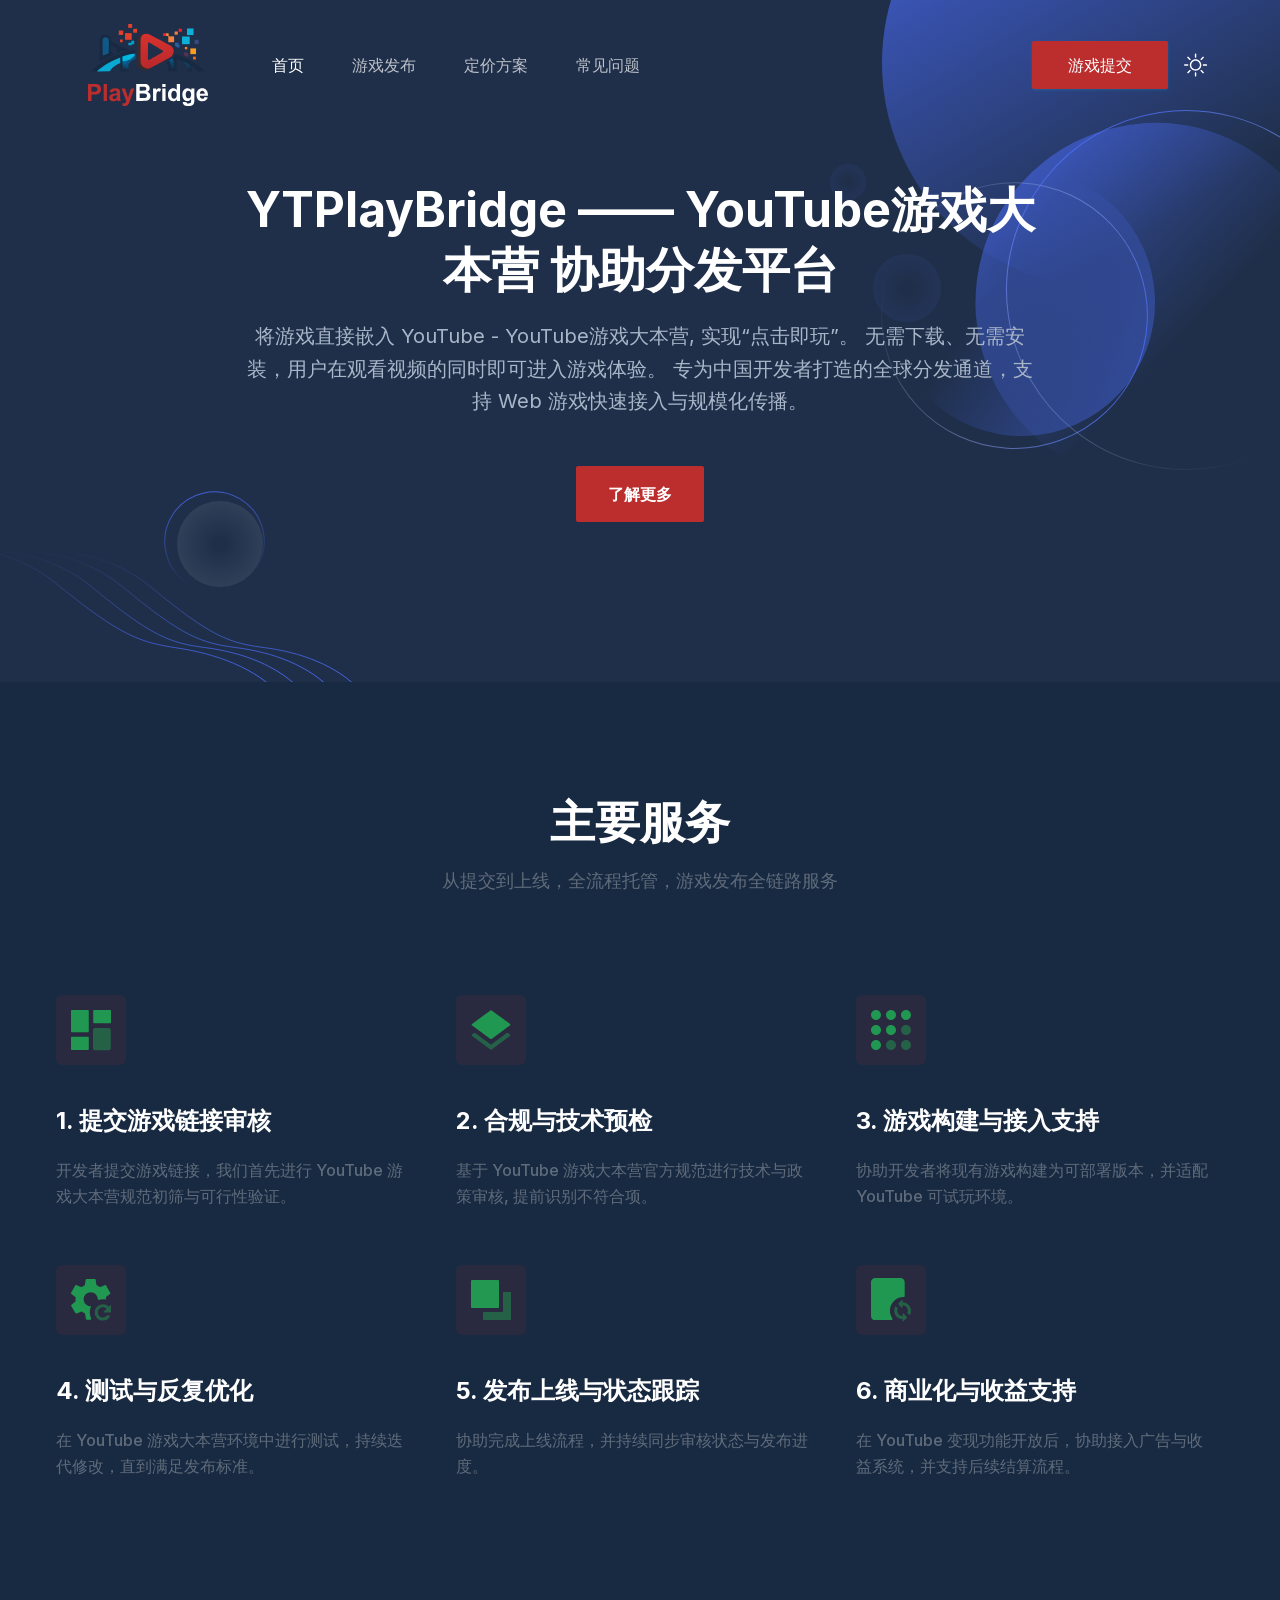
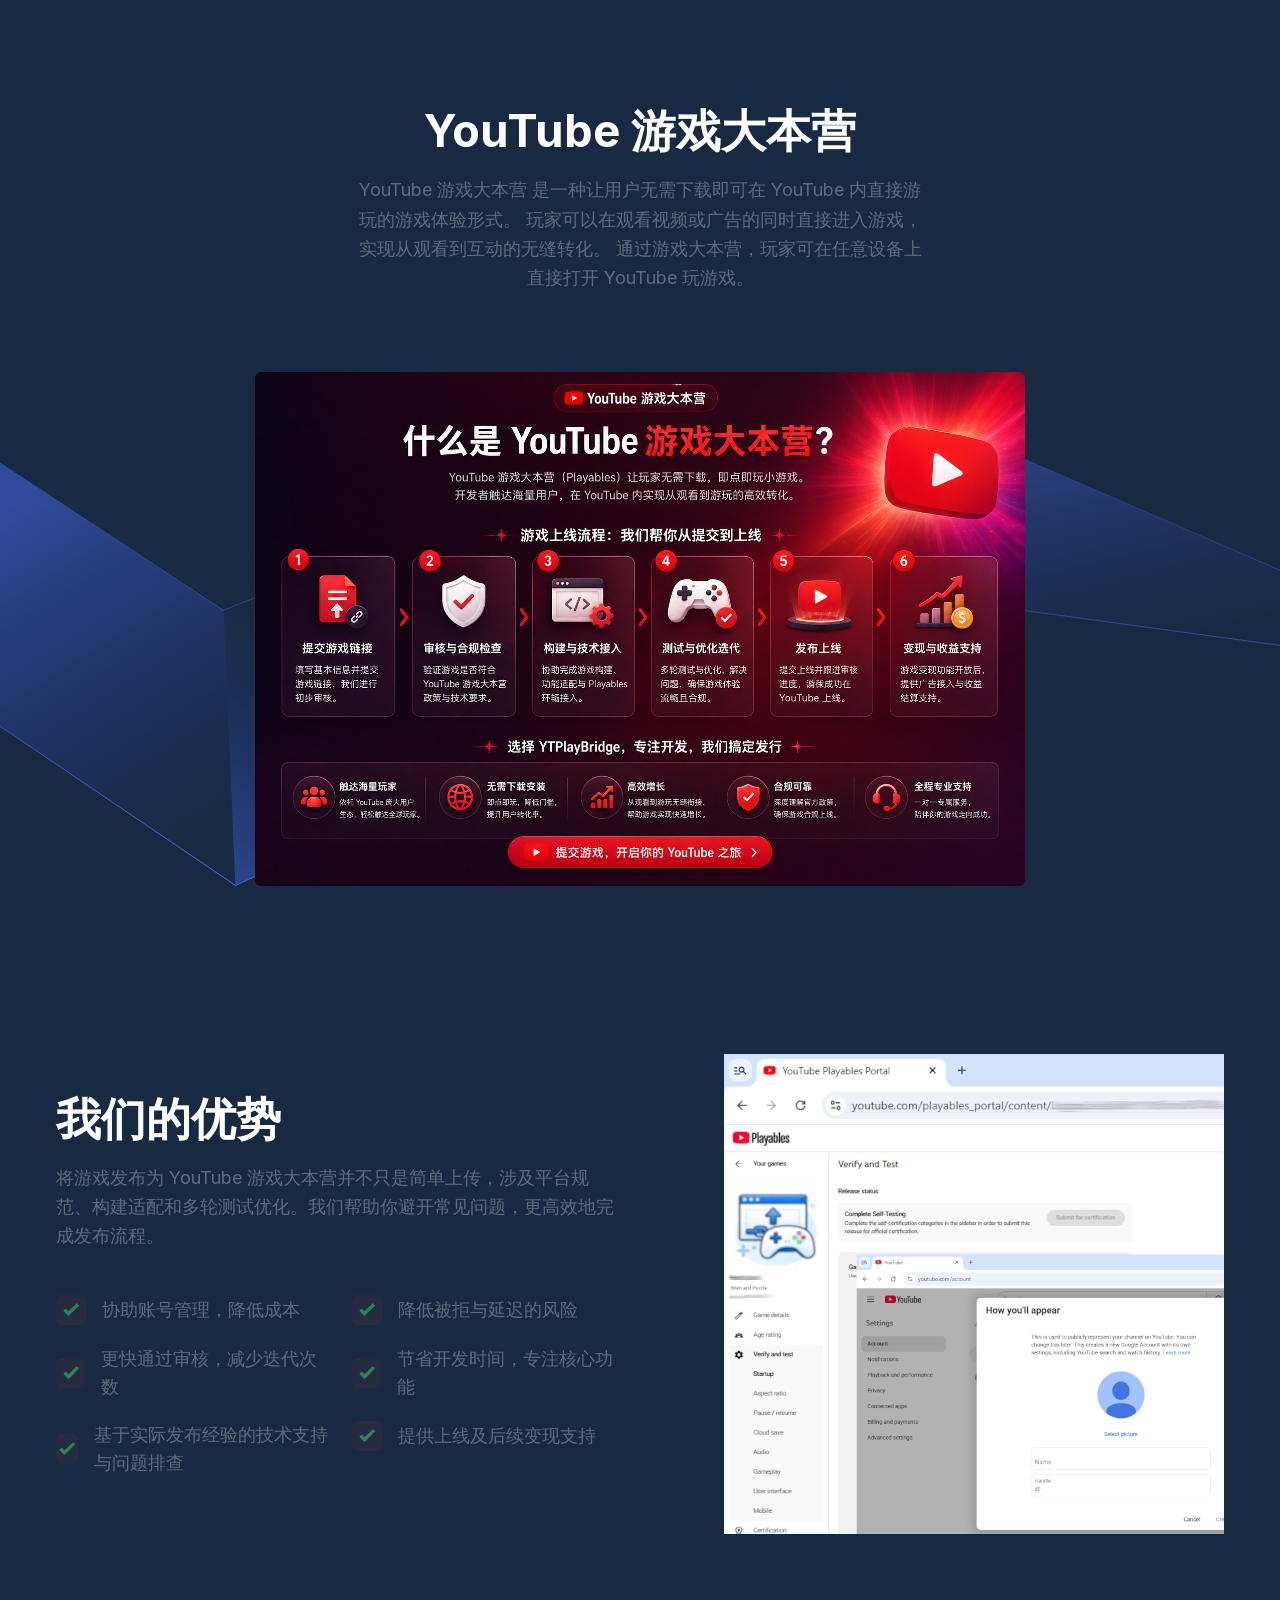
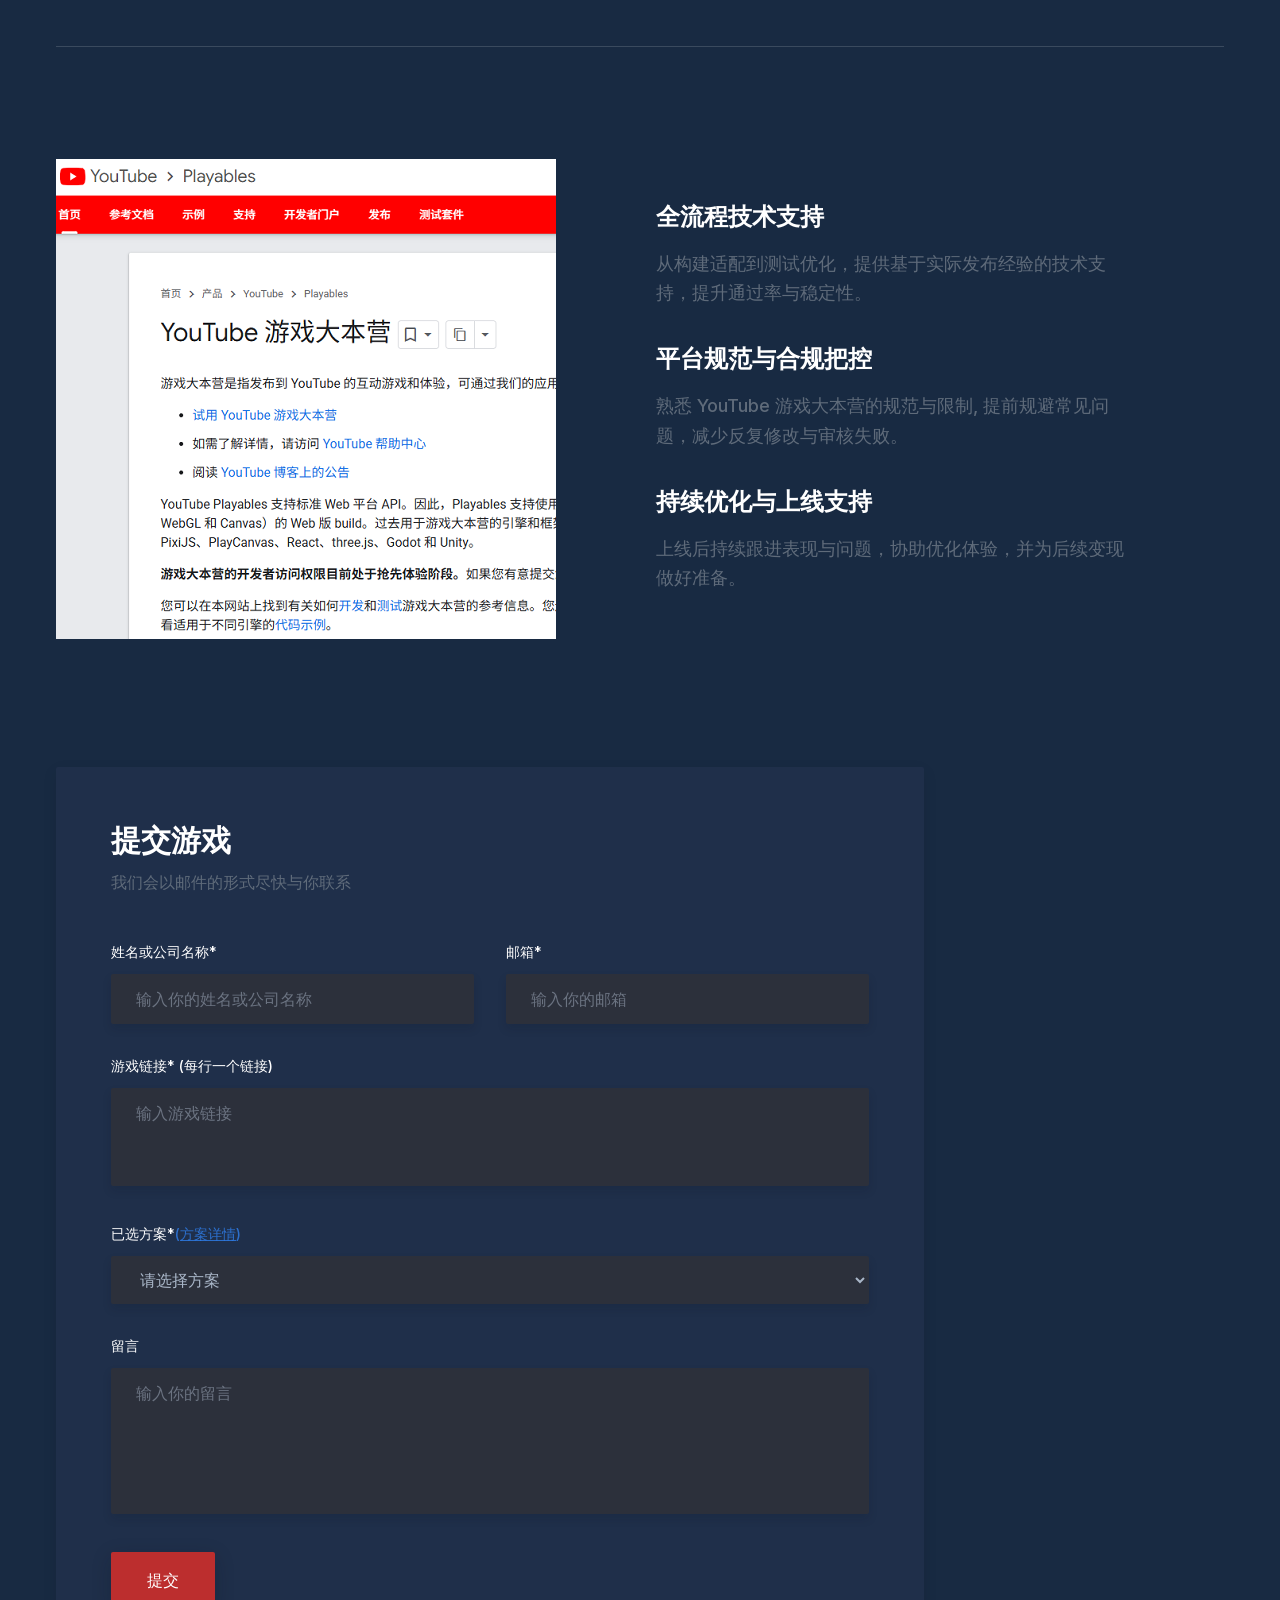
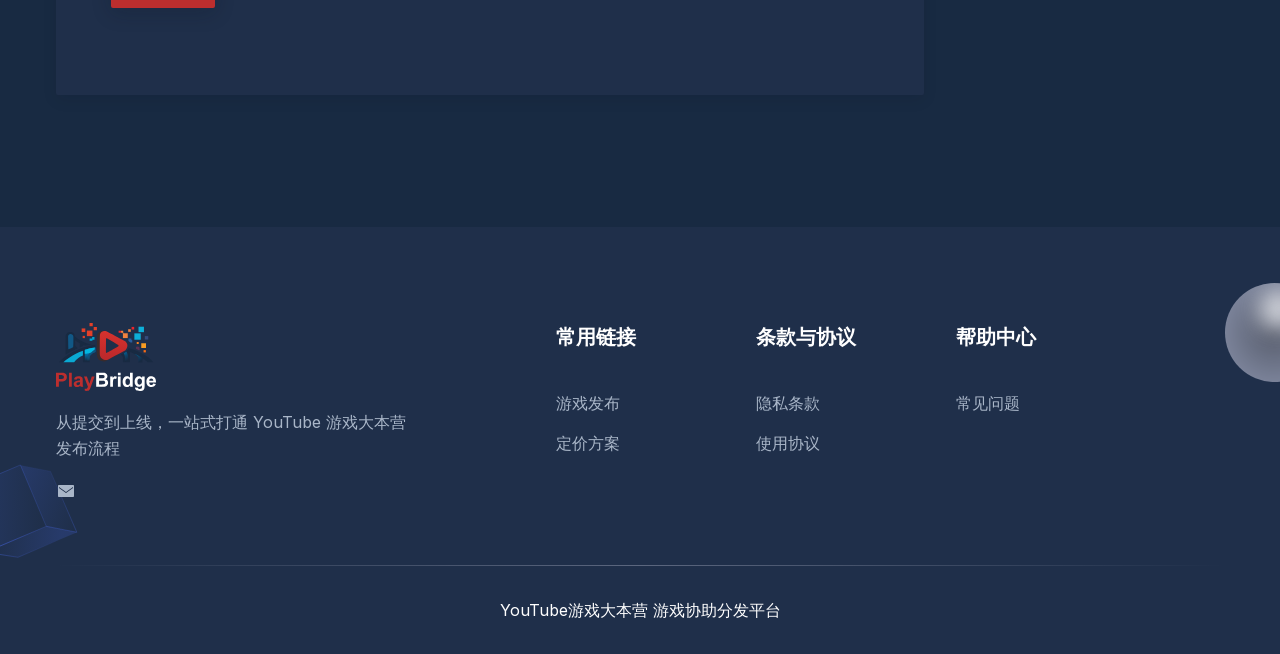
==== index.html @ 4286f432 "Auto deploy from source repo" ====
<!DOCTYPE html><!--n5j8LqChHZfQLCDb_lfh4--><html lang="en"><head><meta charSet="utf-8"/><meta name="viewport" content="width=device-width, initial-scale=1"/><link rel="preload" href="/_next/static/media/83afe278b6a6bb3c-s.p.3a6ba036.woff2" as="font" crossorigin="" type="font/woff2"/><link rel="stylesheet" href="/_next/static/chunks/faf9ad729202e534.css" data-precedence="next"/><link rel="preload" as="script" fetchPriority="low" href="/_next/static/chunks/672f37f0f4789434.js"/><script src="/_next/static/chunks/8c4bb65ca9f95eb5.js" async=""></script><script src="/_next/static/chunks/8008d994f91f0fb6.js" async=""></script><script src="/_next/static/chunks/8296bf97416a5ebf.js" async=""></script><script src="/_next/static/chunks/turbopack-e8113b1ac129ff8a.js" async=""></script><script src="/_next/static/chunks/ff1a16fafef87110.js" async=""></script><script src="/_next/static/chunks/247eb132b7f7b574.js" async=""></script><script src="/_next/static/chunks/d698b8865684b663.js" async=""></script><script src="/_next/static/chunks/17f925e695432abd.js" async=""></script><link rel="preload" href="https://challenges.cloudflare.com/turnstile/v0/api.js" as="script"/><meta name="next-size-adjust" content=""/><title>YouTube 游戏大本营协助分发平台</title><meta name="description" content="This is Home"/><script src="/_next/static/chunks/a6dad97d9634a72d.js" noModule=""></script></head><body class="bg-[#FCFCFC] dark:bg-black inter_5972bc34-module__OU16Qa__className"><div hidden=""><!--$--><!--/$--></div><script>!function(){try{var d=document.documentElement,c=d.classList;c.remove('light','dark');var e=localStorage.getItem('theme');if(e){c.add(e|| '')}else{c.add('dark');}if(e==='light'||e==='dark'||!e)d.style.colorScheme=e||'dark'}catch(t){}}();</script><div class="isolate"><header class="header top-0 left-0 z-40 flex w-full items-center absolute bg-transparent"><div class="container"><div class="relative -mx-4 pl-6 flex items-center justify-between"><div class="w-42 max-w-full pl-6 xl:mr-12"><a class="header-logo block w-full py-6 " href="/"><img alt="logo" loading="lazy" width="120" height="20" decoding="async" data-nimg="1" class="w-full dark:hidden" style="color:transparent" src="/images/logo/logo-2.svg"/><img alt="logo" loading="lazy" width="120" height="20" decoding="async" data-nimg="1" class="hidden w-full dark:block" style="color:transparent" src="/images/logo/logo.svg"/></a></div><div class="flex w-full items-center justify-between px-4"><div><button id="navbarToggler" aria-label="Mobile Menu" class="ring-primary absolute top-1/2 right-4 block translate-y-[-50%] rounded-lg px-3 py-[6px] focus:ring-2 lg:hidden"><span class="relative my-1.5 block h-0.5 w-[30px] bg-black transition-all duration-300 dark:bg-white  "></span><span class="relative my-1.5 block h-0.5 w-[30px] bg-black transition-all duration-300 dark:bg-white  "></span><span class="relative my-1.5 block h-0.5 w-[30px] bg-black transition-all duration-300 dark:bg-white  "></span></button><nav id="navbarCollapse" class="navbar border-body-color/50 dark:border-body-color/20 dark:bg-dark absolute right-0 z-30 w-[250px] rounded border-[.5px] bg-white px-6 py-4 duration-300 lg:visible lg:static lg:w-auto lg:border-none lg:!bg-transparent lg:p-0 lg:opacity-100 invisible top-[120%] opacity-0"><ul class="block lg:flex lg:space-x-12"><li class="group relative"><a class="flex py-2 text-base lg:mr-0 lg:inline-flex lg:px-0 lg:py-6 text-primary dark:text-white" href="/">首页</a></li><li class="group relative"><a class="flex py-2 text-base lg:mr-0 lg:inline-flex lg:px-0 lg:py-6 text-dark hover:text-primary dark:text-white/70 dark:hover:text-white" href="/how-it-works">游戏发布</a></li><li class="group relative"><a class="flex py-2 text-base lg:mr-0 lg:inline-flex lg:px-0 lg:py-6 text-dark hover:text-primary dark:text-white/70 dark:hover:text-white" href="/pricing">定价方案</a></li><li class="group relative"><a class="flex py-2 text-base lg:mr-0 lg:inline-flex lg:px-0 lg:py-6 text-dark hover:text-primary dark:text-white/70 dark:hover:text-white" href="/faq">常见问题</a></li></ul></nav></div><div class="flex items-center justify-end pr-16 lg:pr-0"><a class="ease-in-up shadow-btn hover:shadow-btn-hover bg-primary hover:bg-primary/90 hidden rounded-xs px-8 py-3 text-base font-medium text-white transition duration-300 md:block md:px-9 lg:px-6 xl:px-9" href="/submit-for-review">游戏提交</a><div><button aria-label="theme toggler" class="flex items-center justify-center text-black rounded-full cursor-pointer bg-gray-2 dark:bg-dark-bg h-9 w-9 dark:text-white md:h-14 md:w-14"><svg viewBox="0 0 23 23" class="w-5 h-5 stroke-current dark:hidden md:h-6 md:w-6" fill="none"><path d="M9.55078 1.5C5.80078 1.5 1.30078 5.25 1.30078 11.25C1.30078 17.25 5.80078 21.75 11.8008 21.75C17.8008 21.75 21.5508 17.25 21.5508 13.5C13.3008 18.75 4.30078 9.75 9.55078 1.5Z" stroke-width="2" stroke-linecap="round" stroke-linejoin="round"></path></svg><svg viewBox="0 0 25 24" fill="none" xmlns="http://www.w3.org/2000/svg" class="hidden w-5 h-5 dark:block md:h-6 md:w-6"><mask id="path-1-inside-1_977:1934" fill="white"><path d="M12.0508 16.5C10.8573 16.5 9.71271 16.0259 8.8688 15.182C8.02489 14.3381 7.55078 13.1935 7.55078 12C7.55078 10.8065 8.02489 9.66193 8.8688 8.81802C9.71271 7.97411 10.8573 7.5 12.0508 7.5C13.2443 7.5 14.3888 7.97411 15.2328 8.81802C16.0767 9.66193 16.5508 10.8065 16.5508 12C16.5508 13.1935 16.0767 14.3381 15.2328 15.182C14.3888 16.0259 13.2443 16.5 12.0508 16.5ZM12.0508 18C13.6421 18 15.1682 17.3679 16.2934 16.2426C17.4186 15.1174 18.0508 13.5913 18.0508 12C18.0508 10.4087 17.4186 8.88258 16.2934 7.75736C15.1682 6.63214 13.6421 6 12.0508 6C10.4595 6 8.93336 6.63214 7.80814 7.75736C6.68292 8.88258 6.05078 10.4087 6.05078 12C6.05078 13.5913 6.68292 15.1174 7.80814 16.2426C8.93336 17.3679 10.4595 18 12.0508 18ZM12.0508 0C12.2497 0 12.4405 0.0790176 12.5811 0.21967C12.7218 0.360322 12.8008 0.551088 12.8008 0.75V3.75C12.8008 3.94891 12.7218 4.13968 12.5811 4.28033C12.4405 4.42098 12.2497 4.5 12.0508 4.5C11.8519 4.5 11.6611 4.42098 11.5205 4.28033C11.3798 4.13968 11.3008 3.94891 11.3008 3.75V0.75C11.3008 0.551088 11.3798 0.360322 11.5205 0.21967C11.6611 0.0790176 11.8519 0 12.0508 0V0ZM12.0508 19.5C12.2497 19.5 12.4405 19.579 12.5811 19.7197C12.7218 19.8603 12.8008 20.0511 12.8008 20.25V23.25C12.8008 23.4489 12.7218 23.6397 12.5811 23.7803C12.4405 23.921 12.2497 24 12.0508 24C11.8519 24 11.6611 23.921 11.5205 23.7803C11.3798 23.6397 11.3008 23.4489 11.3008 23.25V20.25C11.3008 20.0511 11.3798 19.8603 11.5205 19.7197C11.6611 19.579 11.8519 19.5 12.0508 19.5ZM24.0508 12C24.0508 12.1989 23.9718 12.3897 23.8311 12.5303C23.6905 12.671 23.4997 12.75 23.3008 12.75H20.3008C20.1019 12.75 19.9111 12.671 19.7705 12.5303C19.6298 12.3897 19.5508 12.1989 19.5508 12C19.5508 11.8011 19.6298 11.6103 19.7705 11.4697C19.9111 11.329 20.1019 11.25 20.3008 11.25H23.3008C23.4997 11.25 23.6905 11.329 23.8311 11.4697C23.9718 11.6103 24.0508 11.8011 24.0508 12ZM4.55078 12C4.55078 12.1989 4.47176 12.3897 4.33111 12.5303C4.19046 12.671 3.99969 12.75 3.80078 12.75H0.800781C0.601869 12.75 0.411103 12.671 0.270451 12.5303C0.129799 12.3897 0.0507813 12.1989 0.0507812 12C0.0507813 11.8011 0.129799 11.6103 0.270451 11.4697C0.411103 11.329 0.601869 11.25 0.800781 11.25H3.80078C3.99969 11.25 4.19046 11.329 4.33111 11.4697C4.47176 11.6103 4.55078 11.8011 4.55078 12ZM20.5363 3.5145C20.6769 3.65515 20.7559 3.84588 20.7559 4.04475C20.7559 4.24362 20.6769 4.43435 20.5363 4.575L18.4153 6.6975C18.3455 6.76713 18.2628 6.82235 18.1717 6.86C18.0806 6.89765 17.983 6.91699 17.8845 6.91692C17.6855 6.91678 17.4947 6.83758 17.354 6.69675C17.2844 6.62702 17.2292 6.54425 17.1915 6.45318C17.1539 6.36211 17.1345 6.26452 17.1346 6.16597C17.1348 5.96695 17.214 5.77613 17.3548 5.6355L19.4758 3.5145C19.6164 3.3739 19.8072 3.29491 20.006 3.29491C20.2049 3.29491 20.3956 3.3739 20.5363 3.5145ZM6.74678 17.304C6.88738 17.4446 6.96637 17.6354 6.96637 17.8342C6.96637 18.0331 6.88738 18.2239 6.74678 18.3645L4.62578 20.4855C4.48433 20.6221 4.29488 20.6977 4.09823 20.696C3.90158 20.6943 3.71347 20.6154 3.57442 20.4764C3.43536 20.3373 3.35648 20.1492 3.35478 19.9526C3.35307 19.7559 3.42866 19.5665 3.56528 19.425L5.68628 17.304C5.82693 17.1634 6.01766 17.0844 6.21653 17.0844C6.4154 17.0844 6.60614 17.1634 6.74678 17.304ZM20.5363 20.4855C20.3956 20.6261 20.2049 20.7051 20.006 20.7051C19.8072 20.7051 19.6164 20.6261 19.4758 20.4855L17.3548 18.3645C17.2182 18.223 17.1426 18.0336 17.1443 17.8369C17.146 17.6403 17.2249 17.4522 17.3639 17.3131C17.503 17.1741 17.6911 17.0952 17.8877 17.0935C18.0844 17.0918 18.2738 17.1674 18.4153 17.304L20.5363 19.425C20.6769 19.5656 20.7559 19.7564 20.7559 19.9552C20.7559 20.1541 20.6769 20.3449 20.5363 20.4855ZM6.74678 6.6975C6.60614 6.8381 6.4154 6.91709 6.21653 6.91709C6.01766 6.91709 5.82693 6.8381 5.68628 6.6975L3.56528 4.575C3.49365 4.50582 3.43651 4.42306 3.39721 4.33155C3.3579 4.24005 3.33721 4.14164 3.33634 4.04205C3.33548 3.94247 3.35445 3.84371 3.39216 3.75153C3.42988 3.65936 3.48557 3.57562 3.55598 3.5052C3.6264 3.43478 3.71014 3.37909 3.80232 3.34138C3.89449 3.30367 3.99325 3.2847 4.09283 3.28556C4.19242 3.28643 4.29083 3.30712 4.38233 3.34642C4.47384 3.38573 4.5566 3.44287 4.62578 3.5145L6.74678 5.6355C6.81663 5.70517 6.87204 5.78793 6.90985 5.87905C6.94766 5.97017 6.96712 6.06785 6.96712 6.1665C6.96712 6.26515 6.94766 6.36283 6.90985 6.45395C6.87204 6.54507 6.81663 6.62783 6.74678 6.6975Z"></path></mask><path d="M12.0508 16.5C10.8573 16.5 9.71271 16.0259 8.8688 15.182C8.02489 14.3381 7.55078 13.1935 7.55078 12C7.55078 10.8065 8.02489 9.66193 8.8688 8.81802C9.71271 7.97411 10.8573 7.5 12.0508 7.5C13.2443 7.5 14.3888 7.97411 15.2328 8.81802C16.0767 9.66193 16.5508 10.8065 16.5508 12C16.5508 13.1935 16.0767 14.3381 15.2328 15.182C14.3888 16.0259 13.2443 16.5 12.0508 16.5ZM12.0508 18C13.6421 18 15.1682 17.3679 16.2934 16.2426C17.4186 15.1174 18.0508 13.5913 18.0508 12C18.0508 10.4087 17.4186 8.88258 16.2934 7.75736C15.1682 6.63214 13.6421 6 12.0508 6C10.4595 6 8.93336 6.63214 7.80814 7.75736C6.68292 8.88258 6.05078 10.4087 6.05078 12C6.05078 13.5913 6.68292 15.1174 7.80814 16.2426C8.93336 17.3679 10.4595 18 12.0508 18ZM12.0508 0C12.2497 0 12.4405 0.0790176 12.5811 0.21967C12.7218 0.360322 12.8008 0.551088 12.8008 0.75V3.75C12.8008 3.94891 12.7218 4.13968 12.5811 4.28033C12.4405 4.42098 12.2497 4.5 12.0508 4.5C11.8519 4.5 11.6611 4.42098 11.5205 4.28033C11.3798 4.13968 11.3008 3.94891 11.3008 3.75V0.75C11.3008 0.551088 11.3798 0.360322 11.5205 0.21967C11.6611 0.0790176 11.8519 0 12.0508 0V0ZM12.0508 19.5C12.2497 19.5 12.4405 19.579 12.5811 19.7197C12.7218 19.8603 12.8008 20.0511 12.8008 20.25V23.25C12.8008 23.4489 12.7218 23.6397 12.5811 23.7803C12.4405 23.921 12.2497 24 12.0508 24C11.8519 24 11.6611 23.921 11.5205 23.7803C11.3798 23.6397 11.3008 23.4489 11.3008 23.25V20.25C11.3008 20.0511 11.3798 19.8603 11.5205 19.7197C11.6611 19.579 11.8519 19.5 12.0508 19.5ZM24.0508 12C24.0508 12.1989 23.9718 12.3897 23.8311 12.5303C23.6905 12.671 23.4997 12.75 23.3008 12.75H20.3008C20.1019 12.75 19.9111 12.671 19.7705 12.5303C19.6298 12.3897 19.5508 12.1989 19.5508 12C19.5508 11.8011 19.6298 11.6103 19.7705 11.4697C19.9111 11.329 20.1019 11.25 20.3008 11.25H23.3008C23.4997 11.25 23.6905 11.329 23.8311 11.4697C23.9718 11.6103 24.0508 11.8011 24.0508 12ZM4.55078 12C4.55078 12.1989 4.47176 12.3897 4.33111 12.5303C4.19046 12.671 3.99969 12.75 3.80078 12.75H0.800781C0.601869 12.75 0.411103 12.671 0.270451 12.5303C0.129799 12.3897 0.0507813 12.1989 0.0507812 12C0.0507813 11.8011 0.129799 11.6103 0.270451 11.4697C0.411103 11.329 0.601869 11.25 0.800781 11.25H3.80078C3.99969 11.25 4.19046 11.329 4.33111 11.4697C4.47176 11.6103 4.55078 11.8011 4.55078 12ZM20.5363 3.5145C20.6769 3.65515 20.7559 3.84588 20.7559 4.04475C20.7559 4.24362 20.6769 4.43435 20.5363 4.575L18.4153 6.6975C18.3455 6.76713 18.2628 6.82235 18.1717 6.86C18.0806 6.89765 17.983 6.91699 17.8845 6.91692C17.6855 6.91678 17.4947 6.83758 17.354 6.69675C17.2844 6.62702 17.2292 6.54425 17.1915 6.45318C17.1539 6.36211 17.1345 6.26452 17.1346 6.16597C17.1348 5.96695 17.214 5.77613 17.3548 5.6355L19.4758 3.5145C19.6164 3.3739 19.8072 3.29491 20.006 3.29491C20.2049 3.29491 20.3956 3.3739 20.5363 3.5145ZM6.74678 17.304C6.88738 17.4446 6.96637 17.6354 6.96637 17.8342C6.96637 18.0331 6.88738 18.2239 6.74678 18.3645L4.62578 20.4855C4.48433 20.6221 4.29488 20.6977 4.09823 20.696C3.90158 20.6943 3.71347 20.6154 3.57442 20.4764C3.43536 20.3373 3.35648 20.1492 3.35478 19.9526C3.35307 19.7559 3.42866 19.5665 3.56528 19.425L5.68628 17.304C5.82693 17.1634 6.01766 17.0844 6.21653 17.0844C6.4154 17.0844 6.60614 17.1634 6.74678 17.304ZM20.5363 20.4855C20.3956 20.6261 20.2049 20.7051 20.006 20.7051C19.8072 20.7051 19.6164 20.6261 19.4758 20.4855L17.3548 18.3645C17.2182 18.223 17.1426 18.0336 17.1443 17.8369C17.146 17.6403 17.2249 17.4522 17.3639 17.3131C17.503 17.1741 17.6911 17.0952 17.8877 17.0935C18.0844 17.0918 18.2738 17.1674 18.4153 17.304L20.5363 19.425C20.6769 19.5656 20.7559 19.7564 20.7559 19.9552C20.7559 20.1541 20.6769 20.3449 20.5363 20.4855ZM6.74678 6.6975C6.60614 6.8381 6.4154 6.91709 6.21653 6.91709C6.01766 6.91709 5.82693 6.8381 5.68628 6.6975L3.56528 4.575C3.49365 4.50582 3.43651 4.42306 3.39721 4.33155C3.3579 4.24005 3.33721 4.14164 3.33634 4.04205C3.33548 3.94247 3.35445 3.84371 3.39216 3.75153C3.42988 3.65936 3.48557 3.57562 3.55598 3.5052C3.6264 3.43478 3.71014 3.37909 3.80232 3.34138C3.89449 3.30367 3.99325 3.2847 4.09283 3.28556C4.19242 3.28643 4.29083 3.30712 4.38233 3.34642C4.47384 3.38573 4.5566 3.44287 4.62578 3.5145L6.74678 5.6355C6.81663 5.70517 6.87204 5.78793 6.90985 5.87905C6.94766 5.97017 6.96712 6.06785 6.96712 6.1665C6.96712 6.26515 6.94766 6.36283 6.90985 6.45395C6.87204 6.54507 6.81663 6.62783 6.74678 6.6975Z" fill="black" stroke="white" stroke-width="2" mask="url(#path-1-inside-1_977:1934)"></path></svg></button></div></div></div></div></div></header><section id="home" class="dark:bg-gray-dark relative z-10 overflow-hidden bg-white pt-[120px] pb-16 md:pt-[150px] md:pb-[120px] xl:pt-[180px] xl:pb-[160px] 2xl:pt-[210px] 2xl:pb-[200px]"><div class="container"><div class="-mx-4 flex flex-wrap"><div class="w-full px-4"><div class="mx-auto max-w-[800px] text-center"><h1 class="mb-5 text-3xl leading-tight font-bold text-black sm:text-4xl sm:leading-tight md:text-5xl md:leading-tight dark:text-white">YTPlayBridge —— YouTube游戏大本营 协助分发平台</h1><p class="text-body-color dark:text-body-color-dark mb-12 text-base leading-relaxed! sm:text-lg md:text-xl">将游戏直接嵌入 YouTube - YouTube游戏大本营, 实现“点击即玩”。 无需下载、无需安装，用户在观看视频的同时即可进入游戏体验。 专为中国开发者打造的全球分发通道，支持 Web 游戏快速接入与规模化传播。</p><div class="flex flex-col items-center justify-center space-y-4 sm:flex-row sm:space-y-0 sm:space-x-4"><a class="bg-primary hover:bg-primary/80 rounded-xs px-8 py-4 text-base font-semibold text-white duration-300 ease-in-out" href="/how-it-works">了解更多</a></div></div></div></div></div><div class="absolute top-0 right-0 z-[-1] opacity-30 lg:opacity-100"><svg width="450" height="556" viewBox="0 0 450 556" fill="none" xmlns="http://www.w3.org/2000/svg"><circle cx="277" cy="63" r="225" fill="url(#paint0_linear_25:217)"></circle><circle cx="17.9997" cy="182" r="18" fill="url(#paint1_radial_25:217)"></circle><circle cx="76.9997" cy="288" r="34" fill="url(#paint2_radial_25:217)"></circle><circle cx="325.486" cy="302.87" r="180" transform="rotate(-37.6852 325.486 302.87)" fill="url(#paint3_linear_25:217)"></circle><circle opacity="0.8" cx="184.521" cy="315.521" r="132.862" transform="rotate(114.874 184.521 315.521)" stroke="url(#paint4_linear_25:217)"></circle><circle opacity="0.8" cx="356" cy="290" r="179.5" transform="rotate(-30 356 290)" stroke="url(#paint5_linear_25:217)"></circle><circle opacity="0.8" cx="191.659" cy="302.659" r="133.362" transform="rotate(133.319 191.659 302.659)" fill="url(#paint6_linear_25:217)"></circle><defs><linearGradient id="paint0_linear_25:217" x1="-54.5003" y1="-178" x2="222" y2="288" gradientUnits="userSpaceOnUse"><stop stop-color="#4A6CF7"></stop><stop offset="1" stop-color="#4A6CF7" stop-opacity="0"></stop></linearGradient><radialGradient id="paint1_radial_25:217" cx="0" cy="0" r="1" gradientUnits="userSpaceOnUse" gradientTransform="translate(17.9997 182) rotate(90) scale(18)"><stop offset="0.145833" stop-color="#4A6CF7" stop-opacity="0"></stop><stop offset="1" stop-color="#4A6CF7" stop-opacity="0.08"></stop></radialGradient><radialGradient id="paint2_radial_25:217" cx="0" cy="0" r="1" gradientUnits="userSpaceOnUse" gradientTransform="translate(76.9997 288) rotate(90) scale(34)"><stop offset="0.145833" stop-color="#4A6CF7" stop-opacity="0"></stop><stop offset="1" stop-color="#4A6CF7" stop-opacity="0.08"></stop></radialGradient><linearGradient id="paint3_linear_25:217" x1="226.775" y1="-66.1548" x2="292.157" y2="351.421" gradientUnits="userSpaceOnUse"><stop stop-color="#4A6CF7"></stop><stop offset="1" stop-color="#4A6CF7" stop-opacity="0"></stop></linearGradient><linearGradient id="paint4_linear_25:217" x1="184.521" y1="182.159" x2="184.521" y2="448.882" gradientUnits="userSpaceOnUse"><stop stop-color="#4A6CF7"></stop><stop offset="1" stop-color="white" stop-opacity="0"></stop></linearGradient><linearGradient id="paint5_linear_25:217" x1="356" y1="110" x2="356" y2="470" gradientUnits="userSpaceOnUse"><stop stop-color="#4A6CF7"></stop><stop offset="1" stop-color="white" stop-opacity="0"></stop></linearGradient><linearGradient id="paint6_linear_25:217" x1="118.524" y1="29.2497" x2="166.965" y2="338.63" gradientUnits="userSpaceOnUse"><stop stop-color="#4A6CF7"></stop><stop offset="1" stop-color="#4A6CF7" stop-opacity="0"></stop></linearGradient></defs></svg></div><div class="absolute bottom-0 left-0 z-[-1] opacity-30 lg:opacity-100"><svg width="364" height="201" viewBox="0 0 364 201" fill="none" xmlns="http://www.w3.org/2000/svg"><path d="M5.88928 72.3303C33.6599 66.4798 101.397 64.9086 150.178 105.427C211.155 156.076 229.59 162.093 264.333 166.607C299.076 171.12 337.718 183.657 362.889 212.24" stroke="url(#paint0_linear_25:218)"></path><path d="M-22.1107 72.3303C5.65989 66.4798 73.3965 64.9086 122.178 105.427C183.155 156.076 201.59 162.093 236.333 166.607C271.076 171.12 309.718 183.657 334.889 212.24" stroke="url(#paint1_linear_25:218)"></path><path d="M-53.1107 72.3303C-25.3401 66.4798 42.3965 64.9086 91.1783 105.427C152.155 156.076 170.59 162.093 205.333 166.607C240.076 171.12 278.718 183.657 303.889 212.24" stroke="url(#paint2_linear_25:218)"></path><path d="M-98.1618 65.0889C-68.1416 60.0601 4.73364 60.4882 56.0734 102.431C120.248 154.86 139.905 161.419 177.137 166.956C214.37 172.493 255.575 186.165 281.856 215.481" stroke="url(#paint3_linear_25:218)"></path><circle opacity="0.8" cx="214.505" cy="60.5054" r="49.7205" transform="rotate(-13.421 214.505 60.5054)" stroke="url(#paint4_linear_25:218)"></circle><circle cx="220" cy="63" r="43" fill="url(#paint5_radial_25:218)"></circle><defs><linearGradient id="paint0_linear_25:218" x1="184.389" y1="69.2405" x2="184.389" y2="212.24" gradientUnits="userSpaceOnUse"><stop stop-color="#4A6CF7" stop-opacity="0"></stop><stop offset="1" stop-color="#4A6CF7"></stop></linearGradient><linearGradient id="paint1_linear_25:218" x1="156.389" y1="69.2405" x2="156.389" y2="212.24" gradientUnits="userSpaceOnUse"><stop stop-color="#4A6CF7" stop-opacity="0"></stop><stop offset="1" stop-color="#4A6CF7"></stop></linearGradient><linearGradient id="paint2_linear_25:218" x1="125.389" y1="69.2405" x2="125.389" y2="212.24" gradientUnits="userSpaceOnUse"><stop stop-color="#4A6CF7" stop-opacity="0"></stop><stop offset="1" stop-color="#4A6CF7"></stop></linearGradient><linearGradient id="paint3_linear_25:218" x1="93.8507" y1="67.2674" x2="89.9278" y2="210.214" gradientUnits="userSpaceOnUse"><stop stop-color="#4A6CF7" stop-opacity="0"></stop><stop offset="1" stop-color="#4A6CF7"></stop></linearGradient><linearGradient id="paint4_linear_25:218" x1="214.505" y1="10.2849" x2="212.684" y2="99.5816" gradientUnits="userSpaceOnUse"><stop stop-color="#4A6CF7"></stop><stop offset="1" stop-color="#4A6CF7" stop-opacity="0"></stop></linearGradient><radialGradient id="paint5_radial_25:218" cx="0" cy="0" r="1" gradientUnits="userSpaceOnUse" gradientTransform="translate(220 63) rotate(90) scale(43)"><stop offset="0.145833" stop-color="white" stop-opacity="0"></stop><stop offset="1" stop-color="white" stop-opacity="0.08"></stop></radialGradient></defs></svg></div></section><section id="features" class="py-16 md:py-20 lg:py-28"><div class="container"><div class="w-full mx-auto text-center" style="max-width:570px;margin-bottom:100px"><h2 class="mb-4 text-3xl font-bold leading-tight! text-black dark:text-white sm:text-4xl md:text-[45px]">主要服务</h2><p class="text-base leading-relaxed! text-body-color md:text-lg">从提交到上线，全流程托管，游戏发布全链路服务</p></div><div class="grid grid-cols-1 gap-x-8 gap-y-14 md:grid-cols-2 lg:grid-cols-3"><div class="w-full"><div class="wow fadeInUp" data-wow-delay=".15s"><div class="bg-primary/10 text-green/80 mb-10 flex h-[70px] w-[70px] items-center justify-center rounded-md"><svg width="40" height="41" viewBox="0 0 40 41" class="fill-current"><path opacity="0.5" d="M37.7778 40.2223H24C22.8954 40.2223 22 39.3268 22 38.2223V20.0001C22 18.8955 22.8954 18.0001 24 18.0001H37.7778C38.8823 18.0001 39.7778 18.8955 39.7778 20.0001V38.2223C39.7778 39.3268 38.8823 40.2223 37.7778 40.2223Z"></path><path d="M23.2222 0C22.6699 0 22.2222 0.447715 22.2222 1V12.3333C22.2222 12.8856 22.6699 13.3333 23.2222 13.3333H39C39.5523 13.3333 40 12.8856 40 12.3333V0.999999C40 0.447714 39.5523 0 39 0H23.2222ZM0 39C0 39.5523 0.447715 40 1 40H16.7778C17.3301 40 17.7778 39.5523 17.7778 39V27.6667C17.7778 27.1144 17.3301 26.6667 16.7778 26.6667H1C0.447716 26.6667 0 27.1144 0 27.6667V39ZM0 21.2222C0 21.7745 0.447715 22.2222 1 22.2222H16.7778C17.3301 22.2222 17.7778 21.7745 17.7778 21.2222V0.999999C17.7778 0.447714 17.3301 0 16.7778 0H1C0.447716 0 0 0.447715 0 1V21.2222Z"></path></svg></div><h3 class="mb-5 text-xl font-bold text-black sm:text-2xl lg:text-xl xl:text-2xl dark:text-white">1. 提交游戏链接审核</h3><p class="text-body-color pr-[10px] text-base leading-relaxed font-medium">开发者提交游戏链接，我们首先进行 YouTube 游戏大本营规范初筛与可行性验证。</p></div></div><div class="w-full"><div class="wow fadeInUp" data-wow-delay=".15s"><div class="bg-primary/10 text-green/80 mb-10 flex h-[70px] w-[70px] items-center justify-center rounded-md"><svg width="40" height="40" viewBox="0 0 40 40" class="fill-current"><path opacity="0.5" d="M20.5914 34.2584C20.2394 34.5172 19.7603 34.5175 19.408 34.2593L4.19163 23.1079C3.8395 22.8498 3.36065 22.85 3.00873 23.1084L1.09802 24.5111C0.553731 24.9107 0.553731 25.7237 1.09802 26.1233L19.4082 39.5655C19.7604 39.824 20.2396 39.824 20.5918 39.5655L38.9029 26.1226C39.4469 25.7232 39.4473 24.9107 38.9036 24.5109L36.9701 23.0889C36.6177 22.8298 36.1378 22.8297 35.7854 23.0888L20.5914 34.2584Z"></path><path d="M19.408 28.931C19.7603 29.1896 20.2396 29.1894 20.5918 28.9306L36.3556 17.3466L38.8979 15.4883C39.4437 15.0894 39.4446 14.275 38.8996 13.8749L20.5918 0.43445C20.2396 0.175911 19.7604 0.175913 19.4082 0.434452L1.09706 13.8774C0.553051 14.2767 0.552712 15.0892 1.09638 15.4891L3.62222 17.3466L19.408 28.931Z"></path></svg></div><h3 class="mb-5 text-xl font-bold text-black sm:text-2xl lg:text-xl xl:text-2xl dark:text-white">2. 合规与技术预检</h3><p class="text-body-color pr-[10px] text-base leading-relaxed font-medium">基于 YouTube 游戏大本营官方规范进行技术与政策审核, 提前识别不符合项。</p></div></div><div class="w-full"><div class="wow fadeInUp" data-wow-delay=".15s"><div class="bg-primary/10 text-green/80 mb-10 flex h-[70px] w-[70px] items-center justify-center rounded-md"><svg width="40" height="40" viewBox="0 0 40 40" class="fill-current"><path opacity="0.5" d="M20 30C22.75 30 25 32.25 25 35C25 37.75 22.75 40 20 40C17.25 40 15 37.75 15 35C15 32.25 17.25 30 20 30ZM35 30C37.75 30 40 32.25 40 35C40 37.75 37.75 40 35 40C32.25 40 30 37.75 30 35C30 32.25 32.25 30 35 30ZM35 15C37.75 15 40 17.25 40 20C40 22.75 37.75 25 35 25C32.25 25 30 22.75 30 20C30 17.25 32.25 15 35 15Z"></path><path d="M20 15C22.75 15 25 17.25 25 20C25 22.75 22.75 25 20 25C17.25 25 15 22.75 15 20C15 17.25 17.25 15 20 15ZM20 0C22.75 0 25 2.25 25 5C25 7.75 22.75 10 20 10C17.25 10 15 7.75 15 5C15 2.25 17.25 0 20 0ZM5 30C7.75 30 10 32.25 10 35C10 37.75 7.75 40 5 40C2.25 40 0 37.75 0 35C0 32.25 2.25 30 5 30ZM5 15C7.75 15 10 17.25 10 20C10 22.75 7.75 25 5 25C2.25 25 0 22.75 0 20C0 17.25 2.25 15 5 15ZM5 0C7.75 0 10 2.25 10 5C10 7.75 7.75 10 5 10C2.25 10 0 7.75 0 5C0 2.25 2.25 0 5 0ZM35 0C37.75 0 40 2.25 40 5C40 7.75 37.75 10 35 10C32.25 10 30 7.75 30 5C30 2.25 32.25 0 35 0Z"></path></svg></div><h3 class="mb-5 text-xl font-bold text-black sm:text-2xl lg:text-xl xl:text-2xl dark:text-white">3. 游戏构建与接入支持</h3><p class="text-body-color pr-[10px] text-base leading-relaxed font-medium">协助开发者将现有游戏构建为可部署版本，并适配 YouTube 可试玩环境。</p></div></div><div class="w-full"><div class="wow fadeInUp" data-wow-delay=".15s"><div class="bg-primary/10 text-green/80 mb-10 flex h-[70px] w-[70px] items-center justify-center rounded-md"><svg width="40" height="42" viewBox="0 0 40 42" class="fill-current"><path opacity="0.5" d="M31.8943 25.3303C34.1233 25.3303 36.1497 26.1409 37.5682 27.762L39.1464 26.1839C39.4614 25.8689 39.9999 26.092 39.9999 26.5374V32.936C39.9999 33.2121 39.7761 33.436 39.4999 33.436H33.1014C32.6559 33.436 32.4328 32.8974 32.7478 32.5825L35.5418 29.7885C34.5286 28.9779 33.3128 28.37 31.8943 28.37C29.0573 28.37 26.8282 30.599 26.8282 33.436C26.8282 36.273 29.0573 38.5021 31.8943 38.5021C33.3549 38.5021 34.6511 37.844 35.6345 36.8244C35.8406 36.6107 36.1187 36.4756 36.4155 36.4756H38.6535C39.0072 36.4756 39.2477 36.833 39.0881 37.1487C37.7427 39.8107 35.0781 41.5417 31.8943 41.5417C27.4361 41.5417 23.7886 37.8941 23.7886 33.436C23.7886 28.9779 27.4361 25.3303 31.8943 25.3303Z"></path><path d="M18.7226 33.436C18.7226 31.3572 19.2513 29.4548 19.9799 27.7285C20.0541 27.5529 19.9264 27.3567 19.7358 27.3567C15.8856 27.3567 12.6433 24.1144 12.6433 20.2642C12.6433 16.414 15.8856 13.1717 19.7358 13.1717C23.586 13.1717 26.8283 16.414 26.8283 20.2642C26.8283 20.5105 27.3897 21.0054 27.6246 20.9313C28.9274 20.5206 30.2827 20.2642 31.8943 20.2642C32.775 20.2642 33.6557 20.4173 34.5364 20.5905C34.7422 20.6309 34.9339 20.4739 34.9339 20.2642C34.9339 19.8699 34.9339 19.3904 34.8787 18.9362C34.827 18.5117 34.9599 18.0636 35.3001 17.8045L38.9868 14.9955C39.3921 14.5902 39.3921 14.1849 39.1894 13.7797L35.1857 6.77316C35.153 6.71599 35.1272 6.65499 35.1021 6.59411C34.9143 6.13895 34.5848 6.08618 34.1135 6.08007C33.9863 6.07841 33.86 6.10354 33.7419 6.15079L29.3957 7.88927C29.0613 8.02302 28.6829 7.96367 28.3887 7.75599C27.6155 7.21023 26.7521 6.75466 25.8752 6.31262C25.5838 6.16573 25.3813 5.88702 25.3335 5.56423L24.6729 1.10574C24.6265 0.792572 24.6613 0.389935 24.3993 0.212245C24.2235 0.0930361 23.9828 0 23.7886 0H15.6829C15.3021 0 14.7424 0.35783 14.6762 0.73726C14.6678 0.785579 14.6661 0.834927 14.6589 0.883445L13.9492 5.67408C13.894 6.04692 13.6313 6.35205 13.2873 6.50604C12.4439 6.88359 11.673 7.42345 10.8193 7.89265C10.5647 8.03264 10.26 8.04143 9.99178 7.92966L5.73545 6.15619C5.61358 6.10541 5.48273 6.07832 5.35072 6.08016C4.8506 6.08715 4.49147 6.1485 4.13234 6.68719L0.0794975 13.7797C-0.123145 14.1849 0.0794976 14.5902 0.484782 14.9955L4.34631 17.9376C4.59456 18.1268 4.74261 18.4216 4.7079 18.7317C4.65068 19.243 4.53762 19.8101 4.53762 20.2642C4.53762 20.6648 4.53762 21.1534 4.59561 21.614C4.64767 22.0276 4.52563 22.4644 4.20164 22.7267L0.484782 25.7355C0.0794976 26.1408 0.0794978 26.5461 0.28214 26.9514L4.33498 34.0439C4.5154 34.4047 4.85644 34.4443 5.35811 34.4486C5.48532 34.4497 5.61152 34.4249 5.72964 34.3776L10.0758 32.6392C10.4102 32.5054 10.7887 32.5648 11.0829 32.7724C11.8561 33.3182 12.7195 33.7738 13.5964 34.2158C13.8878 34.3627 14.0903 34.6414 14.1381 34.9642L14.8616 39.8476C14.8688 39.8961 14.871 39.9453 14.8768 39.994C14.9222 40.3734 15.3145 40.7311 15.8856 40.7311H19.13C19.9191 40.7311 20.4065 39.8523 20.0627 39.1421C19.1998 37.3593 18.7226 35.4573 18.7226 33.436Z"></path></svg></div><h3 class="mb-5 text-xl font-bold text-black sm:text-2xl lg:text-xl xl:text-2xl dark:text-white">4. 测试与反复优化</h3><p class="text-body-color pr-[10px] text-base leading-relaxed font-medium">在 YouTube 游戏大本营环境中进行测试，持续迭代修改，直到满足发布标准。</p></div></div><div class="w-full"><div class="wow fadeInUp" data-wow-delay=".15s"><div class="bg-primary/10 text-green/80 mb-10 flex h-[70px] w-[70px] items-center justify-center rounded-md"><svg width="40" height="40" viewBox="0 0 40 40" class="fill-current"><path opacity="0.5" d="M39 12C39.5523 12 40 12.4477 40 13V39C40 39.5523 39.5523 40 39 40H13C12.4477 40 12 39.5523 12 39V33C12 32.4477 12.4477 32 13 32H31C31.5523 32 32 31.5523 32 31V13C32 12.4477 32.4477 12 33 12H39Z"></path><rect width="28" height="28" rx="1"></rect></svg></div><h3 class="mb-5 text-xl font-bold text-black sm:text-2xl lg:text-xl xl:text-2xl dark:text-white">5. 发布上线与状态跟踪</h3><p class="text-body-color pr-[10px] text-base leading-relaxed font-medium">协助完成上线流程，并持续同步审核状态与发布进度。</p></div></div><div class="w-full"><div class="wow fadeInUp" data-wow-delay=".15s"><div class="bg-primary/10 text-green/80 mb-10 flex h-[70px] w-[70px] items-center justify-center rounded-md"><svg width="40" height="45" viewBox="0 0 40 45" class="fill-current"><path opacity="0.5" d="M31.579 37.8948C28.6737 37.8948 26.3158 35.5369 26.3158 32.6317C26.3158 31.9159 26.4527 31.2306 26.7135 30.6015C26.7959 30.4027 26.7605 30.1711 26.6083 30.019L24.9997 28.4103C24.7766 28.1872 24.4043 28.2238 24.2487 28.4983C23.5588 29.7145 23.1579 31.125 23.1579 32.6317C23.1579 37.2843 26.9263 41.0527 31.579 41.0527V43.0035C31.579 43.449 32.1175 43.6721 32.4325 43.3571L35.9622 39.8273C36.1575 39.6321 36.1575 39.3155 35.9622 39.1202L32.4325 35.5905C32.1175 35.2755 31.579 35.4986 31.579 35.9441V37.8948ZM31.579 24.2106V22.2598C31.579 21.8144 31.0404 21.5913 30.7254 21.9063L27.1957 25.436C27.0004 25.6313 27.0004 25.9479 27.1957 26.1431L30.7254 29.6729C31.0404 29.9879 31.579 29.7648 31.579 29.3193V27.3685C34.4842 27.3685 36.8421 29.7264 36.8421 32.6317C36.8421 33.3474 36.7052 34.0328 36.4444 34.6618C36.362 34.8606 36.3974 35.0922 36.5496 35.2444L38.1582 36.853C38.3813 37.0762 38.7536 37.0396 38.9092 36.7651C39.5991 35.5488 40 34.1384 40 32.6317C40 27.9791 36.2316 24.2106 31.579 24.2106Z"></path><path d="M18.9474 32.6316C18.9474 35.4705 19.8099 38.0969 21.2941 40.2796C21.7904 41.0094 21.3054 42.1053 20.4229 42.1053H4.21053C1.87368 42.1053 0 40.2316 0 37.8947V4.21053C0 1.89474 1.87368 0 4.21053 0H6.31579H16.8421H29.4737C31.7895 0 33.6842 1.87368 33.6842 4.21053V17.9544C33.6842 18.5032 33.1804 18.9474 32.6316 18.9474C25.0737 18.9474 18.9474 25.0737 18.9474 32.6316Z"></path></svg></div><h3 class="mb-5 text-xl font-bold text-black sm:text-2xl lg:text-xl xl:text-2xl dark:text-white">6. 商业化与收益支持</h3><p class="text-body-color pr-[10px] text-base leading-relaxed font-medium">在 YouTube 变现功能开放后，协助接入广告与收益系统，并支持后续结算流程。</p></div></div></div></div></section><section class="relative z-10 py-16 md:py-20 lg:py-28"><div class="container"><div class="w-full mx-auto text-center" style="max-width:570px;margin-bottom:80px"><h2 class="mb-4 text-3xl font-bold leading-tight! text-black dark:text-white sm:text-4xl md:text-[45px]">YouTube 游戏大本营</h2><p class="text-base leading-relaxed! text-body-color md:text-lg">YouTube 游戏大本营 是一种让用户无需下载即可在 YouTube 内直接游玩的游戏体验形式。 玩家可以在观看视频或广告的同时直接进入游戏，实现从观看到互动的无缝转化。 通过游戏大本营，玩家可在任意设备上直接打开 YouTube 玩游戏。</p></div></div><div class="relative overflow-hidden"><div class="-mx-4 flex flex-wrap"><div class="w-full px-4"><div class="mx-auto max-w-[770px] overflow-hidden rounded-md"><div class="relative aspect-3/2 items-center justify-center"><img alt="video image" loading="lazy" decoding="async" data-nimg="fill" class="object-cover" style="position:absolute;height:100%;width:100%;left:0;top:0;right:0;bottom:0;color:transparent" src="/images/video/image-01.png"/></div></div></div></div><div class="absolute right-0 bottom-0 left-0 z-[-1] h-full w-full bg-[url(/images/video/shape.svg)] bg-cover bg-center bg-no-repeat"></div></div></section><section id="about" class="pt-8 md:pt-8 lg:pt-14"><div class="container"><div class="border-body-color/[.15] border-b pb-16 md:pb-20 lg:pb-28 dark:border-white/[.15]"><div class="-mx-4 flex flex-wrap items-center"><div class="w-full px-4 lg:w-1/2"><div class="w-full " style="max-width:570px;margin-bottom:44px"><h2 class="mb-4 text-3xl font-bold leading-tight! text-black dark:text-white sm:text-4xl md:text-[45px]">我们的优势</h2><p class="text-base leading-relaxed! text-body-color md:text-lg">将游戏发布为 YouTube 游戏大本营并不只是简单上传，涉及平台规范、构建适配和多轮测试优化。我们帮助你避开常见问题，更高效地完成发布流程。</p></div><div class="mb-12 max-w-[570px] lg:mb-0" data-wow-delay=".15s"><div class="mx-[-12px] flex flex-wrap"><div class="w-full px-3 sm:w-1/2 lg:w-full xl:w-1/2"><p class="text-body-color mb-5 flex items-center text-lg font-medium"><span class="bg-primary/10 text-green/70 mr-4 flex h-[30px] w-[30px] items-center justify-center rounded-md"><svg width="16" height="13" viewBox="0 0 16 13" class="fill-current"><path d="M5.8535 12.6631C5.65824 12.8584 5.34166 12.8584 5.1464 12.6631L0.678505 8.1952C0.483242 7.99994 0.483242 7.68336 0.678505 7.4881L2.32921 5.83739C2.52467 5.64193 2.84166 5.64216 3.03684 5.83791L5.14622 7.95354C5.34147 8.14936 5.65859 8.14952 5.85403 7.95388L13.3797 0.420561C13.575 0.22513 13.8917 0.225051 14.087 0.420383L15.7381 2.07143C15.9333 2.26669 15.9333 2.58327 15.7381 2.77854L5.8535 12.6631Z"></path></svg></span>协助账号管理，降低成本</p><p class="text-body-color mb-5 flex items-center text-lg font-medium"><span class="bg-primary/10 text-green/70 mr-4 flex h-[30px] w-[30px] items-center justify-center rounded-md"><svg width="16" height="13" viewBox="0 0 16 13" class="fill-current"><path d="M5.8535 12.6631C5.65824 12.8584 5.34166 12.8584 5.1464 12.6631L0.678505 8.1952C0.483242 7.99994 0.483242 7.68336 0.678505 7.4881L2.32921 5.83739C2.52467 5.64193 2.84166 5.64216 3.03684 5.83791L5.14622 7.95354C5.34147 8.14936 5.65859 8.14952 5.85403 7.95388L13.3797 0.420561C13.575 0.22513 13.8917 0.225051 14.087 0.420383L15.7381 2.07143C15.9333 2.26669 15.9333 2.58327 15.7381 2.77854L5.8535 12.6631Z"></path></svg></span>更快通过审核，减少迭代次数</p><p class="text-body-color mb-5 flex items-center text-lg font-medium"><span class="bg-primary/10 text-green/70 mr-4 flex h-[30px] w-[30px] items-center justify-center rounded-md"><svg width="16" height="13" viewBox="0 0 16 13" class="fill-current"><path d="M5.8535 12.6631C5.65824 12.8584 5.34166 12.8584 5.1464 12.6631L0.678505 8.1952C0.483242 7.99994 0.483242 7.68336 0.678505 7.4881L2.32921 5.83739C2.52467 5.64193 2.84166 5.64216 3.03684 5.83791L5.14622 7.95354C5.34147 8.14936 5.65859 8.14952 5.85403 7.95388L13.3797 0.420561C13.575 0.22513 13.8917 0.225051 14.087 0.420383L15.7381 2.07143C15.9333 2.26669 15.9333 2.58327 15.7381 2.77854L5.8535 12.6631Z"></path></svg></span>基于实际发布经验的技术支持与问题排查</p></div><div class="w-full px-3 sm:w-1/2 lg:w-full xl:w-1/2"><p class="text-body-color mb-5 flex items-center text-lg font-medium"><span class="bg-primary/10 text-green/70 mr-4 flex h-[30px] w-[30px] items-center justify-center rounded-md"><svg width="16" height="13" viewBox="0 0 16 13" class="fill-current"><path d="M5.8535 12.6631C5.65824 12.8584 5.34166 12.8584 5.1464 12.6631L0.678505 8.1952C0.483242 7.99994 0.483242 7.68336 0.678505 7.4881L2.32921 5.83739C2.52467 5.64193 2.84166 5.64216 3.03684 5.83791L5.14622 7.95354C5.34147 8.14936 5.65859 8.14952 5.85403 7.95388L13.3797 0.420561C13.575 0.22513 13.8917 0.225051 14.087 0.420383L15.7381 2.07143C15.9333 2.26669 15.9333 2.58327 15.7381 2.77854L5.8535 12.6631Z"></path></svg></span>降低被拒与延迟的风险</p><p class="text-body-color mb-5 flex items-center text-lg font-medium"><span class="bg-primary/10 text-green/70 mr-4 flex h-[30px] w-[30px] items-center justify-center rounded-md"><svg width="16" height="13" viewBox="0 0 16 13" class="fill-current"><path d="M5.8535 12.6631C5.65824 12.8584 5.34166 12.8584 5.1464 12.6631L0.678505 8.1952C0.483242 7.99994 0.483242 7.68336 0.678505 7.4881L2.32921 5.83739C2.52467 5.64193 2.84166 5.64216 3.03684 5.83791L5.14622 7.95354C5.34147 8.14936 5.65859 8.14952 5.85403 7.95388L13.3797 0.420561C13.575 0.22513 13.8917 0.225051 14.087 0.420383L15.7381 2.07143C15.9333 2.26669 15.9333 2.58327 15.7381 2.77854L5.8535 12.6631Z"></path></svg></span>节省开发时间，专注核心功能</p><p class="text-body-color mb-5 flex items-center text-lg font-medium"><span class="bg-primary/10 text-green/70 mr-4 flex h-[30px] w-[30px] items-center justify-center rounded-md"><svg width="16" height="13" viewBox="0 0 16 13" class="fill-current"><path d="M5.8535 12.6631C5.65824 12.8584 5.34166 12.8584 5.1464 12.6631L0.678505 8.1952C0.483242 7.99994 0.483242 7.68336 0.678505 7.4881L2.32921 5.83739C2.52467 5.64193 2.84166 5.64216 3.03684 5.83791L5.14622 7.95354C5.34147 8.14936 5.65859 8.14952 5.85403 7.95388L13.3797 0.420561C13.575 0.22513 13.8917 0.225051 14.087 0.420383L15.7381 2.07143C15.9333 2.26669 15.9333 2.58327 15.7381 2.77854L5.8535 12.6631Z"></path></svg></span>提供上线及后续变现支持</p></div></div></div></div><div class="w-full px-4 lg:w-1/2"><div class="relative mx-auto aspect-25/24 max-w-[500px] lg:mr-0"><img alt="about-image" loading="lazy" decoding="async" data-nimg="fill" class="drop-shadow-three mx-auto max-w-full lg:mr-0 dark:hidden dark:drop-shadow-none" style="position:absolute;height:100%;width:100%;left:0;top:0;right:0;bottom:0;color:transparent" src="/images/about/about-01.png"/><img alt="about-image" loading="lazy" decoding="async" data-nimg="fill" class="drop-shadow-three mx-auto hidden max-w-full lg:mr-0 dark:block dark:drop-shadow-none" style="position:absolute;height:100%;width:100%;left:0;top:0;right:0;bottom:0;color:transparent" src="/images/about/about-01.png"/></div></div></div></div></div></section><section class="py-16 md:py-20 lg:py-28"><div class="container"><div class="-mx-4 flex flex-wrap items-center"><div class="w-full px-4 lg:w-1/2"><div class="relative mx-auto mb-12 aspect-25/24 max-w-[500px] text-center lg:m-0" data-wow-delay=".15s"><img alt="about image" loading="lazy" decoding="async" data-nimg="fill" class="drop-shadow-three dark:hidden dark:drop-shadow-none" style="position:absolute;height:100%;width:100%;left:0;top:0;right:0;bottom:0;color:transparent" src="/images/about/about-02.png"/><img alt="about image" loading="lazy" decoding="async" data-nimg="fill" class="drop-shadow-three hidden dark:block dark:drop-shadow-none" style="position:absolute;height:100%;width:100%;left:0;top:0;right:0;bottom:0;color:transparent" src="/images/about/about-02.png"/></div></div><div class="w-full px-4 lg:w-1/2"><div class="max-w-[470px]"><div class="mb-9"><h3 class="mb-4 text-xl font-bold text-black sm:text-2xl lg:text-xl xl:text-2xl dark:text-white">全流程技术支持</h3><p class="text-body-color text-base leading-relaxed font-medium sm:text-lg sm:leading-relaxed">从构建适配到测试优化，提供基于实际发布经验的技术支持，提升通过率与稳定性。</p></div><div class="mb-9"><h3 class="mb-4 text-xl font-bold text-black sm:text-2xl lg:text-xl xl:text-2xl dark:text-white">平台规范与合规把控</h3><p class="text-body-color text-base leading-relaxed font-medium sm:text-lg sm:leading-relaxed">熟悉 YouTube 游戏大本营的规范与限制, 提前规避常见问题，减少反复修改与审核失败。</p></div><div class="mb-1"><h3 class="mb-4 text-xl font-bold text-black sm:text-2xl lg:text-xl xl:text-2xl dark:text-white">持续优化与上线支持</h3><p class="text-body-color text-base leading-relaxed font-medium sm:text-lg sm:leading-relaxed">上线后持续跟进表现与问题，协助优化体验，并为后续变现做好准备。</p></div></div></div></div></div></section><section id="submit-for-review" class="overflow-hidden pt-2 pb-16 md:pt-3 md:pb-20 lg:pt-4 lg:pb-28"><div class="container"><div class="-mx-4 flex flex-wrap"><div class="w-full px-4 lg:w-8/12 xl:w-9/12"><div class="shadow-three dark:bg-gray-dark mb-12 rounded-xs bg-white px-8 py-11 sm:p-[55px] lg:mb-5 lg:px-8 xl:p-[55px]" data-wow-delay=".15s "><h2 class="mb-3 text-2xl font-bold text-black sm:text-3xl lg:text-2xl xl:text-3xl dark:text-white">提交游戏</h2><p class="text-body-color mb-12 text-base font-medium">我们会以邮件的形式尽快与你联系</p><div class="transition-opacity duration-300 opacity-100"><form><div class="-mx-4 flex flex-wrap"><div class="w-full px-4 md:w-1/2"><div class="mb-8"><label for="name" class="text-dark mb-3 block text-sm font-medium dark:text-white">姓名或公司名称*</label><input required="" type="text" placeholder="输入你的姓名或公司名称" class="border-stroke text-body-color focus:border-primary dark:text-body-color-dark dark:shadow-two dark:focus:border-primary w-full rounded-xs border bg-[#f8f8f8] px-6 py-3 text-base outline-hidden dark:border-transparent dark:bg-[#2C303B] dark:focus:shadow-none" name="name"/></div></div><div class="hidden"><input type="text" name="company"/></div><div class="w-full px-4 md:w-1/2"><div class="mb-8"><label for="email" class="text-dark mb-3 block text-sm font-medium dark:text-white">邮箱*</label><input required="" type="email" placeholder="输入你的邮箱" class="border-stroke text-body-color focus:border-primary dark:text-body-color-dark dark:shadow-two dark:focus:border-primary w-full rounded-xs border bg-[#f8f8f8] px-6 py-3 text-base outline-hidden dark:border-transparent dark:bg-[#2C303B] dark:focus:shadow-none" name="email"/></div></div><div class="w-full px-4"><div class="mb-8"><label for="game-link" class="text-dark mb-3 block text-sm font-medium dark:text-white">游戏链接* (每行一个链接)</label><textarea required="" name="game-link" placeholder="输入游戏链接" rows="3" class="border-stroke text-body-color focus:border-primary dark:text-body-color-dark dark:shadow-two dark:focus:border-primary w-full resize-none rounded-xs border bg-[#f8f8f8] px-6 py-3 text-base outline-hidden dark:border-transparent dark:bg-[#2C303B] dark:focus:shadow-none"></textarea></div></div><div class="w-full px-4"><div class="mb-8"><div class="text-dark mb-3 block text-sm font-medium dark:text-white"><label for="plan">已选方案*</label><a class="text-[#2F80ED]/80 hover:text-[#2F80ED]" href="/pricing">(<span class="non-italic text-sm font-medium underline">方案详情</span>)</a></div><select required="" name="plan" id="plan" class="border-stroke text-body-color focus:border-primary dark:text-body-color-dark dark:shadow-two dark:focus:border-primary w-full rounded-xs border bg-[#f8f8f8] px-6 py-3 text-base outline-none dark:border-transparent dark:bg-[#2C303B] dark:focus:shadow-none"><option value="" hidden="" selected="">请选择方案</option><option value="per-game">按游戏发布</option><option value="training">培训与指导</option><option value="enterprise">企业方案</option><option value="other">以上都不适用</option></select></div></div><div class="w-full px-4"><div class="mb-8"><label for="message" class="text-dark mb-3 block text-sm font-medium dark:text-white">留言</label><textarea name="message" rows="5" placeholder="输入你的留言" class="border-stroke text-body-color focus:border-primary dark:text-body-color-dark dark:shadow-two dark:focus:border-primary w-full resize-none rounded-xs border bg-[#f8f8f8] px-6 py-3 text-base outline-hidden dark:border-transparent dark:bg-[#2C303B] dark:focus:shadow-none"></textarea></div></div><div class="w-full px-4"><button type="submit" class="bg-primary shadow-submit dark:shadow-submit-dark hover:bg-primary/90 cursor-pointer rounded-xs px-9 py-4 text-base font-medium text-white transition-all duration-150 ease-in-out active:translate-y-[1px] active:scale-95 disabled:cursor-not-allowed disabled:opacity-50">提交</button></div><div class="cf-turnstile cf-turnstile w-full px-4 pt-8" data-sitekey="0x4AAAAAADI9ToHFxYkU6z-V"></div></div></form></div></div></div></div></div></section><!--$--><!--/$--><footer class="dark:bg-gray-dark relative z-10 bg-white pt-16 md:pt-20 lg:pt-24"><div class="container"><div class="-mx-4 flex flex-wrap"><div class="w-full px-4 md:w-1/2 lg:w-4/12 xl:w-5/12"><div class="mb-12 max-w-[360px] lg:mb-16"><a class="mb-3 inline-block w-25" href="/"><img alt="logo" loading="lazy" width="140" height="30" decoding="async" data-nimg="1" class="w-full dark:hidden" style="color:transparent" src="/images/logo/logo-2.svg"/><img alt="logo" loading="lazy" width="140" height="30" decoding="async" data-nimg="1" class="hidden w-full dark:block" style="color:transparent" src="/images/logo/logo.svg"/></a><p class="text-body-color dark:text-body-color-dark mb-5 text-base leading-relaxed">从提交到上线，一站式打通 YouTube 游戏大本营发布流程</p><div class="flex items-center"><a href="mailto:contact@ytplaybridge.com" aria-label="email-link" class="text-body-color hover:text-primary dark:text-body-color-dark dark:hover:text-primary duration-300"><svg class="fill-current" viewBox="0 0 20 20" height="20" width="20"><path d="M17 4H3C2.4 4 2 4.4 2 5V15C2 15.6 2.4 16 3 16H17C17.6 16 18 15.6 18 15V5C18 4.4 17.6 4 17 4ZM17 7L10 12L3 7V6L10 11L17 6V7Z"></path></svg></a></div></div></div><div class="w-full px-4 sm:w-1/2 md:w-1/2 lg:w-2/12 xl:w-2/12"><div class="mb-12 lg:mb-16"><h2 class="mb-10 text-xl font-bold text-black dark:text-white">常用链接</h2><ul><li><a class="text-body-color hover:text-primary dark:text-body-color-dark dark:hover:text-primary mb-4 inline-block text-base duration-300" href="/how-it-works">游戏发布</a></li><li><a class="text-body-color hover:text-primary dark:text-body-color-dark dark:hover:text-primary mb-4 inline-block text-base duration-300" href="/">定价方案</a></li></ul></div></div><div class="w-full px-4 sm:w-1/2 md:w-1/2 lg:w-2/12 xl:w-2/12"><div class="mb-12 lg:mb-16"><h2 class="mb-10 text-xl font-bold text-black dark:text-white">条款与协议</h2><ul><li><a class="text-body-color hover:text-primary dark:text-body-color-dark dark:hover:text-primary mb-4 inline-block text-base duration-300" href="/privacy-policy">隐私条款</a></li><li><a class="text-body-color hover:text-primary dark:text-body-color-dark dark:hover:text-primary mb-4 inline-block text-base duration-300" href="/term-of-service">使用协议</a></li></ul></div></div><div class="w-full px-4 md:w-1/2 lg:w-4/12 xl:w-3/12"><div class="mb-12 lg:mb-16"><h2 class="mb-10 text-xl font-bold text-black dark:text-white">帮助中心</h2><ul><li><a class="text-body-color hover:text-primary dark:text-body-color-dark dark:hover:text-primary mb-4 inline-block text-base duration-300" href="/">常见问题</a></li></ul></div></div></div><div class="h-px w-full bg-linear-to-r from-transparent via-[#D2D8E183] to-transparent dark:via-[#959CB183]"></div><div class="py-8"><p class="text-body-color text-center text-base dark:text-white">YouTube游戏大本营 游戏协助分发平台</p></div></div><div class="absolute top-14 right-0 z-[-1]"><svg width="55" height="99" viewBox="0 0 55 99" fill="none" xmlns="http://www.w3.org/2000/svg"><circle opacity="0.8" cx="49.5" cy="49.5" r="49.5" fill="#959CB1"></circle><mask id="mask0_94:899" style="mask-type:alpha" maskUnits="userSpaceOnUse" x="0" y="0" width="99" height="99"><circle opacity="0.8" cx="49.5" cy="49.5" r="49.5" fill="#4A6CF7"></circle></mask><g mask="url(#mask0_94:899)"><circle opacity="0.8" cx="49.5" cy="49.5" r="49.5" fill="url(#paint0_radial_94:899)"></circle><g opacity="0.8" filter="url(#filter0_f_94:899)"><circle cx="53.8676" cy="26.2061" r="20.3824" fill="white"></circle></g></g><defs><filter id="filter0_f_94:899" x="12.4852" y="-15.1763" width="82.7646" height="82.7646" filterUnits="userSpaceOnUse" color-interpolation-filters="sRGB"><feFlood flood-opacity="0" result="BackgroundImageFix"></feFlood><feBlend mode="normal" in="SourceGraphic" in2="BackgroundImageFix" result="shape"></feBlend><feGaussianBlur stdDeviation="10.5" result="effect1_foregroundBlur_94:899"></feGaussianBlur></filter><radialGradient id="paint0_radial_94:899" cx="0" cy="0" r="1" gradientUnits="userSpaceOnUse" gradientTransform="translate(49.5 49.5) rotate(90) scale(53.1397)"><stop stop-opacity="0.47"></stop><stop offset="1" stop-opacity="0"></stop></radialGradient></defs></svg></div><div class="absolute bottom-24 left-0 z-[-1]"><svg width="79" height="94" viewBox="0 0 79 94" fill="none" xmlns="http://www.w3.org/2000/svg"><rect opacity="0.3" x="-41" y="26.9426" width="66.6675" height="66.6675" transform="rotate(-22.9007 -41 26.9426)" fill="url(#paint0_linear_94:889)"></rect><rect x="-41" y="26.9426" width="66.6675" height="66.6675" transform="rotate(-22.9007 -41 26.9426)" stroke="url(#paint1_linear_94:889)" stroke-width="0.7"></rect><path opacity="0.3" d="M50.5215 7.42229L20.325 1.14771L46.2077 62.3249L77.1885 68.2073L50.5215 7.42229Z" fill="url(#paint2_linear_94:889)"></path><path d="M50.5215 7.42229L20.325 1.14771L46.2077 62.3249L76.7963 68.2073L50.5215 7.42229Z" stroke="url(#paint3_linear_94:889)" stroke-width="0.7"></path><path opacity="0.3" d="M17.9721 93.3057L-14.9695 88.2076L46.2077 62.325L77.1885 68.2074L17.9721 93.3057Z" fill="url(#paint4_linear_94:889)"></path><path d="M17.972 93.3057L-14.1852 88.2076L46.2077 62.325L77.1884 68.2074L17.972 93.3057Z" stroke="url(#paint5_linear_94:889)" stroke-width="0.7"></path><defs><linearGradient id="paint0_linear_94:889" x1="-41" y1="21.8445" x2="36.9671" y2="59.8878" gradientUnits="userSpaceOnUse"><stop stop-color="#4A6CF7" stop-opacity="0.62"></stop><stop offset="1" stop-color="#4A6CF7" stop-opacity="0"></stop></linearGradient><linearGradient id="paint1_linear_94:889" x1="25.6675" y1="95.9631" x2="-42.9608" y2="20.668" gradientUnits="userSpaceOnUse"><stop stop-color="#4A6CF7" stop-opacity="0"></stop><stop offset="1" stop-color="#4A6CF7" stop-opacity="0.51"></stop></linearGradient><linearGradient id="paint2_linear_94:889" x1="20.325" y1="-3.98039" x2="90.6248" y2="25.1062" gradientUnits="userSpaceOnUse"><stop stop-color="#4A6CF7" stop-opacity="0.62"></stop><stop offset="1" stop-color="#4A6CF7" stop-opacity="0"></stop></linearGradient><linearGradient id="paint3_linear_94:889" x1="18.3642" y1="-1.59742" x2="113.9" y2="80.6826" gradientUnits="userSpaceOnUse"><stop stop-color="#4A6CF7" stop-opacity="0"></stop><stop offset="1" stop-color="#4A6CF7" stop-opacity="0.51"></stop></linearGradient><linearGradient id="paint4_linear_94:889" x1="61.1098" y1="62.3249" x2="-8.82468" y2="58.2156" gradientUnits="userSpaceOnUse"><stop stop-color="#4A6CF7" stop-opacity="0.62"></stop><stop offset="1" stop-color="#4A6CF7" stop-opacity="0"></stop></linearGradient><linearGradient id="paint5_linear_94:889" x1="65.4236" y1="65.0701" x2="24.0178" y2="41.6598" gradientUnits="userSpaceOnUse"><stop stop-color="#4A6CF7" stop-opacity="0"></stop><stop offset="1" stop-color="#4A6CF7" stop-opacity="0.51"></stop></linearGradient></defs></svg></div></footer></div><div class="fixed right-8 bottom-8 z-99"></div><script src="/_next/static/chunks/672f37f0f4789434.js" id="_R_" async=""></script><script>(self.__next_f=self.__next_f||[]).push([0])</script><script>self.__next_f.push([1,"1:\"$Sreact.fragment\"\n2:I[92825,[\"/_next/static/chunks/ff1a16fafef87110.js\",\"/_next/static/chunks/247eb132b7f7b574.js\"],\"ClientSegmentRoot\"]\n3:I[53642,[\"/_next/static/chunks/d698b8865684b663.js\"],\"default\"]\n4:I[39756,[\"/_next/static/chunks/ff1a16fafef87110.js\",\"/_next/static/chunks/247eb132b7f7b574.js\"],\"default\"]\n5:I[37457,[\"/_next/static/chunks/ff1a16fafef87110.js\",\"/_next/static/chunks/247eb132b7f7b574.js\"],\"default\"]\n6:I[22016,[\"/_next/static/chunks/d698b8865684b663.js\",\"/_next/static/chunks/17f925e695432abd.js\"],\"\"]\nc:I[68027,[\"/_next/static/chunks/ff1a16fafef87110.js\",\"/_next/static/chunks/247eb132b7f7b574.js\"],\"default\"]\n:HL[\"/_next/static/chunks/faf9ad729202e534.css\",\"style\"]\n:HL[\"/_next/static/media/83afe278b6a6bb3c-s.p.3a6ba036.woff2\",\"font\",{\"crossOrigin\":\"\",\"type\":\"font/woff2\"}]\n"])</script><script>self.__next_f.push([1,"0:{\"P\":null,\"b\":\"n5j8LqChHZfQLCDb-lfh4\",\"c\":[\"\",\"\"],\"q\":\"\",\"i\":false,\"f\":[[[\"\",{\"children\":[\"__PAGE__\",{}]},\"$undefined\",\"$undefined\",true],[[\"$\",\"$1\",\"c\",{\"children\":[[[\"$\",\"link\",\"0\",{\"rel\":\"stylesheet\",\"href\":\"/_next/static/chunks/faf9ad729202e534.css\",\"precedence\":\"next\",\"crossOrigin\":\"$undefined\",\"nonce\":\"$undefined\"}],[\"$\",\"script\",\"script-0\",{\"src\":\"/_next/static/chunks/d698b8865684b663.js\",\"async\":true,\"nonce\":\"$undefined\"}]],[\"$\",\"$L2\",null,{\"Component\":\"$3\",\"slots\":{\"children\":[\"$\",\"$L4\",null,{\"parallelRouterKey\":\"children\",\"error\":\"$undefined\",\"errorStyles\":\"$undefined\",\"errorScripts\":\"$undefined\",\"template\":[\"$\",\"$L5\",null,{}],\"templateStyles\":\"$undefined\",\"templateScripts\":\"$undefined\",\"notFound\":[[\"$\",\"section\",null,{\"className\":\"relative z-10 pt-36 pb-16 md:pb-20 lg:pt-[180px] lg:pb-28\",\"children\":[[\"$\",\"div\",null,{\"className\":\"container\",\"children\":[\"$\",\"div\",null,{\"className\":\"-mx-4 flex flex-wrap\",\"children\":[\"$\",\"div\",null,{\"className\":\"w-full px-4\",\"children\":[\"$\",\"div\",null,{\"className\":\"mx-auto max-w-[530px] text-center\",\"children\":[[\"$\",\"div\",null,{\"className\":\"mx-auto mb-9 text-center\",\"children\":[\"$\",\"svg\",null,{\"className\":\"mx-auto w-full text-center\",\"height\":\"210\",\"viewBox\":\"0 0 474 210\",\"fill\":\"none\",\"xmlns\":\"http://www.w3.org/2000/svg\",\"children\":[[\"$\",\"path\",null,{\"opacity\":\"0.5\",\"d\":\"M25 163.051H101.211V191H133.308V163.051H153V136.111H133.308V32H91.2871L25 136.577V163.051ZM101.831 136.111H58.8025V134.869L100.591 68.6445H101.831V136.111Z\",\"stroke\":\"url(#paint0_linear_116:1137)\",\"strokeWidth\":\"3\"}],[\"$\",\"path\",null,{\"opacity\":\"0.5\",\"d\":\"M307 133.051H383.211V161H415.308V133.051H435V106.111H415.308V2H373.287L307 106.577V133.051ZM383.831 106.111H340.803V104.869L382.591 38.6445H383.831V106.111Z\",\"stroke\":\"url(#paint1_linear_116:1137)\",\"strokeWidth\":\"3\"}],[\"$\",\"circle\",null,{\"opacity\":\"0.8\",\"cx\":\"227.5\",\"cy\":\"81.5\",\"r\":\"68.5\",\"fill\":\"#4A6CF7\"}],[\"$\",\"mask\",null,{\"id\":\"mask0_116:1137\",\"style\":{\"maskType\":\"alpha\"},\"maskUnits\":\"userSpaceOnUse\",\"x\":\"159\",\"y\":\"13\",\"width\":\"137\",\"height\":\"137\",\"children\":[\"$\",\"circle\",null,{\"opacity\":\"0.8\",\"cx\":\"227.5\",\"cy\":\"81.5\",\"r\":\"68.5\",\"fill\":\"#4A6CF7\"}]}],[\"$\",\"g\",null,{\"mask\":\"url(#mask0_116:1137)\",\"children\":[[\"$\",\"circle\",null,{\"opacity\":\"0.8\",\"cx\":\"227.5\",\"cy\":\"81.5\",\"r\":\"68.5\",\"fill\":\"url(#paint2_radial_116:1137)\"}],[\"$\",\"g\",null,{\"opacity\":\"0.8\",\"filter\":\"url(#filter0_f_116:1137)\",\"children\":[\"$\",\"circle\",null,{\"cx\":\"233.543\",\"cy\":\"49.2645\",\"r\":\"28.2059\",\"fill\":\"white\"}]}]]}],[\"$\",\"path\",null,{\"d\":\"M0 182H83.5V209H150.5V178H169.5V148.5C169.5 148.5 194 165 229.5 165C265 165 294 134.5 294 134.5V152H306.5H361V178H435V152H474\",\"stroke\":\"white\",\"strokeOpacity\":\"0.08\",\"strokeWidth\":\"2\"}],[\"$\",\"defs\",null,{\"children\":[[\"$\",\"filter\",null,{\"id\":\"filter0_f_116:1137\",\"x\":\"175.337\",\"y\":\"-8.94141\",\"width\":\"116.412\",\"height\":\"116.412\",\"filterUnits\":\"userSpaceOnUse\",\"colorInterpolationFilters\":\"sRGB\",\"children\":[[\"$\",\"feFlood\",null,{\"floodOpacity\":\"0\",\"result\":\"BackgroundImageFix\"}],[\"$\",\"feBlend\",null,{\"mode\":\"normal\",\"in\":\"SourceGraphic\",\"in2\":\"BackgroundImageFix\",\"result\":\"shape\"}],[\"$\",\"feGaussianBlur\",null,{\"stdDeviation\":\"15\",\"result\":\"effect1_foregroundBlur_116:1137\"}]]}],[\"$\",\"linearGradient\",null,{\"id\":\"paint0_linear_116:1137\",\"x1\":\"25\",\"y1\":\"183\",\"x2\":\"126.155\",\"y2\":\"27.0837\",\"gradientUnits\":\"userSpaceOnUse\",\"children\":[[\"$\",\"stop\",null,{\"stopColor\":\"#4A6CF7\",\"stopOpacity\":\"0\"}],[\"$\",\"stop\",null,{\"offset\":\"1\",\"stopColor\":\"#4A6CF7\"}]]}],[\"$\",\"linearGradient\",null,{\"id\":\"paint1_linear_116:1137\",\"x1\":\"307\",\"y1\":\"153\",\"x2\":\"408.155\",\"y2\":\"-2.91631\",\"gradientUnits\":\"userSpaceOnUse\",\"children\":[[\"$\",\"stop\",null,{\"stopColor\":\"#4A6CF7\",\"stopOpacity\":\"0\"}],[\"$\",\"stop\",null,{\"offset\":\"1\",\"stopColor\":\"#4A6CF7\"}]]}],[\"$\",\"radialGradient\",null,{\"id\":\"paint2_radial_116:1137\",\"cx\":\"0\",\"cy\":\"0\",\"r\":\"1\",\"gradientUnits\":\"userSpaceOnUse\",\"gradientTransform\":\"translate(227.5 81.5) rotate(90) scale(73.5368)\",\"children\":[[\"$\",\"stop\",null,{\"stopOpacity\":\"0.47\"}],[\"$\",\"stop\",null,{\"offset\":\"1\",\"stopOpacity\":\"0\"}]]}]]}]]}]}],[\"$\",\"h3\",null,{\"className\":\"mb-4 text-3xl font-bold text-black sm:text-4xl dark:text-white\",\"children\":\"Sorry, the page can’t be found\"}],[\"$\",\"p\",null,{\"className\":\"text-body-color mb-10 text-base leading-relaxed font-medium sm:text-lg sm:leading-relaxed\",\"children\":\"The page you were looking for appears to have been moved, deleted or does not exist.\"}],[\"$\",\"$L6\",null,{\"href\":\"/\",\"className\":\"bg-primary shadow-signUp hover:text-primary rounded-md px-8 py-3 text-base font-bold text-white duration-300 hover:bg-white md:px-9 lg:px-8 xl:px-9\",\"children\":\"Back to Homepage\"}]]}]}]}]}],\"$L7\",\"$L8\"]}],[]],\"forbidden\":\"$undefined\",\"unauthorized\":\"$undefined\"}]},\"serverProvidedParams\":{\"params\":{},\"promises\":[\"$@9\"]}}]]}],{\"children\":[\"$La\",{},null,false,false]},null,false,false],\"$Lb\",false]],\"m\":\"$undefined\",\"G\":[\"$c\",[]],\"S\":true}\n"])</script><script>self.__next_f.push([1,"d:I[43173,[\"/_next/static/chunks/d698b8865684b663.js\",\"/_next/static/chunks/17f925e695432abd.js\"],\"default\"]\n16:I[97367,[\"/_next/static/chunks/ff1a16fafef87110.js\",\"/_next/static/chunks/247eb132b7f7b574.js\"],\"ViewportBoundary\"]\n18:I[97367,[\"/_next/static/chunks/ff1a16fafef87110.js\",\"/_next/static/chunks/247eb132b7f7b574.js\"],\"MetadataBoundary\"]\n19:\"$Sreact.suspense\"\n"])</script><script>self.__next_f.push([1,"7:[\"$\",\"div\",null,{\"className\":\"absolute bottom-0 left-0 z-[-1] hidden sm:block\",\"children\":[\"$\",\"svg\",null,{\"width\":\"406\",\"height\":\"286\",\"viewBox\":\"0 0 406 286\",\"fill\":\"none\",\"xmlns\":\"http://www.w3.org/2000/svg\",\"children\":[[\"$\",\"g\",null,{\"opacity\":\"0.5\",\"children\":[[\"$\",\"rect\",null,{\"opacity\":\"0.5\",\"x\":\"56.25\",\"y\":\"110.344\",\"width\":\"116.719\",\"height\":\"116.438\",\"stroke\":\"url(#paint0_linear_116:1140)\"}],[\"$\",\"rect\",null,{\"opacity\":\"0.1\",\"x\":\"56.25\",\"y\":\"110.344\",\"width\":\"116.719\",\"height\":\"116.438\",\"fill\":\"url(#paint1_linear_116:1140)\"}],[\"$\",\"path\",null,{\"opacity\":\"0.5\",\"d\":\"M172.688 110.344L229.219 51V167.601L172.688 226.781V110.344Z\",\"stroke\":\"url(#paint2_linear_116:1140)\"}],[\"$\",\"path\",null,{\"opacity\":\"0.1\",\"d\":\"M172.688 110.344L229.219 51V167.601L172.688 226.781V110.344Z\",\"fill\":\"url(#paint3_linear_116:1140)\"}],[\"$\",\"path\",null,{\"opacity\":\"0.5\",\"d\":\"M0 169.619L56.25 110.344V226.85L0 286.125V169.619Z\",\"stroke\":\"url(#paint4_linear_116:1140)\"}],[\"$\",\"path\",null,{\"opacity\":\"0.1\",\"d\":\"M0 169.619L56.25 110.344V226.85L0 286.125V169.619Z\",\"fill\":\"url(#paint5_linear_116:1140)\"}],[\"$\",\"rect\",null,{\"opacity\":\"0.5\",\"x\":\"228.938\",\"y\":\"51.2812\",\"width\":\"119.25\",\"height\":\"116.438\",\"stroke\":\"url(#paint6_linear_116:1140)\"}],[\"$\",\"rect\",null,{\"opacity\":\"0.1\",\"x\":\"228.938\",\"y\":\"51.2812\",\"width\":\"119.25\",\"height\":\"116.438\",\"fill\":\"url(#paint7_linear_116:1140)\"}],[\"$\",\"path\",null,{\"opacity\":\"0.5\",\"d\":\"M347.906 51.2812L405 2V110.113L347.906 167.719V51.2812Z\",\"stroke\":\"url(#paint8_linear_116:1140)\"}],[\"$\",\"path\",null,{\"opacity\":\"0.1\",\"d\":\"M347.906 51.2812L405 2V110.113L347.906 167.719V51.2812Z\",\"fill\":\"url(#paint9_linear_116:1140)\"}]]}],[\"$\",\"defs\",null,{\"children\":[[\"$\",\"linearGradient\",null,{\"id\":\"paint0_linear_116:1140\",\"x1\":\"49.0781\",\"y1\":\"112.313\",\"x2\":\"148.922\",\"y2\":\"131.859\",\"gradientUnits\":\"userSpaceOnUse\",\"children\":[[\"$\",\"stop\",null,{\"stopColor\":\"#4A6CF7\",\"stopOpacity\":\"0\"}],[\"$\",\"stop\",null,{\"offset\":\"1\",\"stopColor\":\"#4A6CF7\"}]]}],[\"$\",\"linearGradient\",null,{\"id\":\"paint1_linear_116:1140\",\"x1\":\"179.141\",\"y1\":\"209.062\",\"x2\":\"32.6026\",\"y2\":\"145.47\",\"gradientUnits\":\"userSpaceOnUse\",\"children\":[[\"$\",\"stop\",null,{\"stopColor\":\"#4A6CF7\"}],[\"$\",\"stop\",null,{\"offset\":\"1\",\"stopColor\":\"#4A6CF7\",\"stopOpacity\":\"0\"}]]}],[\"$\",\"linearGradient\",null,{\"id\":\"paint2_linear_116:1140\",\"x1\":\"170.016\",\"y1\":\"125.25\",\"x2\":\"217.542\",\"y2\":\"125.507\",\"gradientUnits\":\"userSpaceOnUse\",\"children\":[[\"$\",\"stop\",null,{\"stopColor\":\"#4A6CF7\",\"stopOpacity\":\"0\"}],[\"$\",\"stop\",null,{\"offset\":\"1\",\"stopColor\":\"#4A6CF7\"}]]}],[\"$\",\"linearGradient\",null,{\"id\":\"paint3_linear_116:1140\",\"x1\":\"233.578\",\"y1\":\"113.156\",\"x2\":\"146.509\",\"y2\":\"143.95\",\"gradientUnits\":\"userSpaceOnUse\",\"children\":[[\"$\",\"stop\",null,{\"stopColor\":\"#4A6CF7\"}],[\"$\",\"stop\",null,{\"offset\":\"1\",\"stopColor\":\"#4A6CF7\",\"stopOpacity\":\"0\"}]]}],[\"$\",\"linearGradient\",null,{\"id\":\"paint4_linear_116:1140\",\"x1\":\"-3.45633\",\"y1\":\"113.316\",\"x2\":\"46.311\",\"y2\":\"116.426\",\"gradientUnits\":\"userSpaceOnUse\",\"children\":[[\"$\",\"stop\",null,{\"stopColor\":\"#4A6CF7\",\"stopOpacity\":\"0\"}],[\"$\",\"stop\",null,{\"offset\":\"1\",\"stopColor\":\"#4A6CF7\"}]]}],[\"$\",\"linearGradient\",null,{\"id\":\"paint5_linear_116:1140\",\"x1\":\"69.8907\",\"y1\":\"189.234\",\"x2\":\"84.0124\",\"y2\":\"249.947\",\"gradientUnits\":\"userSpaceOnUse\",\"children\":[[\"$\",\"stop\",null,{\"stopColor\":\"#4A6CF7\"}],[\"$\",\"stop\",null,{\"offset\":\"1\",\"stopColor\":\"#4A6CF7\",\"stopOpacity\":\"0\"}]]}],[\"$\",\"linearGradient\",null,{\"id\":\"paint6_linear_116:1140\",\"x1\":\"218.953\",\"y1\":\"157.453\",\"x2\":\"330.261\",\"y2\":\"148.369\",\"gradientUnits\":\"userSpaceOnUse\",\"children\":[[\"$\",\"stop\",null,{\"stopColor\":\"#4A6CF7\",\"stopOpacity\":\"0\"}],[\"$\",\"stop\",null,{\"offset\":\"1\",\"stopColor\":\"#4A6CF7\"}]]}],[\"$\",\"linearGradient\",null,{\"id\":\"paint7_linear_116:1140\",\"x1\":\"348.187\",\"y1\":\"46.6406\",\"x2\":\"280.112\",\"y2\":\"168.552\",\"gradientUnits\":\"userSpaceOnUse\",\"children\":[[\"$\",\"stop\",null,{\"stopColor\":\"#4A6CF7\"}],[\"$\",\"stop\",null,{\"offset\":\"1\",\"stopColor\":\"#4A6CF7\",\"stopOpacity\":\"0\"}]]}],[\"$\",\"linearGradient\",null,{\"id\":\"paint8_linear_116:1140\",\"x1\":\"329\",\"y1\":\"190\",\"x2\":\"369.525\",\"y2\":\"-29.8829\",\"gradientUnits\":\"userSpaceOnUse\",\"children\":[[\"$\",\"stop\",null,{\"stopColor\":\"#4A6CF7\",\"stopOpacity\":\"0\"}],[\"$\",\"stop\",null,{\"offset\":\"1\",\"stopColor\":\"#4A6CF7\"}]]}],[\"$\",\"linearGradient\",null,{\"id\":\"paint9_linear_116:1140\",\"x1\":\"409\",\"y1\":\"10\",\"x2\":\"331.729\",\"y2\":\"34.2741\",\"gradientUnits\":\"userSpaceOnUse\",\"children\":[[\"$\",\"stop\",null,{\"stopColor\":\"#4A6CF7\"}],[\"$\",\"stop\",null,{\"offset\":\"1\",\"stopColor\":\"#4A6CF7\",\"stopOpacity\":\"0\"}]]}]]}]]}]}]\n"])</script><script>self.__next_f.push([1,"8:[\"$\",\"div\",null,{\"className\":\"absolute top-0 right-0 z-[-1] hidden sm:block\",\"children\":[\"$\",\"svg\",null,{\"width\":\"406\",\"height\":\"286\",\"viewBox\":\"0 0 406 286\",\"fill\":\"none\",\"xmlns\":\"http://www.w3.org/2000/svg\",\"children\":[[\"$\",\"g\",null,{\"opacity\":\"0.5\",\"children\":[[\"$\",\"rect\",null,{\"opacity\":\"0.5\",\"x\":\"57.25\",\"y\":\"108.344\",\"width\":\"116.719\",\"height\":\"116.438\",\"stroke\":\"url(#paint0_linear_116:1151)\"}],[\"$\",\"rect\",null,{\"opacity\":\"0.1\",\"x\":\"57.25\",\"y\":\"108.344\",\"width\":\"116.719\",\"height\":\"116.438\",\"fill\":\"url(#paint1_linear_116:1151)\"}],[\"$\",\"path\",null,{\"opacity\":\"0.5\",\"d\":\"M173.688 108.344L230.219 49V165.601L173.688 224.781V108.344Z\",\"stroke\":\"url(#paint2_linear_116:1151)\"}],[\"$\",\"path\",null,{\"opacity\":\"0.1\",\"d\":\"M173.688 108.344L230.219 49V165.601L173.688 224.781V108.344Z\",\"fill\":\"url(#paint3_linear_116:1151)\"}],[\"$\",\"path\",null,{\"opacity\":\"0.5\",\"d\":\"M1 167.619L57.25 108.344V224.85L1 284.125V167.619Z\",\"stroke\":\"url(#paint4_linear_116:1151)\"}],[\"$\",\"path\",null,{\"opacity\":\"0.1\",\"d\":\"M1 167.619L57.25 108.344V224.85L1 284.125V167.619Z\",\"fill\":\"url(#paint5_linear_116:1151)\"}],[\"$\",\"rect\",null,{\"opacity\":\"0.5\",\"x\":\"229.938\",\"y\":\"49.2812\",\"width\":\"119.25\",\"height\":\"116.438\",\"stroke\":\"url(#paint6_linear_116:1151)\"}],[\"$\",\"rect\",null,{\"opacity\":\"0.1\",\"x\":\"229.938\",\"y\":\"49.2812\",\"width\":\"119.25\",\"height\":\"116.438\",\"fill\":\"url(#paint7_linear_116:1151)\"}],[\"$\",\"path\",null,{\"opacity\":\"0.5\",\"d\":\"M348.906 49.2812L406 0V108.113L348.906 165.719V49.2812Z\",\"stroke\":\"url(#paint8_linear_116:1151)\"}],[\"$\",\"path\",null,{\"opacity\":\"0.1\",\"d\":\"M348.906 49.2812L406 0V108.113L348.906 165.719V49.2812Z\",\"fill\":\"url(#paint9_linear_116:1151)\"}]]}],[\"$\",\"defs\",null,{\"children\":[[\"$\",\"linearGradient\",null,{\"id\":\"paint0_linear_116:1151\",\"x1\":\"50.0781\",\"y1\":\"110.313\",\"x2\":\"149.922\",\"y2\":\"129.859\",\"gradientUnits\":\"userSpaceOnUse\",\"children\":[[\"$\",\"stop\",null,{\"stopColor\":\"#4A6CF7\",\"stopOpacity\":\"0\"}],[\"$\",\"stop\",null,{\"offset\":\"1\",\"stopColor\":\"#4A6CF7\"}]]}],[\"$\",\"linearGradient\",null,{\"id\":\"paint1_linear_116:1151\",\"x1\":\"180.141\",\"y1\":\"207.062\",\"x2\":\"33.6026\",\"y2\":\"143.47\",\"gradientUnits\":\"userSpaceOnUse\",\"children\":[[\"$\",\"stop\",null,{\"stopColor\":\"#4A6CF7\"}],[\"$\",\"stop\",null,{\"offset\":\"1\",\"stopColor\":\"#4A6CF7\",\"stopOpacity\":\"0\"}]]}],[\"$\",\"linearGradient\",null,{\"id\":\"paint2_linear_116:1151\",\"x1\":\"171.016\",\"y1\":\"123.25\",\"x2\":\"218.542\",\"y2\":\"123.507\",\"gradientUnits\":\"userSpaceOnUse\",\"children\":[[\"$\",\"stop\",null,{\"stopColor\":\"#4A6CF7\",\"stopOpacity\":\"0\"}],[\"$\",\"stop\",null,{\"offset\":\"1\",\"stopColor\":\"#4A6CF7\"}]]}],[\"$\",\"linearGradient\",null,{\"id\":\"paint3_linear_116:1151\",\"x1\":\"234.578\",\"y1\":\"111.156\",\"x2\":\"147.509\",\"y2\":\"141.95\",\"gradientUnits\":\"userSpaceOnUse\",\"children\":[[\"$\",\"stop\",null,{\"stopColor\":\"#4A6CF7\"}],[\"$\",\"stop\",null,{\"offset\":\"1\",\"stopColor\":\"#4A6CF7\",\"stopOpacity\":\"0\"}]]}],[\"$\",\"linearGradient\",null,{\"id\":\"paint4_linear_116:1151\",\"x1\":\"85.5\",\"y1\":\"71.5\",\"x2\":\"100.174\",\"y2\":\"270.716\",\"gradientUnits\":\"userSpaceOnUse\",\"children\":[[\"$\",\"stop\",null,{\"stopColor\":\"#4A6CF7\",\"stopOpacity\":\"0\"}],[\"$\",\"stop\",null,{\"offset\":\"1\",\"stopColor\":\"#4A6CF7\"}]]}],[\"$\",\"linearGradient\",null,{\"id\":\"paint5_linear_116:1151\",\"x1\":\"70.8907\",\"y1\":\"187.234\",\"x2\":\"85.0124\",\"y2\":\"247.947\",\"gradientUnits\":\"userSpaceOnUse\",\"children\":[[\"$\",\"stop\",null,{\"stopColor\":\"#4A6CF7\"}],[\"$\",\"stop\",null,{\"offset\":\"1\",\"stopColor\":\"#4A6CF7\",\"stopOpacity\":\"0\"}]]}],[\"$\",\"linearGradient\",null,{\"id\":\"paint6_linear_116:1151\",\"x1\":\"219.953\",\"y1\":\"155.453\",\"x2\":\"331.261\",\"y2\":\"146.369\",\"gradientUnits\":\"userSpaceOnUse\",\"children\":[[\"$\",\"stop\",null,{\"stopColor\":\"#4A6CF7\",\"stopOpacity\":\"0\"}],[\"$\",\"stop\",null,{\"offset\":\"1\",\"stopColor\":\"#4A6CF7\"}]]}],[\"$\",\"linearGradient\",null,{\"id\":\"paint7_linear_116:1151\",\"x1\":\"349.187\",\"y1\":\"44.6406\",\"x2\":\"281.112\",\"y2\":\"166.552\",\"gradientUnits\":\"userSpaceOnUse\",\"children\":[[\"$\",\"stop\",null,{\"stopColor\":\"#4A6CF7\"}],[\"$\",\"stop\",null,{\"offset\":\"1\",\"stopColor\":\"#4A6CF7\",\"stopOpacity\":\"0\"}]]}],[\"$\",\"linearGradient\",null,{\"id\":\"paint8_linear_116:1151\",\"x1\":\"394.75\",\"y1\":\"64.3284\",\"x2\":\"409.531\",\"y2\":\"110.901\",\"gradientUnits\":\"userSpaceOnUse\",\"children\":[[\"$\",\"stop\",null,{\"stopColor\":\"#4A6CF7\",\"stopOpacity\":\"0\"}],[\"$\",\"stop\",null,{\"offset\":\"1\",\"stopColor\":\"#4A6CF7\"}]]}],[\"$\",\"linearGradient\",null,{\"id\":\"paint9_linear_116:1151\",\"x1\":\"410\",\"y1\":\"8.00001\",\"x2\":\"332.729\",\"y2\":\"32.2741\",\"gradientUnits\":\"userSpaceOnUse\",\"children\":[[\"$\",\"stop\",null,{\"stopColor\":\"#4A6CF7\"}],[\"$\",\"stop\",null,{\"offset\":\"1\",\"stopColor\":\"#4A6CF7\",\"stopOpacity\":\"0\"}]]}]]}]]}]}]\n"])</script><script>self.__next_f.push([1,"a:[\"$\",\"$1\",\"c\",{\"children\":[[[\"$\",\"$Ld\",null,{}],[\"$\",\"section\",null,{\"id\":\"home\",\"className\":\"dark:bg-gray-dark relative z-10 overflow-hidden bg-white pt-[120px] pb-16 md:pt-[150px] md:pb-[120px] xl:pt-[180px] xl:pb-[160px] 2xl:pt-[210px] 2xl:pb-[200px]\",\"children\":[[\"$\",\"div\",null,{\"className\":\"container\",\"children\":[\"$\",\"div\",null,{\"className\":\"-mx-4 flex flex-wrap\",\"children\":[\"$\",\"div\",null,{\"className\":\"w-full px-4\",\"children\":[\"$\",\"div\",null,{\"className\":\"mx-auto max-w-[800px] text-center\",\"children\":[[\"$\",\"h1\",null,{\"className\":\"mb-5 text-3xl leading-tight font-bold text-black sm:text-4xl sm:leading-tight md:text-5xl md:leading-tight dark:text-white\",\"children\":\"YTPlayBridge —— YouTube游戏大本营 协助分发平台\"}],[\"$\",\"p\",null,{\"className\":\"text-body-color dark:text-body-color-dark mb-12 text-base leading-relaxed! sm:text-lg md:text-xl\",\"children\":\"将游戏直接嵌入 YouTube - YouTube游戏大本营, 实现“点击即玩”。 无需下载、无需安装，用户在观看视频的同时即可进入游戏体验。 专为中国开发者打造的全球分发通道，支持 Web 游戏快速接入与规模化传播。\"}],[\"$\",\"div\",null,{\"className\":\"flex flex-col items-center justify-center space-y-4 sm:flex-row sm:space-y-0 sm:space-x-4\",\"children\":[\"$\",\"$L6\",null,{\"href\":\"/how-it-works\",\"className\":\"bg-primary hover:bg-primary/80 rounded-xs px-8 py-4 text-base font-semibold text-white duration-300 ease-in-out\",\"children\":\"了解更多\"}]}]]}]}]}]}],[\"$\",\"div\",null,{\"className\":\"absolute top-0 right-0 z-[-1] opacity-30 lg:opacity-100\",\"children\":[\"$\",\"svg\",null,{\"width\":\"450\",\"height\":\"556\",\"viewBox\":\"0 0 450 556\",\"fill\":\"none\",\"xmlns\":\"http://www.w3.org/2000/svg\",\"children\":[[\"$\",\"circle\",null,{\"cx\":\"277\",\"cy\":\"63\",\"r\":\"225\",\"fill\":\"url(#paint0_linear_25:217)\"}],[\"$\",\"circle\",null,{\"cx\":\"17.9997\",\"cy\":\"182\",\"r\":\"18\",\"fill\":\"url(#paint1_radial_25:217)\"}],[\"$\",\"circle\",null,{\"cx\":\"76.9997\",\"cy\":\"288\",\"r\":\"34\",\"fill\":\"url(#paint2_radial_25:217)\"}],[\"$\",\"circle\",null,{\"cx\":\"325.486\",\"cy\":\"302.87\",\"r\":\"180\",\"transform\":\"rotate(-37.6852 325.486 302.87)\",\"fill\":\"url(#paint3_linear_25:217)\"}],[\"$\",\"circle\",null,{\"opacity\":\"0.8\",\"cx\":\"184.521\",\"cy\":\"315.521\",\"r\":\"132.862\",\"transform\":\"rotate(114.874 184.521 315.521)\",\"stroke\":\"url(#paint4_linear_25:217)\"}],[\"$\",\"circle\",null,{\"opacity\":\"0.8\",\"cx\":\"356\",\"cy\":\"290\",\"r\":\"179.5\",\"transform\":\"rotate(-30 356 290)\",\"stroke\":\"url(#paint5_linear_25:217)\"}],[\"$\",\"circle\",null,{\"opacity\":\"0.8\",\"cx\":\"191.659\",\"cy\":\"302.659\",\"r\":\"133.362\",\"transform\":\"rotate(133.319 191.659 302.659)\",\"fill\":\"url(#paint6_linear_25:217)\"}],[\"$\",\"defs\",null,{\"children\":[[\"$\",\"linearGradient\",null,{\"id\":\"paint0_linear_25:217\",\"x1\":\"-54.5003\",\"y1\":\"-178\",\"x2\":\"222\",\"y2\":\"288\",\"gradientUnits\":\"userSpaceOnUse\",\"children\":[[\"$\",\"stop\",null,{\"stopColor\":\"#4A6CF7\"}],[\"$\",\"stop\",null,{\"offset\":\"1\",\"stopColor\":\"#4A6CF7\",\"stopOpacity\":\"0\"}]]}],[\"$\",\"radialGradient\",null,{\"id\":\"paint1_radial_25:217\",\"cx\":\"0\",\"cy\":\"0\",\"r\":\"1\",\"gradientUnits\":\"userSpaceOnUse\",\"gradientTransform\":\"translate(17.9997 182) rotate(90) scale(18)\",\"children\":[[\"$\",\"stop\",null,{\"offset\":\"0.145833\",\"stopColor\":\"#4A6CF7\",\"stopOpacity\":\"0\"}],[\"$\",\"stop\",null,{\"offset\":\"1\",\"stopColor\":\"#4A6CF7\",\"stopOpacity\":\"0.08\"}]]}],[\"$\",\"radialGradient\",null,{\"id\":\"paint2_radial_25:217\",\"cx\":\"0\",\"cy\":\"0\",\"r\":\"1\",\"gradientUnits\":\"userSpaceOnUse\",\"gradientTransform\":\"translate(76.9997 288) rotate(90) scale(34)\",\"children\":[[\"$\",\"stop\",null,{\"offset\":\"0.145833\",\"stopColor\":\"#4A6CF7\",\"stopOpacity\":\"0\"}],[\"$\",\"stop\",null,{\"offset\":\"1\",\"stopColor\":\"#4A6CF7\",\"stopOpacity\":\"0.08\"}]]}],[\"$\",\"linearGradient\",null,{\"id\":\"paint3_linear_25:217\",\"x1\":\"226.775\",\"y1\":\"-66.1548\",\"x2\":\"292.157\",\"y2\":\"351.421\",\"gradientUnits\":\"userSpaceOnUse\",\"children\":[[\"$\",\"stop\",null,{\"stopColor\":\"#4A6CF7\"}],[\"$\",\"stop\",null,{\"offset\":\"1\",\"stopColor\":\"#4A6CF7\",\"stopOpacity\":\"0\"}]]}],[\"$\",\"linearGradient\",null,{\"id\":\"paint4_linear_25:217\",\"x1\":\"184.521\",\"y1\":\"182.159\",\"x2\":\"184.521\",\"y2\":\"448.882\",\"gradientUnits\":\"userSpaceOnUse\",\"children\":[[\"$\",\"stop\",null,{\"stopColor\":\"#4A6CF7\"}],[\"$\",\"stop\",null,{\"offset\":\"1\",\"stopColor\":\"white\",\"stopOpacity\":\"0\"}]]}],[\"$\",\"linearGradient\",null,{\"id\":\"paint5_linear_25:217\",\"x1\":\"356\",\"y1\":\"110\",\"x2\":\"356\",\"y2\":\"470\",\"gradientUnits\":\"userSpaceOnUse\",\"children\":[[\"$\",\"stop\",null,{\"stopColor\":\"#4A6CF7\"}],[\"$\",\"stop\",null,{\"offset\":\"1\",\"stopColor\":\"white\",\"stopOpacity\":\"0\"}]]}],[\"$\",\"linearGradient\",null,{\"id\":\"paint6_linear_25:217\",\"x1\":\"118.524\",\"y1\":\"29.2497\",\"x2\":\"166.965\",\"y2\":\"338.63\",\"gradientUnits\":\"userSpaceOnUse\",\"children\":[[\"$\",\"stop\",null,{\"stopColor\":\"#4A6CF7\"}],[\"$\",\"stop\",null,{\"offset\":\"1\",\"stopColor\":\"#4A6CF7\",\"stopOpacity\":\"0\"}]]}]]}]]}]}],\"$Le\"]}],\"$Lf\",\"$L10\",\"$L11\",\"$L12\",\"$L13\"],[\"$L14\"],\"$L15\"]}]\n"])</script><script>self.__next_f.push([1,"b:[\"$\",\"$1\",\"h\",{\"children\":[null,[\"$\",\"$L16\",null,{\"children\":\"$@17\"}],[\"$\",\"div\",null,{\"hidden\":true,\"children\":[\"$\",\"$L18\",null,{\"children\":[\"$\",\"$19\",null,{\"name\":\"Next.Metadata\",\"children\":\"$@1a\"}]}]}],[\"$\",\"meta\",null,{\"name\":\"next-size-adjust\",\"content\":\"\"}]]}]\n"])</script><script>self.__next_f.push([1,"21:I[60770,[\"/_next/static/chunks/d698b8865684b663.js\",\"/_next/static/chunks/17f925e695432abd.js\"],\"default\"]\n22:I[5500,[\"/_next/static/chunks/d698b8865684b663.js\",\"/_next/static/chunks/17f925e695432abd.js\"],\"Image\"]\n23:I[1459,[\"/_next/static/chunks/d698b8865684b663.js\",\"/_next/static/chunks/17f925e695432abd.js\"],\"default\"]\n24:I[97367,[\"/_next/static/chunks/ff1a16fafef87110.js\",\"/_next/static/chunks/247eb132b7f7b574.js\"],\"OutletBoundary\"]\n"])</script><script>self.__next_f.push([1,"e:[\"$\",\"div\",null,{\"className\":\"absolute bottom-0 left-0 z-[-1] opacity-30 lg:opacity-100\",\"children\":[\"$\",\"svg\",null,{\"width\":\"364\",\"height\":\"201\",\"viewBox\":\"0 0 364 201\",\"fill\":\"none\",\"xmlns\":\"http://www.w3.org/2000/svg\",\"children\":[[\"$\",\"path\",null,{\"d\":\"M5.88928 72.3303C33.6599 66.4798 101.397 64.9086 150.178 105.427C211.155 156.076 229.59 162.093 264.333 166.607C299.076 171.12 337.718 183.657 362.889 212.24\",\"stroke\":\"url(#paint0_linear_25:218)\"}],[\"$\",\"path\",null,{\"d\":\"M-22.1107 72.3303C5.65989 66.4798 73.3965 64.9086 122.178 105.427C183.155 156.076 201.59 162.093 236.333 166.607C271.076 171.12 309.718 183.657 334.889 212.24\",\"stroke\":\"url(#paint1_linear_25:218)\"}],[\"$\",\"path\",null,{\"d\":\"M-53.1107 72.3303C-25.3401 66.4798 42.3965 64.9086 91.1783 105.427C152.155 156.076 170.59 162.093 205.333 166.607C240.076 171.12 278.718 183.657 303.889 212.24\",\"stroke\":\"url(#paint2_linear_25:218)\"}],[\"$\",\"path\",null,{\"d\":\"M-98.1618 65.0889C-68.1416 60.0601 4.73364 60.4882 56.0734 102.431C120.248 154.86 139.905 161.419 177.137 166.956C214.37 172.493 255.575 186.165 281.856 215.481\",\"stroke\":\"url(#paint3_linear_25:218)\"}],[\"$\",\"circle\",null,{\"opacity\":\"0.8\",\"cx\":\"214.505\",\"cy\":\"60.5054\",\"r\":\"49.7205\",\"transform\":\"rotate(-13.421 214.505 60.5054)\",\"stroke\":\"url(#paint4_linear_25:218)\"}],[\"$\",\"circle\",null,{\"cx\":\"220\",\"cy\":\"63\",\"r\":\"43\",\"fill\":\"url(#paint5_radial_25:218)\"}],[\"$\",\"defs\",null,{\"children\":[[\"$\",\"linearGradient\",null,{\"id\":\"paint0_linear_25:218\",\"x1\":\"184.389\",\"y1\":\"69.2405\",\"x2\":\"184.389\",\"y2\":\"212.24\",\"gradientUnits\":\"userSpaceOnUse\",\"children\":[[\"$\",\"stop\",null,{\"stopColor\":\"#4A6CF7\",\"stopOpacity\":\"0\"}],[\"$\",\"stop\",null,{\"offset\":\"1\",\"stopColor\":\"#4A6CF7\"}]]}],[\"$\",\"linearGradient\",null,{\"id\":\"paint1_linear_25:218\",\"x1\":\"156.389\",\"y1\":\"69.2405\",\"x2\":\"156.389\",\"y2\":\"212.24\",\"gradientUnits\":\"userSpaceOnUse\",\"children\":[[\"$\",\"stop\",null,{\"stopColor\":\"#4A6CF7\",\"stopOpacity\":\"0\"}],[\"$\",\"stop\",null,{\"offset\":\"1\",\"stopColor\":\"#4A6CF7\"}]]}],[\"$\",\"linearGradient\",null,{\"id\":\"paint2_linear_25:218\",\"x1\":\"125.389\",\"y1\":\"69.2405\",\"x2\":\"125.389\",\"y2\":\"212.24\",\"gradientUnits\":\"userSpaceOnUse\",\"children\":[[\"$\",\"stop\",null,{\"stopColor\":\"#4A6CF7\",\"stopOpacity\":\"0\"}],[\"$\",\"stop\",null,{\"offset\":\"1\",\"stopColor\":\"#4A6CF7\"}]]}],[\"$\",\"linearGradient\",null,{\"id\":\"paint3_linear_25:218\",\"x1\":\"93.8507\",\"y1\":\"67.2674\",\"x2\":\"89.9278\",\"y2\":\"210.214\",\"gradientUnits\":\"userSpaceOnUse\",\"children\":[[\"$\",\"stop\",null,{\"stopColor\":\"#4A6CF7\",\"stopOpacity\":\"0\"}],[\"$\",\"stop\",null,{\"offset\":\"1\",\"stopColor\":\"#4A6CF7\"}]]}],[\"$\",\"linearGradient\",null,{\"id\":\"paint4_linear_25:218\",\"x1\":\"214.505\",\"y1\":\"10.2849\",\"x2\":\"212.684\",\"y2\":\"99.5816\",\"gradientUnits\":\"userSpaceOnUse\",\"children\":[[\"$\",\"stop\",null,{\"stopColor\":\"#4A6CF7\"}],[\"$\",\"stop\",null,{\"offset\":\"1\",\"stopColor\":\"#4A6CF7\",\"stopOpacity\":\"0\"}]]}],[\"$\",\"radialGradient\",null,{\"id\":\"paint5_radial_25:218\",\"cx\":\"0\",\"cy\":\"0\",\"r\":\"1\",\"gradientUnits\":\"userSpaceOnUse\",\"gradientTransform\":\"translate(220 63) rotate(90) scale(43)\",\"children\":[[\"$\",\"stop\",null,{\"offset\":\"0.145833\",\"stopColor\":\"white\",\"stopOpacity\":\"0\"}],[\"$\",\"stop\",null,{\"offset\":\"1\",\"stopColor\":\"white\",\"stopOpacity\":\"0.08\"}]]}]]}]]}]}]\n"])</script><script>self.__next_f.push([1,"f:[\"$\",\"section\",null,{\"id\":\"features\",\"className\":\"py-16 md:py-20 lg:py-28\",\"children\":[\"$\",\"div\",null,{\"className\":\"container\",\"children\":[[\"$\",\"div\",null,{\"className\":\"w-full mx-auto text-center\",\"style\":{\"maxWidth\":\"570px\",\"marginBottom\":\"100px\"},\"children\":[[\"$\",\"h2\",null,{\"className\":\"mb-4 text-3xl font-bold leading-tight! text-black dark:text-white sm:text-4xl md:text-[45px]\",\"children\":\"主要服务\"}],[\"$\",\"p\",null,{\"className\":\"text-base leading-relaxed! text-body-color md:text-lg\",\"children\":\"从提交到上线，全流程托管，游戏发布全链路服务\"}]]}],[\"$\",\"div\",null,{\"className\":\"grid grid-cols-1 gap-x-8 gap-y-14 md:grid-cols-2 lg:grid-cols-3\",\"children\":[[\"$\",\"div\",\"1\",{\"className\":\"w-full\",\"children\":[\"$\",\"div\",null,{\"className\":\"wow fadeInUp\",\"data-wow-delay\":\".15s\",\"children\":[[\"$\",\"div\",null,{\"className\":\"bg-primary/10 text-green/80 mb-10 flex h-[70px] w-[70px] items-center justify-center rounded-md\",\"children\":[\"$\",\"svg\",null,{\"width\":\"40\",\"height\":\"41\",\"viewBox\":\"0 0 40 41\",\"className\":\"fill-current\",\"children\":[[\"$\",\"path\",null,{\"opacity\":\"0.5\",\"d\":\"M37.7778 40.2223H24C22.8954 40.2223 22 39.3268 22 38.2223V20.0001C22 18.8955 22.8954 18.0001 24 18.0001H37.7778C38.8823 18.0001 39.7778 18.8955 39.7778 20.0001V38.2223C39.7778 39.3268 38.8823 40.2223 37.7778 40.2223Z\"}],[\"$\",\"path\",null,{\"d\":\"M23.2222 0C22.6699 0 22.2222 0.447715 22.2222 1V12.3333C22.2222 12.8856 22.6699 13.3333 23.2222 13.3333H39C39.5523 13.3333 40 12.8856 40 12.3333V0.999999C40 0.447714 39.5523 0 39 0H23.2222ZM0 39C0 39.5523 0.447715 40 1 40H16.7778C17.3301 40 17.7778 39.5523 17.7778 39V27.6667C17.7778 27.1144 17.3301 26.6667 16.7778 26.6667H1C0.447716 26.6667 0 27.1144 0 27.6667V39ZM0 21.2222C0 21.7745 0.447715 22.2222 1 22.2222H16.7778C17.3301 22.2222 17.7778 21.7745 17.7778 21.2222V0.999999C17.7778 0.447714 17.3301 0 16.7778 0H1C0.447716 0 0 0.447715 0 1V21.2222Z\"}]]}]}],[\"$\",\"h3\",null,{\"className\":\"mb-5 text-xl font-bold text-black sm:text-2xl lg:text-xl xl:text-2xl dark:text-white\",\"children\":\"1. 提交游戏链接审核\"}],[\"$\",\"p\",null,{\"className\":\"text-body-color pr-[10px] text-base leading-relaxed font-medium\",\"children\":\"开发者提交游戏链接，我们首先进行 YouTube 游戏大本营规范初筛与可行性验证。\"}]]}]}],[\"$\",\"div\",\"2\",{\"className\":\"w-full\",\"children\":[\"$\",\"div\",null,{\"className\":\"wow fadeInUp\",\"data-wow-delay\":\".15s\",\"children\":[[\"$\",\"div\",null,{\"className\":\"bg-primary/10 text-green/80 mb-10 flex h-[70px] w-[70px] items-center justify-center rounded-md\",\"children\":[\"$\",\"svg\",null,{\"width\":\"40\",\"height\":\"40\",\"viewBox\":\"0 0 40 40\",\"className\":\"fill-current\",\"children\":[[\"$\",\"path\",null,{\"opacity\":\"0.5\",\"d\":\"M20.5914 34.2584C20.2394 34.5172 19.7603 34.5175 19.408 34.2593L4.19163 23.1079C3.8395 22.8498 3.36065 22.85 3.00873 23.1084L1.09802 24.5111C0.553731 24.9107 0.553731 25.7237 1.09802 26.1233L19.4082 39.5655C19.7604 39.824 20.2396 39.824 20.5918 39.5655L38.9029 26.1226C39.4469 25.7232 39.4473 24.9107 38.9036 24.5109L36.9701 23.0889C36.6177 22.8298 36.1378 22.8297 35.7854 23.0888L20.5914 34.2584Z\"}],[\"$\",\"path\",null,{\"d\":\"M19.408 28.931C19.7603 29.1896 20.2396 29.1894 20.5918 28.9306L36.3556 17.3466L38.8979 15.4883C39.4437 15.0894 39.4446 14.275 38.8996 13.8749L20.5918 0.43445C20.2396 0.175911 19.7604 0.175913 19.4082 0.434452L1.09706 13.8774C0.553051 14.2767 0.552712 15.0892 1.09638 15.4891L3.62222 17.3466L19.408 28.931Z\"}]]}]}],[\"$\",\"h3\",null,{\"className\":\"mb-5 text-xl font-bold text-black sm:text-2xl lg:text-xl xl:text-2xl dark:text-white\",\"children\":\"2. 合规与技术预检\"}],[\"$\",\"p\",null,{\"className\":\"text-body-color pr-[10px] text-base leading-relaxed font-medium\",\"children\":\"基于 YouTube 游戏大本营官方规范进行技术与政策审核, 提前识别不符合项。\"}]]}]}],[\"$\",\"div\",\"3\",{\"className\":\"w-full\",\"children\":[\"$\",\"div\",null,{\"className\":\"wow fadeInUp\",\"data-wow-delay\":\".15s\",\"children\":[[\"$\",\"div\",null,{\"className\":\"bg-primary/10 text-green/80 mb-10 flex h-[70px] w-[70px] items-center justify-center rounded-md\",\"children\":\"$L1b\"}],\"$L1c\",\"$L1d\"]}]}],\"$L1e\",\"$L1f\",\"$L20\"]}]]}]}]\n"])</script><script>self.__next_f.push([1,"10:[\"$\",\"$L21\",null,{}]\n"])</script><script>self.__next_f.push([1,"11:[\"$\",\"section\",null,{\"id\":\"about\",\"className\":\"pt-8 md:pt-8 lg:pt-14\",\"children\":[\"$\",\"div\",null,{\"className\":\"container\",\"children\":[\"$\",\"div\",null,{\"className\":\"border-body-color/[.15] border-b pb-16 md:pb-20 lg:pb-28 dark:border-white/[.15]\",\"children\":[\"$\",\"div\",null,{\"className\":\"-mx-4 flex flex-wrap items-center\",\"children\":[[\"$\",\"div\",null,{\"className\":\"w-full px-4 lg:w-1/2\",\"children\":[[\"$\",\"div\",null,{\"className\":\"w-full \",\"style\":{\"maxWidth\":\"570px\",\"marginBottom\":\"44px\"},\"children\":[[\"$\",\"h2\",null,{\"className\":\"mb-4 text-3xl font-bold leading-tight! text-black dark:text-white sm:text-4xl md:text-[45px]\",\"children\":\"我们的优势\"}],[\"$\",\"p\",null,{\"className\":\"text-base leading-relaxed! text-body-color md:text-lg\",\"children\":\"将游戏发布为 YouTube 游戏大本营并不只是简单上传，涉及平台规范、构建适配和多轮测试优化。我们帮助你避开常见问题，更高效地完成发布流程。\"}]]}],[\"$\",\"div\",null,{\"className\":\"mb-12 max-w-[570px] lg:mb-0\",\"data-wow-delay\":\".15s\",\"children\":[\"$\",\"div\",null,{\"className\":\"mx-[-12px] flex flex-wrap\",\"children\":[[\"$\",\"div\",null,{\"className\":\"w-full px-3 sm:w-1/2 lg:w-full xl:w-1/2\",\"children\":[[\"$\",\"p\",null,{\"className\":\"text-body-color mb-5 flex items-center text-lg font-medium\",\"children\":[[\"$\",\"span\",null,{\"className\":\"bg-primary/10 text-green/70 mr-4 flex h-[30px] w-[30px] items-center justify-center rounded-md\",\"children\":[\"$\",\"svg\",null,{\"width\":\"16\",\"height\":\"13\",\"viewBox\":\"0 0 16 13\",\"className\":\"fill-current\",\"children\":[\"$\",\"path\",null,{\"d\":\"M5.8535 12.6631C5.65824 12.8584 5.34166 12.8584 5.1464 12.6631L0.678505 8.1952C0.483242 7.99994 0.483242 7.68336 0.678505 7.4881L2.32921 5.83739C2.52467 5.64193 2.84166 5.64216 3.03684 5.83791L5.14622 7.95354C5.34147 8.14936 5.65859 8.14952 5.85403 7.95388L13.3797 0.420561C13.575 0.22513 13.8917 0.225051 14.087 0.420383L15.7381 2.07143C15.9333 2.26669 15.9333 2.58327 15.7381 2.77854L5.8535 12.6631Z\"}]}]}],\"协助账号管理，降低成本\"]}],[\"$\",\"p\",null,{\"className\":\"text-body-color mb-5 flex items-center text-lg font-medium\",\"children\":[[\"$\",\"span\",null,{\"className\":\"bg-primary/10 text-green/70 mr-4 flex h-[30px] w-[30px] items-center justify-center rounded-md\",\"children\":\"$11:props:children:props:children:props:children:props:children:0:props:children:1:props:children:props:children:0:props:children:0:props:children:0:props:children\"}],\"更快通过审核，减少迭代次数\"]}],[\"$\",\"p\",null,{\"className\":\"text-body-color mb-5 flex items-center text-lg font-medium\",\"children\":[[\"$\",\"span\",null,{\"className\":\"bg-primary/10 text-green/70 mr-4 flex h-[30px] w-[30px] items-center justify-center rounded-md\",\"children\":\"$11:props:children:props:children:props:children:props:children:0:props:children:1:props:children:props:children:0:props:children:0:props:children:0:props:children\"}],\"基于实际发布经验的技术支持与问题排查\"]}]]}],[\"$\",\"div\",null,{\"className\":\"w-full px-3 sm:w-1/2 lg:w-full xl:w-1/2\",\"children\":[[\"$\",\"p\",null,{\"className\":\"text-body-color mb-5 flex items-center text-lg font-medium\",\"children\":[[\"$\",\"span\",null,{\"className\":\"bg-primary/10 text-green/70 mr-4 flex h-[30px] w-[30px] items-center justify-center rounded-md\",\"children\":\"$11:props:children:props:children:props:children:props:children:0:props:children:1:props:children:props:children:0:props:children:0:props:children:0:props:children\"}],\"降低被拒与延迟的风险\"]}],[\"$\",\"p\",null,{\"className\":\"text-body-color mb-5 flex items-center text-lg font-medium\",\"children\":[[\"$\",\"span\",null,{\"className\":\"bg-primary/10 text-green/70 mr-4 flex h-[30px] w-[30px] items-center justify-center rounded-md\",\"children\":\"$11:props:children:props:children:props:children:props:children:0:props:children:1:props:children:props:children:0:props:children:0:props:children:0:props:children\"}],\"节省开发时间，专注核心功能\"]}],[\"$\",\"p\",null,{\"className\":\"text-body-color mb-5 flex items-center text-lg font-medium\",\"children\":[[\"$\",\"span\",null,{\"className\":\"bg-primary/10 text-green/70 mr-4 flex h-[30px] w-[30px] items-center justify-center rounded-md\",\"children\":\"$11:props:children:props:children:props:children:props:children:0:props:children:1:props:children:props:children:0:props:children:0:props:children:0:props:children\"}],\"提供上线及后续变现支持\"]}]]}]]}]}]]}],[\"$\",\"div\",null,{\"className\":\"w-full px-4 lg:w-1/2\",\"children\":[\"$\",\"div\",null,{\"className\":\"relative mx-auto aspect-25/24 max-w-[500px] lg:mr-0\",\"children\":[[\"$\",\"$L22\",null,{\"src\":\"/images/about/about-01.png\",\"alt\":\"about-image\",\"fill\":true,\"className\":\"drop-shadow-three mx-auto max-w-full lg:mr-0 dark:hidden dark:drop-shadow-none\"}],[\"$\",\"$L22\",null,{\"src\":\"/images/about/about-01.png\",\"alt\":\"about-image\",\"fill\":true,\"className\":\"drop-shadow-three mx-auto hidden max-w-full lg:mr-0 dark:block dark:drop-shadow-none\"}]]}]}]]}]}]}]}]\n"])</script><script>self.__next_f.push([1,"12:[\"$\",\"section\",null,{\"className\":\"py-16 md:py-20 lg:py-28\",\"children\":[\"$\",\"div\",null,{\"className\":\"container\",\"children\":[\"$\",\"div\",null,{\"className\":\"-mx-4 flex flex-wrap items-center\",\"children\":[[\"$\",\"div\",null,{\"className\":\"w-full px-4 lg:w-1/2\",\"children\":[\"$\",\"div\",null,{\"className\":\"relative mx-auto mb-12 aspect-25/24 max-w-[500px] text-center lg:m-0\",\"data-wow-delay\":\".15s\",\"children\":[[\"$\",\"$L22\",null,{\"src\":\"/images/about/about-02.png\",\"alt\":\"about image\",\"fill\":true,\"className\":\"drop-shadow-three dark:hidden dark:drop-shadow-none\"}],[\"$\",\"$L22\",null,{\"src\":\"/images/about/about-02.png\",\"alt\":\"about image\",\"fill\":true,\"className\":\"drop-shadow-three hidden dark:block dark:drop-shadow-none\"}]]}]}],[\"$\",\"div\",null,{\"className\":\"w-full px-4 lg:w-1/2\",\"children\":[\"$\",\"div\",null,{\"className\":\"max-w-[470px]\",\"children\":[[\"$\",\"div\",null,{\"className\":\"mb-9\",\"children\":[[\"$\",\"h3\",null,{\"className\":\"mb-4 text-xl font-bold text-black sm:text-2xl lg:text-xl xl:text-2xl dark:text-white\",\"children\":\"全流程技术支持\"}],[\"$\",\"p\",null,{\"className\":\"text-body-color text-base leading-relaxed font-medium sm:text-lg sm:leading-relaxed\",\"children\":\"从构建适配到测试优化，提供基于实际发布经验的技术支持，提升通过率与稳定性。\"}]]}],[\"$\",\"div\",null,{\"className\":\"mb-9\",\"children\":[[\"$\",\"h3\",null,{\"className\":\"mb-4 text-xl font-bold text-black sm:text-2xl lg:text-xl xl:text-2xl dark:text-white\",\"children\":\"平台规范与合规把控\"}],[\"$\",\"p\",null,{\"className\":\"text-body-color text-base leading-relaxed font-medium sm:text-lg sm:leading-relaxed\",\"children\":\"熟悉 YouTube 游戏大本营的规范与限制, 提前规避常见问题，减少反复修改与审核失败。\"}]]}],[\"$\",\"div\",null,{\"className\":\"mb-1\",\"children\":[[\"$\",\"h3\",null,{\"className\":\"mb-4 text-xl font-bold text-black sm:text-2xl lg:text-xl xl:text-2xl dark:text-white\",\"children\":\"持续优化与上线支持\"}],[\"$\",\"p\",null,{\"className\":\"text-body-color text-base leading-relaxed font-medium sm:text-lg sm:leading-relaxed\",\"children\":\"上线后持续跟进表现与问题，协助优化体验，并为后续变现做好准备。\"}]]}]]}]}]]}]}]}]\n"])</script><script>self.__next_f.push([1,"13:[\"$\",\"$L23\",null,{}]\n14:[\"$\",\"script\",\"script-0\",{\"src\":\"/_next/static/chunks/17f925e695432abd.js\",\"async\":true,\"nonce\":\"$undefined\"}]\n15:[\"$\",\"$L24\",null,{\"children\":[\"$\",\"$19\",null,{\"name\":\"Next.MetadataOutlet\",\"children\":\"$@25\"}]}]\n9:\"$0:f:0:1:0:props:children:1:props:serverProvidedParams:params\"\n"])</script><script>self.__next_f.push([1,"1b:[\"$\",\"svg\",null,{\"width\":\"40\",\"height\":\"40\",\"viewBox\":\"0 0 40 40\",\"className\":\"fill-current\",\"children\":[[\"$\",\"path\",null,{\"opacity\":\"0.5\",\"d\":\"M20 30C22.75 30 25 32.25 25 35C25 37.75 22.75 40 20 40C17.25 40 15 37.75 15 35C15 32.25 17.25 30 20 30ZM35 30C37.75 30 40 32.25 40 35C40 37.75 37.75 40 35 40C32.25 40 30 37.75 30 35C30 32.25 32.25 30 35 30ZM35 15C37.75 15 40 17.25 40 20C40 22.75 37.75 25 35 25C32.25 25 30 22.75 30 20C30 17.25 32.25 15 35 15Z\"}],[\"$\",\"path\",null,{\"d\":\"M20 15C22.75 15 25 17.25 25 20C25 22.75 22.75 25 20 25C17.25 25 15 22.75 15 20C15 17.25 17.25 15 20 15ZM20 0C22.75 0 25 2.25 25 5C25 7.75 22.75 10 20 10C17.25 10 15 7.75 15 5C15 2.25 17.25 0 20 0ZM5 30C7.75 30 10 32.25 10 35C10 37.75 7.75 40 5 40C2.25 40 0 37.75 0 35C0 32.25 2.25 30 5 30ZM5 15C7.75 15 10 17.25 10 20C10 22.75 7.75 25 5 25C2.25 25 0 22.75 0 20C0 17.25 2.25 15 5 15ZM5 0C7.75 0 10 2.25 10 5C10 7.75 7.75 10 5 10C2.25 10 0 7.75 0 5C0 2.25 2.25 0 5 0ZM35 0C37.75 0 40 2.25 40 5C40 7.75 37.75 10 35 10C32.25 10 30 7.75 30 5C30 2.25 32.25 0 35 0Z\"}]]}]\n1c:[\"$\",\"h3\",null,{\"className\":\"mb-5 text-xl font-bold text-black sm:text-2xl lg:text-xl xl:text-2xl dark:text-white\",\"children\":\"3. 游戏构建与接入支持\"}]\n1d:[\"$\",\"p\",null,{\"className\":\"text-body-color pr-[10px] text-base leading-relaxed font-medium\",\"children\":\"协助开发者将现有游戏构建为可部署版本，并适配 YouTube 可试玩环境。\"}]\n26:T8ab,"])</script><script>self.__next_f.push([1,"M18.7226 33.436C18.7226 31.3572 19.2513 29.4548 19.9799 27.7285C20.0541 27.5529 19.9264 27.3567 19.7358 27.3567C15.8856 27.3567 12.6433 24.1144 12.6433 20.2642C12.6433 16.414 15.8856 13.1717 19.7358 13.1717C23.586 13.1717 26.8283 16.414 26.8283 20.2642C26.8283 20.5105 27.3897 21.0054 27.6246 20.9313C28.9274 20.5206 30.2827 20.2642 31.8943 20.2642C32.775 20.2642 33.6557 20.4173 34.5364 20.5905C34.7422 20.6309 34.9339 20.4739 34.9339 20.2642C34.9339 19.8699 34.9339 19.3904 34.8787 18.9362C34.827 18.5117 34.9599 18.0636 35.3001 17.8045L38.9868 14.9955C39.3921 14.5902 39.3921 14.1849 39.1894 13.7797L35.1857 6.77316C35.153 6.71599 35.1272 6.65499 35.1021 6.59411C34.9143 6.13895 34.5848 6.08618 34.1135 6.08007C33.9863 6.07841 33.86 6.10354 33.7419 6.15079L29.3957 7.88927C29.0613 8.02302 28.6829 7.96367 28.3887 7.75599C27.6155 7.21023 26.7521 6.75466 25.8752 6.31262C25.5838 6.16573 25.3813 5.88702 25.3335 5.56423L24.6729 1.10574C24.6265 0.792572 24.6613 0.389935 24.3993 0.212245C24.2235 0.0930361 23.9828 0 23.7886 0H15.6829C15.3021 0 14.7424 0.35783 14.6762 0.73726C14.6678 0.785579 14.6661 0.834927 14.6589 0.883445L13.9492 5.67408C13.894 6.04692 13.6313 6.35205 13.2873 6.50604C12.4439 6.88359 11.673 7.42345 10.8193 7.89265C10.5647 8.03264 10.26 8.04143 9.99178 7.92966L5.73545 6.15619C5.61358 6.10541 5.48273 6.07832 5.35072 6.08016C4.8506 6.08715 4.49147 6.1485 4.13234 6.68719L0.0794975 13.7797C-0.123145 14.1849 0.0794976 14.5902 0.484782 14.9955L4.34631 17.9376C4.59456 18.1268 4.74261 18.4216 4.7079 18.7317C4.65068 19.243 4.53762 19.8101 4.53762 20.2642C4.53762 20.6648 4.53762 21.1534 4.59561 21.614C4.64767 22.0276 4.52563 22.4644 4.20164 22.7267L0.484782 25.7355C0.0794976 26.1408 0.0794978 26.5461 0.28214 26.9514L4.33498 34.0439C4.5154 34.4047 4.85644 34.4443 5.35811 34.4486C5.48532 34.4497 5.61152 34.4249 5.72964 34.3776L10.0758 32.6392C10.4102 32.5054 10.7887 32.5648 11.0829 32.7724C11.8561 33.3182 12.7195 33.7738 13.5964 34.2158C13.8878 34.3627 14.0903 34.6414 14.1381 34.9642L14.8616 39.8476C14.8688 39.8961 14.871 39.9453 14.8768 39.994C14.9222 40.3734 15.3145 40.7311 15.8856 40.7311H19.13C19.9191 40.7311 20.4065 39.8523 20.0627 39.1421C19.1998 37.3593 18.7226 35.4573 18.7226 33.436Z"])</script><script>self.__next_f.push([1,"1e:[\"$\",\"div\",\"4\",{\"className\":\"w-full\",\"children\":[\"$\",\"div\",null,{\"className\":\"wow fadeInUp\",\"data-wow-delay\":\".15s\",\"children\":[[\"$\",\"div\",null,{\"className\":\"bg-primary/10 text-green/80 mb-10 flex h-[70px] w-[70px] items-center justify-center rounded-md\",\"children\":[\"$\",\"svg\",null,{\"width\":\"40\",\"height\":\"42\",\"viewBox\":\"0 0 40 42\",\"className\":\"fill-current\",\"children\":[[\"$\",\"path\",null,{\"opacity\":\"0.5\",\"d\":\"M31.8943 25.3303C34.1233 25.3303 36.1497 26.1409 37.5682 27.762L39.1464 26.1839C39.4614 25.8689 39.9999 26.092 39.9999 26.5374V32.936C39.9999 33.2121 39.7761 33.436 39.4999 33.436H33.1014C32.6559 33.436 32.4328 32.8974 32.7478 32.5825L35.5418 29.7885C34.5286 28.9779 33.3128 28.37 31.8943 28.37C29.0573 28.37 26.8282 30.599 26.8282 33.436C26.8282 36.273 29.0573 38.5021 31.8943 38.5021C33.3549 38.5021 34.6511 37.844 35.6345 36.8244C35.8406 36.6107 36.1187 36.4756 36.4155 36.4756H38.6535C39.0072 36.4756 39.2477 36.833 39.0881 37.1487C37.7427 39.8107 35.0781 41.5417 31.8943 41.5417C27.4361 41.5417 23.7886 37.8941 23.7886 33.436C23.7886 28.9779 27.4361 25.3303 31.8943 25.3303Z\"}],[\"$\",\"path\",null,{\"d\":\"$26\"}]]}]}],\"$L27\",\"$L28\"]}]}]\n1f:[\"$\",\"div\",\"5\",{\"className\":\"w-full\",\"children\":[\"$\",\"div\",null,{\"className\":\"wow fadeInUp\",\"data-wow-delay\":\".15s\",\"children\":[[\"$\",\"div\",null,{\"className\":\"bg-primary/10 text-green/80 mb-10 flex h-[70px] w-[70px] items-center justify-center rounded-md\",\"children\":[\"$\",\"svg\",null,{\"width\":\"40\",\"height\":\"40\",\"viewBox\":\"0 0 40 40\",\"className\":\"fill-current\",\"children\":[[\"$\",\"path\",null,{\"opacity\":\"0.5\",\"d\":\"M39 12C39.5523 12 40 12.4477 40 13V39C40 39.5523 39.5523 40 39 40H13C12.4477 40 12 39.5523 12 39V33C12 32.4477 12.4477 32 13 32H31C31.5523 32 32 31.5523 32 31V13C32 12.4477 32.4477 12 33 12H39Z\"}],[\"$\",\"rect\",null,{\"width\":\"28\",\"height\":\"28\",\"rx\":\"1\"}]]}]}],[\"$\",\"h3\",null,{\"className\":\"mb-5 text-xl font-bold text-black sm:text-2xl lg:text-xl xl:text-2xl dark:text-white\",\"children\":\"5. 发布上线与状态跟踪\"}],[\"$\",\"p\",null,{\"className\":\"text-body-color pr-[10px] text-base leading-relaxed font-medium\",\"children\":\"协助完成上线流程，并持续同步审核状态与发布进度。\"}]]}]}]\n"])</script><script>self.__next_f.push([1,"20:[\"$\",\"div\",\"6\",{\"className\":\"w-full\",\"children\":[\"$\",\"div\",null,{\"className\":\"wow fadeInUp\",\"data-wow-delay\":\".15s\",\"children\":[[\"$\",\"div\",null,{\"className\":\"bg-primary/10 text-green/80 mb-10 flex h-[70px] w-[70px] items-center justify-center rounded-md\",\"children\":[\"$\",\"svg\",null,{\"width\":\"40\",\"height\":\"45\",\"viewBox\":\"0 0 40 45\",\"className\":\"fill-current\",\"children\":[[\"$\",\"path\",null,{\"opacity\":\"0.5\",\"d\":\"M31.579 37.8948C28.6737 37.8948 26.3158 35.5369 26.3158 32.6317C26.3158 31.9159 26.4527 31.2306 26.7135 30.6015C26.7959 30.4027 26.7605 30.1711 26.6083 30.019L24.9997 28.4103C24.7766 28.1872 24.4043 28.2238 24.2487 28.4983C23.5588 29.7145 23.1579 31.125 23.1579 32.6317C23.1579 37.2843 26.9263 41.0527 31.579 41.0527V43.0035C31.579 43.449 32.1175 43.6721 32.4325 43.3571L35.9622 39.8273C36.1575 39.6321 36.1575 39.3155 35.9622 39.1202L32.4325 35.5905C32.1175 35.2755 31.579 35.4986 31.579 35.9441V37.8948ZM31.579 24.2106V22.2598C31.579 21.8144 31.0404 21.5913 30.7254 21.9063L27.1957 25.436C27.0004 25.6313 27.0004 25.9479 27.1957 26.1431L30.7254 29.6729C31.0404 29.9879 31.579 29.7648 31.579 29.3193V27.3685C34.4842 27.3685 36.8421 29.7264 36.8421 32.6317C36.8421 33.3474 36.7052 34.0328 36.4444 34.6618C36.362 34.8606 36.3974 35.0922 36.5496 35.2444L38.1582 36.853C38.3813 37.0762 38.7536 37.0396 38.9092 36.7651C39.5991 35.5488 40 34.1384 40 32.6317C40 27.9791 36.2316 24.2106 31.579 24.2106Z\"}],[\"$\",\"path\",null,{\"d\":\"M18.9474 32.6316C18.9474 35.4705 19.8099 38.0969 21.2941 40.2796C21.7904 41.0094 21.3054 42.1053 20.4229 42.1053H4.21053C1.87368 42.1053 0 40.2316 0 37.8947V4.21053C0 1.89474 1.87368 0 4.21053 0H6.31579H16.8421H29.4737C31.7895 0 33.6842 1.87368 33.6842 4.21053V17.9544C33.6842 18.5032 33.1804 18.9474 32.6316 18.9474C25.0737 18.9474 18.9474 25.0737 18.9474 32.6316Z\"}]]}]}],[\"$\",\"h3\",null,{\"className\":\"mb-5 text-xl font-bold text-black sm:text-2xl lg:text-xl xl:text-2xl dark:text-white\",\"children\":\"6. 商业化与收益支持\"}],[\"$\",\"p\",null,{\"className\":\"text-body-color pr-[10px] text-base leading-relaxed font-medium\",\"children\":\"在 YouTube 变现功能开放后，协助接入广告与收益系统，并支持后续结算流程。\"}]]}]}]\n"])</script><script>self.__next_f.push([1,"27:[\"$\",\"h3\",null,{\"className\":\"mb-5 text-xl font-bold text-black sm:text-2xl lg:text-xl xl:text-2xl dark:text-white\",\"children\":\"4. 测试与反复优化\"}]\n28:[\"$\",\"p\",null,{\"className\":\"text-body-color pr-[10px] text-base leading-relaxed font-medium\",\"children\":\"在 YouTube 游戏大本营环境中进行测试，持续迭代修改，直到满足发布标准。\"}]\n"])</script><script>self.__next_f.push([1,"17:[[\"$\",\"meta\",\"0\",{\"charSet\":\"utf-8\"}],[\"$\",\"meta\",\"1\",{\"name\":\"viewport\",\"content\":\"width=device-width, initial-scale=1\"}]]\n"])</script><script>self.__next_f.push([1,"1a:[[\"$\",\"title\",\"0\",{\"children\":\"YouTube 游戏大本营协助分发平台\"}],[\"$\",\"meta\",\"1\",{\"name\":\"description\",\"content\":\"This is Home\"}]]\n"])</script><script>self.__next_f.push([1,"25:null\n"])</script></body></html>
---- _next/static/chunks/faf9ad729202e534.css ----
@import "https://fonts.googleapis.com/css2?family=Inter:wght@100;200;300;400;500;600;700;800;900&display=swap";
@font-face{font-family:Inter;font-style:normal;font-weight:100 900;font-display:swap;src:url(../media/2c55a0e60120577a-s.2a48534a.woff2)format("woff2");unicode-range:U+460-52F,U+1C80-1C8A,U+20B4,U+2DE0-2DFF,U+A640-A69F,U+FE2E-FE2F}@font-face{font-family:Inter;font-style:normal;font-weight:100 900;font-display:swap;src:url(../media/9c72aa0f40e4eef8-s.18a48cbc.woff2)format("woff2");unicode-range:U+301,U+400-45F,U+490-491,U+4B0-4B1,U+2116}@font-face{font-family:Inter;font-style:normal;font-weight:100 900;font-display:swap;src:url(../media/ad66f9afd8947f86-s.7a40eb73.woff2)format("woff2");unicode-range:U+1F??}@font-face{font-family:Inter;font-style:normal;font-weight:100 900;font-display:swap;src:url(../media/5476f68d60460930-s.c995e352.woff2)format("woff2");unicode-range:U+370-377,U+37A-37F,U+384-38A,U+38C,U+38E-3A1,U+3A3-3FF}@font-face{font-family:Inter;font-style:normal;font-weight:100 900;font-display:swap;src:url(../media/2bbe8d2671613f1f-s.76dcb0b2.woff2)format("woff2");unicode-range:U+102-103,U+110-111,U+128-129,U+168-169,U+1A0-1A1,U+1AF-1B0,U+300-301,U+303-304,U+308-309,U+323,U+329,U+1EA0-1EF9,U+20AB}@font-face{font-family:Inter;font-style:normal;font-weight:100 900;font-display:swap;src:url(../media/1bffadaabf893a1e-s.7cd81963.woff2)format("woff2");unicode-range:U+100-2BA,U+2BD-2C5,U+2C7-2CC,U+2CE-2D7,U+2DD-2FF,U+304,U+308,U+329,U+1D00-1DBF,U+1E00-1E9F,U+1EF2-1EFF,U+2020,U+20A0-20AB,U+20AD-20C0,U+2113,U+2C60-2C7F,U+A720-A7FF}@font-face{font-family:Inter;font-style:normal;font-weight:100 900;font-display:swap;src:url(../media/83afe278b6a6bb3c-s.p.3a6ba036.woff2)format("woff2");unicode-range:U+??,U+131,U+152-153,U+2BB-2BC,U+2C6,U+2DA,U+2DC,U+304,U+308,U+329,U+2000-206F,U+20AC,U+2122,U+2191,U+2193,U+2212,U+2215,U+FEFF,U+FFFD}@font-face{font-family:Inter Fallback;src:local(Arial);ascent-override:90.44%;descent-override:22.52%;line-gap-override:0.0%;size-adjust:107.12%}.inter_5972bc34-module__OU16Qa__className{font-family:Inter,Inter Fallback;font-style:normal}
@layer properties{@supports (((-webkit-hyphens:none)) and (not (margin-trim:inline))) or ((-moz-orient:inline) and (not (color:rgb(from red r g b)))){*,:before,:after,::backdrop{--tw-translate-x:0;--tw-translate-y:0;--tw-translate-z:0;--tw-rotate-x:rotateX(0);--tw-rotate-y:rotateY(0);--tw-rotate-z:rotateZ(0);--tw-skew-x:skewX(0);--tw-skew-y:skewY(0);--tw-space-y-reverse:0;--tw-space-x-reverse:0;--tw-border-style:solid;--tw-gradient-position:initial;--tw-gradient-from:#0000;--tw-gradient-via:#0000;--tw-gradient-to:#0000;--tw-gradient-stops:initial;--tw-gradient-via-stops:initial;--tw-gradient-from-position:0%;--tw-gradient-via-position:50%;--tw-gradient-to-position:100%;--tw-leading:initial;--tw-font-weight:initial;--tw-shadow:0 0 #0000;--tw-shadow-color:initial;--tw-shadow-alpha:100%;--tw-inset-shadow:0 0 #0000;--tw-inset-shadow-color:initial;--tw-inset-shadow-alpha:100%;--tw-ring-color:initial;--tw-ring-shadow:0 0 #0000;--tw-inset-ring-color:initial;--tw-inset-ring-shadow:0 0 #0000;--tw-ring-inset:initial;--tw-ring-offset-width:0px;--tw-ring-offset-color:#fff;--tw-ring-offset-shadow:0 0 #0000;--tw-blur:initial;--tw-brightness:initial;--tw-contrast:initial;--tw-grayscale:initial;--tw-hue-rotate:initial;--tw-invert:initial;--tw-opacity:initial;--tw-saturate:initial;--tw-sepia:initial;--tw-drop-shadow:initial;--tw-drop-shadow-color:initial;--tw-drop-shadow-alpha:100%;--tw-drop-shadow-size:initial;--tw-backdrop-blur:initial;--tw-backdrop-brightness:initial;--tw-backdrop-contrast:initial;--tw-backdrop-grayscale:initial;--tw-backdrop-hue-rotate:initial;--tw-backdrop-invert:initial;--tw-backdrop-opacity:initial;--tw-backdrop-saturate:initial;--tw-backdrop-sepia:initial;--tw-duration:initial;--tw-ease:initial;--tw-scale-x:1;--tw-scale-y:1;--tw-scale-z:1}}}@layer theme{:root,:host{--font-sans:ui-sans-serif,system-ui,sans-serif,"Apple Color Emoji","Segoe UI Emoji","Segoe UI Symbol","Noto Color Emoji";--font-mono:ui-monospace,SFMono-Regular,Menlo,Monaco,Consolas,"Liberation Mono","Courier New",monospace;--color-red-500:#fb2c36;--color-gray-200:#d6e3ee;--color-gray-500:#6b8396;--color-gray-900:#162430;--color-black:#182a42;--color-white:#fff;--spacing:.25rem;--container-md:28rem;--container-4xl:56rem;--text-xs:.75rem;--text-xs--line-height:calc(1/.75);--text-sm:.875rem;--text-sm--line-height:calc(1.25/.875);--text-base:1rem;--text-base--line-height:calc(1.5/1);--text-lg:1.125rem;--text-lg--line-height:calc(1.75/1.125);--text-xl:1.25rem;--text-xl--line-height:calc(1.75/1.25);--text-2xl:1.5rem;--text-2xl--line-height:calc(2/1.5);--text-3xl:1.875rem;--text-3xl--line-height:calc(2.25/1.875);--text-4xl:2.25rem;--text-4xl--line-height:calc(2.5/2.25);--text-5xl:3rem;--text-5xl--line-height:1;--text-7xl:4.5rem;--text-7xl--line-height:1;--font-weight-medium:500;--font-weight-semibold:600;--font-weight-bold:700;--leading-tight:1.25;--leading-snug:1.375;--leading-relaxed:1.625;--radius-xs:.125rem;--radius-sm:.25rem;--radius-md:.375rem;--radius-lg:.5rem;--ease-in-out:cubic-bezier(.4,0,.2,1);--blur-xs:4px;--default-transition-duration:.15s;--default-transition-timing-function:cubic-bezier(.4,0,.2,1);--default-font-family:var(--font-sans);--default-mono-font-family:var(--font-mono);--color-dark:#1f2f4a;--color-primary:#bc2e2e;--color-yellow:#f8801f;--color-green:#20b455;--color-bg-color-dark:#0a121f;--color-body-color:#5f6b7a;--color-body-color-dark:#a9b6c8;--color-gray-dark:#1f2f4a;--color-gray-light:#eaf2f7;--drop-shadow-three:0px 5px 15px #0a121f14}@supports (color:lab(0% 0 0)){:root,:host{--color-red-500:lab(55.4814% 75.0732 48.8528)}}}@layer base{*,:after,:before,::backdrop{box-sizing:border-box;border:0 solid;margin:0;padding:0}::file-selector-button{box-sizing:border-box;border:0 solid;margin:0;padding:0}html,:host{-webkit-text-size-adjust:100%;tab-size:4;line-height:1.5;font-family:var(--default-font-family,ui-sans-serif,system-ui,sans-serif,"Apple Color Emoji","Segoe UI Emoji","Segoe UI Symbol","Noto Color Emoji");font-feature-settings:var(--default-font-feature-settings,normal);font-variation-settings:var(--default-font-variation-settings,normal);-webkit-tap-highlight-color:transparent}hr{height:0;color:inherit;border-top-width:1px}abbr:where([title]){-webkit-text-decoration:underline dotted;text-decoration:underline dotted}h1,h2,h3,h4,h5,h6{font-size:inherit;font-weight:inherit}a{color:inherit;-webkit-text-decoration:inherit;-webkit-text-decoration:inherit;-webkit-text-decoration:inherit;-webkit-text-decoration:inherit;text-decoration:inherit}b,strong{font-weight:bolder}code,kbd,samp,pre{font-family:var(--default-mono-font-family,ui-monospace,SFMono-Regular,Menlo,Monaco,Consolas,"Liberation Mono","Courier New",monospace);font-feature-settings:var(--default-mono-font-feature-settings,normal);font-variation-settings:var(--default-mono-font-variation-settings,normal);font-size:1em}small{font-size:80%}sub,sup{vertical-align:baseline;font-size:75%;line-height:0;position:relative}sub{bottom:-.25em}sup{top:-.5em}table{text-indent:0;border-color:inherit;border-collapse:collapse}:-moz-focusring{outline:auto}progress{vertical-align:baseline}summary{display:list-item}ol,ul,menu{list-style:none}img,svg,video,canvas,audio,iframe,embed,object{vertical-align:middle;display:block}img,video{max-width:100%;height:auto}button,input,select,optgroup,textarea{font:inherit;font-feature-settings:inherit;font-variation-settings:inherit;letter-spacing:inherit;color:inherit;opacity:1;background-color:#0000;border-radius:0}::file-selector-button{font:inherit;font-feature-settings:inherit;font-variation-settings:inherit;letter-spacing:inherit;color:inherit;opacity:1;background-color:#0000;border-radius:0}:where(select:is([multiple],[size])) optgroup{font-weight:bolder}:where(select:is([multiple],[size])) optgroup option{padding-inline-start:20px}::file-selector-button{margin-inline-end:4px}::placeholder{opacity:1}@supports (not ((-webkit-appearance:-apple-pay-button))) or (contain-intrinsic-size:1px){::placeholder{color:currentColor}@supports (color:color-mix(in lab, red, red)){::placeholder{color:color-mix(in oklab,currentcolor 50%,transparent)}}}textarea{resize:vertical}::-webkit-search-decoration{-webkit-appearance:none}::-webkit-date-and-time-value{min-height:1lh;text-align:inherit}::-webkit-datetime-edit{display:inline-flex}::-webkit-datetime-edit-fields-wrapper{padding:0}::-webkit-datetime-edit{padding-block:0}::-webkit-datetime-edit-year-field{padding-block:0}::-webkit-datetime-edit-month-field{padding-block:0}::-webkit-datetime-edit-day-field{padding-block:0}::-webkit-datetime-edit-hour-field{padding-block:0}::-webkit-datetime-edit-minute-field{padding-block:0}::-webkit-datetime-edit-second-field{padding-block:0}::-webkit-datetime-edit-millisecond-field{padding-block:0}::-webkit-datetime-edit-meridiem-field{padding-block:0}:-moz-ui-invalid{box-shadow:none}button,input:where([type=button],[type=reset],[type=submit]){appearance:button}::file-selector-button{appearance:button}::-webkit-inner-spin-button{height:auto}::-webkit-outer-spin-button{height:auto}[hidden]:where(:not([hidden=until-found])){display:none!important}*,:after,:before,::backdrop{border-color:var(--color-gray-200,currentcolor)}::file-selector-button{border-color:var(--color-gray-200,currentcolor)}body{font-family:Inter,sans-serif}}@layer components{input[type=checkbox]:checked~label span svg{display:inline-flex}}@layer utilities{.pointer-events-none{pointer-events:none}.invisible{visibility:hidden}.sr-only{clip:rect(0,0,0,0);white-space:nowrap;border-width:0;width:1px;height:1px;margin:-1px;padding:0;position:absolute;overflow:hidden}.absolute{position:absolute}.fixed{position:fixed}.relative{position:relative}.sticky{position:sticky}.inset-0{inset:calc(var(--spacing)*0)}.-top-2{top:calc(var(--spacing)*-2)}.top-0{top:calc(var(--spacing)*0)}.top-1\/2{top:50%}.top-2{top:calc(var(--spacing)*2)}.top-5{top:calc(var(--spacing)*5)}.top-7{top:calc(var(--spacing)*7)}.top-14{top:calc(var(--spacing)*14)}.top-\[-4px\]{top:-4px}.top-\[-8px\]{top:-8px}.top-\[7px\]{top:7px}.top-\[120\%\]{top:120%}.top-\[140px\]{top:140px}.top-full{top:100%}.-right-4{right:calc(var(--spacing)*-4)}.right-0{right:calc(var(--spacing)*0)}.right-2{right:calc(var(--spacing)*2)}.right-4{right:calc(var(--spacing)*4)}.right-8{right:calc(var(--spacing)*8)}.bottom-0{bottom:calc(var(--spacing)*0)}.bottom-5{bottom:calc(var(--spacing)*5)}.bottom-8{bottom:calc(var(--spacing)*8)}.bottom-24{bottom:calc(var(--spacing)*24)}.left-0{left:calc(var(--spacing)*0)}.left-1\.5{left:calc(var(--spacing)*1.5)}.left-2{left:calc(var(--spacing)*2)}.isolate{isolation:isolate}.z-10{z-index:10}.z-20{z-index:20}.z-30{z-index:30}.z-40{z-index:40}.z-50{z-index:50}.z-99{z-index:99}.z-9999{z-index:9999}.z-\[-1\]{z-index:-1}.container{width:100%}@media (min-width:450px){.container{max-width:450px}}@media (min-width:575px){.container{max-width:575px}}@media (min-width:768px){.container{max-width:768px}}@media (min-width:992px){.container{max-width:992px}}@media (min-width:1200px){.container{max-width:1200px}}@media (min-width:1400px){.container{max-width:1400px}}.m-0{margin:calc(var(--spacing)*0)}.container{margin-inline:auto;padding-inline:1rem}.-mx-4{margin-inline:calc(var(--spacing)*-4)}.mx-1{margin-inline:calc(var(--spacing)*1)}.mx-\[-12px\]{margin-inline:-12px}.mx-auto{margin-inline:auto}.my-1\.5{margin-block:calc(var(--spacing)*1.5)}.my-4{margin-block:calc(var(--spacing)*4)}.mt-1{margin-top:calc(var(--spacing)*1)}.mt-4{margin-top:calc(var(--spacing)*4)}.mt-12{margin-top:calc(var(--spacing)*12)}.mt-\[6px\]{margin-top:6px}.mr-3{margin-right:calc(var(--spacing)*3)}.mr-4{margin-right:calc(var(--spacing)*4)}.mr-5{margin-right:calc(var(--spacing)*5)}.mr-6{margin-right:calc(var(--spacing)*6)}.mr-10{margin-right:calc(var(--spacing)*10)}.mb-1{margin-bottom:calc(var(--spacing)*1)}.mb-2{margin-bottom:calc(var(--spacing)*2)}.mb-3{margin-bottom:calc(var(--spacing)*3)}.mb-4{margin-bottom:calc(var(--spacing)*4)}.mb-5{margin-bottom:calc(var(--spacing)*5)}.mb-6{margin-bottom:calc(var(--spacing)*6)}.mb-7{margin-bottom:calc(var(--spacing)*7)}.mb-8{margin-bottom:calc(var(--spacing)*8)}.mb-9{margin-bottom:calc(var(--spacing)*9)}.mb-10{margin-bottom:calc(var(--spacing)*10)}.mb-11{margin-bottom:calc(var(--spacing)*11)}.mb-12{margin-bottom:calc(var(--spacing)*12)}.mb-\[6px\]{margin-bottom:6px}.ml-3{margin-left:calc(var(--spacing)*3)}.ml-4{margin-left:calc(var(--spacing)*4)}.block{display:block}.flex{display:flex}.grid{display:grid}.hidden{display:none}.inline-block{display:inline-block}.inline-flex{display:inline-flex}.aspect-3\/2{aspect-ratio:3/2}.aspect-25\/24{aspect-ratio:25/24}.aspect-37\/22{aspect-ratio:37/22}.aspect-97\/60{aspect-ratio:97/60}.h-0\.5{height:calc(var(--spacing)*.5)}.h-2{height:calc(var(--spacing)*2)}.h-3{height:calc(var(--spacing)*3)}.h-4{height:calc(var(--spacing)*4)}.h-5{height:calc(var(--spacing)*5)}.h-7{height:calc(var(--spacing)*7)}.h-9{height:calc(var(--spacing)*9)}.h-10{height:calc(var(--spacing)*10)}.h-\[1px\]{height:1px}.h-\[18px\]{height:18px}.h-\[30px\]{height:30px}.h-\[50px\]{height:50px}.h-\[60px\]{height:60px}.h-\[70px\]{height:70px}.h-full{height:100%}.h-px{height:1px}.w-1\/2{width:50%}.w-2{width:calc(var(--spacing)*2)}.w-3{width:calc(var(--spacing)*3)}.w-4{width:calc(var(--spacing)*4)}.w-5{width:calc(var(--spacing)*5)}.w-7{width:calc(var(--spacing)*7)}.w-9{width:calc(var(--spacing)*9)}.w-10{width:calc(var(--spacing)*10)}.w-14{width:calc(var(--spacing)*14)}.w-25{width:calc(var(--spacing)*25)}.w-42{width:calc(var(--spacing)*42)}.w-\[30px\]{width:30px}.w-\[70px\]{width:70px}.w-\[90\%\]{width:90%}.w-\[250px\]{width:250px}.w-full{width:100%}.max-w-4xl{max-width:var(--container-4xl)}.max-w-\[18px\]{max-width:18px}.max-w-\[50px\]{max-width:50px}.max-w-\[60px\]{max-width:60px}.max-w-\[70px\]{max-width:70px}.max-w-\[360px\]{max-width:360px}.max-w-\[470px\]{max-width:470px}.max-w-\[500px\]{max-width:500px}.max-w-\[530px\]{max-width:530px}.max-w-\[570px\]{max-width:570px}.max-w-\[770px\]{max-width:770px}.max-w-\[800px\]{max-width:800px}.max-w-full{max-width:100%}.max-w-md{max-width:var(--container-md)}.min-w-\[36px\]{min-width:36px}.translate-x-full{--tw-translate-x:100%;translate:var(--tw-translate-x)var(--tw-translate-y)}.translate-y-\[-50\%\]{--tw-translate-y:-50%;translate:var(--tw-translate-x)var(--tw-translate-y)}.-rotate-45{rotate:-45deg}.rotate-45{rotate:45deg}.transform{transform:var(--tw-rotate-x)var(--tw-rotate-y)var(--tw-rotate-z)var(--tw-skew-x)var(--tw-skew-y)}.cursor-not-allowed{cursor:not-allowed}.cursor-pointer{cursor:pointer}.resize-none{resize:none}.list-inside{list-style-position:inside}.list-disc{list-style-type:disc}.grid-cols-1{grid-template-columns:repeat(1,minmax(0,1fr))}.\[grid-template-rows\:0fr\]{grid-template-rows:0fr}.\[grid-template-rows\:1fr\]{grid-template-rows:1fr}.flex-col{flex-direction:column}.flex-wrap{flex-wrap:wrap}.items-center{align-items:center}.justify-between{justify-content:space-between}.justify-center{justify-content:center}.justify-end{justify-content:flex-end}:where(.space-y-4>:not(:last-child)){--tw-space-y-reverse:0;margin-block-start:calc(calc(var(--spacing)*4)*var(--tw-space-y-reverse));margin-block-end:calc(calc(var(--spacing)*4)*calc(1 - var(--tw-space-y-reverse)))}.gap-x-8{column-gap:calc(var(--spacing)*8)}:where(.space-x-1>:not(:last-child)){--tw-space-x-reverse:0;margin-inline-start:calc(calc(var(--spacing)*1)*var(--tw-space-x-reverse));margin-inline-end:calc(calc(var(--spacing)*1)*calc(1 - var(--tw-space-x-reverse)))}.gap-y-10{row-gap:calc(var(--spacing)*10)}.gap-y-14{row-gap:calc(var(--spacing)*14)}.overflow-hidden{overflow:hidden}.rounded{border-radius:.25rem}.rounded-full{border-radius:3.40282e38px}.rounded-lg{border-radius:var(--radius-lg)}.rounded-md{border-radius:var(--radius-md)}.rounded-sm{border-radius:var(--radius-sm)}.rounded-xs{border-radius:var(--radius-xs)}.border{border-style:var(--tw-border-style);border-width:1px}.border-\[\.5px\]{border-style:var(--tw-border-style);border-width:.5px}.border-t{border-top-style:var(--tw-border-style);border-top-width:1px}.border-t-2{border-top-style:var(--tw-border-style);border-top-width:2px}.border-r{border-right-style:var(--tw-border-style);border-right-width:1px}.border-r-2{border-right-style:var(--tw-border-style);border-right-width:2px}.border-b{border-bottom-style:var(--tw-border-style);border-bottom-width:1px}.border-l{border-left-style:var(--tw-border-style);border-left-width:1px}.border-body-color{border-color:var(--color-body-color)}.border-body-color\/10{border-color:#5f6b7a1a}@supports (color:color-mix(in lab, red, red)){.border-body-color\/10{border-color:color-mix(in oklab,var(--color-body-color)10%,transparent)}}.border-body-color\/20{border-color:#5f6b7a33}@supports (color:color-mix(in lab, red, red)){.border-body-color\/20{border-color:color-mix(in oklab,var(--color-body-color)20%,transparent)}}.border-body-color\/25{border-color:#5f6b7a40}@supports (color:color-mix(in lab, red, red)){.border-body-color\/25{border-color:color-mix(in oklab,var(--color-body-color)25%,transparent)}}.border-body-color\/50{border-color:#5f6b7a80}@supports (color:color-mix(in lab, red, red)){.border-body-color\/50{border-color:color-mix(in oklab,var(--color-body-color)50%,transparent)}}.border-body-color\/\[\.15\]{border-color:#5f6b7a26}@supports (color:color-mix(in lab, red, red)){.border-body-color\/\[\.15\]{border-color:color-mix(in oklab,var(--color-body-color)15%,transparent)}}.border-white{border-color:var(--color-white)}.bg-\[\#1D2144\]{background-color:#1d2144}.bg-\[\#FCFCFC\]{background-color:#fcfcfc}.bg-\[\#f8f8f8\]{background-color:#f8f8f8}.bg-black{background-color:var(--color-black)}.bg-black\/50{background-color:#182a4280}@supports (color:color-mix(in lab, red, red)){.bg-black\/50{background-color:color-mix(in oklab,var(--color-black)50%,transparent)}}.bg-black\/60{background-color:#182a4299}@supports (color:color-mix(in lab, red, red)){.bg-black\/60{background-color:color-mix(in oklab,var(--color-black)60%,transparent)}}.bg-body-color\/15{background-color:#5f6b7a26}@supports (color:color-mix(in lab, red, red)){.bg-body-color\/15{background-color:color-mix(in oklab,var(--color-body-color)15%,transparent)}}.bg-body-color\/50{background-color:#5f6b7a80}@supports (color:color-mix(in lab, red, red)){.bg-body-color\/50{background-color:color-mix(in oklab,var(--color-body-color)50%,transparent)}}.bg-gray-900{background-color:var(--color-gray-900)}.bg-gray-light{background-color:var(--color-gray-light)}.bg-green\/75{background-color:#20b455bf}@supports (color:color-mix(in lab, red, red)){.bg-green\/75{background-color:color-mix(in oklab,var(--color-green)75%,transparent)}}.bg-primary{background-color:var(--color-primary)}.bg-primary\/10{background-color:#bc2e2e1a}@supports (color:color-mix(in lab, red, red)){.bg-primary\/10{background-color:color-mix(in oklab,var(--color-primary)10%,transparent)}}.bg-primary\/75{background-color:#bc2e2ebf}@supports (color:color-mix(in lab, red, red)){.bg-primary\/75{background-color:color-mix(in oklab,var(--color-primary)75%,transparent)}}.bg-primary\/80{background-color:#bc2e2ecc}@supports (color:color-mix(in lab, red, red)){.bg-primary\/80{background-color:color-mix(in oklab,var(--color-primary)80%,transparent)}}.bg-transparent{background-color:#0000}.bg-white{background-color:var(--color-white)}.bg-white\/80{background-color:#fffc}@supports (color:color-mix(in lab, red, red)){.bg-white\/80{background-color:color-mix(in oklab,var(--color-white)80%,transparent)}}.bg-linear-to-r{--tw-gradient-position:to right;background-image:linear-gradient(var(--tw-gradient-stops))}@supports (background-image:linear-gradient(in lab, red, red)){.bg-linear-to-r{--tw-gradient-position:to right in oklab}}.bg-\[url\(\/images\/video\/shape\.svg\)\]{background-image:url(/images/video/shape.svg)}.from-transparent{--tw-gradient-from:transparent;--tw-gradient-stops:var(--tw-gradient-via-stops,var(--tw-gradient-position),var(--tw-gradient-from)var(--tw-gradient-from-position),var(--tw-gradient-to)var(--tw-gradient-to-position))}.via-\[\#D2D8E183\]{--tw-gradient-via:#d2d8e183;--tw-gradient-via-stops:var(--tw-gradient-position),var(--tw-gradient-from)var(--tw-gradient-from-position),var(--tw-gradient-via)var(--tw-gradient-via-position),var(--tw-gradient-to)var(--tw-gradient-to-position);--tw-gradient-stops:var(--tw-gradient-via-stops)}.to-transparent{--tw-gradient-to:transparent;--tw-gradient-stops:var(--tw-gradient-via-stops,var(--tw-gradient-position),var(--tw-gradient-from)var(--tw-gradient-from-position),var(--tw-gradient-to)var(--tw-gradient-to-position))}.bg-cover{background-size:cover}.bg-center{background-position:50%}.bg-no-repeat{background-repeat:no-repeat}.fill-current{fill:currentColor}.stroke-current{stroke:currentColor}.object-cover{object-fit:cover}.object-center{object-position:center}.p-3{padding:calc(var(--spacing)*3)}.p-6{padding:calc(var(--spacing)*6)}.p-8{padding:calc(var(--spacing)*8)}.px-3{padding-inline:calc(var(--spacing)*3)}.px-4{padding-inline:calc(var(--spacing)*4)}.px-5{padding-inline:calc(var(--spacing)*5)}.px-6{padding-inline:calc(var(--spacing)*6)}.px-7{padding-inline:calc(var(--spacing)*7)}.px-8{padding-inline:calc(var(--spacing)*8)}.px-9{padding-inline:calc(var(--spacing)*9)}@media (min-width:992px){.sticky .header-logo{padding-block:calc(var(--spacing)*2)}}.sticky .menu-scroll.active{opacity:.7}.sticky .header-logo{padding-block:calc(var(--spacing)*5)}@media (min-width:992px){.sticky .header-logo{padding-block:calc(var(--spacing)*2)}}.py-2{padding-block:calc(var(--spacing)*2)}.py-2\.5{padding-block:calc(var(--spacing)*2.5)}.py-3{padding-block:calc(var(--spacing)*3)}.py-4{padding-block:calc(var(--spacing)*4)}.py-5{padding-block:calc(var(--spacing)*5)}.py-6{padding-block:calc(var(--spacing)*6)}.py-8{padding-block:calc(var(--spacing)*8)}.py-10{padding-block:calc(var(--spacing)*10)}.py-11{padding-block:calc(var(--spacing)*11)}.py-16{padding-block:calc(var(--spacing)*16)}.py-\[6px\]{padding-block:6px}.py-\[15px\]{padding-block:15px}.py-\[22px\]{padding-block:22px}.pt-1{padding-top:calc(var(--spacing)*1)}.pt-2{padding-top:calc(var(--spacing)*2)}.pt-8{padding-top:calc(var(--spacing)*8)}.pt-10{padding-top:calc(var(--spacing)*10)}.pt-16{padding-top:calc(var(--spacing)*16)}.pt-28{padding-top:calc(var(--spacing)*28)}.pt-36{padding-top:calc(var(--spacing)*36)}.pt-\[20px\]{padding-top:20px}.pt-\[120px\]{padding-top:120px}.pt-\[180px\]{padding-top:180px}.pr-1{padding-right:calc(var(--spacing)*1)}.pr-5{padding-right:calc(var(--spacing)*5)}.pr-16{padding-right:calc(var(--spacing)*16)}.pr-\[10px\]{padding-right:10px}.pb-4{padding-bottom:calc(var(--spacing)*4)}.pb-6{padding-bottom:calc(var(--spacing)*6)}.pb-8{padding-bottom:calc(var(--spacing)*8)}.pb-11{padding-bottom:calc(var(--spacing)*11)}.pb-16{padding-bottom:calc(var(--spacing)*16)}.pb-\[120px\]{padding-bottom:120px}.pl-3{padding-left:calc(var(--spacing)*3)}.pl-6{padding-left:calc(var(--spacing)*6)}.text-center{text-align:center}.text-end{text-align:end}.text-2xl{font-size:var(--text-2xl);line-height:var(--tw-leading,var(--text-2xl--line-height))}.text-3xl{font-size:var(--text-3xl);line-height:var(--tw-leading,var(--text-3xl--line-height))}.text-7xl{font-size:var(--text-7xl);line-height:var(--tw-leading,var(--text-7xl--line-height))}.text-base{font-size:var(--text-base);line-height:var(--tw-leading,var(--text-base--line-height))}.text-lg{font-size:var(--text-lg);line-height:var(--tw-leading,var(--text-lg--line-height))}.text-sm{font-size:var(--text-sm);line-height:var(--tw-leading,var(--text-sm--line-height))}.text-xl{font-size:var(--text-xl);line-height:var(--tw-leading,var(--text-xl--line-height))}.text-xs{font-size:var(--text-xs);line-height:var(--tw-leading,var(--text-xs--line-height))}.text-\[32px\]{font-size:32px}.leading-none{--tw-leading:1;line-height:1}.leading-relaxed{--tw-leading:var(--leading-relaxed);line-height:var(--leading-relaxed)}.leading-relaxed\!{--tw-leading:var(--leading-relaxed)!important;line-height:var(--leading-relaxed)!important}.leading-snug{--tw-leading:var(--leading-snug);line-height:var(--leading-snug)}.leading-tight{--tw-leading:var(--leading-tight);line-height:var(--leading-tight)}.leading-tight\!{--tw-leading:var(--leading-tight)!important;line-height:var(--leading-tight)!important}.font-bold{--tw-font-weight:var(--font-weight-bold);font-weight:var(--font-weight-bold)}.font-medium{--tw-font-weight:var(--font-weight-medium);font-weight:var(--font-weight-medium)}.font-semibold{--tw-font-weight:var(--font-weight-semibold);font-weight:var(--font-weight-semibold)}.text-\[\#2F80ED\]\/80{color:#2f80edcc;color:lab(53.2121% 5.65889 -63.09/.8)}.text-black{color:var(--color-black)}.text-body-color{color:var(--color-body-color)}.text-dark{color:var(--color-dark)}.text-gray-500{color:var(--color-gray-500)}.text-green{color:var(--color-green)}.text-green\/70{color:#20b455b3}@supports (color:color-mix(in lab, red, red)){.text-green\/70{color:color-mix(in oklab,var(--color-green)70%,transparent)}}.text-green\/80{color:#20b455cc}@supports (color:color-mix(in lab, red, red)){.text-green\/80{color:color-mix(in oklab,var(--color-green)80%,transparent)}}.text-primary{color:var(--color-primary)}.text-red-500\/90{color:#fb2c36e6}@supports (color:color-mix(in lab, red, red)){.text-red-500\/90{color:color-mix(in oklab,var(--color-red-500)90%,transparent)}}.text-white{color:var(--color-white)}.text-yellow{color:var(--color-yellow)}.capitalize{text-transform:capitalize}.italic{font-style:italic}.underline{text-decoration-line:underline}.sticky .active.menu-scroll{opacity:.7}input#checkboxLabel:checked~.box span{opacity:1}.opacity-0{opacity:0}.opacity-30{opacity:.3}.opacity-50{opacity:.5}.opacity-70{opacity:.7}.opacity-100{opacity:1}.shadow-btn{--tw-shadow:0px 1px 3px var(--tw-shadow-color,#00b4e640);box-shadow:var(--tw-inset-shadow),var(--tw-inset-ring-shadow),var(--tw-ring-offset-shadow),var(--tw-ring-shadow),var(--tw-shadow)}.shadow-inner{--tw-shadow:inset 0 2px 4px 0 var(--tw-shadow-color,#0000000d);box-shadow:var(--tw-inset-shadow),var(--tw-inset-ring-shadow),var(--tw-ring-offset-shadow),var(--tw-ring-shadow),var(--tw-shadow)}.shadow-lg{--tw-shadow:0 10px 15px -3px var(--tw-shadow-color,#0000001a),0 4px 6px -4px var(--tw-shadow-color,#0000001a);box-shadow:var(--tw-inset-shadow),var(--tw-inset-ring-shadow),var(--tw-ring-offset-shadow),var(--tw-ring-shadow),var(--tw-shadow)}.shadow-md{--tw-shadow:0 4px 6px -1px var(--tw-shadow-color,#0000001a),0 2px 4px -2px var(--tw-shadow-color,#0000001a);box-shadow:var(--tw-inset-shadow),var(--tw-inset-ring-shadow),var(--tw-ring-offset-shadow),var(--tw-ring-shadow),var(--tw-shadow)}.shadow-one{--tw-shadow:0px 2px 3px var(--tw-shadow-color,#0a121f14);box-shadow:var(--tw-inset-shadow),var(--tw-inset-ring-shadow),var(--tw-ring-offset-shadow),var(--tw-ring-shadow),var(--tw-shadow)}.shadow-sticky{--tw-shadow:inset 0 -1px 0 0 var(--tw-shadow-color,#00000026);box-shadow:var(--tw-inset-shadow),var(--tw-inset-ring-shadow),var(--tw-ring-offset-shadow),var(--tw-ring-shadow),var(--tw-shadow)}.shadow-submit{--tw-shadow:0px 5px 20px var(--tw-shadow-color,#0a121f33);box-shadow:var(--tw-inset-shadow),var(--tw-inset-ring-shadow),var(--tw-ring-offset-shadow),var(--tw-ring-shadow),var(--tw-shadow)}.shadow-three{--tw-shadow:0px 5px 15px var(--tw-shadow-color,#0a121f14);box-shadow:var(--tw-inset-shadow),var(--tw-inset-ring-shadow),var(--tw-ring-offset-shadow),var(--tw-ring-shadow),var(--tw-shadow)}.shadow-two{--tw-shadow:0px 5px 10px var(--tw-shadow-color,#0a121f1f);box-shadow:var(--tw-inset-shadow),var(--tw-inset-ring-shadow),var(--tw-ring-offset-shadow),var(--tw-ring-shadow),var(--tw-shadow)}.ring-primary{--tw-ring-color:var(--color-primary)}.outline-hidden{--tw-outline-style:none;outline-style:none}@media (forced-colors:active){.outline-hidden{outline-offset:2px;outline:2px solid #0000}}.drop-shadow-three{--tw-drop-shadow-size:drop-shadow(0px 5px 15px var(--tw-drop-shadow-color,#0a121f14));--tw-drop-shadow:drop-shadow(var(--drop-shadow-three));filter:var(--tw-blur,)var(--tw-brightness,)var(--tw-contrast,)var(--tw-grayscale,)var(--tw-hue-rotate,)var(--tw-invert,)var(--tw-saturate,)var(--tw-sepia,)var(--tw-drop-shadow,)}.filter{filter:var(--tw-blur,)var(--tw-brightness,)var(--tw-contrast,)var(--tw-grayscale,)var(--tw-hue-rotate,)var(--tw-invert,)var(--tw-saturate,)var(--tw-sepia,)var(--tw-drop-shadow,)}.backdrop-blur-xs{--tw-backdrop-blur:blur(var(--blur-xs));-webkit-backdrop-filter:var(--tw-backdrop-blur,)var(--tw-backdrop-brightness,)var(--tw-backdrop-contrast,)var(--tw-backdrop-grayscale,)var(--tw-backdrop-hue-rotate,)var(--tw-backdrop-invert,)var(--tw-backdrop-opacity,)var(--tw-backdrop-saturate,)var(--tw-backdrop-sepia,);backdrop-filter:var(--tw-backdrop-blur,)var(--tw-backdrop-brightness,)var(--tw-backdrop-contrast,)var(--tw-backdrop-grayscale,)var(--tw-backdrop-hue-rotate,)var(--tw-backdrop-invert,)var(--tw-backdrop-opacity,)var(--tw-backdrop-saturate,)var(--tw-backdrop-sepia,)}.transition{transition-property:color,background-color,border-color,outline-color,text-decoration-color,fill,stroke,--tw-gradient-from,--tw-gradient-via,--tw-gradient-to,opacity,box-shadow,transform,translate,scale,rotate,filter,-webkit-backdrop-filter,backdrop-filter;transition-timing-function:var(--tw-ease,var(--default-transition-timing-function));transition-duration:var(--tw-duration,var(--default-transition-duration))}.transition-\[grid-template-rows\]{transition-property:grid-template-rows;transition-timing-function:var(--tw-ease,var(--default-transition-timing-function));transition-duration:var(--tw-duration,var(--default-transition-duration))}.transition-\[top\]{transition-property:top;transition-timing-function:var(--tw-ease,var(--default-transition-timing-function));transition-duration:var(--tw-duration,var(--default-transition-duration))}.transition-all{transition-property:all;transition-timing-function:var(--tw-ease,var(--default-transition-timing-function));transition-duration:var(--tw-duration,var(--default-transition-duration))}.transition-opacity{transition-property:opacity;transition-timing-function:var(--tw-ease,var(--default-transition-timing-function));transition-duration:var(--tw-duration,var(--default-transition-duration))}.transition-transform{transition-property:transform,translate,scale,rotate;transition-timing-function:var(--tw-ease,var(--default-transition-timing-function));transition-duration:var(--tw-duration,var(--default-transition-duration))}.duration-150{--tw-duration:.15s;transition-duration:.15s}.duration-300{--tw-duration:.3s;transition-duration:.3s}.ease-in-out{--tw-ease:var(--ease-in-out);transition-timing-function:var(--ease-in-out)}.outline-none{--tw-outline-style:none;outline-style:none}.select-none{-webkit-user-select:none;user-select:none}@media (hover:hover){.group-hover\:text-primary:is(:where(.group):hover *){color:var(--color-primary)}.group-hover\:opacity-100:is(:where(.group):hover *){opacity:1}}.last-of-type\:mb-0:last-of-type{margin-bottom:calc(var(--spacing)*0)}@media (hover:hover){.hover\:border-primary:hover{border-color:var(--color-primary)}.hover\:bg-primary:hover{background-color:var(--color-primary)}.hover\:bg-primary\/5:hover{background-color:#bc2e2e0d}@supports (color:color-mix(in lab, red, red)){.hover\:bg-primary\/5:hover{background-color:color-mix(in oklab,var(--color-primary)5%,transparent)}}.hover\:bg-primary\/80:hover{background-color:#bc2e2ecc}@supports (color:color-mix(in lab, red, red)){.hover\:bg-primary\/80:hover{background-color:color-mix(in oklab,var(--color-primary)80%,transparent)}}.hover\:bg-primary\/90:hover{background-color:#bc2e2ee6}@supports (color:color-mix(in lab, red, red)){.hover\:bg-primary\/90:hover{background-color:color-mix(in oklab,var(--color-primary)90%,transparent)}}.hover\:bg-white:hover{background-color:var(--color-white)}.hover\:text-\[\#2F80ED\]:hover{color:#2f80ed}.hover\:text-primary:hover{color:var(--color-primary)}.hover\:text-white:hover{color:var(--color-white)}.hover\:underline:hover{text-decoration-line:underline}.hover\:opacity-70:hover{opacity:.7}.hover\:opacity-100:hover{opacity:1}.hover\:shadow-btn-hover:hover{--tw-shadow:0px 2px 6px var(--tw-shadow-color,#00b4e659);box-shadow:var(--tw-inset-shadow),var(--tw-inset-ring-shadow),var(--tw-ring-offset-shadow),var(--tw-ring-shadow),var(--tw-shadow)}.hover\:shadow-one:hover{--tw-shadow:0px 2px 3px var(--tw-shadow-color,#0a121f14);box-shadow:var(--tw-inset-shadow),var(--tw-inset-ring-shadow),var(--tw-ring-offset-shadow),var(--tw-ring-shadow),var(--tw-shadow)}.hover\:shadow-two:hover{--tw-shadow:0px 5px 10px var(--tw-shadow-color,#0a121f1f);box-shadow:var(--tw-inset-shadow),var(--tw-inset-ring-shadow),var(--tw-ring-offset-shadow),var(--tw-ring-shadow),var(--tw-shadow)}}.focus\:border-primary:focus{border-color:var(--color-primary)}.focus\:ring-2:focus{--tw-ring-shadow:var(--tw-ring-inset,)0 0 0 calc(2px + var(--tw-ring-offset-width))var(--tw-ring-color,currentcolor);box-shadow:var(--tw-inset-shadow),var(--tw-inset-ring-shadow),var(--tw-ring-offset-shadow),var(--tw-ring-shadow),var(--tw-shadow)}.active\:translate-y-\[1px\]:active{--tw-translate-y:1px;translate:var(--tw-translate-x)var(--tw-translate-y)}.active\:scale-95:active{--tw-scale-x:95%;--tw-scale-y:95%;--tw-scale-z:95%;scale:var(--tw-scale-x)var(--tw-scale-y)}.disabled\:cursor-not-allowed:disabled{cursor:not-allowed}.disabled\:opacity-50:disabled{opacity:.5}@media (min-width:575px){.sm\:mb-0{margin-bottom:calc(var(--spacing)*0)}.sm\:ml-3{margin-left:calc(var(--spacing)*3)}.sm\:block{display:block}.sm\:flex{display:flex}.sm\:aspect-97\/44{aspect-ratio:97/44}.sm\:h-\[75px\]{height:75px}.sm\:w-1\/2{width:50%}.sm\:w-\[85px\]{width:85px}.sm\:flex-row{flex-direction:row}.sm\:items-center{align-items:center}.sm\:justify-end{justify-content:flex-end}:where(.sm\:space-y-0>:not(:last-child)){--tw-space-y-reverse:0;margin-block-start:calc(calc(var(--spacing)*0)*var(--tw-space-y-reverse));margin-block-end:calc(calc(var(--spacing)*0)*calc(1 - var(--tw-space-y-reverse)))}:where(.sm\:space-x-4>:not(:last-child)){--tw-space-x-reverse:0;margin-inline-start:calc(calc(var(--spacing)*4)*var(--tw-space-x-reverse));margin-inline-end:calc(calc(var(--spacing)*4)*calc(1 - var(--tw-space-x-reverse)))}.sm\:p-8{padding:calc(var(--spacing)*8)}.sm\:p-11{padding:calc(var(--spacing)*11)}.sm\:p-\[55px\]{padding:55px}.sm\:p-\[60px\]{padding:60px}.sm\:px-10{padding-inline:calc(var(--spacing)*10)}.sm\:text-right{text-align:right}.sm\:text-2xl{font-size:var(--text-2xl);line-height:var(--tw-leading,var(--text-2xl--line-height))}.sm\:text-3xl{font-size:var(--text-3xl);line-height:var(--tw-leading,var(--text-3xl--line-height))}.sm\:text-4xl{font-size:var(--text-4xl);line-height:var(--tw-leading,var(--text-4xl--line-height))}.sm\:text-lg{font-size:var(--text-lg);line-height:var(--tw-leading,var(--text-lg--line-height))}.sm\:leading-relaxed{--tw-leading:var(--leading-relaxed);line-height:var(--leading-relaxed)}.sm\:leading-tight{--tw-leading:var(--leading-tight);line-height:var(--leading-tight)}}@media (min-width:768px){.md\:mb-0{margin-bottom:calc(var(--spacing)*0)}.md\:mb-12{margin-bottom:calc(var(--spacing)*12)}.md\:block{display:block}.md\:h-6{height:calc(var(--spacing)*6)}.md\:h-14{height:calc(var(--spacing)*14)}.md\:w-1\/2{width:50%}.md\:w-1\/3{width:33.3333%}.md\:w-2\/3{width:66.6667%}.md\:w-4\/12{width:33.3333%}.md\:w-6{width:calc(var(--spacing)*6)}.md\:w-8\/12{width:66.6667%}.md\:w-14{width:calc(var(--spacing)*14)}.md\:grid-cols-2{grid-template-columns:repeat(2,minmax(0,1fr))}.md\:justify-end{justify-content:flex-end}.md\:gap-x-6{column-gap:calc(var(--spacing)*6)}.md\:p-9{padding:calc(var(--spacing)*9)}.md\:px-6{padding-inline:calc(var(--spacing)*6)}.md\:px-9{padding-inline:calc(var(--spacing)*9)}.md\:px-\[50px\]{padding-inline:50px}.md\:py-8{padding-block:calc(var(--spacing)*8)}.md\:py-20{padding-block:calc(var(--spacing)*20)}.md\:py-\[40px\]{padding-block:40px}.md\:pt-3{padding-top:calc(var(--spacing)*3)}.md\:pt-8{padding-top:calc(var(--spacing)*8)}.md\:pt-10{padding-top:calc(var(--spacing)*10)}.md\:pt-20{padding-top:calc(var(--spacing)*20)}.md\:pt-\[150px\]{padding-top:150px}.md\:pb-20{padding-bottom:calc(var(--spacing)*20)}.md\:pb-\[120px\]{padding-bottom:120px}.md\:text-5xl{font-size:var(--text-5xl);line-height:var(--tw-leading,var(--text-5xl--line-height))}.md\:text-lg{font-size:var(--text-lg);line-height:var(--tw-leading,var(--text-lg--line-height))}.md\:text-xl{font-size:var(--text-xl);line-height:var(--tw-leading,var(--text-xl--line-height))}.md\:text-\[45px\]{font-size:45px}.md\:leading-tight{--tw-leading:var(--leading-tight);line-height:var(--leading-tight)}}@media (min-width:992px){.lg\:invisible{visibility:hidden}.lg\:visible{visibility:visible}.lg\:absolute{position:absolute}.lg\:static{position:static}.lg\:top-\[110\%\]{top:110%}.lg\:m-0{margin:calc(var(--spacing)*0)}.lg\:mt-0{margin-top:calc(var(--spacing)*0)}.lg\:mr-0{margin-right:calc(var(--spacing)*0)}.lg\:mb-0{margin-bottom:calc(var(--spacing)*0)}.lg\:mb-3{margin-bottom:calc(var(--spacing)*3)}.lg\:mb-5{margin-bottom:calc(var(--spacing)*5)}.lg\:mb-12{margin-bottom:calc(var(--spacing)*12)}.lg\:mb-16{margin-bottom:calc(var(--spacing)*16)}.lg\:block{display:block}.lg\:flex{display:flex}.lg\:hidden{display:none}.lg\:inline-flex{display:inline-flex}.lg\:w-1\/2{width:50%}.lg\:w-1\/4{width:25%}.lg\:w-2\/12{width:16.6667%}.lg\:w-4\/12{width:33.3333%}.lg\:w-5\/12{width:41.6667%}.lg\:w-7\/12{width:58.3333%}.lg\:w-8\/12{width:66.6667%}.lg\:w-\[250px\]{width:250px}.lg\:w-auto{width:auto}.lg\:w-full{width:100%}.lg\:grid-cols-3{grid-template-columns:repeat(3,minmax(0,1fr))}.lg\:gap-x-8{column-gap:calc(var(--spacing)*8)}:where(.lg\:space-x-12>:not(:last-child)){--tw-space-x-reverse:0;margin-inline-start:calc(calc(var(--spacing)*12)*var(--tw-space-x-reverse));margin-inline-end:calc(calc(var(--spacing)*12)*calc(1 - var(--tw-space-x-reverse)))}.lg\:border-none{--tw-border-style:none;border-style:none}.lg\:\!bg-transparent{background-color:#0000!important}.lg\:p-0{padding:calc(var(--spacing)*0)}.lg\:p-4{padding:calc(var(--spacing)*4)}.lg\:p-8{padding:calc(var(--spacing)*8)}.lg\:px-0{padding-inline:calc(var(--spacing)*0)}.lg\:px-3{padding-inline:calc(var(--spacing)*3)}.lg\:px-5{padding-inline:calc(var(--spacing)*5)}.lg\:px-6{padding-inline:calc(var(--spacing)*6)}.lg\:px-8{padding-inline:calc(var(--spacing)*8)}.lg\:py-2{padding-block:calc(var(--spacing)*2)}.lg\:py-6{padding-block:calc(var(--spacing)*6)}.lg\:py-28{padding-block:calc(var(--spacing)*28)}.lg\:pt-4{padding-top:calc(var(--spacing)*4)}.lg\:pt-14{padding-top:calc(var(--spacing)*14)}.lg\:pt-24{padding-top:calc(var(--spacing)*24)}.lg\:pt-\[150px\]{padding-top:150px}.lg\:pt-\[180px\]{padding-top:180px}.lg\:pr-0{padding-right:calc(var(--spacing)*0)}.lg\:pb-28{padding-bottom:calc(var(--spacing)*28)}.lg\:text-2xl{font-size:var(--text-2xl);line-height:var(--tw-leading,var(--text-2xl--line-height))}.lg\:text-base{font-size:var(--text-base);line-height:var(--tw-leading,var(--text-base--line-height))}.lg\:text-xl{font-size:var(--text-xl);line-height:var(--tw-leading,var(--text-xl--line-height))}.lg\:leading-relaxed{--tw-leading:var(--leading-relaxed);line-height:var(--leading-relaxed)}.lg\:leading-tight{--tw-leading:var(--leading-tight);line-height:var(--leading-tight)}.lg\:opacity-0{opacity:0}.lg\:opacity-100{opacity:1}.lg\:shadow-lg{--tw-shadow:0 10px 15px -3px var(--tw-shadow-color,#0000001a),0 4px 6px -4px var(--tw-shadow-color,#0000001a);box-shadow:var(--tw-inset-shadow),var(--tw-inset-ring-shadow),var(--tw-ring-offset-shadow),var(--tw-ring-shadow),var(--tw-shadow)}@media (hover:hover){.lg\:group-hover\:visible:is(:where(.group):hover *){visibility:visible}.lg\:group-hover\:top-full:is(:where(.group):hover *){top:100%}}}@media (min-width:1200px){.xl\:mr-3{margin-right:calc(var(--spacing)*3)}.xl\:mr-12{margin-right:calc(var(--spacing)*12)}.xl\:mb-0{margin-bottom:calc(var(--spacing)*0)}.xl\:flex{display:flex}.xl\:w-1\/2{width:50%}.xl\:w-1\/3{width:33.3333%}.xl\:w-1\/6,.xl\:w-2\/12{width:16.6667%}.xl\:w-3\/12{width:25%}.xl\:w-4\/12{width:33.3333%}.xl\:w-5\/12{width:41.6667%}.xl\:w-9\/12{width:75%}.xl\:grid-cols-3{grid-template-columns:repeat(3,minmax(0,1fr))}.xl\:p-9{padding:calc(var(--spacing)*9)}.xl\:p-11{padding:calc(var(--spacing)*11)}.xl\:p-\[50px\]{padding:50px}.xl\:p-\[55px\]{padding:55px}.xl\:px-5{padding-inline:calc(var(--spacing)*5)}.xl\:px-8{padding-inline:calc(var(--spacing)*8)}.xl\:px-9{padding-inline:calc(var(--spacing)*9)}.xl\:py-8{padding-block:calc(var(--spacing)*8)}.xl\:pt-\[180px\]{padding-top:180px}.xl\:pr-3{padding-right:calc(var(--spacing)*3)}.xl\:pb-\[160px\]{padding-bottom:160px}.xl\:text-2xl{font-size:var(--text-2xl);line-height:var(--tw-leading,var(--text-2xl--line-height))}.xl\:text-3xl{font-size:var(--text-3xl);line-height:var(--tw-leading,var(--text-3xl--line-height))}.xl\:text-lg{font-size:var(--text-lg);line-height:var(--tw-leading,var(--text-lg--line-height))}.xl\:leading-relaxed{--tw-leading:var(--leading-relaxed);line-height:var(--leading-relaxed)}.xl\:leading-tight{--tw-leading:var(--leading-tight);line-height:var(--leading-tight)}}@media (min-width:1400px){.\32 xl\:mr-5{margin-right:calc(var(--spacing)*5)}.\32 xl\:p-8{padding:calc(var(--spacing)*8)}.\32 xl\:px-\[70px\]{padding-inline:70px}.\32 xl\:py-\[60px\]{padding-block:60px}.\32 xl\:pt-\[210px\]{padding-top:210px}.\32 xl\:pr-5{padding-right:calc(var(--spacing)*5)}.\32 xl\:pb-\[200px\]{padding-bottom:200px}}.dark\:block:is(.dark *){display:block}.dark\:hidden:is(.dark *){display:none}.dark\:border-body-color\/20:is(.dark *){border-color:#5f6b7a33}@supports (color:color-mix(in lab, red, red)){.dark\:border-body-color\/20:is(.dark *){border-color:color-mix(in oklab,var(--color-body-color)20%,transparent)}}.dark\:border-transparent:is(.dark *){border-color:#0000}.dark\:border-white\/10:is(.dark *){border-color:#ffffff1a}@supports (color:color-mix(in lab, red, red)){.dark\:border-white\/10:is(.dark *){border-color:color-mix(in oklab,var(--color-white)10%,transparent)}}.dark\:border-white\/25:is(.dark *){border-color:#ffffff40}@supports (color:color-mix(in lab, red, red)){.dark\:border-white\/25:is(.dark *){border-color:color-mix(in oklab,var(--color-white)25%,transparent)}}.dark\:border-white\/\[\.15\]:is(.dark *){border-color:#ffffff26}@supports (color:color-mix(in lab, red, red)){.dark\:border-white\/\[\.15\]:is(.dark *){border-color:color-mix(in oklab,var(--color-white)15%,transparent)}}.dark\:bg-\[\#2C303B\]:is(.dark *){background-color:#2c303b}.dark\:bg-bg-color-dark:is(.dark *){background-color:var(--color-bg-color-dark)}.dark\:bg-black:is(.dark *){background-color:var(--color-black)}.dark\:bg-dark:is(.dark *){background-color:var(--color-dark)}.dark\:bg-gray-dark:is(.dark *){background-color:var(--color-gray-dark)}.dark\:bg-white:is(.dark *){background-color:var(--color-white)}.dark\:via-\[\#959CB183\]:is(.dark *){--tw-gradient-via:#959cb183;--tw-gradient-via-stops:var(--tw-gradient-position),var(--tw-gradient-from)var(--tw-gradient-from-position),var(--tw-gradient-via)var(--tw-gradient-via-position),var(--tw-gradient-to)var(--tw-gradient-to-position);--tw-gradient-stops:var(--tw-gradient-via-stops)}.dark\:text-body-color-dark:is(.dark *){color:var(--color-body-color-dark)}.dark\:text-white:is(.dark *){color:var(--color-white)}.dark\:text-white\/70:is(.dark *){color:#ffffffb3}@supports (color:color-mix(in lab, red, red)){.dark\:text-white\/70:is(.dark *){color:color-mix(in oklab,var(--color-white)70%,transparent)}}.dark\:opacity-60:is(.dark *){opacity:.6}.dark\:shadow-none:is(.dark *){--tw-shadow:0 0 #0000;box-shadow:var(--tw-inset-shadow),var(--tw-inset-ring-shadow),var(--tw-ring-offset-shadow),var(--tw-ring-shadow),var(--tw-shadow)}.dark\:shadow-sticky-dark:is(.dark *){--tw-shadow:inset 0 -1px 0 0 var(--tw-shadow-color,#ffffff1f);box-shadow:var(--tw-inset-shadow),var(--tw-inset-ring-shadow),var(--tw-ring-offset-shadow),var(--tw-ring-shadow),var(--tw-shadow)}.dark\:shadow-submit-dark:is(.dark *){--tw-shadow:0px 5px 20px var(--tw-shadow-color,#0a121f33);box-shadow:var(--tw-inset-shadow),var(--tw-inset-ring-shadow),var(--tw-ring-offset-shadow),var(--tw-ring-shadow),var(--tw-shadow)}.dark\:shadow-three:is(.dark *){--tw-shadow:0px 5px 15px var(--tw-shadow-color,#0a121f14);box-shadow:var(--tw-inset-shadow),var(--tw-inset-ring-shadow),var(--tw-ring-offset-shadow),var(--tw-ring-shadow),var(--tw-shadow)}.dark\:shadow-two:is(.dark *){--tw-shadow:0px 5px 10px var(--tw-shadow-color,#0a121f1f);box-shadow:var(--tw-inset-shadow),var(--tw-inset-ring-shadow),var(--tw-ring-offset-shadow),var(--tw-ring-shadow),var(--tw-shadow)}.dark\:drop-shadow-none:is(.dark *){--tw-drop-shadow: ;filter:var(--tw-blur,)var(--tw-brightness,)var(--tw-contrast,)var(--tw-grayscale,)var(--tw-hue-rotate,)var(--tw-invert,)var(--tw-saturate,)var(--tw-sepia,)var(--tw-drop-shadow,)}@media (hover:hover){.dark\:group-hover\:text-white:is(.dark *):is(:where(.group):hover *){color:var(--color-white)}.dark\:hover\:border-primary:is(.dark *):hover{border-color:var(--color-primary)}.dark\:hover\:bg-primary:is(.dark *):hover{background-color:var(--color-primary)}.dark\:hover\:bg-primary\/5:is(.dark *):hover{background-color:#bc2e2e0d}@supports (color:color-mix(in lab, red, red)){.dark\:hover\:bg-primary\/5:is(.dark *):hover{background-color:color-mix(in oklab,var(--color-primary)5%,transparent)}}.dark\:hover\:text-primary:is(.dark *):hover{color:var(--color-primary)}.dark\:hover\:text-white:is(.dark *):hover{color:var(--color-white)}.dark\:hover\:opacity-100:is(.dark *):hover{opacity:1}.dark\:hover\:shadow-none:is(.dark *):hover{--tw-shadow:0 0 #0000;box-shadow:var(--tw-inset-shadow),var(--tw-inset-ring-shadow),var(--tw-ring-offset-shadow),var(--tw-ring-shadow),var(--tw-shadow)}.dark\:hover\:shadow-gray-dark:is(.dark *):hover{--tw-shadow-color:#1f2f4a}@supports (color:color-mix(in lab, red, red)){.dark\:hover\:shadow-gray-dark:is(.dark *):hover{--tw-shadow-color:color-mix(in oklab,var(--color-gray-dark)var(--tw-shadow-alpha),transparent)}}}.dark\:focus\:border-primary:is(.dark *):focus{border-color:var(--color-primary)}.dark\:focus\:shadow-none:is(.dark *):focus{--tw-shadow:0 0 #0000;box-shadow:var(--tw-inset-shadow),var(--tw-inset-ring-shadow),var(--tw-ring-offset-shadow),var(--tw-ring-shadow),var(--tw-shadow)}}@property --tw-translate-x{syntax:"*";inherits:false;initial-value:0}@property --tw-translate-y{syntax:"*";inherits:false;initial-value:0}@property --tw-translate-z{syntax:"*";inherits:false;initial-value:0}@property --tw-rotate-x{syntax:"*";inherits:false;initial-value:rotateX(0)}@property --tw-rotate-y{syntax:"*";inherits:false;initial-value:rotateY(0)}@property --tw-rotate-z{syntax:"*";inherits:false;initial-value:rotateZ(0)}@property --tw-skew-x{syntax:"*";inherits:false;initial-value:skewX(0)}@property --tw-skew-y{syntax:"*";inherits:false;initial-value:skewY(0)}@property --tw-space-y-reverse{syntax:"*";inherits:false;initial-value:0}@property --tw-space-x-reverse{syntax:"*";inherits:false;initial-value:0}@property --tw-border-style{syntax:"*";inherits:false;initial-value:solid}@property --tw-gradient-position{syntax:"*";inherits:false}@property --tw-gradient-from{syntax:"<color>";inherits:false;initial-value:#0000}@property --tw-gradient-via{syntax:"<color>";inherits:false;initial-value:#0000}@property --tw-gradient-to{syntax:"<color>";inherits:false;initial-value:#0000}@property --tw-gradient-stops{syntax:"*";inherits:false}@property --tw-gradient-via-stops{syntax:"*";inherits:false}@property --tw-gradient-from-position{syntax:"<length-percentage>";inherits:false;initial-value:0%}@property --tw-gradient-via-position{syntax:"<length-percentage>";inherits:false;initial-value:50%}@property --tw-gradient-to-position{syntax:"<length-percentage>";inherits:false;initial-value:100%}@property --tw-leading{syntax:"*";inherits:false}@property --tw-font-weight{syntax:"*";inherits:false}@property --tw-shadow{syntax:"*";inherits:false;initial-value:0 0 #0000}@property --tw-shadow-color{syntax:"*";inherits:false}@property --tw-shadow-alpha{syntax:"<percentage>";inherits:false;initial-value:100%}@property --tw-inset-shadow{syntax:"*";inherits:false;initial-value:0 0 #0000}@property --tw-inset-shadow-color{syntax:"*";inherits:false}@property --tw-inset-shadow-alpha{syntax:"<percentage>";inherits:false;initial-value:100%}@property --tw-ring-color{syntax:"*";inherits:false}@property --tw-ring-shadow{syntax:"*";inherits:false;initial-value:0 0 #0000}@property --tw-inset-ring-color{syntax:"*";inherits:false}@property --tw-inset-ring-shadow{syntax:"*";inherits:false;initial-value:0 0 #0000}@property --tw-ring-inset{syntax:"*";inherits:false}@property --tw-ring-offset-width{syntax:"<length>";inherits:false;initial-value:0}@property --tw-ring-offset-color{syntax:"*";inherits:false;initial-value:#fff}@property --tw-ring-offset-shadow{syntax:"*";inherits:false;initial-value:0 0 #0000}@property --tw-blur{syntax:"*";inherits:false}@property --tw-brightness{syntax:"*";inherits:false}@property --tw-contrast{syntax:"*";inherits:false}@property --tw-grayscale{syntax:"*";inherits:false}@property --tw-hue-rotate{syntax:"*";inherits:false}@property --tw-invert{syntax:"*";inherits:false}@property --tw-opacity{syntax:"*";inherits:false}@property --tw-saturate{syntax:"*";inherits:false}@property --tw-sepia{syntax:"*";inherits:false}@property --tw-drop-shadow{syntax:"*";inherits:false}@property --tw-drop-shadow-color{syntax:"*";inherits:false}@property --tw-drop-shadow-alpha{syntax:"<percentage>";inherits:false;initial-value:100%}@property --tw-drop-shadow-size{syntax:"*";inherits:false}@property --tw-backdrop-blur{syntax:"*";inherits:false}@property --tw-backdrop-brightness{syntax:"*";inherits:false}@property --tw-backdrop-contrast{syntax:"*";inherits:false}@property --tw-backdrop-grayscale{syntax:"*";inherits:false}@property --tw-backdrop-hue-rotate{syntax:"*";inherits:false}@property --tw-backdrop-invert{syntax:"*";inherits:false}@property --tw-backdrop-opacity{syntax:"*";inherits:false}@property --tw-backdrop-saturate{syntax:"*";inherits:false}@property --tw-backdrop-sepia{syntax:"*";inherits:false}@property --tw-duration{syntax:"*";inherits:false}@property --tw-ease{syntax:"*";inherits:false}@property --tw-scale-x{syntax:"*";inherits:false;initial-value:1}@property --tw-scale-y{syntax:"*";inherits:false;initial-value:1}@property --tw-scale-z{syntax:"*";inherits:false;initial-value:1}
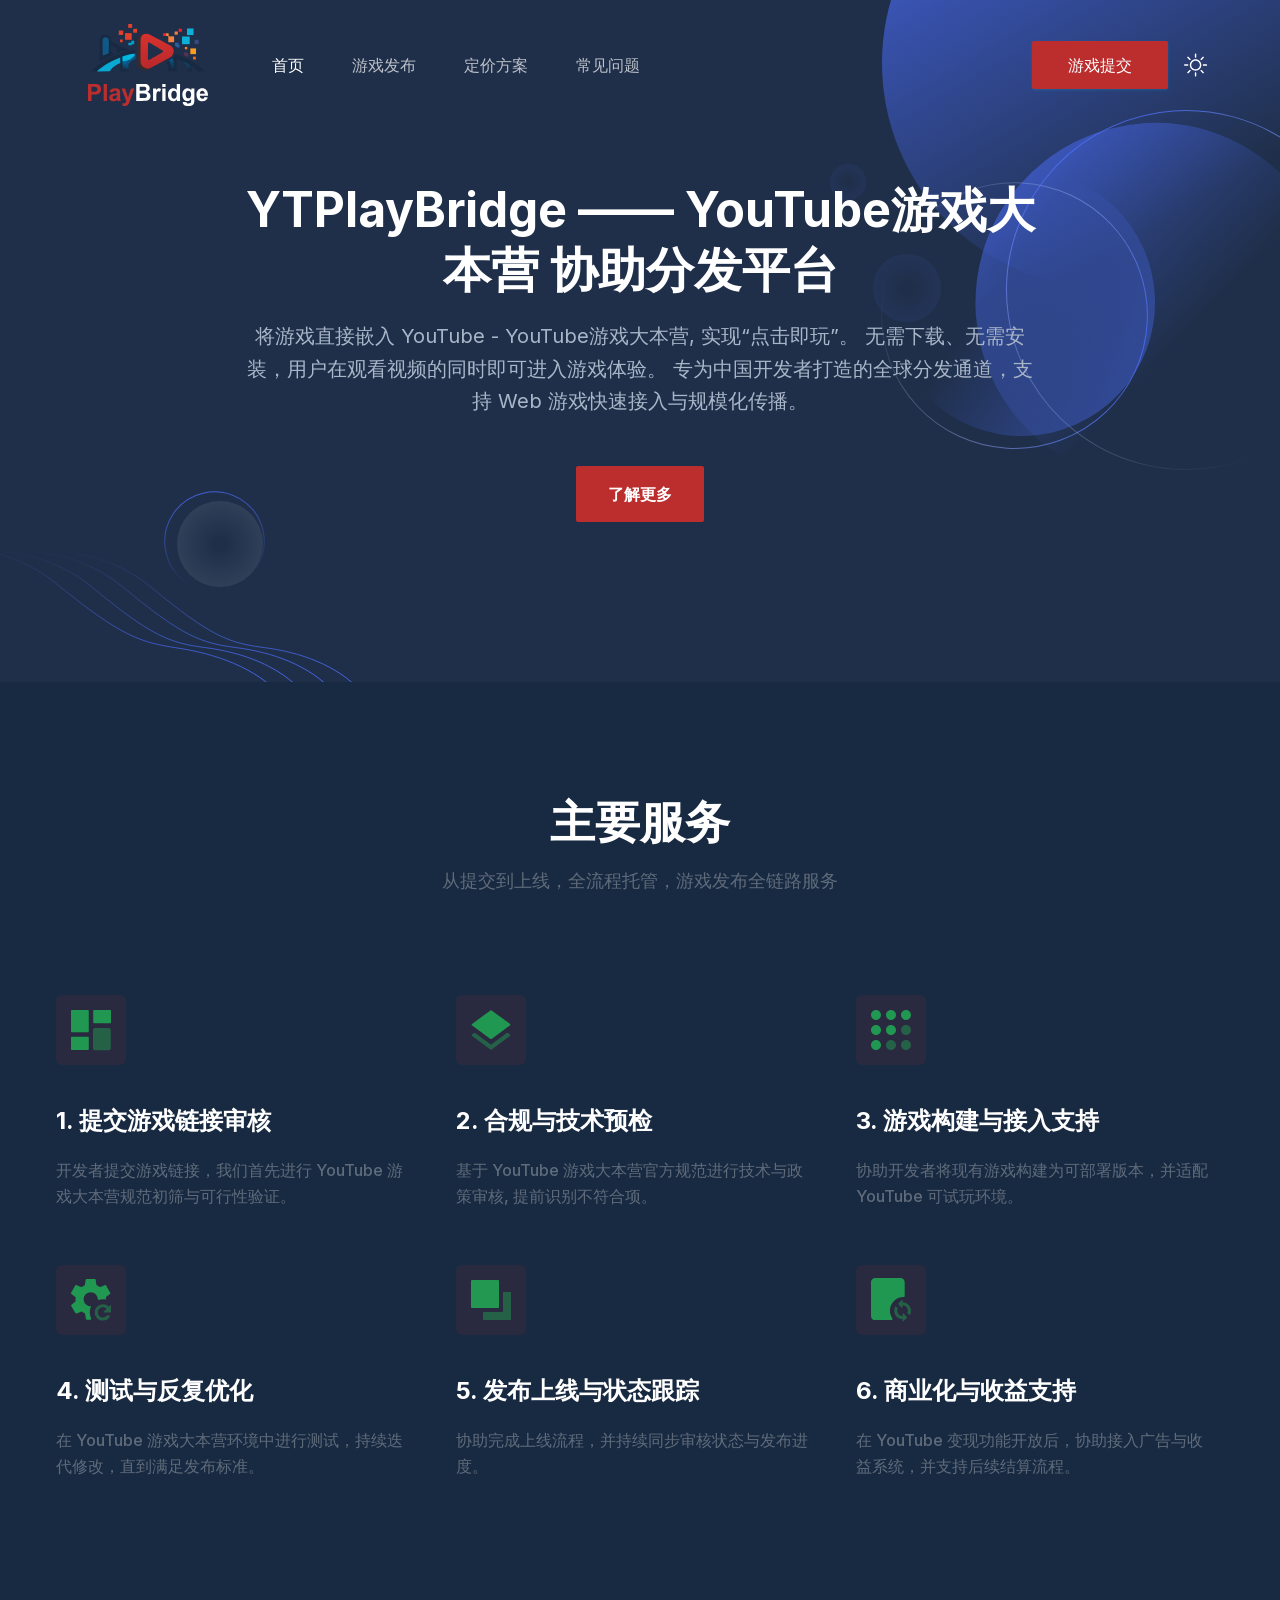
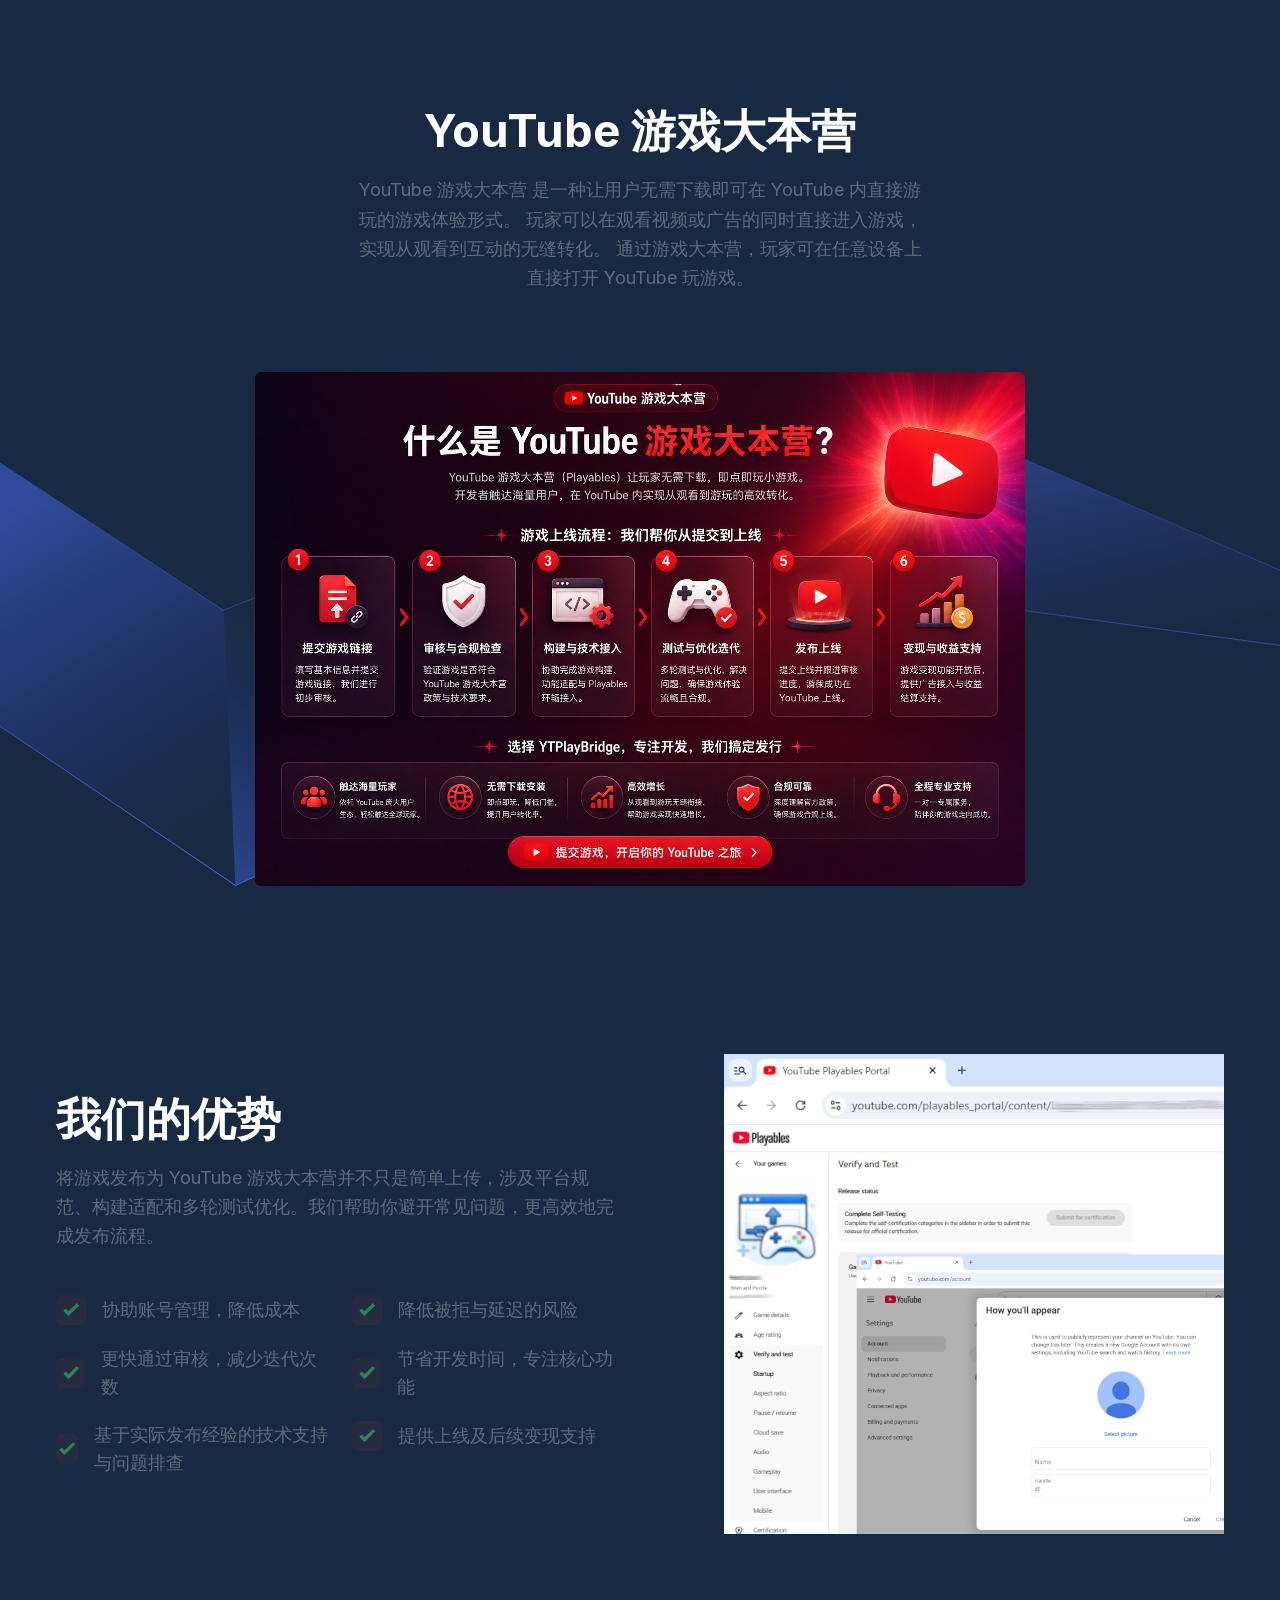
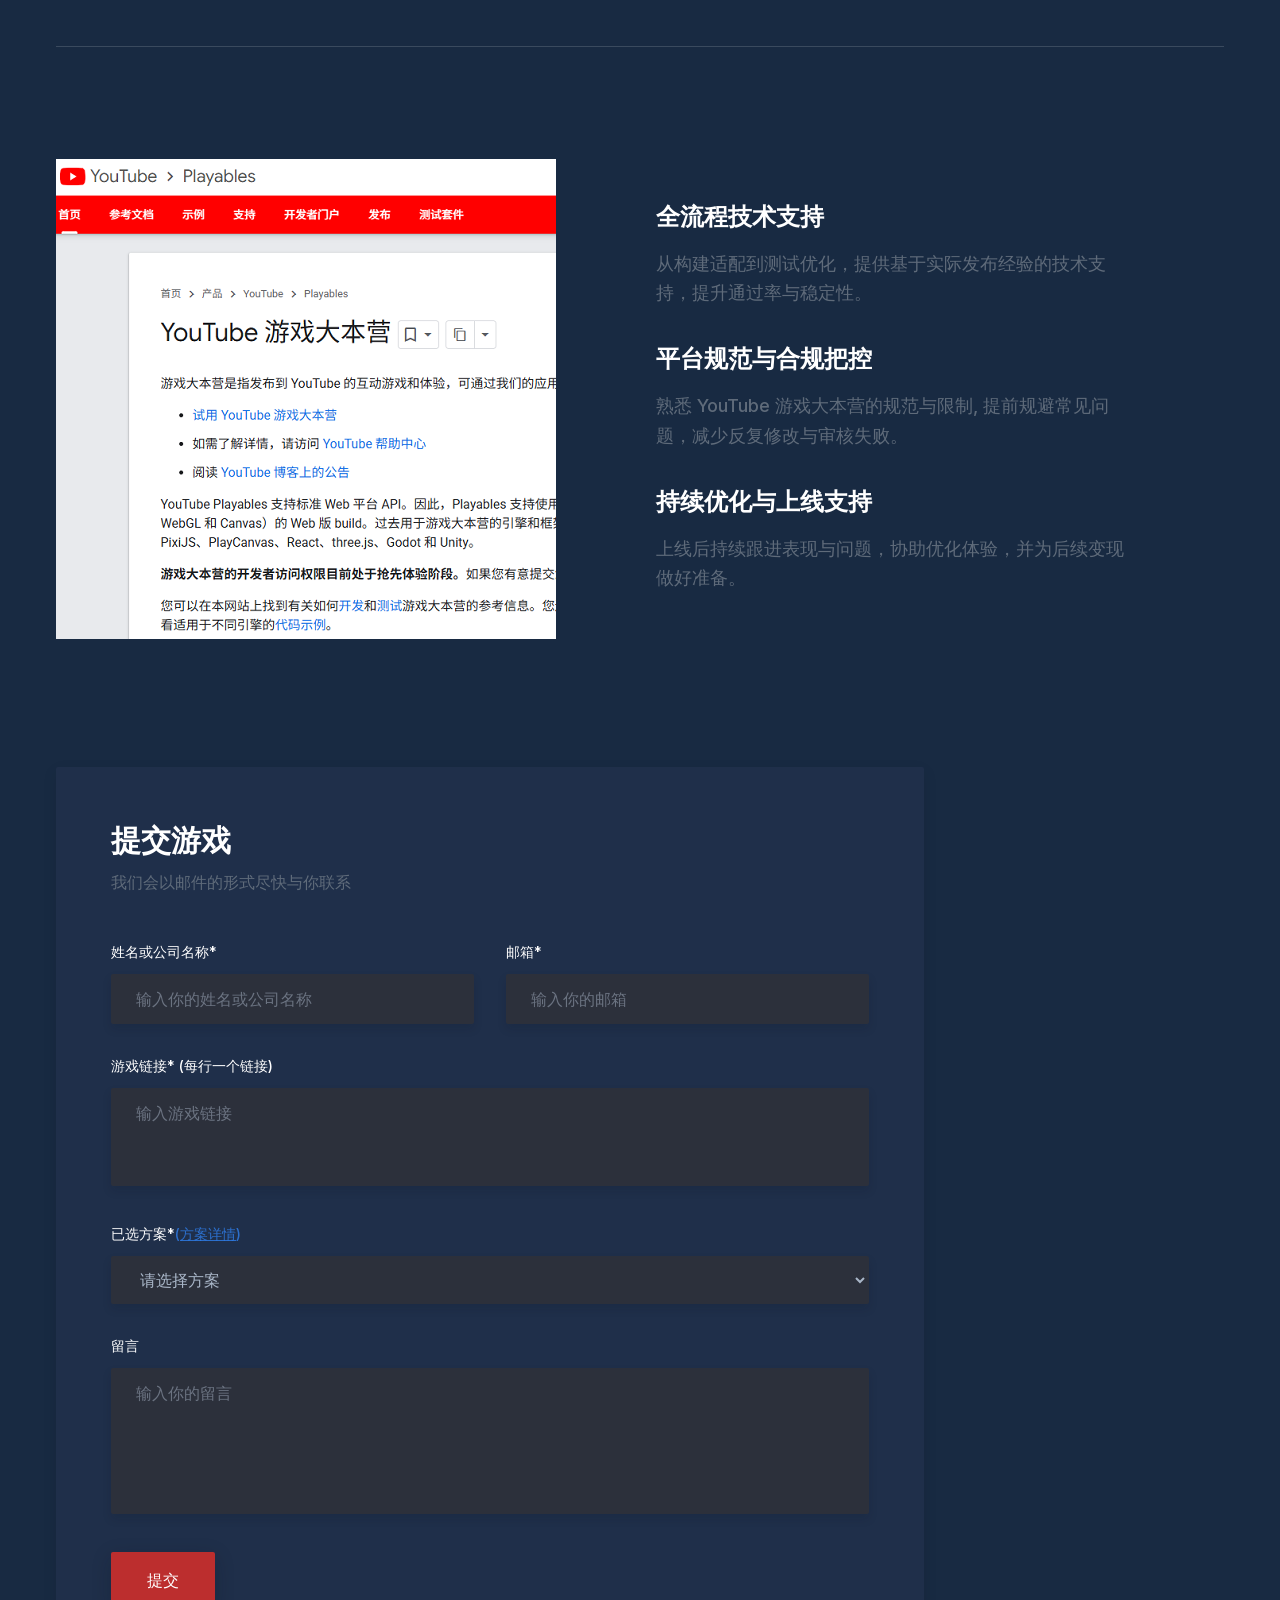
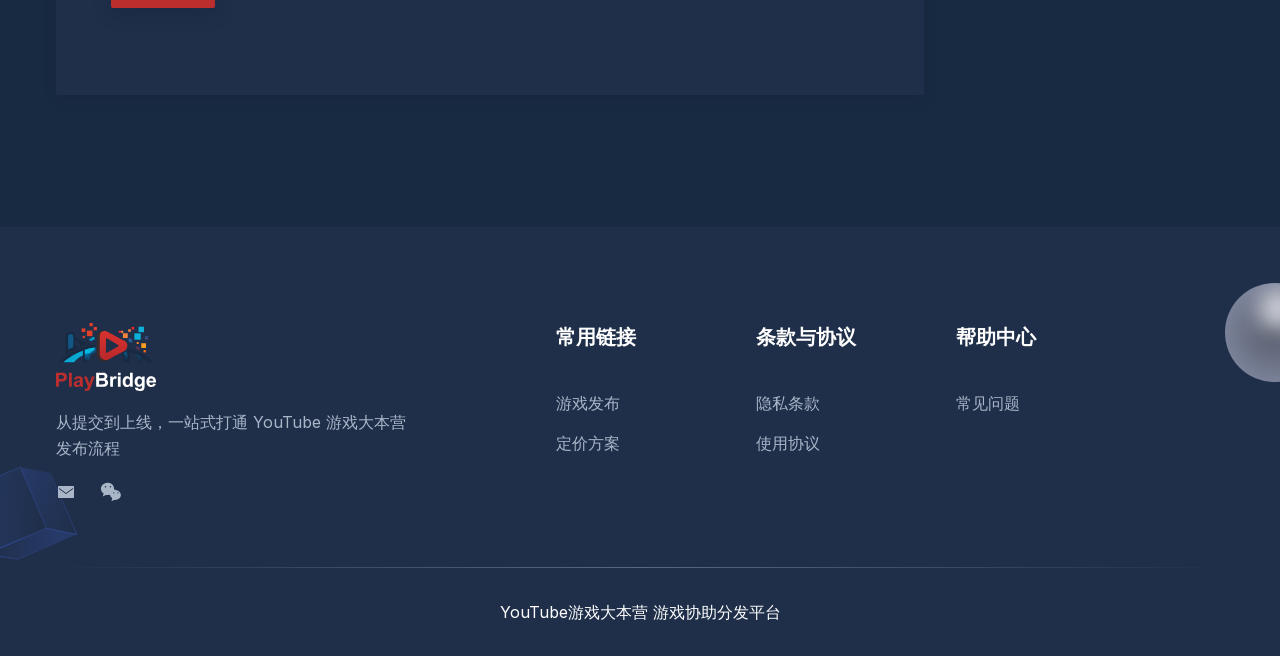
==== commit 5f67d386: "Auto deploy from source repo" ====
--- a/index.html
+++ b/index.html
@@ -1 +1 @@
-<!DOCTYPE html><!--n5j8LqChHZfQLCDb_lfh4--><html lang="en"><head><meta charSet="utf-8"/><meta name="viewport" content="width=device-width, initial-scale=1"/><link rel="preload" href="/_next/static/media/83afe278b6a6bb3c-s.p.3a6ba036.woff2" as="font" crossorigin="" type="font/woff2"/><link rel="stylesheet" href="/_next/static/chunks/faf9ad729202e534.css" data-precedence="next"/><link rel="preload" as="script" fetchPriority="low" href="/_next/static/chunks/672f37f0f4789434.js"/><script src="/_next/static/chunks/8c4bb65ca9f95eb5.js" async=""></script><script src="/_next/static/chunks/8008d994f91f0fb6.js" async=""></script><script src="/_next/static/chunks/8296bf97416a5ebf.js" async=""></script><script src="/_next/static/chunks/turbopack-e8113b1ac129ff8a.js" async=""></script><script src="/_next/static/chunks/ff1a16fafef87110.js" async=""></script><script src="/_next/static/chunks/247eb132b7f7b574.js" async=""></script><script src="/_next/static/chunks/d698b8865684b663.js" async=""></script><script src="/_next/static/chunks/17f925e695432abd.js" async=""></script><link rel="preload" href="https://challenges.cloudflare.com/turnstile/v0/api.js" as="script"/><meta name="next-size-adjust" content=""/><title>YouTube 游戏大本营协助分发平台</title><meta name="description" content="This is Home"/><script src="/_next/static/chunks/a6dad97d9634a72d.js" noModule=""></script></head><body class="bg-[#FCFCFC] dark:bg-black inter_5972bc34-module__OU16Qa__className"><div hidden=""><!--$--><!--/$--></div><script>!function(){try{var d=document.documentElement,c=d.classList;c.remove('light','dark');var e=localStorage.getItem('theme');if(e){c.add(e|| '')}else{c.add('dark');}if(e==='light'||e==='dark'||!e)d.style.colorScheme=e||'dark'}catch(t){}}();</script><div class="isolate"><header class="header top-0 left-0 z-40 flex w-full items-center absolute bg-transparent"><div class="container"><div class="relative -mx-4 pl-6 flex items-center justify-between"><div class="w-42 max-w-full pl-6 xl:mr-12"><a class="header-logo block w-full py-6 " href="/"><img alt="logo" loading="lazy" width="120" height="20" decoding="async" data-nimg="1" class="w-full dark:hidden" style="color:transparent" src="/images/logo/logo-2.svg"/><img alt="logo" loading="lazy" width="120" height="20" decoding="async" data-nimg="1" class="hidden w-full dark:block" style="color:transparent" src="/images/logo/logo.svg"/></a></div><div class="flex w-full items-center justify-between px-4"><div><button id="navbarToggler" aria-label="Mobile Menu" class="ring-primary absolute top-1/2 right-4 block translate-y-[-50%] rounded-lg px-3 py-[6px] focus:ring-2 lg:hidden"><span class="relative my-1.5 block h-0.5 w-[30px] bg-black transition-all duration-300 dark:bg-white  "></span><span class="relative my-1.5 block h-0.5 w-[30px] bg-black transition-all duration-300 dark:bg-white  "></span><span class="relative my-1.5 block h-0.5 w-[30px] bg-black transition-all duration-300 dark:bg-white  "></span></button><nav id="navbarCollapse" class="navbar border-body-color/50 dark:border-body-color/20 dark:bg-dark absolute right-0 z-30 w-[250px] rounded border-[.5px] bg-white px-6 py-4 duration-300 lg:visible lg:static lg:w-auto lg:border-none lg:!bg-transparent lg:p-0 lg:opacity-100 invisible top-[120%] opacity-0"><ul class="block lg:flex lg:space-x-12"><li class="group relative"><a class="flex py-2 text-base lg:mr-0 lg:inline-flex lg:px-0 lg:py-6 text-primary dark:text-white" href="/">首页</a></li><li class="group relative"><a class="flex py-2 text-base lg:mr-0 lg:inline-flex lg:px-0 lg:py-6 text-dark hover:text-primary dark:text-white/70 dark:hover:text-white" href="/how-it-works">游戏发布</a></li><li class="group relative"><a class="flex py-2 text-base lg:mr-0 lg:inline-flex lg:px-0 lg:py-6 text-dark hover:text-primary dark:text-white/70 dark:hover:text-white" href="/pricing">定价方案</a></li><li class="group relative"><a class="flex py-2 text-base lg:mr-0 lg:inline-flex lg:px-0 lg:py-6 text-dark hover:text-primary dark:text-white/70 dark:hover:text-white" href="/faq">常见问题</a></li></ul></nav></div><div class="flex items-center justify-end pr-16 lg:pr-0"><a class="ease-in-up shadow-btn hover:shadow-btn-hover bg-primary hover:bg-primary/90 hidden rounded-xs px-8 py-3 text-base font-medium text-white transition duration-300 md:block md:px-9 lg:px-6 xl:px-9" href="/submit-for-review">游戏提交</a><div><button aria-label="theme toggler" class="flex items-center justify-center text-black rounded-full cursor-pointer bg-gray-2 dark:bg-dark-bg h-9 w-9 dark:text-white md:h-14 md:w-14"><svg viewBox="0 0 23 23" class="w-5 h-5 stroke-current dark:hidden md:h-6 md:w-6" fill="none"><path d="M9.55078 1.5C5.80078 1.5 1.30078 5.25 1.30078 11.25C1.30078 17.25 5.80078 21.75 11.8008 21.75C17.8008 21.75 21.5508 17.25 21.5508 13.5C13.3008 18.75 4.30078 9.75 9.55078 1.5Z" stroke-width="2" stroke-linecap="round" stroke-linejoin="round"></path></svg><svg viewBox="0 0 25 24" fill="none" xmlns="http://www.w3.org/2000/svg" class="hidden w-5 h-5 dark:block md:h-6 md:w-6"><mask id="path-1-inside-1_977:1934" fill="white"><path d="M12.0508 16.5C10.8573 16.5 9.71271 16.0259 8.8688 15.182C8.02489 14.3381 7.55078 13.1935 7.55078 12C7.55078 10.8065 8.02489 9.66193 8.8688 8.81802C9.71271 7.97411 10.8573 7.5 12.0508 7.5C13.2443 7.5 14.3888 7.97411 15.2328 8.81802C16.0767 9.66193 16.5508 10.8065 16.5508 12C16.5508 13.1935 16.0767 14.3381 15.2328 15.182C14.3888 16.0259 13.2443 16.5 12.0508 16.5ZM12.0508 18C13.6421 18 15.1682 17.3679 16.2934 16.2426C17.4186 15.1174 18.0508 13.5913 18.0508 12C18.0508 10.4087 17.4186 8.88258 16.2934 7.75736C15.1682 6.63214 13.6421 6 12.0508 6C10.4595 6 8.93336 6.63214 7.80814 7.75736C6.68292 8.88258 6.05078 10.4087 6.05078 12C6.05078 13.5913 6.68292 15.1174 7.80814 16.2426C8.93336 17.3679 10.4595 18 12.0508 18ZM12.0508 0C12.2497 0 12.4405 0.0790176 12.5811 0.21967C12.7218 0.360322 12.8008 0.551088 12.8008 0.75V3.75C12.8008 3.94891 12.7218 4.13968 12.5811 4.28033C12.4405 4.42098 12.2497 4.5 12.0508 4.5C11.8519 4.5 11.6611 4.42098 11.5205 4.28033C11.3798 4.13968 11.3008 3.94891 11.3008 3.75V0.75C11.3008 0.551088 11.3798 0.360322 11.5205 0.21967C11.6611 0.0790176 11.8519 0 12.0508 0V0ZM12.0508 19.5C12.2497 19.5 12.4405 19.579 12.5811 19.7197C12.7218 19.8603 12.8008 20.0511 12.8008 20.25V23.25C12.8008 23.4489 12.7218 23.6397 12.5811 23.7803C12.4405 23.921 12.2497 24 12.0508 24C11.8519 24 11.6611 23.921 11.5205 23.7803C11.3798 23.6397 11.3008 23.4489 11.3008 23.25V20.25C11.3008 20.0511 11.3798 19.8603 11.5205 19.7197C11.6611 19.579 11.8519 19.5 12.0508 19.5ZM24.0508 12C24.0508 12.1989 23.9718 12.3897 23.8311 12.5303C23.6905 12.671 23.4997 12.75 23.3008 12.75H20.3008C20.1019 12.75 19.9111 12.671 19.7705 12.5303C19.6298 12.3897 19.5508 12.1989 19.5508 12C19.5508 11.8011 19.6298 11.6103 19.7705 11.4697C19.9111 11.329 20.1019 11.25 20.3008 11.25H23.3008C23.4997 11.25 23.6905 11.329 23.8311 11.4697C23.9718 11.6103 24.0508 11.8011 24.0508 12ZM4.55078 12C4.55078 12.1989 4.47176 12.3897 4.33111 12.5303C4.19046 12.671 3.99969 12.75 3.80078 12.75H0.800781C0.601869 12.75 0.411103 12.671 0.270451 12.5303C0.129799 12.3897 0.0507813 12.1989 0.0507812 12C0.0507813 11.8011 0.129799 11.6103 0.270451 11.4697C0.411103 11.329 0.601869 11.25 0.800781 11.25H3.80078C3.99969 11.25 4.19046 11.329 4.33111 11.4697C4.47176 11.6103 4.55078 11.8011 4.55078 12ZM20.5363 3.5145C20.6769 3.65515 20.7559 3.84588 20.7559 4.04475C20.7559 4.24362 20.6769 4.43435 20.5363 4.575L18.4153 6.6975C18.3455 6.76713 18.2628 6.82235 18.1717 6.86C18.0806 6.89765 17.983 6.91699 17.8845 6.91692C17.6855 6.91678 17.4947 6.83758 17.354 6.69675C17.2844 6.62702 17.2292 6.54425 17.1915 6.45318C17.1539 6.36211 17.1345 6.26452 17.1346 6.16597C17.1348 5.96695 17.214 5.77613 17.3548 5.6355L19.4758 3.5145C19.6164 3.3739 19.8072 3.29491 20.006 3.29491C20.2049 3.29491 20.3956 3.3739 20.5363 3.5145ZM6.74678 17.304C6.88738 17.4446 6.96637 17.6354 6.96637 17.8342C6.96637 18.0331 6.88738 18.2239 6.74678 18.3645L4.62578 20.4855C4.48433 20.6221 4.29488 20.6977 4.09823 20.696C3.90158 20.6943 3.71347 20.6154 3.57442 20.4764C3.43536 20.3373 3.35648 20.1492 3.35478 19.9526C3.35307 19.7559 3.42866 19.5665 3.56528 19.425L5.68628 17.304C5.82693 17.1634 6.01766 17.0844 6.21653 17.0844C6.4154 17.0844 6.60614 17.1634 6.74678 17.304ZM20.5363 20.4855C20.3956 20.6261 20.2049 20.7051 20.006 20.7051C19.8072 20.7051 19.6164 20.6261 19.4758 20.4855L17.3548 18.3645C17.2182 18.223 17.1426 18.0336 17.1443 17.8369C17.146 17.6403 17.2249 17.4522 17.3639 17.3131C17.503 17.1741 17.6911 17.0952 17.8877 17.0935C18.0844 17.0918 18.2738 17.1674 18.4153 17.304L20.5363 19.425C20.6769 19.5656 20.7559 19.7564 20.7559 19.9552C20.7559 20.1541 20.6769 20.3449 20.5363 20.4855ZM6.74678 6.6975C6.60614 6.8381 6.4154 6.91709 6.21653 6.91709C6.01766 6.91709 5.82693 6.8381 5.68628 6.6975L3.56528 4.575C3.49365 4.50582 3.43651 4.42306 3.39721 4.33155C3.3579 4.24005 3.33721 4.14164 3.33634 4.04205C3.33548 3.94247 3.35445 3.84371 3.39216 3.75153C3.42988 3.65936 3.48557 3.57562 3.55598 3.5052C3.6264 3.43478 3.71014 3.37909 3.80232 3.34138C3.89449 3.30367 3.99325 3.2847 4.09283 3.28556C4.19242 3.28643 4.29083 3.30712 4.38233 3.34642C4.47384 3.38573 4.5566 3.44287 4.62578 3.5145L6.74678 5.6355C6.81663 5.70517 6.87204 5.78793 6.90985 5.87905C6.94766 5.97017 6.96712 6.06785 6.96712 6.1665C6.96712 6.26515 6.94766 6.36283 6.90985 6.45395C6.87204 6.54507 6.81663 6.62783 6.74678 6.6975Z"></path></mask><path d="M12.0508 16.5C10.8573 16.5 9.71271 16.0259 8.8688 15.182C8.02489 14.3381 7.55078 13.1935 7.55078 12C7.55078 10.8065 8.02489 9.66193 8.8688 8.81802C9.71271 7.97411 10.8573 7.5 12.0508 7.5C13.2443 7.5 14.3888 7.97411 15.2328 8.81802C16.0767 9.66193 16.5508 10.8065 16.5508 12C16.5508 13.1935 16.0767 14.3381 15.2328 15.182C14.3888 16.0259 13.2443 16.5 12.0508 16.5ZM12.0508 18C13.6421 18 15.1682 17.3679 16.2934 16.2426C17.4186 15.1174 18.0508 13.5913 18.0508 12C18.0508 10.4087 17.4186 8.88258 16.2934 7.75736C15.1682 6.63214 13.6421 6 12.0508 6C10.4595 6 8.93336 6.63214 7.80814 7.75736C6.68292 8.88258 6.05078 10.4087 6.05078 12C6.05078 13.5913 6.68292 15.1174 7.80814 16.2426C8.93336 17.3679 10.4595 18 12.0508 18ZM12.0508 0C12.2497 0 12.4405 0.0790176 12.5811 0.21967C12.7218 0.360322 12.8008 0.551088 12.8008 0.75V3.75C12.8008 3.94891 12.7218 4.13968 12.5811 4.28033C12.4405 4.42098 12.2497 4.5 12.0508 4.5C11.8519 4.5 11.6611 4.42098 11.5205 4.28033C11.3798 4.13968 11.3008 3.94891 11.3008 3.75V0.75C11.3008 0.551088 11.3798 0.360322 11.5205 0.21967C11.6611 0.0790176 11.8519 0 12.0508 0V0ZM12.0508 19.5C12.2497 19.5 12.4405 19.579 12.5811 19.7197C12.7218 19.8603 12.8008 20.0511 12.8008 20.25V23.25C12.8008 23.4489 12.7218 23.6397 12.5811 23.7803C12.4405 23.921 12.2497 24 12.0508 24C11.8519 24 11.6611 23.921 11.5205 23.7803C11.3798 23.6397 11.3008 23.4489 11.3008 23.25V20.25C11.3008 20.0511 11.3798 19.8603 11.5205 19.7197C11.6611 19.579 11.8519 19.5 12.0508 19.5ZM24.0508 12C24.0508 12.1989 23.9718 12.3897 23.8311 12.5303C23.6905 12.671 23.4997 12.75 23.3008 12.75H20.3008C20.1019 12.75 19.9111 12.671 19.7705 12.5303C19.6298 12.3897 19.5508 12.1989 19.5508 12C19.5508 11.8011 19.6298 11.6103 19.7705 11.4697C19.9111 11.329 20.1019 11.25 20.3008 11.25H23.3008C23.4997 11.25 23.6905 11.329 23.8311 11.4697C23.9718 11.6103 24.0508 11.8011 24.0508 12ZM4.55078 12C4.55078 12.1989 4.47176 12.3897 4.33111 12.5303C4.19046 12.671 3.99969 12.75 3.80078 12.75H0.800781C0.601869 12.75 0.411103 12.671 0.270451 12.5303C0.129799 12.3897 0.0507813 12.1989 0.0507812 12C0.0507813 11.8011 0.129799 11.6103 0.270451 11.4697C0.411103 11.329 0.601869 11.25 0.800781 11.25H3.80078C3.99969 11.25 4.19046 11.329 4.33111 11.4697C4.47176 11.6103 4.55078 11.8011 4.55078 12ZM20.5363 3.5145C20.6769 3.65515 20.7559 3.84588 20.7559 4.04475C20.7559 4.24362 20.6769 4.43435 20.5363 4.575L18.4153 6.6975C18.3455 6.76713 18.2628 6.82235 18.1717 6.86C18.0806 6.89765 17.983 6.91699 17.8845 6.91692C17.6855 6.91678 17.4947 6.83758 17.354 6.69675C17.2844 6.62702 17.2292 6.54425 17.1915 6.45318C17.1539 6.36211 17.1345 6.26452 17.1346 6.16597C17.1348 5.96695 17.214 5.77613 17.3548 5.6355L19.4758 3.5145C19.6164 3.3739 19.8072 3.29491 20.006 3.29491C20.2049 3.29491 20.3956 3.3739 20.5363 3.5145ZM6.74678 17.304C6.88738 17.4446 6.96637 17.6354 6.96637 17.8342C6.96637 18.0331 6.88738 18.2239 6.74678 18.3645L4.62578 20.4855C4.48433 20.6221 4.29488 20.6977 4.09823 20.696C3.90158 20.6943 3.71347 20.6154 3.57442 20.4764C3.43536 20.3373 3.35648 20.1492 3.35478 19.9526C3.35307 19.7559 3.42866 19.5665 3.56528 19.425L5.68628 17.304C5.82693 17.1634 6.01766 17.0844 6.21653 17.0844C6.4154 17.0844 6.60614 17.1634 6.74678 17.304ZM20.5363 20.4855C20.3956 20.6261 20.2049 20.7051 20.006 20.7051C19.8072 20.7051 19.6164 20.6261 19.4758 20.4855L17.3548 18.3645C17.2182 18.223 17.1426 18.0336 17.1443 17.8369C17.146 17.6403 17.2249 17.4522 17.3639 17.3131C17.503 17.1741 17.6911 17.0952 17.8877 17.0935C18.0844 17.0918 18.2738 17.1674 18.4153 17.304L20.5363 19.425C20.6769 19.5656 20.7559 19.7564 20.7559 19.9552C20.7559 20.1541 20.6769 20.3449 20.5363 20.4855ZM6.74678 6.6975C6.60614 6.8381 6.4154 6.91709 6.21653 6.91709C6.01766 6.91709 5.82693 6.8381 5.68628 6.6975L3.56528 4.575C3.49365 4.50582 3.43651 4.42306 3.39721 4.33155C3.3579 4.24005 3.33721 4.14164 3.33634 4.04205C3.33548 3.94247 3.35445 3.84371 3.39216 3.75153C3.42988 3.65936 3.48557 3.57562 3.55598 3.5052C3.6264 3.43478 3.71014 3.37909 3.80232 3.34138C3.89449 3.30367 3.99325 3.2847 4.09283 3.28556C4.19242 3.28643 4.29083 3.30712 4.38233 3.34642C4.47384 3.38573 4.5566 3.44287 4.62578 3.5145L6.74678 5.6355C6.81663 5.70517 6.87204 5.78793 6.90985 5.87905C6.94766 5.97017 6.96712 6.06785 6.96712 6.1665C6.96712 6.26515 6.94766 6.36283 6.90985 6.45395C6.87204 6.54507 6.81663 6.62783 6.74678 6.6975Z" fill="black" stroke="white" stroke-width="2" mask="url(#path-1-inside-1_977:1934)"></path></svg></button></div></div></div></div></div></header><section id="home" class="dark:bg-gray-dark relative z-10 overflow-hidden bg-white pt-[120px] pb-16 md:pt-[150px] md:pb-[120px] xl:pt-[180px] xl:pb-[160px] 2xl:pt-[210px] 2xl:pb-[200px]"><div class="container"><div class="-mx-4 flex flex-wrap"><div class="w-full px-4"><div class="mx-auto max-w-[800px] text-center"><h1 class="mb-5 text-3xl leading-tight font-bold text-black sm:text-4xl sm:leading-tight md:text-5xl md:leading-tight dark:text-white">YTPlayBridge —— YouTube游戏大本营 协助分发平台</h1><p class="text-body-color dark:text-body-color-dark mb-12 text-base leading-relaxed! sm:text-lg md:text-xl">将游戏直接嵌入 YouTube - YouTube游戏大本营, 实现“点击即玩”。 无需下载、无需安装，用户在观看视频的同时即可进入游戏体验。 专为中国开发者打造的全球分发通道，支持 Web 游戏快速接入与规模化传播。</p><div class="flex flex-col items-center justify-center space-y-4 sm:flex-row sm:space-y-0 sm:space-x-4"><a class="bg-primary hover:bg-primary/80 rounded-xs px-8 py-4 text-base font-semibold text-white duration-300 ease-in-out" href="/how-it-works">了解更多</a></div></div></div></div></div><div class="absolute top-0 right-0 z-[-1] opacity-30 lg:opacity-100"><svg width="450" height="556" viewBox="0 0 450 556" fill="none" xmlns="http://www.w3.org/2000/svg"><circle cx="277" cy="63" r="225" fill="url(#paint0_linear_25:217)"></circle><circle cx="17.9997" cy="182" r="18" fill="url(#paint1_radial_25:217)"></circle><circle cx="76.9997" cy="288" r="34" fill="url(#paint2_radial_25:217)"></circle><circle cx="325.486" cy="302.87" r="180" transform="rotate(-37.6852 325.486 302.87)" fill="url(#paint3_linear_25:217)"></circle><circle opacity="0.8" cx="184.521" cy="315.521" r="132.862" transform="rotate(114.874 184.521 315.521)" stroke="url(#paint4_linear_25:217)"></circle><circle opacity="0.8" cx="356" cy="290" r="179.5" transform="rotate(-30 356 290)" stroke="url(#paint5_linear_25:217)"></circle><circle opacity="0.8" cx="191.659" cy="302.659" r="133.362" transform="rotate(133.319 191.659 302.659)" fill="url(#paint6_linear_25:217)"></circle><defs><linearGradient id="paint0_linear_25:217" x1="-54.5003" y1="-178" x2="222" y2="288" gradientUnits="userSpaceOnUse"><stop stop-color="#4A6CF7"></stop><stop offset="1" stop-color="#4A6CF7" stop-opacity="0"></stop></linearGradient><radialGradient id="paint1_radial_25:217" cx="0" cy="0" r="1" gradientUnits="userSpaceOnUse" gradientTransform="translate(17.9997 182) rotate(90) scale(18)"><stop offset="0.145833" stop-color="#4A6CF7" stop-opacity="0"></stop><stop offset="1" stop-color="#4A6CF7" stop-opacity="0.08"></stop></radialGradient><radialGradient id="paint2_radial_25:217" cx="0" cy="0" r="1" gradientUnits="userSpaceOnUse" gradientTransform="translate(76.9997 288) rotate(90) scale(34)"><stop offset="0.145833" stop-color="#4A6CF7" stop-opacity="0"></stop><stop offset="1" stop-color="#4A6CF7" stop-opacity="0.08"></stop></radialGradient><linearGradient id="paint3_linear_25:217" x1="226.775" y1="-66.1548" x2="292.157" y2="351.421" gradientUnits="userSpaceOnUse"><stop stop-color="#4A6CF7"></stop><stop offset="1" stop-color="#4A6CF7" stop-opacity="0"></stop></linearGradient><linearGradient id="paint4_linear_25:217" x1="184.521" y1="182.159" x2="184.521" y2="448.882" gradientUnits="userSpaceOnUse"><stop stop-color="#4A6CF7"></stop><stop offset="1" stop-color="white" stop-opacity="0"></stop></linearGradient><linearGradient id="paint5_linear_25:217" x1="356" y1="110" x2="356" y2="470" gradientUnits="userSpaceOnUse"><stop stop-color="#4A6CF7"></stop><stop offset="1" stop-color="white" stop-opacity="0"></stop></linearGradient><linearGradient id="paint6_linear_25:217" x1="118.524" y1="29.2497" x2="166.965" y2="338.63" gradientUnits="userSpaceOnUse"><stop stop-color="#4A6CF7"></stop><stop offset="1" stop-color="#4A6CF7" stop-opacity="0"></stop></linearGradient></defs></svg></div><div class="absolute bottom-0 left-0 z-[-1] opacity-30 lg:opacity-100"><svg width="364" height="201" viewBox="0 0 364 201" fill="none" xmlns="http://www.w3.org/2000/svg"><path d="M5.88928 72.3303C33.6599 66.4798 101.397 64.9086 150.178 105.427C211.155 156.076 229.59 162.093 264.333 166.607C299.076 171.12 337.718 183.657 362.889 212.24" stroke="url(#paint0_linear_25:218)"></path><path d="M-22.1107 72.3303C5.65989 66.4798 73.3965 64.9086 122.178 105.427C183.155 156.076 201.59 162.093 236.333 166.607C271.076 171.12 309.718 183.657 334.889 212.24" stroke="url(#paint1_linear_25:218)"></path><path d="M-53.1107 72.3303C-25.3401 66.4798 42.3965 64.9086 91.1783 105.427C152.155 156.076 170.59 162.093 205.333 166.607C240.076 171.12 278.718 183.657 303.889 212.24" stroke="url(#paint2_linear_25:218)"></path><path d="M-98.1618 65.0889C-68.1416 60.0601 4.73364 60.4882 56.0734 102.431C120.248 154.86 139.905 161.419 177.137 166.956C214.37 172.493 255.575 186.165 281.856 215.481" stroke="url(#paint3_linear_25:218)"></path><circle opacity="0.8" cx="214.505" cy="60.5054" r="49.7205" transform="rotate(-13.421 214.505 60.5054)" stroke="url(#paint4_linear_25:218)"></circle><circle cx="220" cy="63" r="43" fill="url(#paint5_radial_25:218)"></circle><defs><linearGradient id="paint0_linear_25:218" x1="184.389" y1="69.2405" x2="184.389" y2="212.24" gradientUnits="userSpaceOnUse"><stop stop-color="#4A6CF7" stop-opacity="0"></stop><stop offset="1" stop-color="#4A6CF7"></stop></linearGradient><linearGradient id="paint1_linear_25:218" x1="156.389" y1="69.2405" x2="156.389" y2="212.24" gradientUnits="userSpaceOnUse"><stop stop-color="#4A6CF7" stop-opacity="0"></stop><stop offset="1" stop-color="#4A6CF7"></stop></linearGradient><linearGradient id="paint2_linear_25:218" x1="125.389" y1="69.2405" x2="125.389" y2="212.24" gradientUnits="userSpaceOnUse"><stop stop-color="#4A6CF7" stop-opacity="0"></stop><stop offset="1" stop-color="#4A6CF7"></stop></linearGradient><linearGradient id="paint3_linear_25:218" x1="93.8507" y1="67.2674" x2="89.9278" y2="210.214" gradientUnits="userSpaceOnUse"><stop stop-color="#4A6CF7" stop-opacity="0"></stop><stop offset="1" stop-color="#4A6CF7"></stop></linearGradient><linearGradient id="paint4_linear_25:218" x1="214.505" y1="10.2849" x2="212.684" y2="99.5816" gradientUnits="userSpaceOnUse"><stop stop-color="#4A6CF7"></stop><stop offset="1" stop-color="#4A6CF7" stop-opacity="0"></stop></linearGradient><radialGradient id="paint5_radial_25:218" cx="0" cy="0" r="1" gradientUnits="userSpaceOnUse" gradientTransform="translate(220 63) rotate(90) scale(43)"><stop offset="0.145833" stop-color="white" stop-opacity="0"></stop><stop offset="1" stop-color="white" stop-opacity="0.08"></stop></radialGradient></defs></svg></div></section><section id="features" class="py-16 md:py-20 lg:py-28"><div class="container"><div class="w-full mx-auto text-center" style="max-width:570px;margin-bottom:100px"><h2 class="mb-4 text-3xl font-bold leading-tight! text-black dark:text-white sm:text-4xl md:text-[45px]">主要服务</h2><p class="text-base leading-relaxed! text-body-color md:text-lg">从提交到上线，全流程托管，游戏发布全链路服务</p></div><div class="grid grid-cols-1 gap-x-8 gap-y-14 md:grid-cols-2 lg:grid-cols-3"><div class="w-full"><div class="wow fadeInUp" data-wow-delay=".15s"><div class="bg-primary/10 text-green/80 mb-10 flex h-[70px] w-[70px] items-center justify-center rounded-md"><svg width="40" height="41" viewBox="0 0 40 41" class="fill-current"><path opacity="0.5" d="M37.7778 40.2223H24C22.8954 40.2223 22 39.3268 22 38.2223V20.0001C22 18.8955 22.8954 18.0001 24 18.0001H37.7778C38.8823 18.0001 39.7778 18.8955 39.7778 20.0001V38.2223C39.7778 39.3268 38.8823 40.2223 37.7778 40.2223Z"></path><path d="M23.2222 0C22.6699 0 22.2222 0.447715 22.2222 1V12.3333C22.2222 12.8856 22.6699 13.3333 23.2222 13.3333H39C39.5523 13.3333 40 12.8856 40 12.3333V0.999999C40 0.447714 39.5523 0 39 0H23.2222ZM0 39C0 39.5523 0.447715 40 1 40H16.7778C17.3301 40 17.7778 39.5523 17.7778 39V27.6667C17.7778 27.1144 17.3301 26.6667 16.7778 26.6667H1C0.447716 26.6667 0 27.1144 0 27.6667V39ZM0 21.2222C0 21.7745 0.447715 22.2222 1 22.2222H16.7778C17.3301 22.2222 17.7778 21.7745 17.7778 21.2222V0.999999C17.7778 0.447714 17.3301 0 16.7778 0H1C0.447716 0 0 0.447715 0 1V21.2222Z"></path></svg></div><h3 class="mb-5 text-xl font-bold text-black sm:text-2xl lg:text-xl xl:text-2xl dark:text-white">1. 提交游戏链接审核</h3><p class="text-body-color pr-[10px] text-base leading-relaxed font-medium">开发者提交游戏链接，我们首先进行 YouTube 游戏大本营规范初筛与可行性验证。</p></div></div><div class="w-full"><div class="wow fadeInUp" data-wow-delay=".15s"><div class="bg-primary/10 text-green/80 mb-10 flex h-[70px] w-[70px] items-center justify-center rounded-md"><svg width="40" height="40" viewBox="0 0 40 40" class="fill-current"><path opacity="0.5" d="M20.5914 34.2584C20.2394 34.5172 19.7603 34.5175 19.408 34.2593L4.19163 23.1079C3.8395 22.8498 3.36065 22.85 3.00873 23.1084L1.09802 24.5111C0.553731 24.9107 0.553731 25.7237 1.09802 26.1233L19.4082 39.5655C19.7604 39.824 20.2396 39.824 20.5918 39.5655L38.9029 26.1226C39.4469 25.7232 39.4473 24.9107 38.9036 24.5109L36.9701 23.0889C36.6177 22.8298 36.1378 22.8297 35.7854 23.0888L20.5914 34.2584Z"></path><path d="M19.408 28.931C19.7603 29.1896 20.2396 29.1894 20.5918 28.9306L36.3556 17.3466L38.8979 15.4883C39.4437 15.0894 39.4446 14.275 38.8996 13.8749L20.5918 0.43445C20.2396 0.175911 19.7604 0.175913 19.4082 0.434452L1.09706 13.8774C0.553051 14.2767 0.552712 15.0892 1.09638 15.4891L3.62222 17.3466L19.408 28.931Z"></path></svg></div><h3 class="mb-5 text-xl font-bold text-black sm:text-2xl lg:text-xl xl:text-2xl dark:text-white">2. 合规与技术预检</h3><p class="text-body-color pr-[10px] text-base leading-relaxed font-medium">基于 YouTube 游戏大本营官方规范进行技术与政策审核, 提前识别不符合项。</p></div></div><div class="w-full"><div class="wow fadeInUp" data-wow-delay=".15s"><div class="bg-primary/10 text-green/80 mb-10 flex h-[70px] w-[70px] items-center justify-center rounded-md"><svg width="40" height="40" viewBox="0 0 40 40" class="fill-current"><path opacity="0.5" d="M20 30C22.75 30 25 32.25 25 35C25 37.75 22.75 40 20 40C17.25 40 15 37.75 15 35C15 32.25 17.25 30 20 30ZM35 30C37.75 30 40 32.25 40 35C40 37.75 37.75 40 35 40C32.25 40 30 37.75 30 35C30 32.25 32.25 30 35 30ZM35 15C37.75 15 40 17.25 40 20C40 22.75 37.75 25 35 25C32.25 25 30 22.75 30 20C30 17.25 32.25 15 35 15Z"></path><path d="M20 15C22.75 15 25 17.25 25 20C25 22.75 22.75 25 20 25C17.25 25 15 22.75 15 20C15 17.25 17.25 15 20 15ZM20 0C22.75 0 25 2.25 25 5C25 7.75 22.75 10 20 10C17.25 10 15 7.75 15 5C15 2.25 17.25 0 20 0ZM5 30C7.75 30 10 32.25 10 35C10 37.75 7.75 40 5 40C2.25 40 0 37.75 0 35C0 32.25 2.25 30 5 30ZM5 15C7.75 15 10 17.25 10 20C10 22.75 7.75 25 5 25C2.25 25 0 22.75 0 20C0 17.25 2.25 15 5 15ZM5 0C7.75 0 10 2.25 10 5C10 7.75 7.75 10 5 10C2.25 10 0 7.75 0 5C0 2.25 2.25 0 5 0ZM35 0C37.75 0 40 2.25 40 5C40 7.75 37.75 10 35 10C32.25 10 30 7.75 30 5C30 2.25 32.25 0 35 0Z"></path></svg></div><h3 class="mb-5 text-xl font-bold text-black sm:text-2xl lg:text-xl xl:text-2xl dark:text-white">3. 游戏构建与接入支持</h3><p class="text-body-color pr-[10px] text-base leading-relaxed font-medium">协助开发者将现有游戏构建为可部署版本，并适配 YouTube 可试玩环境。</p></div></div><div class="w-full"><div class="wow fadeInUp" data-wow-delay=".15s"><div class="bg-primary/10 text-green/80 mb-10 flex h-[70px] w-[70px] items-center justify-center rounded-md"><svg width="40" height="42" viewBox="0 0 40 42" class="fill-current"><path opacity="0.5" d="M31.8943 25.3303C34.1233 25.3303 36.1497 26.1409 37.5682 27.762L39.1464 26.1839C39.4614 25.8689 39.9999 26.092 39.9999 26.5374V32.936C39.9999 33.2121 39.7761 33.436 39.4999 33.436H33.1014C32.6559 33.436 32.4328 32.8974 32.7478 32.5825L35.5418 29.7885C34.5286 28.9779 33.3128 28.37 31.8943 28.37C29.0573 28.37 26.8282 30.599 26.8282 33.436C26.8282 36.273 29.0573 38.5021 31.8943 38.5021C33.3549 38.5021 34.6511 37.844 35.6345 36.8244C35.8406 36.6107 36.1187 36.4756 36.4155 36.4756H38.6535C39.0072 36.4756 39.2477 36.833 39.0881 37.1487C37.7427 39.8107 35.0781 41.5417 31.8943 41.5417C27.4361 41.5417 23.7886 37.8941 23.7886 33.436C23.7886 28.9779 27.4361 25.3303 31.8943 25.3303Z"></path><path d="M18.7226 33.436C18.7226 31.3572 19.2513 29.4548 19.9799 27.7285C20.0541 27.5529 19.9264 27.3567 19.7358 27.3567C15.8856 27.3567 12.6433 24.1144 12.6433 20.2642C12.6433 16.414 15.8856 13.1717 19.7358 13.1717C23.586 13.1717 26.8283 16.414 26.8283 20.2642C26.8283 20.5105 27.3897 21.0054 27.6246 20.9313C28.9274 20.5206 30.2827 20.2642 31.8943 20.2642C32.775 20.2642 33.6557 20.4173 34.5364 20.5905C34.7422 20.6309 34.9339 20.4739 34.9339 20.2642C34.9339 19.8699 34.9339 19.3904 34.8787 18.9362C34.827 18.5117 34.9599 18.0636 35.3001 17.8045L38.9868 14.9955C39.3921 14.5902 39.3921 14.1849 39.1894 13.7797L35.1857 6.77316C35.153 6.71599 35.1272 6.65499 35.1021 6.59411C34.9143 6.13895 34.5848 6.08618 34.1135 6.08007C33.9863 6.07841 33.86 6.10354 33.7419 6.15079L29.3957 7.88927C29.0613 8.02302 28.6829 7.96367 28.3887 7.75599C27.6155 7.21023 26.7521 6.75466 25.8752 6.31262C25.5838 6.16573 25.3813 5.88702 25.3335 5.56423L24.6729 1.10574C24.6265 0.792572 24.6613 0.389935 24.3993 0.212245C24.2235 0.0930361 23.9828 0 23.7886 0H15.6829C15.3021 0 14.7424 0.35783 14.6762 0.73726C14.6678 0.785579 14.6661 0.834927 14.6589 0.883445L13.9492 5.67408C13.894 6.04692 13.6313 6.35205 13.2873 6.50604C12.4439 6.88359 11.673 7.42345 10.8193 7.89265C10.5647 8.03264 10.26 8.04143 9.99178 7.92966L5.73545 6.15619C5.61358 6.10541 5.48273 6.07832 5.35072 6.08016C4.8506 6.08715 4.49147 6.1485 4.13234 6.68719L0.0794975 13.7797C-0.123145 14.1849 0.0794976 14.5902 0.484782 14.9955L4.34631 17.9376C4.59456 18.1268 4.74261 18.4216 4.7079 18.7317C4.65068 19.243 4.53762 19.8101 4.53762 20.2642C4.53762 20.6648 4.53762 21.1534 4.59561 21.614C4.64767 22.0276 4.52563 22.4644 4.20164 22.7267L0.484782 25.7355C0.0794976 26.1408 0.0794978 26.5461 0.28214 26.9514L4.33498 34.0439C4.5154 34.4047 4.85644 34.4443 5.35811 34.4486C5.48532 34.4497 5.61152 34.4249 5.72964 34.3776L10.0758 32.6392C10.4102 32.5054 10.7887 32.5648 11.0829 32.7724C11.8561 33.3182 12.7195 33.7738 13.5964 34.2158C13.8878 34.3627 14.0903 34.6414 14.1381 34.9642L14.8616 39.8476C14.8688 39.8961 14.871 39.9453 14.8768 39.994C14.9222 40.3734 15.3145 40.7311 15.8856 40.7311H19.13C19.9191 40.7311 20.4065 39.8523 20.0627 39.1421C19.1998 37.3593 18.7226 35.4573 18.7226 33.436Z"></path></svg></div><h3 class="mb-5 text-xl font-bold text-black sm:text-2xl lg:text-xl xl:text-2xl dark:text-white">4. 测试与反复优化</h3><p class="text-body-color pr-[10px] text-base leading-relaxed font-medium">在 YouTube 游戏大本营环境中进行测试，持续迭代修改，直到满足发布标准。</p></div></div><div class="w-full"><div class="wow fadeInUp" data-wow-delay=".15s"><div class="bg-primary/10 text-green/80 mb-10 flex h-[70px] w-[70px] items-center justify-center rounded-md"><svg width="40" height="40" viewBox="0 0 40 40" class="fill-current"><path opacity="0.5" d="M39 12C39.5523 12 40 12.4477 40 13V39C40 39.5523 39.5523 40 39 40H13C12.4477 40 12 39.5523 12 39V33C12 32.4477 12.4477 32 13 32H31C31.5523 32 32 31.5523 32 31V13C32 12.4477 32.4477 12 33 12H39Z"></path><rect width="28" height="28" rx="1"></rect></svg></div><h3 class="mb-5 text-xl font-bold text-black sm:text-2xl lg:text-xl xl:text-2xl dark:text-white">5. 发布上线与状态跟踪</h3><p class="text-body-color pr-[10px] text-base leading-relaxed font-medium">协助完成上线流程，并持续同步审核状态与发布进度。</p></div></div><div class="w-full"><div class="wow fadeInUp" data-wow-delay=".15s"><div class="bg-primary/10 text-green/80 mb-10 flex h-[70px] w-[70px] items-center justify-center rounded-md"><svg width="40" height="45" viewBox="0 0 40 45" class="fill-current"><path opacity="0.5" d="M31.579 37.8948C28.6737 37.8948 26.3158 35.5369 26.3158 32.6317C26.3158 31.9159 26.4527 31.2306 26.7135 30.6015C26.7959 30.4027 26.7605 30.1711 26.6083 30.019L24.9997 28.4103C24.7766 28.1872 24.4043 28.2238 24.2487 28.4983C23.5588 29.7145 23.1579 31.125 23.1579 32.6317C23.1579 37.2843 26.9263 41.0527 31.579 41.0527V43.0035C31.579 43.449 32.1175 43.6721 32.4325 43.3571L35.9622 39.8273C36.1575 39.6321 36.1575 39.3155 35.9622 39.1202L32.4325 35.5905C32.1175 35.2755 31.579 35.4986 31.579 35.9441V37.8948ZM31.579 24.2106V22.2598C31.579 21.8144 31.0404 21.5913 30.7254 21.9063L27.1957 25.436C27.0004 25.6313 27.0004 25.9479 27.1957 26.1431L30.7254 29.6729C31.0404 29.9879 31.579 29.7648 31.579 29.3193V27.3685C34.4842 27.3685 36.8421 29.7264 36.8421 32.6317C36.8421 33.3474 36.7052 34.0328 36.4444 34.6618C36.362 34.8606 36.3974 35.0922 36.5496 35.2444L38.1582 36.853C38.3813 37.0762 38.7536 37.0396 38.9092 36.7651C39.5991 35.5488 40 34.1384 40 32.6317C40 27.9791 36.2316 24.2106 31.579 24.2106Z"></path><path d="M18.9474 32.6316C18.9474 35.4705 19.8099 38.0969 21.2941 40.2796C21.7904 41.0094 21.3054 42.1053 20.4229 42.1053H4.21053C1.87368 42.1053 0 40.2316 0 37.8947V4.21053C0 1.89474 1.87368 0 4.21053 0H6.31579H16.8421H29.4737C31.7895 0 33.6842 1.87368 33.6842 4.21053V17.9544C33.6842 18.5032 33.1804 18.9474 32.6316 18.9474C25.0737 18.9474 18.9474 25.0737 18.9474 32.6316Z"></path></svg></div><h3 class="mb-5 text-xl font-bold text-black sm:text-2xl lg:text-xl xl:text-2xl dark:text-white">6. 商业化与收益支持</h3><p class="text-body-color pr-[10px] text-base leading-relaxed font-medium">在 YouTube 变现功能开放后，协助接入广告与收益系统，并支持后续结算流程。</p></div></div></div></div></section><section class="relative z-10 py-16 md:py-20 lg:py-28"><div class="container"><div class="w-full mx-auto text-center" style="max-width:570px;margin-bottom:80px"><h2 class="mb-4 text-3xl font-bold leading-tight! text-black dark:text-white sm:text-4xl md:text-[45px]">YouTube 游戏大本营</h2><p class="text-base leading-relaxed! text-body-color md:text-lg">YouTube 游戏大本营 是一种让用户无需下载即可在 YouTube 内直接游玩的游戏体验形式。 玩家可以在观看视频或广告的同时直接进入游戏，实现从观看到互动的无缝转化。 通过游戏大本营，玩家可在任意设备上直接打开 YouTube 玩游戏。</p></div></div><div class="relative overflow-hidden"><div class="-mx-4 flex flex-wrap"><div class="w-full px-4"><div class="mx-auto max-w-[770px] overflow-hidden rounded-md"><div class="relative aspect-3/2 items-center justify-center"><img alt="video image" loading="lazy" decoding="async" data-nimg="fill" class="object-cover" style="position:absolute;height:100%;width:100%;left:0;top:0;right:0;bottom:0;color:transparent" src="/images/video/image-01.png"/></div></div></div></div><div class="absolute right-0 bottom-0 left-0 z-[-1] h-full w-full bg-[url(/images/video/shape.svg)] bg-cover bg-center bg-no-repeat"></div></div></section><section id="about" class="pt-8 md:pt-8 lg:pt-14"><div class="container"><div class="border-body-color/[.15] border-b pb-16 md:pb-20 lg:pb-28 dark:border-white/[.15]"><div class="-mx-4 flex flex-wrap items-center"><div class="w-full px-4 lg:w-1/2"><div class="w-full " style="max-width:570px;margin-bottom:44px"><h2 class="mb-4 text-3xl font-bold leading-tight! text-black dark:text-white sm:text-4xl md:text-[45px]">我们的优势</h2><p class="text-base leading-relaxed! text-body-color md:text-lg">将游戏发布为 YouTube 游戏大本营并不只是简单上传，涉及平台规范、构建适配和多轮测试优化。我们帮助你避开常见问题，更高效地完成发布流程。</p></div><div class="mb-12 max-w-[570px] lg:mb-0" data-wow-delay=".15s"><div class="mx-[-12px] flex flex-wrap"><div class="w-full px-3 sm:w-1/2 lg:w-full xl:w-1/2"><p class="text-body-color mb-5 flex items-center text-lg font-medium"><span class="bg-primary/10 text-green/70 mr-4 flex h-[30px] w-[30px] items-center justify-center rounded-md"><svg width="16" height="13" viewBox="0 0 16 13" class="fill-current"><path d="M5.8535 12.6631C5.65824 12.8584 5.34166 12.8584 5.1464 12.6631L0.678505 8.1952C0.483242 7.99994 0.483242 7.68336 0.678505 7.4881L2.32921 5.83739C2.52467 5.64193 2.84166 5.64216 3.03684 5.83791L5.14622 7.95354C5.34147 8.14936 5.65859 8.14952 5.85403 7.95388L13.3797 0.420561C13.575 0.22513 13.8917 0.225051 14.087 0.420383L15.7381 2.07143C15.9333 2.26669 15.9333 2.58327 15.7381 2.77854L5.8535 12.6631Z"></path></svg></span>协助账号管理，降低成本</p><p class="text-body-color mb-5 flex items-center text-lg font-medium"><span class="bg-primary/10 text-green/70 mr-4 flex h-[30px] w-[30px] items-center justify-center rounded-md"><svg width="16" height="13" viewBox="0 0 16 13" class="fill-current"><path d="M5.8535 12.6631C5.65824 12.8584 5.34166 12.8584 5.1464 12.6631L0.678505 8.1952C0.483242 7.99994 0.483242 7.68336 0.678505 7.4881L2.32921 5.83739C2.52467 5.64193 2.84166 5.64216 3.03684 5.83791L5.14622 7.95354C5.34147 8.14936 5.65859 8.14952 5.85403 7.95388L13.3797 0.420561C13.575 0.22513 13.8917 0.225051 14.087 0.420383L15.7381 2.07143C15.9333 2.26669 15.9333 2.58327 15.7381 2.77854L5.8535 12.6631Z"></path></svg></span>更快通过审核，减少迭代次数</p><p class="text-body-color mb-5 flex items-center text-lg font-medium"><span class="bg-primary/10 text-green/70 mr-4 flex h-[30px] w-[30px] items-center justify-center rounded-md"><svg width="16" height="13" viewBox="0 0 16 13" class="fill-current"><path d="M5.8535 12.6631C5.65824 12.8584 5.34166 12.8584 5.1464 12.6631L0.678505 8.1952C0.483242 7.99994 0.483242 7.68336 0.678505 7.4881L2.32921 5.83739C2.52467 5.64193 2.84166 5.64216 3.03684 5.83791L5.14622 7.95354C5.34147 8.14936 5.65859 8.14952 5.85403 7.95388L13.3797 0.420561C13.575 0.22513 13.8917 0.225051 14.087 0.420383L15.7381 2.07143C15.9333 2.26669 15.9333 2.58327 15.7381 2.77854L5.8535 12.6631Z"></path></svg></span>基于实际发布经验的技术支持与问题排查</p></div><div class="w-full px-3 sm:w-1/2 lg:w-full xl:w-1/2"><p class="text-body-color mb-5 flex items-center text-lg font-medium"><span class="bg-primary/10 text-green/70 mr-4 flex h-[30px] w-[30px] items-center justify-center rounded-md"><svg width="16" height="13" viewBox="0 0 16 13" class="fill-current"><path d="M5.8535 12.6631C5.65824 12.8584 5.34166 12.8584 5.1464 12.6631L0.678505 8.1952C0.483242 7.99994 0.483242 7.68336 0.678505 7.4881L2.32921 5.83739C2.52467 5.64193 2.84166 5.64216 3.03684 5.83791L5.14622 7.95354C5.34147 8.14936 5.65859 8.14952 5.85403 7.95388L13.3797 0.420561C13.575 0.22513 13.8917 0.225051 14.087 0.420383L15.7381 2.07143C15.9333 2.26669 15.9333 2.58327 15.7381 2.77854L5.8535 12.6631Z"></path></svg></span>降低被拒与延迟的风险</p><p class="text-body-color mb-5 flex items-center text-lg font-medium"><span class="bg-primary/10 text-green/70 mr-4 flex h-[30px] w-[30px] items-center justify-center rounded-md"><svg width="16" height="13" viewBox="0 0 16 13" class="fill-current"><path d="M5.8535 12.6631C5.65824 12.8584 5.34166 12.8584 5.1464 12.6631L0.678505 8.1952C0.483242 7.99994 0.483242 7.68336 0.678505 7.4881L2.32921 5.83739C2.52467 5.64193 2.84166 5.64216 3.03684 5.83791L5.14622 7.95354C5.34147 8.14936 5.65859 8.14952 5.85403 7.95388L13.3797 0.420561C13.575 0.22513 13.8917 0.225051 14.087 0.420383L15.7381 2.07143C15.9333 2.26669 15.9333 2.58327 15.7381 2.77854L5.8535 12.6631Z"></path></svg></span>节省开发时间，专注核心功能</p><p class="text-body-color mb-5 flex items-center text-lg font-medium"><span class="bg-primary/10 text-green/70 mr-4 flex h-[30px] w-[30px] items-center justify-center rounded-md"><svg width="16" height="13" viewBox="0 0 16 13" class="fill-current"><path d="M5.8535 12.6631C5.65824 12.8584 5.34166 12.8584 5.1464 12.6631L0.678505 8.1952C0.483242 7.99994 0.483242 7.68336 0.678505 7.4881L2.32921 5.83739C2.52467 5.64193 2.84166 5.64216 3.03684 5.83791L5.14622 7.95354C5.34147 8.14936 5.65859 8.14952 5.85403 7.95388L13.3797 0.420561C13.575 0.22513 13.8917 0.225051 14.087 0.420383L15.7381 2.07143C15.9333 2.26669 15.9333 2.58327 15.7381 2.77854L5.8535 12.6631Z"></path></svg></span>提供上线及后续变现支持</p></div></div></div></div><div class="w-full px-4 lg:w-1/2"><div class="relative mx-auto aspect-25/24 max-w-[500px] lg:mr-0"><img alt="about-image" loading="lazy" decoding="async" data-nimg="fill" class="drop-shadow-three mx-auto max-w-full lg:mr-0 dark:hidden dark:drop-shadow-none" style="position:absolute;height:100%;width:100%;left:0;top:0;right:0;bottom:0;color:transparent" src="/images/about/about-01.png"/><img alt="about-image" loading="lazy" decoding="async" data-nimg="fill" class="drop-shadow-three mx-auto hidden max-w-full lg:mr-0 dark:block dark:drop-shadow-none" style="position:absolute;height:100%;width:100%;left:0;top:0;right:0;bottom:0;color:transparent" src="/images/about/about-01.png"/></div></div></div></div></div></section><section class="py-16 md:py-20 lg:py-28"><div class="container"><div class="-mx-4 flex flex-wrap items-center"><div class="w-full px-4 lg:w-1/2"><div class="relative mx-auto mb-12 aspect-25/24 max-w-[500px] text-center lg:m-0" data-wow-delay=".15s"><img alt="about image" loading="lazy" decoding="async" data-nimg="fill" class="drop-shadow-three dark:hidden dark:drop-shadow-none" style="position:absolute;height:100%;width:100%;left:0;top:0;right:0;bottom:0;color:transparent" src="/images/about/about-02.png"/><img alt="about image" loading="lazy" decoding="async" data-nimg="fill" class="drop-shadow-three hidden dark:block dark:drop-shadow-none" style="position:absolute;height:100%;width:100%;left:0;top:0;right:0;bottom:0;color:transparent" src="/images/about/about-02.png"/></div></div><div class="w-full px-4 lg:w-1/2"><div class="max-w-[470px]"><div class="mb-9"><h3 class="mb-4 text-xl font-bold text-black sm:text-2xl lg:text-xl xl:text-2xl dark:text-white">全流程技术支持</h3><p class="text-body-color text-base leading-relaxed font-medium sm:text-lg sm:leading-relaxed">从构建适配到测试优化，提供基于实际发布经验的技术支持，提升通过率与稳定性。</p></div><div class="mb-9"><h3 class="mb-4 text-xl font-bold text-black sm:text-2xl lg:text-xl xl:text-2xl dark:text-white">平台规范与合规把控</h3><p class="text-body-color text-base leading-relaxed font-medium sm:text-lg sm:leading-relaxed">熟悉 YouTube 游戏大本营的规范与限制, 提前规避常见问题，减少反复修改与审核失败。</p></div><div class="mb-1"><h3 class="mb-4 text-xl font-bold text-black sm:text-2xl lg:text-xl xl:text-2xl dark:text-white">持续优化与上线支持</h3><p class="text-body-color text-base leading-relaxed font-medium sm:text-lg sm:leading-relaxed">上线后持续跟进表现与问题，协助优化体验，并为后续变现做好准备。</p></div></div></div></div></div></section><section id="submit-for-review" class="overflow-hidden pt-2 pb-16 md:pt-3 md:pb-20 lg:pt-4 lg:pb-28"><div class="container"><div class="-mx-4 flex flex-wrap"><div class="w-full px-4 lg:w-8/12 xl:w-9/12"><div class="shadow-three dark:bg-gray-dark mb-12 rounded-xs bg-white px-8 py-11 sm:p-[55px] lg:mb-5 lg:px-8 xl:p-[55px]" data-wow-delay=".15s "><h2 class="mb-3 text-2xl font-bold text-black sm:text-3xl lg:text-2xl xl:text-3xl dark:text-white">提交游戏</h2><p class="text-body-color mb-12 text-base font-medium">我们会以邮件的形式尽快与你联系</p><div class="transition-opacity duration-300 opacity-100"><form><div class="-mx-4 flex flex-wrap"><div class="w-full px-4 md:w-1/2"><div class="mb-8"><label for="name" class="text-dark mb-3 block text-sm font-medium dark:text-white">姓名或公司名称*</label><input required="" type="text" placeholder="输入你的姓名或公司名称" class="border-stroke text-body-color focus:border-primary dark:text-body-color-dark dark:shadow-two dark:focus:border-primary w-full rounded-xs border bg-[#f8f8f8] px-6 py-3 text-base outline-hidden dark:border-transparent dark:bg-[#2C303B] dark:focus:shadow-none" name="name"/></div></div><div class="hidden"><input type="text" name="company"/></div><div class="w-full px-4 md:w-1/2"><div class="mb-8"><label for="email" class="text-dark mb-3 block text-sm font-medium dark:text-white">邮箱*</label><input required="" type="email" placeholder="输入你的邮箱" class="border-stroke text-body-color focus:border-primary dark:text-body-color-dark dark:shadow-two dark:focus:border-primary w-full rounded-xs border bg-[#f8f8f8] px-6 py-3 text-base outline-hidden dark:border-transparent dark:bg-[#2C303B] dark:focus:shadow-none" name="email"/></div></div><div class="w-full px-4"><div class="mb-8"><label for="game-link" class="text-dark mb-3 block text-sm font-medium dark:text-white">游戏链接* (每行一个链接)</label><textarea required="" name="game-link" placeholder="输入游戏链接" rows="3" class="border-stroke text-body-color focus:border-primary dark:text-body-color-dark dark:shadow-two dark:focus:border-primary w-full resize-none rounded-xs border bg-[#f8f8f8] px-6 py-3 text-base outline-hidden dark:border-transparent dark:bg-[#2C303B] dark:focus:shadow-none"></textarea></div></div><div class="w-full px-4"><div class="mb-8"><div class="text-dark mb-3 block text-sm font-medium dark:text-white"><label for="plan">已选方案*</label><a class="text-[#2F80ED]/80 hover:text-[#2F80ED]" href="/pricing">(<span class="non-italic text-sm font-medium underline">方案详情</span>)</a></div><select required="" name="plan" id="plan" class="border-stroke text-body-color focus:border-primary dark:text-body-color-dark dark:shadow-two dark:focus:border-primary w-full rounded-xs border bg-[#f8f8f8] px-6 py-3 text-base outline-none dark:border-transparent dark:bg-[#2C303B] dark:focus:shadow-none"><option value="" hidden="" selected="">请选择方案</option><option value="per-game">按游戏发布</option><option value="training">培训与指导</option><option value="enterprise">企业方案</option><option value="other">以上都不适用</option></select></div></div><div class="w-full px-4"><div class="mb-8"><label for="message" class="text-dark mb-3 block text-sm font-medium dark:text-white">留言</label><textarea name="message" rows="5" placeholder="输入你的留言" class="border-stroke text-body-color focus:border-primary dark:text-body-color-dark dark:shadow-two dark:focus:border-primary w-full resize-none rounded-xs border bg-[#f8f8f8] px-6 py-3 text-base outline-hidden dark:border-transparent dark:bg-[#2C303B] dark:focus:shadow-none"></textarea></div></div><div class="w-full px-4"><button type="submit" class="bg-primary shadow-submit dark:shadow-submit-dark hover:bg-primary/90 cursor-pointer rounded-xs px-9 py-4 text-base font-medium text-white transition-all duration-150 ease-in-out active:translate-y-[1px] active:scale-95 disabled:cursor-not-allowed disabled:opacity-50">提交</button></div><div class="cf-turnstile cf-turnstile w-full px-4 pt-8" data-sitekey="0x4AAAAAADI9ToHFxYkU6z-V"></div></div></form></div></div></div></div></div></section><!--$--><!--/$--><footer class="dark:bg-gray-dark relative z-10 bg-white pt-16 md:pt-20 lg:pt-24"><div class="container"><div class="-mx-4 flex flex-wrap"><div class="w-full px-4 md:w-1/2 lg:w-4/12 xl:w-5/12"><div class="mb-12 max-w-[360px] lg:mb-16"><a class="mb-3 inline-block w-25" href="/"><img alt="logo" loading="lazy" width="140" height="30" decoding="async" data-nimg="1" class="w-full dark:hidden" style="color:transparent" src="/images/logo/logo-2.svg"/><img alt="logo" loading="lazy" width="140" height="30" decoding="async" data-nimg="1" class="hidden w-full dark:block" style="color:transparent" src="/images/logo/logo.svg"/></a><p class="text-body-color dark:text-body-color-dark mb-5 text-base leading-relaxed">从提交到上线，一站式打通 YouTube 游戏大本营发布流程</p><div class="flex items-center"><a href="mailto:contact@ytplaybridge.com" aria-label="email-link" class="text-body-color hover:text-primary dark:text-body-color-dark dark:hover:text-primary duration-300"><svg class="fill-current" viewBox="0 0 20 20" height="20" width="20"><path d="M17 4H3C2.4 4 2 4.4 2 5V15C2 15.6 2.4 16 3 16H17C17.6 16 18 15.6 18 15V5C18 4.4 17.6 4 17 4ZM17 7L10 12L3 7V6L10 11L17 6V7Z"></path></svg></a></div></div></div><div class="w-full px-4 sm:w-1/2 md:w-1/2 lg:w-2/12 xl:w-2/12"><div class="mb-12 lg:mb-16"><h2 class="mb-10 text-xl font-bold text-black dark:text-white">常用链接</h2><ul><li><a class="text-body-color hover:text-primary dark:text-body-color-dark dark:hover:text-primary mb-4 inline-block text-base duration-300" href="/how-it-works">游戏发布</a></li><li><a class="text-body-color hover:text-primary dark:text-body-color-dark dark:hover:text-primary mb-4 inline-block text-base duration-300" href="/">定价方案</a></li></ul></div></div><div class="w-full px-4 sm:w-1/2 md:w-1/2 lg:w-2/12 xl:w-2/12"><div class="mb-12 lg:mb-16"><h2 class="mb-10 text-xl font-bold text-black dark:text-white">条款与协议</h2><ul><li><a class="text-body-color hover:text-primary dark:text-body-color-dark dark:hover:text-primary mb-4 inline-block text-base duration-300" href="/privacy-policy">隐私条款</a></li><li><a class="text-body-color hover:text-primary dark:text-body-color-dark dark:hover:text-primary mb-4 inline-block text-base duration-300" href="/term-of-service">使用协议</a></li></ul></div></div><div class="w-full px-4 md:w-1/2 lg:w-4/12 xl:w-3/12"><div class="mb-12 lg:mb-16"><h2 class="mb-10 text-xl font-bold text-black dark:text-white">帮助中心</h2><ul><li><a class="text-body-color hover:text-primary dark:text-body-color-dark dark:hover:text-primary mb-4 inline-block text-base duration-300" href="/">常见问题</a></li></ul></div></div></div><div class="h-px w-full bg-linear-to-r from-transparent via-[#D2D8E183] to-transparent dark:via-[#959CB183]"></div><div class="py-8"><p class="text-body-color text-center text-base dark:text-white">YouTube游戏大本营 游戏协助分发平台</p></div></div><div class="absolute top-14 right-0 z-[-1]"><svg width="55" height="99" viewBox="0 0 55 99" fill="none" xmlns="http://www.w3.org/2000/svg"><circle opacity="0.8" cx="49.5" cy="49.5" r="49.5" fill="#959CB1"></circle><mask id="mask0_94:899" style="mask-type:alpha" maskUnits="userSpaceOnUse" x="0" y="0" width="99" height="99"><circle opacity="0.8" cx="49.5" cy="49.5" r="49.5" fill="#4A6CF7"></circle></mask><g mask="url(#mask0_94:899)"><circle opacity="0.8" cx="49.5" cy="49.5" r="49.5" fill="url(#paint0_radial_94:899)"></circle><g opacity="0.8" filter="url(#filter0_f_94:899)"><circle cx="53.8676" cy="26.2061" r="20.3824" fill="white"></circle></g></g><defs><filter id="filter0_f_94:899" x="12.4852" y="-15.1763" width="82.7646" height="82.7646" filterUnits="userSpaceOnUse" color-interpolation-filters="sRGB"><feFlood flood-opacity="0" result="BackgroundImageFix"></feFlood><feBlend mode="normal" in="SourceGraphic" in2="BackgroundImageFix" result="shape"></feBlend><feGaussianBlur stdDeviation="10.5" result="effect1_foregroundBlur_94:899"></feGaussianBlur></filter><radialGradient id="paint0_radial_94:899" cx="0" cy="0" r="1" gradientUnits="userSpaceOnUse" gradientTransform="translate(49.5 49.5) rotate(90) scale(53.1397)"><stop stop-opacity="0.47"></stop><stop offset="1" stop-opacity="0"></stop></radialGradient></defs></svg></div><div class="absolute bottom-24 left-0 z-[-1]"><svg width="79" height="94" viewBox="0 0 79 94" fill="none" xmlns="http://www.w3.org/2000/svg"><rect opacity="0.3" x="-41" y="26.9426" width="66.6675" height="66.6675" transform="rotate(-22.9007 -41 26.9426)" fill="url(#paint0_linear_94:889)"></rect><rect x="-41" y="26.9426" width="66.6675" height="66.6675" transform="rotate(-22.9007 -41 26.9426)" stroke="url(#paint1_linear_94:889)" stroke-width="0.7"></rect><path opacity="0.3" d="M50.5215 7.42229L20.325 1.14771L46.2077 62.3249L77.1885 68.2073L50.5215 7.42229Z" fill="url(#paint2_linear_94:889)"></path><path d="M50.5215 7.42229L20.325 1.14771L46.2077 62.3249L76.7963 68.2073L50.5215 7.42229Z" stroke="url(#paint3_linear_94:889)" stroke-width="0.7"></path><path opacity="0.3" d="M17.9721 93.3057L-14.9695 88.2076L46.2077 62.325L77.1885 68.2074L17.9721 93.3057Z" fill="url(#paint4_linear_94:889)"></path><path d="M17.972 93.3057L-14.1852 88.2076L46.2077 62.325L77.1884 68.2074L17.972 93.3057Z" stroke="url(#paint5_linear_94:889)" stroke-width="0.7"></path><defs><linearGradient id="paint0_linear_94:889" x1="-41" y1="21.8445" x2="36.9671" y2="59.8878" gradientUnits="userSpaceOnUse"><stop stop-color="#4A6CF7" stop-opacity="0.62"></stop><stop offset="1" stop-color="#4A6CF7" stop-opacity="0"></stop></linearGradient><linearGradient id="paint1_linear_94:889" x1="25.6675" y1="95.9631" x2="-42.9608" y2="20.668" gradientUnits="userSpaceOnUse"><stop stop-color="#4A6CF7" stop-opacity="0"></stop><stop offset="1" stop-color="#4A6CF7" stop-opacity="0.51"></stop></linearGradient><linearGradient id="paint2_linear_94:889" x1="20.325" y1="-3.98039" x2="90.6248" y2="25.1062" gradientUnits="userSpaceOnUse"><stop stop-color="#4A6CF7" stop-opacity="0.62"></stop><stop offset="1" stop-color="#4A6CF7" stop-opacity="0"></stop></linearGradient><linearGradient id="paint3_linear_94:889" x1="18.3642" y1="-1.59742" x2="113.9" y2="80.6826" gradientUnits="userSpaceOnUse"><stop stop-color="#4A6CF7" stop-opacity="0"></stop><stop offset="1" stop-color="#4A6CF7" stop-opacity="0.51"></stop></linearGradient><linearGradient id="paint4_linear_94:889" x1="61.1098" y1="62.3249" x2="-8.82468" y2="58.2156" gradientUnits="userSpaceOnUse"><stop stop-color="#4A6CF7" stop-opacity="0.62"></stop><stop offset="1" stop-color="#4A6CF7" stop-opacity="0"></stop></linearGradient><linearGradient id="paint5_linear_94:889" x1="65.4236" y1="65.0701" x2="24.0178" y2="41.6598" gradientUnits="userSpaceOnUse"><stop stop-color="#4A6CF7" stop-opacity="0"></stop><stop offset="1" stop-color="#4A6CF7" stop-opacity="0.51"></stop></linearGradient></defs></svg></div></footer></div><div class="fixed right-8 bottom-8 z-99"></div><script src="/_next/static/chunks/672f37f0f4789434.js" id="_R_" async=""></script><script>(self.__next_f=self.__next_f||[]).push([0])</script><script>self.__next_f.push([1,"1:\"$Sreact.fragment\"\n2:I[92825,[\"/_next/static/chunks/ff1a16fafef87110.js\",\"/_next/static/chunks/247eb132b7f7b574.js\"],\"ClientSegmentRoot\"]\n3:I[53642,[\"/_next/static/chunks/d698b8865684b663.js\"],\"default\"]\n4:I[39756,[\"/_next/static/chunks/ff1a16fafef87110.js\",\"/_next/static/chunks/247eb132b7f7b574.js\"],\"default\"]\n5:I[37457,[\"/_next/static/chunks/ff1a16fafef87110.js\",\"/_next/static/chunks/247eb132b7f7b574.js\"],\"default\"]\n6:I[22016,[\"/_next/static/chunks/d698b8865684b663.js\",\"/_next/static/chunks/17f925e695432abd.js\"],\"\"]\nc:I[68027,[\"/_next/static/chunks/ff1a16fafef87110.js\",\"/_next/static/chunks/247eb132b7f7b574.js\"],\"default\"]\n:HL[\"/_next/static/chunks/faf9ad729202e534.css\",\"style\"]\n:HL[\"/_next/static/media/83afe278b6a6bb3c-s.p.3a6ba036.woff2\",\"font\",{\"crossOrigin\":\"\",\"type\":\"font/woff2\"}]\n"])</script><script>self.__next_f.push([1,"0:{\"P\":null,\"b\":\"n5j8LqChHZfQLCDb-lfh4\",\"c\":[\"\",\"\"],\"q\":\"\",\"i\":false,\"f\":[[[\"\",{\"children\":[\"__PAGE__\",{}]},\"$undefined\",\"$undefined\",true],[[\"$\",\"$1\",\"c\",{\"children\":[[[\"$\",\"link\",\"0\",{\"rel\":\"stylesheet\",\"href\":\"/_next/static/chunks/faf9ad729202e534.css\",\"precedence\":\"next\",\"crossOrigin\":\"$undefined\",\"nonce\":\"$undefined\"}],[\"$\",\"script\",\"script-0\",{\"src\":\"/_next/static/chunks/d698b8865684b663.js\",\"async\":true,\"nonce\":\"$undefined\"}]],[\"$\",\"$L2\",null,{\"Component\":\"$3\",\"slots\":{\"children\":[\"$\",\"$L4\",null,{\"parallelRouterKey\":\"children\",\"error\":\"$undefined\",\"errorStyles\":\"$undefined\",\"errorScripts\":\"$undefined\",\"template\":[\"$\",\"$L5\",null,{}],\"templateStyles\":\"$undefined\",\"templateScripts\":\"$undefined\",\"notFound\":[[\"$\",\"section\",null,{\"className\":\"relative z-10 pt-36 pb-16 md:pb-20 lg:pt-[180px] lg:pb-28\",\"children\":[[\"$\",\"div\",null,{\"className\":\"container\",\"children\":[\"$\",\"div\",null,{\"className\":\"-mx-4 flex flex-wrap\",\"children\":[\"$\",\"div\",null,{\"className\":\"w-full px-4\",\"children\":[\"$\",\"div\",null,{\"className\":\"mx-auto max-w-[530px] text-center\",\"children\":[[\"$\",\"div\",null,{\"className\":\"mx-auto mb-9 text-center\",\"children\":[\"$\",\"svg\",null,{\"className\":\"mx-auto w-full text-center\",\"height\":\"210\",\"viewBox\":\"0 0 474 210\",\"fill\":\"none\",\"xmlns\":\"http://www.w3.org/2000/svg\",\"children\":[[\"$\",\"path\",null,{\"opacity\":\"0.5\",\"d\":\"M25 163.051H101.211V191H133.308V163.051H153V136.111H133.308V32H91.2871L25 136.577V163.051ZM101.831 136.111H58.8025V134.869L100.591 68.6445H101.831V136.111Z\",\"stroke\":\"url(#paint0_linear_116:1137)\",\"strokeWidth\":\"3\"}],[\"$\",\"path\",null,{\"opacity\":\"0.5\",\"d\":\"M307 133.051H383.211V161H415.308V133.051H435V106.111H415.308V2H373.287L307 106.577V133.051ZM383.831 106.111H340.803V104.869L382.591 38.6445H383.831V106.111Z\",\"stroke\":\"url(#paint1_linear_116:1137)\",\"strokeWidth\":\"3\"}],[\"$\",\"circle\",null,{\"opacity\":\"0.8\",\"cx\":\"227.5\",\"cy\":\"81.5\",\"r\":\"68.5\",\"fill\":\"#4A6CF7\"}],[\"$\",\"mask\",null,{\"id\":\"mask0_116:1137\",\"style\":{\"maskType\":\"alpha\"},\"maskUnits\":\"userSpaceOnUse\",\"x\":\"159\",\"y\":\"13\",\"width\":\"137\",\"height\":\"137\",\"children\":[\"$\",\"circle\",null,{\"opacity\":\"0.8\",\"cx\":\"227.5\",\"cy\":\"81.5\",\"r\":\"68.5\",\"fill\":\"#4A6CF7\"}]}],[\"$\",\"g\",null,{\"mask\":\"url(#mask0_116:1137)\",\"children\":[[\"$\",\"circle\",null,{\"opacity\":\"0.8\",\"cx\":\"227.5\",\"cy\":\"81.5\",\"r\":\"68.5\",\"fill\":\"url(#paint2_radial_116:1137)\"}],[\"$\",\"g\",null,{\"opacity\":\"0.8\",\"filter\":\"url(#filter0_f_116:1137)\",\"children\":[\"$\",\"circle\",null,{\"cx\":\"233.543\",\"cy\":\"49.2645\",\"r\":\"28.2059\",\"fill\":\"white\"}]}]]}],[\"$\",\"path\",null,{\"d\":\"M0 182H83.5V209H150.5V178H169.5V148.5C169.5 148.5 194 165 229.5 165C265 165 294 134.5 294 134.5V152H306.5H361V178H435V152H474\",\"stroke\":\"white\",\"strokeOpacity\":\"0.08\",\"strokeWidth\":\"2\"}],[\"$\",\"defs\",null,{\"children\":[[\"$\",\"filter\",null,{\"id\":\"filter0_f_116:1137\",\"x\":\"175.337\",\"y\":\"-8.94141\",\"width\":\"116.412\",\"height\":\"116.412\",\"filterUnits\":\"userSpaceOnUse\",\"colorInterpolationFilters\":\"sRGB\",\"children\":[[\"$\",\"feFlood\",null,{\"floodOpacity\":\"0\",\"result\":\"BackgroundImageFix\"}],[\"$\",\"feBlend\",null,{\"mode\":\"normal\",\"in\":\"SourceGraphic\",\"in2\":\"BackgroundImageFix\",\"result\":\"shape\"}],[\"$\",\"feGaussianBlur\",null,{\"stdDeviation\":\"15\",\"result\":\"effect1_foregroundBlur_116:1137\"}]]}],[\"$\",\"linearGradient\",null,{\"id\":\"paint0_linear_116:1137\",\"x1\":\"25\",\"y1\":\"183\",\"x2\":\"126.155\",\"y2\":\"27.0837\",\"gradientUnits\":\"userSpaceOnUse\",\"children\":[[\"$\",\"stop\",null,{\"stopColor\":\"#4A6CF7\",\"stopOpacity\":\"0\"}],[\"$\",\"stop\",null,{\"offset\":\"1\",\"stopColor\":\"#4A6CF7\"}]]}],[\"$\",\"linearGradient\",null,{\"id\":\"paint1_linear_116:1137\",\"x1\":\"307\",\"y1\":\"153\",\"x2\":\"408.155\",\"y2\":\"-2.91631\",\"gradientUnits\":\"userSpaceOnUse\",\"children\":[[\"$\",\"stop\",null,{\"stopColor\":\"#4A6CF7\",\"stopOpacity\":\"0\"}],[\"$\",\"stop\",null,{\"offset\":\"1\",\"stopColor\":\"#4A6CF7\"}]]}],[\"$\",\"radialGradient\",null,{\"id\":\"paint2_radial_116:1137\",\"cx\":\"0\",\"cy\":\"0\",\"r\":\"1\",\"gradientUnits\":\"userSpaceOnUse\",\"gradientTransform\":\"translate(227.5 81.5) rotate(90) scale(73.5368)\",\"children\":[[\"$\",\"stop\",null,{\"stopOpacity\":\"0.47\"}],[\"$\",\"stop\",null,{\"offset\":\"1\",\"stopOpacity\":\"0\"}]]}]]}]]}]}],[\"$\",\"h3\",null,{\"className\":\"mb-4 text-3xl font-bold text-black sm:text-4xl dark:text-white\",\"children\":\"Sorry, the page can’t be found\"}],[\"$\",\"p\",null,{\"className\":\"text-body-color mb-10 text-base leading-relaxed font-medium sm:text-lg sm:leading-relaxed\",\"children\":\"The page you were looking for appears to have been moved, deleted or does not exist.\"}],[\"$\",\"$L6\",null,{\"href\":\"/\",\"className\":\"bg-primary shadow-signUp hover:text-primary rounded-md px-8 py-3 text-base font-bold text-white duration-300 hover:bg-white md:px-9 lg:px-8 xl:px-9\",\"children\":\"Back to Homepage\"}]]}]}]}]}],\"$L7\",\"$L8\"]}],[]],\"forbidden\":\"$undefined\",\"unauthorized\":\"$undefined\"}]},\"serverProvidedParams\":{\"params\":{},\"promises\":[\"$@9\"]}}]]}],{\"children\":[\"$La\",{},null,false,false]},null,false,false],\"$Lb\",false]],\"m\":\"$undefined\",\"G\":[\"$c\",[]],\"S\":true}\n"])</script><script>self.__next_f.push([1,"d:I[43173,[\"/_next/static/chunks/d698b8865684b663.js\",\"/_next/static/chunks/17f925e695432abd.js\"],\"default\"]\n16:I[97367,[\"/_next/static/chunks/ff1a16fafef87110.js\",\"/_next/static/chunks/247eb132b7f7b574.js\"],\"ViewportBoundary\"]\n18:I[97367,[\"/_next/static/chunks/ff1a16fafef87110.js\",\"/_next/static/chunks/247eb132b7f7b574.js\"],\"MetadataBoundary\"]\n19:\"$Sreact.suspense\"\n"])</script><script>self.__next_f.push([1,"7:[\"$\",\"div\",null,{\"className\":\"absolute bottom-0 left-0 z-[-1] hidden sm:block\",\"children\":[\"$\",\"svg\",null,{\"width\":\"406\",\"height\":\"286\",\"viewBox\":\"0 0 406 286\",\"fill\":\"none\",\"xmlns\":\"http://www.w3.org/2000/svg\",\"children\":[[\"$\",\"g\",null,{\"opacity\":\"0.5\",\"children\":[[\"$\",\"rect\",null,{\"opacity\":\"0.5\",\"x\":\"56.25\",\"y\":\"110.344\",\"width\":\"116.719\",\"height\":\"116.438\",\"stroke\":\"url(#paint0_linear_116:1140)\"}],[\"$\",\"rect\",null,{\"opacity\":\"0.1\",\"x\":\"56.25\",\"y\":\"110.344\",\"width\":\"116.719\",\"height\":\"116.438\",\"fill\":\"url(#paint1_linear_116:1140)\"}],[\"$\",\"path\",null,{\"opacity\":\"0.5\",\"d\":\"M172.688 110.344L229.219 51V167.601L172.688 226.781V110.344Z\",\"stroke\":\"url(#paint2_linear_116:1140)\"}],[\"$\",\"path\",null,{\"opacity\":\"0.1\",\"d\":\"M172.688 110.344L229.219 51V167.601L172.688 226.781V110.344Z\",\"fill\":\"url(#paint3_linear_116:1140)\"}],[\"$\",\"path\",null,{\"opacity\":\"0.5\",\"d\":\"M0 169.619L56.25 110.344V226.85L0 286.125V169.619Z\",\"stroke\":\"url(#paint4_linear_116:1140)\"}],[\"$\",\"path\",null,{\"opacity\":\"0.1\",\"d\":\"M0 169.619L56.25 110.344V226.85L0 286.125V169.619Z\",\"fill\":\"url(#paint5_linear_116:1140)\"}],[\"$\",\"rect\",null,{\"opacity\":\"0.5\",\"x\":\"228.938\",\"y\":\"51.2812\",\"width\":\"119.25\",\"height\":\"116.438\",\"stroke\":\"url(#paint6_linear_116:1140)\"}],[\"$\",\"rect\",null,{\"opacity\":\"0.1\",\"x\":\"228.938\",\"y\":\"51.2812\",\"width\":\"119.25\",\"height\":\"116.438\",\"fill\":\"url(#paint7_linear_116:1140)\"}],[\"$\",\"path\",null,{\"opacity\":\"0.5\",\"d\":\"M347.906 51.2812L405 2V110.113L347.906 167.719V51.2812Z\",\"stroke\":\"url(#paint8_linear_116:1140)\"}],[\"$\",\"path\",null,{\"opacity\":\"0.1\",\"d\":\"M347.906 51.2812L405 2V110.113L347.906 167.719V51.2812Z\",\"fill\":\"url(#paint9_linear_116:1140)\"}]]}],[\"$\",\"defs\",null,{\"children\":[[\"$\",\"linearGradient\",null,{\"id\":\"paint0_linear_116:1140\",\"x1\":\"49.0781\",\"y1\":\"112.313\",\"x2\":\"148.922\",\"y2\":\"131.859\",\"gradientUnits\":\"userSpaceOnUse\",\"children\":[[\"$\",\"stop\",null,{\"stopColor\":\"#4A6CF7\",\"stopOpacity\":\"0\"}],[\"$\",\"stop\",null,{\"offset\":\"1\",\"stopColor\":\"#4A6CF7\"}]]}],[\"$\",\"linearGradient\",null,{\"id\":\"paint1_linear_116:1140\",\"x1\":\"179.141\",\"y1\":\"209.062\",\"x2\":\"32.6026\",\"y2\":\"145.47\",\"gradientUnits\":\"userSpaceOnUse\",\"children\":[[\"$\",\"stop\",null,{\"stopColor\":\"#4A6CF7\"}],[\"$\",\"stop\",null,{\"offset\":\"1\",\"stopColor\":\"#4A6CF7\",\"stopOpacity\":\"0\"}]]}],[\"$\",\"linearGradient\",null,{\"id\":\"paint2_linear_116:1140\",\"x1\":\"170.016\",\"y1\":\"125.25\",\"x2\":\"217.542\",\"y2\":\"125.507\",\"gradientUnits\":\"userSpaceOnUse\",\"children\":[[\"$\",\"stop\",null,{\"stopColor\":\"#4A6CF7\",\"stopOpacity\":\"0\"}],[\"$\",\"stop\",null,{\"offset\":\"1\",\"stopColor\":\"#4A6CF7\"}]]}],[\"$\",\"linearGradient\",null,{\"id\":\"paint3_linear_116:1140\",\"x1\":\"233.578\",\"y1\":\"113.156\",\"x2\":\"146.509\",\"y2\":\"143.95\",\"gradientUnits\":\"userSpaceOnUse\",\"children\":[[\"$\",\"stop\",null,{\"stopColor\":\"#4A6CF7\"}],[\"$\",\"stop\",null,{\"offset\":\"1\",\"stopColor\":\"#4A6CF7\",\"stopOpacity\":\"0\"}]]}],[\"$\",\"linearGradient\",null,{\"id\":\"paint4_linear_116:1140\",\"x1\":\"-3.45633\",\"y1\":\"113.316\",\"x2\":\"46.311\",\"y2\":\"116.426\",\"gradientUnits\":\"userSpaceOnUse\",\"children\":[[\"$\",\"stop\",null,{\"stopColor\":\"#4A6CF7\",\"stopOpacity\":\"0\"}],[\"$\",\"stop\",null,{\"offset\":\"1\",\"stopColor\":\"#4A6CF7\"}]]}],[\"$\",\"linearGradient\",null,{\"id\":\"paint5_linear_116:1140\",\"x1\":\"69.8907\",\"y1\":\"189.234\",\"x2\":\"84.0124\",\"y2\":\"249.947\",\"gradientUnits\":\"userSpaceOnUse\",\"children\":[[\"$\",\"stop\",null,{\"stopColor\":\"#4A6CF7\"}],[\"$\",\"stop\",null,{\"offset\":\"1\",\"stopColor\":\"#4A6CF7\",\"stopOpacity\":\"0\"}]]}],[\"$\",\"linearGradient\",null,{\"id\":\"paint6_linear_116:1140\",\"x1\":\"218.953\",\"y1\":\"157.453\",\"x2\":\"330.261\",\"y2\":\"148.369\",\"gradientUnits\":\"userSpaceOnUse\",\"children\":[[\"$\",\"stop\",null,{\"stopColor\":\"#4A6CF7\",\"stopOpacity\":\"0\"}],[\"$\",\"stop\",null,{\"offset\":\"1\",\"stopColor\":\"#4A6CF7\"}]]}],[\"$\",\"linearGradient\",null,{\"id\":\"paint7_linear_116:1140\",\"x1\":\"348.187\",\"y1\":\"46.6406\",\"x2\":\"280.112\",\"y2\":\"168.552\",\"gradientUnits\":\"userSpaceOnUse\",\"children\":[[\"$\",\"stop\",null,{\"stopColor\":\"#4A6CF7\"}],[\"$\",\"stop\",null,{\"offset\":\"1\",\"stopColor\":\"#4A6CF7\",\"stopOpacity\":\"0\"}]]}],[\"$\",\"linearGradient\",null,{\"id\":\"paint8_linear_116:1140\",\"x1\":\"329\",\"y1\":\"190\",\"x2\":\"369.525\",\"y2\":\"-29.8829\",\"gradientUnits\":\"userSpaceOnUse\",\"children\":[[\"$\",\"stop\",null,{\"stopColor\":\"#4A6CF7\",\"stopOpacity\":\"0\"}],[\"$\",\"stop\",null,{\"offset\":\"1\",\"stopColor\":\"#4A6CF7\"}]]}],[\"$\",\"linearGradient\",null,{\"id\":\"paint9_linear_116:1140\",\"x1\":\"409\",\"y1\":\"10\",\"x2\":\"331.729\",\"y2\":\"34.2741\",\"gradientUnits\":\"userSpaceOnUse\",\"children\":[[\"$\",\"stop\",null,{\"stopColor\":\"#4A6CF7\"}],[\"$\",\"stop\",null,{\"offset\":\"1\",\"stopColor\":\"#4A6CF7\",\"stopOpacity\":\"0\"}]]}]]}]]}]}]\n"])</script><script>self.__next_f.push([1,"8:[\"$\",\"div\",null,{\"className\":\"absolute top-0 right-0 z-[-1] hidden sm:block\",\"children\":[\"$\",\"svg\",null,{\"width\":\"406\",\"height\":\"286\",\"viewBox\":\"0 0 406 286\",\"fill\":\"none\",\"xmlns\":\"http://www.w3.org/2000/svg\",\"children\":[[\"$\",\"g\",null,{\"opacity\":\"0.5\",\"children\":[[\"$\",\"rect\",null,{\"opacity\":\"0.5\",\"x\":\"57.25\",\"y\":\"108.344\",\"width\":\"116.719\",\"height\":\"116.438\",\"stroke\":\"url(#paint0_linear_116:1151)\"}],[\"$\",\"rect\",null,{\"opacity\":\"0.1\",\"x\":\"57.25\",\"y\":\"108.344\",\"width\":\"116.719\",\"height\":\"116.438\",\"fill\":\"url(#paint1_linear_116:1151)\"}],[\"$\",\"path\",null,{\"opacity\":\"0.5\",\"d\":\"M173.688 108.344L230.219 49V165.601L173.688 224.781V108.344Z\",\"stroke\":\"url(#paint2_linear_116:1151)\"}],[\"$\",\"path\",null,{\"opacity\":\"0.1\",\"d\":\"M173.688 108.344L230.219 49V165.601L173.688 224.781V108.344Z\",\"fill\":\"url(#paint3_linear_116:1151)\"}],[\"$\",\"path\",null,{\"opacity\":\"0.5\",\"d\":\"M1 167.619L57.25 108.344V224.85L1 284.125V167.619Z\",\"stroke\":\"url(#paint4_linear_116:1151)\"}],[\"$\",\"path\",null,{\"opacity\":\"0.1\",\"d\":\"M1 167.619L57.25 108.344V224.85L1 284.125V167.619Z\",\"fill\":\"url(#paint5_linear_116:1151)\"}],[\"$\",\"rect\",null,{\"opacity\":\"0.5\",\"x\":\"229.938\",\"y\":\"49.2812\",\"width\":\"119.25\",\"height\":\"116.438\",\"stroke\":\"url(#paint6_linear_116:1151)\"}],[\"$\",\"rect\",null,{\"opacity\":\"0.1\",\"x\":\"229.938\",\"y\":\"49.2812\",\"width\":\"119.25\",\"height\":\"116.438\",\"fill\":\"url(#paint7_linear_116:1151)\"}],[\"$\",\"path\",null,{\"opacity\":\"0.5\",\"d\":\"M348.906 49.2812L406 0V108.113L348.906 165.719V49.2812Z\",\"stroke\":\"url(#paint8_linear_116:1151)\"}],[\"$\",\"path\",null,{\"opacity\":\"0.1\",\"d\":\"M348.906 49.2812L406 0V108.113L348.906 165.719V49.2812Z\",\"fill\":\"url(#paint9_linear_116:1151)\"}]]}],[\"$\",\"defs\",null,{\"children\":[[\"$\",\"linearGradient\",null,{\"id\":\"paint0_linear_116:1151\",\"x1\":\"50.0781\",\"y1\":\"110.313\",\"x2\":\"149.922\",\"y2\":\"129.859\",\"gradientUnits\":\"userSpaceOnUse\",\"children\":[[\"$\",\"stop\",null,{\"stopColor\":\"#4A6CF7\",\"stopOpacity\":\"0\"}],[\"$\",\"stop\",null,{\"offset\":\"1\",\"stopColor\":\"#4A6CF7\"}]]}],[\"$\",\"linearGradient\",null,{\"id\":\"paint1_linear_116:1151\",\"x1\":\"180.141\",\"y1\":\"207.062\",\"x2\":\"33.6026\",\"y2\":\"143.47\",\"gradientUnits\":\"userSpaceOnUse\",\"children\":[[\"$\",\"stop\",null,{\"stopColor\":\"#4A6CF7\"}],[\"$\",\"stop\",null,{\"offset\":\"1\",\"stopColor\":\"#4A6CF7\",\"stopOpacity\":\"0\"}]]}],[\"$\",\"linearGradient\",null,{\"id\":\"paint2_linear_116:1151\",\"x1\":\"171.016\",\"y1\":\"123.25\",\"x2\":\"218.542\",\"y2\":\"123.507\",\"gradientUnits\":\"userSpaceOnUse\",\"children\":[[\"$\",\"stop\",null,{\"stopColor\":\"#4A6CF7\",\"stopOpacity\":\"0\"}],[\"$\",\"stop\",null,{\"offset\":\"1\",\"stopColor\":\"#4A6CF7\"}]]}],[\"$\",\"linearGradient\",null,{\"id\":\"paint3_linear_116:1151\",\"x1\":\"234.578\",\"y1\":\"111.156\",\"x2\":\"147.509\",\"y2\":\"141.95\",\"gradientUnits\":\"userSpaceOnUse\",\"children\":[[\"$\",\"stop\",null,{\"stopColor\":\"#4A6CF7\"}],[\"$\",\"stop\",null,{\"offset\":\"1\",\"stopColor\":\"#4A6CF7\",\"stopOpacity\":\"0\"}]]}],[\"$\",\"linearGradient\",null,{\"id\":\"paint4_linear_116:1151\",\"x1\":\"85.5\",\"y1\":\"71.5\",\"x2\":\"100.174\",\"y2\":\"270.716\",\"gradientUnits\":\"userSpaceOnUse\",\"children\":[[\"$\",\"stop\",null,{\"stopColor\":\"#4A6CF7\",\"stopOpacity\":\"0\"}],[\"$\",\"stop\",null,{\"offset\":\"1\",\"stopColor\":\"#4A6CF7\"}]]}],[\"$\",\"linearGradient\",null,{\"id\":\"paint5_linear_116:1151\",\"x1\":\"70.8907\",\"y1\":\"187.234\",\"x2\":\"85.0124\",\"y2\":\"247.947\",\"gradientUnits\":\"userSpaceOnUse\",\"children\":[[\"$\",\"stop\",null,{\"stopColor\":\"#4A6CF7\"}],[\"$\",\"stop\",null,{\"offset\":\"1\",\"stopColor\":\"#4A6CF7\",\"stopOpacity\":\"0\"}]]}],[\"$\",\"linearGradient\",null,{\"id\":\"paint6_linear_116:1151\",\"x1\":\"219.953\",\"y1\":\"155.453\",\"x2\":\"331.261\",\"y2\":\"146.369\",\"gradientUnits\":\"userSpaceOnUse\",\"children\":[[\"$\",\"stop\",null,{\"stopColor\":\"#4A6CF7\",\"stopOpacity\":\"0\"}],[\"$\",\"stop\",null,{\"offset\":\"1\",\"stopColor\":\"#4A6CF7\"}]]}],[\"$\",\"linearGradient\",null,{\"id\":\"paint7_linear_116:1151\",\"x1\":\"349.187\",\"y1\":\"44.6406\",\"x2\":\"281.112\",\"y2\":\"166.552\",\"gradientUnits\":\"userSpaceOnUse\",\"children\":[[\"$\",\"stop\",null,{\"stopColor\":\"#4A6CF7\"}],[\"$\",\"stop\",null,{\"offset\":\"1\",\"stopColor\":\"#4A6CF7\",\"stopOpacity\":\"0\"}]]}],[\"$\",\"linearGradient\",null,{\"id\":\"paint8_linear_116:1151\",\"x1\":\"394.75\",\"y1\":\"64.3284\",\"x2\":\"409.531\",\"y2\":\"110.901\",\"gradientUnits\":\"userSpaceOnUse\",\"children\":[[\"$\",\"stop\",null,{\"stopColor\":\"#4A6CF7\",\"stopOpacity\":\"0\"}],[\"$\",\"stop\",null,{\"offset\":\"1\",\"stopColor\":\"#4A6CF7\"}]]}],[\"$\",\"linearGradient\",null,{\"id\":\"paint9_linear_116:1151\",\"x1\":\"410\",\"y1\":\"8.00001\",\"x2\":\"332.729\",\"y2\":\"32.2741\",\"gradientUnits\":\"userSpaceOnUse\",\"children\":[[\"$\",\"stop\",null,{\"stopColor\":\"#4A6CF7\"}],[\"$\",\"stop\",null,{\"offset\":\"1\",\"stopColor\":\"#4A6CF7\",\"stopOpacity\":\"0\"}]]}]]}]]}]}]\n"])</script><script>self.__next_f.push([1,"a:[\"$\",\"$1\",\"c\",{\"children\":[[[\"$\",\"$Ld\",null,{}],[\"$\",\"section\",null,{\"id\":\"home\",\"className\":\"dark:bg-gray-dark relative z-10 overflow-hidden bg-white pt-[120px] pb-16 md:pt-[150px] md:pb-[120px] xl:pt-[180px] xl:pb-[160px] 2xl:pt-[210px] 2xl:pb-[200px]\",\"children\":[[\"$\",\"div\",null,{\"className\":\"container\",\"children\":[\"$\",\"div\",null,{\"className\":\"-mx-4 flex flex-wrap\",\"children\":[\"$\",\"div\",null,{\"className\":\"w-full px-4\",\"children\":[\"$\",\"div\",null,{\"className\":\"mx-auto max-w-[800px] text-center\",\"children\":[[\"$\",\"h1\",null,{\"className\":\"mb-5 text-3xl leading-tight font-bold text-black sm:text-4xl sm:leading-tight md:text-5xl md:leading-tight dark:text-white\",\"children\":\"YTPlayBridge —— YouTube游戏大本营 协助分发平台\"}],[\"$\",\"p\",null,{\"className\":\"text-body-color dark:text-body-color-dark mb-12 text-base leading-relaxed! sm:text-lg md:text-xl\",\"children\":\"将游戏直接嵌入 YouTube - YouTube游戏大本营, 实现“点击即玩”。 无需下载、无需安装，用户在观看视频的同时即可进入游戏体验。 专为中国开发者打造的全球分发通道，支持 Web 游戏快速接入与规模化传播。\"}],[\"$\",\"div\",null,{\"className\":\"flex flex-col items-center justify-center space-y-4 sm:flex-row sm:space-y-0 sm:space-x-4\",\"children\":[\"$\",\"$L6\",null,{\"href\":\"/how-it-works\",\"className\":\"bg-primary hover:bg-primary/80 rounded-xs px-8 py-4 text-base font-semibold text-white duration-300 ease-in-out\",\"children\":\"了解更多\"}]}]]}]}]}]}],[\"$\",\"div\",null,{\"className\":\"absolute top-0 right-0 z-[-1] opacity-30 lg:opacity-100\",\"children\":[\"$\",\"svg\",null,{\"width\":\"450\",\"height\":\"556\",\"viewBox\":\"0 0 450 556\",\"fill\":\"none\",\"xmlns\":\"http://www.w3.org/2000/svg\",\"children\":[[\"$\",\"circle\",null,{\"cx\":\"277\",\"cy\":\"63\",\"r\":\"225\",\"fill\":\"url(#paint0_linear_25:217)\"}],[\"$\",\"circle\",null,{\"cx\":\"17.9997\",\"cy\":\"182\",\"r\":\"18\",\"fill\":\"url(#paint1_radial_25:217)\"}],[\"$\",\"circle\",null,{\"cx\":\"76.9997\",\"cy\":\"288\",\"r\":\"34\",\"fill\":\"url(#paint2_radial_25:217)\"}],[\"$\",\"circle\",null,{\"cx\":\"325.486\",\"cy\":\"302.87\",\"r\":\"180\",\"transform\":\"rotate(-37.6852 325.486 302.87)\",\"fill\":\"url(#paint3_linear_25:217)\"}],[\"$\",\"circle\",null,{\"opacity\":\"0.8\",\"cx\":\"184.521\",\"cy\":\"315.521\",\"r\":\"132.862\",\"transform\":\"rotate(114.874 184.521 315.521)\",\"stroke\":\"url(#paint4_linear_25:217)\"}],[\"$\",\"circle\",null,{\"opacity\":\"0.8\",\"cx\":\"356\",\"cy\":\"290\",\"r\":\"179.5\",\"transform\":\"rotate(-30 356 290)\",\"stroke\":\"url(#paint5_linear_25:217)\"}],[\"$\",\"circle\",null,{\"opacity\":\"0.8\",\"cx\":\"191.659\",\"cy\":\"302.659\",\"r\":\"133.362\",\"transform\":\"rotate(133.319 191.659 302.659)\",\"fill\":\"url(#paint6_linear_25:217)\"}],[\"$\",\"defs\",null,{\"children\":[[\"$\",\"linearGradient\",null,{\"id\":\"paint0_linear_25:217\",\"x1\":\"-54.5003\",\"y1\":\"-178\",\"x2\":\"222\",\"y2\":\"288\",\"gradientUnits\":\"userSpaceOnUse\",\"children\":[[\"$\",\"stop\",null,{\"stopColor\":\"#4A6CF7\"}],[\"$\",\"stop\",null,{\"offset\":\"1\",\"stopColor\":\"#4A6CF7\",\"stopOpacity\":\"0\"}]]}],[\"$\",\"radialGradient\",null,{\"id\":\"paint1_radial_25:217\",\"cx\":\"0\",\"cy\":\"0\",\"r\":\"1\",\"gradientUnits\":\"userSpaceOnUse\",\"gradientTransform\":\"translate(17.9997 182) rotate(90) scale(18)\",\"children\":[[\"$\",\"stop\",null,{\"offset\":\"0.145833\",\"stopColor\":\"#4A6CF7\",\"stopOpacity\":\"0\"}],[\"$\",\"stop\",null,{\"offset\":\"1\",\"stopColor\":\"#4A6CF7\",\"stopOpacity\":\"0.08\"}]]}],[\"$\",\"radialGradient\",null,{\"id\":\"paint2_radial_25:217\",\"cx\":\"0\",\"cy\":\"0\",\"r\":\"1\",\"gradientUnits\":\"userSpaceOnUse\",\"gradientTransform\":\"translate(76.9997 288) rotate(90) scale(34)\",\"children\":[[\"$\",\"stop\",null,{\"offset\":\"0.145833\",\"stopColor\":\"#4A6CF7\",\"stopOpacity\":\"0\"}],[\"$\",\"stop\",null,{\"offset\":\"1\",\"stopColor\":\"#4A6CF7\",\"stopOpacity\":\"0.08\"}]]}],[\"$\",\"linearGradient\",null,{\"id\":\"paint3_linear_25:217\",\"x1\":\"226.775\",\"y1\":\"-66.1548\",\"x2\":\"292.157\",\"y2\":\"351.421\",\"gradientUnits\":\"userSpaceOnUse\",\"children\":[[\"$\",\"stop\",null,{\"stopColor\":\"#4A6CF7\"}],[\"$\",\"stop\",null,{\"offset\":\"1\",\"stopColor\":\"#4A6CF7\",\"stopOpacity\":\"0\"}]]}],[\"$\",\"linearGradient\",null,{\"id\":\"paint4_linear_25:217\",\"x1\":\"184.521\",\"y1\":\"182.159\",\"x2\":\"184.521\",\"y2\":\"448.882\",\"gradientUnits\":\"userSpaceOnUse\",\"children\":[[\"$\",\"stop\",null,{\"stopColor\":\"#4A6CF7\"}],[\"$\",\"stop\",null,{\"offset\":\"1\",\"stopColor\":\"white\",\"stopOpacity\":\"0\"}]]}],[\"$\",\"linearGradient\",null,{\"id\":\"paint5_linear_25:217\",\"x1\":\"356\",\"y1\":\"110\",\"x2\":\"356\",\"y2\":\"470\",\"gradientUnits\":\"userSpaceOnUse\",\"children\":[[\"$\",\"stop\",null,{\"stopColor\":\"#4A6CF7\"}],[\"$\",\"stop\",null,{\"offset\":\"1\",\"stopColor\":\"white\",\"stopOpacity\":\"0\"}]]}],[\"$\",\"linearGradient\",null,{\"id\":\"paint6_linear_25:217\",\"x1\":\"118.524\",\"y1\":\"29.2497\",\"x2\":\"166.965\",\"y2\":\"338.63\",\"gradientUnits\":\"userSpaceOnUse\",\"children\":[[\"$\",\"stop\",null,{\"stopColor\":\"#4A6CF7\"}],[\"$\",\"stop\",null,{\"offset\":\"1\",\"stopColor\":\"#4A6CF7\",\"stopOpacity\":\"0\"}]]}]]}]]}]}],\"$Le\"]}],\"$Lf\",\"$L10\",\"$L11\",\"$L12\",\"$L13\"],[\"$L14\"],\"$L15\"]}]\n"])</script><script>self.__next_f.push([1,"b:[\"$\",\"$1\",\"h\",{\"children\":[null,[\"$\",\"$L16\",null,{\"children\":\"$@17\"}],[\"$\",\"div\",null,{\"hidden\":true,\"children\":[\"$\",\"$L18\",null,{\"children\":[\"$\",\"$19\",null,{\"name\":\"Next.Metadata\",\"children\":\"$@1a\"}]}]}],[\"$\",\"meta\",null,{\"name\":\"next-size-adjust\",\"content\":\"\"}]]}]\n"])</script><script>self.__next_f.push([1,"21:I[60770,[\"/_next/static/chunks/d698b8865684b663.js\",\"/_next/static/chunks/17f925e695432abd.js\"],\"default\"]\n22:I[5500,[\"/_next/static/chunks/d698b8865684b663.js\",\"/_next/static/chunks/17f925e695432abd.js\"],\"Image\"]\n23:I[1459,[\"/_next/static/chunks/d698b8865684b663.js\",\"/_next/static/chunks/17f925e695432abd.js\"],\"default\"]\n24:I[97367,[\"/_next/static/chunks/ff1a16fafef87110.js\",\"/_next/static/chunks/247eb132b7f7b574.js\"],\"OutletBoundary\"]\n"])</script><script>self.__next_f.push([1,"e:[\"$\",\"div\",null,{\"className\":\"absolute bottom-0 left-0 z-[-1] opacity-30 lg:opacity-100\",\"children\":[\"$\",\"svg\",null,{\"width\":\"364\",\"height\":\"201\",\"viewBox\":\"0 0 364 201\",\"fill\":\"none\",\"xmlns\":\"http://www.w3.org/2000/svg\",\"children\":[[\"$\",\"path\",null,{\"d\":\"M5.88928 72.3303C33.6599 66.4798 101.397 64.9086 150.178 105.427C211.155 156.076 229.59 162.093 264.333 166.607C299.076 171.12 337.718 183.657 362.889 212.24\",\"stroke\":\"url(#paint0_linear_25:218)\"}],[\"$\",\"path\",null,{\"d\":\"M-22.1107 72.3303C5.65989 66.4798 73.3965 64.9086 122.178 105.427C183.155 156.076 201.59 162.093 236.333 166.607C271.076 171.12 309.718 183.657 334.889 212.24\",\"stroke\":\"url(#paint1_linear_25:218)\"}],[\"$\",\"path\",null,{\"d\":\"M-53.1107 72.3303C-25.3401 66.4798 42.3965 64.9086 91.1783 105.427C152.155 156.076 170.59 162.093 205.333 166.607C240.076 171.12 278.718 183.657 303.889 212.24\",\"stroke\":\"url(#paint2_linear_25:218)\"}],[\"$\",\"path\",null,{\"d\":\"M-98.1618 65.0889C-68.1416 60.0601 4.73364 60.4882 56.0734 102.431C120.248 154.86 139.905 161.419 177.137 166.956C214.37 172.493 255.575 186.165 281.856 215.481\",\"stroke\":\"url(#paint3_linear_25:218)\"}],[\"$\",\"circle\",null,{\"opacity\":\"0.8\",\"cx\":\"214.505\",\"cy\":\"60.5054\",\"r\":\"49.7205\",\"transform\":\"rotate(-13.421 214.505 60.5054)\",\"stroke\":\"url(#paint4_linear_25:218)\"}],[\"$\",\"circle\",null,{\"cx\":\"220\",\"cy\":\"63\",\"r\":\"43\",\"fill\":\"url(#paint5_radial_25:218)\"}],[\"$\",\"defs\",null,{\"children\":[[\"$\",\"linearGradient\",null,{\"id\":\"paint0_linear_25:218\",\"x1\":\"184.389\",\"y1\":\"69.2405\",\"x2\":\"184.389\",\"y2\":\"212.24\",\"gradientUnits\":\"userSpaceOnUse\",\"children\":[[\"$\",\"stop\",null,{\"stopColor\":\"#4A6CF7\",\"stopOpacity\":\"0\"}],[\"$\",\"stop\",null,{\"offset\":\"1\",\"stopColor\":\"#4A6CF7\"}]]}],[\"$\",\"linearGradient\",null,{\"id\":\"paint1_linear_25:218\",\"x1\":\"156.389\",\"y1\":\"69.2405\",\"x2\":\"156.389\",\"y2\":\"212.24\",\"gradientUnits\":\"userSpaceOnUse\",\"children\":[[\"$\",\"stop\",null,{\"stopColor\":\"#4A6CF7\",\"stopOpacity\":\"0\"}],[\"$\",\"stop\",null,{\"offset\":\"1\",\"stopColor\":\"#4A6CF7\"}]]}],[\"$\",\"linearGradient\",null,{\"id\":\"paint2_linear_25:218\",\"x1\":\"125.389\",\"y1\":\"69.2405\",\"x2\":\"125.389\",\"y2\":\"212.24\",\"gradientUnits\":\"userSpaceOnUse\",\"children\":[[\"$\",\"stop\",null,{\"stopColor\":\"#4A6CF7\",\"stopOpacity\":\"0\"}],[\"$\",\"stop\",null,{\"offset\":\"1\",\"stopColor\":\"#4A6CF7\"}]]}],[\"$\",\"linearGradient\",null,{\"id\":\"paint3_linear_25:218\",\"x1\":\"93.8507\",\"y1\":\"67.2674\",\"x2\":\"89.9278\",\"y2\":\"210.214\",\"gradientUnits\":\"userSpaceOnUse\",\"children\":[[\"$\",\"stop\",null,{\"stopColor\":\"#4A6CF7\",\"stopOpacity\":\"0\"}],[\"$\",\"stop\",null,{\"offset\":\"1\",\"stopColor\":\"#4A6CF7\"}]]}],[\"$\",\"linearGradient\",null,{\"id\":\"paint4_linear_25:218\",\"x1\":\"214.505\",\"y1\":\"10.2849\",\"x2\":\"212.684\",\"y2\":\"99.5816\",\"gradientUnits\":\"userSpaceOnUse\",\"children\":[[\"$\",\"stop\",null,{\"stopColor\":\"#4A6CF7\"}],[\"$\",\"stop\",null,{\"offset\":\"1\",\"stopColor\":\"#4A6CF7\",\"stopOpacity\":\"0\"}]]}],[\"$\",\"radialGradient\",null,{\"id\":\"paint5_radial_25:218\",\"cx\":\"0\",\"cy\":\"0\",\"r\":\"1\",\"gradientUnits\":\"userSpaceOnUse\",\"gradientTransform\":\"translate(220 63) rotate(90) scale(43)\",\"children\":[[\"$\",\"stop\",null,{\"offset\":\"0.145833\",\"stopColor\":\"white\",\"stopOpacity\":\"0\"}],[\"$\",\"stop\",null,{\"offset\":\"1\",\"stopColor\":\"white\",\"stopOpacity\":\"0.08\"}]]}]]}]]}]}]\n"])</script><script>self.__next_f.push([1,"f:[\"$\",\"section\",null,{\"id\":\"features\",\"className\":\"py-16 md:py-20 lg:py-28\",\"children\":[\"$\",\"div\",null,{\"className\":\"container\",\"children\":[[\"$\",\"div\",null,{\"className\":\"w-full mx-auto text-center\",\"style\":{\"maxWidth\":\"570px\",\"marginBottom\":\"100px\"},\"children\":[[\"$\",\"h2\",null,{\"className\":\"mb-4 text-3xl font-bold leading-tight! text-black dark:text-white sm:text-4xl md:text-[45px]\",\"children\":\"主要服务\"}],[\"$\",\"p\",null,{\"className\":\"text-base leading-relaxed! text-body-color md:text-lg\",\"children\":\"从提交到上线，全流程托管，游戏发布全链路服务\"}]]}],[\"$\",\"div\",null,{\"className\":\"grid grid-cols-1 gap-x-8 gap-y-14 md:grid-cols-2 lg:grid-cols-3\",\"children\":[[\"$\",\"div\",\"1\",{\"className\":\"w-full\",\"children\":[\"$\",\"div\",null,{\"className\":\"wow fadeInUp\",\"data-wow-delay\":\".15s\",\"children\":[[\"$\",\"div\",null,{\"className\":\"bg-primary/10 text-green/80 mb-10 flex h-[70px] w-[70px] items-center justify-center rounded-md\",\"children\":[\"$\",\"svg\",null,{\"width\":\"40\",\"height\":\"41\",\"viewBox\":\"0 0 40 41\",\"className\":\"fill-current\",\"children\":[[\"$\",\"path\",null,{\"opacity\":\"0.5\",\"d\":\"M37.7778 40.2223H24C22.8954 40.2223 22 39.3268 22 38.2223V20.0001C22 18.8955 22.8954 18.0001 24 18.0001H37.7778C38.8823 18.0001 39.7778 18.8955 39.7778 20.0001V38.2223C39.7778 39.3268 38.8823 40.2223 37.7778 40.2223Z\"}],[\"$\",\"path\",null,{\"d\":\"M23.2222 0C22.6699 0 22.2222 0.447715 22.2222 1V12.3333C22.2222 12.8856 22.6699 13.3333 23.2222 13.3333H39C39.5523 13.3333 40 12.8856 40 12.3333V0.999999C40 0.447714 39.5523 0 39 0H23.2222ZM0 39C0 39.5523 0.447715 40 1 40H16.7778C17.3301 40 17.7778 39.5523 17.7778 39V27.6667C17.7778 27.1144 17.3301 26.6667 16.7778 26.6667H1C0.447716 26.6667 0 27.1144 0 27.6667V39ZM0 21.2222C0 21.7745 0.447715 22.2222 1 22.2222H16.7778C17.3301 22.2222 17.7778 21.7745 17.7778 21.2222V0.999999C17.7778 0.447714 17.3301 0 16.7778 0H1C0.447716 0 0 0.447715 0 1V21.2222Z\"}]]}]}],[\"$\",\"h3\",null,{\"className\":\"mb-5 text-xl font-bold text-black sm:text-2xl lg:text-xl xl:text-2xl dark:text-white\",\"children\":\"1. 提交游戏链接审核\"}],[\"$\",\"p\",null,{\"className\":\"text-body-color pr-[10px] text-base leading-relaxed font-medium\",\"children\":\"开发者提交游戏链接，我们首先进行 YouTube 游戏大本营规范初筛与可行性验证。\"}]]}]}],[\"$\",\"div\",\"2\",{\"className\":\"w-full\",\"children\":[\"$\",\"div\",null,{\"className\":\"wow fadeInUp\",\"data-wow-delay\":\".15s\",\"children\":[[\"$\",\"div\",null,{\"className\":\"bg-primary/10 text-green/80 mb-10 flex h-[70px] w-[70px] items-center justify-center rounded-md\",\"children\":[\"$\",\"svg\",null,{\"width\":\"40\",\"height\":\"40\",\"viewBox\":\"0 0 40 40\",\"className\":\"fill-current\",\"children\":[[\"$\",\"path\",null,{\"opacity\":\"0.5\",\"d\":\"M20.5914 34.2584C20.2394 34.5172 19.7603 34.5175 19.408 34.2593L4.19163 23.1079C3.8395 22.8498 3.36065 22.85 3.00873 23.1084L1.09802 24.5111C0.553731 24.9107 0.553731 25.7237 1.09802 26.1233L19.4082 39.5655C19.7604 39.824 20.2396 39.824 20.5918 39.5655L38.9029 26.1226C39.4469 25.7232 39.4473 24.9107 38.9036 24.5109L36.9701 23.0889C36.6177 22.8298 36.1378 22.8297 35.7854 23.0888L20.5914 34.2584Z\"}],[\"$\",\"path\",null,{\"d\":\"M19.408 28.931C19.7603 29.1896 20.2396 29.1894 20.5918 28.9306L36.3556 17.3466L38.8979 15.4883C39.4437 15.0894 39.4446 14.275 38.8996 13.8749L20.5918 0.43445C20.2396 0.175911 19.7604 0.175913 19.4082 0.434452L1.09706 13.8774C0.553051 14.2767 0.552712 15.0892 1.09638 15.4891L3.62222 17.3466L19.408 28.931Z\"}]]}]}],[\"$\",\"h3\",null,{\"className\":\"mb-5 text-xl font-bold text-black sm:text-2xl lg:text-xl xl:text-2xl dark:text-white\",\"children\":\"2. 合规与技术预检\"}],[\"$\",\"p\",null,{\"className\":\"text-body-color pr-[10px] text-base leading-relaxed font-medium\",\"children\":\"基于 YouTube 游戏大本营官方规范进行技术与政策审核, 提前识别不符合项。\"}]]}]}],[\"$\",\"div\",\"3\",{\"className\":\"w-full\",\"children\":[\"$\",\"div\",null,{\"className\":\"wow fadeInUp\",\"data-wow-delay\":\".15s\",\"children\":[[\"$\",\"div\",null,{\"className\":\"bg-primary/10 text-green/80 mb-10 flex h-[70px] w-[70px] items-center justify-center rounded-md\",\"children\":\"$L1b\"}],\"$L1c\",\"$L1d\"]}]}],\"$L1e\",\"$L1f\",\"$L20\"]}]]}]}]\n"])</script><script>self.__next_f.push([1,"10:[\"$\",\"$L21\",null,{}]\n"])</script><script>self.__next_f.push([1,"11:[\"$\",\"section\",null,{\"id\":\"about\",\"className\":\"pt-8 md:pt-8 lg:pt-14\",\"children\":[\"$\",\"div\",null,{\"className\":\"container\",\"children\":[\"$\",\"div\",null,{\"className\":\"border-body-color/[.15] border-b pb-16 md:pb-20 lg:pb-28 dark:border-white/[.15]\",\"children\":[\"$\",\"div\",null,{\"className\":\"-mx-4 flex flex-wrap items-center\",\"children\":[[\"$\",\"div\",null,{\"className\":\"w-full px-4 lg:w-1/2\",\"children\":[[\"$\",\"div\",null,{\"className\":\"w-full \",\"style\":{\"maxWidth\":\"570px\",\"marginBottom\":\"44px\"},\"children\":[[\"$\",\"h2\",null,{\"className\":\"mb-4 text-3xl font-bold leading-tight! text-black dark:text-white sm:text-4xl md:text-[45px]\",\"children\":\"我们的优势\"}],[\"$\",\"p\",null,{\"className\":\"text-base leading-relaxed! text-body-color md:text-lg\",\"children\":\"将游戏发布为 YouTube 游戏大本营并不只是简单上传，涉及平台规范、构建适配和多轮测试优化。我们帮助你避开常见问题，更高效地完成发布流程。\"}]]}],[\"$\",\"div\",null,{\"className\":\"mb-12 max-w-[570px] lg:mb-0\",\"data-wow-delay\":\".15s\",\"children\":[\"$\",\"div\",null,{\"className\":\"mx-[-12px] flex flex-wrap\",\"children\":[[\"$\",\"div\",null,{\"className\":\"w-full px-3 sm:w-1/2 lg:w-full xl:w-1/2\",\"children\":[[\"$\",\"p\",null,{\"className\":\"text-body-color mb-5 flex items-center text-lg font-medium\",\"children\":[[\"$\",\"span\",null,{\"className\":\"bg-primary/10 text-green/70 mr-4 flex h-[30px] w-[30px] items-center justify-center rounded-md\",\"children\":[\"$\",\"svg\",null,{\"width\":\"16\",\"height\":\"13\",\"viewBox\":\"0 0 16 13\",\"className\":\"fill-current\",\"children\":[\"$\",\"path\",null,{\"d\":\"M5.8535 12.6631C5.65824 12.8584 5.34166 12.8584 5.1464 12.6631L0.678505 8.1952C0.483242 7.99994 0.483242 7.68336 0.678505 7.4881L2.32921 5.83739C2.52467 5.64193 2.84166 5.64216 3.03684 5.83791L5.14622 7.95354C5.34147 8.14936 5.65859 8.14952 5.85403 7.95388L13.3797 0.420561C13.575 0.22513 13.8917 0.225051 14.087 0.420383L15.7381 2.07143C15.9333 2.26669 15.9333 2.58327 15.7381 2.77854L5.8535 12.6631Z\"}]}]}],\"协助账号管理，降低成本\"]}],[\"$\",\"p\",null,{\"className\":\"text-body-color mb-5 flex items-center text-lg font-medium\",\"children\":[[\"$\",\"span\",null,{\"className\":\"bg-primary/10 text-green/70 mr-4 flex h-[30px] w-[30px] items-center justify-center rounded-md\",\"children\":\"$11:props:children:props:children:props:children:props:children:0:props:children:1:props:children:props:children:0:props:children:0:props:children:0:props:children\"}],\"更快通过审核，减少迭代次数\"]}],[\"$\",\"p\",null,{\"className\":\"text-body-color mb-5 flex items-center text-lg font-medium\",\"children\":[[\"$\",\"span\",null,{\"className\":\"bg-primary/10 text-green/70 mr-4 flex h-[30px] w-[30px] items-center justify-center rounded-md\",\"children\":\"$11:props:children:props:children:props:children:props:children:0:props:children:1:props:children:props:children:0:props:children:0:props:children:0:props:children\"}],\"基于实际发布经验的技术支持与问题排查\"]}]]}],[\"$\",\"div\",null,{\"className\":\"w-full px-3 sm:w-1/2 lg:w-full xl:w-1/2\",\"children\":[[\"$\",\"p\",null,{\"className\":\"text-body-color mb-5 flex items-center text-lg font-medium\",\"children\":[[\"$\",\"span\",null,{\"className\":\"bg-primary/10 text-green/70 mr-4 flex h-[30px] w-[30px] items-center justify-center rounded-md\",\"children\":\"$11:props:children:props:children:props:children:props:children:0:props:children:1:props:children:props:children:0:props:children:0:props:children:0:props:children\"}],\"降低被拒与延迟的风险\"]}],[\"$\",\"p\",null,{\"className\":\"text-body-color mb-5 flex items-center text-lg font-medium\",\"children\":[[\"$\",\"span\",null,{\"className\":\"bg-primary/10 text-green/70 mr-4 flex h-[30px] w-[30px] items-center justify-center rounded-md\",\"children\":\"$11:props:children:props:children:props:children:props:children:0:props:children:1:props:children:props:children:0:props:children:0:props:children:0:props:children\"}],\"节省开发时间，专注核心功能\"]}],[\"$\",\"p\",null,{\"className\":\"text-body-color mb-5 flex items-center text-lg font-medium\",\"children\":[[\"$\",\"span\",null,{\"className\":\"bg-primary/10 text-green/70 mr-4 flex h-[30px] w-[30px] items-center justify-center rounded-md\",\"children\":\"$11:props:children:props:children:props:children:props:children:0:props:children:1:props:children:props:children:0:props:children:0:props:children:0:props:children\"}],\"提供上线及后续变现支持\"]}]]}]]}]}]]}],[\"$\",\"div\",null,{\"className\":\"w-full px-4 lg:w-1/2\",\"children\":[\"$\",\"div\",null,{\"className\":\"relative mx-auto aspect-25/24 max-w-[500px] lg:mr-0\",\"children\":[[\"$\",\"$L22\",null,{\"src\":\"/images/about/about-01.png\",\"alt\":\"about-image\",\"fill\":true,\"className\":\"drop-shadow-three mx-auto max-w-full lg:mr-0 dark:hidden dark:drop-shadow-none\"}],[\"$\",\"$L22\",null,{\"src\":\"/images/about/about-01.png\",\"alt\":\"about-image\",\"fill\":true,\"className\":\"drop-shadow-three mx-auto hidden max-w-full lg:mr-0 dark:block dark:drop-shadow-none\"}]]}]}]]}]}]}]}]\n"])</script><script>self.__next_f.push([1,"12:[\"$\",\"section\",null,{\"className\":\"py-16 md:py-20 lg:py-28\",\"children\":[\"$\",\"div\",null,{\"className\":\"container\",\"children\":[\"$\",\"div\",null,{\"className\":\"-mx-4 flex flex-wrap items-center\",\"children\":[[\"$\",\"div\",null,{\"className\":\"w-full px-4 lg:w-1/2\",\"children\":[\"$\",\"div\",null,{\"className\":\"relative mx-auto mb-12 aspect-25/24 max-w-[500px] text-center lg:m-0\",\"data-wow-delay\":\".15s\",\"children\":[[\"$\",\"$L22\",null,{\"src\":\"/images/about/about-02.png\",\"alt\":\"about image\",\"fill\":true,\"className\":\"drop-shadow-three dark:hidden dark:drop-shadow-none\"}],[\"$\",\"$L22\",null,{\"src\":\"/images/about/about-02.png\",\"alt\":\"about image\",\"fill\":true,\"className\":\"drop-shadow-three hidden dark:block dark:drop-shadow-none\"}]]}]}],[\"$\",\"div\",null,{\"className\":\"w-full px-4 lg:w-1/2\",\"children\":[\"$\",\"div\",null,{\"className\":\"max-w-[470px]\",\"children\":[[\"$\",\"div\",null,{\"className\":\"mb-9\",\"children\":[[\"$\",\"h3\",null,{\"className\":\"mb-4 text-xl font-bold text-black sm:text-2xl lg:text-xl xl:text-2xl dark:text-white\",\"children\":\"全流程技术支持\"}],[\"$\",\"p\",null,{\"className\":\"text-body-color text-base leading-relaxed font-medium sm:text-lg sm:leading-relaxed\",\"children\":\"从构建适配到测试优化，提供基于实际发布经验的技术支持，提升通过率与稳定性。\"}]]}],[\"$\",\"div\",null,{\"className\":\"mb-9\",\"children\":[[\"$\",\"h3\",null,{\"className\":\"mb-4 text-xl font-bold text-black sm:text-2xl lg:text-xl xl:text-2xl dark:text-white\",\"children\":\"平台规范与合规把控\"}],[\"$\",\"p\",null,{\"className\":\"text-body-color text-base leading-relaxed font-medium sm:text-lg sm:leading-relaxed\",\"children\":\"熟悉 YouTube 游戏大本营的规范与限制, 提前规避常见问题，减少反复修改与审核失败。\"}]]}],[\"$\",\"div\",null,{\"className\":\"mb-1\",\"children\":[[\"$\",\"h3\",null,{\"className\":\"mb-4 text-xl font-bold text-black sm:text-2xl lg:text-xl xl:text-2xl dark:text-white\",\"children\":\"持续优化与上线支持\"}],[\"$\",\"p\",null,{\"className\":\"text-body-color text-base leading-relaxed font-medium sm:text-lg sm:leading-relaxed\",\"children\":\"上线后持续跟进表现与问题，协助优化体验，并为后续变现做好准备。\"}]]}]]}]}]]}]}]}]\n"])</script><script>self.__next_f.push([1,"13:[\"$\",\"$L23\",null,{}]\n14:[\"$\",\"script\",\"script-0\",{\"src\":\"/_next/static/chunks/17f925e695432abd.js\",\"async\":true,\"nonce\":\"$undefined\"}]\n15:[\"$\",\"$L24\",null,{\"children\":[\"$\",\"$19\",null,{\"name\":\"Next.MetadataOutlet\",\"children\":\"$@25\"}]}]\n9:\"$0:f:0:1:0:props:children:1:props:serverProvidedParams:params\"\n"])</script><script>self.__next_f.push([1,"1b:[\"$\",\"svg\",null,{\"width\":\"40\",\"height\":\"40\",\"viewBox\":\"0 0 40 40\",\"className\":\"fill-current\",\"children\":[[\"$\",\"path\",null,{\"opacity\":\"0.5\",\"d\":\"M20 30C22.75 30 25 32.25 25 35C25 37.75 22.75 40 20 40C17.25 40 15 37.75 15 35C15 32.25 17.25 30 20 30ZM35 30C37.75 30 40 32.25 40 35C40 37.75 37.75 40 35 40C32.25 40 30 37.75 30 35C30 32.25 32.25 30 35 30ZM35 15C37.75 15 40 17.25 40 20C40 22.75 37.75 25 35 25C32.25 25 30 22.75 30 20C30 17.25 32.25 15 35 15Z\"}],[\"$\",\"path\",null,{\"d\":\"M20 15C22.75 15 25 17.25 25 20C25 22.75 22.75 25 20 25C17.25 25 15 22.75 15 20C15 17.25 17.25 15 20 15ZM20 0C22.75 0 25 2.25 25 5C25 7.75 22.75 10 20 10C17.25 10 15 7.75 15 5C15 2.25 17.25 0 20 0ZM5 30C7.75 30 10 32.25 10 35C10 37.75 7.75 40 5 40C2.25 40 0 37.75 0 35C0 32.25 2.25 30 5 30ZM5 15C7.75 15 10 17.25 10 20C10 22.75 7.75 25 5 25C2.25 25 0 22.75 0 20C0 17.25 2.25 15 5 15ZM5 0C7.75 0 10 2.25 10 5C10 7.75 7.75 10 5 10C2.25 10 0 7.75 0 5C0 2.25 2.25 0 5 0ZM35 0C37.75 0 40 2.25 40 5C40 7.75 37.75 10 35 10C32.25 10 30 7.75 30 5C30 2.25 32.25 0 35 0Z\"}]]}]\n1c:[\"$\",\"h3\",null,{\"className\":\"mb-5 text-xl font-bold text-black sm:text-2xl lg:text-xl xl:text-2xl dark:text-white\",\"children\":\"3. 游戏构建与接入支持\"}]\n1d:[\"$\",\"p\",null,{\"className\":\"text-body-color pr-[10px] text-base leading-relaxed font-medium\",\"children\":\"协助开发者将现有游戏构建为可部署版本，并适配 YouTube 可试玩环境。\"}]\n26:T8ab,"])</script><script>self.__next_f.push([1,"M18.7226 33.436C18.7226 31.3572 19.2513 29.4548 19.9799 27.7285C20.0541 27.5529 19.9264 27.3567 19.7358 27.3567C15.8856 27.3567 12.6433 24.1144 12.6433 20.2642C12.6433 16.414 15.8856 13.1717 19.7358 13.1717C23.586 13.1717 26.8283 16.414 26.8283 20.2642C26.8283 20.5105 27.3897 21.0054 27.6246 20.9313C28.9274 20.5206 30.2827 20.2642 31.8943 20.2642C32.775 20.2642 33.6557 20.4173 34.5364 20.5905C34.7422 20.6309 34.9339 20.4739 34.9339 20.2642C34.9339 19.8699 34.9339 19.3904 34.8787 18.9362C34.827 18.5117 34.9599 18.0636 35.3001 17.8045L38.9868 14.9955C39.3921 14.5902 39.3921 14.1849 39.1894 13.7797L35.1857 6.77316C35.153 6.71599 35.1272 6.65499 35.1021 6.59411C34.9143 6.13895 34.5848 6.08618 34.1135 6.08007C33.9863 6.07841 33.86 6.10354 33.7419 6.15079L29.3957 7.88927C29.0613 8.02302 28.6829 7.96367 28.3887 7.75599C27.6155 7.21023 26.7521 6.75466 25.8752 6.31262C25.5838 6.16573 25.3813 5.88702 25.3335 5.56423L24.6729 1.10574C24.6265 0.792572 24.6613 0.389935 24.3993 0.212245C24.2235 0.0930361 23.9828 0 23.7886 0H15.6829C15.3021 0 14.7424 0.35783 14.6762 0.73726C14.6678 0.785579 14.6661 0.834927 14.6589 0.883445L13.9492 5.67408C13.894 6.04692 13.6313 6.35205 13.2873 6.50604C12.4439 6.88359 11.673 7.42345 10.8193 7.89265C10.5647 8.03264 10.26 8.04143 9.99178 7.92966L5.73545 6.15619C5.61358 6.10541 5.48273 6.07832 5.35072 6.08016C4.8506 6.08715 4.49147 6.1485 4.13234 6.68719L0.0794975 13.7797C-0.123145 14.1849 0.0794976 14.5902 0.484782 14.9955L4.34631 17.9376C4.59456 18.1268 4.74261 18.4216 4.7079 18.7317C4.65068 19.243 4.53762 19.8101 4.53762 20.2642C4.53762 20.6648 4.53762 21.1534 4.59561 21.614C4.64767 22.0276 4.52563 22.4644 4.20164 22.7267L0.484782 25.7355C0.0794976 26.1408 0.0794978 26.5461 0.28214 26.9514L4.33498 34.0439C4.5154 34.4047 4.85644 34.4443 5.35811 34.4486C5.48532 34.4497 5.61152 34.4249 5.72964 34.3776L10.0758 32.6392C10.4102 32.5054 10.7887 32.5648 11.0829 32.7724C11.8561 33.3182 12.7195 33.7738 13.5964 34.2158C13.8878 34.3627 14.0903 34.6414 14.1381 34.9642L14.8616 39.8476C14.8688 39.8961 14.871 39.9453 14.8768 39.994C14.9222 40.3734 15.3145 40.7311 15.8856 40.7311H19.13C19.9191 40.7311 20.4065 39.8523 20.0627 39.1421C19.1998 37.3593 18.7226 35.4573 18.7226 33.436Z"])</script><script>self.__next_f.push([1,"1e:[\"$\",\"div\",\"4\",{\"className\":\"w-full\",\"children\":[\"$\",\"div\",null,{\"className\":\"wow fadeInUp\",\"data-wow-delay\":\".15s\",\"children\":[[\"$\",\"div\",null,{\"className\":\"bg-primary/10 text-green/80 mb-10 flex h-[70px] w-[70px] items-center justify-center rounded-md\",\"children\":[\"$\",\"svg\",null,{\"width\":\"40\",\"height\":\"42\",\"viewBox\":\"0 0 40 42\",\"className\":\"fill-current\",\"children\":[[\"$\",\"path\",null,{\"opacity\":\"0.5\",\"d\":\"M31.8943 25.3303C34.1233 25.3303 36.1497 26.1409 37.5682 27.762L39.1464 26.1839C39.4614 25.8689 39.9999 26.092 39.9999 26.5374V32.936C39.9999 33.2121 39.7761 33.436 39.4999 33.436H33.1014C32.6559 33.436 32.4328 32.8974 32.7478 32.5825L35.5418 29.7885C34.5286 28.9779 33.3128 28.37 31.8943 28.37C29.0573 28.37 26.8282 30.599 26.8282 33.436C26.8282 36.273 29.0573 38.5021 31.8943 38.5021C33.3549 38.5021 34.6511 37.844 35.6345 36.8244C35.8406 36.6107 36.1187 36.4756 36.4155 36.4756H38.6535C39.0072 36.4756 39.2477 36.833 39.0881 37.1487C37.7427 39.8107 35.0781 41.5417 31.8943 41.5417C27.4361 41.5417 23.7886 37.8941 23.7886 33.436C23.7886 28.9779 27.4361 25.3303 31.8943 25.3303Z\"}],[\"$\",\"path\",null,{\"d\":\"$26\"}]]}]}],\"$L27\",\"$L28\"]}]}]\n1f:[\"$\",\"div\",\"5\",{\"className\":\"w-full\",\"children\":[\"$\",\"div\",null,{\"className\":\"wow fadeInUp\",\"data-wow-delay\":\".15s\",\"children\":[[\"$\",\"div\",null,{\"className\":\"bg-primary/10 text-green/80 mb-10 flex h-[70px] w-[70px] items-center justify-center rounded-md\",\"children\":[\"$\",\"svg\",null,{\"width\":\"40\",\"height\":\"40\",\"viewBox\":\"0 0 40 40\",\"className\":\"fill-current\",\"children\":[[\"$\",\"path\",null,{\"opacity\":\"0.5\",\"d\":\"M39 12C39.5523 12 40 12.4477 40 13V39C40 39.5523 39.5523 40 39 40H13C12.4477 40 12 39.5523 12 39V33C12 32.4477 12.4477 32 13 32H31C31.5523 32 32 31.5523 32 31V13C32 12.4477 32.4477 12 33 12H39Z\"}],[\"$\",\"rect\",null,{\"width\":\"28\",\"height\":\"28\",\"rx\":\"1\"}]]}]}],[\"$\",\"h3\",null,{\"className\":\"mb-5 text-xl font-bold text-black sm:text-2xl lg:text-xl xl:text-2xl dark:text-white\",\"children\":\"5. 发布上线与状态跟踪\"}],[\"$\",\"p\",null,{\"className\":\"text-body-color pr-[10px] text-base leading-relaxed font-medium\",\"children\":\"协助完成上线流程，并持续同步审核状态与发布进度。\"}]]}]}]\n"])</script><script>self.__next_f.push([1,"20:[\"$\",\"div\",\"6\",{\"className\":\"w-full\",\"children\":[\"$\",\"div\",null,{\"className\":\"wow fadeInUp\",\"data-wow-delay\":\".15s\",\"children\":[[\"$\",\"div\",null,{\"className\":\"bg-primary/10 text-green/80 mb-10 flex h-[70px] w-[70px] items-center justify-center rounded-md\",\"children\":[\"$\",\"svg\",null,{\"width\":\"40\",\"height\":\"45\",\"viewBox\":\"0 0 40 45\",\"className\":\"fill-current\",\"children\":[[\"$\",\"path\",null,{\"opacity\":\"0.5\",\"d\":\"M31.579 37.8948C28.6737 37.8948 26.3158 35.5369 26.3158 32.6317C26.3158 31.9159 26.4527 31.2306 26.7135 30.6015C26.7959 30.4027 26.7605 30.1711 26.6083 30.019L24.9997 28.4103C24.7766 28.1872 24.4043 28.2238 24.2487 28.4983C23.5588 29.7145 23.1579 31.125 23.1579 32.6317C23.1579 37.2843 26.9263 41.0527 31.579 41.0527V43.0035C31.579 43.449 32.1175 43.6721 32.4325 43.3571L35.9622 39.8273C36.1575 39.6321 36.1575 39.3155 35.9622 39.1202L32.4325 35.5905C32.1175 35.2755 31.579 35.4986 31.579 35.9441V37.8948ZM31.579 24.2106V22.2598C31.579 21.8144 31.0404 21.5913 30.7254 21.9063L27.1957 25.436C27.0004 25.6313 27.0004 25.9479 27.1957 26.1431L30.7254 29.6729C31.0404 29.9879 31.579 29.7648 31.579 29.3193V27.3685C34.4842 27.3685 36.8421 29.7264 36.8421 32.6317C36.8421 33.3474 36.7052 34.0328 36.4444 34.6618C36.362 34.8606 36.3974 35.0922 36.5496 35.2444L38.1582 36.853C38.3813 37.0762 38.7536 37.0396 38.9092 36.7651C39.5991 35.5488 40 34.1384 40 32.6317C40 27.9791 36.2316 24.2106 31.579 24.2106Z\"}],[\"$\",\"path\",null,{\"d\":\"M18.9474 32.6316C18.9474 35.4705 19.8099 38.0969 21.2941 40.2796C21.7904 41.0094 21.3054 42.1053 20.4229 42.1053H4.21053C1.87368 42.1053 0 40.2316 0 37.8947V4.21053C0 1.89474 1.87368 0 4.21053 0H6.31579H16.8421H29.4737C31.7895 0 33.6842 1.87368 33.6842 4.21053V17.9544C33.6842 18.5032 33.1804 18.9474 32.6316 18.9474C25.0737 18.9474 18.9474 25.0737 18.9474 32.6316Z\"}]]}]}],[\"$\",\"h3\",null,{\"className\":\"mb-5 text-xl font-bold text-black sm:text-2xl lg:text-xl xl:text-2xl dark:text-white\",\"children\":\"6. 商业化与收益支持\"}],[\"$\",\"p\",null,{\"className\":\"text-body-color pr-[10px] text-base leading-relaxed font-medium\",\"children\":\"在 YouTube 变现功能开放后，协助接入广告与收益系统，并支持后续结算流程。\"}]]}]}]\n"])</script><script>self.__next_f.push([1,"27:[\"$\",\"h3\",null,{\"className\":\"mb-5 text-xl font-bold text-black sm:text-2xl lg:text-xl xl:text-2xl dark:text-white\",\"children\":\"4. 测试与反复优化\"}]\n28:[\"$\",\"p\",null,{\"className\":\"text-body-color pr-[10px] text-base leading-relaxed font-medium\",\"children\":\"在 YouTube 游戏大本营环境中进行测试，持续迭代修改，直到满足发布标准。\"}]\n"])</script><script>self.__next_f.push([1,"17:[[\"$\",\"meta\",\"0\",{\"charSet\":\"utf-8\"}],[\"$\",\"meta\",\"1\",{\"name\":\"viewport\",\"content\":\"width=device-width, initial-scale=1\"}]]\n"])</script><script>self.__next_f.push([1,"1a:[[\"$\",\"title\",\"0\",{\"children\":\"YouTube 游戏大本营协助分发平台\"}],[\"$\",\"meta\",\"1\",{\"name\":\"description\",\"content\":\"This is Home\"}]]\n"])</script><script>self.__next_f.push([1,"25:null\n"])</script></body></html>+<!DOCTYPE html><!--ti54sDGGh6QmuCBJLwH8Y--><html lang="en"><head><meta charSet="utf-8"/><meta name="viewport" content="width=device-width, initial-scale=1"/><link rel="preload" href="/_next/static/media/83afe278b6a6bb3c-s.p.3a6ba036.woff2" as="font" crossorigin="" type="font/woff2"/><link rel="stylesheet" href="/_next/static/chunks/a7e4f3b09c90315a.css" data-precedence="next"/><link rel="preload" as="script" fetchPriority="low" href="/_next/static/chunks/672f37f0f4789434.js"/><script src="/_next/static/chunks/8c4bb65ca9f95eb5.js" async=""></script><script src="/_next/static/chunks/8008d994f91f0fb6.js" async=""></script><script src="/_next/static/chunks/8296bf97416a5ebf.js" async=""></script><script src="/_next/static/chunks/turbopack-e8113b1ac129ff8a.js" async=""></script><script src="/_next/static/chunks/ff1a16fafef87110.js" async=""></script><script src="/_next/static/chunks/247eb132b7f7b574.js" async=""></script><script src="/_next/static/chunks/fea47a3ea1880df8.js" async=""></script><script src="/_next/static/chunks/bef40d0663e9e8c0.js" async=""></script><link rel="preload" href="https://challenges.cloudflare.com/turnstile/v0/api.js" as="script"/><meta name="next-size-adjust" content=""/><title>YouTube 游戏大本营协助分发平台</title><meta name="description" content="This is Home"/><script src="/_next/static/chunks/a6dad97d9634a72d.js" noModule=""></script></head><body class="bg-[#FCFCFC] dark:bg-black inter_5972bc34-module__OU16Qa__className"><div hidden=""><!--$--><!--/$--></div><script>!function(){try{var d=document.documentElement,c=d.classList;c.remove('light','dark');var e=localStorage.getItem('theme');if(e){c.add(e|| '')}else{c.add('dark');}if(e==='light'||e==='dark'||!e)d.style.colorScheme=e||'dark'}catch(t){}}();</script><div class="isolate"><header class="header top-0 left-0 z-40 flex w-full items-center absolute bg-transparent"><div class="container"><div class="relative -mx-4 pl-6 flex items-center justify-between"><div class="w-42 max-w-full pl-6 xl:mr-12"><a class="header-logo block w-full py-6 " href="/"><img alt="logo" loading="lazy" width="120" height="20" decoding="async" data-nimg="1" class="w-full dark:hidden" style="color:transparent" src="/images/logo/logo-2.svg"/><img alt="logo" loading="lazy" width="120" height="20" decoding="async" data-nimg="1" class="hidden w-full dark:block" style="color:transparent" src="/images/logo/logo.svg"/></a></div><div class="flex w-full items-center justify-between px-4"><div><button id="navbarToggler" aria-label="Mobile Menu" class="ring-primary absolute top-1/2 right-4 block translate-y-[-50%] rounded-lg px-3 py-[6px] focus:ring-2 lg:hidden"><span class="relative my-1.5 block h-0.5 w-[30px] bg-black transition-all duration-300 dark:bg-white  "></span><span class="relative my-1.5 block h-0.5 w-[30px] bg-black transition-all duration-300 dark:bg-white  "></span><span class="relative my-1.5 block h-0.5 w-[30px] bg-black transition-all duration-300 dark:bg-white  "></span></button><nav id="navbarCollapse" class="navbar border-body-color/50 dark:border-body-color/20 dark:bg-dark absolute right-0 z-30 w-[250px] rounded border-[.5px] bg-white px-6 py-4 duration-300 lg:visible lg:static lg:w-auto lg:border-none lg:!bg-transparent lg:p-0 lg:opacity-100 invisible top-[120%] opacity-0"><ul class="block lg:flex lg:space-x-12"><li class="group relative"><a class="flex py-2 text-base lg:mr-0 lg:inline-flex lg:px-0 lg:py-6 text-primary dark:text-white" href="/">首页</a></li><li class="group relative"><a class="flex py-2 text-base lg:mr-0 lg:inline-flex lg:px-0 lg:py-6 text-dark hover:text-primary dark:text-white/70 dark:hover:text-white" href="/how-it-works">游戏发布</a></li><li class="group relative"><a class="flex py-2 text-base lg:mr-0 lg:inline-flex lg:px-0 lg:py-6 text-dark hover:text-primary dark:text-white/70 dark:hover:text-white" href="/pricing">定价方案</a></li><li class="group relative"><a class="flex py-2 text-base lg:mr-0 lg:inline-flex lg:px-0 lg:py-6 text-dark hover:text-primary dark:text-white/70 dark:hover:text-white" href="/faq">常见问题</a></li></ul></nav></div><div class="flex items-center justify-end pr-16 lg:pr-0"><a class="ease-in-up shadow-btn hover:shadow-btn-hover bg-primary hover:bg-primary/90 rounded-xs px-8 py-3 text-base font-medium text-white transition duration-300 md:block md:px-9 lg:px-6 xl:px-9" href="/submit-for-review">游戏提交</a><div><button aria-label="theme toggler" class="flex items-center justify-center text-black rounded-full cursor-pointer bg-gray-2 dark:bg-dark-bg h-9 w-9 dark:text-white md:h-14 md:w-14"><svg viewBox="0 0 23 23" class="w-5 h-5 stroke-current dark:hidden md:h-6 md:w-6" fill="none"><path d="M9.55078 1.5C5.80078 1.5 1.30078 5.25 1.30078 11.25C1.30078 17.25 5.80078 21.75 11.8008 21.75C17.8008 21.75 21.5508 17.25 21.5508 13.5C13.3008 18.75 4.30078 9.75 9.55078 1.5Z" stroke-width="2" stroke-linecap="round" stroke-linejoin="round"></path></svg><svg viewBox="0 0 25 24" fill="none" xmlns="http://www.w3.org/2000/svg" class="hidden w-5 h-5 dark:block md:h-6 md:w-6"><mask id="path-1-inside-1_977:1934" fill="white"><path d="M12.0508 16.5C10.8573 16.5 9.71271 16.0259 8.8688 15.182C8.02489 14.3381 7.55078 13.1935 7.55078 12C7.55078 10.8065 8.02489 9.66193 8.8688 8.81802C9.71271 7.97411 10.8573 7.5 12.0508 7.5C13.2443 7.5 14.3888 7.97411 15.2328 8.81802C16.0767 9.66193 16.5508 10.8065 16.5508 12C16.5508 13.1935 16.0767 14.3381 15.2328 15.182C14.3888 16.0259 13.2443 16.5 12.0508 16.5ZM12.0508 18C13.6421 18 15.1682 17.3679 16.2934 16.2426C17.4186 15.1174 18.0508 13.5913 18.0508 12C18.0508 10.4087 17.4186 8.88258 16.2934 7.75736C15.1682 6.63214 13.6421 6 12.0508 6C10.4595 6 8.93336 6.63214 7.80814 7.75736C6.68292 8.88258 6.05078 10.4087 6.05078 12C6.05078 13.5913 6.68292 15.1174 7.80814 16.2426C8.93336 17.3679 10.4595 18 12.0508 18ZM12.0508 0C12.2497 0 12.4405 0.0790176 12.5811 0.21967C12.7218 0.360322 12.8008 0.551088 12.8008 0.75V3.75C12.8008 3.94891 12.7218 4.13968 12.5811 4.28033C12.4405 4.42098 12.2497 4.5 12.0508 4.5C11.8519 4.5 11.6611 4.42098 11.5205 4.28033C11.3798 4.13968 11.3008 3.94891 11.3008 3.75V0.75C11.3008 0.551088 11.3798 0.360322 11.5205 0.21967C11.6611 0.0790176 11.8519 0 12.0508 0V0ZM12.0508 19.5C12.2497 19.5 12.4405 19.579 12.5811 19.7197C12.7218 19.8603 12.8008 20.0511 12.8008 20.25V23.25C12.8008 23.4489 12.7218 23.6397 12.5811 23.7803C12.4405 23.921 12.2497 24 12.0508 24C11.8519 24 11.6611 23.921 11.5205 23.7803C11.3798 23.6397 11.3008 23.4489 11.3008 23.25V20.25C11.3008 20.0511 11.3798 19.8603 11.5205 19.7197C11.6611 19.579 11.8519 19.5 12.0508 19.5ZM24.0508 12C24.0508 12.1989 23.9718 12.3897 23.8311 12.5303C23.6905 12.671 23.4997 12.75 23.3008 12.75H20.3008C20.1019 12.75 19.9111 12.671 19.7705 12.5303C19.6298 12.3897 19.5508 12.1989 19.5508 12C19.5508 11.8011 19.6298 11.6103 19.7705 11.4697C19.9111 11.329 20.1019 11.25 20.3008 11.25H23.3008C23.4997 11.25 23.6905 11.329 23.8311 11.4697C23.9718 11.6103 24.0508 11.8011 24.0508 12ZM4.55078 12C4.55078 12.1989 4.47176 12.3897 4.33111 12.5303C4.19046 12.671 3.99969 12.75 3.80078 12.75H0.800781C0.601869 12.75 0.411103 12.671 0.270451 12.5303C0.129799 12.3897 0.0507813 12.1989 0.0507812 12C0.0507813 11.8011 0.129799 11.6103 0.270451 11.4697C0.411103 11.329 0.601869 11.25 0.800781 11.25H3.80078C3.99969 11.25 4.19046 11.329 4.33111 11.4697C4.47176 11.6103 4.55078 11.8011 4.55078 12ZM20.5363 3.5145C20.6769 3.65515 20.7559 3.84588 20.7559 4.04475C20.7559 4.24362 20.6769 4.43435 20.5363 4.575L18.4153 6.6975C18.3455 6.76713 18.2628 6.82235 18.1717 6.86C18.0806 6.89765 17.983 6.91699 17.8845 6.91692C17.6855 6.91678 17.4947 6.83758 17.354 6.69675C17.2844 6.62702 17.2292 6.54425 17.1915 6.45318C17.1539 6.36211 17.1345 6.26452 17.1346 6.16597C17.1348 5.96695 17.214 5.77613 17.3548 5.6355L19.4758 3.5145C19.6164 3.3739 19.8072 3.29491 20.006 3.29491C20.2049 3.29491 20.3956 3.3739 20.5363 3.5145ZM6.74678 17.304C6.88738 17.4446 6.96637 17.6354 6.96637 17.8342C6.96637 18.0331 6.88738 18.2239 6.74678 18.3645L4.62578 20.4855C4.48433 20.6221 4.29488 20.6977 4.09823 20.696C3.90158 20.6943 3.71347 20.6154 3.57442 20.4764C3.43536 20.3373 3.35648 20.1492 3.35478 19.9526C3.35307 19.7559 3.42866 19.5665 3.56528 19.425L5.68628 17.304C5.82693 17.1634 6.01766 17.0844 6.21653 17.0844C6.4154 17.0844 6.60614 17.1634 6.74678 17.304ZM20.5363 20.4855C20.3956 20.6261 20.2049 20.7051 20.006 20.7051C19.8072 20.7051 19.6164 20.6261 19.4758 20.4855L17.3548 18.3645C17.2182 18.223 17.1426 18.0336 17.1443 17.8369C17.146 17.6403 17.2249 17.4522 17.3639 17.3131C17.503 17.1741 17.6911 17.0952 17.8877 17.0935C18.0844 17.0918 18.2738 17.1674 18.4153 17.304L20.5363 19.425C20.6769 19.5656 20.7559 19.7564 20.7559 19.9552C20.7559 20.1541 20.6769 20.3449 20.5363 20.4855ZM6.74678 6.6975C6.60614 6.8381 6.4154 6.91709 6.21653 6.91709C6.01766 6.91709 5.82693 6.8381 5.68628 6.6975L3.56528 4.575C3.49365 4.50582 3.43651 4.42306 3.39721 4.33155C3.3579 4.24005 3.33721 4.14164 3.33634 4.04205C3.33548 3.94247 3.35445 3.84371 3.39216 3.75153C3.42988 3.65936 3.48557 3.57562 3.55598 3.5052C3.6264 3.43478 3.71014 3.37909 3.80232 3.34138C3.89449 3.30367 3.99325 3.2847 4.09283 3.28556C4.19242 3.28643 4.29083 3.30712 4.38233 3.34642C4.47384 3.38573 4.5566 3.44287 4.62578 3.5145L6.74678 5.6355C6.81663 5.70517 6.87204 5.78793 6.90985 5.87905C6.94766 5.97017 6.96712 6.06785 6.96712 6.1665C6.96712 6.26515 6.94766 6.36283 6.90985 6.45395C6.87204 6.54507 6.81663 6.62783 6.74678 6.6975Z"></path></mask><path d="M12.0508 16.5C10.8573 16.5 9.71271 16.0259 8.8688 15.182C8.02489 14.3381 7.55078 13.1935 7.55078 12C7.55078 10.8065 8.02489 9.66193 8.8688 8.81802C9.71271 7.97411 10.8573 7.5 12.0508 7.5C13.2443 7.5 14.3888 7.97411 15.2328 8.81802C16.0767 9.66193 16.5508 10.8065 16.5508 12C16.5508 13.1935 16.0767 14.3381 15.2328 15.182C14.3888 16.0259 13.2443 16.5 12.0508 16.5ZM12.0508 18C13.6421 18 15.1682 17.3679 16.2934 16.2426C17.4186 15.1174 18.0508 13.5913 18.0508 12C18.0508 10.4087 17.4186 8.88258 16.2934 7.75736C15.1682 6.63214 13.6421 6 12.0508 6C10.4595 6 8.93336 6.63214 7.80814 7.75736C6.68292 8.88258 6.05078 10.4087 6.05078 12C6.05078 13.5913 6.68292 15.1174 7.80814 16.2426C8.93336 17.3679 10.4595 18 12.0508 18ZM12.0508 0C12.2497 0 12.4405 0.0790176 12.5811 0.21967C12.7218 0.360322 12.8008 0.551088 12.8008 0.75V3.75C12.8008 3.94891 12.7218 4.13968 12.5811 4.28033C12.4405 4.42098 12.2497 4.5 12.0508 4.5C11.8519 4.5 11.6611 4.42098 11.5205 4.28033C11.3798 4.13968 11.3008 3.94891 11.3008 3.75V0.75C11.3008 0.551088 11.3798 0.360322 11.5205 0.21967C11.6611 0.0790176 11.8519 0 12.0508 0V0ZM12.0508 19.5C12.2497 19.5 12.4405 19.579 12.5811 19.7197C12.7218 19.8603 12.8008 20.0511 12.8008 20.25V23.25C12.8008 23.4489 12.7218 23.6397 12.5811 23.7803C12.4405 23.921 12.2497 24 12.0508 24C11.8519 24 11.6611 23.921 11.5205 23.7803C11.3798 23.6397 11.3008 23.4489 11.3008 23.25V20.25C11.3008 20.0511 11.3798 19.8603 11.5205 19.7197C11.6611 19.579 11.8519 19.5 12.0508 19.5ZM24.0508 12C24.0508 12.1989 23.9718 12.3897 23.8311 12.5303C23.6905 12.671 23.4997 12.75 23.3008 12.75H20.3008C20.1019 12.75 19.9111 12.671 19.7705 12.5303C19.6298 12.3897 19.5508 12.1989 19.5508 12C19.5508 11.8011 19.6298 11.6103 19.7705 11.4697C19.9111 11.329 20.1019 11.25 20.3008 11.25H23.3008C23.4997 11.25 23.6905 11.329 23.8311 11.4697C23.9718 11.6103 24.0508 11.8011 24.0508 12ZM4.55078 12C4.55078 12.1989 4.47176 12.3897 4.33111 12.5303C4.19046 12.671 3.99969 12.75 3.80078 12.75H0.800781C0.601869 12.75 0.411103 12.671 0.270451 12.5303C0.129799 12.3897 0.0507813 12.1989 0.0507812 12C0.0507813 11.8011 0.129799 11.6103 0.270451 11.4697C0.411103 11.329 0.601869 11.25 0.800781 11.25H3.80078C3.99969 11.25 4.19046 11.329 4.33111 11.4697C4.47176 11.6103 4.55078 11.8011 4.55078 12ZM20.5363 3.5145C20.6769 3.65515 20.7559 3.84588 20.7559 4.04475C20.7559 4.24362 20.6769 4.43435 20.5363 4.575L18.4153 6.6975C18.3455 6.76713 18.2628 6.82235 18.1717 6.86C18.0806 6.89765 17.983 6.91699 17.8845 6.91692C17.6855 6.91678 17.4947 6.83758 17.354 6.69675C17.2844 6.62702 17.2292 6.54425 17.1915 6.45318C17.1539 6.36211 17.1345 6.26452 17.1346 6.16597C17.1348 5.96695 17.214 5.77613 17.3548 5.6355L19.4758 3.5145C19.6164 3.3739 19.8072 3.29491 20.006 3.29491C20.2049 3.29491 20.3956 3.3739 20.5363 3.5145ZM6.74678 17.304C6.88738 17.4446 6.96637 17.6354 6.96637 17.8342C6.96637 18.0331 6.88738 18.2239 6.74678 18.3645L4.62578 20.4855C4.48433 20.6221 4.29488 20.6977 4.09823 20.696C3.90158 20.6943 3.71347 20.6154 3.57442 20.4764C3.43536 20.3373 3.35648 20.1492 3.35478 19.9526C3.35307 19.7559 3.42866 19.5665 3.56528 19.425L5.68628 17.304C5.82693 17.1634 6.01766 17.0844 6.21653 17.0844C6.4154 17.0844 6.60614 17.1634 6.74678 17.304ZM20.5363 20.4855C20.3956 20.6261 20.2049 20.7051 20.006 20.7051C19.8072 20.7051 19.6164 20.6261 19.4758 20.4855L17.3548 18.3645C17.2182 18.223 17.1426 18.0336 17.1443 17.8369C17.146 17.6403 17.2249 17.4522 17.3639 17.3131C17.503 17.1741 17.6911 17.0952 17.8877 17.0935C18.0844 17.0918 18.2738 17.1674 18.4153 17.304L20.5363 19.425C20.6769 19.5656 20.7559 19.7564 20.7559 19.9552C20.7559 20.1541 20.6769 20.3449 20.5363 20.4855ZM6.74678 6.6975C6.60614 6.8381 6.4154 6.91709 6.21653 6.91709C6.01766 6.91709 5.82693 6.8381 5.68628 6.6975L3.56528 4.575C3.49365 4.50582 3.43651 4.42306 3.39721 4.33155C3.3579 4.24005 3.33721 4.14164 3.33634 4.04205C3.33548 3.94247 3.35445 3.84371 3.39216 3.75153C3.42988 3.65936 3.48557 3.57562 3.55598 3.5052C3.6264 3.43478 3.71014 3.37909 3.80232 3.34138C3.89449 3.30367 3.99325 3.2847 4.09283 3.28556C4.19242 3.28643 4.29083 3.30712 4.38233 3.34642C4.47384 3.38573 4.5566 3.44287 4.62578 3.5145L6.74678 5.6355C6.81663 5.70517 6.87204 5.78793 6.90985 5.87905C6.94766 5.97017 6.96712 6.06785 6.96712 6.1665C6.96712 6.26515 6.94766 6.36283 6.90985 6.45395C6.87204 6.54507 6.81663 6.62783 6.74678 6.6975Z" fill="black" stroke="white" stroke-width="2" mask="url(#path-1-inside-1_977:1934)"></path></svg></button></div></div></div></div></div></header><section id="home" class="dark:bg-gray-dark relative z-10 overflow-hidden bg-white pt-[120px] pb-16 md:pt-[150px] md:pb-[120px] xl:pt-[180px] xl:pb-[160px] 2xl:pt-[210px] 2xl:pb-[200px]"><div class="container"><div class="-mx-4 flex flex-wrap"><div class="w-full px-4"><div class="mx-auto max-w-[800px] text-center"><h1 class="mb-5 text-3xl leading-tight font-bold text-black sm:text-4xl sm:leading-tight md:text-5xl md:leading-tight dark:text-white">YTPlayBridge —— YouTube游戏大本营 协助分发平台</h1><p class="text-body-color dark:text-body-color-dark mb-12 text-base leading-relaxed! sm:text-lg md:text-xl">将游戏直接嵌入 YouTube - YouTube游戏大本营, 实现“点击即玩”。 无需下载、无需安装，用户在观看视频的同时即可进入游戏体验。 专为中国开发者打造的全球分发通道，支持 Web 游戏快速接入与规模化传播。</p><div class="flex flex-col items-center justify-center space-y-4 sm:flex-row sm:space-y-0 sm:space-x-4"><a class="bg-primary hover:bg-primary/80 rounded-xs px-8 py-4 text-base font-semibold text-white duration-300 ease-in-out" href="/how-it-works">了解更多</a></div></div></div></div></div><div class="absolute top-0 right-0 z-[-1] opacity-30 lg:opacity-100"><svg width="450" height="556" viewBox="0 0 450 556" fill="none" xmlns="http://www.w3.org/2000/svg"><circle cx="277" cy="63" r="225" fill="url(#paint0_linear_25:217)"></circle><circle cx="17.9997" cy="182" r="18" fill="url(#paint1_radial_25:217)"></circle><circle cx="76.9997" cy="288" r="34" fill="url(#paint2_radial_25:217)"></circle><circle cx="325.486" cy="302.87" r="180" transform="rotate(-37.6852 325.486 302.87)" fill="url(#paint3_linear_25:217)"></circle><circle opacity="0.8" cx="184.521" cy="315.521" r="132.862" transform="rotate(114.874 184.521 315.521)" stroke="url(#paint4_linear_25:217)"></circle><circle opacity="0.8" cx="356" cy="290" r="179.5" transform="rotate(-30 356 290)" stroke="url(#paint5_linear_25:217)"></circle><circle opacity="0.8" cx="191.659" cy="302.659" r="133.362" transform="rotate(133.319 191.659 302.659)" fill="url(#paint6_linear_25:217)"></circle><defs><linearGradient id="paint0_linear_25:217" x1="-54.5003" y1="-178" x2="222" y2="288" gradientUnits="userSpaceOnUse"><stop stop-color="#4A6CF7"></stop><stop offset="1" stop-color="#4A6CF7" stop-opacity="0"></stop></linearGradient><radialGradient id="paint1_radial_25:217" cx="0" cy="0" r="1" gradientUnits="userSpaceOnUse" gradientTransform="translate(17.9997 182) rotate(90) scale(18)"><stop offset="0.145833" stop-color="#4A6CF7" stop-opacity="0"></stop><stop offset="1" stop-color="#4A6CF7" stop-opacity="0.08"></stop></radialGradient><radialGradient id="paint2_radial_25:217" cx="0" cy="0" r="1" gradientUnits="userSpaceOnUse" gradientTransform="translate(76.9997 288) rotate(90) scale(34)"><stop offset="0.145833" stop-color="#4A6CF7" stop-opacity="0"></stop><stop offset="1" stop-color="#4A6CF7" stop-opacity="0.08"></stop></radialGradient><linearGradient id="paint3_linear_25:217" x1="226.775" y1="-66.1548" x2="292.157" y2="351.421" gradientUnits="userSpaceOnUse"><stop stop-color="#4A6CF7"></stop><stop offset="1" stop-color="#4A6CF7" stop-opacity="0"></stop></linearGradient><linearGradient id="paint4_linear_25:217" x1="184.521" y1="182.159" x2="184.521" y2="448.882" gradientUnits="userSpaceOnUse"><stop stop-color="#4A6CF7"></stop><stop offset="1" stop-color="white" stop-opacity="0"></stop></linearGradient><linearGradient id="paint5_linear_25:217" x1="356" y1="110" x2="356" y2="470" gradientUnits="userSpaceOnUse"><stop stop-color="#4A6CF7"></stop><stop offset="1" stop-color="white" stop-opacity="0"></stop></linearGradient><linearGradient id="paint6_linear_25:217" x1="118.524" y1="29.2497" x2="166.965" y2="338.63" gradientUnits="userSpaceOnUse"><stop stop-color="#4A6CF7"></stop><stop offset="1" stop-color="#4A6CF7" stop-opacity="0"></stop></linearGradient></defs></svg></div><div class="absolute bottom-0 left-0 z-[-1] opacity-30 lg:opacity-100"><svg width="364" height="201" viewBox="0 0 364 201" fill="none" xmlns="http://www.w3.org/2000/svg"><path d="M5.88928 72.3303C33.6599 66.4798 101.397 64.9086 150.178 105.427C211.155 156.076 229.59 162.093 264.333 166.607C299.076 171.12 337.718 183.657 362.889 212.24" stroke="url(#paint0_linear_25:218)"></path><path d="M-22.1107 72.3303C5.65989 66.4798 73.3965 64.9086 122.178 105.427C183.155 156.076 201.59 162.093 236.333 166.607C271.076 171.12 309.718 183.657 334.889 212.24" stroke="url(#paint1_linear_25:218)"></path><path d="M-53.1107 72.3303C-25.3401 66.4798 42.3965 64.9086 91.1783 105.427C152.155 156.076 170.59 162.093 205.333 166.607C240.076 171.12 278.718 183.657 303.889 212.24" stroke="url(#paint2_linear_25:218)"></path><path d="M-98.1618 65.0889C-68.1416 60.0601 4.73364 60.4882 56.0734 102.431C120.248 154.86 139.905 161.419 177.137 166.956C214.37 172.493 255.575 186.165 281.856 215.481" stroke="url(#paint3_linear_25:218)"></path><circle opacity="0.8" cx="214.505" cy="60.5054" r="49.7205" transform="rotate(-13.421 214.505 60.5054)" stroke="url(#paint4_linear_25:218)"></circle><circle cx="220" cy="63" r="43" fill="url(#paint5_radial_25:218)"></circle><defs><linearGradient id="paint0_linear_25:218" x1="184.389" y1="69.2405" x2="184.389" y2="212.24" gradientUnits="userSpaceOnUse"><stop stop-color="#4A6CF7" stop-opacity="0"></stop><stop offset="1" stop-color="#4A6CF7"></stop></linearGradient><linearGradient id="paint1_linear_25:218" x1="156.389" y1="69.2405" x2="156.389" y2="212.24" gradientUnits="userSpaceOnUse"><stop stop-color="#4A6CF7" stop-opacity="0"></stop><stop offset="1" stop-color="#4A6CF7"></stop></linearGradient><linearGradient id="paint2_linear_25:218" x1="125.389" y1="69.2405" x2="125.389" y2="212.24" gradientUnits="userSpaceOnUse"><stop stop-color="#4A6CF7" stop-opacity="0"></stop><stop offset="1" stop-color="#4A6CF7"></stop></linearGradient><linearGradient id="paint3_linear_25:218" x1="93.8507" y1="67.2674" x2="89.9278" y2="210.214" gradientUnits="userSpaceOnUse"><stop stop-color="#4A6CF7" stop-opacity="0"></stop><stop offset="1" stop-color="#4A6CF7"></stop></linearGradient><linearGradient id="paint4_linear_25:218" x1="214.505" y1="10.2849" x2="212.684" y2="99.5816" gradientUnits="userSpaceOnUse"><stop stop-color="#4A6CF7"></stop><stop offset="1" stop-color="#4A6CF7" stop-opacity="0"></stop></linearGradient><radialGradient id="paint5_radial_25:218" cx="0" cy="0" r="1" gradientUnits="userSpaceOnUse" gradientTransform="translate(220 63) rotate(90) scale(43)"><stop offset="0.145833" stop-color="white" stop-opacity="0"></stop><stop offset="1" stop-color="white" stop-opacity="0.08"></stop></radialGradient></defs></svg></div></section><section id="features" class="py-16 md:py-20 lg:py-28"><div class="container"><div class="w-full mx-auto text-center" style="max-width:570px;margin-bottom:100px"><h2 class="mb-4 text-3xl font-bold leading-tight! text-black dark:text-white sm:text-4xl md:text-[45px]">主要服务</h2><p class="text-base leading-relaxed! text-body-color md:text-lg">从提交到上线，全流程托管，游戏发布全链路服务</p></div><div class="grid grid-cols-1 gap-x-8 gap-y-14 md:grid-cols-2 lg:grid-cols-3"><div class="w-full"><div class="wow fadeInUp" data-wow-delay=".15s"><div class="bg-primary/10 text-green/80 mb-10 flex h-[70px] w-[70px] items-center justify-center rounded-md"><svg width="40" height="41" viewBox="0 0 40 41" class="fill-current"><path opacity="0.5" d="M37.7778 40.2223H24C22.8954 40.2223 22 39.3268 22 38.2223V20.0001C22 18.8955 22.8954 18.0001 24 18.0001H37.7778C38.8823 18.0001 39.7778 18.8955 39.7778 20.0001V38.2223C39.7778 39.3268 38.8823 40.2223 37.7778 40.2223Z"></path><path d="M23.2222 0C22.6699 0 22.2222 0.447715 22.2222 1V12.3333C22.2222 12.8856 22.6699 13.3333 23.2222 13.3333H39C39.5523 13.3333 40 12.8856 40 12.3333V0.999999C40 0.447714 39.5523 0 39 0H23.2222ZM0 39C0 39.5523 0.447715 40 1 40H16.7778C17.3301 40 17.7778 39.5523 17.7778 39V27.6667C17.7778 27.1144 17.3301 26.6667 16.7778 26.6667H1C0.447716 26.6667 0 27.1144 0 27.6667V39ZM0 21.2222C0 21.7745 0.447715 22.2222 1 22.2222H16.7778C17.3301 22.2222 17.7778 21.7745 17.7778 21.2222V0.999999C17.7778 0.447714 17.3301 0 16.7778 0H1C0.447716 0 0 0.447715 0 1V21.2222Z"></path></svg></div><h3 class="mb-5 text-xl font-bold text-black sm:text-2xl lg:text-xl xl:text-2xl dark:text-white">1. 提交游戏链接审核</h3><p class="text-body-color pr-[10px] text-base leading-relaxed font-medium">开发者提交游戏链接，我们首先进行 YouTube 游戏大本营规范初筛与可行性验证。</p></div></div><div class="w-full"><div class="wow fadeInUp" data-wow-delay=".15s"><div class="bg-primary/10 text-green/80 mb-10 flex h-[70px] w-[70px] items-center justify-center rounded-md"><svg width="40" height="40" viewBox="0 0 40 40" class="fill-current"><path opacity="0.5" d="M20.5914 34.2584C20.2394 34.5172 19.7603 34.5175 19.408 34.2593L4.19163 23.1079C3.8395 22.8498 3.36065 22.85 3.00873 23.1084L1.09802 24.5111C0.553731 24.9107 0.553731 25.7237 1.09802 26.1233L19.4082 39.5655C19.7604 39.824 20.2396 39.824 20.5918 39.5655L38.9029 26.1226C39.4469 25.7232 39.4473 24.9107 38.9036 24.5109L36.9701 23.0889C36.6177 22.8298 36.1378 22.8297 35.7854 23.0888L20.5914 34.2584Z"></path><path d="M19.408 28.931C19.7603 29.1896 20.2396 29.1894 20.5918 28.9306L36.3556 17.3466L38.8979 15.4883C39.4437 15.0894 39.4446 14.275 38.8996 13.8749L20.5918 0.43445C20.2396 0.175911 19.7604 0.175913 19.4082 0.434452L1.09706 13.8774C0.553051 14.2767 0.552712 15.0892 1.09638 15.4891L3.62222 17.3466L19.408 28.931Z"></path></svg></div><h3 class="mb-5 text-xl font-bold text-black sm:text-2xl lg:text-xl xl:text-2xl dark:text-white">2. 合规与技术预检</h3><p class="text-body-color pr-[10px] text-base leading-relaxed font-medium">基于 YouTube 游戏大本营官方规范进行技术与政策审核, 提前识别不符合项。</p></div></div><div class="w-full"><div class="wow fadeInUp" data-wow-delay=".15s"><div class="bg-primary/10 text-green/80 mb-10 flex h-[70px] w-[70px] items-center justify-center rounded-md"><svg width="40" height="40" viewBox="0 0 40 40" class="fill-current"><path opacity="0.5" d="M20 30C22.75 30 25 32.25 25 35C25 37.75 22.75 40 20 40C17.25 40 15 37.75 15 35C15 32.25 17.25 30 20 30ZM35 30C37.75 30 40 32.25 40 35C40 37.75 37.75 40 35 40C32.25 40 30 37.75 30 35C30 32.25 32.25 30 35 30ZM35 15C37.75 15 40 17.25 40 20C40 22.75 37.75 25 35 25C32.25 25 30 22.75 30 20C30 17.25 32.25 15 35 15Z"></path><path d="M20 15C22.75 15 25 17.25 25 20C25 22.75 22.75 25 20 25C17.25 25 15 22.75 15 20C15 17.25 17.25 15 20 15ZM20 0C22.75 0 25 2.25 25 5C25 7.75 22.75 10 20 10C17.25 10 15 7.75 15 5C15 2.25 17.25 0 20 0ZM5 30C7.75 30 10 32.25 10 35C10 37.75 7.75 40 5 40C2.25 40 0 37.75 0 35C0 32.25 2.25 30 5 30ZM5 15C7.75 15 10 17.25 10 20C10 22.75 7.75 25 5 25C2.25 25 0 22.75 0 20C0 17.25 2.25 15 5 15ZM5 0C7.75 0 10 2.25 10 5C10 7.75 7.75 10 5 10C2.25 10 0 7.75 0 5C0 2.25 2.25 0 5 0ZM35 0C37.75 0 40 2.25 40 5C40 7.75 37.75 10 35 10C32.25 10 30 7.75 30 5C30 2.25 32.25 0 35 0Z"></path></svg></div><h3 class="mb-5 text-xl font-bold text-black sm:text-2xl lg:text-xl xl:text-2xl dark:text-white">3. 游戏构建与接入支持</h3><p class="text-body-color pr-[10px] text-base leading-relaxed font-medium">协助开发者将现有游戏构建为可部署版本，并适配 YouTube 可试玩环境。</p></div></div><div class="w-full"><div class="wow fadeInUp" data-wow-delay=".15s"><div class="bg-primary/10 text-green/80 mb-10 flex h-[70px] w-[70px] items-center justify-center rounded-md"><svg width="40" height="42" viewBox="0 0 40 42" class="fill-current"><path opacity="0.5" d="M31.8943 25.3303C34.1233 25.3303 36.1497 26.1409 37.5682 27.762L39.1464 26.1839C39.4614 25.8689 39.9999 26.092 39.9999 26.5374V32.936C39.9999 33.2121 39.7761 33.436 39.4999 33.436H33.1014C32.6559 33.436 32.4328 32.8974 32.7478 32.5825L35.5418 29.7885C34.5286 28.9779 33.3128 28.37 31.8943 28.37C29.0573 28.37 26.8282 30.599 26.8282 33.436C26.8282 36.273 29.0573 38.5021 31.8943 38.5021C33.3549 38.5021 34.6511 37.844 35.6345 36.8244C35.8406 36.6107 36.1187 36.4756 36.4155 36.4756H38.6535C39.0072 36.4756 39.2477 36.833 39.0881 37.1487C37.7427 39.8107 35.0781 41.5417 31.8943 41.5417C27.4361 41.5417 23.7886 37.8941 23.7886 33.436C23.7886 28.9779 27.4361 25.3303 31.8943 25.3303Z"></path><path d="M18.7226 33.436C18.7226 31.3572 19.2513 29.4548 19.9799 27.7285C20.0541 27.5529 19.9264 27.3567 19.7358 27.3567C15.8856 27.3567 12.6433 24.1144 12.6433 20.2642C12.6433 16.414 15.8856 13.1717 19.7358 13.1717C23.586 13.1717 26.8283 16.414 26.8283 20.2642C26.8283 20.5105 27.3897 21.0054 27.6246 20.9313C28.9274 20.5206 30.2827 20.2642 31.8943 20.2642C32.775 20.2642 33.6557 20.4173 34.5364 20.5905C34.7422 20.6309 34.9339 20.4739 34.9339 20.2642C34.9339 19.8699 34.9339 19.3904 34.8787 18.9362C34.827 18.5117 34.9599 18.0636 35.3001 17.8045L38.9868 14.9955C39.3921 14.5902 39.3921 14.1849 39.1894 13.7797L35.1857 6.77316C35.153 6.71599 35.1272 6.65499 35.1021 6.59411C34.9143 6.13895 34.5848 6.08618 34.1135 6.08007C33.9863 6.07841 33.86 6.10354 33.7419 6.15079L29.3957 7.88927C29.0613 8.02302 28.6829 7.96367 28.3887 7.75599C27.6155 7.21023 26.7521 6.75466 25.8752 6.31262C25.5838 6.16573 25.3813 5.88702 25.3335 5.56423L24.6729 1.10574C24.6265 0.792572 24.6613 0.389935 24.3993 0.212245C24.2235 0.0930361 23.9828 0 23.7886 0H15.6829C15.3021 0 14.7424 0.35783 14.6762 0.73726C14.6678 0.785579 14.6661 0.834927 14.6589 0.883445L13.9492 5.67408C13.894 6.04692 13.6313 6.35205 13.2873 6.50604C12.4439 6.88359 11.673 7.42345 10.8193 7.89265C10.5647 8.03264 10.26 8.04143 9.99178 7.92966L5.73545 6.15619C5.61358 6.10541 5.48273 6.07832 5.35072 6.08016C4.8506 6.08715 4.49147 6.1485 4.13234 6.68719L0.0794975 13.7797C-0.123145 14.1849 0.0794976 14.5902 0.484782 14.9955L4.34631 17.9376C4.59456 18.1268 4.74261 18.4216 4.7079 18.7317C4.65068 19.243 4.53762 19.8101 4.53762 20.2642C4.53762 20.6648 4.53762 21.1534 4.59561 21.614C4.64767 22.0276 4.52563 22.4644 4.20164 22.7267L0.484782 25.7355C0.0794976 26.1408 0.0794978 26.5461 0.28214 26.9514L4.33498 34.0439C4.5154 34.4047 4.85644 34.4443 5.35811 34.4486C5.48532 34.4497 5.61152 34.4249 5.72964 34.3776L10.0758 32.6392C10.4102 32.5054 10.7887 32.5648 11.0829 32.7724C11.8561 33.3182 12.7195 33.7738 13.5964 34.2158C13.8878 34.3627 14.0903 34.6414 14.1381 34.9642L14.8616 39.8476C14.8688 39.8961 14.871 39.9453 14.8768 39.994C14.9222 40.3734 15.3145 40.7311 15.8856 40.7311H19.13C19.9191 40.7311 20.4065 39.8523 20.0627 39.1421C19.1998 37.3593 18.7226 35.4573 18.7226 33.436Z"></path></svg></div><h3 class="mb-5 text-xl font-bold text-black sm:text-2xl lg:text-xl xl:text-2xl dark:text-white">4. 测试与反复优化</h3><p class="text-body-color pr-[10px] text-base leading-relaxed font-medium">在 YouTube 游戏大本营环境中进行测试，持续迭代修改，直到满足发布标准。</p></div></div><div class="w-full"><div class="wow fadeInUp" data-wow-delay=".15s"><div class="bg-primary/10 text-green/80 mb-10 flex h-[70px] w-[70px] items-center justify-center rounded-md"><svg width="40" height="40" viewBox="0 0 40 40" class="fill-current"><path opacity="0.5" d="M39 12C39.5523 12 40 12.4477 40 13V39C40 39.5523 39.5523 40 39 40H13C12.4477 40 12 39.5523 12 39V33C12 32.4477 12.4477 32 13 32H31C31.5523 32 32 31.5523 32 31V13C32 12.4477 32.4477 12 33 12H39Z"></path><rect width="28" height="28" rx="1"></rect></svg></div><h3 class="mb-5 text-xl font-bold text-black sm:text-2xl lg:text-xl xl:text-2xl dark:text-white">5. 发布上线与状态跟踪</h3><p class="text-body-color pr-[10px] text-base leading-relaxed font-medium">协助完成上线流程，并持续同步审核状态与发布进度。</p></div></div><div class="w-full"><div class="wow fadeInUp" data-wow-delay=".15s"><div class="bg-primary/10 text-green/80 mb-10 flex h-[70px] w-[70px] items-center justify-center rounded-md"><svg width="40" height="45" viewBox="0 0 40 45" class="fill-current"><path opacity="0.5" d="M31.579 37.8948C28.6737 37.8948 26.3158 35.5369 26.3158 32.6317C26.3158 31.9159 26.4527 31.2306 26.7135 30.6015C26.7959 30.4027 26.7605 30.1711 26.6083 30.019L24.9997 28.4103C24.7766 28.1872 24.4043 28.2238 24.2487 28.4983C23.5588 29.7145 23.1579 31.125 23.1579 32.6317C23.1579 37.2843 26.9263 41.0527 31.579 41.0527V43.0035C31.579 43.449 32.1175 43.6721 32.4325 43.3571L35.9622 39.8273C36.1575 39.6321 36.1575 39.3155 35.9622 39.1202L32.4325 35.5905C32.1175 35.2755 31.579 35.4986 31.579 35.9441V37.8948ZM31.579 24.2106V22.2598C31.579 21.8144 31.0404 21.5913 30.7254 21.9063L27.1957 25.436C27.0004 25.6313 27.0004 25.9479 27.1957 26.1431L30.7254 29.6729C31.0404 29.9879 31.579 29.7648 31.579 29.3193V27.3685C34.4842 27.3685 36.8421 29.7264 36.8421 32.6317C36.8421 33.3474 36.7052 34.0328 36.4444 34.6618C36.362 34.8606 36.3974 35.0922 36.5496 35.2444L38.1582 36.853C38.3813 37.0762 38.7536 37.0396 38.9092 36.7651C39.5991 35.5488 40 34.1384 40 32.6317C40 27.9791 36.2316 24.2106 31.579 24.2106Z"></path><path d="M18.9474 32.6316C18.9474 35.4705 19.8099 38.0969 21.2941 40.2796C21.7904 41.0094 21.3054 42.1053 20.4229 42.1053H4.21053C1.87368 42.1053 0 40.2316 0 37.8947V4.21053C0 1.89474 1.87368 0 4.21053 0H6.31579H16.8421H29.4737C31.7895 0 33.6842 1.87368 33.6842 4.21053V17.9544C33.6842 18.5032 33.1804 18.9474 32.6316 18.9474C25.0737 18.9474 18.9474 25.0737 18.9474 32.6316Z"></path></svg></div><h3 class="mb-5 text-xl font-bold text-black sm:text-2xl lg:text-xl xl:text-2xl dark:text-white">6. 商业化与收益支持</h3><p class="text-body-color pr-[10px] text-base leading-relaxed font-medium">在 YouTube 变现功能开放后，协助接入广告与收益系统，并支持后续结算流程。</p></div></div></div></div></section><section class="relative z-10 py-16 md:py-20 lg:py-28"><div class="container"><div class="w-full mx-auto text-center" style="max-width:570px;margin-bottom:80px"><h2 class="mb-4 text-3xl font-bold leading-tight! text-black dark:text-white sm:text-4xl md:text-[45px]">YouTube 游戏大本营</h2><p class="text-base leading-relaxed! text-body-color md:text-lg">YouTube 游戏大本营 是一种让用户无需下载即可在 YouTube 内直接游玩的游戏体验形式。 玩家可以在观看视频或广告的同时直接进入游戏，实现从观看到互动的无缝转化。 通过游戏大本营，玩家可在任意设备上直接打开 YouTube 玩游戏。</p></div></div><div class="relative overflow-hidden"><div class="-mx-4 flex flex-wrap"><div class="w-full px-4"><div class="mx-auto max-w-[770px] overflow-hidden rounded-md"><div class="relative aspect-3/2 items-center justify-center"><img alt="video image" loading="lazy" decoding="async" data-nimg="fill" class="object-cover" style="position:absolute;height:100%;width:100%;left:0;top:0;right:0;bottom:0;color:transparent" src="/images/video/image-01.png"/></div></div></div></div><div class="absolute right-0 bottom-0 left-0 z-[-1] h-full w-full bg-[url(/images/video/shape.svg)] bg-cover bg-center bg-no-repeat"></div></div></section><section id="about" class="pt-8 md:pt-8 lg:pt-14"><div class="container"><div class="border-body-color/[.15] border-b pb-16 md:pb-20 lg:pb-28 dark:border-white/[.15]"><div class="-mx-4 flex flex-wrap items-center"><div class="w-full px-4 lg:w-1/2"><div class="w-full " style="max-width:570px;margin-bottom:44px"><h2 class="mb-4 text-3xl font-bold leading-tight! text-black dark:text-white sm:text-4xl md:text-[45px]">我们的优势</h2><p class="text-base leading-relaxed! text-body-color md:text-lg">将游戏发布为 YouTube 游戏大本营并不只是简单上传，涉及平台规范、构建适配和多轮测试优化。我们帮助你避开常见问题，更高效地完成发布流程。</p></div><div class="mb-12 max-w-[570px] lg:mb-0" data-wow-delay=".15s"><div class="mx-[-12px] flex flex-wrap"><div class="w-full px-3 sm:w-1/2 lg:w-full xl:w-1/2"><p class="text-body-color mb-5 flex items-center text-lg font-medium"><span class="bg-primary/10 text-green/70 mr-4 flex h-[30px] w-[30px] items-center justify-center rounded-md"><svg width="16" height="13" viewBox="0 0 16 13" class="fill-current"><path d="M5.8535 12.6631C5.65824 12.8584 5.34166 12.8584 5.1464 12.6631L0.678505 8.1952C0.483242 7.99994 0.483242 7.68336 0.678505 7.4881L2.32921 5.83739C2.52467 5.64193 2.84166 5.64216 3.03684 5.83791L5.14622 7.95354C5.34147 8.14936 5.65859 8.14952 5.85403 7.95388L13.3797 0.420561C13.575 0.22513 13.8917 0.225051 14.087 0.420383L15.7381 2.07143C15.9333 2.26669 15.9333 2.58327 15.7381 2.77854L5.8535 12.6631Z"></path></svg></span>协助账号管理，降低成本</p><p class="text-body-color mb-5 flex items-center text-lg font-medium"><span class="bg-primary/10 text-green/70 mr-4 flex h-[30px] w-[30px] items-center justify-center rounded-md"><svg width="16" height="13" viewBox="0 0 16 13" class="fill-current"><path d="M5.8535 12.6631C5.65824 12.8584 5.34166 12.8584 5.1464 12.6631L0.678505 8.1952C0.483242 7.99994 0.483242 7.68336 0.678505 7.4881L2.32921 5.83739C2.52467 5.64193 2.84166 5.64216 3.03684 5.83791L5.14622 7.95354C5.34147 8.14936 5.65859 8.14952 5.85403 7.95388L13.3797 0.420561C13.575 0.22513 13.8917 0.225051 14.087 0.420383L15.7381 2.07143C15.9333 2.26669 15.9333 2.58327 15.7381 2.77854L5.8535 12.6631Z"></path></svg></span>更快通过审核，减少迭代次数</p><p class="text-body-color mb-5 flex items-center text-lg font-medium"><span class="bg-primary/10 text-green/70 mr-4 flex h-[30px] w-[30px] items-center justify-center rounded-md"><svg width="16" height="13" viewBox="0 0 16 13" class="fill-current"><path d="M5.8535 12.6631C5.65824 12.8584 5.34166 12.8584 5.1464 12.6631L0.678505 8.1952C0.483242 7.99994 0.483242 7.68336 0.678505 7.4881L2.32921 5.83739C2.52467 5.64193 2.84166 5.64216 3.03684 5.83791L5.14622 7.95354C5.34147 8.14936 5.65859 8.14952 5.85403 7.95388L13.3797 0.420561C13.575 0.22513 13.8917 0.225051 14.087 0.420383L15.7381 2.07143C15.9333 2.26669 15.9333 2.58327 15.7381 2.77854L5.8535 12.6631Z"></path></svg></span>基于实际发布经验的技术支持与问题排查</p></div><div class="w-full px-3 sm:w-1/2 lg:w-full xl:w-1/2"><p class="text-body-color mb-5 flex items-center text-lg font-medium"><span class="bg-primary/10 text-green/70 mr-4 flex h-[30px] w-[30px] items-center justify-center rounded-md"><svg width="16" height="13" viewBox="0 0 16 13" class="fill-current"><path d="M5.8535 12.6631C5.65824 12.8584 5.34166 12.8584 5.1464 12.6631L0.678505 8.1952C0.483242 7.99994 0.483242 7.68336 0.678505 7.4881L2.32921 5.83739C2.52467 5.64193 2.84166 5.64216 3.03684 5.83791L5.14622 7.95354C5.34147 8.14936 5.65859 8.14952 5.85403 7.95388L13.3797 0.420561C13.575 0.22513 13.8917 0.225051 14.087 0.420383L15.7381 2.07143C15.9333 2.26669 15.9333 2.58327 15.7381 2.77854L5.8535 12.6631Z"></path></svg></span>降低被拒与延迟的风险</p><p class="text-body-color mb-5 flex items-center text-lg font-medium"><span class="bg-primary/10 text-green/70 mr-4 flex h-[30px] w-[30px] items-center justify-center rounded-md"><svg width="16" height="13" viewBox="0 0 16 13" class="fill-current"><path d="M5.8535 12.6631C5.65824 12.8584 5.34166 12.8584 5.1464 12.6631L0.678505 8.1952C0.483242 7.99994 0.483242 7.68336 0.678505 7.4881L2.32921 5.83739C2.52467 5.64193 2.84166 5.64216 3.03684 5.83791L5.14622 7.95354C5.34147 8.14936 5.65859 8.14952 5.85403 7.95388L13.3797 0.420561C13.575 0.22513 13.8917 0.225051 14.087 0.420383L15.7381 2.07143C15.9333 2.26669 15.9333 2.58327 15.7381 2.77854L5.8535 12.6631Z"></path></svg></span>节省开发时间，专注核心功能</p><p class="text-body-color mb-5 flex items-center text-lg font-medium"><span class="bg-primary/10 text-green/70 mr-4 flex h-[30px] w-[30px] items-center justify-center rounded-md"><svg width="16" height="13" viewBox="0 0 16 13" class="fill-current"><path d="M5.8535 12.6631C5.65824 12.8584 5.34166 12.8584 5.1464 12.6631L0.678505 8.1952C0.483242 7.99994 0.483242 7.68336 0.678505 7.4881L2.32921 5.83739C2.52467 5.64193 2.84166 5.64216 3.03684 5.83791L5.14622 7.95354C5.34147 8.14936 5.65859 8.14952 5.85403 7.95388L13.3797 0.420561C13.575 0.22513 13.8917 0.225051 14.087 0.420383L15.7381 2.07143C15.9333 2.26669 15.9333 2.58327 15.7381 2.77854L5.8535 12.6631Z"></path></svg></span>提供上线及后续变现支持</p></div></div></div></div><div class="w-full px-4 lg:w-1/2"><div class="relative mx-auto aspect-25/24 max-w-[500px] lg:mr-0"><img alt="about-image" loading="lazy" decoding="async" data-nimg="fill" class="drop-shadow-three mx-auto max-w-full lg:mr-0 dark:hidden dark:drop-shadow-none" style="position:absolute;height:100%;width:100%;left:0;top:0;right:0;bottom:0;color:transparent" src="/images/about/about-01.png"/><img alt="about-image" loading="lazy" decoding="async" data-nimg="fill" class="drop-shadow-three mx-auto hidden max-w-full lg:mr-0 dark:block dark:drop-shadow-none" style="position:absolute;height:100%;width:100%;left:0;top:0;right:0;bottom:0;color:transparent" src="/images/about/about-01.png"/></div></div></div></div></div></section><section class="py-16 md:py-20 lg:py-28"><div class="container"><div class="-mx-4 flex flex-wrap items-center"><div class="w-full px-4 lg:w-1/2"><div class="relative mx-auto mb-12 aspect-25/24 max-w-[500px] text-center lg:m-0" data-wow-delay=".15s"><img alt="about image" loading="lazy" decoding="async" data-nimg="fill" class="drop-shadow-three dark:hidden dark:drop-shadow-none" style="position:absolute;height:100%;width:100%;left:0;top:0;right:0;bottom:0;color:transparent" src="/images/about/about-02.png"/><img alt="about image" loading="lazy" decoding="async" data-nimg="fill" class="drop-shadow-three hidden dark:block dark:drop-shadow-none" style="position:absolute;height:100%;width:100%;left:0;top:0;right:0;bottom:0;color:transparent" src="/images/about/about-02.png"/></div></div><div class="w-full px-4 lg:w-1/2"><div class="max-w-[470px]"><div class="mb-9"><h3 class="mb-4 text-xl font-bold text-black sm:text-2xl lg:text-xl xl:text-2xl dark:text-white">全流程技术支持</h3><p class="text-body-color text-base leading-relaxed font-medium sm:text-lg sm:leading-relaxed">从构建适配到测试优化，提供基于实际发布经验的技术支持，提升通过率与稳定性。</p></div><div class="mb-9"><h3 class="mb-4 text-xl font-bold text-black sm:text-2xl lg:text-xl xl:text-2xl dark:text-white">平台规范与合规把控</h3><p class="text-body-color text-base leading-relaxed font-medium sm:text-lg sm:leading-relaxed">熟悉 YouTube 游戏大本营的规范与限制, 提前规避常见问题，减少反复修改与审核失败。</p></div><div class="mb-1"><h3 class="mb-4 text-xl font-bold text-black sm:text-2xl lg:text-xl xl:text-2xl dark:text-white">持续优化与上线支持</h3><p class="text-body-color text-base leading-relaxed font-medium sm:text-lg sm:leading-relaxed">上线后持续跟进表现与问题，协助优化体验，并为后续变现做好准备。</p></div></div></div></div></div></section><section id="submit-for-review" class="overflow-hidden pt-2 pb-16 md:pt-3 md:pb-20 lg:pt-4 lg:pb-28"><div class="container"><div class="-mx-4 flex flex-wrap"><div class="w-full px-4 lg:w-8/12 xl:w-9/12"><div class="shadow-three dark:bg-gray-dark mb-12 rounded-xs bg-white px-8 py-11 sm:p-[55px] lg:mb-5 lg:px-8 xl:p-[55px]" data-wow-delay=".15s "><h2 class="mb-3 text-2xl font-bold text-black sm:text-3xl lg:text-2xl xl:text-3xl dark:text-white">提交游戏</h2><p class="text-body-color mb-12 text-base font-medium">我们会以邮件的形式尽快与你联系</p><div class="transition-opacity duration-300 opacity-100"><form><div class="-mx-4 flex flex-wrap"><div class="w-full px-4 md:w-1/2"><div class="mb-8"><label for="name" class="text-dark mb-3 block text-sm font-medium dark:text-white">姓名或公司名称*</label><input required="" type="text" placeholder="输入你的姓名或公司名称" class="border-stroke text-body-color focus:border-primary dark:text-body-color-dark dark:shadow-two dark:focus:border-primary w-full rounded-xs border bg-[#f8f8f8] px-6 py-3 text-base outline-hidden dark:border-transparent dark:bg-[#2C303B] dark:focus:shadow-none" name="name"/></div></div><div class="hidden"><input type="text" name="company"/></div><div class="w-full px-4 md:w-1/2"><div class="mb-8"><label for="email" class="text-dark mb-3 block text-sm font-medium dark:text-white">邮箱*</label><input required="" type="email" placeholder="输入你的邮箱" class="border-stroke text-body-color focus:border-primary dark:text-body-color-dark dark:shadow-two dark:focus:border-primary w-full rounded-xs border bg-[#f8f8f8] px-6 py-3 text-base outline-hidden dark:border-transparent dark:bg-[#2C303B] dark:focus:shadow-none" name="email"/></div></div><div class="w-full px-4"><div class="mb-8"><label for="game-link" class="text-dark mb-3 block text-sm font-medium dark:text-white">游戏链接* (每行一个链接)</label><textarea required="" name="game-link" placeholder="输入游戏链接" rows="3" class="border-stroke text-body-color focus:border-primary dark:text-body-color-dark dark:shadow-two dark:focus:border-primary w-full resize-none rounded-xs border bg-[#f8f8f8] px-6 py-3 text-base outline-hidden dark:border-transparent dark:bg-[#2C303B] dark:focus:shadow-none"></textarea></div></div><div class="w-full px-4"><div class="mb-8"><div class="text-dark mb-3 block text-sm font-medium dark:text-white"><label for="plan">已选方案*</label><a class="text-[#2F80ED]/80 hover:text-[#2F80ED]" href="/pricing">(<span class="non-italic text-sm font-medium underline">方案详情</span>)</a></div><select required="" name="plan" id="plan" class="border-stroke text-body-color focus:border-primary dark:text-body-color-dark dark:shadow-two dark:focus:border-primary w-full rounded-xs border bg-[#f8f8f8] px-6 py-3 text-base outline-none dark:border-transparent dark:bg-[#2C303B] dark:focus:shadow-none"><option value="" hidden="" selected="">请选择方案</option><option value="per-game">按游戏发布</option><option value="training">培训与指导</option><option value="enterprise">企业方案</option><option value="other">以上都不适用</option></select></div></div><div class="w-full px-4"><div class="mb-8"><label for="message" class="text-dark mb-3 block text-sm font-medium dark:text-white">留言</label><textarea name="message" rows="5" placeholder="输入你的留言" class="border-stroke text-body-color focus:border-primary dark:text-body-color-dark dark:shadow-two dark:focus:border-primary w-full resize-none rounded-xs border bg-[#f8f8f8] px-6 py-3 text-base outline-hidden dark:border-transparent dark:bg-[#2C303B] dark:focus:shadow-none"></textarea></div></div><div class="w-full px-4"><button type="submit" class="bg-primary shadow-submit dark:shadow-submit-dark hover:bg-primary/90 cursor-pointer rounded-xs px-9 py-4 text-base font-medium text-white transition-all duration-150 ease-in-out active:translate-y-[1px] active:scale-95 disabled:cursor-not-allowed disabled:opacity-50">提交</button></div><div class="w-full px-4 pt-8"><div></div></div></div></form></div></div></div></div></div></section><!--$--><!--/$--><footer class="dark:bg-gray-dark relative z-10 bg-white pt-16 md:pt-20 lg:pt-24"><div class="container"><div class="-mx-4 flex flex-wrap"><div class="w-full px-4 md:w-1/2 lg:w-4/12 xl:w-5/12"><div class="mb-12 max-w-[360px] lg:mb-16"><a class="mb-3 inline-block w-25" href="/"><img alt="logo" loading="lazy" width="140" height="30" decoding="async" data-nimg="1" class="w-full dark:hidden" style="color:transparent" src="/images/logo/logo-2.svg"/><img alt="logo" loading="lazy" width="140" height="30" decoding="async" data-nimg="1" class="hidden w-full dark:block" style="color:transparent" src="/images/logo/logo.svg"/></a><p class="text-body-color dark:text-body-color-dark mb-5 text-base leading-relaxed">从提交到上线，一站式打通 YouTube 游戏大本营发布流程</p><div class="flex items-center"><a href="mailto:contact@ytplaybridge.com" aria-label="email-link" class="text-body-color hover:text-primary dark:text-body-color-dark dark:hover:text-primary duration-300"><svg class="fill-current" viewBox="0 0 20 20" height="20" width="20"><path d="M17 4H3C2.4 4 2 4.4 2 5V15C2 15.6 2.4 16 3 16H17C17.6 16 18 15.6 18 15V5C18 4.4 17.6 4 17 4ZM17 7L10 12L3 7V6L10 11L17 6V7Z"></path></svg></a><button aria-label="wechat-contact" class="text-body-color hover:text-primary dark:text-body-color-dark dark:hover:text-primary ml-6 duration-300"><svg width="22" height="22" viewBox="0 0 24 24" fill="currentColor"><path d="M8.691 2C4.443 2 1 4.908 1 8.494c0 2.062 1.146 3.894 2.93 5.087L3 17l3.432-1.715c.406.057.826.087 1.259.087 4.248 0 7.691-2.908 7.691-6.494S12.939 2 8.691 2zm-2.72 5.22c-.473 0-.857-.384-.857-.857s.384-.857.857-.857.857.384.857.857-.384.857-.857.857zm5.44 0c-.473 0-.857-.384-.857-.857s.384-.857.857-.857.857.384.857.857-.384.857-.857.857zM17.308 9.143c-3.529 0-6.392 2.415-6.392 5.393 0 1.71.94 3.23 2.405 4.219L12.5 22l2.815-1.408c.337.047.685.072 1.042.072 3.529 0 6.393-2.415 6.393-5.393 0-2.978-2.864-5.393-6.442-5.393zm-2.261 4.455c-.394 0-.714-.32-.714-.714s.32-.714.714-.714.714.32.714.714-.32.714-.714.714zm4.522 0c-.394 0-.714-.32-.714-.714s.32-.714.714-.714.714.32.714.714-.32.714-.714.714z"></path></svg></button></div></div></div><div class="w-full px-4 sm:w-1/2 md:w-1/2 lg:w-2/12 xl:w-2/12"><div class="mb-12 lg:mb-16"><h2 class="mb-10 text-xl font-bold text-black dark:text-white">常用链接</h2><ul><li><a class="text-body-color hover:text-primary dark:text-body-color-dark dark:hover:text-primary mb-4 inline-block text-base duration-300" href="/how-it-works">游戏发布</a></li><li><a class="text-body-color hover:text-primary dark:text-body-color-dark dark:hover:text-primary mb-4 inline-block text-base duration-300" href="/">定价方案</a></li></ul></div></div><div class="w-full px-4 sm:w-1/2 md:w-1/2 lg:w-2/12 xl:w-2/12"><div class="mb-12 lg:mb-16"><h2 class="mb-10 text-xl font-bold text-black dark:text-white">条款与协议</h2><ul><li><a class="text-body-color hover:text-primary dark:text-body-color-dark dark:hover:text-primary mb-4 inline-block text-base duration-300" href="/privacy-policy">隐私条款</a></li><li><a class="text-body-color hover:text-primary dark:text-body-color-dark dark:hover:text-primary mb-4 inline-block text-base duration-300" href="/term-of-service">使用协议</a></li></ul></div></div><div class="w-full px-4 md:w-1/2 lg:w-4/12 xl:w-3/12"><div class="mb-12 lg:mb-16"><h2 class="mb-10 text-xl font-bold text-black dark:text-white">帮助中心</h2><ul><li><a class="text-body-color hover:text-primary dark:text-body-color-dark dark:hover:text-primary mb-4 inline-block text-base duration-300" href="/">常见问题</a></li></ul></div></div></div><div class="h-px w-full bg-linear-to-r from-transparent via-[#D2D8E183] to-transparent dark:via-[#959CB183]"></div><div class="py-8"><p class="text-body-color text-center text-base dark:text-white">YouTube游戏大本营 游戏协助分发平台</p></div></div><div class="absolute top-14 right-0 z-[-1]"><svg width="55" height="99" viewBox="0 0 55 99" fill="none" xmlns="http://www.w3.org/2000/svg"><circle opacity="0.8" cx="49.5" cy="49.5" r="49.5" fill="#959CB1"></circle><mask id="mask0_94:899" style="mask-type:alpha" maskUnits="userSpaceOnUse" x="0" y="0" width="99" height="99"><circle opacity="0.8" cx="49.5" cy="49.5" r="49.5" fill="#4A6CF7"></circle></mask><g mask="url(#mask0_94:899)"><circle opacity="0.8" cx="49.5" cy="49.5" r="49.5" fill="url(#paint0_radial_94:899)"></circle><g opacity="0.8" filter="url(#filter0_f_94:899)"><circle cx="53.8676" cy="26.2061" r="20.3824" fill="white"></circle></g></g><defs><filter id="filter0_f_94:899" x="12.4852" y="-15.1763" width="82.7646" height="82.7646" filterUnits="userSpaceOnUse" color-interpolation-filters="sRGB"><feFlood flood-opacity="0" result="BackgroundImageFix"></feFlood><feBlend mode="normal" in="SourceGraphic" in2="BackgroundImageFix" result="shape"></feBlend><feGaussianBlur stdDeviation="10.5" result="effect1_foregroundBlur_94:899"></feGaussianBlur></filter><radialGradient id="paint0_radial_94:899" cx="0" cy="0" r="1" gradientUnits="userSpaceOnUse" gradientTransform="translate(49.5 49.5) rotate(90) scale(53.1397)"><stop stop-opacity="0.47"></stop><stop offset="1" stop-opacity="0"></stop></radialGradient></defs></svg></div><div class="absolute bottom-24 left-0 z-[-1]"><svg width="79" height="94" viewBox="0 0 79 94" fill="none" xmlns="http://www.w3.org/2000/svg"><rect opacity="0.3" x="-41" y="26.9426" width="66.6675" height="66.6675" transform="rotate(-22.9007 -41 26.9426)" fill="url(#paint0_linear_94:889)"></rect><rect x="-41" y="26.9426" width="66.6675" height="66.6675" transform="rotate(-22.9007 -41 26.9426)" stroke="url(#paint1_linear_94:889)" stroke-width="0.7"></rect><path opacity="0.3" d="M50.5215 7.42229L20.325 1.14771L46.2077 62.3249L77.1885 68.2073L50.5215 7.42229Z" fill="url(#paint2_linear_94:889)"></path><path d="M50.5215 7.42229L20.325 1.14771L46.2077 62.3249L76.7963 68.2073L50.5215 7.42229Z" stroke="url(#paint3_linear_94:889)" stroke-width="0.7"></path><path opacity="0.3" d="M17.9721 93.3057L-14.9695 88.2076L46.2077 62.325L77.1885 68.2074L17.9721 93.3057Z" fill="url(#paint4_linear_94:889)"></path><path d="M17.972 93.3057L-14.1852 88.2076L46.2077 62.325L77.1884 68.2074L17.972 93.3057Z" stroke="url(#paint5_linear_94:889)" stroke-width="0.7"></path><defs><linearGradient id="paint0_linear_94:889" x1="-41" y1="21.8445" x2="36.9671" y2="59.8878" gradientUnits="userSpaceOnUse"><stop stop-color="#4A6CF7" stop-opacity="0.62"></stop><stop offset="1" stop-color="#4A6CF7" stop-opacity="0"></stop></linearGradient><linearGradient id="paint1_linear_94:889" x1="25.6675" y1="95.9631" x2="-42.9608" y2="20.668" gradientUnits="userSpaceOnUse"><stop stop-color="#4A6CF7" stop-opacity="0"></stop><stop offset="1" stop-color="#4A6CF7" stop-opacity="0.51"></stop></linearGradient><linearGradient id="paint2_linear_94:889" x1="20.325" y1="-3.98039" x2="90.6248" y2="25.1062" gradientUnits="userSpaceOnUse"><stop stop-color="#4A6CF7" stop-opacity="0.62"></stop><stop offset="1" stop-color="#4A6CF7" stop-opacity="0"></stop></linearGradient><linearGradient id="paint3_linear_94:889" x1="18.3642" y1="-1.59742" x2="113.9" y2="80.6826" gradientUnits="userSpaceOnUse"><stop stop-color="#4A6CF7" stop-opacity="0"></stop><stop offset="1" stop-color="#4A6CF7" stop-opacity="0.51"></stop></linearGradient><linearGradient id="paint4_linear_94:889" x1="61.1098" y1="62.3249" x2="-8.82468" y2="58.2156" gradientUnits="userSpaceOnUse"><stop stop-color="#4A6CF7" stop-opacity="0.62"></stop><stop offset="1" stop-color="#4A6CF7" stop-opacity="0"></stop></linearGradient><linearGradient id="paint5_linear_94:889" x1="65.4236" y1="65.0701" x2="24.0178" y2="41.6598" gradientUnits="userSpaceOnUse"><stop stop-color="#4A6CF7" stop-opacity="0"></stop><stop offset="1" stop-color="#4A6CF7" stop-opacity="0.51"></stop></linearGradient></defs></svg></div></footer></div><div class="fixed right-8 bottom-8 z-99"></div><script src="/_next/static/chunks/672f37f0f4789434.js" id="_R_" async=""></script><script>(self.__next_f=self.__next_f||[]).push([0])</script><script>self.__next_f.push([1,"1:\"$Sreact.fragment\"\n2:I[92825,[\"/_next/static/chunks/ff1a16fafef87110.js\",\"/_next/static/chunks/247eb132b7f7b574.js\"],\"ClientSegmentRoot\"]\n3:I[53642,[\"/_next/static/chunks/fea47a3ea1880df8.js\"],\"default\"]\n4:I[39756,[\"/_next/static/chunks/ff1a16fafef87110.js\",\"/_next/static/chunks/247eb132b7f7b574.js\"],\"default\"]\n5:I[37457,[\"/_next/static/chunks/ff1a16fafef87110.js\",\"/_next/static/chunks/247eb132b7f7b574.js\"],\"default\"]\n6:I[22016,[\"/_next/static/chunks/fea47a3ea1880df8.js\",\"/_next/static/chunks/bef40d0663e9e8c0.js\"],\"\"]\nc:I[68027,[\"/_next/static/chunks/ff1a16fafef87110.js\",\"/_next/static/chunks/247eb132b7f7b574.js\"],\"default\"]\n:HL[\"/_next/static/chunks/a7e4f3b09c90315a.css\",\"style\"]\n:HL[\"/_next/static/media/83afe278b6a6bb3c-s.p.3a6ba036.woff2\",\"font\",{\"crossOrigin\":\"\",\"type\":\"font/woff2\"}]\n"])</script><script>self.__next_f.push([1,"0:{\"P\":null,\"b\":\"ti54sDGGh6QmuCBJLwH8Y\",\"c\":[\"\",\"\"],\"q\":\"\",\"i\":false,\"f\":[[[\"\",{\"children\":[\"__PAGE__\",{}]},\"$undefined\",\"$undefined\",true],[[\"$\",\"$1\",\"c\",{\"children\":[[[\"$\",\"link\",\"0\",{\"rel\":\"stylesheet\",\"href\":\"/_next/static/chunks/a7e4f3b09c90315a.css\",\"precedence\":\"next\",\"crossOrigin\":\"$undefined\",\"nonce\":\"$undefined\"}],[\"$\",\"script\",\"script-0\",{\"src\":\"/_next/static/chunks/fea47a3ea1880df8.js\",\"async\":true,\"nonce\":\"$undefined\"}]],[\"$\",\"$L2\",null,{\"Component\":\"$3\",\"slots\":{\"children\":[\"$\",\"$L4\",null,{\"parallelRouterKey\":\"children\",\"error\":\"$undefined\",\"errorStyles\":\"$undefined\",\"errorScripts\":\"$undefined\",\"template\":[\"$\",\"$L5\",null,{}],\"templateStyles\":\"$undefined\",\"templateScripts\":\"$undefined\",\"notFound\":[[\"$\",\"section\",null,{\"className\":\"relative z-10 pt-36 pb-16 md:pb-20 lg:pt-[180px] lg:pb-28\",\"children\":[[\"$\",\"div\",null,{\"className\":\"container\",\"children\":[\"$\",\"div\",null,{\"className\":\"-mx-4 flex flex-wrap\",\"children\":[\"$\",\"div\",null,{\"className\":\"w-full px-4\",\"children\":[\"$\",\"div\",null,{\"className\":\"mx-auto max-w-[530px] text-center\",\"children\":[[\"$\",\"div\",null,{\"className\":\"mx-auto mb-9 text-center\",\"children\":[\"$\",\"svg\",null,{\"className\":\"mx-auto w-full text-center\",\"height\":\"210\",\"viewBox\":\"0 0 474 210\",\"fill\":\"none\",\"xmlns\":\"http://www.w3.org/2000/svg\",\"children\":[[\"$\",\"path\",null,{\"opacity\":\"0.5\",\"d\":\"M25 163.051H101.211V191H133.308V163.051H153V136.111H133.308V32H91.2871L25 136.577V163.051ZM101.831 136.111H58.8025V134.869L100.591 68.6445H101.831V136.111Z\",\"stroke\":\"url(#paint0_linear_116:1137)\",\"strokeWidth\":\"3\"}],[\"$\",\"path\",null,{\"opacity\":\"0.5\",\"d\":\"M307 133.051H383.211V161H415.308V133.051H435V106.111H415.308V2H373.287L307 106.577V133.051ZM383.831 106.111H340.803V104.869L382.591 38.6445H383.831V106.111Z\",\"stroke\":\"url(#paint1_linear_116:1137)\",\"strokeWidth\":\"3\"}],[\"$\",\"circle\",null,{\"opacity\":\"0.8\",\"cx\":\"227.5\",\"cy\":\"81.5\",\"r\":\"68.5\",\"fill\":\"#4A6CF7\"}],[\"$\",\"mask\",null,{\"id\":\"mask0_116:1137\",\"style\":{\"maskType\":\"alpha\"},\"maskUnits\":\"userSpaceOnUse\",\"x\":\"159\",\"y\":\"13\",\"width\":\"137\",\"height\":\"137\",\"children\":[\"$\",\"circle\",null,{\"opacity\":\"0.8\",\"cx\":\"227.5\",\"cy\":\"81.5\",\"r\":\"68.5\",\"fill\":\"#4A6CF7\"}]}],[\"$\",\"g\",null,{\"mask\":\"url(#mask0_116:1137)\",\"children\":[[\"$\",\"circle\",null,{\"opacity\":\"0.8\",\"cx\":\"227.5\",\"cy\":\"81.5\",\"r\":\"68.5\",\"fill\":\"url(#paint2_radial_116:1137)\"}],[\"$\",\"g\",null,{\"opacity\":\"0.8\",\"filter\":\"url(#filter0_f_116:1137)\",\"children\":[\"$\",\"circle\",null,{\"cx\":\"233.543\",\"cy\":\"49.2645\",\"r\":\"28.2059\",\"fill\":\"white\"}]}]]}],[\"$\",\"path\",null,{\"d\":\"M0 182H83.5V209H150.5V178H169.5V148.5C169.5 148.5 194 165 229.5 165C265 165 294 134.5 294 134.5V152H306.5H361V178H435V152H474\",\"stroke\":\"white\",\"strokeOpacity\":\"0.08\",\"strokeWidth\":\"2\"}],[\"$\",\"defs\",null,{\"children\":[[\"$\",\"filter\",null,{\"id\":\"filter0_f_116:1137\",\"x\":\"175.337\",\"y\":\"-8.94141\",\"width\":\"116.412\",\"height\":\"116.412\",\"filterUnits\":\"userSpaceOnUse\",\"colorInterpolationFilters\":\"sRGB\",\"children\":[[\"$\",\"feFlood\",null,{\"floodOpacity\":\"0\",\"result\":\"BackgroundImageFix\"}],[\"$\",\"feBlend\",null,{\"mode\":\"normal\",\"in\":\"SourceGraphic\",\"in2\":\"BackgroundImageFix\",\"result\":\"shape\"}],[\"$\",\"feGaussianBlur\",null,{\"stdDeviation\":\"15\",\"result\":\"effect1_foregroundBlur_116:1137\"}]]}],[\"$\",\"linearGradient\",null,{\"id\":\"paint0_linear_116:1137\",\"x1\":\"25\",\"y1\":\"183\",\"x2\":\"126.155\",\"y2\":\"27.0837\",\"gradientUnits\":\"userSpaceOnUse\",\"children\":[[\"$\",\"stop\",null,{\"stopColor\":\"#4A6CF7\",\"stopOpacity\":\"0\"}],[\"$\",\"stop\",null,{\"offset\":\"1\",\"stopColor\":\"#4A6CF7\"}]]}],[\"$\",\"linearGradient\",null,{\"id\":\"paint1_linear_116:1137\",\"x1\":\"307\",\"y1\":\"153\",\"x2\":\"408.155\",\"y2\":\"-2.91631\",\"gradientUnits\":\"userSpaceOnUse\",\"children\":[[\"$\",\"stop\",null,{\"stopColor\":\"#4A6CF7\",\"stopOpacity\":\"0\"}],[\"$\",\"stop\",null,{\"offset\":\"1\",\"stopColor\":\"#4A6CF7\"}]]}],[\"$\",\"radialGradient\",null,{\"id\":\"paint2_radial_116:1137\",\"cx\":\"0\",\"cy\":\"0\",\"r\":\"1\",\"gradientUnits\":\"userSpaceOnUse\",\"gradientTransform\":\"translate(227.5 81.5) rotate(90) scale(73.5368)\",\"children\":[[\"$\",\"stop\",null,{\"stopOpacity\":\"0.47\"}],[\"$\",\"stop\",null,{\"offset\":\"1\",\"stopOpacity\":\"0\"}]]}]]}]]}]}],[\"$\",\"h3\",null,{\"className\":\"mb-4 text-3xl font-bold text-black sm:text-4xl dark:text-white\",\"children\":\"Sorry, the page can’t be found\"}],[\"$\",\"p\",null,{\"className\":\"text-body-color mb-10 text-base leading-relaxed font-medium sm:text-lg sm:leading-relaxed\",\"children\":\"The page you were looking for appears to have been moved, deleted or does not exist.\"}],[\"$\",\"$L6\",null,{\"href\":\"/\",\"className\":\"bg-primary shadow-signUp hover:text-primary rounded-md px-8 py-3 text-base font-bold text-white duration-300 hover:bg-white md:px-9 lg:px-8 xl:px-9\",\"children\":\"Back to Homepage\"}]]}]}]}]}],\"$L7\",\"$L8\"]}],[]],\"forbidden\":\"$undefined\",\"unauthorized\":\"$undefined\"}]},\"serverProvidedParams\":{\"params\":{},\"promises\":[\"$@9\"]}}]]}],{\"children\":[\"$La\",{},null,false,false]},null,false,false],\"$Lb\",false]],\"m\":\"$undefined\",\"G\":[\"$c\",[]],\"S\":true}\n"])</script><script>self.__next_f.push([1,"d:I[43173,[\"/_next/static/chunks/fea47a3ea1880df8.js\",\"/_next/static/chunks/bef40d0663e9e8c0.js\"],\"default\"]\n16:I[97367,[\"/_next/static/chunks/ff1a16fafef87110.js\",\"/_next/static/chunks/247eb132b7f7b574.js\"],\"ViewportBoundary\"]\n18:I[97367,[\"/_next/static/chunks/ff1a16fafef87110.js\",\"/_next/static/chunks/247eb132b7f7b574.js\"],\"MetadataBoundary\"]\n19:\"$Sreact.suspense\"\n"])</script><script>self.__next_f.push([1,"7:[\"$\",\"div\",null,{\"className\":\"absolute bottom-0 left-0 z-[-1] hidden sm:block\",\"children\":[\"$\",\"svg\",null,{\"width\":\"406\",\"height\":\"286\",\"viewBox\":\"0 0 406 286\",\"fill\":\"none\",\"xmlns\":\"http://www.w3.org/2000/svg\",\"children\":[[\"$\",\"g\",null,{\"opacity\":\"0.5\",\"children\":[[\"$\",\"rect\",null,{\"opacity\":\"0.5\",\"x\":\"56.25\",\"y\":\"110.344\",\"width\":\"116.719\",\"height\":\"116.438\",\"stroke\":\"url(#paint0_linear_116:1140)\"}],[\"$\",\"rect\",null,{\"opacity\":\"0.1\",\"x\":\"56.25\",\"y\":\"110.344\",\"width\":\"116.719\",\"height\":\"116.438\",\"fill\":\"url(#paint1_linear_116:1140)\"}],[\"$\",\"path\",null,{\"opacity\":\"0.5\",\"d\":\"M172.688 110.344L229.219 51V167.601L172.688 226.781V110.344Z\",\"stroke\":\"url(#paint2_linear_116:1140)\"}],[\"$\",\"path\",null,{\"opacity\":\"0.1\",\"d\":\"M172.688 110.344L229.219 51V167.601L172.688 226.781V110.344Z\",\"fill\":\"url(#paint3_linear_116:1140)\"}],[\"$\",\"path\",null,{\"opacity\":\"0.5\",\"d\":\"M0 169.619L56.25 110.344V226.85L0 286.125V169.619Z\",\"stroke\":\"url(#paint4_linear_116:1140)\"}],[\"$\",\"path\",null,{\"opacity\":\"0.1\",\"d\":\"M0 169.619L56.25 110.344V226.85L0 286.125V169.619Z\",\"fill\":\"url(#paint5_linear_116:1140)\"}],[\"$\",\"rect\",null,{\"opacity\":\"0.5\",\"x\":\"228.938\",\"y\":\"51.2812\",\"width\":\"119.25\",\"height\":\"116.438\",\"stroke\":\"url(#paint6_linear_116:1140)\"}],[\"$\",\"rect\",null,{\"opacity\":\"0.1\",\"x\":\"228.938\",\"y\":\"51.2812\",\"width\":\"119.25\",\"height\":\"116.438\",\"fill\":\"url(#paint7_linear_116:1140)\"}],[\"$\",\"path\",null,{\"opacity\":\"0.5\",\"d\":\"M347.906 51.2812L405 2V110.113L347.906 167.719V51.2812Z\",\"stroke\":\"url(#paint8_linear_116:1140)\"}],[\"$\",\"path\",null,{\"opacity\":\"0.1\",\"d\":\"M347.906 51.2812L405 2V110.113L347.906 167.719V51.2812Z\",\"fill\":\"url(#paint9_linear_116:1140)\"}]]}],[\"$\",\"defs\",null,{\"children\":[[\"$\",\"linearGradient\",null,{\"id\":\"paint0_linear_116:1140\",\"x1\":\"49.0781\",\"y1\":\"112.313\",\"x2\":\"148.922\",\"y2\":\"131.859\",\"gradientUnits\":\"userSpaceOnUse\",\"children\":[[\"$\",\"stop\",null,{\"stopColor\":\"#4A6CF7\",\"stopOpacity\":\"0\"}],[\"$\",\"stop\",null,{\"offset\":\"1\",\"stopColor\":\"#4A6CF7\"}]]}],[\"$\",\"linearGradient\",null,{\"id\":\"paint1_linear_116:1140\",\"x1\":\"179.141\",\"y1\":\"209.062\",\"x2\":\"32.6026\",\"y2\":\"145.47\",\"gradientUnits\":\"userSpaceOnUse\",\"children\":[[\"$\",\"stop\",null,{\"stopColor\":\"#4A6CF7\"}],[\"$\",\"stop\",null,{\"offset\":\"1\",\"stopColor\":\"#4A6CF7\",\"stopOpacity\":\"0\"}]]}],[\"$\",\"linearGradient\",null,{\"id\":\"paint2_linear_116:1140\",\"x1\":\"170.016\",\"y1\":\"125.25\",\"x2\":\"217.542\",\"y2\":\"125.507\",\"gradientUnits\":\"userSpaceOnUse\",\"children\":[[\"$\",\"stop\",null,{\"stopColor\":\"#4A6CF7\",\"stopOpacity\":\"0\"}],[\"$\",\"stop\",null,{\"offset\":\"1\",\"stopColor\":\"#4A6CF7\"}]]}],[\"$\",\"linearGradient\",null,{\"id\":\"paint3_linear_116:1140\",\"x1\":\"233.578\",\"y1\":\"113.156\",\"x2\":\"146.509\",\"y2\":\"143.95\",\"gradientUnits\":\"userSpaceOnUse\",\"children\":[[\"$\",\"stop\",null,{\"stopColor\":\"#4A6CF7\"}],[\"$\",\"stop\",null,{\"offset\":\"1\",\"stopColor\":\"#4A6CF7\",\"stopOpacity\":\"0\"}]]}],[\"$\",\"linearGradient\",null,{\"id\":\"paint4_linear_116:1140\",\"x1\":\"-3.45633\",\"y1\":\"113.316\",\"x2\":\"46.311\",\"y2\":\"116.426\",\"gradientUnits\":\"userSpaceOnUse\",\"children\":[[\"$\",\"stop\",null,{\"stopColor\":\"#4A6CF7\",\"stopOpacity\":\"0\"}],[\"$\",\"stop\",null,{\"offset\":\"1\",\"stopColor\":\"#4A6CF7\"}]]}],[\"$\",\"linearGradient\",null,{\"id\":\"paint5_linear_116:1140\",\"x1\":\"69.8907\",\"y1\":\"189.234\",\"x2\":\"84.0124\",\"y2\":\"249.947\",\"gradientUnits\":\"userSpaceOnUse\",\"children\":[[\"$\",\"stop\",null,{\"stopColor\":\"#4A6CF7\"}],[\"$\",\"stop\",null,{\"offset\":\"1\",\"stopColor\":\"#4A6CF7\",\"stopOpacity\":\"0\"}]]}],[\"$\",\"linearGradient\",null,{\"id\":\"paint6_linear_116:1140\",\"x1\":\"218.953\",\"y1\":\"157.453\",\"x2\":\"330.261\",\"y2\":\"148.369\",\"gradientUnits\":\"userSpaceOnUse\",\"children\":[[\"$\",\"stop\",null,{\"stopColor\":\"#4A6CF7\",\"stopOpacity\":\"0\"}],[\"$\",\"stop\",null,{\"offset\":\"1\",\"stopColor\":\"#4A6CF7\"}]]}],[\"$\",\"linearGradient\",null,{\"id\":\"paint7_linear_116:1140\",\"x1\":\"348.187\",\"y1\":\"46.6406\",\"x2\":\"280.112\",\"y2\":\"168.552\",\"gradientUnits\":\"userSpaceOnUse\",\"children\":[[\"$\",\"stop\",null,{\"stopColor\":\"#4A6CF7\"}],[\"$\",\"stop\",null,{\"offset\":\"1\",\"stopColor\":\"#4A6CF7\",\"stopOpacity\":\"0\"}]]}],[\"$\",\"linearGradient\",null,{\"id\":\"paint8_linear_116:1140\",\"x1\":\"329\",\"y1\":\"190\",\"x2\":\"369.525\",\"y2\":\"-29.8829\",\"gradientUnits\":\"userSpaceOnUse\",\"children\":[[\"$\",\"stop\",null,{\"stopColor\":\"#4A6CF7\",\"stopOpacity\":\"0\"}],[\"$\",\"stop\",null,{\"offset\":\"1\",\"stopColor\":\"#4A6CF7\"}]]}],[\"$\",\"linearGradient\",null,{\"id\":\"paint9_linear_116:1140\",\"x1\":\"409\",\"y1\":\"10\",\"x2\":\"331.729\",\"y2\":\"34.2741\",\"gradientUnits\":\"userSpaceOnUse\",\"children\":[[\"$\",\"stop\",null,{\"stopColor\":\"#4A6CF7\"}],[\"$\",\"stop\",null,{\"offset\":\"1\",\"stopColor\":\"#4A6CF7\",\"stopOpacity\":\"0\"}]]}]]}]]}]}]\n"])</script><script>self.__next_f.push([1,"8:[\"$\",\"div\",null,{\"className\":\"absolute top-0 right-0 z-[-1] hidden sm:block\",\"children\":[\"$\",\"svg\",null,{\"width\":\"406\",\"height\":\"286\",\"viewBox\":\"0 0 406 286\",\"fill\":\"none\",\"xmlns\":\"http://www.w3.org/2000/svg\",\"children\":[[\"$\",\"g\",null,{\"opacity\":\"0.5\",\"children\":[[\"$\",\"rect\",null,{\"opacity\":\"0.5\",\"x\":\"57.25\",\"y\":\"108.344\",\"width\":\"116.719\",\"height\":\"116.438\",\"stroke\":\"url(#paint0_linear_116:1151)\"}],[\"$\",\"rect\",null,{\"opacity\":\"0.1\",\"x\":\"57.25\",\"y\":\"108.344\",\"width\":\"116.719\",\"height\":\"116.438\",\"fill\":\"url(#paint1_linear_116:1151)\"}],[\"$\",\"path\",null,{\"opacity\":\"0.5\",\"d\":\"M173.688 108.344L230.219 49V165.601L173.688 224.781V108.344Z\",\"stroke\":\"url(#paint2_linear_116:1151)\"}],[\"$\",\"path\",null,{\"opacity\":\"0.1\",\"d\":\"M173.688 108.344L230.219 49V165.601L173.688 224.781V108.344Z\",\"fill\":\"url(#paint3_linear_116:1151)\"}],[\"$\",\"path\",null,{\"opacity\":\"0.5\",\"d\":\"M1 167.619L57.25 108.344V224.85L1 284.125V167.619Z\",\"stroke\":\"url(#paint4_linear_116:1151)\"}],[\"$\",\"path\",null,{\"opacity\":\"0.1\",\"d\":\"M1 167.619L57.25 108.344V224.85L1 284.125V167.619Z\",\"fill\":\"url(#paint5_linear_116:1151)\"}],[\"$\",\"rect\",null,{\"opacity\":\"0.5\",\"x\":\"229.938\",\"y\":\"49.2812\",\"width\":\"119.25\",\"height\":\"116.438\",\"stroke\":\"url(#paint6_linear_116:1151)\"}],[\"$\",\"rect\",null,{\"opacity\":\"0.1\",\"x\":\"229.938\",\"y\":\"49.2812\",\"width\":\"119.25\",\"height\":\"116.438\",\"fill\":\"url(#paint7_linear_116:1151)\"}],[\"$\",\"path\",null,{\"opacity\":\"0.5\",\"d\":\"M348.906 49.2812L406 0V108.113L348.906 165.719V49.2812Z\",\"stroke\":\"url(#paint8_linear_116:1151)\"}],[\"$\",\"path\",null,{\"opacity\":\"0.1\",\"d\":\"M348.906 49.2812L406 0V108.113L348.906 165.719V49.2812Z\",\"fill\":\"url(#paint9_linear_116:1151)\"}]]}],[\"$\",\"defs\",null,{\"children\":[[\"$\",\"linearGradient\",null,{\"id\":\"paint0_linear_116:1151\",\"x1\":\"50.0781\",\"y1\":\"110.313\",\"x2\":\"149.922\",\"y2\":\"129.859\",\"gradientUnits\":\"userSpaceOnUse\",\"children\":[[\"$\",\"stop\",null,{\"stopColor\":\"#4A6CF7\",\"stopOpacity\":\"0\"}],[\"$\",\"stop\",null,{\"offset\":\"1\",\"stopColor\":\"#4A6CF7\"}]]}],[\"$\",\"linearGradient\",null,{\"id\":\"paint1_linear_116:1151\",\"x1\":\"180.141\",\"y1\":\"207.062\",\"x2\":\"33.6026\",\"y2\":\"143.47\",\"gradientUnits\":\"userSpaceOnUse\",\"children\":[[\"$\",\"stop\",null,{\"stopColor\":\"#4A6CF7\"}],[\"$\",\"stop\",null,{\"offset\":\"1\",\"stopColor\":\"#4A6CF7\",\"stopOpacity\":\"0\"}]]}],[\"$\",\"linearGradient\",null,{\"id\":\"paint2_linear_116:1151\",\"x1\":\"171.016\",\"y1\":\"123.25\",\"x2\":\"218.542\",\"y2\":\"123.507\",\"gradientUnits\":\"userSpaceOnUse\",\"children\":[[\"$\",\"stop\",null,{\"stopColor\":\"#4A6CF7\",\"stopOpacity\":\"0\"}],[\"$\",\"stop\",null,{\"offset\":\"1\",\"stopColor\":\"#4A6CF7\"}]]}],[\"$\",\"linearGradient\",null,{\"id\":\"paint3_linear_116:1151\",\"x1\":\"234.578\",\"y1\":\"111.156\",\"x2\":\"147.509\",\"y2\":\"141.95\",\"gradientUnits\":\"userSpaceOnUse\",\"children\":[[\"$\",\"stop\",null,{\"stopColor\":\"#4A6CF7\"}],[\"$\",\"stop\",null,{\"offset\":\"1\",\"stopColor\":\"#4A6CF7\",\"stopOpacity\":\"0\"}]]}],[\"$\",\"linearGradient\",null,{\"id\":\"paint4_linear_116:1151\",\"x1\":\"85.5\",\"y1\":\"71.5\",\"x2\":\"100.174\",\"y2\":\"270.716\",\"gradientUnits\":\"userSpaceOnUse\",\"children\":[[\"$\",\"stop\",null,{\"stopColor\":\"#4A6CF7\",\"stopOpacity\":\"0\"}],[\"$\",\"stop\",null,{\"offset\":\"1\",\"stopColor\":\"#4A6CF7\"}]]}],[\"$\",\"linearGradient\",null,{\"id\":\"paint5_linear_116:1151\",\"x1\":\"70.8907\",\"y1\":\"187.234\",\"x2\":\"85.0124\",\"y2\":\"247.947\",\"gradientUnits\":\"userSpaceOnUse\",\"children\":[[\"$\",\"stop\",null,{\"stopColor\":\"#4A6CF7\"}],[\"$\",\"stop\",null,{\"offset\":\"1\",\"stopColor\":\"#4A6CF7\",\"stopOpacity\":\"0\"}]]}],[\"$\",\"linearGradient\",null,{\"id\":\"paint6_linear_116:1151\",\"x1\":\"219.953\",\"y1\":\"155.453\",\"x2\":\"331.261\",\"y2\":\"146.369\",\"gradientUnits\":\"userSpaceOnUse\",\"children\":[[\"$\",\"stop\",null,{\"stopColor\":\"#4A6CF7\",\"stopOpacity\":\"0\"}],[\"$\",\"stop\",null,{\"offset\":\"1\",\"stopColor\":\"#4A6CF7\"}]]}],[\"$\",\"linearGradient\",null,{\"id\":\"paint7_linear_116:1151\",\"x1\":\"349.187\",\"y1\":\"44.6406\",\"x2\":\"281.112\",\"y2\":\"166.552\",\"gradientUnits\":\"userSpaceOnUse\",\"children\":[[\"$\",\"stop\",null,{\"stopColor\":\"#4A6CF7\"}],[\"$\",\"stop\",null,{\"offset\":\"1\",\"stopColor\":\"#4A6CF7\",\"stopOpacity\":\"0\"}]]}],[\"$\",\"linearGradient\",null,{\"id\":\"paint8_linear_116:1151\",\"x1\":\"394.75\",\"y1\":\"64.3284\",\"x2\":\"409.531\",\"y2\":\"110.901\",\"gradientUnits\":\"userSpaceOnUse\",\"children\":[[\"$\",\"stop\",null,{\"stopColor\":\"#4A6CF7\",\"stopOpacity\":\"0\"}],[\"$\",\"stop\",null,{\"offset\":\"1\",\"stopColor\":\"#4A6CF7\"}]]}],[\"$\",\"linearGradient\",null,{\"id\":\"paint9_linear_116:1151\",\"x1\":\"410\",\"y1\":\"8.00001\",\"x2\":\"332.729\",\"y2\":\"32.2741\",\"gradientUnits\":\"userSpaceOnUse\",\"children\":[[\"$\",\"stop\",null,{\"stopColor\":\"#4A6CF7\"}],[\"$\",\"stop\",null,{\"offset\":\"1\",\"stopColor\":\"#4A6CF7\",\"stopOpacity\":\"0\"}]]}]]}]]}]}]\n"])</script><script>self.__next_f.push([1,"a:[\"$\",\"$1\",\"c\",{\"children\":[[[\"$\",\"$Ld\",null,{}],[\"$\",\"section\",null,{\"id\":\"home\",\"className\":\"dark:bg-gray-dark relative z-10 overflow-hidden bg-white pt-[120px] pb-16 md:pt-[150px] md:pb-[120px] xl:pt-[180px] xl:pb-[160px] 2xl:pt-[210px] 2xl:pb-[200px]\",\"children\":[[\"$\",\"div\",null,{\"className\":\"container\",\"children\":[\"$\",\"div\",null,{\"className\":\"-mx-4 flex flex-wrap\",\"children\":[\"$\",\"div\",null,{\"className\":\"w-full px-4\",\"children\":[\"$\",\"div\",null,{\"className\":\"mx-auto max-w-[800px] text-center\",\"children\":[[\"$\",\"h1\",null,{\"className\":\"mb-5 text-3xl leading-tight font-bold text-black sm:text-4xl sm:leading-tight md:text-5xl md:leading-tight dark:text-white\",\"children\":\"YTPlayBridge —— YouTube游戏大本营 协助分发平台\"}],[\"$\",\"p\",null,{\"className\":\"text-body-color dark:text-body-color-dark mb-12 text-base leading-relaxed! sm:text-lg md:text-xl\",\"children\":\"将游戏直接嵌入 YouTube - YouTube游戏大本营, 实现“点击即玩”。 无需下载、无需安装，用户在观看视频的同时即可进入游戏体验。 专为中国开发者打造的全球分发通道，支持 Web 游戏快速接入与规模化传播。\"}],[\"$\",\"div\",null,{\"className\":\"flex flex-col items-center justify-center space-y-4 sm:flex-row sm:space-y-0 sm:space-x-4\",\"children\":[\"$\",\"$L6\",null,{\"href\":\"/how-it-works\",\"className\":\"bg-primary hover:bg-primary/80 rounded-xs px-8 py-4 text-base font-semibold text-white duration-300 ease-in-out\",\"children\":\"了解更多\"}]}]]}]}]}]}],[\"$\",\"div\",null,{\"className\":\"absolute top-0 right-0 z-[-1] opacity-30 lg:opacity-100\",\"children\":[\"$\",\"svg\",null,{\"width\":\"450\",\"height\":\"556\",\"viewBox\":\"0 0 450 556\",\"fill\":\"none\",\"xmlns\":\"http://www.w3.org/2000/svg\",\"children\":[[\"$\",\"circle\",null,{\"cx\":\"277\",\"cy\":\"63\",\"r\":\"225\",\"fill\":\"url(#paint0_linear_25:217)\"}],[\"$\",\"circle\",null,{\"cx\":\"17.9997\",\"cy\":\"182\",\"r\":\"18\",\"fill\":\"url(#paint1_radial_25:217)\"}],[\"$\",\"circle\",null,{\"cx\":\"76.9997\",\"cy\":\"288\",\"r\":\"34\",\"fill\":\"url(#paint2_radial_25:217)\"}],[\"$\",\"circle\",null,{\"cx\":\"325.486\",\"cy\":\"302.87\",\"r\":\"180\",\"transform\":\"rotate(-37.6852 325.486 302.87)\",\"fill\":\"url(#paint3_linear_25:217)\"}],[\"$\",\"circle\",null,{\"opacity\":\"0.8\",\"cx\":\"184.521\",\"cy\":\"315.521\",\"r\":\"132.862\",\"transform\":\"rotate(114.874 184.521 315.521)\",\"stroke\":\"url(#paint4_linear_25:217)\"}],[\"$\",\"circle\",null,{\"opacity\":\"0.8\",\"cx\":\"356\",\"cy\":\"290\",\"r\":\"179.5\",\"transform\":\"rotate(-30 356 290)\",\"stroke\":\"url(#paint5_linear_25:217)\"}],[\"$\",\"circle\",null,{\"opacity\":\"0.8\",\"cx\":\"191.659\",\"cy\":\"302.659\",\"r\":\"133.362\",\"transform\":\"rotate(133.319 191.659 302.659)\",\"fill\":\"url(#paint6_linear_25:217)\"}],[\"$\",\"defs\",null,{\"children\":[[\"$\",\"linearGradient\",null,{\"id\":\"paint0_linear_25:217\",\"x1\":\"-54.5003\",\"y1\":\"-178\",\"x2\":\"222\",\"y2\":\"288\",\"gradientUnits\":\"userSpaceOnUse\",\"children\":[[\"$\",\"stop\",null,{\"stopColor\":\"#4A6CF7\"}],[\"$\",\"stop\",null,{\"offset\":\"1\",\"stopColor\":\"#4A6CF7\",\"stopOpacity\":\"0\"}]]}],[\"$\",\"radialGradient\",null,{\"id\":\"paint1_radial_25:217\",\"cx\":\"0\",\"cy\":\"0\",\"r\":\"1\",\"gradientUnits\":\"userSpaceOnUse\",\"gradientTransform\":\"translate(17.9997 182) rotate(90) scale(18)\",\"children\":[[\"$\",\"stop\",null,{\"offset\":\"0.145833\",\"stopColor\":\"#4A6CF7\",\"stopOpacity\":\"0\"}],[\"$\",\"stop\",null,{\"offset\":\"1\",\"stopColor\":\"#4A6CF7\",\"stopOpacity\":\"0.08\"}]]}],[\"$\",\"radialGradient\",null,{\"id\":\"paint2_radial_25:217\",\"cx\":\"0\",\"cy\":\"0\",\"r\":\"1\",\"gradientUnits\":\"userSpaceOnUse\",\"gradientTransform\":\"translate(76.9997 288) rotate(90) scale(34)\",\"children\":[[\"$\",\"stop\",null,{\"offset\":\"0.145833\",\"stopColor\":\"#4A6CF7\",\"stopOpacity\":\"0\"}],[\"$\",\"stop\",null,{\"offset\":\"1\",\"stopColor\":\"#4A6CF7\",\"stopOpacity\":\"0.08\"}]]}],[\"$\",\"linearGradient\",null,{\"id\":\"paint3_linear_25:217\",\"x1\":\"226.775\",\"y1\":\"-66.1548\",\"x2\":\"292.157\",\"y2\":\"351.421\",\"gradientUnits\":\"userSpaceOnUse\",\"children\":[[\"$\",\"stop\",null,{\"stopColor\":\"#4A6CF7\"}],[\"$\",\"stop\",null,{\"offset\":\"1\",\"stopColor\":\"#4A6CF7\",\"stopOpacity\":\"0\"}]]}],[\"$\",\"linearGradient\",null,{\"id\":\"paint4_linear_25:217\",\"x1\":\"184.521\",\"y1\":\"182.159\",\"x2\":\"184.521\",\"y2\":\"448.882\",\"gradientUnits\":\"userSpaceOnUse\",\"children\":[[\"$\",\"stop\",null,{\"stopColor\":\"#4A6CF7\"}],[\"$\",\"stop\",null,{\"offset\":\"1\",\"stopColor\":\"white\",\"stopOpacity\":\"0\"}]]}],[\"$\",\"linearGradient\",null,{\"id\":\"paint5_linear_25:217\",\"x1\":\"356\",\"y1\":\"110\",\"x2\":\"356\",\"y2\":\"470\",\"gradientUnits\":\"userSpaceOnUse\",\"children\":[[\"$\",\"stop\",null,{\"stopColor\":\"#4A6CF7\"}],[\"$\",\"stop\",null,{\"offset\":\"1\",\"stopColor\":\"white\",\"stopOpacity\":\"0\"}]]}],[\"$\",\"linearGradient\",null,{\"id\":\"paint6_linear_25:217\",\"x1\":\"118.524\",\"y1\":\"29.2497\",\"x2\":\"166.965\",\"y2\":\"338.63\",\"gradientUnits\":\"userSpaceOnUse\",\"children\":[[\"$\",\"stop\",null,{\"stopColor\":\"#4A6CF7\"}],[\"$\",\"stop\",null,{\"offset\":\"1\",\"stopColor\":\"#4A6CF7\",\"stopOpacity\":\"0\"}]]}]]}]]}]}],\"$Le\"]}],\"$Lf\",\"$L10\",\"$L11\",\"$L12\",\"$L13\"],[\"$L14\"],\"$L15\"]}]\n"])</script><script>self.__next_f.push([1,"b:[\"$\",\"$1\",\"h\",{\"children\":[null,[\"$\",\"$L16\",null,{\"children\":\"$@17\"}],[\"$\",\"div\",null,{\"hidden\":true,\"children\":[\"$\",\"$L18\",null,{\"children\":[\"$\",\"$19\",null,{\"name\":\"Next.Metadata\",\"children\":\"$@1a\"}]}]}],[\"$\",\"meta\",null,{\"name\":\"next-size-adjust\",\"content\":\"\"}]]}]\n"])</script><script>self.__next_f.push([1,"21:I[60770,[\"/_next/static/chunks/fea47a3ea1880df8.js\",\"/_next/static/chunks/bef40d0663e9e8c0.js\"],\"default\"]\n22:I[5500,[\"/_next/static/chunks/fea47a3ea1880df8.js\",\"/_next/static/chunks/bef40d0663e9e8c0.js\"],\"Image\"]\n23:I[1459,[\"/_next/static/chunks/fea47a3ea1880df8.js\",\"/_next/static/chunks/bef40d0663e9e8c0.js\"],\"default\"]\n24:I[97367,[\"/_next/static/chunks/ff1a16fafef87110.js\",\"/_next/static/chunks/247eb132b7f7b574.js\"],\"OutletBoundary\"]\n"])</script><script>self.__next_f.push([1,"e:[\"$\",\"div\",null,{\"className\":\"absolute bottom-0 left-0 z-[-1] opacity-30 lg:opacity-100\",\"children\":[\"$\",\"svg\",null,{\"width\":\"364\",\"height\":\"201\",\"viewBox\":\"0 0 364 201\",\"fill\":\"none\",\"xmlns\":\"http://www.w3.org/2000/svg\",\"children\":[[\"$\",\"path\",null,{\"d\":\"M5.88928 72.3303C33.6599 66.4798 101.397 64.9086 150.178 105.427C211.155 156.076 229.59 162.093 264.333 166.607C299.076 171.12 337.718 183.657 362.889 212.24\",\"stroke\":\"url(#paint0_linear_25:218)\"}],[\"$\",\"path\",null,{\"d\":\"M-22.1107 72.3303C5.65989 66.4798 73.3965 64.9086 122.178 105.427C183.155 156.076 201.59 162.093 236.333 166.607C271.076 171.12 309.718 183.657 334.889 212.24\",\"stroke\":\"url(#paint1_linear_25:218)\"}],[\"$\",\"path\",null,{\"d\":\"M-53.1107 72.3303C-25.3401 66.4798 42.3965 64.9086 91.1783 105.427C152.155 156.076 170.59 162.093 205.333 166.607C240.076 171.12 278.718 183.657 303.889 212.24\",\"stroke\":\"url(#paint2_linear_25:218)\"}],[\"$\",\"path\",null,{\"d\":\"M-98.1618 65.0889C-68.1416 60.0601 4.73364 60.4882 56.0734 102.431C120.248 154.86 139.905 161.419 177.137 166.956C214.37 172.493 255.575 186.165 281.856 215.481\",\"stroke\":\"url(#paint3_linear_25:218)\"}],[\"$\",\"circle\",null,{\"opacity\":\"0.8\",\"cx\":\"214.505\",\"cy\":\"60.5054\",\"r\":\"49.7205\",\"transform\":\"rotate(-13.421 214.505 60.5054)\",\"stroke\":\"url(#paint4_linear_25:218)\"}],[\"$\",\"circle\",null,{\"cx\":\"220\",\"cy\":\"63\",\"r\":\"43\",\"fill\":\"url(#paint5_radial_25:218)\"}],[\"$\",\"defs\",null,{\"children\":[[\"$\",\"linearGradient\",null,{\"id\":\"paint0_linear_25:218\",\"x1\":\"184.389\",\"y1\":\"69.2405\",\"x2\":\"184.389\",\"y2\":\"212.24\",\"gradientUnits\":\"userSpaceOnUse\",\"children\":[[\"$\",\"stop\",null,{\"stopColor\":\"#4A6CF7\",\"stopOpacity\":\"0\"}],[\"$\",\"stop\",null,{\"offset\":\"1\",\"stopColor\":\"#4A6CF7\"}]]}],[\"$\",\"linearGradient\",null,{\"id\":\"paint1_linear_25:218\",\"x1\":\"156.389\",\"y1\":\"69.2405\",\"x2\":\"156.389\",\"y2\":\"212.24\",\"gradientUnits\":\"userSpaceOnUse\",\"children\":[[\"$\",\"stop\",null,{\"stopColor\":\"#4A6CF7\",\"stopOpacity\":\"0\"}],[\"$\",\"stop\",null,{\"offset\":\"1\",\"stopColor\":\"#4A6CF7\"}]]}],[\"$\",\"linearGradient\",null,{\"id\":\"paint2_linear_25:218\",\"x1\":\"125.389\",\"y1\":\"69.2405\",\"x2\":\"125.389\",\"y2\":\"212.24\",\"gradientUnits\":\"userSpaceOnUse\",\"children\":[[\"$\",\"stop\",null,{\"stopColor\":\"#4A6CF7\",\"stopOpacity\":\"0\"}],[\"$\",\"stop\",null,{\"offset\":\"1\",\"stopColor\":\"#4A6CF7\"}]]}],[\"$\",\"linearGradient\",null,{\"id\":\"paint3_linear_25:218\",\"x1\":\"93.8507\",\"y1\":\"67.2674\",\"x2\":\"89.9278\",\"y2\":\"210.214\",\"gradientUnits\":\"userSpaceOnUse\",\"children\":[[\"$\",\"stop\",null,{\"stopColor\":\"#4A6CF7\",\"stopOpacity\":\"0\"}],[\"$\",\"stop\",null,{\"offset\":\"1\",\"stopColor\":\"#4A6CF7\"}]]}],[\"$\",\"linearGradient\",null,{\"id\":\"paint4_linear_25:218\",\"x1\":\"214.505\",\"y1\":\"10.2849\",\"x2\":\"212.684\",\"y2\":\"99.5816\",\"gradientUnits\":\"userSpaceOnUse\",\"children\":[[\"$\",\"stop\",null,{\"stopColor\":\"#4A6CF7\"}],[\"$\",\"stop\",null,{\"offset\":\"1\",\"stopColor\":\"#4A6CF7\",\"stopOpacity\":\"0\"}]]}],[\"$\",\"radialGradient\",null,{\"id\":\"paint5_radial_25:218\",\"cx\":\"0\",\"cy\":\"0\",\"r\":\"1\",\"gradientUnits\":\"userSpaceOnUse\",\"gradientTransform\":\"translate(220 63) rotate(90) scale(43)\",\"children\":[[\"$\",\"stop\",null,{\"offset\":\"0.145833\",\"stopColor\":\"white\",\"stopOpacity\":\"0\"}],[\"$\",\"stop\",null,{\"offset\":\"1\",\"stopColor\":\"white\",\"stopOpacity\":\"0.08\"}]]}]]}]]}]}]\n"])</script><script>self.__next_f.push([1,"f:[\"$\",\"section\",null,{\"id\":\"features\",\"className\":\"py-16 md:py-20 lg:py-28\",\"children\":[\"$\",\"div\",null,{\"className\":\"container\",\"children\":[[\"$\",\"div\",null,{\"className\":\"w-full mx-auto text-center\",\"style\":{\"maxWidth\":\"570px\",\"marginBottom\":\"100px\"},\"children\":[[\"$\",\"h2\",null,{\"className\":\"mb-4 text-3xl font-bold leading-tight! text-black dark:text-white sm:text-4xl md:text-[45px]\",\"children\":\"主要服务\"}],[\"$\",\"p\",null,{\"className\":\"text-base leading-relaxed! text-body-color md:text-lg\",\"children\":\"从提交到上线，全流程托管，游戏发布全链路服务\"}]]}],[\"$\",\"div\",null,{\"className\":\"grid grid-cols-1 gap-x-8 gap-y-14 md:grid-cols-2 lg:grid-cols-3\",\"children\":[[\"$\",\"div\",\"1\",{\"className\":\"w-full\",\"children\":[\"$\",\"div\",null,{\"className\":\"wow fadeInUp\",\"data-wow-delay\":\".15s\",\"children\":[[\"$\",\"div\",null,{\"className\":\"bg-primary/10 text-green/80 mb-10 flex h-[70px] w-[70px] items-center justify-center rounded-md\",\"children\":[\"$\",\"svg\",null,{\"width\":\"40\",\"height\":\"41\",\"viewBox\":\"0 0 40 41\",\"className\":\"fill-current\",\"children\":[[\"$\",\"path\",null,{\"opacity\":\"0.5\",\"d\":\"M37.7778 40.2223H24C22.8954 40.2223 22 39.3268 22 38.2223V20.0001C22 18.8955 22.8954 18.0001 24 18.0001H37.7778C38.8823 18.0001 39.7778 18.8955 39.7778 20.0001V38.2223C39.7778 39.3268 38.8823 40.2223 37.7778 40.2223Z\"}],[\"$\",\"path\",null,{\"d\":\"M23.2222 0C22.6699 0 22.2222 0.447715 22.2222 1V12.3333C22.2222 12.8856 22.6699 13.3333 23.2222 13.3333H39C39.5523 13.3333 40 12.8856 40 12.3333V0.999999C40 0.447714 39.5523 0 39 0H23.2222ZM0 39C0 39.5523 0.447715 40 1 40H16.7778C17.3301 40 17.7778 39.5523 17.7778 39V27.6667C17.7778 27.1144 17.3301 26.6667 16.7778 26.6667H1C0.447716 26.6667 0 27.1144 0 27.6667V39ZM0 21.2222C0 21.7745 0.447715 22.2222 1 22.2222H16.7778C17.3301 22.2222 17.7778 21.7745 17.7778 21.2222V0.999999C17.7778 0.447714 17.3301 0 16.7778 0H1C0.447716 0 0 0.447715 0 1V21.2222Z\"}]]}]}],[\"$\",\"h3\",null,{\"className\":\"mb-5 text-xl font-bold text-black sm:text-2xl lg:text-xl xl:text-2xl dark:text-white\",\"children\":\"1. 提交游戏链接审核\"}],[\"$\",\"p\",null,{\"className\":\"text-body-color pr-[10px] text-base leading-relaxed font-medium\",\"children\":\"开发者提交游戏链接，我们首先进行 YouTube 游戏大本营规范初筛与可行性验证。\"}]]}]}],[\"$\",\"div\",\"2\",{\"className\":\"w-full\",\"children\":[\"$\",\"div\",null,{\"className\":\"wow fadeInUp\",\"data-wow-delay\":\".15s\",\"children\":[[\"$\",\"div\",null,{\"className\":\"bg-primary/10 text-green/80 mb-10 flex h-[70px] w-[70px] items-center justify-center rounded-md\",\"children\":[\"$\",\"svg\",null,{\"width\":\"40\",\"height\":\"40\",\"viewBox\":\"0 0 40 40\",\"className\":\"fill-current\",\"children\":[[\"$\",\"path\",null,{\"opacity\":\"0.5\",\"d\":\"M20.5914 34.2584C20.2394 34.5172 19.7603 34.5175 19.408 34.2593L4.19163 23.1079C3.8395 22.8498 3.36065 22.85 3.00873 23.1084L1.09802 24.5111C0.553731 24.9107 0.553731 25.7237 1.09802 26.1233L19.4082 39.5655C19.7604 39.824 20.2396 39.824 20.5918 39.5655L38.9029 26.1226C39.4469 25.7232 39.4473 24.9107 38.9036 24.5109L36.9701 23.0889C36.6177 22.8298 36.1378 22.8297 35.7854 23.0888L20.5914 34.2584Z\"}],[\"$\",\"path\",null,{\"d\":\"M19.408 28.931C19.7603 29.1896 20.2396 29.1894 20.5918 28.9306L36.3556 17.3466L38.8979 15.4883C39.4437 15.0894 39.4446 14.275 38.8996 13.8749L20.5918 0.43445C20.2396 0.175911 19.7604 0.175913 19.4082 0.434452L1.09706 13.8774C0.553051 14.2767 0.552712 15.0892 1.09638 15.4891L3.62222 17.3466L19.408 28.931Z\"}]]}]}],[\"$\",\"h3\",null,{\"className\":\"mb-5 text-xl font-bold text-black sm:text-2xl lg:text-xl xl:text-2xl dark:text-white\",\"children\":\"2. 合规与技术预检\"}],[\"$\",\"p\",null,{\"className\":\"text-body-color pr-[10px] text-base leading-relaxed font-medium\",\"children\":\"基于 YouTube 游戏大本营官方规范进行技术与政策审核, 提前识别不符合项。\"}]]}]}],[\"$\",\"div\",\"3\",{\"className\":\"w-full\",\"children\":[\"$\",\"div\",null,{\"className\":\"wow fadeInUp\",\"data-wow-delay\":\".15s\",\"children\":[[\"$\",\"div\",null,{\"className\":\"bg-primary/10 text-green/80 mb-10 flex h-[70px] w-[70px] items-center justify-center rounded-md\",\"children\":\"$L1b\"}],\"$L1c\",\"$L1d\"]}]}],\"$L1e\",\"$L1f\",\"$L20\"]}]]}]}]\n"])</script><script>self.__next_f.push([1,"10:[\"$\",\"$L21\",null,{}]\n"])</script><script>self.__next_f.push([1,"11:[\"$\",\"section\",null,{\"id\":\"about\",\"className\":\"pt-8 md:pt-8 lg:pt-14\",\"children\":[\"$\",\"div\",null,{\"className\":\"container\",\"children\":[\"$\",\"div\",null,{\"className\":\"border-body-color/[.15] border-b pb-16 md:pb-20 lg:pb-28 dark:border-white/[.15]\",\"children\":[\"$\",\"div\",null,{\"className\":\"-mx-4 flex flex-wrap items-center\",\"children\":[[\"$\",\"div\",null,{\"className\":\"w-full px-4 lg:w-1/2\",\"children\":[[\"$\",\"div\",null,{\"className\":\"w-full \",\"style\":{\"maxWidth\":\"570px\",\"marginBottom\":\"44px\"},\"children\":[[\"$\",\"h2\",null,{\"className\":\"mb-4 text-3xl font-bold leading-tight! text-black dark:text-white sm:text-4xl md:text-[45px]\",\"children\":\"我们的优势\"}],[\"$\",\"p\",null,{\"className\":\"text-base leading-relaxed! text-body-color md:text-lg\",\"children\":\"将游戏发布为 YouTube 游戏大本营并不只是简单上传，涉及平台规范、构建适配和多轮测试优化。我们帮助你避开常见问题，更高效地完成发布流程。\"}]]}],[\"$\",\"div\",null,{\"className\":\"mb-12 max-w-[570px] lg:mb-0\",\"data-wow-delay\":\".15s\",\"children\":[\"$\",\"div\",null,{\"className\":\"mx-[-12px] flex flex-wrap\",\"children\":[[\"$\",\"div\",null,{\"className\":\"w-full px-3 sm:w-1/2 lg:w-full xl:w-1/2\",\"children\":[[\"$\",\"p\",null,{\"className\":\"text-body-color mb-5 flex items-center text-lg font-medium\",\"children\":[[\"$\",\"span\",null,{\"className\":\"bg-primary/10 text-green/70 mr-4 flex h-[30px] w-[30px] items-center justify-center rounded-md\",\"children\":[\"$\",\"svg\",null,{\"width\":\"16\",\"height\":\"13\",\"viewBox\":\"0 0 16 13\",\"className\":\"fill-current\",\"children\":[\"$\",\"path\",null,{\"d\":\"M5.8535 12.6631C5.65824 12.8584 5.34166 12.8584 5.1464 12.6631L0.678505 8.1952C0.483242 7.99994 0.483242 7.68336 0.678505 7.4881L2.32921 5.83739C2.52467 5.64193 2.84166 5.64216 3.03684 5.83791L5.14622 7.95354C5.34147 8.14936 5.65859 8.14952 5.85403 7.95388L13.3797 0.420561C13.575 0.22513 13.8917 0.225051 14.087 0.420383L15.7381 2.07143C15.9333 2.26669 15.9333 2.58327 15.7381 2.77854L5.8535 12.6631Z\"}]}]}],\"协助账号管理，降低成本\"]}],[\"$\",\"p\",null,{\"className\":\"text-body-color mb-5 flex items-center text-lg font-medium\",\"children\":[[\"$\",\"span\",null,{\"className\":\"bg-primary/10 text-green/70 mr-4 flex h-[30px] w-[30px] items-center justify-center rounded-md\",\"children\":\"$11:props:children:props:children:props:children:props:children:0:props:children:1:props:children:props:children:0:props:children:0:props:children:0:props:children\"}],\"更快通过审核，减少迭代次数\"]}],[\"$\",\"p\",null,{\"className\":\"text-body-color mb-5 flex items-center text-lg font-medium\",\"children\":[[\"$\",\"span\",null,{\"className\":\"bg-primary/10 text-green/70 mr-4 flex h-[30px] w-[30px] items-center justify-center rounded-md\",\"children\":\"$11:props:children:props:children:props:children:props:children:0:props:children:1:props:children:props:children:0:props:children:0:props:children:0:props:children\"}],\"基于实际发布经验的技术支持与问题排查\"]}]]}],[\"$\",\"div\",null,{\"className\":\"w-full px-3 sm:w-1/2 lg:w-full xl:w-1/2\",\"children\":[[\"$\",\"p\",null,{\"className\":\"text-body-color mb-5 flex items-center text-lg font-medium\",\"children\":[[\"$\",\"span\",null,{\"className\":\"bg-primary/10 text-green/70 mr-4 flex h-[30px] w-[30px] items-center justify-center rounded-md\",\"children\":\"$11:props:children:props:children:props:children:props:children:0:props:children:1:props:children:props:children:0:props:children:0:props:children:0:props:children\"}],\"降低被拒与延迟的风险\"]}],[\"$\",\"p\",null,{\"className\":\"text-body-color mb-5 flex items-center text-lg font-medium\",\"children\":[[\"$\",\"span\",null,{\"className\":\"bg-primary/10 text-green/70 mr-4 flex h-[30px] w-[30px] items-center justify-center rounded-md\",\"children\":\"$11:props:children:props:children:props:children:props:children:0:props:children:1:props:children:props:children:0:props:children:0:props:children:0:props:children\"}],\"节省开发时间，专注核心功能\"]}],[\"$\",\"p\",null,{\"className\":\"text-body-color mb-5 flex items-center text-lg font-medium\",\"children\":[[\"$\",\"span\",null,{\"className\":\"bg-primary/10 text-green/70 mr-4 flex h-[30px] w-[30px] items-center justify-center rounded-md\",\"children\":\"$11:props:children:props:children:props:children:props:children:0:props:children:1:props:children:props:children:0:props:children:0:props:children:0:props:children\"}],\"提供上线及后续变现支持\"]}]]}]]}]}]]}],[\"$\",\"div\",null,{\"className\":\"w-full px-4 lg:w-1/2\",\"children\":[\"$\",\"div\",null,{\"className\":\"relative mx-auto aspect-25/24 max-w-[500px] lg:mr-0\",\"children\":[[\"$\",\"$L22\",null,{\"src\":\"/images/about/about-01.png\",\"alt\":\"about-image\",\"fill\":true,\"className\":\"drop-shadow-three mx-auto max-w-full lg:mr-0 dark:hidden dark:drop-shadow-none\"}],[\"$\",\"$L22\",null,{\"src\":\"/images/about/about-01.png\",\"alt\":\"about-image\",\"fill\":true,\"className\":\"drop-shadow-three mx-auto hidden max-w-full lg:mr-0 dark:block dark:drop-shadow-none\"}]]}]}]]}]}]}]}]\n"])</script><script>self.__next_f.push([1,"12:[\"$\",\"section\",null,{\"className\":\"py-16 md:py-20 lg:py-28\",\"children\":[\"$\",\"div\",null,{\"className\":\"container\",\"children\":[\"$\",\"div\",null,{\"className\":\"-mx-4 flex flex-wrap items-center\",\"children\":[[\"$\",\"div\",null,{\"className\":\"w-full px-4 lg:w-1/2\",\"children\":[\"$\",\"div\",null,{\"className\":\"relative mx-auto mb-12 aspect-25/24 max-w-[500px] text-center lg:m-0\",\"data-wow-delay\":\".15s\",\"children\":[[\"$\",\"$L22\",null,{\"src\":\"/images/about/about-02.png\",\"alt\":\"about image\",\"fill\":true,\"className\":\"drop-shadow-three dark:hidden dark:drop-shadow-none\"}],[\"$\",\"$L22\",null,{\"src\":\"/images/about/about-02.png\",\"alt\":\"about image\",\"fill\":true,\"className\":\"drop-shadow-three hidden dark:block dark:drop-shadow-none\"}]]}]}],[\"$\",\"div\",null,{\"className\":\"w-full px-4 lg:w-1/2\",\"children\":[\"$\",\"div\",null,{\"className\":\"max-w-[470px]\",\"children\":[[\"$\",\"div\",null,{\"className\":\"mb-9\",\"children\":[[\"$\",\"h3\",null,{\"className\":\"mb-4 text-xl font-bold text-black sm:text-2xl lg:text-xl xl:text-2xl dark:text-white\",\"children\":\"全流程技术支持\"}],[\"$\",\"p\",null,{\"className\":\"text-body-color text-base leading-relaxed font-medium sm:text-lg sm:leading-relaxed\",\"children\":\"从构建适配到测试优化，提供基于实际发布经验的技术支持，提升通过率与稳定性。\"}]]}],[\"$\",\"div\",null,{\"className\":\"mb-9\",\"children\":[[\"$\",\"h3\",null,{\"className\":\"mb-4 text-xl font-bold text-black sm:text-2xl lg:text-xl xl:text-2xl dark:text-white\",\"children\":\"平台规范与合规把控\"}],[\"$\",\"p\",null,{\"className\":\"text-body-color text-base leading-relaxed font-medium sm:text-lg sm:leading-relaxed\",\"children\":\"熟悉 YouTube 游戏大本营的规范与限制, 提前规避常见问题，减少反复修改与审核失败。\"}]]}],[\"$\",\"div\",null,{\"className\":\"mb-1\",\"children\":[[\"$\",\"h3\",null,{\"className\":\"mb-4 text-xl font-bold text-black sm:text-2xl lg:text-xl xl:text-2xl dark:text-white\",\"children\":\"持续优化与上线支持\"}],[\"$\",\"p\",null,{\"className\":\"text-body-color text-base leading-relaxed font-medium sm:text-lg sm:leading-relaxed\",\"children\":\"上线后持续跟进表现与问题，协助优化体验，并为后续变现做好准备。\"}]]}]]}]}]]}]}]}]\n"])</script><script>self.__next_f.push([1,"13:[\"$\",\"$L23\",null,{}]\n14:[\"$\",\"script\",\"script-0\",{\"src\":\"/_next/static/chunks/bef40d0663e9e8c0.js\",\"async\":true,\"nonce\":\"$undefined\"}]\n15:[\"$\",\"$L24\",null,{\"children\":[\"$\",\"$19\",null,{\"name\":\"Next.MetadataOutlet\",\"children\":\"$@25\"}]}]\n9:\"$0:f:0:1:0:props:children:1:props:serverProvidedParams:params\"\n"])</script><script>self.__next_f.push([1,"1b:[\"$\",\"svg\",null,{\"width\":\"40\",\"height\":\"40\",\"viewBox\":\"0 0 40 40\",\"className\":\"fill-current\",\"children\":[[\"$\",\"path\",null,{\"opacity\":\"0.5\",\"d\":\"M20 30C22.75 30 25 32.25 25 35C25 37.75 22.75 40 20 40C17.25 40 15 37.75 15 35C15 32.25 17.25 30 20 30ZM35 30C37.75 30 40 32.25 40 35C40 37.75 37.75 40 35 40C32.25 40 30 37.75 30 35C30 32.25 32.25 30 35 30ZM35 15C37.75 15 40 17.25 40 20C40 22.75 37.75 25 35 25C32.25 25 30 22.75 30 20C30 17.25 32.25 15 35 15Z\"}],[\"$\",\"path\",null,{\"d\":\"M20 15C22.75 15 25 17.25 25 20C25 22.75 22.75 25 20 25C17.25 25 15 22.75 15 20C15 17.25 17.25 15 20 15ZM20 0C22.75 0 25 2.25 25 5C25 7.75 22.75 10 20 10C17.25 10 15 7.75 15 5C15 2.25 17.25 0 20 0ZM5 30C7.75 30 10 32.25 10 35C10 37.75 7.75 40 5 40C2.25 40 0 37.75 0 35C0 32.25 2.25 30 5 30ZM5 15C7.75 15 10 17.25 10 20C10 22.75 7.75 25 5 25C2.25 25 0 22.75 0 20C0 17.25 2.25 15 5 15ZM5 0C7.75 0 10 2.25 10 5C10 7.75 7.75 10 5 10C2.25 10 0 7.75 0 5C0 2.25 2.25 0 5 0ZM35 0C37.75 0 40 2.25 40 5C40 7.75 37.75 10 35 10C32.25 10 30 7.75 30 5C30 2.25 32.25 0 35 0Z\"}]]}]\n1c:[\"$\",\"h3\",null,{\"className\":\"mb-5 text-xl font-bold text-black sm:text-2xl lg:text-xl xl:text-2xl dark:text-white\",\"children\":\"3. 游戏构建与接入支持\"}]\n1d:[\"$\",\"p\",null,{\"className\":\"text-body-color pr-[10px] text-base leading-relaxed font-medium\",\"children\":\"协助开发者将现有游戏构建为可部署版本，并适配 YouTube 可试玩环境。\"}]\n26:T8ab,"])</script><script>self.__next_f.push([1,"M18.7226 33.436C18.7226 31.3572 19.2513 29.4548 19.9799 27.7285C20.0541 27.5529 19.9264 27.3567 19.7358 27.3567C15.8856 27.3567 12.6433 24.1144 12.6433 20.2642C12.6433 16.414 15.8856 13.1717 19.7358 13.1717C23.586 13.1717 26.8283 16.414 26.8283 20.2642C26.8283 20.5105 27.3897 21.0054 27.6246 20.9313C28.9274 20.5206 30.2827 20.2642 31.8943 20.2642C32.775 20.2642 33.6557 20.4173 34.5364 20.5905C34.7422 20.6309 34.9339 20.4739 34.9339 20.2642C34.9339 19.8699 34.9339 19.3904 34.8787 18.9362C34.827 18.5117 34.9599 18.0636 35.3001 17.8045L38.9868 14.9955C39.3921 14.5902 39.3921 14.1849 39.1894 13.7797L35.1857 6.77316C35.153 6.71599 35.1272 6.65499 35.1021 6.59411C34.9143 6.13895 34.5848 6.08618 34.1135 6.08007C33.9863 6.07841 33.86 6.10354 33.7419 6.15079L29.3957 7.88927C29.0613 8.02302 28.6829 7.96367 28.3887 7.75599C27.6155 7.21023 26.7521 6.75466 25.8752 6.31262C25.5838 6.16573 25.3813 5.88702 25.3335 5.56423L24.6729 1.10574C24.6265 0.792572 24.6613 0.389935 24.3993 0.212245C24.2235 0.0930361 23.9828 0 23.7886 0H15.6829C15.3021 0 14.7424 0.35783 14.6762 0.73726C14.6678 0.785579 14.6661 0.834927 14.6589 0.883445L13.9492 5.67408C13.894 6.04692 13.6313 6.35205 13.2873 6.50604C12.4439 6.88359 11.673 7.42345 10.8193 7.89265C10.5647 8.03264 10.26 8.04143 9.99178 7.92966L5.73545 6.15619C5.61358 6.10541 5.48273 6.07832 5.35072 6.08016C4.8506 6.08715 4.49147 6.1485 4.13234 6.68719L0.0794975 13.7797C-0.123145 14.1849 0.0794976 14.5902 0.484782 14.9955L4.34631 17.9376C4.59456 18.1268 4.74261 18.4216 4.7079 18.7317C4.65068 19.243 4.53762 19.8101 4.53762 20.2642C4.53762 20.6648 4.53762 21.1534 4.59561 21.614C4.64767 22.0276 4.52563 22.4644 4.20164 22.7267L0.484782 25.7355C0.0794976 26.1408 0.0794978 26.5461 0.28214 26.9514L4.33498 34.0439C4.5154 34.4047 4.85644 34.4443 5.35811 34.4486C5.48532 34.4497 5.61152 34.4249 5.72964 34.3776L10.0758 32.6392C10.4102 32.5054 10.7887 32.5648 11.0829 32.7724C11.8561 33.3182 12.7195 33.7738 13.5964 34.2158C13.8878 34.3627 14.0903 34.6414 14.1381 34.9642L14.8616 39.8476C14.8688 39.8961 14.871 39.9453 14.8768 39.994C14.9222 40.3734 15.3145 40.7311 15.8856 40.7311H19.13C19.9191 40.7311 20.4065 39.8523 20.0627 39.1421C19.1998 37.3593 18.7226 35.4573 18.7226 33.436Z"])</script><script>self.__next_f.push([1,"1e:[\"$\",\"div\",\"4\",{\"className\":\"w-full\",\"children\":[\"$\",\"div\",null,{\"className\":\"wow fadeInUp\",\"data-wow-delay\":\".15s\",\"children\":[[\"$\",\"div\",null,{\"className\":\"bg-primary/10 text-green/80 mb-10 flex h-[70px] w-[70px] items-center justify-center rounded-md\",\"children\":[\"$\",\"svg\",null,{\"width\":\"40\",\"height\":\"42\",\"viewBox\":\"0 0 40 42\",\"className\":\"fill-current\",\"children\":[[\"$\",\"path\",null,{\"opacity\":\"0.5\",\"d\":\"M31.8943 25.3303C34.1233 25.3303 36.1497 26.1409 37.5682 27.762L39.1464 26.1839C39.4614 25.8689 39.9999 26.092 39.9999 26.5374V32.936C39.9999 33.2121 39.7761 33.436 39.4999 33.436H33.1014C32.6559 33.436 32.4328 32.8974 32.7478 32.5825L35.5418 29.7885C34.5286 28.9779 33.3128 28.37 31.8943 28.37C29.0573 28.37 26.8282 30.599 26.8282 33.436C26.8282 36.273 29.0573 38.5021 31.8943 38.5021C33.3549 38.5021 34.6511 37.844 35.6345 36.8244C35.8406 36.6107 36.1187 36.4756 36.4155 36.4756H38.6535C39.0072 36.4756 39.2477 36.833 39.0881 37.1487C37.7427 39.8107 35.0781 41.5417 31.8943 41.5417C27.4361 41.5417 23.7886 37.8941 23.7886 33.436C23.7886 28.9779 27.4361 25.3303 31.8943 25.3303Z\"}],[\"$\",\"path\",null,{\"d\":\"$26\"}]]}]}],\"$L27\",\"$L28\"]}]}]\n1f:[\"$\",\"div\",\"5\",{\"className\":\"w-full\",\"children\":[\"$\",\"div\",null,{\"className\":\"wow fadeInUp\",\"data-wow-delay\":\".15s\",\"children\":[[\"$\",\"div\",null,{\"className\":\"bg-primary/10 text-green/80 mb-10 flex h-[70px] w-[70px] items-center justify-center rounded-md\",\"children\":[\"$\",\"svg\",null,{\"width\":\"40\",\"height\":\"40\",\"viewBox\":\"0 0 40 40\",\"className\":\"fill-current\",\"children\":[[\"$\",\"path\",null,{\"opacity\":\"0.5\",\"d\":\"M39 12C39.5523 12 40 12.4477 40 13V39C40 39.5523 39.5523 40 39 40H13C12.4477 40 12 39.5523 12 39V33C12 32.4477 12.4477 32 13 32H31C31.5523 32 32 31.5523 32 31V13C32 12.4477 32.4477 12 33 12H39Z\"}],[\"$\",\"rect\",null,{\"width\":\"28\",\"height\":\"28\",\"rx\":\"1\"}]]}]}],[\"$\",\"h3\",null,{\"className\":\"mb-5 text-xl font-bold text-black sm:text-2xl lg:text-xl xl:text-2xl dark:text-white\",\"children\":\"5. 发布上线与状态跟踪\"}],[\"$\",\"p\",null,{\"className\":\"text-body-color pr-[10px] text-base leading-relaxed font-medium\",\"children\":\"协助完成上线流程，并持续同步审核状态与发布进度。\"}]]}]}]\n"])</script><script>self.__next_f.push([1,"20:[\"$\",\"div\",\"6\",{\"className\":\"w-full\",\"children\":[\"$\",\"div\",null,{\"className\":\"wow fadeInUp\",\"data-wow-delay\":\".15s\",\"children\":[[\"$\",\"div\",null,{\"className\":\"bg-primary/10 text-green/80 mb-10 flex h-[70px] w-[70px] items-center justify-center rounded-md\",\"children\":[\"$\",\"svg\",null,{\"width\":\"40\",\"height\":\"45\",\"viewBox\":\"0 0 40 45\",\"className\":\"fill-current\",\"children\":[[\"$\",\"path\",null,{\"opacity\":\"0.5\",\"d\":\"M31.579 37.8948C28.6737 37.8948 26.3158 35.5369 26.3158 32.6317C26.3158 31.9159 26.4527 31.2306 26.7135 30.6015C26.7959 30.4027 26.7605 30.1711 26.6083 30.019L24.9997 28.4103C24.7766 28.1872 24.4043 28.2238 24.2487 28.4983C23.5588 29.7145 23.1579 31.125 23.1579 32.6317C23.1579 37.2843 26.9263 41.0527 31.579 41.0527V43.0035C31.579 43.449 32.1175 43.6721 32.4325 43.3571L35.9622 39.8273C36.1575 39.6321 36.1575 39.3155 35.9622 39.1202L32.4325 35.5905C32.1175 35.2755 31.579 35.4986 31.579 35.9441V37.8948ZM31.579 24.2106V22.2598C31.579 21.8144 31.0404 21.5913 30.7254 21.9063L27.1957 25.436C27.0004 25.6313 27.0004 25.9479 27.1957 26.1431L30.7254 29.6729C31.0404 29.9879 31.579 29.7648 31.579 29.3193V27.3685C34.4842 27.3685 36.8421 29.7264 36.8421 32.6317C36.8421 33.3474 36.7052 34.0328 36.4444 34.6618C36.362 34.8606 36.3974 35.0922 36.5496 35.2444L38.1582 36.853C38.3813 37.0762 38.7536 37.0396 38.9092 36.7651C39.5991 35.5488 40 34.1384 40 32.6317C40 27.9791 36.2316 24.2106 31.579 24.2106Z\"}],[\"$\",\"path\",null,{\"d\":\"M18.9474 32.6316C18.9474 35.4705 19.8099 38.0969 21.2941 40.2796C21.7904 41.0094 21.3054 42.1053 20.4229 42.1053H4.21053C1.87368 42.1053 0 40.2316 0 37.8947V4.21053C0 1.89474 1.87368 0 4.21053 0H6.31579H16.8421H29.4737C31.7895 0 33.6842 1.87368 33.6842 4.21053V17.9544C33.6842 18.5032 33.1804 18.9474 32.6316 18.9474C25.0737 18.9474 18.9474 25.0737 18.9474 32.6316Z\"}]]}]}],[\"$\",\"h3\",null,{\"className\":\"mb-5 text-xl font-bold text-black sm:text-2xl lg:text-xl xl:text-2xl dark:text-white\",\"children\":\"6. 商业化与收益支持\"}],[\"$\",\"p\",null,{\"className\":\"text-body-color pr-[10px] text-base leading-relaxed font-medium\",\"children\":\"在 YouTube 变现功能开放后，协助接入广告与收益系统，并支持后续结算流程。\"}]]}]}]\n"])</script><script>self.__next_f.push([1,"27:[\"$\",\"h3\",null,{\"className\":\"mb-5 text-xl font-bold text-black sm:text-2xl lg:text-xl xl:text-2xl dark:text-white\",\"children\":\"4. 测试与反复优化\"}]\n28:[\"$\",\"p\",null,{\"className\":\"text-body-color pr-[10px] text-base leading-relaxed font-medium\",\"children\":\"在 YouTube 游戏大本营环境中进行测试，持续迭代修改，直到满足发布标准。\"}]\n"])</script><script>self.__next_f.push([1,"17:[[\"$\",\"meta\",\"0\",{\"charSet\":\"utf-8\"}],[\"$\",\"meta\",\"1\",{\"name\":\"viewport\",\"content\":\"width=device-width, initial-scale=1\"}]]\n"])</script><script>self.__next_f.push([1,"1a:[[\"$\",\"title\",\"0\",{\"children\":\"YouTube 游戏大本营协助分发平台\"}],[\"$\",\"meta\",\"1\",{\"name\":\"description\",\"content\":\"This is Home\"}]]\n"])</script><script>self.__next_f.push([1,"25:null\n"])</script></body></html>
--- a/_next/static/chunks/a7e4f3b09c90315a.css
+++ b/_next/static/chunks/a7e4f3b09c90315a.css
@@ -0,0 +1,3 @@
+@import "https://fonts.googleapis.com/css2?family=Inter:wght@100;200;300;400;500;600;700;800;900&display=swap";
+@font-face{font-family:Inter;font-style:normal;font-weight:100 900;font-display:swap;src:url(../media/2c55a0e60120577a-s.2a48534a.woff2)format("woff2");unicode-range:U+460-52F,U+1C80-1C8A,U+20B4,U+2DE0-2DFF,U+A640-A69F,U+FE2E-FE2F}@font-face{font-family:Inter;font-style:normal;font-weight:100 900;font-display:swap;src:url(../media/9c72aa0f40e4eef8-s.18a48cbc.woff2)format("woff2");unicode-range:U+301,U+400-45F,U+490-491,U+4B0-4B1,U+2116}@font-face{font-family:Inter;font-style:normal;font-weight:100 900;font-display:swap;src:url(../media/ad66f9afd8947f86-s.7a40eb73.woff2)format("woff2");unicode-range:U+1F??}@font-face{font-family:Inter;font-style:normal;font-weight:100 900;font-display:swap;src:url(../media/5476f68d60460930-s.c995e352.woff2)format("woff2");unicode-range:U+370-377,U+37A-37F,U+384-38A,U+38C,U+38E-3A1,U+3A3-3FF}@font-face{font-family:Inter;font-style:normal;font-weight:100 900;font-display:swap;src:url(../media/2bbe8d2671613f1f-s.76dcb0b2.woff2)format("woff2");unicode-range:U+102-103,U+110-111,U+128-129,U+168-169,U+1A0-1A1,U+1AF-1B0,U+300-301,U+303-304,U+308-309,U+323,U+329,U+1EA0-1EF9,U+20AB}@font-face{font-family:Inter;font-style:normal;font-weight:100 900;font-display:swap;src:url(../media/1bffadaabf893a1e-s.7cd81963.woff2)format("woff2");unicode-range:U+100-2BA,U+2BD-2C5,U+2C7-2CC,U+2CE-2D7,U+2DD-2FF,U+304,U+308,U+329,U+1D00-1DBF,U+1E00-1E9F,U+1EF2-1EFF,U+2020,U+20A0-20AB,U+20AD-20C0,U+2113,U+2C60-2C7F,U+A720-A7FF}@font-face{font-family:Inter;font-style:normal;font-weight:100 900;font-display:swap;src:url(../media/83afe278b6a6bb3c-s.p.3a6ba036.woff2)format("woff2");unicode-range:U+??,U+131,U+152-153,U+2BB-2BC,U+2C6,U+2DA,U+2DC,U+304,U+308,U+329,U+2000-206F,U+20AC,U+2122,U+2191,U+2193,U+2212,U+2215,U+FEFF,U+FFFD}@font-face{font-family:Inter Fallback;src:local(Arial);ascent-override:90.44%;descent-override:22.52%;line-gap-override:0.0%;size-adjust:107.12%}.inter_5972bc34-module__OU16Qa__className{font-family:Inter,Inter Fallback;font-style:normal}
+@layer properties{@supports (((-webkit-hyphens:none)) and (not (margin-trim:inline))) or ((-moz-orient:inline) and (not (color:rgb(from red r g b)))){*,:before,:after,::backdrop{--tw-translate-x:0;--tw-translate-y:0;--tw-translate-z:0;--tw-rotate-x:rotateX(0);--tw-rotate-y:rotateY(0);--tw-rotate-z:rotateZ(0);--tw-skew-x:skewX(0);--tw-skew-y:skewY(0);--tw-space-y-reverse:0;--tw-space-x-reverse:0;--tw-border-style:solid;--tw-gradient-position:initial;--tw-gradient-from:#0000;--tw-gradient-via:#0000;--tw-gradient-to:#0000;--tw-gradient-stops:initial;--tw-gradient-via-stops:initial;--tw-gradient-from-position:0%;--tw-gradient-via-position:50%;--tw-gradient-to-position:100%;--tw-leading:initial;--tw-font-weight:initial;--tw-shadow:0 0 #0000;--tw-shadow-color:initial;--tw-shadow-alpha:100%;--tw-inset-shadow:0 0 #0000;--tw-inset-shadow-color:initial;--tw-inset-shadow-alpha:100%;--tw-ring-color:initial;--tw-ring-shadow:0 0 #0000;--tw-inset-ring-color:initial;--tw-inset-ring-shadow:0 0 #0000;--tw-ring-inset:initial;--tw-ring-offset-width:0px;--tw-ring-offset-color:#fff;--tw-ring-offset-shadow:0 0 #0000;--tw-blur:initial;--tw-brightness:initial;--tw-contrast:initial;--tw-grayscale:initial;--tw-hue-rotate:initial;--tw-invert:initial;--tw-opacity:initial;--tw-saturate:initial;--tw-sepia:initial;--tw-drop-shadow:initial;--tw-drop-shadow-color:initial;--tw-drop-shadow-alpha:100%;--tw-drop-shadow-size:initial;--tw-backdrop-blur:initial;--tw-backdrop-brightness:initial;--tw-backdrop-contrast:initial;--tw-backdrop-grayscale:initial;--tw-backdrop-hue-rotate:initial;--tw-backdrop-invert:initial;--tw-backdrop-opacity:initial;--tw-backdrop-saturate:initial;--tw-backdrop-sepia:initial;--tw-duration:initial;--tw-ease:initial;--tw-scale-x:1;--tw-scale-y:1;--tw-scale-z:1}}}@layer theme{:root,:host{--font-sans:ui-sans-serif,system-ui,sans-serif,"Apple Color Emoji","Segoe UI Emoji","Segoe UI Symbol","Noto Color Emoji";--font-mono:ui-monospace,SFMono-Regular,Menlo,Monaco,Consolas,"Liberation Mono","Courier New",monospace;--color-red-500:#fb2c36;--color-gray-200:#d6e3ee;--color-gray-500:#6b8396;--color-gray-900:#162430;--color-black:#182a42;--color-white:#fff;--spacing:.25rem;--container-md:28rem;--container-4xl:56rem;--text-xs:.75rem;--text-xs--line-height:calc(1/.75);--text-sm:.875rem;--text-sm--line-height:calc(1.25/.875);--text-base:1rem;--text-base--line-height:calc(1.5/1);--text-lg:1.125rem;--text-lg--line-height:calc(1.75/1.125);--text-xl:1.25rem;--text-xl--line-height:calc(1.75/1.25);--text-2xl:1.5rem;--text-2xl--line-height:calc(2/1.5);--text-3xl:1.875rem;--text-3xl--line-height:calc(2.25/1.875);--text-4xl:2.25rem;--text-4xl--line-height:calc(2.5/2.25);--text-5xl:3rem;--text-5xl--line-height:1;--text-7xl:4.5rem;--text-7xl--line-height:1;--font-weight-medium:500;--font-weight-semibold:600;--font-weight-bold:700;--leading-tight:1.25;--leading-snug:1.375;--leading-relaxed:1.625;--radius-xs:.125rem;--radius-sm:.25rem;--radius-md:.375rem;--radius-lg:.5rem;--radius-xl:.75rem;--radius-2xl:1rem;--ease-in-out:cubic-bezier(.4,0,.2,1);--blur-xs:4px;--default-transition-duration:.15s;--default-transition-timing-function:cubic-bezier(.4,0,.2,1);--default-font-family:var(--font-sans);--default-mono-font-family:var(--font-mono);--color-dark:#1f2f4a;--color-primary:#bc2e2e;--color-yellow:#f8801f;--color-green:#20b455;--color-bg-color-dark:#0a121f;--color-body-color:#5f6b7a;--color-body-color-dark:#a9b6c8;--color-gray-dark:#1f2f4a;--color-gray-light:#eaf2f7;--drop-shadow-three:0px 5px 15px #0a121f14}@supports (color:lab(0% 0 0)){:root,:host{--color-red-500:lab(55.4814% 75.0732 48.8528)}}}@layer base{*,:after,:before,::backdrop{box-sizing:border-box;border:0 solid;margin:0;padding:0}::file-selector-button{box-sizing:border-box;border:0 solid;margin:0;padding:0}html,:host{-webkit-text-size-adjust:100%;tab-size:4;line-height:1.5;font-family:var(--default-font-family,ui-sans-serif,system-ui,sans-serif,"Apple Color Emoji","Segoe UI Emoji","Segoe UI Symbol","Noto Color Emoji");font-feature-settings:var(--default-font-feature-settings,normal);font-variation-settings:var(--default-font-variation-settings,normal);-webkit-tap-highlight-color:transparent}hr{height:0;color:inherit;border-top-width:1px}abbr:where([title]){-webkit-text-decoration:underline dotted;text-decoration:underline dotted}h1,h2,h3,h4,h5,h6{font-size:inherit;font-weight:inherit}a{color:inherit;-webkit-text-decoration:inherit;-webkit-text-decoration:inherit;-webkit-text-decoration:inherit;-webkit-text-decoration:inherit;text-decoration:inherit}b,strong{font-weight:bolder}code,kbd,samp,pre{font-family:var(--default-mono-font-family,ui-monospace,SFMono-Regular,Menlo,Monaco,Consolas,"Liberation Mono","Courier New",monospace);font-feature-settings:var(--default-mono-font-feature-settings,normal);font-variation-settings:var(--default-mono-font-variation-settings,normal);font-size:1em}small{font-size:80%}sub,sup{vertical-align:baseline;font-size:75%;line-height:0;position:relative}sub{bottom:-.25em}sup{top:-.5em}table{text-indent:0;border-color:inherit;border-collapse:collapse}:-moz-focusring{outline:auto}progress{vertical-align:baseline}summary{display:list-item}ol,ul,menu{list-style:none}img,svg,video,canvas,audio,iframe,embed,object{vertical-align:middle;display:block}img,video{max-width:100%;height:auto}button,input,select,optgroup,textarea{font:inherit;font-feature-settings:inherit;font-variation-settings:inherit;letter-spacing:inherit;color:inherit;opacity:1;background-color:#0000;border-radius:0}::file-selector-button{font:inherit;font-feature-settings:inherit;font-variation-settings:inherit;letter-spacing:inherit;color:inherit;opacity:1;background-color:#0000;border-radius:0}:where(select:is([multiple],[size])) optgroup{font-weight:bolder}:where(select:is([multiple],[size])) optgroup option{padding-inline-start:20px}::file-selector-button{margin-inline-end:4px}::placeholder{opacity:1}@supports (not ((-webkit-appearance:-apple-pay-button))) or (contain-intrinsic-size:1px){::placeholder{color:currentColor}@supports (color:color-mix(in lab, red, red)){::placeholder{color:color-mix(in oklab,currentcolor 50%,transparent)}}}textarea{resize:vertical}::-webkit-search-decoration{-webkit-appearance:none}::-webkit-date-and-time-value{min-height:1lh;text-align:inherit}::-webkit-datetime-edit{display:inline-flex}::-webkit-datetime-edit-fields-wrapper{padding:0}::-webkit-datetime-edit{padding-block:0}::-webkit-datetime-edit-year-field{padding-block:0}::-webkit-datetime-edit-month-field{padding-block:0}::-webkit-datetime-edit-day-field{padding-block:0}::-webkit-datetime-edit-hour-field{padding-block:0}::-webkit-datetime-edit-minute-field{padding-block:0}::-webkit-datetime-edit-second-field{padding-block:0}::-webkit-datetime-edit-millisecond-field{padding-block:0}::-webkit-datetime-edit-meridiem-field{padding-block:0}:-moz-ui-invalid{box-shadow:none}button,input:where([type=button],[type=reset],[type=submit]){appearance:button}::file-selector-button{appearance:button}::-webkit-inner-spin-button{height:auto}::-webkit-outer-spin-button{height:auto}[hidden]:where(:not([hidden=until-found])){display:none!important}*,:after,:before,::backdrop{border-color:var(--color-gray-200,currentcolor)}::file-selector-button{border-color:var(--color-gray-200,currentcolor)}body{font-family:Inter,sans-serif}}@layer components{input[type=checkbox]:checked~label span svg{display:inline-flex}}@layer utilities{.pointer-events-none{pointer-events:none}.invisible{visibility:hidden}.sr-only{clip:rect(0,0,0,0);white-space:nowrap;border-width:0;width:1px;height:1px;margin:-1px;padding:0;position:absolute;overflow:hidden}.absolute{position:absolute}.fixed{position:fixed}.relative{position:relative}.inset-0{inset:calc(var(--spacing)*0)}.-top-2{top:calc(var(--spacing)*-2)}.top-0{top:calc(var(--spacing)*0)}.top-1\/2{top:50%}.top-2{top:calc(var(--spacing)*2)}.top-4{top:calc(var(--spacing)*4)}.top-5{top:calc(var(--spacing)*5)}.top-7{top:calc(var(--spacing)*7)}.top-14{top:calc(var(--spacing)*14)}.top-\[-4px\]{top:-4px}.top-\[-8px\]{top:-8px}.top-\[7px\]{top:7px}.top-\[120\%\]{top:120%}.top-\[140px\]{top:140px}.top-full{top:100%}.-right-4{right:calc(var(--spacing)*-4)}.right-0{right:calc(var(--spacing)*0)}.right-2{right:calc(var(--spacing)*2)}.right-4{right:calc(var(--spacing)*4)}.right-8{right:calc(var(--spacing)*8)}.bottom-0{bottom:calc(var(--spacing)*0)}.bottom-5{bottom:calc(var(--spacing)*5)}.bottom-8{bottom:calc(var(--spacing)*8)}.bottom-24{bottom:calc(var(--spacing)*24)}.left-0{left:calc(var(--spacing)*0)}.left-1\.5{left:calc(var(--spacing)*1.5)}.left-2{left:calc(var(--spacing)*2)}.isolate{isolation:isolate}.z-10{z-index:10}.z-20{z-index:20}.z-30{z-index:30}.z-40{z-index:40}.z-50{z-index:50}.z-99{z-index:99}.z-9999{z-index:9999}.z-\[-1\]{z-index:-1}.z-\[9999\]{z-index:9999}.container{width:100%}@media (min-width:450px){.container{max-width:450px}}@media (min-width:575px){.container{max-width:575px}}@media (min-width:768px){.container{max-width:768px}}@media (min-width:992px){.container{max-width:992px}}@media (min-width:1200px){.container{max-width:1200px}}@media (min-width:1400px){.container{max-width:1400px}}.m-0{margin:calc(var(--spacing)*0)}.container{margin-inline:auto;padding-inline:1rem}.-mx-4{margin-inline:calc(var(--spacing)*-4)}.mx-1{margin-inline:calc(var(--spacing)*1)}.mx-\[-12px\]{margin-inline:-12px}.mx-auto{margin-inline:auto}.my-1\.5{margin-block:calc(var(--spacing)*1.5)}.my-4{margin-block:calc(var(--spacing)*4)}.mt-1{margin-top:calc(var(--spacing)*1)}.mt-4{margin-top:calc(var(--spacing)*4)}.mt-5{margin-top:calc(var(--spacing)*5)}.mt-12{margin-top:calc(var(--spacing)*12)}.mt-\[6px\]{margin-top:6px}.mr-3{margin-right:calc(var(--spacing)*3)}.mr-4{margin-right:calc(var(--spacing)*4)}.mr-5{margin-right:calc(var(--spacing)*5)}.mr-6{margin-right:calc(var(--spacing)*6)}.mr-10{margin-right:calc(var(--spacing)*10)}.mb-1{margin-bottom:calc(var(--spacing)*1)}.mb-2{margin-bottom:calc(var(--spacing)*2)}.mb-3{margin-bottom:calc(var(--spacing)*3)}.mb-4{margin-bottom:calc(var(--spacing)*4)}.mb-5{margin-bottom:calc(var(--spacing)*5)}.mb-6{margin-bottom:calc(var(--spacing)*6)}.mb-7{margin-bottom:calc(var(--spacing)*7)}.mb-8{margin-bottom:calc(var(--spacing)*8)}.mb-9{margin-bottom:calc(var(--spacing)*9)}.mb-10{margin-bottom:calc(var(--spacing)*10)}.mb-11{margin-bottom:calc(var(--spacing)*11)}.mb-12{margin-bottom:calc(var(--spacing)*12)}.mb-\[6px\]{margin-bottom:6px}.ml-3{margin-left:calc(var(--spacing)*3)}.ml-4{margin-left:calc(var(--spacing)*4)}.ml-6{margin-left:calc(var(--spacing)*6)}.block{display:block}.flex{display:flex}.grid{display:grid}.hidden{display:none}.inline-block{display:inline-block}.inline-flex{display:inline-flex}.aspect-3\/2{aspect-ratio:3/2}.aspect-25\/24{aspect-ratio:25/24}.aspect-37\/22{aspect-ratio:37/22}.aspect-97\/60{aspect-ratio:97/60}.h-0\.5{height:calc(var(--spacing)*.5)}.h-2{height:calc(var(--spacing)*2)}.h-3{height:calc(var(--spacing)*3)}.h-4{height:calc(var(--spacing)*4)}.h-5{height:calc(var(--spacing)*5)}.h-7{height:calc(var(--spacing)*7)}.h-9{height:calc(var(--spacing)*9)}.h-10{height:calc(var(--spacing)*10)}.h-\[1px\]{height:1px}.h-\[18px\]{height:18px}.h-\[30px\]{height:30px}.h-\[50px\]{height:50px}.h-\[60px\]{height:60px}.h-\[70px\]{height:70px}.h-full{height:100%}.h-px{height:1px}.w-1\/2{width:50%}.w-2{width:calc(var(--spacing)*2)}.w-3{width:calc(var(--spacing)*3)}.w-4{width:calc(var(--spacing)*4)}.w-5{width:calc(var(--spacing)*5)}.w-7{width:calc(var(--spacing)*7)}.w-9{width:calc(var(--spacing)*9)}.w-10{width:calc(var(--spacing)*10)}.w-14{width:calc(var(--spacing)*14)}.w-25{width:calc(var(--spacing)*25)}.w-42{width:calc(var(--spacing)*42)}.w-\[30px\]{width:30px}.w-\[70px\]{width:70px}.w-\[90\%\]{width:90%}.w-\[250px\]{width:250px}.w-full{width:100%}.max-w-4xl{max-width:var(--container-4xl)}.max-w-\[18px\]{max-width:18px}.max-w-\[50px\]{max-width:50px}.max-w-\[60px\]{max-width:60px}.max-w-\[70px\]{max-width:70px}.max-w-\[340px\]{max-width:340px}.max-w-\[360px\]{max-width:360px}.max-w-\[470px\]{max-width:470px}.max-w-\[500px\]{max-width:500px}.max-w-\[530px\]{max-width:530px}.max-w-\[570px\]{max-width:570px}.max-w-\[770px\]{max-width:770px}.max-w-\[800px\]{max-width:800px}.max-w-full{max-width:100%}.max-w-md{max-width:var(--container-md)}.min-w-\[36px\]{min-width:36px}.translate-x-full{--tw-translate-x:100%;translate:var(--tw-translate-x)var(--tw-translate-y)}.translate-y-\[-50\%\]{--tw-translate-y:-50%;translate:var(--tw-translate-x)var(--tw-translate-y)}.-rotate-45{rotate:-45deg}.rotate-45{rotate:45deg}.transform{transform:var(--tw-rotate-x)var(--tw-rotate-y)var(--tw-rotate-z)var(--tw-skew-x)var(--tw-skew-y)}.cursor-not-allowed{cursor:not-allowed}.cursor-pointer{cursor:pointer}.resize-none{resize:none}.list-inside{list-style-position:inside}.list-disc{list-style-type:disc}.grid-cols-1{grid-template-columns:repeat(1,minmax(0,1fr))}.\[grid-template-rows\:0fr\]{grid-template-rows:0fr}.\[grid-template-rows\:1fr\]{grid-template-rows:1fr}.flex-col{flex-direction:column}.flex-wrap{flex-wrap:wrap}.items-center{align-items:center}.justify-between{justify-content:space-between}.justify-center{justify-content:center}.justify-end{justify-content:flex-end}:where(.space-y-4>:not(:last-child)){--tw-space-y-reverse:0;margin-block-start:calc(calc(var(--spacing)*4)*var(--tw-space-y-reverse));margin-block-end:calc(calc(var(--spacing)*4)*calc(1 - var(--tw-space-y-reverse)))}.gap-x-8{column-gap:calc(var(--spacing)*8)}:where(.space-x-1>:not(:last-child)){--tw-space-x-reverse:0;margin-inline-start:calc(calc(var(--spacing)*1)*var(--tw-space-x-reverse));margin-inline-end:calc(calc(var(--spacing)*1)*calc(1 - var(--tw-space-x-reverse)))}.gap-y-10{row-gap:calc(var(--spacing)*10)}.gap-y-14{row-gap:calc(var(--spacing)*14)}.overflow-hidden{overflow:hidden}.rounded{border-radius:.25rem}.rounded-2xl{border-radius:var(--radius-2xl)}.rounded-full{border-radius:3.40282e38px}.rounded-lg{border-radius:var(--radius-lg)}.rounded-md{border-radius:var(--radius-md)}.rounded-sm{border-radius:var(--radius-sm)}.rounded-xl{border-radius:var(--radius-xl)}.rounded-xs{border-radius:var(--radius-xs)}.border{border-style:var(--tw-border-style);border-width:1px}.border-\[\.5px\]{border-style:var(--tw-border-style);border-width:.5px}.border-t{border-top-style:var(--tw-border-style);border-top-width:1px}.border-t-2{border-top-style:var(--tw-border-style);border-top-width:2px}.border-r{border-right-style:var(--tw-border-style);border-right-width:1px}.border-r-2{border-right-style:var(--tw-border-style);border-right-width:2px}.border-b{border-bottom-style:var(--tw-border-style);border-bottom-width:1px}.border-l{border-left-style:var(--tw-border-style);border-left-width:1px}.border-body-color{border-color:var(--color-body-color)}.border-body-color\/10{border-color:#5f6b7a1a}@supports (color:color-mix(in lab, red, red)){.border-body-color\/10{border-color:color-mix(in oklab,var(--color-body-color)10%,transparent)}}.border-body-color\/20{border-color:#5f6b7a33}@supports (color:color-mix(in lab, red, red)){.border-body-color\/20{border-color:color-mix(in oklab,var(--color-body-color)20%,transparent)}}.border-body-color\/25{border-color:#5f6b7a40}@supports (color:color-mix(in lab, red, red)){.border-body-color\/25{border-color:color-mix(in oklab,var(--color-body-color)25%,transparent)}}.border-body-color\/50{border-color:#5f6b7a80}@supports (color:color-mix(in lab, red, red)){.border-body-color\/50{border-color:color-mix(in oklab,var(--color-body-color)50%,transparent)}}.border-body-color\/\[\.15\]{border-color:#5f6b7a26}@supports (color:color-mix(in lab, red, red)){.border-body-color\/\[\.15\]{border-color:color-mix(in oklab,var(--color-body-color)15%,transparent)}}.border-gray-200{border-color:var(--color-gray-200)}.border-white{border-color:var(--color-white)}.bg-\[\#1D2144\]{background-color:#1d2144}.bg-\[\#FCFCFC\]{background-color:#fcfcfc}.bg-\[\#f8f8f8\]{background-color:#f8f8f8}.bg-black{background-color:var(--color-black)}.bg-black\/50{background-color:#182a4280}@supports (color:color-mix(in lab, red, red)){.bg-black\/50{background-color:color-mix(in oklab,var(--color-black)50%,transparent)}}.bg-black\/60{background-color:#182a4299}@supports (color:color-mix(in lab, red, red)){.bg-black\/60{background-color:color-mix(in oklab,var(--color-black)60%,transparent)}}.bg-black\/70{background-color:#182a42b3}@supports (color:color-mix(in lab, red, red)){.bg-black\/70{background-color:color-mix(in oklab,var(--color-black)70%,transparent)}}.bg-body-color\/15{background-color:#5f6b7a26}@supports (color:color-mix(in lab, red, red)){.bg-body-color\/15{background-color:color-mix(in oklab,var(--color-body-color)15%,transparent)}}.bg-body-color\/50{background-color:#5f6b7a80}@supports (color:color-mix(in lab, red, red)){.bg-body-color\/50{background-color:color-mix(in oklab,var(--color-body-color)50%,transparent)}}.bg-gray-900{background-color:var(--color-gray-900)}.bg-gray-light{background-color:var(--color-gray-light)}.bg-green\/75{background-color:#20b455bf}@supports (color:color-mix(in lab, red, red)){.bg-green\/75{background-color:color-mix(in oklab,var(--color-green)75%,transparent)}}.bg-primary{background-color:var(--color-primary)}.bg-primary\/10{background-color:#bc2e2e1a}@supports (color:color-mix(in lab, red, red)){.bg-primary\/10{background-color:color-mix(in oklab,var(--color-primary)10%,transparent)}}.bg-primary\/75{background-color:#bc2e2ebf}@supports (color:color-mix(in lab, red, red)){.bg-primary\/75{background-color:color-mix(in oklab,var(--color-primary)75%,transparent)}}.bg-primary\/80{background-color:#bc2e2ecc}@supports (color:color-mix(in lab, red, red)){.bg-primary\/80{background-color:color-mix(in oklab,var(--color-primary)80%,transparent)}}.bg-transparent{background-color:#0000}.bg-white{background-color:var(--color-white)}.bg-white\/80{background-color:#fffc}@supports (color:color-mix(in lab, red, red)){.bg-white\/80{background-color:color-mix(in oklab,var(--color-white)80%,transparent)}}.bg-linear-to-r{--tw-gradient-position:to right;background-image:linear-gradient(var(--tw-gradient-stops))}@supports (background-image:linear-gradient(in lab, red, red)){.bg-linear-to-r{--tw-gradient-position:to right in oklab}}.bg-\[url\(\/images\/video\/shape\.svg\)\]{background-image:url(/images/video/shape.svg)}.from-transparent{--tw-gradient-from:transparent;--tw-gradient-stops:var(--tw-gradient-via-stops,var(--tw-gradient-position),var(--tw-gradient-from)var(--tw-gradient-from-position),var(--tw-gradient-to)var(--tw-gradient-to-position))}.via-\[\#D2D8E183\]{--tw-gradient-via:#d2d8e183;--tw-gradient-via-stops:var(--tw-gradient-position),var(--tw-gradient-from)var(--tw-gradient-from-position),var(--tw-gradient-via)var(--tw-gradient-via-position),var(--tw-gradient-to)var(--tw-gradient-to-position);--tw-gradient-stops:var(--tw-gradient-via-stops)}.to-transparent{--tw-gradient-to:transparent;--tw-gradient-stops:var(--tw-gradient-via-stops,var(--tw-gradient-position),var(--tw-gradient-from)var(--tw-gradient-from-position),var(--tw-gradient-to)var(--tw-gradient-to-position))}.bg-cover{background-size:cover}.bg-center{background-position:50%}.bg-no-repeat{background-repeat:no-repeat}.fill-current{fill:currentColor}.stroke-current{stroke:currentColor}.object-cover{object-fit:cover}.object-center{object-position:center}.p-3{padding:calc(var(--spacing)*3)}.p-6{padding:calc(var(--spacing)*6)}.p-8{padding:calc(var(--spacing)*8)}.px-3{padding-inline:calc(var(--spacing)*3)}.px-4{padding-inline:calc(var(--spacing)*4)}.px-5{padding-inline:calc(var(--spacing)*5)}.px-6{padding-inline:calc(var(--spacing)*6)}.px-7{padding-inline:calc(var(--spacing)*7)}.px-8{padding-inline:calc(var(--spacing)*8)}.px-9{padding-inline:calc(var(--spacing)*9)}.sticky .header-logo{padding-block:calc(var(--spacing)*5)}@media (min-width:992px){.sticky .header-logo{padding-block:calc(var(--spacing)*2)}}.py-2{padding-block:calc(var(--spacing)*2)}.py-2\.5{padding-block:calc(var(--spacing)*2.5)}.py-3{padding-block:calc(var(--spacing)*3)}.py-4{padding-block:calc(var(--spacing)*4)}.py-5{padding-block:calc(var(--spacing)*5)}.py-6{padding-block:calc(var(--spacing)*6)}.py-8{padding-block:calc(var(--spacing)*8)}.py-10{padding-block:calc(var(--spacing)*10)}.py-11{padding-block:calc(var(--spacing)*11)}.py-16{padding-block:calc(var(--spacing)*16)}.py-\[6px\]{padding-block:6px}.py-\[15px\]{padding-block:15px}.py-\[22px\]{padding-block:22px}.pt-1{padding-top:calc(var(--spacing)*1)}.pt-2{padding-top:calc(var(--spacing)*2)}.pt-8{padding-top:calc(var(--spacing)*8)}.pt-10{padding-top:calc(var(--spacing)*10)}.pt-16{padding-top:calc(var(--spacing)*16)}.pt-28{padding-top:calc(var(--spacing)*28)}.pt-36{padding-top:calc(var(--spacing)*36)}.pt-\[20px\]{padding-top:20px}.pt-\[120px\]{padding-top:120px}.pt-\[180px\]{padding-top:180px}.pr-1{padding-right:calc(var(--spacing)*1)}.pr-5{padding-right:calc(var(--spacing)*5)}.pr-16{padding-right:calc(var(--spacing)*16)}.pr-\[10px\]{padding-right:10px}.pb-4{padding-bottom:calc(var(--spacing)*4)}.pb-6{padding-bottom:calc(var(--spacing)*6)}.pb-8{padding-bottom:calc(var(--spacing)*8)}.pb-11{padding-bottom:calc(var(--spacing)*11)}.pb-16{padding-bottom:calc(var(--spacing)*16)}.pb-\[120px\]{padding-bottom:120px}.pl-3{padding-left:calc(var(--spacing)*3)}.pl-6{padding-left:calc(var(--spacing)*6)}.text-center{text-align:center}.text-end{text-align:end}.text-2xl{font-size:var(--text-2xl);line-height:var(--tw-leading,var(--text-2xl--line-height))}.text-3xl{font-size:var(--text-3xl);line-height:var(--tw-leading,var(--text-3xl--line-height))}.text-7xl{font-size:var(--text-7xl);line-height:var(--tw-leading,var(--text-7xl--line-height))}.text-base{font-size:var(--text-base);line-height:var(--tw-leading,var(--text-base--line-height))}.text-lg{font-size:var(--text-lg);line-height:var(--tw-leading,var(--text-lg--line-height))}.text-sm{font-size:var(--text-sm);line-height:var(--tw-leading,var(--text-sm--line-height))}.text-xl{font-size:var(--text-xl);line-height:var(--tw-leading,var(--text-xl--line-height))}.text-xs{font-size:var(--text-xs);line-height:var(--tw-leading,var(--text-xs--line-height))}.text-\[32px\]{font-size:32px}.leading-none{--tw-leading:1;line-height:1}.leading-relaxed{--tw-leading:var(--leading-relaxed);line-height:var(--leading-relaxed)}.leading-relaxed\!{--tw-leading:var(--leading-relaxed)!important;line-height:var(--leading-relaxed)!important}.leading-snug{--tw-leading:var(--leading-snug);line-height:var(--leading-snug)}.leading-tight{--tw-leading:var(--leading-tight);line-height:var(--leading-tight)}.leading-tight\!{--tw-leading:var(--leading-tight)!important;line-height:var(--leading-tight)!important}.font-bold{--tw-font-weight:var(--font-weight-bold);font-weight:var(--font-weight-bold)}.font-medium{--tw-font-weight:var(--font-weight-medium);font-weight:var(--font-weight-medium)}.font-semibold{--tw-font-weight:var(--font-weight-semibold);font-weight:var(--font-weight-semibold)}.text-\[\#2F80ED\]\/80{color:#2f80edcc;color:lab(53.2121% 5.65889 -63.09/.8)}.text-black{color:var(--color-black)}.text-body-color{color:var(--color-body-color)}.text-dark{color:var(--color-dark)}.text-gray-500{color:var(--color-gray-500)}.text-green{color:var(--color-green)}.text-green\/70{color:#20b455b3}@supports (color:color-mix(in lab, red, red)){.text-green\/70{color:color-mix(in oklab,var(--color-green)70%,transparent)}}.text-green\/80{color:#20b455cc}@supports (color:color-mix(in lab, red, red)){.text-green\/80{color:color-mix(in oklab,var(--color-green)80%,transparent)}}.text-primary{color:var(--color-primary)}.text-red-500\/90{color:#fb2c36e6}@supports (color:color-mix(in lab, red, red)){.text-red-500\/90{color:color-mix(in oklab,var(--color-red-500)90%,transparent)}}.text-white{color:var(--color-white)}.text-yellow{color:var(--color-yellow)}.capitalize{text-transform:capitalize}.italic{font-style:italic}.underline{text-decoration-line:underline}.sticky .active.menu-scroll{opacity:.7}input#checkboxLabel:checked~.box span{opacity:1}.opacity-0{opacity:0}.opacity-30{opacity:.3}.opacity-50{opacity:.5}.opacity-70{opacity:.7}.opacity-100{opacity:1}.shadow-2xl{--tw-shadow:0 25px 50px -12px var(--tw-shadow-color,#00000040);box-shadow:var(--tw-inset-shadow),var(--tw-inset-ring-shadow),var(--tw-ring-offset-shadow),var(--tw-ring-shadow),var(--tw-shadow)}.shadow-btn{--tw-shadow:0px 1px 3px var(--tw-shadow-color,#00b4e640);box-shadow:var(--tw-inset-shadow),var(--tw-inset-ring-shadow),var(--tw-ring-offset-shadow),var(--tw-ring-shadow),var(--tw-shadow)}.shadow-inner{--tw-shadow:inset 0 2px 4px 0 var(--tw-shadow-color,#0000000d);box-shadow:var(--tw-inset-shadow),var(--tw-inset-ring-shadow),var(--tw-ring-offset-shadow),var(--tw-ring-shadow),var(--tw-shadow)}.shadow-lg{--tw-shadow:0 10px 15px -3px var(--tw-shadow-color,#0000001a),0 4px 6px -4px var(--tw-shadow-color,#0000001a);box-shadow:var(--tw-inset-shadow),var(--tw-inset-ring-shadow),var(--tw-ring-offset-shadow),var(--tw-ring-shadow),var(--tw-shadow)}.shadow-md{--tw-shadow:0 4px 6px -1px var(--tw-shadow-color,#0000001a),0 2px 4px -2px var(--tw-shadow-color,#0000001a);box-shadow:var(--tw-inset-shadow),var(--tw-inset-ring-shadow),var(--tw-ring-offset-shadow),var(--tw-ring-shadow),var(--tw-shadow)}.shadow-one{--tw-shadow:0px 2px 3px var(--tw-shadow-color,#0a121f14);box-shadow:var(--tw-inset-shadow),var(--tw-inset-ring-shadow),var(--tw-ring-offset-shadow),var(--tw-ring-shadow),var(--tw-shadow)}.shadow-sticky{--tw-shadow:inset 0 -1px 0 0 var(--tw-shadow-color,#00000026);box-shadow:var(--tw-inset-shadow),var(--tw-inset-ring-shadow),var(--tw-ring-offset-shadow),var(--tw-ring-shadow),var(--tw-shadow)}.shadow-submit{--tw-shadow:0px 5px 20px var(--tw-shadow-color,#0a121f33);box-shadow:var(--tw-inset-shadow),var(--tw-inset-ring-shadow),var(--tw-ring-offset-shadow),var(--tw-ring-shadow),var(--tw-shadow)}.shadow-three{--tw-shadow:0px 5px 15px var(--tw-shadow-color,#0a121f14);box-shadow:var(--tw-inset-shadow),var(--tw-inset-ring-shadow),var(--tw-ring-offset-shadow),var(--tw-ring-shadow),var(--tw-shadow)}.shadow-two{--tw-shadow:0px 5px 10px var(--tw-shadow-color,#0a121f1f);box-shadow:var(--tw-inset-shadow),var(--tw-inset-ring-shadow),var(--tw-ring-offset-shadow),var(--tw-ring-shadow),var(--tw-shadow)}.ring-primary{--tw-ring-color:var(--color-primary)}.outline-hidden{--tw-outline-style:none;outline-style:none}@media (forced-colors:active){.outline-hidden{outline-offset:2px;outline:2px solid #0000}}.drop-shadow-three{--tw-drop-shadow-size:drop-shadow(0px 5px 15px var(--tw-drop-shadow-color,#0a121f14));--tw-drop-shadow:drop-shadow(var(--drop-shadow-three));filter:var(--tw-blur,)var(--tw-brightness,)var(--tw-contrast,)var(--tw-grayscale,)var(--tw-hue-rotate,)var(--tw-invert,)var(--tw-saturate,)var(--tw-sepia,)var(--tw-drop-shadow,)}.filter{filter:var(--tw-blur,)var(--tw-brightness,)var(--tw-contrast,)var(--tw-grayscale,)var(--tw-hue-rotate,)var(--tw-invert,)var(--tw-saturate,)var(--tw-sepia,)var(--tw-drop-shadow,)}.backdrop-blur-xs{--tw-backdrop-blur:blur(var(--blur-xs));-webkit-backdrop-filter:var(--tw-backdrop-blur,)var(--tw-backdrop-brightness,)var(--tw-backdrop-contrast,)var(--tw-backdrop-grayscale,)var(--tw-backdrop-hue-rotate,)var(--tw-backdrop-invert,)var(--tw-backdrop-opacity,)var(--tw-backdrop-saturate,)var(--tw-backdrop-sepia,);backdrop-filter:var(--tw-backdrop-blur,)var(--tw-backdrop-brightness,)var(--tw-backdrop-contrast,)var(--tw-backdrop-grayscale,)var(--tw-backdrop-hue-rotate,)var(--tw-backdrop-invert,)var(--tw-backdrop-opacity,)var(--tw-backdrop-saturate,)var(--tw-backdrop-sepia,)}.transition{transition-property:color,background-color,border-color,outline-color,text-decoration-color,fill,stroke,--tw-gradient-from,--tw-gradient-via,--tw-gradient-to,opacity,box-shadow,transform,translate,scale,rotate,filter,-webkit-backdrop-filter,backdrop-filter;transition-timing-function:var(--tw-ease,var(--default-transition-timing-function));transition-duration:var(--tw-duration,var(--default-transition-duration))}.transition-\[grid-template-rows\]{transition-property:grid-template-rows;transition-timing-function:var(--tw-ease,var(--default-transition-timing-function));transition-duration:var(--tw-duration,var(--default-transition-duration))}.transition-\[top\]{transition-property:top;transition-timing-function:var(--tw-ease,var(--default-transition-timing-function));transition-duration:var(--tw-duration,var(--default-transition-duration))}.transition-all{transition-property:all;transition-timing-function:var(--tw-ease,var(--default-transition-timing-function));transition-duration:var(--tw-duration,var(--default-transition-duration))}.transition-opacity{transition-property:opacity;transition-timing-function:var(--tw-ease,var(--default-transition-timing-function));transition-duration:var(--tw-duration,var(--default-transition-duration))}.transition-transform{transition-property:transform,translate,scale,rotate;transition-timing-function:var(--tw-ease,var(--default-transition-timing-function));transition-duration:var(--tw-duration,var(--default-transition-duration))}.duration-150{--tw-duration:.15s;transition-duration:.15s}.duration-300{--tw-duration:.3s;transition-duration:.3s}.ease-in-out{--tw-ease:var(--ease-in-out);transition-timing-function:var(--ease-in-out)}.outline-none{--tw-outline-style:none;outline-style:none}.select-none{-webkit-user-select:none;user-select:none}@media (hover:hover){.group-hover\:text-primary:is(:where(.group):hover *){color:var(--color-primary)}.group-hover\:opacity-100:is(:where(.group):hover *){opacity:1}}.last-of-type\:mb-0:last-of-type{margin-bottom:calc(var(--spacing)*0)}@media (hover:hover){.hover\:border-primary:hover{border-color:var(--color-primary)}.hover\:bg-primary:hover{background-color:var(--color-primary)}.hover\:bg-primary\/5:hover{background-color:#bc2e2e0d}@supports (color:color-mix(in lab, red, red)){.hover\:bg-primary\/5:hover{background-color:color-mix(in oklab,var(--color-primary)5%,transparent)}}.hover\:bg-primary\/80:hover{background-color:#bc2e2ecc}@supports (color:color-mix(in lab, red, red)){.hover\:bg-primary\/80:hover{background-color:color-mix(in oklab,var(--color-primary)80%,transparent)}}.hover\:bg-primary\/90:hover{background-color:#bc2e2ee6}@supports (color:color-mix(in lab, red, red)){.hover\:bg-primary\/90:hover{background-color:color-mix(in oklab,var(--color-primary)90%,transparent)}}.hover\:bg-white:hover{background-color:var(--color-white)}.hover\:text-\[\#2F80ED\]:hover{color:#2f80ed}.hover\:text-primary:hover{color:var(--color-primary)}.hover\:text-white:hover{color:var(--color-white)}.hover\:underline:hover{text-decoration-line:underline}.hover\:opacity-70:hover{opacity:.7}.hover\:opacity-100:hover{opacity:1}.hover\:shadow-btn-hover:hover{--tw-shadow:0px 2px 6px var(--tw-shadow-color,#00b4e659);box-shadow:var(--tw-inset-shadow),var(--tw-inset-ring-shadow),var(--tw-ring-offset-shadow),var(--tw-ring-shadow),var(--tw-shadow)}.hover\:shadow-one:hover{--tw-shadow:0px 2px 3px var(--tw-shadow-color,#0a121f14);box-shadow:var(--tw-inset-shadow),var(--tw-inset-ring-shadow),var(--tw-ring-offset-shadow),var(--tw-ring-shadow),var(--tw-shadow)}.hover\:shadow-two:hover{--tw-shadow:0px 5px 10px var(--tw-shadow-color,#0a121f1f);box-shadow:var(--tw-inset-shadow),var(--tw-inset-ring-shadow),var(--tw-ring-offset-shadow),var(--tw-ring-shadow),var(--tw-shadow)}}.focus\:border-primary:focus{border-color:var(--color-primary)}.focus\:ring-2:focus{--tw-ring-shadow:var(--tw-ring-inset,)0 0 0 calc(2px + var(--tw-ring-offset-width))var(--tw-ring-color,currentcolor);box-shadow:var(--tw-inset-shadow),var(--tw-inset-ring-shadow),var(--tw-ring-offset-shadow),var(--tw-ring-shadow),var(--tw-shadow)}.active\:translate-y-\[1px\]:active{--tw-translate-y:1px;translate:var(--tw-translate-x)var(--tw-translate-y)}.active\:scale-95:active{--tw-scale-x:95%;--tw-scale-y:95%;--tw-scale-z:95%;scale:var(--tw-scale-x)var(--tw-scale-y)}.disabled\:cursor-not-allowed:disabled{cursor:not-allowed}.disabled\:opacity-50:disabled{opacity:.5}@media (min-width:575px){.sm\:mb-0{margin-bottom:calc(var(--spacing)*0)}.sm\:ml-3{margin-left:calc(var(--spacing)*3)}.sm\:block{display:block}.sm\:flex{display:flex}.sm\:aspect-97\/44{aspect-ratio:97/44}.sm\:h-\[75px\]{height:75px}.sm\:w-1\/2{width:50%}.sm\:w-\[85px\]{width:85px}.sm\:flex-row{flex-direction:row}.sm\:items-center{align-items:center}.sm\:justify-end{justify-content:flex-end}:where(.sm\:space-y-0>:not(:last-child)){--tw-space-y-reverse:0;margin-block-start:calc(calc(var(--spacing)*0)*var(--tw-space-y-reverse));margin-block-end:calc(calc(var(--spacing)*0)*calc(1 - var(--tw-space-y-reverse)))}:where(.sm\:space-x-4>:not(:last-child)){--tw-space-x-reverse:0;margin-inline-start:calc(calc(var(--spacing)*4)*var(--tw-space-x-reverse));margin-inline-end:calc(calc(var(--spacing)*4)*calc(1 - var(--tw-space-x-reverse)))}.sm\:p-8{padding:calc(var(--spacing)*8)}.sm\:p-11{padding:calc(var(--spacing)*11)}.sm\:p-\[55px\]{padding:55px}.sm\:p-\[60px\]{padding:60px}.sm\:px-10{padding-inline:calc(var(--spacing)*10)}.sm\:text-right{text-align:right}.sm\:text-2xl{font-size:var(--text-2xl);line-height:var(--tw-leading,var(--text-2xl--line-height))}.sm\:text-3xl{font-size:var(--text-3xl);line-height:var(--tw-leading,var(--text-3xl--line-height))}.sm\:text-4xl{font-size:var(--text-4xl);line-height:var(--tw-leading,var(--text-4xl--line-height))}.sm\:text-lg{font-size:var(--text-lg);line-height:var(--tw-leading,var(--text-lg--line-height))}.sm\:leading-relaxed{--tw-leading:var(--leading-relaxed);line-height:var(--leading-relaxed)}.sm\:leading-tight{--tw-leading:var(--leading-tight);line-height:var(--leading-tight)}}@media (min-width:768px){.md\:mb-0{margin-bottom:calc(var(--spacing)*0)}.md\:mb-12{margin-bottom:calc(var(--spacing)*12)}.md\:block{display:block}.md\:h-6{height:calc(var(--spacing)*6)}.md\:h-14{height:calc(var(--spacing)*14)}.md\:w-1\/2{width:50%}.md\:w-1\/3{width:33.3333%}.md\:w-2\/3{width:66.6667%}.md\:w-4\/12{width:33.3333%}.md\:w-6{width:calc(var(--spacing)*6)}.md\:w-8\/12{width:66.6667%}.md\:w-14{width:calc(var(--spacing)*14)}.md\:grid-cols-2{grid-template-columns:repeat(2,minmax(0,1fr))}.md\:justify-end{justify-content:flex-end}.md\:gap-x-6{column-gap:calc(var(--spacing)*6)}.md\:p-9{padding:calc(var(--spacing)*9)}.md\:px-6{padding-inline:calc(var(--spacing)*6)}.md\:px-9{padding-inline:calc(var(--spacing)*9)}.md\:px-\[50px\]{padding-inline:50px}.md\:py-8{padding-block:calc(var(--spacing)*8)}.md\:py-20{padding-block:calc(var(--spacing)*20)}.md\:py-\[40px\]{padding-block:40px}.md\:pt-3{padding-top:calc(var(--spacing)*3)}.md\:pt-8{padding-top:calc(var(--spacing)*8)}.md\:pt-10{padding-top:calc(var(--spacing)*10)}.md\:pt-20{padding-top:calc(var(--spacing)*20)}.md\:pt-\[150px\]{padding-top:150px}.md\:pb-20{padding-bottom:calc(var(--spacing)*20)}.md\:pb-\[120px\]{padding-bottom:120px}.md\:text-5xl{font-size:var(--text-5xl);line-height:var(--tw-leading,var(--text-5xl--line-height))}.md\:text-lg{font-size:var(--text-lg);line-height:var(--tw-leading,var(--text-lg--line-height))}.md\:text-xl{font-size:var(--text-xl);line-height:var(--tw-leading,var(--text-xl--line-height))}.md\:text-\[45px\]{font-size:45px}.md\:leading-tight{--tw-leading:var(--leading-tight);line-height:var(--leading-tight)}}@media (min-width:992px){.lg\:invisible{visibility:hidden}.lg\:visible{visibility:visible}.lg\:absolute{position:absolute}.lg\:static{position:static}.lg\:top-\[110\%\]{top:110%}.lg\:m-0{margin:calc(var(--spacing)*0)}.lg\:mt-0{margin-top:calc(var(--spacing)*0)}.lg\:mr-0{margin-right:calc(var(--spacing)*0)}.lg\:mb-0{margin-bottom:calc(var(--spacing)*0)}.lg\:mb-3{margin-bottom:calc(var(--spacing)*3)}.lg\:mb-5{margin-bottom:calc(var(--spacing)*5)}.lg\:mb-12{margin-bottom:calc(var(--spacing)*12)}.lg\:mb-16{margin-bottom:calc(var(--spacing)*16)}.lg\:block{display:block}.lg\:flex{display:flex}.lg\:hidden{display:none}.lg\:inline-flex{display:inline-flex}.lg\:w-1\/2{width:50%}.lg\:w-1\/4{width:25%}.lg\:w-2\/12{width:16.6667%}.lg\:w-4\/12{width:33.3333%}.lg\:w-5\/12{width:41.6667%}.lg\:w-7\/12{width:58.3333%}.lg\:w-8\/12{width:66.6667%}.lg\:w-\[250px\]{width:250px}.lg\:w-auto{width:auto}.lg\:w-full{width:100%}.lg\:grid-cols-3{grid-template-columns:repeat(3,minmax(0,1fr))}.lg\:gap-x-8{column-gap:calc(var(--spacing)*8)}:where(.lg\:space-x-12>:not(:last-child)){--tw-space-x-reverse:0;margin-inline-start:calc(calc(var(--spacing)*12)*var(--tw-space-x-reverse));margin-inline-end:calc(calc(var(--spacing)*12)*calc(1 - var(--tw-space-x-reverse)))}.lg\:border-none{--tw-border-style:none;border-style:none}.lg\:\!bg-transparent{background-color:#0000!important}.lg\:p-0{padding:calc(var(--spacing)*0)}.lg\:p-4{padding:calc(var(--spacing)*4)}.lg\:p-8{padding:calc(var(--spacing)*8)}.lg\:px-0{padding-inline:calc(var(--spacing)*0)}.lg\:px-3{padding-inline:calc(var(--spacing)*3)}.lg\:px-5{padding-inline:calc(var(--spacing)*5)}.lg\:px-6{padding-inline:calc(var(--spacing)*6)}.lg\:px-8{padding-inline:calc(var(--spacing)*8)}.lg\:py-2{padding-block:calc(var(--spacing)*2)}.lg\:py-6{padding-block:calc(var(--spacing)*6)}.lg\:py-28{padding-block:calc(var(--spacing)*28)}.lg\:pt-4{padding-top:calc(var(--spacing)*4)}.lg\:pt-14{padding-top:calc(var(--spacing)*14)}.lg\:pt-24{padding-top:calc(var(--spacing)*24)}.lg\:pt-\[150px\]{padding-top:150px}.lg\:pt-\[180px\]{padding-top:180px}.lg\:pr-0{padding-right:calc(var(--spacing)*0)}.lg\:pb-28{padding-bottom:calc(var(--spacing)*28)}.lg\:text-2xl{font-size:var(--text-2xl);line-height:var(--tw-leading,var(--text-2xl--line-height))}.lg\:text-base{font-size:var(--text-base);line-height:var(--tw-leading,var(--text-base--line-height))}.lg\:text-xl{font-size:var(--text-xl);line-height:var(--tw-leading,var(--text-xl--line-height))}.lg\:leading-relaxed{--tw-leading:var(--leading-relaxed);line-height:var(--leading-relaxed)}.lg\:leading-tight{--tw-leading:var(--leading-tight);line-height:var(--leading-tight)}.lg\:opacity-0{opacity:0}.lg\:opacity-100{opacity:1}.lg\:shadow-lg{--tw-shadow:0 10px 15px -3px var(--tw-shadow-color,#0000001a),0 4px 6px -4px var(--tw-shadow-color,#0000001a);box-shadow:var(--tw-inset-shadow),var(--tw-inset-ring-shadow),var(--tw-ring-offset-shadow),var(--tw-ring-shadow),var(--tw-shadow)}@media (hover:hover){.lg\:group-hover\:visible:is(:where(.group):hover *){visibility:visible}.lg\:group-hover\:top-full:is(:where(.group):hover *){top:100%}}}@media (min-width:1200px){.xl\:mr-3{margin-right:calc(var(--spacing)*3)}.xl\:mr-12{margin-right:calc(var(--spacing)*12)}.xl\:mb-0{margin-bottom:calc(var(--spacing)*0)}.xl\:flex{display:flex}.xl\:w-1\/2{width:50%}.xl\:w-1\/3{width:33.3333%}.xl\:w-1\/6,.xl\:w-2\/12{width:16.6667%}.xl\:w-3\/12{width:25%}.xl\:w-4\/12{width:33.3333%}.xl\:w-5\/12{width:41.6667%}.xl\:w-9\/12{width:75%}.xl\:grid-cols-3{grid-template-columns:repeat(3,minmax(0,1fr))}.xl\:p-9{padding:calc(var(--spacing)*9)}.xl\:p-11{padding:calc(var(--spacing)*11)}.xl\:p-\[50px\]{padding:50px}.xl\:p-\[55px\]{padding:55px}.xl\:px-5{padding-inline:calc(var(--spacing)*5)}.xl\:px-8{padding-inline:calc(var(--spacing)*8)}.xl\:px-9{padding-inline:calc(var(--spacing)*9)}.xl\:py-8{padding-block:calc(var(--spacing)*8)}.xl\:pt-\[180px\]{padding-top:180px}.xl\:pr-3{padding-right:calc(var(--spacing)*3)}.xl\:pb-\[160px\]{padding-bottom:160px}.xl\:text-2xl{font-size:var(--text-2xl);line-height:var(--tw-leading,var(--text-2xl--line-height))}.xl\:text-3xl{font-size:var(--text-3xl);line-height:var(--tw-leading,var(--text-3xl--line-height))}.xl\:text-lg{font-size:var(--text-lg);line-height:var(--tw-leading,var(--text-lg--line-height))}.xl\:leading-relaxed{--tw-leading:var(--leading-relaxed);line-height:var(--leading-relaxed)}.xl\:leading-tight{--tw-leading:var(--leading-tight);line-height:var(--leading-tight)}}@media (min-width:1400px){.\32 xl\:mr-5{margin-right:calc(var(--spacing)*5)}.\32 xl\:p-8{padding:calc(var(--spacing)*8)}.\32 xl\:px-\[70px\]{padding-inline:70px}.\32 xl\:py-\[60px\]{padding-block:60px}.\32 xl\:pt-\[210px\]{padding-top:210px}.\32 xl\:pr-5{padding-right:calc(var(--spacing)*5)}.\32 xl\:pb-\[200px\]{padding-bottom:200px}}.dark\:block:is(.dark *){display:block}.dark\:hidden:is(.dark *){display:none}.dark\:border-body-color\/20:is(.dark *){border-color:#5f6b7a33}@supports (color:color-mix(in lab, red, red)){.dark\:border-body-color\/20:is(.dark *){border-color:color-mix(in oklab,var(--color-body-color)20%,transparent)}}.dark\:border-transparent:is(.dark *){border-color:#0000}.dark\:border-white\/10:is(.dark *){border-color:#ffffff1a}@supports (color:color-mix(in lab, red, red)){.dark\:border-white\/10:is(.dark *){border-color:color-mix(in oklab,var(--color-white)10%,transparent)}}.dark\:border-white\/25:is(.dark *){border-color:#ffffff40}@supports (color:color-mix(in lab, red, red)){.dark\:border-white\/25:is(.dark *){border-color:color-mix(in oklab,var(--color-white)25%,transparent)}}.dark\:border-white\/\[\.15\]:is(.dark *){border-color:#ffffff26}@supports (color:color-mix(in lab, red, red)){.dark\:border-white\/\[\.15\]:is(.dark *){border-color:color-mix(in oklab,var(--color-white)15%,transparent)}}.dark\:bg-\[\#2C303B\]:is(.dark *){background-color:#2c303b}.dark\:bg-bg-color-dark:is(.dark *){background-color:var(--color-bg-color-dark)}.dark\:bg-black:is(.dark *){background-color:var(--color-black)}.dark\:bg-dark:is(.dark *){background-color:var(--color-dark)}.dark\:bg-gray-dark:is(.dark *){background-color:var(--color-gray-dark)}.dark\:bg-white:is(.dark *){background-color:var(--color-white)}.dark\:via-\[\#959CB183\]:is(.dark *){--tw-gradient-via:#959cb183;--tw-gradient-via-stops:var(--tw-gradient-position),var(--tw-gradient-from)var(--tw-gradient-from-position),var(--tw-gradient-via)var(--tw-gradient-via-position),var(--tw-gradient-to)var(--tw-gradient-to-position);--tw-gradient-stops:var(--tw-gradient-via-stops)}.dark\:text-body-color-dark:is(.dark *){color:var(--color-body-color-dark)}.dark\:text-white:is(.dark *){color:var(--color-white)}.dark\:text-white\/70:is(.dark *){color:#ffffffb3}@supports (color:color-mix(in lab, red, red)){.dark\:text-white\/70:is(.dark *){color:color-mix(in oklab,var(--color-white)70%,transparent)}}.dark\:opacity-60:is(.dark *){opacity:.6}.dark\:shadow-none:is(.dark *){--tw-shadow:0 0 #0000;box-shadow:var(--tw-inset-shadow),var(--tw-inset-ring-shadow),var(--tw-ring-offset-shadow),var(--tw-ring-shadow),var(--tw-shadow)}.dark\:shadow-sticky-dark:is(.dark *){--tw-shadow:inset 0 -1px 0 0 var(--tw-shadow-color,#ffffff1f);box-shadow:var(--tw-inset-shadow),var(--tw-inset-ring-shadow),var(--tw-ring-offset-shadow),var(--tw-ring-shadow),var(--tw-shadow)}.dark\:shadow-submit-dark:is(.dark *){--tw-shadow:0px 5px 20px var(--tw-shadow-color,#0a121f33);box-shadow:var(--tw-inset-shadow),var(--tw-inset-ring-shadow),var(--tw-ring-offset-shadow),var(--tw-ring-shadow),var(--tw-shadow)}.dark\:shadow-three:is(.dark *){--tw-shadow:0px 5px 15px var(--tw-shadow-color,#0a121f14);box-shadow:var(--tw-inset-shadow),var(--tw-inset-ring-shadow),var(--tw-ring-offset-shadow),var(--tw-ring-shadow),var(--tw-shadow)}.dark\:shadow-two:is(.dark *){--tw-shadow:0px 5px 10px var(--tw-shadow-color,#0a121f1f);box-shadow:var(--tw-inset-shadow),var(--tw-inset-ring-shadow),var(--tw-ring-offset-shadow),var(--tw-ring-shadow),var(--tw-shadow)}.dark\:drop-shadow-none:is(.dark *){--tw-drop-shadow: ;filter:var(--tw-blur,)var(--tw-brightness,)var(--tw-contrast,)var(--tw-grayscale,)var(--tw-hue-rotate,)var(--tw-invert,)var(--tw-saturate,)var(--tw-sepia,)var(--tw-drop-shadow,)}@media (hover:hover){.dark\:group-hover\:text-white:is(.dark *):is(:where(.group):hover *){color:var(--color-white)}.dark\:hover\:border-primary:is(.dark *):hover{border-color:var(--color-primary)}.dark\:hover\:bg-primary:is(.dark *):hover{background-color:var(--color-primary)}.dark\:hover\:bg-primary\/5:is(.dark *):hover{background-color:#bc2e2e0d}@supports (color:color-mix(in lab, red, red)){.dark\:hover\:bg-primary\/5:is(.dark *):hover{background-color:color-mix(in oklab,var(--color-primary)5%,transparent)}}.dark\:hover\:text-primary:is(.dark *):hover{color:var(--color-primary)}.dark\:hover\:text-white:is(.dark *):hover{color:var(--color-white)}.dark\:hover\:opacity-100:is(.dark *):hover{opacity:1}.dark\:hover\:shadow-none:is(.dark *):hover{--tw-shadow:0 0 #0000;box-shadow:var(--tw-inset-shadow),var(--tw-inset-ring-shadow),var(--tw-ring-offset-shadow),var(--tw-ring-shadow),var(--tw-shadow)}.dark\:hover\:shadow-gray-dark:is(.dark *):hover{--tw-shadow-color:#1f2f4a}@supports (color:color-mix(in lab, red, red)){.dark\:hover\:shadow-gray-dark:is(.dark *):hover{--tw-shadow-color:color-mix(in oklab,var(--color-gray-dark)var(--tw-shadow-alpha),transparent)}}}.dark\:focus\:border-primary:is(.dark *):focus{border-color:var(--color-primary)}.dark\:focus\:shadow-none:is(.dark *):focus{--tw-shadow:0 0 #0000;box-shadow:var(--tw-inset-shadow),var(--tw-inset-ring-shadow),var(--tw-ring-offset-shadow),var(--tw-ring-shadow),var(--tw-shadow)}}@property --tw-translate-x{syntax:"*";inherits:false;initial-value:0}@property --tw-translate-y{syntax:"*";inherits:false;initial-value:0}@property --tw-translate-z{syntax:"*";inherits:false;initial-value:0}@property --tw-rotate-x{syntax:"*";inherits:false;initial-value:rotateX(0)}@property --tw-rotate-y{syntax:"*";inherits:false;initial-value:rotateY(0)}@property --tw-rotate-z{syntax:"*";inherits:false;initial-value:rotateZ(0)}@property --tw-skew-x{syntax:"*";inherits:false;initial-value:skewX(0)}@property --tw-skew-y{syntax:"*";inherits:false;initial-value:skewY(0)}@property --tw-space-y-reverse{syntax:"*";inherits:false;initial-value:0}@property --tw-space-x-reverse{syntax:"*";inherits:false;initial-value:0}@property --tw-border-style{syntax:"*";inherits:false;initial-value:solid}@property --tw-gradient-position{syntax:"*";inherits:false}@property --tw-gradient-from{syntax:"<color>";inherits:false;initial-value:#0000}@property --tw-gradient-via{syntax:"<color>";inherits:false;initial-value:#0000}@property --tw-gradient-to{syntax:"<color>";inherits:false;initial-value:#0000}@property --tw-gradient-stops{syntax:"*";inherits:false}@property --tw-gradient-via-stops{syntax:"*";inherits:false}@property --tw-gradient-from-position{syntax:"<length-percentage>";inherits:false;initial-value:0%}@property --tw-gradient-via-position{syntax:"<length-percentage>";inherits:false;initial-value:50%}@property --tw-gradient-to-position{syntax:"<length-percentage>";inherits:false;initial-value:100%}@property --tw-leading{syntax:"*";inherits:false}@property --tw-font-weight{syntax:"*";inherits:false}@property --tw-shadow{syntax:"*";inherits:false;initial-value:0 0 #0000}@property --tw-shadow-color{syntax:"*";inherits:false}@property --tw-shadow-alpha{syntax:"<percentage>";inherits:false;initial-value:100%}@property --tw-inset-shadow{syntax:"*";inherits:false;initial-value:0 0 #0000}@property --tw-inset-shadow-color{syntax:"*";inherits:false}@property --tw-inset-shadow-alpha{syntax:"<percentage>";inherits:false;initial-value:100%}@property --tw-ring-color{syntax:"*";inherits:false}@property --tw-ring-shadow{syntax:"*";inherits:false;initial-value:0 0 #0000}@property --tw-inset-ring-color{syntax:"*";inherits:false}@property --tw-inset-ring-shadow{syntax:"*";inherits:false;initial-value:0 0 #0000}@property --tw-ring-inset{syntax:"*";inherits:false}@property --tw-ring-offset-width{syntax:"<length>";inherits:false;initial-value:0}@property --tw-ring-offset-color{syntax:"*";inherits:false;initial-value:#fff}@property --tw-ring-offset-shadow{syntax:"*";inherits:false;initial-value:0 0 #0000}@property --tw-blur{syntax:"*";inherits:false}@property --tw-brightness{syntax:"*";inherits:false}@property --tw-contrast{syntax:"*";inherits:false}@property --tw-grayscale{syntax:"*";inherits:false}@property --tw-hue-rotate{syntax:"*";inherits:false}@property --tw-invert{syntax:"*";inherits:false}@property --tw-opacity{syntax:"*";inherits:false}@property --tw-saturate{syntax:"*";inherits:false}@property --tw-sepia{syntax:"*";inherits:false}@property --tw-drop-shadow{syntax:"*";inherits:false}@property --tw-drop-shadow-color{syntax:"*";inherits:false}@property --tw-drop-shadow-alpha{syntax:"<percentage>";inherits:false;initial-value:100%}@property --tw-drop-shadow-size{syntax:"*";inherits:false}@property --tw-backdrop-blur{syntax:"*";inherits:false}@property --tw-backdrop-brightness{syntax:"*";inherits:false}@property --tw-backdrop-contrast{syntax:"*";inherits:false}@property --tw-backdrop-grayscale{syntax:"*";inherits:false}@property --tw-backdrop-hue-rotate{syntax:"*";inherits:false}@property --tw-backdrop-invert{syntax:"*";inherits:false}@property --tw-backdrop-opacity{syntax:"*";inherits:false}@property --tw-backdrop-saturate{syntax:"*";inherits:false}@property --tw-backdrop-sepia{syntax:"*";inherits:false}@property --tw-duration{syntax:"*";inherits:false}@property --tw-ease{syntax:"*";inherits:false}@property --tw-scale-x{syntax:"*";inherits:false;initial-value:1}@property --tw-scale-y{syntax:"*";inherits:false;initial-value:1}@property --tw-scale-z{syntax:"*";inherits:false;initial-value:1}
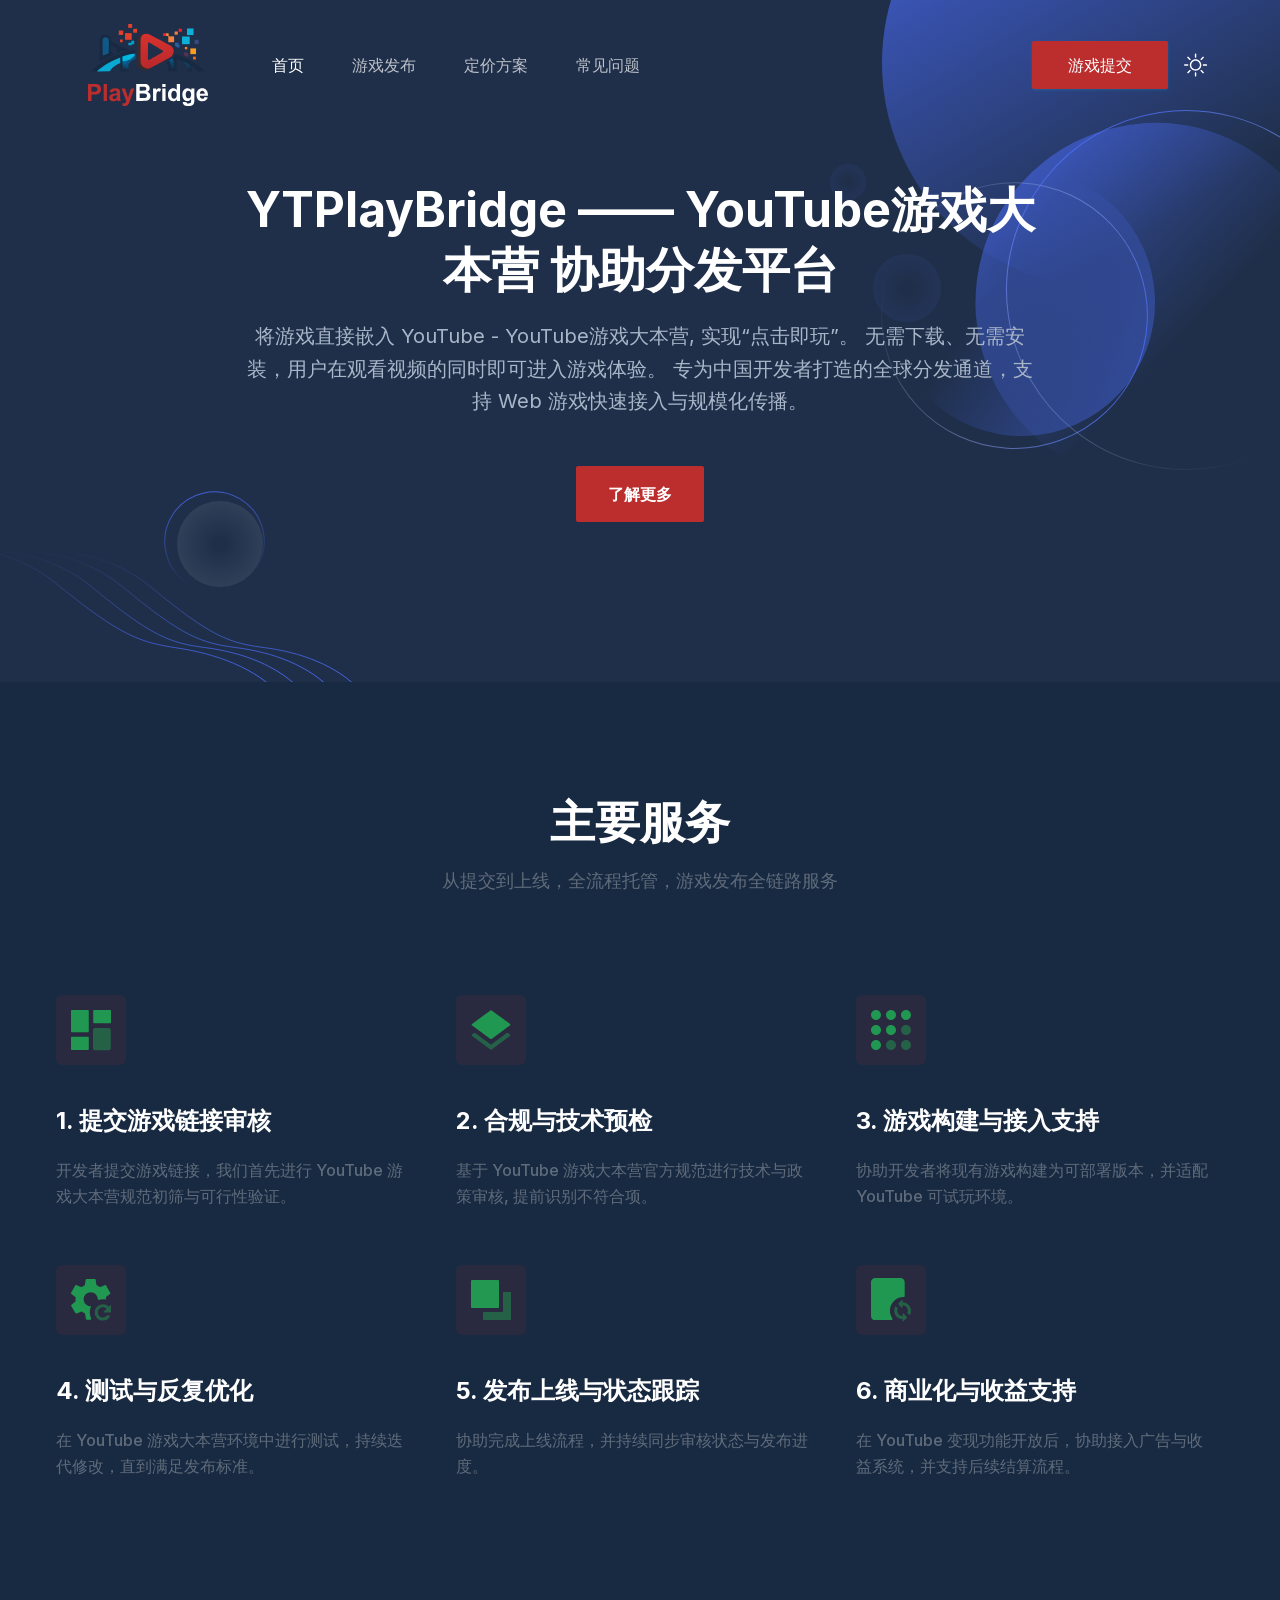
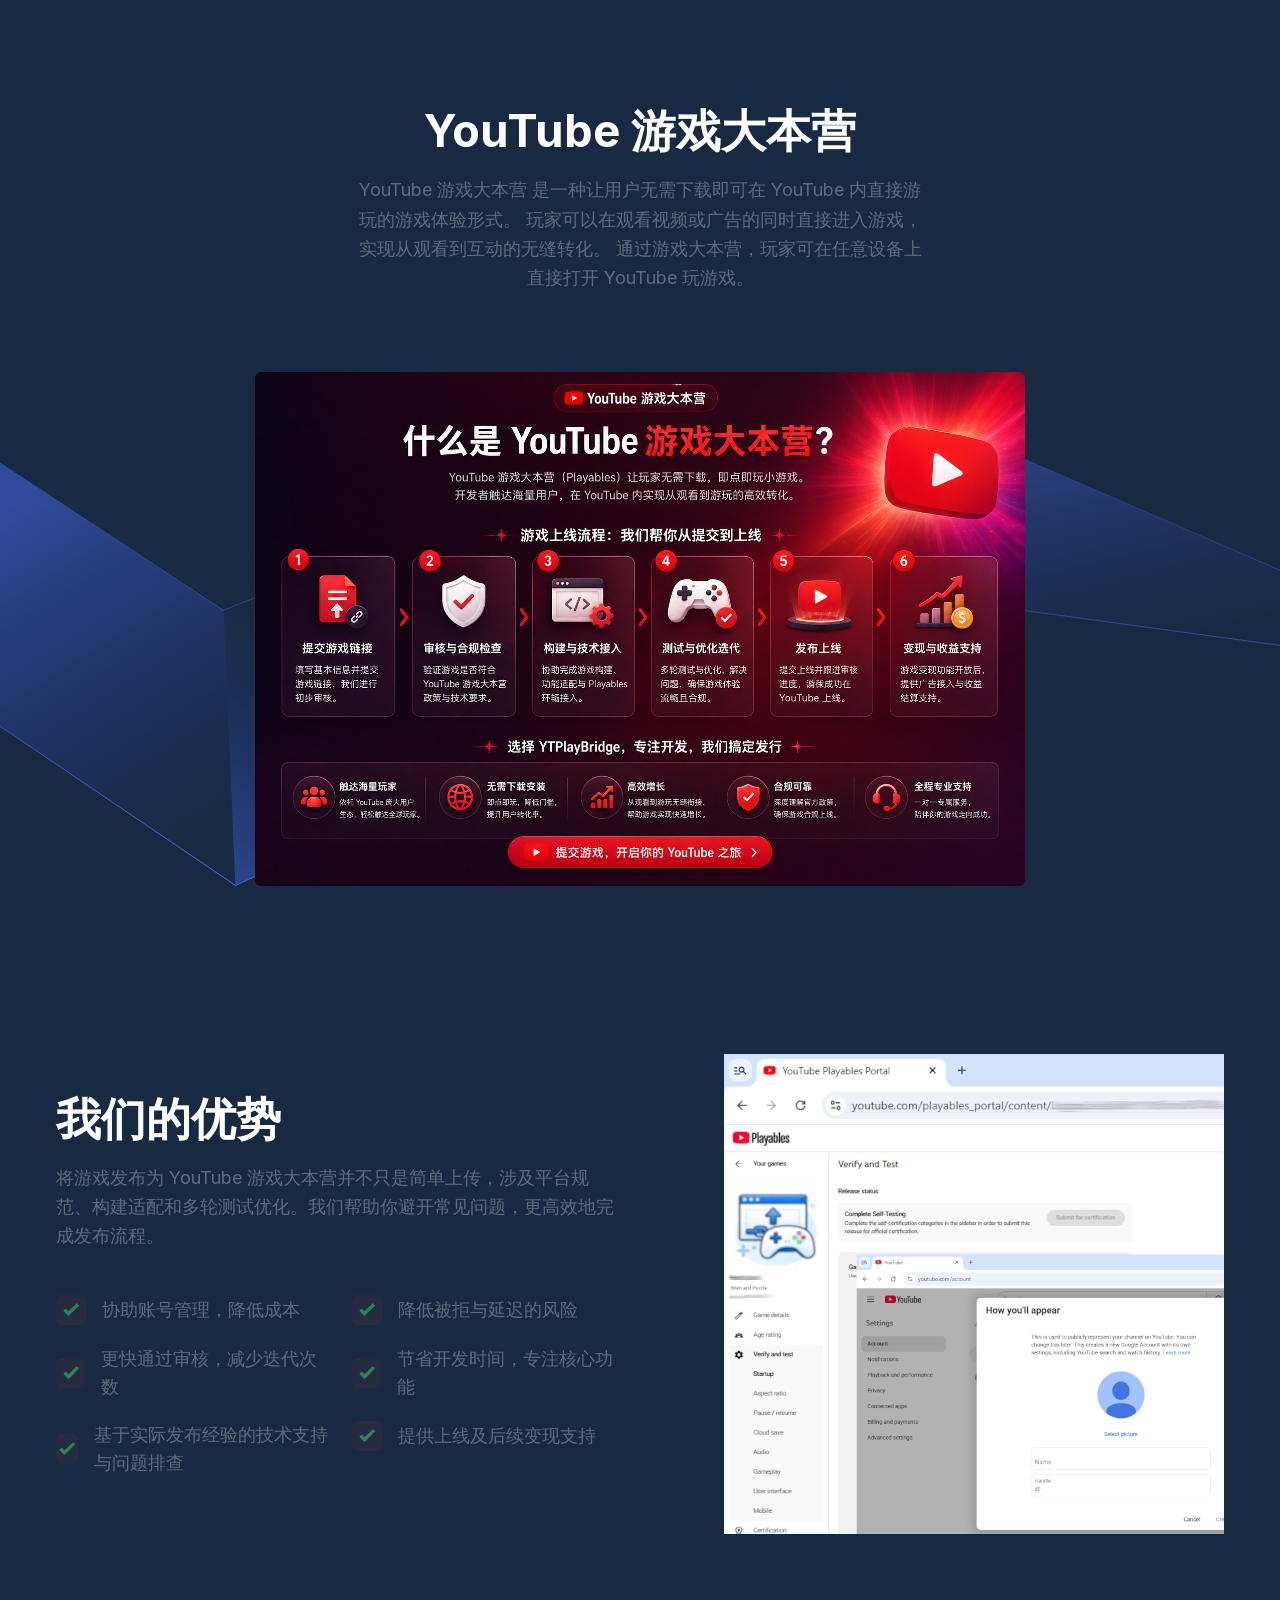
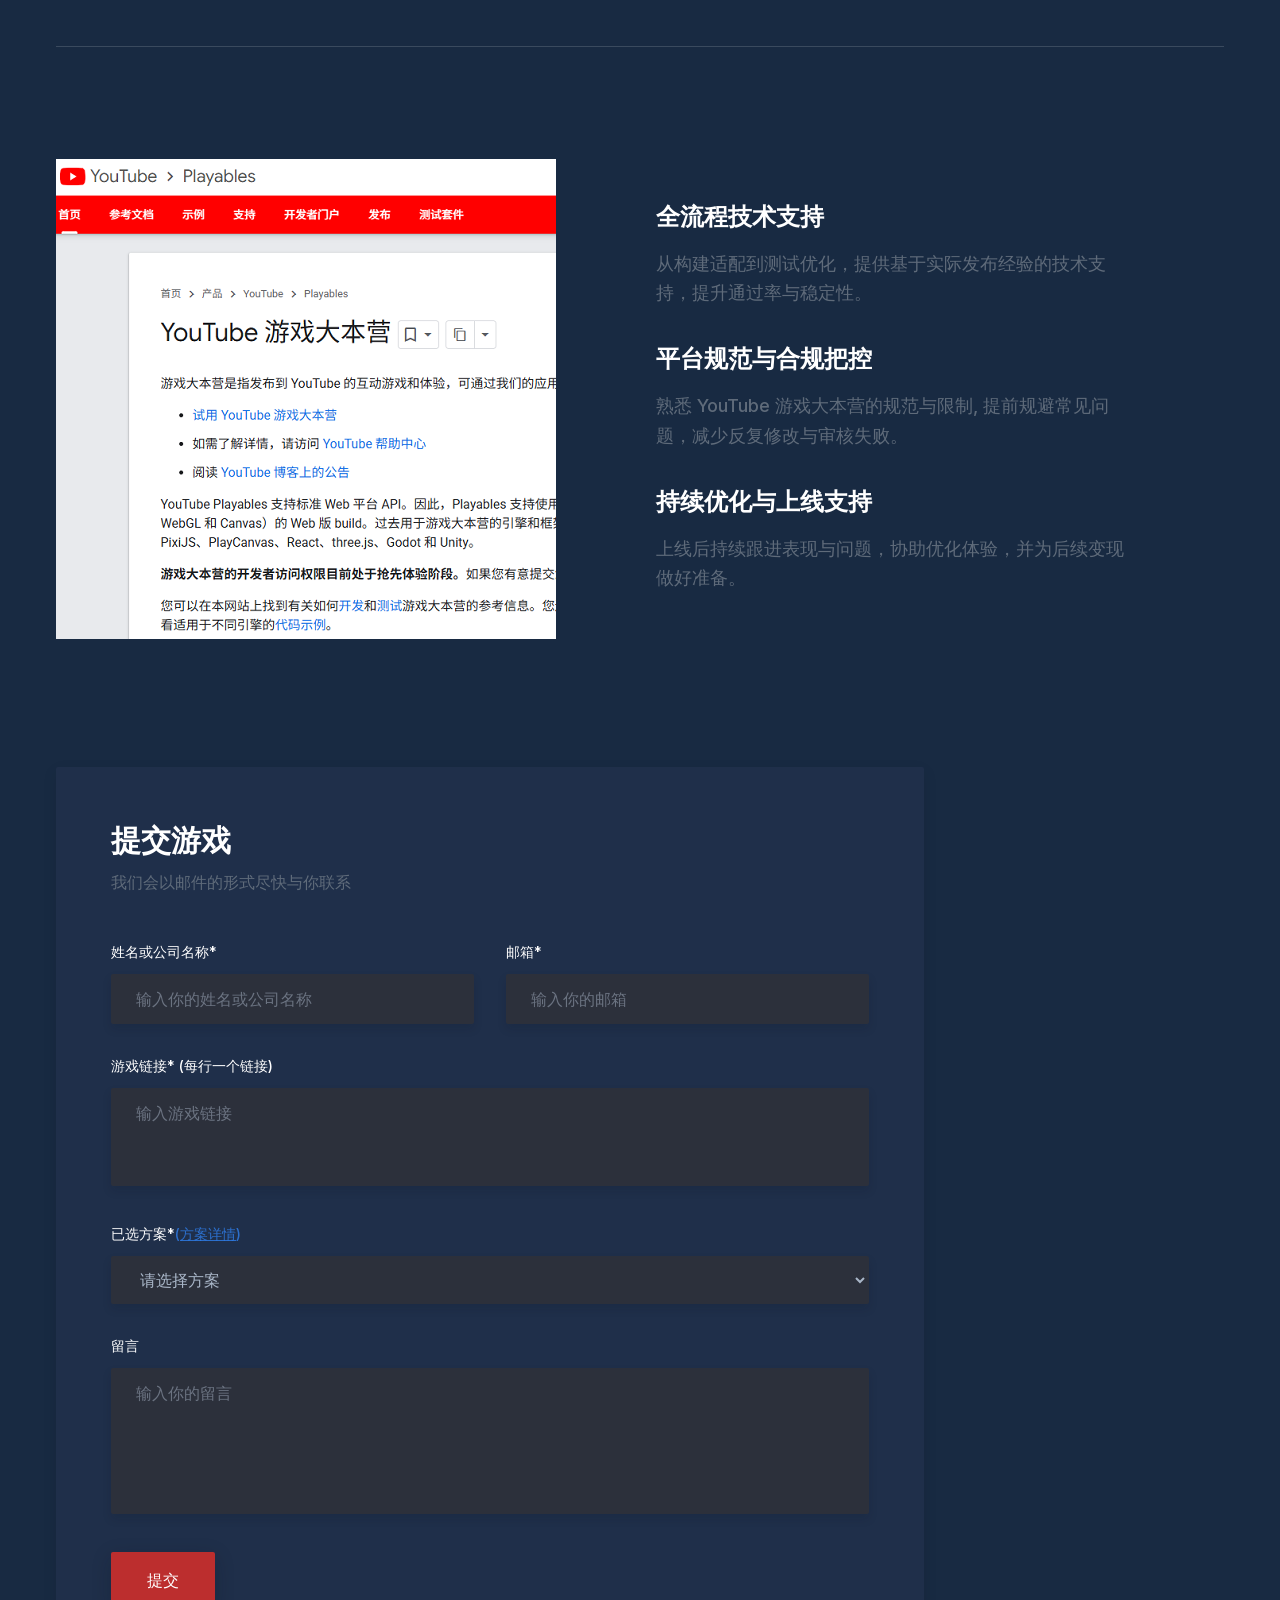
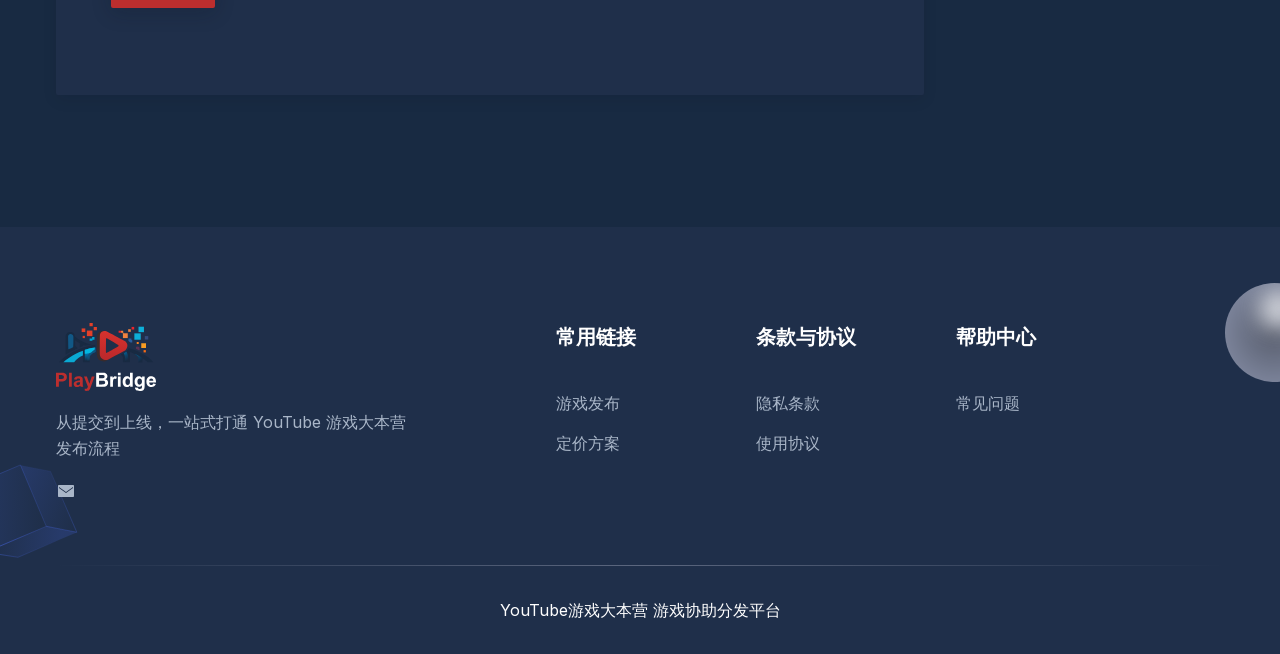
==== commit 844cf0b0: "Auto deploy from source repo" ====
--- a/index.html
+++ b/index.html
@@ -1 +1 @@
-<!DOCTYPE html><!--ti54sDGGh6QmuCBJLwH8Y--><html lang="en"><head><meta charSet="utf-8"/><meta name="viewport" content="width=device-width, initial-scale=1"/><link rel="preload" href="/_next/static/media/83afe278b6a6bb3c-s.p.3a6ba036.woff2" as="font" crossorigin="" type="font/woff2"/><link rel="stylesheet" href="/_next/static/chunks/a7e4f3b09c90315a.css" data-precedence="next"/><link rel="preload" as="script" fetchPriority="low" href="/_next/static/chunks/672f37f0f4789434.js"/><script src="/_next/static/chunks/8c4bb65ca9f95eb5.js" async=""></script><script src="/_next/static/chunks/8008d994f91f0fb6.js" async=""></script><script src="/_next/static/chunks/8296bf97416a5ebf.js" async=""></script><script src="/_next/static/chunks/turbopack-e8113b1ac129ff8a.js" async=""></script><script src="/_next/static/chunks/ff1a16fafef87110.js" async=""></script><script src="/_next/static/chunks/247eb132b7f7b574.js" async=""></script><script src="/_next/static/chunks/fea47a3ea1880df8.js" async=""></script><script src="/_next/static/chunks/bef40d0663e9e8c0.js" async=""></script><link rel="preload" href="https://challenges.cloudflare.com/turnstile/v0/api.js" as="script"/><meta name="next-size-adjust" content=""/><title>YouTube 游戏大本营协助分发平台</title><meta name="description" content="This is Home"/><script src="/_next/static/chunks/a6dad97d9634a72d.js" noModule=""></script></head><body class="bg-[#FCFCFC] dark:bg-black inter_5972bc34-module__OU16Qa__className"><div hidden=""><!--$--><!--/$--></div><script>!function(){try{var d=document.documentElement,c=d.classList;c.remove('light','dark');var e=localStorage.getItem('theme');if(e){c.add(e|| '')}else{c.add('dark');}if(e==='light'||e==='dark'||!e)d.style.colorScheme=e||'dark'}catch(t){}}();</script><div class="isolate"><header class="header top-0 left-0 z-40 flex w-full items-center absolute bg-transparent"><div class="container"><div class="relative -mx-4 pl-6 flex items-center justify-between"><div class="w-42 max-w-full pl-6 xl:mr-12"><a class="header-logo block w-full py-6 " href="/"><img alt="logo" loading="lazy" width="120" height="20" decoding="async" data-nimg="1" class="w-full dark:hidden" style="color:transparent" src="/images/logo/logo-2.svg"/><img alt="logo" loading="lazy" width="120" height="20" decoding="async" data-nimg="1" class="hidden w-full dark:block" style="color:transparent" src="/images/logo/logo.svg"/></a></div><div class="flex w-full items-center justify-between px-4"><div><button id="navbarToggler" aria-label="Mobile Menu" class="ring-primary absolute top-1/2 right-4 block translate-y-[-50%] rounded-lg px-3 py-[6px] focus:ring-2 lg:hidden"><span class="relative my-1.5 block h-0.5 w-[30px] bg-black transition-all duration-300 dark:bg-white  "></span><span class="relative my-1.5 block h-0.5 w-[30px] bg-black transition-all duration-300 dark:bg-white  "></span><span class="relative my-1.5 block h-0.5 w-[30px] bg-black transition-all duration-300 dark:bg-white  "></span></button><nav id="navbarCollapse" class="navbar border-body-color/50 dark:border-body-color/20 dark:bg-dark absolute right-0 z-30 w-[250px] rounded border-[.5px] bg-white px-6 py-4 duration-300 lg:visible lg:static lg:w-auto lg:border-none lg:!bg-transparent lg:p-0 lg:opacity-100 invisible top-[120%] opacity-0"><ul class="block lg:flex lg:space-x-12"><li class="group relative"><a class="flex py-2 text-base lg:mr-0 lg:inline-flex lg:px-0 lg:py-6 text-primary dark:text-white" href="/">首页</a></li><li class="group relative"><a class="flex py-2 text-base lg:mr-0 lg:inline-flex lg:px-0 lg:py-6 text-dark hover:text-primary dark:text-white/70 dark:hover:text-white" href="/how-it-works">游戏发布</a></li><li class="group relative"><a class="flex py-2 text-base lg:mr-0 lg:inline-flex lg:px-0 lg:py-6 text-dark hover:text-primary dark:text-white/70 dark:hover:text-white" href="/pricing">定价方案</a></li><li class="group relative"><a class="flex py-2 text-base lg:mr-0 lg:inline-flex lg:px-0 lg:py-6 text-dark hover:text-primary dark:text-white/70 dark:hover:text-white" href="/faq">常见问题</a></li></ul></nav></div><div class="flex items-center justify-end pr-16 lg:pr-0"><a class="ease-in-up shadow-btn hover:shadow-btn-hover bg-primary hover:bg-primary/90 rounded-xs px-8 py-3 text-base font-medium text-white transition duration-300 md:block md:px-9 lg:px-6 xl:px-9" href="/submit-for-review">游戏提交</a><div><button aria-label="theme toggler" class="flex items-center justify-center text-black rounded-full cursor-pointer bg-gray-2 dark:bg-dark-bg h-9 w-9 dark:text-white md:h-14 md:w-14"><svg viewBox="0 0 23 23" class="w-5 h-5 stroke-current dark:hidden md:h-6 md:w-6" fill="none"><path d="M9.55078 1.5C5.80078 1.5 1.30078 5.25 1.30078 11.25C1.30078 17.25 5.80078 21.75 11.8008 21.75C17.8008 21.75 21.5508 17.25 21.5508 13.5C13.3008 18.75 4.30078 9.75 9.55078 1.5Z" stroke-width="2" stroke-linecap="round" stroke-linejoin="round"></path></svg><svg viewBox="0 0 25 24" fill="none" xmlns="http://www.w3.org/2000/svg" class="hidden w-5 h-5 dark:block md:h-6 md:w-6"><mask id="path-1-inside-1_977:1934" fill="white"><path d="M12.0508 16.5C10.8573 16.5 9.71271 16.0259 8.8688 15.182C8.02489 14.3381 7.55078 13.1935 7.55078 12C7.55078 10.8065 8.02489 9.66193 8.8688 8.81802C9.71271 7.97411 10.8573 7.5 12.0508 7.5C13.2443 7.5 14.3888 7.97411 15.2328 8.81802C16.0767 9.66193 16.5508 10.8065 16.5508 12C16.5508 13.1935 16.0767 14.3381 15.2328 15.182C14.3888 16.0259 13.2443 16.5 12.0508 16.5ZM12.0508 18C13.6421 18 15.1682 17.3679 16.2934 16.2426C17.4186 15.1174 18.0508 13.5913 18.0508 12C18.0508 10.4087 17.4186 8.88258 16.2934 7.75736C15.1682 6.63214 13.6421 6 12.0508 6C10.4595 6 8.93336 6.63214 7.80814 7.75736C6.68292 8.88258 6.05078 10.4087 6.05078 12C6.05078 13.5913 6.68292 15.1174 7.80814 16.2426C8.93336 17.3679 10.4595 18 12.0508 18ZM12.0508 0C12.2497 0 12.4405 0.0790176 12.5811 0.21967C12.7218 0.360322 12.8008 0.551088 12.8008 0.75V3.75C12.8008 3.94891 12.7218 4.13968 12.5811 4.28033C12.4405 4.42098 12.2497 4.5 12.0508 4.5C11.8519 4.5 11.6611 4.42098 11.5205 4.28033C11.3798 4.13968 11.3008 3.94891 11.3008 3.75V0.75C11.3008 0.551088 11.3798 0.360322 11.5205 0.21967C11.6611 0.0790176 11.8519 0 12.0508 0V0ZM12.0508 19.5C12.2497 19.5 12.4405 19.579 12.5811 19.7197C12.7218 19.8603 12.8008 20.0511 12.8008 20.25V23.25C12.8008 23.4489 12.7218 23.6397 12.5811 23.7803C12.4405 23.921 12.2497 24 12.0508 24C11.8519 24 11.6611 23.921 11.5205 23.7803C11.3798 23.6397 11.3008 23.4489 11.3008 23.25V20.25C11.3008 20.0511 11.3798 19.8603 11.5205 19.7197C11.6611 19.579 11.8519 19.5 12.0508 19.5ZM24.0508 12C24.0508 12.1989 23.9718 12.3897 23.8311 12.5303C23.6905 12.671 23.4997 12.75 23.3008 12.75H20.3008C20.1019 12.75 19.9111 12.671 19.7705 12.5303C19.6298 12.3897 19.5508 12.1989 19.5508 12C19.5508 11.8011 19.6298 11.6103 19.7705 11.4697C19.9111 11.329 20.1019 11.25 20.3008 11.25H23.3008C23.4997 11.25 23.6905 11.329 23.8311 11.4697C23.9718 11.6103 24.0508 11.8011 24.0508 12ZM4.55078 12C4.55078 12.1989 4.47176 12.3897 4.33111 12.5303C4.19046 12.671 3.99969 12.75 3.80078 12.75H0.800781C0.601869 12.75 0.411103 12.671 0.270451 12.5303C0.129799 12.3897 0.0507813 12.1989 0.0507812 12C0.0507813 11.8011 0.129799 11.6103 0.270451 11.4697C0.411103 11.329 0.601869 11.25 0.800781 11.25H3.80078C3.99969 11.25 4.19046 11.329 4.33111 11.4697C4.47176 11.6103 4.55078 11.8011 4.55078 12ZM20.5363 3.5145C20.6769 3.65515 20.7559 3.84588 20.7559 4.04475C20.7559 4.24362 20.6769 4.43435 20.5363 4.575L18.4153 6.6975C18.3455 6.76713 18.2628 6.82235 18.1717 6.86C18.0806 6.89765 17.983 6.91699 17.8845 6.91692C17.6855 6.91678 17.4947 6.83758 17.354 6.69675C17.2844 6.62702 17.2292 6.54425 17.1915 6.45318C17.1539 6.36211 17.1345 6.26452 17.1346 6.16597C17.1348 5.96695 17.214 5.77613 17.3548 5.6355L19.4758 3.5145C19.6164 3.3739 19.8072 3.29491 20.006 3.29491C20.2049 3.29491 20.3956 3.3739 20.5363 3.5145ZM6.74678 17.304C6.88738 17.4446 6.96637 17.6354 6.96637 17.8342C6.96637 18.0331 6.88738 18.2239 6.74678 18.3645L4.62578 20.4855C4.48433 20.6221 4.29488 20.6977 4.09823 20.696C3.90158 20.6943 3.71347 20.6154 3.57442 20.4764C3.43536 20.3373 3.35648 20.1492 3.35478 19.9526C3.35307 19.7559 3.42866 19.5665 3.56528 19.425L5.68628 17.304C5.82693 17.1634 6.01766 17.0844 6.21653 17.0844C6.4154 17.0844 6.60614 17.1634 6.74678 17.304ZM20.5363 20.4855C20.3956 20.6261 20.2049 20.7051 20.006 20.7051C19.8072 20.7051 19.6164 20.6261 19.4758 20.4855L17.3548 18.3645C17.2182 18.223 17.1426 18.0336 17.1443 17.8369C17.146 17.6403 17.2249 17.4522 17.3639 17.3131C17.503 17.1741 17.6911 17.0952 17.8877 17.0935C18.0844 17.0918 18.2738 17.1674 18.4153 17.304L20.5363 19.425C20.6769 19.5656 20.7559 19.7564 20.7559 19.9552C20.7559 20.1541 20.6769 20.3449 20.5363 20.4855ZM6.74678 6.6975C6.60614 6.8381 6.4154 6.91709 6.21653 6.91709C6.01766 6.91709 5.82693 6.8381 5.68628 6.6975L3.56528 4.575C3.49365 4.50582 3.43651 4.42306 3.39721 4.33155C3.3579 4.24005 3.33721 4.14164 3.33634 4.04205C3.33548 3.94247 3.35445 3.84371 3.39216 3.75153C3.42988 3.65936 3.48557 3.57562 3.55598 3.5052C3.6264 3.43478 3.71014 3.37909 3.80232 3.34138C3.89449 3.30367 3.99325 3.2847 4.09283 3.28556C4.19242 3.28643 4.29083 3.30712 4.38233 3.34642C4.47384 3.38573 4.5566 3.44287 4.62578 3.5145L6.74678 5.6355C6.81663 5.70517 6.87204 5.78793 6.90985 5.87905C6.94766 5.97017 6.96712 6.06785 6.96712 6.1665C6.96712 6.26515 6.94766 6.36283 6.90985 6.45395C6.87204 6.54507 6.81663 6.62783 6.74678 6.6975Z"></path></mask><path d="M12.0508 16.5C10.8573 16.5 9.71271 16.0259 8.8688 15.182C8.02489 14.3381 7.55078 13.1935 7.55078 12C7.55078 10.8065 8.02489 9.66193 8.8688 8.81802C9.71271 7.97411 10.8573 7.5 12.0508 7.5C13.2443 7.5 14.3888 7.97411 15.2328 8.81802C16.0767 9.66193 16.5508 10.8065 16.5508 12C16.5508 13.1935 16.0767 14.3381 15.2328 15.182C14.3888 16.0259 13.2443 16.5 12.0508 16.5ZM12.0508 18C13.6421 18 15.1682 17.3679 16.2934 16.2426C17.4186 15.1174 18.0508 13.5913 18.0508 12C18.0508 10.4087 17.4186 8.88258 16.2934 7.75736C15.1682 6.63214 13.6421 6 12.0508 6C10.4595 6 8.93336 6.63214 7.80814 7.75736C6.68292 8.88258 6.05078 10.4087 6.05078 12C6.05078 13.5913 6.68292 15.1174 7.80814 16.2426C8.93336 17.3679 10.4595 18 12.0508 18ZM12.0508 0C12.2497 0 12.4405 0.0790176 12.5811 0.21967C12.7218 0.360322 12.8008 0.551088 12.8008 0.75V3.75C12.8008 3.94891 12.7218 4.13968 12.5811 4.28033C12.4405 4.42098 12.2497 4.5 12.0508 4.5C11.8519 4.5 11.6611 4.42098 11.5205 4.28033C11.3798 4.13968 11.3008 3.94891 11.3008 3.75V0.75C11.3008 0.551088 11.3798 0.360322 11.5205 0.21967C11.6611 0.0790176 11.8519 0 12.0508 0V0ZM12.0508 19.5C12.2497 19.5 12.4405 19.579 12.5811 19.7197C12.7218 19.8603 12.8008 20.0511 12.8008 20.25V23.25C12.8008 23.4489 12.7218 23.6397 12.5811 23.7803C12.4405 23.921 12.2497 24 12.0508 24C11.8519 24 11.6611 23.921 11.5205 23.7803C11.3798 23.6397 11.3008 23.4489 11.3008 23.25V20.25C11.3008 20.0511 11.3798 19.8603 11.5205 19.7197C11.6611 19.579 11.8519 19.5 12.0508 19.5ZM24.0508 12C24.0508 12.1989 23.9718 12.3897 23.8311 12.5303C23.6905 12.671 23.4997 12.75 23.3008 12.75H20.3008C20.1019 12.75 19.9111 12.671 19.7705 12.5303C19.6298 12.3897 19.5508 12.1989 19.5508 12C19.5508 11.8011 19.6298 11.6103 19.7705 11.4697C19.9111 11.329 20.1019 11.25 20.3008 11.25H23.3008C23.4997 11.25 23.6905 11.329 23.8311 11.4697C23.9718 11.6103 24.0508 11.8011 24.0508 12ZM4.55078 12C4.55078 12.1989 4.47176 12.3897 4.33111 12.5303C4.19046 12.671 3.99969 12.75 3.80078 12.75H0.800781C0.601869 12.75 0.411103 12.671 0.270451 12.5303C0.129799 12.3897 0.0507813 12.1989 0.0507812 12C0.0507813 11.8011 0.129799 11.6103 0.270451 11.4697C0.411103 11.329 0.601869 11.25 0.800781 11.25H3.80078C3.99969 11.25 4.19046 11.329 4.33111 11.4697C4.47176 11.6103 4.55078 11.8011 4.55078 12ZM20.5363 3.5145C20.6769 3.65515 20.7559 3.84588 20.7559 4.04475C20.7559 4.24362 20.6769 4.43435 20.5363 4.575L18.4153 6.6975C18.3455 6.76713 18.2628 6.82235 18.1717 6.86C18.0806 6.89765 17.983 6.91699 17.8845 6.91692C17.6855 6.91678 17.4947 6.83758 17.354 6.69675C17.2844 6.62702 17.2292 6.54425 17.1915 6.45318C17.1539 6.36211 17.1345 6.26452 17.1346 6.16597C17.1348 5.96695 17.214 5.77613 17.3548 5.6355L19.4758 3.5145C19.6164 3.3739 19.8072 3.29491 20.006 3.29491C20.2049 3.29491 20.3956 3.3739 20.5363 3.5145ZM6.74678 17.304C6.88738 17.4446 6.96637 17.6354 6.96637 17.8342C6.96637 18.0331 6.88738 18.2239 6.74678 18.3645L4.62578 20.4855C4.48433 20.6221 4.29488 20.6977 4.09823 20.696C3.90158 20.6943 3.71347 20.6154 3.57442 20.4764C3.43536 20.3373 3.35648 20.1492 3.35478 19.9526C3.35307 19.7559 3.42866 19.5665 3.56528 19.425L5.68628 17.304C5.82693 17.1634 6.01766 17.0844 6.21653 17.0844C6.4154 17.0844 6.60614 17.1634 6.74678 17.304ZM20.5363 20.4855C20.3956 20.6261 20.2049 20.7051 20.006 20.7051C19.8072 20.7051 19.6164 20.6261 19.4758 20.4855L17.3548 18.3645C17.2182 18.223 17.1426 18.0336 17.1443 17.8369C17.146 17.6403 17.2249 17.4522 17.3639 17.3131C17.503 17.1741 17.6911 17.0952 17.8877 17.0935C18.0844 17.0918 18.2738 17.1674 18.4153 17.304L20.5363 19.425C20.6769 19.5656 20.7559 19.7564 20.7559 19.9552C20.7559 20.1541 20.6769 20.3449 20.5363 20.4855ZM6.74678 6.6975C6.60614 6.8381 6.4154 6.91709 6.21653 6.91709C6.01766 6.91709 5.82693 6.8381 5.68628 6.6975L3.56528 4.575C3.49365 4.50582 3.43651 4.42306 3.39721 4.33155C3.3579 4.24005 3.33721 4.14164 3.33634 4.04205C3.33548 3.94247 3.35445 3.84371 3.39216 3.75153C3.42988 3.65936 3.48557 3.57562 3.55598 3.5052C3.6264 3.43478 3.71014 3.37909 3.80232 3.34138C3.89449 3.30367 3.99325 3.2847 4.09283 3.28556C4.19242 3.28643 4.29083 3.30712 4.38233 3.34642C4.47384 3.38573 4.5566 3.44287 4.62578 3.5145L6.74678 5.6355C6.81663 5.70517 6.87204 5.78793 6.90985 5.87905C6.94766 5.97017 6.96712 6.06785 6.96712 6.1665C6.96712 6.26515 6.94766 6.36283 6.90985 6.45395C6.87204 6.54507 6.81663 6.62783 6.74678 6.6975Z" fill="black" stroke="white" stroke-width="2" mask="url(#path-1-inside-1_977:1934)"></path></svg></button></div></div></div></div></div></header><section id="home" class="dark:bg-gray-dark relative z-10 overflow-hidden bg-white pt-[120px] pb-16 md:pt-[150px] md:pb-[120px] xl:pt-[180px] xl:pb-[160px] 2xl:pt-[210px] 2xl:pb-[200px]"><div class="container"><div class="-mx-4 flex flex-wrap"><div class="w-full px-4"><div class="mx-auto max-w-[800px] text-center"><h1 class="mb-5 text-3xl leading-tight font-bold text-black sm:text-4xl sm:leading-tight md:text-5xl md:leading-tight dark:text-white">YTPlayBridge —— YouTube游戏大本营 协助分发平台</h1><p class="text-body-color dark:text-body-color-dark mb-12 text-base leading-relaxed! sm:text-lg md:text-xl">将游戏直接嵌入 YouTube - YouTube游戏大本营, 实现“点击即玩”。 无需下载、无需安装，用户在观看视频的同时即可进入游戏体验。 专为中国开发者打造的全球分发通道，支持 Web 游戏快速接入与规模化传播。</p><div class="flex flex-col items-center justify-center space-y-4 sm:flex-row sm:space-y-0 sm:space-x-4"><a class="bg-primary hover:bg-primary/80 rounded-xs px-8 py-4 text-base font-semibold text-white duration-300 ease-in-out" href="/how-it-works">了解更多</a></div></div></div></div></div><div class="absolute top-0 right-0 z-[-1] opacity-30 lg:opacity-100"><svg width="450" height="556" viewBox="0 0 450 556" fill="none" xmlns="http://www.w3.org/2000/svg"><circle cx="277" cy="63" r="225" fill="url(#paint0_linear_25:217)"></circle><circle cx="17.9997" cy="182" r="18" fill="url(#paint1_radial_25:217)"></circle><circle cx="76.9997" cy="288" r="34" fill="url(#paint2_radial_25:217)"></circle><circle cx="325.486" cy="302.87" r="180" transform="rotate(-37.6852 325.486 302.87)" fill="url(#paint3_linear_25:217)"></circle><circle opacity="0.8" cx="184.521" cy="315.521" r="132.862" transform="rotate(114.874 184.521 315.521)" stroke="url(#paint4_linear_25:217)"></circle><circle opacity="0.8" cx="356" cy="290" r="179.5" transform="rotate(-30 356 290)" stroke="url(#paint5_linear_25:217)"></circle><circle opacity="0.8" cx="191.659" cy="302.659" r="133.362" transform="rotate(133.319 191.659 302.659)" fill="url(#paint6_linear_25:217)"></circle><defs><linearGradient id="paint0_linear_25:217" x1="-54.5003" y1="-178" x2="222" y2="288" gradientUnits="userSpaceOnUse"><stop stop-color="#4A6CF7"></stop><stop offset="1" stop-color="#4A6CF7" stop-opacity="0"></stop></linearGradient><radialGradient id="paint1_radial_25:217" cx="0" cy="0" r="1" gradientUnits="userSpaceOnUse" gradientTransform="translate(17.9997 182) rotate(90) scale(18)"><stop offset="0.145833" stop-color="#4A6CF7" stop-opacity="0"></stop><stop offset="1" stop-color="#4A6CF7" stop-opacity="0.08"></stop></radialGradient><radialGradient id="paint2_radial_25:217" cx="0" cy="0" r="1" gradientUnits="userSpaceOnUse" gradientTransform="translate(76.9997 288) rotate(90) scale(34)"><stop offset="0.145833" stop-color="#4A6CF7" stop-opacity="0"></stop><stop offset="1" stop-color="#4A6CF7" stop-opacity="0.08"></stop></radialGradient><linearGradient id="paint3_linear_25:217" x1="226.775" y1="-66.1548" x2="292.157" y2="351.421" gradientUnits="userSpaceOnUse"><stop stop-color="#4A6CF7"></stop><stop offset="1" stop-color="#4A6CF7" stop-opacity="0"></stop></linearGradient><linearGradient id="paint4_linear_25:217" x1="184.521" y1="182.159" x2="184.521" y2="448.882" gradientUnits="userSpaceOnUse"><stop stop-color="#4A6CF7"></stop><stop offset="1" stop-color="white" stop-opacity="0"></stop></linearGradient><linearGradient id="paint5_linear_25:217" x1="356" y1="110" x2="356" y2="470" gradientUnits="userSpaceOnUse"><stop stop-color="#4A6CF7"></stop><stop offset="1" stop-color="white" stop-opacity="0"></stop></linearGradient><linearGradient id="paint6_linear_25:217" x1="118.524" y1="29.2497" x2="166.965" y2="338.63" gradientUnits="userSpaceOnUse"><stop stop-color="#4A6CF7"></stop><stop offset="1" stop-color="#4A6CF7" stop-opacity="0"></stop></linearGradient></defs></svg></div><div class="absolute bottom-0 left-0 z-[-1] opacity-30 lg:opacity-100"><svg width="364" height="201" viewBox="0 0 364 201" fill="none" xmlns="http://www.w3.org/2000/svg"><path d="M5.88928 72.3303C33.6599 66.4798 101.397 64.9086 150.178 105.427C211.155 156.076 229.59 162.093 264.333 166.607C299.076 171.12 337.718 183.657 362.889 212.24" stroke="url(#paint0_linear_25:218)"></path><path d="M-22.1107 72.3303C5.65989 66.4798 73.3965 64.9086 122.178 105.427C183.155 156.076 201.59 162.093 236.333 166.607C271.076 171.12 309.718 183.657 334.889 212.24" stroke="url(#paint1_linear_25:218)"></path><path d="M-53.1107 72.3303C-25.3401 66.4798 42.3965 64.9086 91.1783 105.427C152.155 156.076 170.59 162.093 205.333 166.607C240.076 171.12 278.718 183.657 303.889 212.24" stroke="url(#paint2_linear_25:218)"></path><path d="M-98.1618 65.0889C-68.1416 60.0601 4.73364 60.4882 56.0734 102.431C120.248 154.86 139.905 161.419 177.137 166.956C214.37 172.493 255.575 186.165 281.856 215.481" stroke="url(#paint3_linear_25:218)"></path><circle opacity="0.8" cx="214.505" cy="60.5054" r="49.7205" transform="rotate(-13.421 214.505 60.5054)" stroke="url(#paint4_linear_25:218)"></circle><circle cx="220" cy="63" r="43" fill="url(#paint5_radial_25:218)"></circle><defs><linearGradient id="paint0_linear_25:218" x1="184.389" y1="69.2405" x2="184.389" y2="212.24" gradientUnits="userSpaceOnUse"><stop stop-color="#4A6CF7" stop-opacity="0"></stop><stop offset="1" stop-color="#4A6CF7"></stop></linearGradient><linearGradient id="paint1_linear_25:218" x1="156.389" y1="69.2405" x2="156.389" y2="212.24" gradientUnits="userSpaceOnUse"><stop stop-color="#4A6CF7" stop-opacity="0"></stop><stop offset="1" stop-color="#4A6CF7"></stop></linearGradient><linearGradient id="paint2_linear_25:218" x1="125.389" y1="69.2405" x2="125.389" y2="212.24" gradientUnits="userSpaceOnUse"><stop stop-color="#4A6CF7" stop-opacity="0"></stop><stop offset="1" stop-color="#4A6CF7"></stop></linearGradient><linearGradient id="paint3_linear_25:218" x1="93.8507" y1="67.2674" x2="89.9278" y2="210.214" gradientUnits="userSpaceOnUse"><stop stop-color="#4A6CF7" stop-opacity="0"></stop><stop offset="1" stop-color="#4A6CF7"></stop></linearGradient><linearGradient id="paint4_linear_25:218" x1="214.505" y1="10.2849" x2="212.684" y2="99.5816" gradientUnits="userSpaceOnUse"><stop stop-color="#4A6CF7"></stop><stop offset="1" stop-color="#4A6CF7" stop-opacity="0"></stop></linearGradient><radialGradient id="paint5_radial_25:218" cx="0" cy="0" r="1" gradientUnits="userSpaceOnUse" gradientTransform="translate(220 63) rotate(90) scale(43)"><stop offset="0.145833" stop-color="white" stop-opacity="0"></stop><stop offset="1" stop-color="white" stop-opacity="0.08"></stop></radialGradient></defs></svg></div></section><section id="features" class="py-16 md:py-20 lg:py-28"><div class="container"><div class="w-full mx-auto text-center" style="max-width:570px;margin-bottom:100px"><h2 class="mb-4 text-3xl font-bold leading-tight! text-black dark:text-white sm:text-4xl md:text-[45px]">主要服务</h2><p class="text-base leading-relaxed! text-body-color md:text-lg">从提交到上线，全流程托管，游戏发布全链路服务</p></div><div class="grid grid-cols-1 gap-x-8 gap-y-14 md:grid-cols-2 lg:grid-cols-3"><div class="w-full"><div class="wow fadeInUp" data-wow-delay=".15s"><div class="bg-primary/10 text-green/80 mb-10 flex h-[70px] w-[70px] items-center justify-center rounded-md"><svg width="40" height="41" viewBox="0 0 40 41" class="fill-current"><path opacity="0.5" d="M37.7778 40.2223H24C22.8954 40.2223 22 39.3268 22 38.2223V20.0001C22 18.8955 22.8954 18.0001 24 18.0001H37.7778C38.8823 18.0001 39.7778 18.8955 39.7778 20.0001V38.2223C39.7778 39.3268 38.8823 40.2223 37.7778 40.2223Z"></path><path d="M23.2222 0C22.6699 0 22.2222 0.447715 22.2222 1V12.3333C22.2222 12.8856 22.6699 13.3333 23.2222 13.3333H39C39.5523 13.3333 40 12.8856 40 12.3333V0.999999C40 0.447714 39.5523 0 39 0H23.2222ZM0 39C0 39.5523 0.447715 40 1 40H16.7778C17.3301 40 17.7778 39.5523 17.7778 39V27.6667C17.7778 27.1144 17.3301 26.6667 16.7778 26.6667H1C0.447716 26.6667 0 27.1144 0 27.6667V39ZM0 21.2222C0 21.7745 0.447715 22.2222 1 22.2222H16.7778C17.3301 22.2222 17.7778 21.7745 17.7778 21.2222V0.999999C17.7778 0.447714 17.3301 0 16.7778 0H1C0.447716 0 0 0.447715 0 1V21.2222Z"></path></svg></div><h3 class="mb-5 text-xl font-bold text-black sm:text-2xl lg:text-xl xl:text-2xl dark:text-white">1. 提交游戏链接审核</h3><p class="text-body-color pr-[10px] text-base leading-relaxed font-medium">开发者提交游戏链接，我们首先进行 YouTube 游戏大本营规范初筛与可行性验证。</p></div></div><div class="w-full"><div class="wow fadeInUp" data-wow-delay=".15s"><div class="bg-primary/10 text-green/80 mb-10 flex h-[70px] w-[70px] items-center justify-center rounded-md"><svg width="40" height="40" viewBox="0 0 40 40" class="fill-current"><path opacity="0.5" d="M20.5914 34.2584C20.2394 34.5172 19.7603 34.5175 19.408 34.2593L4.19163 23.1079C3.8395 22.8498 3.36065 22.85 3.00873 23.1084L1.09802 24.5111C0.553731 24.9107 0.553731 25.7237 1.09802 26.1233L19.4082 39.5655C19.7604 39.824 20.2396 39.824 20.5918 39.5655L38.9029 26.1226C39.4469 25.7232 39.4473 24.9107 38.9036 24.5109L36.9701 23.0889C36.6177 22.8298 36.1378 22.8297 35.7854 23.0888L20.5914 34.2584Z"></path><path d="M19.408 28.931C19.7603 29.1896 20.2396 29.1894 20.5918 28.9306L36.3556 17.3466L38.8979 15.4883C39.4437 15.0894 39.4446 14.275 38.8996 13.8749L20.5918 0.43445C20.2396 0.175911 19.7604 0.175913 19.4082 0.434452L1.09706 13.8774C0.553051 14.2767 0.552712 15.0892 1.09638 15.4891L3.62222 17.3466L19.408 28.931Z"></path></svg></div><h3 class="mb-5 text-xl font-bold text-black sm:text-2xl lg:text-xl xl:text-2xl dark:text-white">2. 合规与技术预检</h3><p class="text-body-color pr-[10px] text-base leading-relaxed font-medium">基于 YouTube 游戏大本营官方规范进行技术与政策审核, 提前识别不符合项。</p></div></div><div class="w-full"><div class="wow fadeInUp" data-wow-delay=".15s"><div class="bg-primary/10 text-green/80 mb-10 flex h-[70px] w-[70px] items-center justify-center rounded-md"><svg width="40" height="40" viewBox="0 0 40 40" class="fill-current"><path opacity="0.5" d="M20 30C22.75 30 25 32.25 25 35C25 37.75 22.75 40 20 40C17.25 40 15 37.75 15 35C15 32.25 17.25 30 20 30ZM35 30C37.75 30 40 32.25 40 35C40 37.75 37.75 40 35 40C32.25 40 30 37.75 30 35C30 32.25 32.25 30 35 30ZM35 15C37.75 15 40 17.25 40 20C40 22.75 37.75 25 35 25C32.25 25 30 22.75 30 20C30 17.25 32.25 15 35 15Z"></path><path d="M20 15C22.75 15 25 17.25 25 20C25 22.75 22.75 25 20 25C17.25 25 15 22.75 15 20C15 17.25 17.25 15 20 15ZM20 0C22.75 0 25 2.25 25 5C25 7.75 22.75 10 20 10C17.25 10 15 7.75 15 5C15 2.25 17.25 0 20 0ZM5 30C7.75 30 10 32.25 10 35C10 37.75 7.75 40 5 40C2.25 40 0 37.75 0 35C0 32.25 2.25 30 5 30ZM5 15C7.75 15 10 17.25 10 20C10 22.75 7.75 25 5 25C2.25 25 0 22.75 0 20C0 17.25 2.25 15 5 15ZM5 0C7.75 0 10 2.25 10 5C10 7.75 7.75 10 5 10C2.25 10 0 7.75 0 5C0 2.25 2.25 0 5 0ZM35 0C37.75 0 40 2.25 40 5C40 7.75 37.75 10 35 10C32.25 10 30 7.75 30 5C30 2.25 32.25 0 35 0Z"></path></svg></div><h3 class="mb-5 text-xl font-bold text-black sm:text-2xl lg:text-xl xl:text-2xl dark:text-white">3. 游戏构建与接入支持</h3><p class="text-body-color pr-[10px] text-base leading-relaxed font-medium">协助开发者将现有游戏构建为可部署版本，并适配 YouTube 可试玩环境。</p></div></div><div class="w-full"><div class="wow fadeInUp" data-wow-delay=".15s"><div class="bg-primary/10 text-green/80 mb-10 flex h-[70px] w-[70px] items-center justify-center rounded-md"><svg width="40" height="42" viewBox="0 0 40 42" class="fill-current"><path opacity="0.5" d="M31.8943 25.3303C34.1233 25.3303 36.1497 26.1409 37.5682 27.762L39.1464 26.1839C39.4614 25.8689 39.9999 26.092 39.9999 26.5374V32.936C39.9999 33.2121 39.7761 33.436 39.4999 33.436H33.1014C32.6559 33.436 32.4328 32.8974 32.7478 32.5825L35.5418 29.7885C34.5286 28.9779 33.3128 28.37 31.8943 28.37C29.0573 28.37 26.8282 30.599 26.8282 33.436C26.8282 36.273 29.0573 38.5021 31.8943 38.5021C33.3549 38.5021 34.6511 37.844 35.6345 36.8244C35.8406 36.6107 36.1187 36.4756 36.4155 36.4756H38.6535C39.0072 36.4756 39.2477 36.833 39.0881 37.1487C37.7427 39.8107 35.0781 41.5417 31.8943 41.5417C27.4361 41.5417 23.7886 37.8941 23.7886 33.436C23.7886 28.9779 27.4361 25.3303 31.8943 25.3303Z"></path><path d="M18.7226 33.436C18.7226 31.3572 19.2513 29.4548 19.9799 27.7285C20.0541 27.5529 19.9264 27.3567 19.7358 27.3567C15.8856 27.3567 12.6433 24.1144 12.6433 20.2642C12.6433 16.414 15.8856 13.1717 19.7358 13.1717C23.586 13.1717 26.8283 16.414 26.8283 20.2642C26.8283 20.5105 27.3897 21.0054 27.6246 20.9313C28.9274 20.5206 30.2827 20.2642 31.8943 20.2642C32.775 20.2642 33.6557 20.4173 34.5364 20.5905C34.7422 20.6309 34.9339 20.4739 34.9339 20.2642C34.9339 19.8699 34.9339 19.3904 34.8787 18.9362C34.827 18.5117 34.9599 18.0636 35.3001 17.8045L38.9868 14.9955C39.3921 14.5902 39.3921 14.1849 39.1894 13.7797L35.1857 6.77316C35.153 6.71599 35.1272 6.65499 35.1021 6.59411C34.9143 6.13895 34.5848 6.08618 34.1135 6.08007C33.9863 6.07841 33.86 6.10354 33.7419 6.15079L29.3957 7.88927C29.0613 8.02302 28.6829 7.96367 28.3887 7.75599C27.6155 7.21023 26.7521 6.75466 25.8752 6.31262C25.5838 6.16573 25.3813 5.88702 25.3335 5.56423L24.6729 1.10574C24.6265 0.792572 24.6613 0.389935 24.3993 0.212245C24.2235 0.0930361 23.9828 0 23.7886 0H15.6829C15.3021 0 14.7424 0.35783 14.6762 0.73726C14.6678 0.785579 14.6661 0.834927 14.6589 0.883445L13.9492 5.67408C13.894 6.04692 13.6313 6.35205 13.2873 6.50604C12.4439 6.88359 11.673 7.42345 10.8193 7.89265C10.5647 8.03264 10.26 8.04143 9.99178 7.92966L5.73545 6.15619C5.61358 6.10541 5.48273 6.07832 5.35072 6.08016C4.8506 6.08715 4.49147 6.1485 4.13234 6.68719L0.0794975 13.7797C-0.123145 14.1849 0.0794976 14.5902 0.484782 14.9955L4.34631 17.9376C4.59456 18.1268 4.74261 18.4216 4.7079 18.7317C4.65068 19.243 4.53762 19.8101 4.53762 20.2642C4.53762 20.6648 4.53762 21.1534 4.59561 21.614C4.64767 22.0276 4.52563 22.4644 4.20164 22.7267L0.484782 25.7355C0.0794976 26.1408 0.0794978 26.5461 0.28214 26.9514L4.33498 34.0439C4.5154 34.4047 4.85644 34.4443 5.35811 34.4486C5.48532 34.4497 5.61152 34.4249 5.72964 34.3776L10.0758 32.6392C10.4102 32.5054 10.7887 32.5648 11.0829 32.7724C11.8561 33.3182 12.7195 33.7738 13.5964 34.2158C13.8878 34.3627 14.0903 34.6414 14.1381 34.9642L14.8616 39.8476C14.8688 39.8961 14.871 39.9453 14.8768 39.994C14.9222 40.3734 15.3145 40.7311 15.8856 40.7311H19.13C19.9191 40.7311 20.4065 39.8523 20.0627 39.1421C19.1998 37.3593 18.7226 35.4573 18.7226 33.436Z"></path></svg></div><h3 class="mb-5 text-xl font-bold text-black sm:text-2xl lg:text-xl xl:text-2xl dark:text-white">4. 测试与反复优化</h3><p class="text-body-color pr-[10px] text-base leading-relaxed font-medium">在 YouTube 游戏大本营环境中进行测试，持续迭代修改，直到满足发布标准。</p></div></div><div class="w-full"><div class="wow fadeInUp" data-wow-delay=".15s"><div class="bg-primary/10 text-green/80 mb-10 flex h-[70px] w-[70px] items-center justify-center rounded-md"><svg width="40" height="40" viewBox="0 0 40 40" class="fill-current"><path opacity="0.5" d="M39 12C39.5523 12 40 12.4477 40 13V39C40 39.5523 39.5523 40 39 40H13C12.4477 40 12 39.5523 12 39V33C12 32.4477 12.4477 32 13 32H31C31.5523 32 32 31.5523 32 31V13C32 12.4477 32.4477 12 33 12H39Z"></path><rect width="28" height="28" rx="1"></rect></svg></div><h3 class="mb-5 text-xl font-bold text-black sm:text-2xl lg:text-xl xl:text-2xl dark:text-white">5. 发布上线与状态跟踪</h3><p class="text-body-color pr-[10px] text-base leading-relaxed font-medium">协助完成上线流程，并持续同步审核状态与发布进度。</p></div></div><div class="w-full"><div class="wow fadeInUp" data-wow-delay=".15s"><div class="bg-primary/10 text-green/80 mb-10 flex h-[70px] w-[70px] items-center justify-center rounded-md"><svg width="40" height="45" viewBox="0 0 40 45" class="fill-current"><path opacity="0.5" d="M31.579 37.8948C28.6737 37.8948 26.3158 35.5369 26.3158 32.6317C26.3158 31.9159 26.4527 31.2306 26.7135 30.6015C26.7959 30.4027 26.7605 30.1711 26.6083 30.019L24.9997 28.4103C24.7766 28.1872 24.4043 28.2238 24.2487 28.4983C23.5588 29.7145 23.1579 31.125 23.1579 32.6317C23.1579 37.2843 26.9263 41.0527 31.579 41.0527V43.0035C31.579 43.449 32.1175 43.6721 32.4325 43.3571L35.9622 39.8273C36.1575 39.6321 36.1575 39.3155 35.9622 39.1202L32.4325 35.5905C32.1175 35.2755 31.579 35.4986 31.579 35.9441V37.8948ZM31.579 24.2106V22.2598C31.579 21.8144 31.0404 21.5913 30.7254 21.9063L27.1957 25.436C27.0004 25.6313 27.0004 25.9479 27.1957 26.1431L30.7254 29.6729C31.0404 29.9879 31.579 29.7648 31.579 29.3193V27.3685C34.4842 27.3685 36.8421 29.7264 36.8421 32.6317C36.8421 33.3474 36.7052 34.0328 36.4444 34.6618C36.362 34.8606 36.3974 35.0922 36.5496 35.2444L38.1582 36.853C38.3813 37.0762 38.7536 37.0396 38.9092 36.7651C39.5991 35.5488 40 34.1384 40 32.6317C40 27.9791 36.2316 24.2106 31.579 24.2106Z"></path><path d="M18.9474 32.6316C18.9474 35.4705 19.8099 38.0969 21.2941 40.2796C21.7904 41.0094 21.3054 42.1053 20.4229 42.1053H4.21053C1.87368 42.1053 0 40.2316 0 37.8947V4.21053C0 1.89474 1.87368 0 4.21053 0H6.31579H16.8421H29.4737C31.7895 0 33.6842 1.87368 33.6842 4.21053V17.9544C33.6842 18.5032 33.1804 18.9474 32.6316 18.9474C25.0737 18.9474 18.9474 25.0737 18.9474 32.6316Z"></path></svg></div><h3 class="mb-5 text-xl font-bold text-black sm:text-2xl lg:text-xl xl:text-2xl dark:text-white">6. 商业化与收益支持</h3><p class="text-body-color pr-[10px] text-base leading-relaxed font-medium">在 YouTube 变现功能开放后，协助接入广告与收益系统，并支持后续结算流程。</p></div></div></div></div></section><section class="relative z-10 py-16 md:py-20 lg:py-28"><div class="container"><div class="w-full mx-auto text-center" style="max-width:570px;margin-bottom:80px"><h2 class="mb-4 text-3xl font-bold leading-tight! text-black dark:text-white sm:text-4xl md:text-[45px]">YouTube 游戏大本营</h2><p class="text-base leading-relaxed! text-body-color md:text-lg">YouTube 游戏大本营 是一种让用户无需下载即可在 YouTube 内直接游玩的游戏体验形式。 玩家可以在观看视频或广告的同时直接进入游戏，实现从观看到互动的无缝转化。 通过游戏大本营，玩家可在任意设备上直接打开 YouTube 玩游戏。</p></div></div><div class="relative overflow-hidden"><div class="-mx-4 flex flex-wrap"><div class="w-full px-4"><div class="mx-auto max-w-[770px] overflow-hidden rounded-md"><div class="relative aspect-3/2 items-center justify-center"><img alt="video image" loading="lazy" decoding="async" data-nimg="fill" class="object-cover" style="position:absolute;height:100%;width:100%;left:0;top:0;right:0;bottom:0;color:transparent" src="/images/video/image-01.png"/></div></div></div></div><div class="absolute right-0 bottom-0 left-0 z-[-1] h-full w-full bg-[url(/images/video/shape.svg)] bg-cover bg-center bg-no-repeat"></div></div></section><section id="about" class="pt-8 md:pt-8 lg:pt-14"><div class="container"><div class="border-body-color/[.15] border-b pb-16 md:pb-20 lg:pb-28 dark:border-white/[.15]"><div class="-mx-4 flex flex-wrap items-center"><div class="w-full px-4 lg:w-1/2"><div class="w-full " style="max-width:570px;margin-bottom:44px"><h2 class="mb-4 text-3xl font-bold leading-tight! text-black dark:text-white sm:text-4xl md:text-[45px]">我们的优势</h2><p class="text-base leading-relaxed! text-body-color md:text-lg">将游戏发布为 YouTube 游戏大本营并不只是简单上传，涉及平台规范、构建适配和多轮测试优化。我们帮助你避开常见问题，更高效地完成发布流程。</p></div><div class="mb-12 max-w-[570px] lg:mb-0" data-wow-delay=".15s"><div class="mx-[-12px] flex flex-wrap"><div class="w-full px-3 sm:w-1/2 lg:w-full xl:w-1/2"><p class="text-body-color mb-5 flex items-center text-lg font-medium"><span class="bg-primary/10 text-green/70 mr-4 flex h-[30px] w-[30px] items-center justify-center rounded-md"><svg width="16" height="13" viewBox="0 0 16 13" class="fill-current"><path d="M5.8535 12.6631C5.65824 12.8584 5.34166 12.8584 5.1464 12.6631L0.678505 8.1952C0.483242 7.99994 0.483242 7.68336 0.678505 7.4881L2.32921 5.83739C2.52467 5.64193 2.84166 5.64216 3.03684 5.83791L5.14622 7.95354C5.34147 8.14936 5.65859 8.14952 5.85403 7.95388L13.3797 0.420561C13.575 0.22513 13.8917 0.225051 14.087 0.420383L15.7381 2.07143C15.9333 2.26669 15.9333 2.58327 15.7381 2.77854L5.8535 12.6631Z"></path></svg></span>协助账号管理，降低成本</p><p class="text-body-color mb-5 flex items-center text-lg font-medium"><span class="bg-primary/10 text-green/70 mr-4 flex h-[30px] w-[30px] items-center justify-center rounded-md"><svg width="16" height="13" viewBox="0 0 16 13" class="fill-current"><path d="M5.8535 12.6631C5.65824 12.8584 5.34166 12.8584 5.1464 12.6631L0.678505 8.1952C0.483242 7.99994 0.483242 7.68336 0.678505 7.4881L2.32921 5.83739C2.52467 5.64193 2.84166 5.64216 3.03684 5.83791L5.14622 7.95354C5.34147 8.14936 5.65859 8.14952 5.85403 7.95388L13.3797 0.420561C13.575 0.22513 13.8917 0.225051 14.087 0.420383L15.7381 2.07143C15.9333 2.26669 15.9333 2.58327 15.7381 2.77854L5.8535 12.6631Z"></path></svg></span>更快通过审核，减少迭代次数</p><p class="text-body-color mb-5 flex items-center text-lg font-medium"><span class="bg-primary/10 text-green/70 mr-4 flex h-[30px] w-[30px] items-center justify-center rounded-md"><svg width="16" height="13" viewBox="0 0 16 13" class="fill-current"><path d="M5.8535 12.6631C5.65824 12.8584 5.34166 12.8584 5.1464 12.6631L0.678505 8.1952C0.483242 7.99994 0.483242 7.68336 0.678505 7.4881L2.32921 5.83739C2.52467 5.64193 2.84166 5.64216 3.03684 5.83791L5.14622 7.95354C5.34147 8.14936 5.65859 8.14952 5.85403 7.95388L13.3797 0.420561C13.575 0.22513 13.8917 0.225051 14.087 0.420383L15.7381 2.07143C15.9333 2.26669 15.9333 2.58327 15.7381 2.77854L5.8535 12.6631Z"></path></svg></span>基于实际发布经验的技术支持与问题排查</p></div><div class="w-full px-3 sm:w-1/2 lg:w-full xl:w-1/2"><p class="text-body-color mb-5 flex items-center text-lg font-medium"><span class="bg-primary/10 text-green/70 mr-4 flex h-[30px] w-[30px] items-center justify-center rounded-md"><svg width="16" height="13" viewBox="0 0 16 13" class="fill-current"><path d="M5.8535 12.6631C5.65824 12.8584 5.34166 12.8584 5.1464 12.6631L0.678505 8.1952C0.483242 7.99994 0.483242 7.68336 0.678505 7.4881L2.32921 5.83739C2.52467 5.64193 2.84166 5.64216 3.03684 5.83791L5.14622 7.95354C5.34147 8.14936 5.65859 8.14952 5.85403 7.95388L13.3797 0.420561C13.575 0.22513 13.8917 0.225051 14.087 0.420383L15.7381 2.07143C15.9333 2.26669 15.9333 2.58327 15.7381 2.77854L5.8535 12.6631Z"></path></svg></span>降低被拒与延迟的风险</p><p class="text-body-color mb-5 flex items-center text-lg font-medium"><span class="bg-primary/10 text-green/70 mr-4 flex h-[30px] w-[30px] items-center justify-center rounded-md"><svg width="16" height="13" viewBox="0 0 16 13" class="fill-current"><path d="M5.8535 12.6631C5.65824 12.8584 5.34166 12.8584 5.1464 12.6631L0.678505 8.1952C0.483242 7.99994 0.483242 7.68336 0.678505 7.4881L2.32921 5.83739C2.52467 5.64193 2.84166 5.64216 3.03684 5.83791L5.14622 7.95354C5.34147 8.14936 5.65859 8.14952 5.85403 7.95388L13.3797 0.420561C13.575 0.22513 13.8917 0.225051 14.087 0.420383L15.7381 2.07143C15.9333 2.26669 15.9333 2.58327 15.7381 2.77854L5.8535 12.6631Z"></path></svg></span>节省开发时间，专注核心功能</p><p class="text-body-color mb-5 flex items-center text-lg font-medium"><span class="bg-primary/10 text-green/70 mr-4 flex h-[30px] w-[30px] items-center justify-center rounded-md"><svg width="16" height="13" viewBox="0 0 16 13" class="fill-current"><path d="M5.8535 12.6631C5.65824 12.8584 5.34166 12.8584 5.1464 12.6631L0.678505 8.1952C0.483242 7.99994 0.483242 7.68336 0.678505 7.4881L2.32921 5.83739C2.52467 5.64193 2.84166 5.64216 3.03684 5.83791L5.14622 7.95354C5.34147 8.14936 5.65859 8.14952 5.85403 7.95388L13.3797 0.420561C13.575 0.22513 13.8917 0.225051 14.087 0.420383L15.7381 2.07143C15.9333 2.26669 15.9333 2.58327 15.7381 2.77854L5.8535 12.6631Z"></path></svg></span>提供上线及后续变现支持</p></div></div></div></div><div class="w-full px-4 lg:w-1/2"><div class="relative mx-auto aspect-25/24 max-w-[500px] lg:mr-0"><img alt="about-image" loading="lazy" decoding="async" data-nimg="fill" class="drop-shadow-three mx-auto max-w-full lg:mr-0 dark:hidden dark:drop-shadow-none" style="position:absolute;height:100%;width:100%;left:0;top:0;right:0;bottom:0;color:transparent" src="/images/about/about-01.png"/><img alt="about-image" loading="lazy" decoding="async" data-nimg="fill" class="drop-shadow-three mx-auto hidden max-w-full lg:mr-0 dark:block dark:drop-shadow-none" style="position:absolute;height:100%;width:100%;left:0;top:0;right:0;bottom:0;color:transparent" src="/images/about/about-01.png"/></div></div></div></div></div></section><section class="py-16 md:py-20 lg:py-28"><div class="container"><div class="-mx-4 flex flex-wrap items-center"><div class="w-full px-4 lg:w-1/2"><div class="relative mx-auto mb-12 aspect-25/24 max-w-[500px] text-center lg:m-0" data-wow-delay=".15s"><img alt="about image" loading="lazy" decoding="async" data-nimg="fill" class="drop-shadow-three dark:hidden dark:drop-shadow-none" style="position:absolute;height:100%;width:100%;left:0;top:0;right:0;bottom:0;color:transparent" src="/images/about/about-02.png"/><img alt="about image" loading="lazy" decoding="async" data-nimg="fill" class="drop-shadow-three hidden dark:block dark:drop-shadow-none" style="position:absolute;height:100%;width:100%;left:0;top:0;right:0;bottom:0;color:transparent" src="/images/about/about-02.png"/></div></div><div class="w-full px-4 lg:w-1/2"><div class="max-w-[470px]"><div class="mb-9"><h3 class="mb-4 text-xl font-bold text-black sm:text-2xl lg:text-xl xl:text-2xl dark:text-white">全流程技术支持</h3><p class="text-body-color text-base leading-relaxed font-medium sm:text-lg sm:leading-relaxed">从构建适配到测试优化，提供基于实际发布经验的技术支持，提升通过率与稳定性。</p></div><div class="mb-9"><h3 class="mb-4 text-xl font-bold text-black sm:text-2xl lg:text-xl xl:text-2xl dark:text-white">平台规范与合规把控</h3><p class="text-body-color text-base leading-relaxed font-medium sm:text-lg sm:leading-relaxed">熟悉 YouTube 游戏大本营的规范与限制, 提前规避常见问题，减少反复修改与审核失败。</p></div><div class="mb-1"><h3 class="mb-4 text-xl font-bold text-black sm:text-2xl lg:text-xl xl:text-2xl dark:text-white">持续优化与上线支持</h3><p class="text-body-color text-base leading-relaxed font-medium sm:text-lg sm:leading-relaxed">上线后持续跟进表现与问题，协助优化体验，并为后续变现做好准备。</p></div></div></div></div></div></section><section id="submit-for-review" class="overflow-hidden pt-2 pb-16 md:pt-3 md:pb-20 lg:pt-4 lg:pb-28"><div class="container"><div class="-mx-4 flex flex-wrap"><div class="w-full px-4 lg:w-8/12 xl:w-9/12"><div class="shadow-three dark:bg-gray-dark mb-12 rounded-xs bg-white px-8 py-11 sm:p-[55px] lg:mb-5 lg:px-8 xl:p-[55px]" data-wow-delay=".15s "><h2 class="mb-3 text-2xl font-bold text-black sm:text-3xl lg:text-2xl xl:text-3xl dark:text-white">提交游戏</h2><p class="text-body-color mb-12 text-base font-medium">我们会以邮件的形式尽快与你联系</p><div class="transition-opacity duration-300 opacity-100"><form><div class="-mx-4 flex flex-wrap"><div class="w-full px-4 md:w-1/2"><div class="mb-8"><label for="name" class="text-dark mb-3 block text-sm font-medium dark:text-white">姓名或公司名称*</label><input required="" type="text" placeholder="输入你的姓名或公司名称" class="border-stroke text-body-color focus:border-primary dark:text-body-color-dark dark:shadow-two dark:focus:border-primary w-full rounded-xs border bg-[#f8f8f8] px-6 py-3 text-base outline-hidden dark:border-transparent dark:bg-[#2C303B] dark:focus:shadow-none" name="name"/></div></div><div class="hidden"><input type="text" name="company"/></div><div class="w-full px-4 md:w-1/2"><div class="mb-8"><label for="email" class="text-dark mb-3 block text-sm font-medium dark:text-white">邮箱*</label><input required="" type="email" placeholder="输入你的邮箱" class="border-stroke text-body-color focus:border-primary dark:text-body-color-dark dark:shadow-two dark:focus:border-primary w-full rounded-xs border bg-[#f8f8f8] px-6 py-3 text-base outline-hidden dark:border-transparent dark:bg-[#2C303B] dark:focus:shadow-none" name="email"/></div></div><div class="w-full px-4"><div class="mb-8"><label for="game-link" class="text-dark mb-3 block text-sm font-medium dark:text-white">游戏链接* (每行一个链接)</label><textarea required="" name="game-link" placeholder="输入游戏链接" rows="3" class="border-stroke text-body-color focus:border-primary dark:text-body-color-dark dark:shadow-two dark:focus:border-primary w-full resize-none rounded-xs border bg-[#f8f8f8] px-6 py-3 text-base outline-hidden dark:border-transparent dark:bg-[#2C303B] dark:focus:shadow-none"></textarea></div></div><div class="w-full px-4"><div class="mb-8"><div class="text-dark mb-3 block text-sm font-medium dark:text-white"><label for="plan">已选方案*</label><a class="text-[#2F80ED]/80 hover:text-[#2F80ED]" href="/pricing">(<span class="non-italic text-sm font-medium underline">方案详情</span>)</a></div><select required="" name="plan" id="plan" class="border-stroke text-body-color focus:border-primary dark:text-body-color-dark dark:shadow-two dark:focus:border-primary w-full rounded-xs border bg-[#f8f8f8] px-6 py-3 text-base outline-none dark:border-transparent dark:bg-[#2C303B] dark:focus:shadow-none"><option value="" hidden="" selected="">请选择方案</option><option value="per-game">按游戏发布</option><option value="training">培训与指导</option><option value="enterprise">企业方案</option><option value="other">以上都不适用</option></select></div></div><div class="w-full px-4"><div class="mb-8"><label for="message" class="text-dark mb-3 block text-sm font-medium dark:text-white">留言</label><textarea name="message" rows="5" placeholder="输入你的留言" class="border-stroke text-body-color focus:border-primary dark:text-body-color-dark dark:shadow-two dark:focus:border-primary w-full resize-none rounded-xs border bg-[#f8f8f8] px-6 py-3 text-base outline-hidden dark:border-transparent dark:bg-[#2C303B] dark:focus:shadow-none"></textarea></div></div><div class="w-full px-4"><button type="submit" class="bg-primary shadow-submit dark:shadow-submit-dark hover:bg-primary/90 cursor-pointer rounded-xs px-9 py-4 text-base font-medium text-white transition-all duration-150 ease-in-out active:translate-y-[1px] active:scale-95 disabled:cursor-not-allowed disabled:opacity-50">提交</button></div><div class="w-full px-4 pt-8"><div></div></div></div></form></div></div></div></div></div></section><!--$--><!--/$--><footer class="dark:bg-gray-dark relative z-10 bg-white pt-16 md:pt-20 lg:pt-24"><div class="container"><div class="-mx-4 flex flex-wrap"><div class="w-full px-4 md:w-1/2 lg:w-4/12 xl:w-5/12"><div class="mb-12 max-w-[360px] lg:mb-16"><a class="mb-3 inline-block w-25" href="/"><img alt="logo" loading="lazy" width="140" height="30" decoding="async" data-nimg="1" class="w-full dark:hidden" style="color:transparent" src="/images/logo/logo-2.svg"/><img alt="logo" loading="lazy" width="140" height="30" decoding="async" data-nimg="1" class="hidden w-full dark:block" style="color:transparent" src="/images/logo/logo.svg"/></a><p class="text-body-color dark:text-body-color-dark mb-5 text-base leading-relaxed">从提交到上线，一站式打通 YouTube 游戏大本营发布流程</p><div class="flex items-center"><a href="mailto:contact@ytplaybridge.com" aria-label="email-link" class="text-body-color hover:text-primary dark:text-body-color-dark dark:hover:text-primary duration-300"><svg class="fill-current" viewBox="0 0 20 20" height="20" width="20"><path d="M17 4H3C2.4 4 2 4.4 2 5V15C2 15.6 2.4 16 3 16H17C17.6 16 18 15.6 18 15V5C18 4.4 17.6 4 17 4ZM17 7L10 12L3 7V6L10 11L17 6V7Z"></path></svg></a><button aria-label="wechat-contact" class="text-body-color hover:text-primary dark:text-body-color-dark dark:hover:text-primary ml-6 duration-300"><svg width="22" height="22" viewBox="0 0 24 24" fill="currentColor"><path d="M8.691 2C4.443 2 1 4.908 1 8.494c0 2.062 1.146 3.894 2.93 5.087L3 17l3.432-1.715c.406.057.826.087 1.259.087 4.248 0 7.691-2.908 7.691-6.494S12.939 2 8.691 2zm-2.72 5.22c-.473 0-.857-.384-.857-.857s.384-.857.857-.857.857.384.857.857-.384.857-.857.857zm5.44 0c-.473 0-.857-.384-.857-.857s.384-.857.857-.857.857.384.857.857-.384.857-.857.857zM17.308 9.143c-3.529 0-6.392 2.415-6.392 5.393 0 1.71.94 3.23 2.405 4.219L12.5 22l2.815-1.408c.337.047.685.072 1.042.072 3.529 0 6.393-2.415 6.393-5.393 0-2.978-2.864-5.393-6.442-5.393zm-2.261 4.455c-.394 0-.714-.32-.714-.714s.32-.714.714-.714.714.32.714.714-.32.714-.714.714zm4.522 0c-.394 0-.714-.32-.714-.714s.32-.714.714-.714.714.32.714.714-.32.714-.714.714z"></path></svg></button></div></div></div><div class="w-full px-4 sm:w-1/2 md:w-1/2 lg:w-2/12 xl:w-2/12"><div class="mb-12 lg:mb-16"><h2 class="mb-10 text-xl font-bold text-black dark:text-white">常用链接</h2><ul><li><a class="text-body-color hover:text-primary dark:text-body-color-dark dark:hover:text-primary mb-4 inline-block text-base duration-300" href="/how-it-works">游戏发布</a></li><li><a class="text-body-color hover:text-primary dark:text-body-color-dark dark:hover:text-primary mb-4 inline-block text-base duration-300" href="/">定价方案</a></li></ul></div></div><div class="w-full px-4 sm:w-1/2 md:w-1/2 lg:w-2/12 xl:w-2/12"><div class="mb-12 lg:mb-16"><h2 class="mb-10 text-xl font-bold text-black dark:text-white">条款与协议</h2><ul><li><a class="text-body-color hover:text-primary dark:text-body-color-dark dark:hover:text-primary mb-4 inline-block text-base duration-300" href="/privacy-policy">隐私条款</a></li><li><a class="text-body-color hover:text-primary dark:text-body-color-dark dark:hover:text-primary mb-4 inline-block text-base duration-300" href="/term-of-service">使用协议</a></li></ul></div></div><div class="w-full px-4 md:w-1/2 lg:w-4/12 xl:w-3/12"><div class="mb-12 lg:mb-16"><h2 class="mb-10 text-xl font-bold text-black dark:text-white">帮助中心</h2><ul><li><a class="text-body-color hover:text-primary dark:text-body-color-dark dark:hover:text-primary mb-4 inline-block text-base duration-300" href="/">常见问题</a></li></ul></div></div></div><div class="h-px w-full bg-linear-to-r from-transparent via-[#D2D8E183] to-transparent dark:via-[#959CB183]"></div><div class="py-8"><p class="text-body-color text-center text-base dark:text-white">YouTube游戏大本营 游戏协助分发平台</p></div></div><div class="absolute top-14 right-0 z-[-1]"><svg width="55" height="99" viewBox="0 0 55 99" fill="none" xmlns="http://www.w3.org/2000/svg"><circle opacity="0.8" cx="49.5" cy="49.5" r="49.5" fill="#959CB1"></circle><mask id="mask0_94:899" style="mask-type:alpha" maskUnits="userSpaceOnUse" x="0" y="0" width="99" height="99"><circle opacity="0.8" cx="49.5" cy="49.5" r="49.5" fill="#4A6CF7"></circle></mask><g mask="url(#mask0_94:899)"><circle opacity="0.8" cx="49.5" cy="49.5" r="49.5" fill="url(#paint0_radial_94:899)"></circle><g opacity="0.8" filter="url(#filter0_f_94:899)"><circle cx="53.8676" cy="26.2061" r="20.3824" fill="white"></circle></g></g><defs><filter id="filter0_f_94:899" x="12.4852" y="-15.1763" width="82.7646" height="82.7646" filterUnits="userSpaceOnUse" color-interpolation-filters="sRGB"><feFlood flood-opacity="0" result="BackgroundImageFix"></feFlood><feBlend mode="normal" in="SourceGraphic" in2="BackgroundImageFix" result="shape"></feBlend><feGaussianBlur stdDeviation="10.5" result="effect1_foregroundBlur_94:899"></feGaussianBlur></filter><radialGradient id="paint0_radial_94:899" cx="0" cy="0" r="1" gradientUnits="userSpaceOnUse" gradientTransform="translate(49.5 49.5) rotate(90) scale(53.1397)"><stop stop-opacity="0.47"></stop><stop offset="1" stop-opacity="0"></stop></radialGradient></defs></svg></div><div class="absolute bottom-24 left-0 z-[-1]"><svg width="79" height="94" viewBox="0 0 79 94" fill="none" xmlns="http://www.w3.org/2000/svg"><rect opacity="0.3" x="-41" y="26.9426" width="66.6675" height="66.6675" transform="rotate(-22.9007 -41 26.9426)" fill="url(#paint0_linear_94:889)"></rect><rect x="-41" y="26.9426" width="66.6675" height="66.6675" transform="rotate(-22.9007 -41 26.9426)" stroke="url(#paint1_linear_94:889)" stroke-width="0.7"></rect><path opacity="0.3" d="M50.5215 7.42229L20.325 1.14771L46.2077 62.3249L77.1885 68.2073L50.5215 7.42229Z" fill="url(#paint2_linear_94:889)"></path><path d="M50.5215 7.42229L20.325 1.14771L46.2077 62.3249L76.7963 68.2073L50.5215 7.42229Z" stroke="url(#paint3_linear_94:889)" stroke-width="0.7"></path><path opacity="0.3" d="M17.9721 93.3057L-14.9695 88.2076L46.2077 62.325L77.1885 68.2074L17.9721 93.3057Z" fill="url(#paint4_linear_94:889)"></path><path d="M17.972 93.3057L-14.1852 88.2076L46.2077 62.325L77.1884 68.2074L17.972 93.3057Z" stroke="url(#paint5_linear_94:889)" stroke-width="0.7"></path><defs><linearGradient id="paint0_linear_94:889" x1="-41" y1="21.8445" x2="36.9671" y2="59.8878" gradientUnits="userSpaceOnUse"><stop stop-color="#4A6CF7" stop-opacity="0.62"></stop><stop offset="1" stop-color="#4A6CF7" stop-opacity="0"></stop></linearGradient><linearGradient id="paint1_linear_94:889" x1="25.6675" y1="95.9631" x2="-42.9608" y2="20.668" gradientUnits="userSpaceOnUse"><stop stop-color="#4A6CF7" stop-opacity="0"></stop><stop offset="1" stop-color="#4A6CF7" stop-opacity="0.51"></stop></linearGradient><linearGradient id="paint2_linear_94:889" x1="20.325" y1="-3.98039" x2="90.6248" y2="25.1062" gradientUnits="userSpaceOnUse"><stop stop-color="#4A6CF7" stop-opacity="0.62"></stop><stop offset="1" stop-color="#4A6CF7" stop-opacity="0"></stop></linearGradient><linearGradient id="paint3_linear_94:889" x1="18.3642" y1="-1.59742" x2="113.9" y2="80.6826" gradientUnits="userSpaceOnUse"><stop stop-color="#4A6CF7" stop-opacity="0"></stop><stop offset="1" stop-color="#4A6CF7" stop-opacity="0.51"></stop></linearGradient><linearGradient id="paint4_linear_94:889" x1="61.1098" y1="62.3249" x2="-8.82468" y2="58.2156" gradientUnits="userSpaceOnUse"><stop stop-color="#4A6CF7" stop-opacity="0.62"></stop><stop offset="1" stop-color="#4A6CF7" stop-opacity="0"></stop></linearGradient><linearGradient id="paint5_linear_94:889" x1="65.4236" y1="65.0701" x2="24.0178" y2="41.6598" gradientUnits="userSpaceOnUse"><stop stop-color="#4A6CF7" stop-opacity="0"></stop><stop offset="1" stop-color="#4A6CF7" stop-opacity="0.51"></stop></linearGradient></defs></svg></div></footer></div><div class="fixed right-8 bottom-8 z-99"></div><script src="/_next/static/chunks/672f37f0f4789434.js" id="_R_" async=""></script><script>(self.__next_f=self.__next_f||[]).push([0])</script><script>self.__next_f.push([1,"1:\"$Sreact.fragment\"\n2:I[92825,[\"/_next/static/chunks/ff1a16fafef87110.js\",\"/_next/static/chunks/247eb132b7f7b574.js\"],\"ClientSegmentRoot\"]\n3:I[53642,[\"/_next/static/chunks/fea47a3ea1880df8.js\"],\"default\"]\n4:I[39756,[\"/_next/static/chunks/ff1a16fafef87110.js\",\"/_next/static/chunks/247eb132b7f7b574.js\"],\"default\"]\n5:I[37457,[\"/_next/static/chunks/ff1a16fafef87110.js\",\"/_next/static/chunks/247eb132b7f7b574.js\"],\"default\"]\n6:I[22016,[\"/_next/static/chunks/fea47a3ea1880df8.js\",\"/_next/static/chunks/bef40d0663e9e8c0.js\"],\"\"]\nc:I[68027,[\"/_next/static/chunks/ff1a16fafef87110.js\",\"/_next/static/chunks/247eb132b7f7b574.js\"],\"default\"]\n:HL[\"/_next/static/chunks/a7e4f3b09c90315a.css\",\"style\"]\n:HL[\"/_next/static/media/83afe278b6a6bb3c-s.p.3a6ba036.woff2\",\"font\",{\"crossOrigin\":\"\",\"type\":\"font/woff2\"}]\n"])</script><script>self.__next_f.push([1,"0:{\"P\":null,\"b\":\"ti54sDGGh6QmuCBJLwH8Y\",\"c\":[\"\",\"\"],\"q\":\"\",\"i\":false,\"f\":[[[\"\",{\"children\":[\"__PAGE__\",{}]},\"$undefined\",\"$undefined\",true],[[\"$\",\"$1\",\"c\",{\"children\":[[[\"$\",\"link\",\"0\",{\"rel\":\"stylesheet\",\"href\":\"/_next/static/chunks/a7e4f3b09c90315a.css\",\"precedence\":\"next\",\"crossOrigin\":\"$undefined\",\"nonce\":\"$undefined\"}],[\"$\",\"script\",\"script-0\",{\"src\":\"/_next/static/chunks/fea47a3ea1880df8.js\",\"async\":true,\"nonce\":\"$undefined\"}]],[\"$\",\"$L2\",null,{\"Component\":\"$3\",\"slots\":{\"children\":[\"$\",\"$L4\",null,{\"parallelRouterKey\":\"children\",\"error\":\"$undefined\",\"errorStyles\":\"$undefined\",\"errorScripts\":\"$undefined\",\"template\":[\"$\",\"$L5\",null,{}],\"templateStyles\":\"$undefined\",\"templateScripts\":\"$undefined\",\"notFound\":[[\"$\",\"section\",null,{\"className\":\"relative z-10 pt-36 pb-16 md:pb-20 lg:pt-[180px] lg:pb-28\",\"children\":[[\"$\",\"div\",null,{\"className\":\"container\",\"children\":[\"$\",\"div\",null,{\"className\":\"-mx-4 flex flex-wrap\",\"children\":[\"$\",\"div\",null,{\"className\":\"w-full px-4\",\"children\":[\"$\",\"div\",null,{\"className\":\"mx-auto max-w-[530px] text-center\",\"children\":[[\"$\",\"div\",null,{\"className\":\"mx-auto mb-9 text-center\",\"children\":[\"$\",\"svg\",null,{\"className\":\"mx-auto w-full text-center\",\"height\":\"210\",\"viewBox\":\"0 0 474 210\",\"fill\":\"none\",\"xmlns\":\"http://www.w3.org/2000/svg\",\"children\":[[\"$\",\"path\",null,{\"opacity\":\"0.5\",\"d\":\"M25 163.051H101.211V191H133.308V163.051H153V136.111H133.308V32H91.2871L25 136.577V163.051ZM101.831 136.111H58.8025V134.869L100.591 68.6445H101.831V136.111Z\",\"stroke\":\"url(#paint0_linear_116:1137)\",\"strokeWidth\":\"3\"}],[\"$\",\"path\",null,{\"opacity\":\"0.5\",\"d\":\"M307 133.051H383.211V161H415.308V133.051H435V106.111H415.308V2H373.287L307 106.577V133.051ZM383.831 106.111H340.803V104.869L382.591 38.6445H383.831V106.111Z\",\"stroke\":\"url(#paint1_linear_116:1137)\",\"strokeWidth\":\"3\"}],[\"$\",\"circle\",null,{\"opacity\":\"0.8\",\"cx\":\"227.5\",\"cy\":\"81.5\",\"r\":\"68.5\",\"fill\":\"#4A6CF7\"}],[\"$\",\"mask\",null,{\"id\":\"mask0_116:1137\",\"style\":{\"maskType\":\"alpha\"},\"maskUnits\":\"userSpaceOnUse\",\"x\":\"159\",\"y\":\"13\",\"width\":\"137\",\"height\":\"137\",\"children\":[\"$\",\"circle\",null,{\"opacity\":\"0.8\",\"cx\":\"227.5\",\"cy\":\"81.5\",\"r\":\"68.5\",\"fill\":\"#4A6CF7\"}]}],[\"$\",\"g\",null,{\"mask\":\"url(#mask0_116:1137)\",\"children\":[[\"$\",\"circle\",null,{\"opacity\":\"0.8\",\"cx\":\"227.5\",\"cy\":\"81.5\",\"r\":\"68.5\",\"fill\":\"url(#paint2_radial_116:1137)\"}],[\"$\",\"g\",null,{\"opacity\":\"0.8\",\"filter\":\"url(#filter0_f_116:1137)\",\"children\":[\"$\",\"circle\",null,{\"cx\":\"233.543\",\"cy\":\"49.2645\",\"r\":\"28.2059\",\"fill\":\"white\"}]}]]}],[\"$\",\"path\",null,{\"d\":\"M0 182H83.5V209H150.5V178H169.5V148.5C169.5 148.5 194 165 229.5 165C265 165 294 134.5 294 134.5V152H306.5H361V178H435V152H474\",\"stroke\":\"white\",\"strokeOpacity\":\"0.08\",\"strokeWidth\":\"2\"}],[\"$\",\"defs\",null,{\"children\":[[\"$\",\"filter\",null,{\"id\":\"filter0_f_116:1137\",\"x\":\"175.337\",\"y\":\"-8.94141\",\"width\":\"116.412\",\"height\":\"116.412\",\"filterUnits\":\"userSpaceOnUse\",\"colorInterpolationFilters\":\"sRGB\",\"children\":[[\"$\",\"feFlood\",null,{\"floodOpacity\":\"0\",\"result\":\"BackgroundImageFix\"}],[\"$\",\"feBlend\",null,{\"mode\":\"normal\",\"in\":\"SourceGraphic\",\"in2\":\"BackgroundImageFix\",\"result\":\"shape\"}],[\"$\",\"feGaussianBlur\",null,{\"stdDeviation\":\"15\",\"result\":\"effect1_foregroundBlur_116:1137\"}]]}],[\"$\",\"linearGradient\",null,{\"id\":\"paint0_linear_116:1137\",\"x1\":\"25\",\"y1\":\"183\",\"x2\":\"126.155\",\"y2\":\"27.0837\",\"gradientUnits\":\"userSpaceOnUse\",\"children\":[[\"$\",\"stop\",null,{\"stopColor\":\"#4A6CF7\",\"stopOpacity\":\"0\"}],[\"$\",\"stop\",null,{\"offset\":\"1\",\"stopColor\":\"#4A6CF7\"}]]}],[\"$\",\"linearGradient\",null,{\"id\":\"paint1_linear_116:1137\",\"x1\":\"307\",\"y1\":\"153\",\"x2\":\"408.155\",\"y2\":\"-2.91631\",\"gradientUnits\":\"userSpaceOnUse\",\"children\":[[\"$\",\"stop\",null,{\"stopColor\":\"#4A6CF7\",\"stopOpacity\":\"0\"}],[\"$\",\"stop\",null,{\"offset\":\"1\",\"stopColor\":\"#4A6CF7\"}]]}],[\"$\",\"radialGradient\",null,{\"id\":\"paint2_radial_116:1137\",\"cx\":\"0\",\"cy\":\"0\",\"r\":\"1\",\"gradientUnits\":\"userSpaceOnUse\",\"gradientTransform\":\"translate(227.5 81.5) rotate(90) scale(73.5368)\",\"children\":[[\"$\",\"stop\",null,{\"stopOpacity\":\"0.47\"}],[\"$\",\"stop\",null,{\"offset\":\"1\",\"stopOpacity\":\"0\"}]]}]]}]]}]}],[\"$\",\"h3\",null,{\"className\":\"mb-4 text-3xl font-bold text-black sm:text-4xl dark:text-white\",\"children\":\"Sorry, the page can’t be found\"}],[\"$\",\"p\",null,{\"className\":\"text-body-color mb-10 text-base leading-relaxed font-medium sm:text-lg sm:leading-relaxed\",\"children\":\"The page you were looking for appears to have been moved, deleted or does not exist.\"}],[\"$\",\"$L6\",null,{\"href\":\"/\",\"className\":\"bg-primary shadow-signUp hover:text-primary rounded-md px-8 py-3 text-base font-bold text-white duration-300 hover:bg-white md:px-9 lg:px-8 xl:px-9\",\"children\":\"Back to Homepage\"}]]}]}]}]}],\"$L7\",\"$L8\"]}],[]],\"forbidden\":\"$undefined\",\"unauthorized\":\"$undefined\"}]},\"serverProvidedParams\":{\"params\":{},\"promises\":[\"$@9\"]}}]]}],{\"children\":[\"$La\",{},null,false,false]},null,false,false],\"$Lb\",false]],\"m\":\"$undefined\",\"G\":[\"$c\",[]],\"S\":true}\n"])</script><script>self.__next_f.push([1,"d:I[43173,[\"/_next/static/chunks/fea47a3ea1880df8.js\",\"/_next/static/chunks/bef40d0663e9e8c0.js\"],\"default\"]\n16:I[97367,[\"/_next/static/chunks/ff1a16fafef87110.js\",\"/_next/static/chunks/247eb132b7f7b574.js\"],\"ViewportBoundary\"]\n18:I[97367,[\"/_next/static/chunks/ff1a16fafef87110.js\",\"/_next/static/chunks/247eb132b7f7b574.js\"],\"MetadataBoundary\"]\n19:\"$Sreact.suspense\"\n"])</script><script>self.__next_f.push([1,"7:[\"$\",\"div\",null,{\"className\":\"absolute bottom-0 left-0 z-[-1] hidden sm:block\",\"children\":[\"$\",\"svg\",null,{\"width\":\"406\",\"height\":\"286\",\"viewBox\":\"0 0 406 286\",\"fill\":\"none\",\"xmlns\":\"http://www.w3.org/2000/svg\",\"children\":[[\"$\",\"g\",null,{\"opacity\":\"0.5\",\"children\":[[\"$\",\"rect\",null,{\"opacity\":\"0.5\",\"x\":\"56.25\",\"y\":\"110.344\",\"width\":\"116.719\",\"height\":\"116.438\",\"stroke\":\"url(#paint0_linear_116:1140)\"}],[\"$\",\"rect\",null,{\"opacity\":\"0.1\",\"x\":\"56.25\",\"y\":\"110.344\",\"width\":\"116.719\",\"height\":\"116.438\",\"fill\":\"url(#paint1_linear_116:1140)\"}],[\"$\",\"path\",null,{\"opacity\":\"0.5\",\"d\":\"M172.688 110.344L229.219 51V167.601L172.688 226.781V110.344Z\",\"stroke\":\"url(#paint2_linear_116:1140)\"}],[\"$\",\"path\",null,{\"opacity\":\"0.1\",\"d\":\"M172.688 110.344L229.219 51V167.601L172.688 226.781V110.344Z\",\"fill\":\"url(#paint3_linear_116:1140)\"}],[\"$\",\"path\",null,{\"opacity\":\"0.5\",\"d\":\"M0 169.619L56.25 110.344V226.85L0 286.125V169.619Z\",\"stroke\":\"url(#paint4_linear_116:1140)\"}],[\"$\",\"path\",null,{\"opacity\":\"0.1\",\"d\":\"M0 169.619L56.25 110.344V226.85L0 286.125V169.619Z\",\"fill\":\"url(#paint5_linear_116:1140)\"}],[\"$\",\"rect\",null,{\"opacity\":\"0.5\",\"x\":\"228.938\",\"y\":\"51.2812\",\"width\":\"119.25\",\"height\":\"116.438\",\"stroke\":\"url(#paint6_linear_116:1140)\"}],[\"$\",\"rect\",null,{\"opacity\":\"0.1\",\"x\":\"228.938\",\"y\":\"51.2812\",\"width\":\"119.25\",\"height\":\"116.438\",\"fill\":\"url(#paint7_linear_116:1140)\"}],[\"$\",\"path\",null,{\"opacity\":\"0.5\",\"d\":\"M347.906 51.2812L405 2V110.113L347.906 167.719V51.2812Z\",\"stroke\":\"url(#paint8_linear_116:1140)\"}],[\"$\",\"path\",null,{\"opacity\":\"0.1\",\"d\":\"M347.906 51.2812L405 2V110.113L347.906 167.719V51.2812Z\",\"fill\":\"url(#paint9_linear_116:1140)\"}]]}],[\"$\",\"defs\",null,{\"children\":[[\"$\",\"linearGradient\",null,{\"id\":\"paint0_linear_116:1140\",\"x1\":\"49.0781\",\"y1\":\"112.313\",\"x2\":\"148.922\",\"y2\":\"131.859\",\"gradientUnits\":\"userSpaceOnUse\",\"children\":[[\"$\",\"stop\",null,{\"stopColor\":\"#4A6CF7\",\"stopOpacity\":\"0\"}],[\"$\",\"stop\",null,{\"offset\":\"1\",\"stopColor\":\"#4A6CF7\"}]]}],[\"$\",\"linearGradient\",null,{\"id\":\"paint1_linear_116:1140\",\"x1\":\"179.141\",\"y1\":\"209.062\",\"x2\":\"32.6026\",\"y2\":\"145.47\",\"gradientUnits\":\"userSpaceOnUse\",\"children\":[[\"$\",\"stop\",null,{\"stopColor\":\"#4A6CF7\"}],[\"$\",\"stop\",null,{\"offset\":\"1\",\"stopColor\":\"#4A6CF7\",\"stopOpacity\":\"0\"}]]}],[\"$\",\"linearGradient\",null,{\"id\":\"paint2_linear_116:1140\",\"x1\":\"170.016\",\"y1\":\"125.25\",\"x2\":\"217.542\",\"y2\":\"125.507\",\"gradientUnits\":\"userSpaceOnUse\",\"children\":[[\"$\",\"stop\",null,{\"stopColor\":\"#4A6CF7\",\"stopOpacity\":\"0\"}],[\"$\",\"stop\",null,{\"offset\":\"1\",\"stopColor\":\"#4A6CF7\"}]]}],[\"$\",\"linearGradient\",null,{\"id\":\"paint3_linear_116:1140\",\"x1\":\"233.578\",\"y1\":\"113.156\",\"x2\":\"146.509\",\"y2\":\"143.95\",\"gradientUnits\":\"userSpaceOnUse\",\"children\":[[\"$\",\"stop\",null,{\"stopColor\":\"#4A6CF7\"}],[\"$\",\"stop\",null,{\"offset\":\"1\",\"stopColor\":\"#4A6CF7\",\"stopOpacity\":\"0\"}]]}],[\"$\",\"linearGradient\",null,{\"id\":\"paint4_linear_116:1140\",\"x1\":\"-3.45633\",\"y1\":\"113.316\",\"x2\":\"46.311\",\"y2\":\"116.426\",\"gradientUnits\":\"userSpaceOnUse\",\"children\":[[\"$\",\"stop\",null,{\"stopColor\":\"#4A6CF7\",\"stopOpacity\":\"0\"}],[\"$\",\"stop\",null,{\"offset\":\"1\",\"stopColor\":\"#4A6CF7\"}]]}],[\"$\",\"linearGradient\",null,{\"id\":\"paint5_linear_116:1140\",\"x1\":\"69.8907\",\"y1\":\"189.234\",\"x2\":\"84.0124\",\"y2\":\"249.947\",\"gradientUnits\":\"userSpaceOnUse\",\"children\":[[\"$\",\"stop\",null,{\"stopColor\":\"#4A6CF7\"}],[\"$\",\"stop\",null,{\"offset\":\"1\",\"stopColor\":\"#4A6CF7\",\"stopOpacity\":\"0\"}]]}],[\"$\",\"linearGradient\",null,{\"id\":\"paint6_linear_116:1140\",\"x1\":\"218.953\",\"y1\":\"157.453\",\"x2\":\"330.261\",\"y2\":\"148.369\",\"gradientUnits\":\"userSpaceOnUse\",\"children\":[[\"$\",\"stop\",null,{\"stopColor\":\"#4A6CF7\",\"stopOpacity\":\"0\"}],[\"$\",\"stop\",null,{\"offset\":\"1\",\"stopColor\":\"#4A6CF7\"}]]}],[\"$\",\"linearGradient\",null,{\"id\":\"paint7_linear_116:1140\",\"x1\":\"348.187\",\"y1\":\"46.6406\",\"x2\":\"280.112\",\"y2\":\"168.552\",\"gradientUnits\":\"userSpaceOnUse\",\"children\":[[\"$\",\"stop\",null,{\"stopColor\":\"#4A6CF7\"}],[\"$\",\"stop\",null,{\"offset\":\"1\",\"stopColor\":\"#4A6CF7\",\"stopOpacity\":\"0\"}]]}],[\"$\",\"linearGradient\",null,{\"id\":\"paint8_linear_116:1140\",\"x1\":\"329\",\"y1\":\"190\",\"x2\":\"369.525\",\"y2\":\"-29.8829\",\"gradientUnits\":\"userSpaceOnUse\",\"children\":[[\"$\",\"stop\",null,{\"stopColor\":\"#4A6CF7\",\"stopOpacity\":\"0\"}],[\"$\",\"stop\",null,{\"offset\":\"1\",\"stopColor\":\"#4A6CF7\"}]]}],[\"$\",\"linearGradient\",null,{\"id\":\"paint9_linear_116:1140\",\"x1\":\"409\",\"y1\":\"10\",\"x2\":\"331.729\",\"y2\":\"34.2741\",\"gradientUnits\":\"userSpaceOnUse\",\"children\":[[\"$\",\"stop\",null,{\"stopColor\":\"#4A6CF7\"}],[\"$\",\"stop\",null,{\"offset\":\"1\",\"stopColor\":\"#4A6CF7\",\"stopOpacity\":\"0\"}]]}]]}]]}]}]\n"])</script><script>self.__next_f.push([1,"8:[\"$\",\"div\",null,{\"className\":\"absolute top-0 right-0 z-[-1] hidden sm:block\",\"children\":[\"$\",\"svg\",null,{\"width\":\"406\",\"height\":\"286\",\"viewBox\":\"0 0 406 286\",\"fill\":\"none\",\"xmlns\":\"http://www.w3.org/2000/svg\",\"children\":[[\"$\",\"g\",null,{\"opacity\":\"0.5\",\"children\":[[\"$\",\"rect\",null,{\"opacity\":\"0.5\",\"x\":\"57.25\",\"y\":\"108.344\",\"width\":\"116.719\",\"height\":\"116.438\",\"stroke\":\"url(#paint0_linear_116:1151)\"}],[\"$\",\"rect\",null,{\"opacity\":\"0.1\",\"x\":\"57.25\",\"y\":\"108.344\",\"width\":\"116.719\",\"height\":\"116.438\",\"fill\":\"url(#paint1_linear_116:1151)\"}],[\"$\",\"path\",null,{\"opacity\":\"0.5\",\"d\":\"M173.688 108.344L230.219 49V165.601L173.688 224.781V108.344Z\",\"stroke\":\"url(#paint2_linear_116:1151)\"}],[\"$\",\"path\",null,{\"opacity\":\"0.1\",\"d\":\"M173.688 108.344L230.219 49V165.601L173.688 224.781V108.344Z\",\"fill\":\"url(#paint3_linear_116:1151)\"}],[\"$\",\"path\",null,{\"opacity\":\"0.5\",\"d\":\"M1 167.619L57.25 108.344V224.85L1 284.125V167.619Z\",\"stroke\":\"url(#paint4_linear_116:1151)\"}],[\"$\",\"path\",null,{\"opacity\":\"0.1\",\"d\":\"M1 167.619L57.25 108.344V224.85L1 284.125V167.619Z\",\"fill\":\"url(#paint5_linear_116:1151)\"}],[\"$\",\"rect\",null,{\"opacity\":\"0.5\",\"x\":\"229.938\",\"y\":\"49.2812\",\"width\":\"119.25\",\"height\":\"116.438\",\"stroke\":\"url(#paint6_linear_116:1151)\"}],[\"$\",\"rect\",null,{\"opacity\":\"0.1\",\"x\":\"229.938\",\"y\":\"49.2812\",\"width\":\"119.25\",\"height\":\"116.438\",\"fill\":\"url(#paint7_linear_116:1151)\"}],[\"$\",\"path\",null,{\"opacity\":\"0.5\",\"d\":\"M348.906 49.2812L406 0V108.113L348.906 165.719V49.2812Z\",\"stroke\":\"url(#paint8_linear_116:1151)\"}],[\"$\",\"path\",null,{\"opacity\":\"0.1\",\"d\":\"M348.906 49.2812L406 0V108.113L348.906 165.719V49.2812Z\",\"fill\":\"url(#paint9_linear_116:1151)\"}]]}],[\"$\",\"defs\",null,{\"children\":[[\"$\",\"linearGradient\",null,{\"id\":\"paint0_linear_116:1151\",\"x1\":\"50.0781\",\"y1\":\"110.313\",\"x2\":\"149.922\",\"y2\":\"129.859\",\"gradientUnits\":\"userSpaceOnUse\",\"children\":[[\"$\",\"stop\",null,{\"stopColor\":\"#4A6CF7\",\"stopOpacity\":\"0\"}],[\"$\",\"stop\",null,{\"offset\":\"1\",\"stopColor\":\"#4A6CF7\"}]]}],[\"$\",\"linearGradient\",null,{\"id\":\"paint1_linear_116:1151\",\"x1\":\"180.141\",\"y1\":\"207.062\",\"x2\":\"33.6026\",\"y2\":\"143.47\",\"gradientUnits\":\"userSpaceOnUse\",\"children\":[[\"$\",\"stop\",null,{\"stopColor\":\"#4A6CF7\"}],[\"$\",\"stop\",null,{\"offset\":\"1\",\"stopColor\":\"#4A6CF7\",\"stopOpacity\":\"0\"}]]}],[\"$\",\"linearGradient\",null,{\"id\":\"paint2_linear_116:1151\",\"x1\":\"171.016\",\"y1\":\"123.25\",\"x2\":\"218.542\",\"y2\":\"123.507\",\"gradientUnits\":\"userSpaceOnUse\",\"children\":[[\"$\",\"stop\",null,{\"stopColor\":\"#4A6CF7\",\"stopOpacity\":\"0\"}],[\"$\",\"stop\",null,{\"offset\":\"1\",\"stopColor\":\"#4A6CF7\"}]]}],[\"$\",\"linearGradient\",null,{\"id\":\"paint3_linear_116:1151\",\"x1\":\"234.578\",\"y1\":\"111.156\",\"x2\":\"147.509\",\"y2\":\"141.95\",\"gradientUnits\":\"userSpaceOnUse\",\"children\":[[\"$\",\"stop\",null,{\"stopColor\":\"#4A6CF7\"}],[\"$\",\"stop\",null,{\"offset\":\"1\",\"stopColor\":\"#4A6CF7\",\"stopOpacity\":\"0\"}]]}],[\"$\",\"linearGradient\",null,{\"id\":\"paint4_linear_116:1151\",\"x1\":\"85.5\",\"y1\":\"71.5\",\"x2\":\"100.174\",\"y2\":\"270.716\",\"gradientUnits\":\"userSpaceOnUse\",\"children\":[[\"$\",\"stop\",null,{\"stopColor\":\"#4A6CF7\",\"stopOpacity\":\"0\"}],[\"$\",\"stop\",null,{\"offset\":\"1\",\"stopColor\":\"#4A6CF7\"}]]}],[\"$\",\"linearGradient\",null,{\"id\":\"paint5_linear_116:1151\",\"x1\":\"70.8907\",\"y1\":\"187.234\",\"x2\":\"85.0124\",\"y2\":\"247.947\",\"gradientUnits\":\"userSpaceOnUse\",\"children\":[[\"$\",\"stop\",null,{\"stopColor\":\"#4A6CF7\"}],[\"$\",\"stop\",null,{\"offset\":\"1\",\"stopColor\":\"#4A6CF7\",\"stopOpacity\":\"0\"}]]}],[\"$\",\"linearGradient\",null,{\"id\":\"paint6_linear_116:1151\",\"x1\":\"219.953\",\"y1\":\"155.453\",\"x2\":\"331.261\",\"y2\":\"146.369\",\"gradientUnits\":\"userSpaceOnUse\",\"children\":[[\"$\",\"stop\",null,{\"stopColor\":\"#4A6CF7\",\"stopOpacity\":\"0\"}],[\"$\",\"stop\",null,{\"offset\":\"1\",\"stopColor\":\"#4A6CF7\"}]]}],[\"$\",\"linearGradient\",null,{\"id\":\"paint7_linear_116:1151\",\"x1\":\"349.187\",\"y1\":\"44.6406\",\"x2\":\"281.112\",\"y2\":\"166.552\",\"gradientUnits\":\"userSpaceOnUse\",\"children\":[[\"$\",\"stop\",null,{\"stopColor\":\"#4A6CF7\"}],[\"$\",\"stop\",null,{\"offset\":\"1\",\"stopColor\":\"#4A6CF7\",\"stopOpacity\":\"0\"}]]}],[\"$\",\"linearGradient\",null,{\"id\":\"paint8_linear_116:1151\",\"x1\":\"394.75\",\"y1\":\"64.3284\",\"x2\":\"409.531\",\"y2\":\"110.901\",\"gradientUnits\":\"userSpaceOnUse\",\"children\":[[\"$\",\"stop\",null,{\"stopColor\":\"#4A6CF7\",\"stopOpacity\":\"0\"}],[\"$\",\"stop\",null,{\"offset\":\"1\",\"stopColor\":\"#4A6CF7\"}]]}],[\"$\",\"linearGradient\",null,{\"id\":\"paint9_linear_116:1151\",\"x1\":\"410\",\"y1\":\"8.00001\",\"x2\":\"332.729\",\"y2\":\"32.2741\",\"gradientUnits\":\"userSpaceOnUse\",\"children\":[[\"$\",\"stop\",null,{\"stopColor\":\"#4A6CF7\"}],[\"$\",\"stop\",null,{\"offset\":\"1\",\"stopColor\":\"#4A6CF7\",\"stopOpacity\":\"0\"}]]}]]}]]}]}]\n"])</script><script>self.__next_f.push([1,"a:[\"$\",\"$1\",\"c\",{\"children\":[[[\"$\",\"$Ld\",null,{}],[\"$\",\"section\",null,{\"id\":\"home\",\"className\":\"dark:bg-gray-dark relative z-10 overflow-hidden bg-white pt-[120px] pb-16 md:pt-[150px] md:pb-[120px] xl:pt-[180px] xl:pb-[160px] 2xl:pt-[210px] 2xl:pb-[200px]\",\"children\":[[\"$\",\"div\",null,{\"className\":\"container\",\"children\":[\"$\",\"div\",null,{\"className\":\"-mx-4 flex flex-wrap\",\"children\":[\"$\",\"div\",null,{\"className\":\"w-full px-4\",\"children\":[\"$\",\"div\",null,{\"className\":\"mx-auto max-w-[800px] text-center\",\"children\":[[\"$\",\"h1\",null,{\"className\":\"mb-5 text-3xl leading-tight font-bold text-black sm:text-4xl sm:leading-tight md:text-5xl md:leading-tight dark:text-white\",\"children\":\"YTPlayBridge —— YouTube游戏大本营 协助分发平台\"}],[\"$\",\"p\",null,{\"className\":\"text-body-color dark:text-body-color-dark mb-12 text-base leading-relaxed! sm:text-lg md:text-xl\",\"children\":\"将游戏直接嵌入 YouTube - YouTube游戏大本营, 实现“点击即玩”。 无需下载、无需安装，用户在观看视频的同时即可进入游戏体验。 专为中国开发者打造的全球分发通道，支持 Web 游戏快速接入与规模化传播。\"}],[\"$\",\"div\",null,{\"className\":\"flex flex-col items-center justify-center space-y-4 sm:flex-row sm:space-y-0 sm:space-x-4\",\"children\":[\"$\",\"$L6\",null,{\"href\":\"/how-it-works\",\"className\":\"bg-primary hover:bg-primary/80 rounded-xs px-8 py-4 text-base font-semibold text-white duration-300 ease-in-out\",\"children\":\"了解更多\"}]}]]}]}]}]}],[\"$\",\"div\",null,{\"className\":\"absolute top-0 right-0 z-[-1] opacity-30 lg:opacity-100\",\"children\":[\"$\",\"svg\",null,{\"width\":\"450\",\"height\":\"556\",\"viewBox\":\"0 0 450 556\",\"fill\":\"none\",\"xmlns\":\"http://www.w3.org/2000/svg\",\"children\":[[\"$\",\"circle\",null,{\"cx\":\"277\",\"cy\":\"63\",\"r\":\"225\",\"fill\":\"url(#paint0_linear_25:217)\"}],[\"$\",\"circle\",null,{\"cx\":\"17.9997\",\"cy\":\"182\",\"r\":\"18\",\"fill\":\"url(#paint1_radial_25:217)\"}],[\"$\",\"circle\",null,{\"cx\":\"76.9997\",\"cy\":\"288\",\"r\":\"34\",\"fill\":\"url(#paint2_radial_25:217)\"}],[\"$\",\"circle\",null,{\"cx\":\"325.486\",\"cy\":\"302.87\",\"r\":\"180\",\"transform\":\"rotate(-37.6852 325.486 302.87)\",\"fill\":\"url(#paint3_linear_25:217)\"}],[\"$\",\"circle\",null,{\"opacity\":\"0.8\",\"cx\":\"184.521\",\"cy\":\"315.521\",\"r\":\"132.862\",\"transform\":\"rotate(114.874 184.521 315.521)\",\"stroke\":\"url(#paint4_linear_25:217)\"}],[\"$\",\"circle\",null,{\"opacity\":\"0.8\",\"cx\":\"356\",\"cy\":\"290\",\"r\":\"179.5\",\"transform\":\"rotate(-30 356 290)\",\"stroke\":\"url(#paint5_linear_25:217)\"}],[\"$\",\"circle\",null,{\"opacity\":\"0.8\",\"cx\":\"191.659\",\"cy\":\"302.659\",\"r\":\"133.362\",\"transform\":\"rotate(133.319 191.659 302.659)\",\"fill\":\"url(#paint6_linear_25:217)\"}],[\"$\",\"defs\",null,{\"children\":[[\"$\",\"linearGradient\",null,{\"id\":\"paint0_linear_25:217\",\"x1\":\"-54.5003\",\"y1\":\"-178\",\"x2\":\"222\",\"y2\":\"288\",\"gradientUnits\":\"userSpaceOnUse\",\"children\":[[\"$\",\"stop\",null,{\"stopColor\":\"#4A6CF7\"}],[\"$\",\"stop\",null,{\"offset\":\"1\",\"stopColor\":\"#4A6CF7\",\"stopOpacity\":\"0\"}]]}],[\"$\",\"radialGradient\",null,{\"id\":\"paint1_radial_25:217\",\"cx\":\"0\",\"cy\":\"0\",\"r\":\"1\",\"gradientUnits\":\"userSpaceOnUse\",\"gradientTransform\":\"translate(17.9997 182) rotate(90) scale(18)\",\"children\":[[\"$\",\"stop\",null,{\"offset\":\"0.145833\",\"stopColor\":\"#4A6CF7\",\"stopOpacity\":\"0\"}],[\"$\",\"stop\",null,{\"offset\":\"1\",\"stopColor\":\"#4A6CF7\",\"stopOpacity\":\"0.08\"}]]}],[\"$\",\"radialGradient\",null,{\"id\":\"paint2_radial_25:217\",\"cx\":\"0\",\"cy\":\"0\",\"r\":\"1\",\"gradientUnits\":\"userSpaceOnUse\",\"gradientTransform\":\"translate(76.9997 288) rotate(90) scale(34)\",\"children\":[[\"$\",\"stop\",null,{\"offset\":\"0.145833\",\"stopColor\":\"#4A6CF7\",\"stopOpacity\":\"0\"}],[\"$\",\"stop\",null,{\"offset\":\"1\",\"stopColor\":\"#4A6CF7\",\"stopOpacity\":\"0.08\"}]]}],[\"$\",\"linearGradient\",null,{\"id\":\"paint3_linear_25:217\",\"x1\":\"226.775\",\"y1\":\"-66.1548\",\"x2\":\"292.157\",\"y2\":\"351.421\",\"gradientUnits\":\"userSpaceOnUse\",\"children\":[[\"$\",\"stop\",null,{\"stopColor\":\"#4A6CF7\"}],[\"$\",\"stop\",null,{\"offset\":\"1\",\"stopColor\":\"#4A6CF7\",\"stopOpacity\":\"0\"}]]}],[\"$\",\"linearGradient\",null,{\"id\":\"paint4_linear_25:217\",\"x1\":\"184.521\",\"y1\":\"182.159\",\"x2\":\"184.521\",\"y2\":\"448.882\",\"gradientUnits\":\"userSpaceOnUse\",\"children\":[[\"$\",\"stop\",null,{\"stopColor\":\"#4A6CF7\"}],[\"$\",\"stop\",null,{\"offset\":\"1\",\"stopColor\":\"white\",\"stopOpacity\":\"0\"}]]}],[\"$\",\"linearGradient\",null,{\"id\":\"paint5_linear_25:217\",\"x1\":\"356\",\"y1\":\"110\",\"x2\":\"356\",\"y2\":\"470\",\"gradientUnits\":\"userSpaceOnUse\",\"children\":[[\"$\",\"stop\",null,{\"stopColor\":\"#4A6CF7\"}],[\"$\",\"stop\",null,{\"offset\":\"1\",\"stopColor\":\"white\",\"stopOpacity\":\"0\"}]]}],[\"$\",\"linearGradient\",null,{\"id\":\"paint6_linear_25:217\",\"x1\":\"118.524\",\"y1\":\"29.2497\",\"x2\":\"166.965\",\"y2\":\"338.63\",\"gradientUnits\":\"userSpaceOnUse\",\"children\":[[\"$\",\"stop\",null,{\"stopColor\":\"#4A6CF7\"}],[\"$\",\"stop\",null,{\"offset\":\"1\",\"stopColor\":\"#4A6CF7\",\"stopOpacity\":\"0\"}]]}]]}]]}]}],\"$Le\"]}],\"$Lf\",\"$L10\",\"$L11\",\"$L12\",\"$L13\"],[\"$L14\"],\"$L15\"]}]\n"])</script><script>self.__next_f.push([1,"b:[\"$\",\"$1\",\"h\",{\"children\":[null,[\"$\",\"$L16\",null,{\"children\":\"$@17\"}],[\"$\",\"div\",null,{\"hidden\":true,\"children\":[\"$\",\"$L18\",null,{\"children\":[\"$\",\"$19\",null,{\"name\":\"Next.Metadata\",\"children\":\"$@1a\"}]}]}],[\"$\",\"meta\",null,{\"name\":\"next-size-adjust\",\"content\":\"\"}]]}]\n"])</script><script>self.__next_f.push([1,"21:I[60770,[\"/_next/static/chunks/fea47a3ea1880df8.js\",\"/_next/static/chunks/bef40d0663e9e8c0.js\"],\"default\"]\n22:I[5500,[\"/_next/static/chunks/fea47a3ea1880df8.js\",\"/_next/static/chunks/bef40d0663e9e8c0.js\"],\"Image\"]\n23:I[1459,[\"/_next/static/chunks/fea47a3ea1880df8.js\",\"/_next/static/chunks/bef40d0663e9e8c0.js\"],\"default\"]\n24:I[97367,[\"/_next/static/chunks/ff1a16fafef87110.js\",\"/_next/static/chunks/247eb132b7f7b574.js\"],\"OutletBoundary\"]\n"])</script><script>self.__next_f.push([1,"e:[\"$\",\"div\",null,{\"className\":\"absolute bottom-0 left-0 z-[-1] opacity-30 lg:opacity-100\",\"children\":[\"$\",\"svg\",null,{\"width\":\"364\",\"height\":\"201\",\"viewBox\":\"0 0 364 201\",\"fill\":\"none\",\"xmlns\":\"http://www.w3.org/2000/svg\",\"children\":[[\"$\",\"path\",null,{\"d\":\"M5.88928 72.3303C33.6599 66.4798 101.397 64.9086 150.178 105.427C211.155 156.076 229.59 162.093 264.333 166.607C299.076 171.12 337.718 183.657 362.889 212.24\",\"stroke\":\"url(#paint0_linear_25:218)\"}],[\"$\",\"path\",null,{\"d\":\"M-22.1107 72.3303C5.65989 66.4798 73.3965 64.9086 122.178 105.427C183.155 156.076 201.59 162.093 236.333 166.607C271.076 171.12 309.718 183.657 334.889 212.24\",\"stroke\":\"url(#paint1_linear_25:218)\"}],[\"$\",\"path\",null,{\"d\":\"M-53.1107 72.3303C-25.3401 66.4798 42.3965 64.9086 91.1783 105.427C152.155 156.076 170.59 162.093 205.333 166.607C240.076 171.12 278.718 183.657 303.889 212.24\",\"stroke\":\"url(#paint2_linear_25:218)\"}],[\"$\",\"path\",null,{\"d\":\"M-98.1618 65.0889C-68.1416 60.0601 4.73364 60.4882 56.0734 102.431C120.248 154.86 139.905 161.419 177.137 166.956C214.37 172.493 255.575 186.165 281.856 215.481\",\"stroke\":\"url(#paint3_linear_25:218)\"}],[\"$\",\"circle\",null,{\"opacity\":\"0.8\",\"cx\":\"214.505\",\"cy\":\"60.5054\",\"r\":\"49.7205\",\"transform\":\"rotate(-13.421 214.505 60.5054)\",\"stroke\":\"url(#paint4_linear_25:218)\"}],[\"$\",\"circle\",null,{\"cx\":\"220\",\"cy\":\"63\",\"r\":\"43\",\"fill\":\"url(#paint5_radial_25:218)\"}],[\"$\",\"defs\",null,{\"children\":[[\"$\",\"linearGradient\",null,{\"id\":\"paint0_linear_25:218\",\"x1\":\"184.389\",\"y1\":\"69.2405\",\"x2\":\"184.389\",\"y2\":\"212.24\",\"gradientUnits\":\"userSpaceOnUse\",\"children\":[[\"$\",\"stop\",null,{\"stopColor\":\"#4A6CF7\",\"stopOpacity\":\"0\"}],[\"$\",\"stop\",null,{\"offset\":\"1\",\"stopColor\":\"#4A6CF7\"}]]}],[\"$\",\"linearGradient\",null,{\"id\":\"paint1_linear_25:218\",\"x1\":\"156.389\",\"y1\":\"69.2405\",\"x2\":\"156.389\",\"y2\":\"212.24\",\"gradientUnits\":\"userSpaceOnUse\",\"children\":[[\"$\",\"stop\",null,{\"stopColor\":\"#4A6CF7\",\"stopOpacity\":\"0\"}],[\"$\",\"stop\",null,{\"offset\":\"1\",\"stopColor\":\"#4A6CF7\"}]]}],[\"$\",\"linearGradient\",null,{\"id\":\"paint2_linear_25:218\",\"x1\":\"125.389\",\"y1\":\"69.2405\",\"x2\":\"125.389\",\"y2\":\"212.24\",\"gradientUnits\":\"userSpaceOnUse\",\"children\":[[\"$\",\"stop\",null,{\"stopColor\":\"#4A6CF7\",\"stopOpacity\":\"0\"}],[\"$\",\"stop\",null,{\"offset\":\"1\",\"stopColor\":\"#4A6CF7\"}]]}],[\"$\",\"linearGradient\",null,{\"id\":\"paint3_linear_25:218\",\"x1\":\"93.8507\",\"y1\":\"67.2674\",\"x2\":\"89.9278\",\"y2\":\"210.214\",\"gradientUnits\":\"userSpaceOnUse\",\"children\":[[\"$\",\"stop\",null,{\"stopColor\":\"#4A6CF7\",\"stopOpacity\":\"0\"}],[\"$\",\"stop\",null,{\"offset\":\"1\",\"stopColor\":\"#4A6CF7\"}]]}],[\"$\",\"linearGradient\",null,{\"id\":\"paint4_linear_25:218\",\"x1\":\"214.505\",\"y1\":\"10.2849\",\"x2\":\"212.684\",\"y2\":\"99.5816\",\"gradientUnits\":\"userSpaceOnUse\",\"children\":[[\"$\",\"stop\",null,{\"stopColor\":\"#4A6CF7\"}],[\"$\",\"stop\",null,{\"offset\":\"1\",\"stopColor\":\"#4A6CF7\",\"stopOpacity\":\"0\"}]]}],[\"$\",\"radialGradient\",null,{\"id\":\"paint5_radial_25:218\",\"cx\":\"0\",\"cy\":\"0\",\"r\":\"1\",\"gradientUnits\":\"userSpaceOnUse\",\"gradientTransform\":\"translate(220 63) rotate(90) scale(43)\",\"children\":[[\"$\",\"stop\",null,{\"offset\":\"0.145833\",\"stopColor\":\"white\",\"stopOpacity\":\"0\"}],[\"$\",\"stop\",null,{\"offset\":\"1\",\"stopColor\":\"white\",\"stopOpacity\":\"0.08\"}]]}]]}]]}]}]\n"])</script><script>self.__next_f.push([1,"f:[\"$\",\"section\",null,{\"id\":\"features\",\"className\":\"py-16 md:py-20 lg:py-28\",\"children\":[\"$\",\"div\",null,{\"className\":\"container\",\"children\":[[\"$\",\"div\",null,{\"className\":\"w-full mx-auto text-center\",\"style\":{\"maxWidth\":\"570px\",\"marginBottom\":\"100px\"},\"children\":[[\"$\",\"h2\",null,{\"className\":\"mb-4 text-3xl font-bold leading-tight! text-black dark:text-white sm:text-4xl md:text-[45px]\",\"children\":\"主要服务\"}],[\"$\",\"p\",null,{\"className\":\"text-base leading-relaxed! text-body-color md:text-lg\",\"children\":\"从提交到上线，全流程托管，游戏发布全链路服务\"}]]}],[\"$\",\"div\",null,{\"className\":\"grid grid-cols-1 gap-x-8 gap-y-14 md:grid-cols-2 lg:grid-cols-3\",\"children\":[[\"$\",\"div\",\"1\",{\"className\":\"w-full\",\"children\":[\"$\",\"div\",null,{\"className\":\"wow fadeInUp\",\"data-wow-delay\":\".15s\",\"children\":[[\"$\",\"div\",null,{\"className\":\"bg-primary/10 text-green/80 mb-10 flex h-[70px] w-[70px] items-center justify-center rounded-md\",\"children\":[\"$\",\"svg\",null,{\"width\":\"40\",\"height\":\"41\",\"viewBox\":\"0 0 40 41\",\"className\":\"fill-current\",\"children\":[[\"$\",\"path\",null,{\"opacity\":\"0.5\",\"d\":\"M37.7778 40.2223H24C22.8954 40.2223 22 39.3268 22 38.2223V20.0001C22 18.8955 22.8954 18.0001 24 18.0001H37.7778C38.8823 18.0001 39.7778 18.8955 39.7778 20.0001V38.2223C39.7778 39.3268 38.8823 40.2223 37.7778 40.2223Z\"}],[\"$\",\"path\",null,{\"d\":\"M23.2222 0C22.6699 0 22.2222 0.447715 22.2222 1V12.3333C22.2222 12.8856 22.6699 13.3333 23.2222 13.3333H39C39.5523 13.3333 40 12.8856 40 12.3333V0.999999C40 0.447714 39.5523 0 39 0H23.2222ZM0 39C0 39.5523 0.447715 40 1 40H16.7778C17.3301 40 17.7778 39.5523 17.7778 39V27.6667C17.7778 27.1144 17.3301 26.6667 16.7778 26.6667H1C0.447716 26.6667 0 27.1144 0 27.6667V39ZM0 21.2222C0 21.7745 0.447715 22.2222 1 22.2222H16.7778C17.3301 22.2222 17.7778 21.7745 17.7778 21.2222V0.999999C17.7778 0.447714 17.3301 0 16.7778 0H1C0.447716 0 0 0.447715 0 1V21.2222Z\"}]]}]}],[\"$\",\"h3\",null,{\"className\":\"mb-5 text-xl font-bold text-black sm:text-2xl lg:text-xl xl:text-2xl dark:text-white\",\"children\":\"1. 提交游戏链接审核\"}],[\"$\",\"p\",null,{\"className\":\"text-body-color pr-[10px] text-base leading-relaxed font-medium\",\"children\":\"开发者提交游戏链接，我们首先进行 YouTube 游戏大本营规范初筛与可行性验证。\"}]]}]}],[\"$\",\"div\",\"2\",{\"className\":\"w-full\",\"children\":[\"$\",\"div\",null,{\"className\":\"wow fadeInUp\",\"data-wow-delay\":\".15s\",\"children\":[[\"$\",\"div\",null,{\"className\":\"bg-primary/10 text-green/80 mb-10 flex h-[70px] w-[70px] items-center justify-center rounded-md\",\"children\":[\"$\",\"svg\",null,{\"width\":\"40\",\"height\":\"40\",\"viewBox\":\"0 0 40 40\",\"className\":\"fill-current\",\"children\":[[\"$\",\"path\",null,{\"opacity\":\"0.5\",\"d\":\"M20.5914 34.2584C20.2394 34.5172 19.7603 34.5175 19.408 34.2593L4.19163 23.1079C3.8395 22.8498 3.36065 22.85 3.00873 23.1084L1.09802 24.5111C0.553731 24.9107 0.553731 25.7237 1.09802 26.1233L19.4082 39.5655C19.7604 39.824 20.2396 39.824 20.5918 39.5655L38.9029 26.1226C39.4469 25.7232 39.4473 24.9107 38.9036 24.5109L36.9701 23.0889C36.6177 22.8298 36.1378 22.8297 35.7854 23.0888L20.5914 34.2584Z\"}],[\"$\",\"path\",null,{\"d\":\"M19.408 28.931C19.7603 29.1896 20.2396 29.1894 20.5918 28.9306L36.3556 17.3466L38.8979 15.4883C39.4437 15.0894 39.4446 14.275 38.8996 13.8749L20.5918 0.43445C20.2396 0.175911 19.7604 0.175913 19.4082 0.434452L1.09706 13.8774C0.553051 14.2767 0.552712 15.0892 1.09638 15.4891L3.62222 17.3466L19.408 28.931Z\"}]]}]}],[\"$\",\"h3\",null,{\"className\":\"mb-5 text-xl font-bold text-black sm:text-2xl lg:text-xl xl:text-2xl dark:text-white\",\"children\":\"2. 合规与技术预检\"}],[\"$\",\"p\",null,{\"className\":\"text-body-color pr-[10px] text-base leading-relaxed font-medium\",\"children\":\"基于 YouTube 游戏大本营官方规范进行技术与政策审核, 提前识别不符合项。\"}]]}]}],[\"$\",\"div\",\"3\",{\"className\":\"w-full\",\"children\":[\"$\",\"div\",null,{\"className\":\"wow fadeInUp\",\"data-wow-delay\":\".15s\",\"children\":[[\"$\",\"div\",null,{\"className\":\"bg-primary/10 text-green/80 mb-10 flex h-[70px] w-[70px] items-center justify-center rounded-md\",\"children\":\"$L1b\"}],\"$L1c\",\"$L1d\"]}]}],\"$L1e\",\"$L1f\",\"$L20\"]}]]}]}]\n"])</script><script>self.__next_f.push([1,"10:[\"$\",\"$L21\",null,{}]\n"])</script><script>self.__next_f.push([1,"11:[\"$\",\"section\",null,{\"id\":\"about\",\"className\":\"pt-8 md:pt-8 lg:pt-14\",\"children\":[\"$\",\"div\",null,{\"className\":\"container\",\"children\":[\"$\",\"div\",null,{\"className\":\"border-body-color/[.15] border-b pb-16 md:pb-20 lg:pb-28 dark:border-white/[.15]\",\"children\":[\"$\",\"div\",null,{\"className\":\"-mx-4 flex flex-wrap items-center\",\"children\":[[\"$\",\"div\",null,{\"className\":\"w-full px-4 lg:w-1/2\",\"children\":[[\"$\",\"div\",null,{\"className\":\"w-full \",\"style\":{\"maxWidth\":\"570px\",\"marginBottom\":\"44px\"},\"children\":[[\"$\",\"h2\",null,{\"className\":\"mb-4 text-3xl font-bold leading-tight! text-black dark:text-white sm:text-4xl md:text-[45px]\",\"children\":\"我们的优势\"}],[\"$\",\"p\",null,{\"className\":\"text-base leading-relaxed! text-body-color md:text-lg\",\"children\":\"将游戏发布为 YouTube 游戏大本营并不只是简单上传，涉及平台规范、构建适配和多轮测试优化。我们帮助你避开常见问题，更高效地完成发布流程。\"}]]}],[\"$\",\"div\",null,{\"className\":\"mb-12 max-w-[570px] lg:mb-0\",\"data-wow-delay\":\".15s\",\"children\":[\"$\",\"div\",null,{\"className\":\"mx-[-12px] flex flex-wrap\",\"children\":[[\"$\",\"div\",null,{\"className\":\"w-full px-3 sm:w-1/2 lg:w-full xl:w-1/2\",\"children\":[[\"$\",\"p\",null,{\"className\":\"text-body-color mb-5 flex items-center text-lg font-medium\",\"children\":[[\"$\",\"span\",null,{\"className\":\"bg-primary/10 text-green/70 mr-4 flex h-[30px] w-[30px] items-center justify-center rounded-md\",\"children\":[\"$\",\"svg\",null,{\"width\":\"16\",\"height\":\"13\",\"viewBox\":\"0 0 16 13\",\"className\":\"fill-current\",\"children\":[\"$\",\"path\",null,{\"d\":\"M5.8535 12.6631C5.65824 12.8584 5.34166 12.8584 5.1464 12.6631L0.678505 8.1952C0.483242 7.99994 0.483242 7.68336 0.678505 7.4881L2.32921 5.83739C2.52467 5.64193 2.84166 5.64216 3.03684 5.83791L5.14622 7.95354C5.34147 8.14936 5.65859 8.14952 5.85403 7.95388L13.3797 0.420561C13.575 0.22513 13.8917 0.225051 14.087 0.420383L15.7381 2.07143C15.9333 2.26669 15.9333 2.58327 15.7381 2.77854L5.8535 12.6631Z\"}]}]}],\"协助账号管理，降低成本\"]}],[\"$\",\"p\",null,{\"className\":\"text-body-color mb-5 flex items-center text-lg font-medium\",\"children\":[[\"$\",\"span\",null,{\"className\":\"bg-primary/10 text-green/70 mr-4 flex h-[30px] w-[30px] items-center justify-center rounded-md\",\"children\":\"$11:props:children:props:children:props:children:props:children:0:props:children:1:props:children:props:children:0:props:children:0:props:children:0:props:children\"}],\"更快通过审核，减少迭代次数\"]}],[\"$\",\"p\",null,{\"className\":\"text-body-color mb-5 flex items-center text-lg font-medium\",\"children\":[[\"$\",\"span\",null,{\"className\":\"bg-primary/10 text-green/70 mr-4 flex h-[30px] w-[30px] items-center justify-center rounded-md\",\"children\":\"$11:props:children:props:children:props:children:props:children:0:props:children:1:props:children:props:children:0:props:children:0:props:children:0:props:children\"}],\"基于实际发布经验的技术支持与问题排查\"]}]]}],[\"$\",\"div\",null,{\"className\":\"w-full px-3 sm:w-1/2 lg:w-full xl:w-1/2\",\"children\":[[\"$\",\"p\",null,{\"className\":\"text-body-color mb-5 flex items-center text-lg font-medium\",\"children\":[[\"$\",\"span\",null,{\"className\":\"bg-primary/10 text-green/70 mr-4 flex h-[30px] w-[30px] items-center justify-center rounded-md\",\"children\":\"$11:props:children:props:children:props:children:props:children:0:props:children:1:props:children:props:children:0:props:children:0:props:children:0:props:children\"}],\"降低被拒与延迟的风险\"]}],[\"$\",\"p\",null,{\"className\":\"text-body-color mb-5 flex items-center text-lg font-medium\",\"children\":[[\"$\",\"span\",null,{\"className\":\"bg-primary/10 text-green/70 mr-4 flex h-[30px] w-[30px] items-center justify-center rounded-md\",\"children\":\"$11:props:children:props:children:props:children:props:children:0:props:children:1:props:children:props:children:0:props:children:0:props:children:0:props:children\"}],\"节省开发时间，专注核心功能\"]}],[\"$\",\"p\",null,{\"className\":\"text-body-color mb-5 flex items-center text-lg font-medium\",\"children\":[[\"$\",\"span\",null,{\"className\":\"bg-primary/10 text-green/70 mr-4 flex h-[30px] w-[30px] items-center justify-center rounded-md\",\"children\":\"$11:props:children:props:children:props:children:props:children:0:props:children:1:props:children:props:children:0:props:children:0:props:children:0:props:children\"}],\"提供上线及后续变现支持\"]}]]}]]}]}]]}],[\"$\",\"div\",null,{\"className\":\"w-full px-4 lg:w-1/2\",\"children\":[\"$\",\"div\",null,{\"className\":\"relative mx-auto aspect-25/24 max-w-[500px] lg:mr-0\",\"children\":[[\"$\",\"$L22\",null,{\"src\":\"/images/about/about-01.png\",\"alt\":\"about-image\",\"fill\":true,\"className\":\"drop-shadow-three mx-auto max-w-full lg:mr-0 dark:hidden dark:drop-shadow-none\"}],[\"$\",\"$L22\",null,{\"src\":\"/images/about/about-01.png\",\"alt\":\"about-image\",\"fill\":true,\"className\":\"drop-shadow-three mx-auto hidden max-w-full lg:mr-0 dark:block dark:drop-shadow-none\"}]]}]}]]}]}]}]}]\n"])</script><script>self.__next_f.push([1,"12:[\"$\",\"section\",null,{\"className\":\"py-16 md:py-20 lg:py-28\",\"children\":[\"$\",\"div\",null,{\"className\":\"container\",\"children\":[\"$\",\"div\",null,{\"className\":\"-mx-4 flex flex-wrap items-center\",\"children\":[[\"$\",\"div\",null,{\"className\":\"w-full px-4 lg:w-1/2\",\"children\":[\"$\",\"div\",null,{\"className\":\"relative mx-auto mb-12 aspect-25/24 max-w-[500px] text-center lg:m-0\",\"data-wow-delay\":\".15s\",\"children\":[[\"$\",\"$L22\",null,{\"src\":\"/images/about/about-02.png\",\"alt\":\"about image\",\"fill\":true,\"className\":\"drop-shadow-three dark:hidden dark:drop-shadow-none\"}],[\"$\",\"$L22\",null,{\"src\":\"/images/about/about-02.png\",\"alt\":\"about image\",\"fill\":true,\"className\":\"drop-shadow-three hidden dark:block dark:drop-shadow-none\"}]]}]}],[\"$\",\"div\",null,{\"className\":\"w-full px-4 lg:w-1/2\",\"children\":[\"$\",\"div\",null,{\"className\":\"max-w-[470px]\",\"children\":[[\"$\",\"div\",null,{\"className\":\"mb-9\",\"children\":[[\"$\",\"h3\",null,{\"className\":\"mb-4 text-xl font-bold text-black sm:text-2xl lg:text-xl xl:text-2xl dark:text-white\",\"children\":\"全流程技术支持\"}],[\"$\",\"p\",null,{\"className\":\"text-body-color text-base leading-relaxed font-medium sm:text-lg sm:leading-relaxed\",\"children\":\"从构建适配到测试优化，提供基于实际发布经验的技术支持，提升通过率与稳定性。\"}]]}],[\"$\",\"div\",null,{\"className\":\"mb-9\",\"children\":[[\"$\",\"h3\",null,{\"className\":\"mb-4 text-xl font-bold text-black sm:text-2xl lg:text-xl xl:text-2xl dark:text-white\",\"children\":\"平台规范与合规把控\"}],[\"$\",\"p\",null,{\"className\":\"text-body-color text-base leading-relaxed font-medium sm:text-lg sm:leading-relaxed\",\"children\":\"熟悉 YouTube 游戏大本营的规范与限制, 提前规避常见问题，减少反复修改与审核失败。\"}]]}],[\"$\",\"div\",null,{\"className\":\"mb-1\",\"children\":[[\"$\",\"h3\",null,{\"className\":\"mb-4 text-xl font-bold text-black sm:text-2xl lg:text-xl xl:text-2xl dark:text-white\",\"children\":\"持续优化与上线支持\"}],[\"$\",\"p\",null,{\"className\":\"text-body-color text-base leading-relaxed font-medium sm:text-lg sm:leading-relaxed\",\"children\":\"上线后持续跟进表现与问题，协助优化体验，并为后续变现做好准备。\"}]]}]]}]}]]}]}]}]\n"])</script><script>self.__next_f.push([1,"13:[\"$\",\"$L23\",null,{}]\n14:[\"$\",\"script\",\"script-0\",{\"src\":\"/_next/static/chunks/bef40d0663e9e8c0.js\",\"async\":true,\"nonce\":\"$undefined\"}]\n15:[\"$\",\"$L24\",null,{\"children\":[\"$\",\"$19\",null,{\"name\":\"Next.MetadataOutlet\",\"children\":\"$@25\"}]}]\n9:\"$0:f:0:1:0:props:children:1:props:serverProvidedParams:params\"\n"])</script><script>self.__next_f.push([1,"1b:[\"$\",\"svg\",null,{\"width\":\"40\",\"height\":\"40\",\"viewBox\":\"0 0 40 40\",\"className\":\"fill-current\",\"children\":[[\"$\",\"path\",null,{\"opacity\":\"0.5\",\"d\":\"M20 30C22.75 30 25 32.25 25 35C25 37.75 22.75 40 20 40C17.25 40 15 37.75 15 35C15 32.25 17.25 30 20 30ZM35 30C37.75 30 40 32.25 40 35C40 37.75 37.75 40 35 40C32.25 40 30 37.75 30 35C30 32.25 32.25 30 35 30ZM35 15C37.75 15 40 17.25 40 20C40 22.75 37.75 25 35 25C32.25 25 30 22.75 30 20C30 17.25 32.25 15 35 15Z\"}],[\"$\",\"path\",null,{\"d\":\"M20 15C22.75 15 25 17.25 25 20C25 22.75 22.75 25 20 25C17.25 25 15 22.75 15 20C15 17.25 17.25 15 20 15ZM20 0C22.75 0 25 2.25 25 5C25 7.75 22.75 10 20 10C17.25 10 15 7.75 15 5C15 2.25 17.25 0 20 0ZM5 30C7.75 30 10 32.25 10 35C10 37.75 7.75 40 5 40C2.25 40 0 37.75 0 35C0 32.25 2.25 30 5 30ZM5 15C7.75 15 10 17.25 10 20C10 22.75 7.75 25 5 25C2.25 25 0 22.75 0 20C0 17.25 2.25 15 5 15ZM5 0C7.75 0 10 2.25 10 5C10 7.75 7.75 10 5 10C2.25 10 0 7.75 0 5C0 2.25 2.25 0 5 0ZM35 0C37.75 0 40 2.25 40 5C40 7.75 37.75 10 35 10C32.25 10 30 7.75 30 5C30 2.25 32.25 0 35 0Z\"}]]}]\n1c:[\"$\",\"h3\",null,{\"className\":\"mb-5 text-xl font-bold text-black sm:text-2xl lg:text-xl xl:text-2xl dark:text-white\",\"children\":\"3. 游戏构建与接入支持\"}]\n1d:[\"$\",\"p\",null,{\"className\":\"text-body-color pr-[10px] text-base leading-relaxed font-medium\",\"children\":\"协助开发者将现有游戏构建为可部署版本，并适配 YouTube 可试玩环境。\"}]\n26:T8ab,"])</script><script>self.__next_f.push([1,"M18.7226 33.436C18.7226 31.3572 19.2513 29.4548 19.9799 27.7285C20.0541 27.5529 19.9264 27.3567 19.7358 27.3567C15.8856 27.3567 12.6433 24.1144 12.6433 20.2642C12.6433 16.414 15.8856 13.1717 19.7358 13.1717C23.586 13.1717 26.8283 16.414 26.8283 20.2642C26.8283 20.5105 27.3897 21.0054 27.6246 20.9313C28.9274 20.5206 30.2827 20.2642 31.8943 20.2642C32.775 20.2642 33.6557 20.4173 34.5364 20.5905C34.7422 20.6309 34.9339 20.4739 34.9339 20.2642C34.9339 19.8699 34.9339 19.3904 34.8787 18.9362C34.827 18.5117 34.9599 18.0636 35.3001 17.8045L38.9868 14.9955C39.3921 14.5902 39.3921 14.1849 39.1894 13.7797L35.1857 6.77316C35.153 6.71599 35.1272 6.65499 35.1021 6.59411C34.9143 6.13895 34.5848 6.08618 34.1135 6.08007C33.9863 6.07841 33.86 6.10354 33.7419 6.15079L29.3957 7.88927C29.0613 8.02302 28.6829 7.96367 28.3887 7.75599C27.6155 7.21023 26.7521 6.75466 25.8752 6.31262C25.5838 6.16573 25.3813 5.88702 25.3335 5.56423L24.6729 1.10574C24.6265 0.792572 24.6613 0.389935 24.3993 0.212245C24.2235 0.0930361 23.9828 0 23.7886 0H15.6829C15.3021 0 14.7424 0.35783 14.6762 0.73726C14.6678 0.785579 14.6661 0.834927 14.6589 0.883445L13.9492 5.67408C13.894 6.04692 13.6313 6.35205 13.2873 6.50604C12.4439 6.88359 11.673 7.42345 10.8193 7.89265C10.5647 8.03264 10.26 8.04143 9.99178 7.92966L5.73545 6.15619C5.61358 6.10541 5.48273 6.07832 5.35072 6.08016C4.8506 6.08715 4.49147 6.1485 4.13234 6.68719L0.0794975 13.7797C-0.123145 14.1849 0.0794976 14.5902 0.484782 14.9955L4.34631 17.9376C4.59456 18.1268 4.74261 18.4216 4.7079 18.7317C4.65068 19.243 4.53762 19.8101 4.53762 20.2642C4.53762 20.6648 4.53762 21.1534 4.59561 21.614C4.64767 22.0276 4.52563 22.4644 4.20164 22.7267L0.484782 25.7355C0.0794976 26.1408 0.0794978 26.5461 0.28214 26.9514L4.33498 34.0439C4.5154 34.4047 4.85644 34.4443 5.35811 34.4486C5.48532 34.4497 5.61152 34.4249 5.72964 34.3776L10.0758 32.6392C10.4102 32.5054 10.7887 32.5648 11.0829 32.7724C11.8561 33.3182 12.7195 33.7738 13.5964 34.2158C13.8878 34.3627 14.0903 34.6414 14.1381 34.9642L14.8616 39.8476C14.8688 39.8961 14.871 39.9453 14.8768 39.994C14.9222 40.3734 15.3145 40.7311 15.8856 40.7311H19.13C19.9191 40.7311 20.4065 39.8523 20.0627 39.1421C19.1998 37.3593 18.7226 35.4573 18.7226 33.436Z"])</script><script>self.__next_f.push([1,"1e:[\"$\",\"div\",\"4\",{\"className\":\"w-full\",\"children\":[\"$\",\"div\",null,{\"className\":\"wow fadeInUp\",\"data-wow-delay\":\".15s\",\"children\":[[\"$\",\"div\",null,{\"className\":\"bg-primary/10 text-green/80 mb-10 flex h-[70px] w-[70px] items-center justify-center rounded-md\",\"children\":[\"$\",\"svg\",null,{\"width\":\"40\",\"height\":\"42\",\"viewBox\":\"0 0 40 42\",\"className\":\"fill-current\",\"children\":[[\"$\",\"path\",null,{\"opacity\":\"0.5\",\"d\":\"M31.8943 25.3303C34.1233 25.3303 36.1497 26.1409 37.5682 27.762L39.1464 26.1839C39.4614 25.8689 39.9999 26.092 39.9999 26.5374V32.936C39.9999 33.2121 39.7761 33.436 39.4999 33.436H33.1014C32.6559 33.436 32.4328 32.8974 32.7478 32.5825L35.5418 29.7885C34.5286 28.9779 33.3128 28.37 31.8943 28.37C29.0573 28.37 26.8282 30.599 26.8282 33.436C26.8282 36.273 29.0573 38.5021 31.8943 38.5021C33.3549 38.5021 34.6511 37.844 35.6345 36.8244C35.8406 36.6107 36.1187 36.4756 36.4155 36.4756H38.6535C39.0072 36.4756 39.2477 36.833 39.0881 37.1487C37.7427 39.8107 35.0781 41.5417 31.8943 41.5417C27.4361 41.5417 23.7886 37.8941 23.7886 33.436C23.7886 28.9779 27.4361 25.3303 31.8943 25.3303Z\"}],[\"$\",\"path\",null,{\"d\":\"$26\"}]]}]}],\"$L27\",\"$L28\"]}]}]\n1f:[\"$\",\"div\",\"5\",{\"className\":\"w-full\",\"children\":[\"$\",\"div\",null,{\"className\":\"wow fadeInUp\",\"data-wow-delay\":\".15s\",\"children\":[[\"$\",\"div\",null,{\"className\":\"bg-primary/10 text-green/80 mb-10 flex h-[70px] w-[70px] items-center justify-center rounded-md\",\"children\":[\"$\",\"svg\",null,{\"width\":\"40\",\"height\":\"40\",\"viewBox\":\"0 0 40 40\",\"className\":\"fill-current\",\"children\":[[\"$\",\"path\",null,{\"opacity\":\"0.5\",\"d\":\"M39 12C39.5523 12 40 12.4477 40 13V39C40 39.5523 39.5523 40 39 40H13C12.4477 40 12 39.5523 12 39V33C12 32.4477 12.4477 32 13 32H31C31.5523 32 32 31.5523 32 31V13C32 12.4477 32.4477 12 33 12H39Z\"}],[\"$\",\"rect\",null,{\"width\":\"28\",\"height\":\"28\",\"rx\":\"1\"}]]}]}],[\"$\",\"h3\",null,{\"className\":\"mb-5 text-xl font-bold text-black sm:text-2xl lg:text-xl xl:text-2xl dark:text-white\",\"children\":\"5. 发布上线与状态跟踪\"}],[\"$\",\"p\",null,{\"className\":\"text-body-color pr-[10px] text-base leading-relaxed font-medium\",\"children\":\"协助完成上线流程，并持续同步审核状态与发布进度。\"}]]}]}]\n"])</script><script>self.__next_f.push([1,"20:[\"$\",\"div\",\"6\",{\"className\":\"w-full\",\"children\":[\"$\",\"div\",null,{\"className\":\"wow fadeInUp\",\"data-wow-delay\":\".15s\",\"children\":[[\"$\",\"div\",null,{\"className\":\"bg-primary/10 text-green/80 mb-10 flex h-[70px] w-[70px] items-center justify-center rounded-md\",\"children\":[\"$\",\"svg\",null,{\"width\":\"40\",\"height\":\"45\",\"viewBox\":\"0 0 40 45\",\"className\":\"fill-current\",\"children\":[[\"$\",\"path\",null,{\"opacity\":\"0.5\",\"d\":\"M31.579 37.8948C28.6737 37.8948 26.3158 35.5369 26.3158 32.6317C26.3158 31.9159 26.4527 31.2306 26.7135 30.6015C26.7959 30.4027 26.7605 30.1711 26.6083 30.019L24.9997 28.4103C24.7766 28.1872 24.4043 28.2238 24.2487 28.4983C23.5588 29.7145 23.1579 31.125 23.1579 32.6317C23.1579 37.2843 26.9263 41.0527 31.579 41.0527V43.0035C31.579 43.449 32.1175 43.6721 32.4325 43.3571L35.9622 39.8273C36.1575 39.6321 36.1575 39.3155 35.9622 39.1202L32.4325 35.5905C32.1175 35.2755 31.579 35.4986 31.579 35.9441V37.8948ZM31.579 24.2106V22.2598C31.579 21.8144 31.0404 21.5913 30.7254 21.9063L27.1957 25.436C27.0004 25.6313 27.0004 25.9479 27.1957 26.1431L30.7254 29.6729C31.0404 29.9879 31.579 29.7648 31.579 29.3193V27.3685C34.4842 27.3685 36.8421 29.7264 36.8421 32.6317C36.8421 33.3474 36.7052 34.0328 36.4444 34.6618C36.362 34.8606 36.3974 35.0922 36.5496 35.2444L38.1582 36.853C38.3813 37.0762 38.7536 37.0396 38.9092 36.7651C39.5991 35.5488 40 34.1384 40 32.6317C40 27.9791 36.2316 24.2106 31.579 24.2106Z\"}],[\"$\",\"path\",null,{\"d\":\"M18.9474 32.6316C18.9474 35.4705 19.8099 38.0969 21.2941 40.2796C21.7904 41.0094 21.3054 42.1053 20.4229 42.1053H4.21053C1.87368 42.1053 0 40.2316 0 37.8947V4.21053C0 1.89474 1.87368 0 4.21053 0H6.31579H16.8421H29.4737C31.7895 0 33.6842 1.87368 33.6842 4.21053V17.9544C33.6842 18.5032 33.1804 18.9474 32.6316 18.9474C25.0737 18.9474 18.9474 25.0737 18.9474 32.6316Z\"}]]}]}],[\"$\",\"h3\",null,{\"className\":\"mb-5 text-xl font-bold text-black sm:text-2xl lg:text-xl xl:text-2xl dark:text-white\",\"children\":\"6. 商业化与收益支持\"}],[\"$\",\"p\",null,{\"className\":\"text-body-color pr-[10px] text-base leading-relaxed font-medium\",\"children\":\"在 YouTube 变现功能开放后，协助接入广告与收益系统，并支持后续结算流程。\"}]]}]}]\n"])</script><script>self.__next_f.push([1,"27:[\"$\",\"h3\",null,{\"className\":\"mb-5 text-xl font-bold text-black sm:text-2xl lg:text-xl xl:text-2xl dark:text-white\",\"children\":\"4. 测试与反复优化\"}]\n28:[\"$\",\"p\",null,{\"className\":\"text-body-color pr-[10px] text-base leading-relaxed font-medium\",\"children\":\"在 YouTube 游戏大本营环境中进行测试，持续迭代修改，直到满足发布标准。\"}]\n"])</script><script>self.__next_f.push([1,"17:[[\"$\",\"meta\",\"0\",{\"charSet\":\"utf-8\"}],[\"$\",\"meta\",\"1\",{\"name\":\"viewport\",\"content\":\"width=device-width, initial-scale=1\"}]]\n"])</script><script>self.__next_f.push([1,"1a:[[\"$\",\"title\",\"0\",{\"children\":\"YouTube 游戏大本营协助分发平台\"}],[\"$\",\"meta\",\"1\",{\"name\":\"description\",\"content\":\"This is Home\"}]]\n"])</script><script>self.__next_f.push([1,"25:null\n"])</script></body></html>+<!DOCTYPE html><!--j2h0tMm9jriIqVlWygdGt--><html lang="en"><head><meta charSet="utf-8"/><meta name="viewport" content="width=device-width, initial-scale=1"/><link rel="preload" href="/_next/static/media/83afe278b6a6bb3c-s.p.3a6ba036.woff2" as="font" crossorigin="" type="font/woff2"/><link rel="stylesheet" href="/_next/static/chunks/a7e4f3b09c90315a.css" data-precedence="next"/><link rel="preload" as="script" fetchPriority="low" href="/_next/static/chunks/672f37f0f4789434.js"/><script src="/_next/static/chunks/8c4bb65ca9f95eb5.js" async=""></script><script src="/_next/static/chunks/8008d994f91f0fb6.js" async=""></script><script src="/_next/static/chunks/8296bf97416a5ebf.js" async=""></script><script src="/_next/static/chunks/turbopack-e8113b1ac129ff8a.js" async=""></script><script src="/_next/static/chunks/ff1a16fafef87110.js" async=""></script><script src="/_next/static/chunks/247eb132b7f7b574.js" async=""></script><script src="/_next/static/chunks/7fbcf83e9c11acac.js" async=""></script><script src="/_next/static/chunks/bef40d0663e9e8c0.js" async=""></script><link rel="preload" href="https://challenges.cloudflare.com/turnstile/v0/api.js" as="script"/><meta name="next-size-adjust" content=""/><title>YouTube 游戏大本营协助分发平台</title><meta name="description" content="This is Home"/><script src="/_next/static/chunks/a6dad97d9634a72d.js" noModule=""></script></head><body class="bg-[#FCFCFC] dark:bg-black inter_5972bc34-module__OU16Qa__className"><div hidden=""><!--$--><!--/$--></div><script>!function(){try{var d=document.documentElement,c=d.classList;c.remove('light','dark');var e=localStorage.getItem('theme');if(e){c.add(e|| '')}else{c.add('dark');}if(e==='light'||e==='dark'||!e)d.style.colorScheme=e||'dark'}catch(t){}}();</script><div class="isolate"><header class="header top-0 left-0 z-40 flex w-full items-center absolute bg-transparent"><div class="container"><div class="relative -mx-4 pl-6 flex items-center justify-between"><div class="w-42 max-w-full pl-6 xl:mr-12"><a class="header-logo block w-full py-6 " href="/"><img alt="logo" loading="lazy" width="120" height="20" decoding="async" data-nimg="1" class="w-full dark:hidden" style="color:transparent" src="/images/logo/logo-2.svg"/><img alt="logo" loading="lazy" width="120" height="20" decoding="async" data-nimg="1" class="hidden w-full dark:block" style="color:transparent" src="/images/logo/logo.svg"/></a></div><div class="flex w-full items-center justify-between px-4"><div><button id="navbarToggler" aria-label="Mobile Menu" class="ring-primary absolute top-1/2 right-4 block translate-y-[-50%] rounded-lg px-3 py-[6px] focus:ring-2 lg:hidden"><span class="relative my-1.5 block h-0.5 w-[30px] bg-black transition-all duration-300 dark:bg-white  "></span><span class="relative my-1.5 block h-0.5 w-[30px] bg-black transition-all duration-300 dark:bg-white  "></span><span class="relative my-1.5 block h-0.5 w-[30px] bg-black transition-all duration-300 dark:bg-white  "></span></button><nav id="navbarCollapse" class="navbar border-body-color/50 dark:border-body-color/20 dark:bg-dark absolute right-0 z-30 w-[250px] rounded border-[.5px] bg-white px-6 py-4 duration-300 lg:visible lg:static lg:w-auto lg:border-none lg:!bg-transparent lg:p-0 lg:opacity-100 invisible top-[120%] opacity-0"><ul class="block lg:flex lg:space-x-12"><li class="group relative"><a class="flex py-2 text-base lg:mr-0 lg:inline-flex lg:px-0 lg:py-6 text-primary dark:text-white" href="/">首页</a></li><li class="group relative"><a class="flex py-2 text-base lg:mr-0 lg:inline-flex lg:px-0 lg:py-6 text-dark hover:text-primary dark:text-white/70 dark:hover:text-white" href="/how-it-works">游戏发布</a></li><li class="group relative"><a class="flex py-2 text-base lg:mr-0 lg:inline-flex lg:px-0 lg:py-6 text-dark hover:text-primary dark:text-white/70 dark:hover:text-white" href="/pricing">定价方案</a></li><li class="group relative"><a class="flex py-2 text-base lg:mr-0 lg:inline-flex lg:px-0 lg:py-6 text-dark hover:text-primary dark:text-white/70 dark:hover:text-white" href="/faq">常见问题</a></li></ul></nav></div><div class="flex items-center justify-end pr-16 lg:pr-0"><a class="ease-in-up shadow-btn hover:shadow-btn-hover bg-primary hover:bg-primary/90 rounded-xs px-8 py-3 text-base font-medium text-white transition duration-300 md:block md:px-9 lg:px-6 xl:px-9" href="/submit-for-review">游戏提交</a><div><button aria-label="theme toggler" class="flex items-center justify-center text-black rounded-full cursor-pointer bg-gray-2 dark:bg-dark-bg h-9 w-9 dark:text-white md:h-14 md:w-14"><svg viewBox="0 0 23 23" class="w-5 h-5 stroke-current dark:hidden md:h-6 md:w-6" fill="none"><path d="M9.55078 1.5C5.80078 1.5 1.30078 5.25 1.30078 11.25C1.30078 17.25 5.80078 21.75 11.8008 21.75C17.8008 21.75 21.5508 17.25 21.5508 13.5C13.3008 18.75 4.30078 9.75 9.55078 1.5Z" stroke-width="2" stroke-linecap="round" stroke-linejoin="round"></path></svg><svg viewBox="0 0 25 24" fill="none" xmlns="http://www.w3.org/2000/svg" class="hidden w-5 h-5 dark:block md:h-6 md:w-6"><mask id="path-1-inside-1_977:1934" fill="white"><path d="M12.0508 16.5C10.8573 16.5 9.71271 16.0259 8.8688 15.182C8.02489 14.3381 7.55078 13.1935 7.55078 12C7.55078 10.8065 8.02489 9.66193 8.8688 8.81802C9.71271 7.97411 10.8573 7.5 12.0508 7.5C13.2443 7.5 14.3888 7.97411 15.2328 8.81802C16.0767 9.66193 16.5508 10.8065 16.5508 12C16.5508 13.1935 16.0767 14.3381 15.2328 15.182C14.3888 16.0259 13.2443 16.5 12.0508 16.5ZM12.0508 18C13.6421 18 15.1682 17.3679 16.2934 16.2426C17.4186 15.1174 18.0508 13.5913 18.0508 12C18.0508 10.4087 17.4186 8.88258 16.2934 7.75736C15.1682 6.63214 13.6421 6 12.0508 6C10.4595 6 8.93336 6.63214 7.80814 7.75736C6.68292 8.88258 6.05078 10.4087 6.05078 12C6.05078 13.5913 6.68292 15.1174 7.80814 16.2426C8.93336 17.3679 10.4595 18 12.0508 18ZM12.0508 0C12.2497 0 12.4405 0.0790176 12.5811 0.21967C12.7218 0.360322 12.8008 0.551088 12.8008 0.75V3.75C12.8008 3.94891 12.7218 4.13968 12.5811 4.28033C12.4405 4.42098 12.2497 4.5 12.0508 4.5C11.8519 4.5 11.6611 4.42098 11.5205 4.28033C11.3798 4.13968 11.3008 3.94891 11.3008 3.75V0.75C11.3008 0.551088 11.3798 0.360322 11.5205 0.21967C11.6611 0.0790176 11.8519 0 12.0508 0V0ZM12.0508 19.5C12.2497 19.5 12.4405 19.579 12.5811 19.7197C12.7218 19.8603 12.8008 20.0511 12.8008 20.25V23.25C12.8008 23.4489 12.7218 23.6397 12.5811 23.7803C12.4405 23.921 12.2497 24 12.0508 24C11.8519 24 11.6611 23.921 11.5205 23.7803C11.3798 23.6397 11.3008 23.4489 11.3008 23.25V20.25C11.3008 20.0511 11.3798 19.8603 11.5205 19.7197C11.6611 19.579 11.8519 19.5 12.0508 19.5ZM24.0508 12C24.0508 12.1989 23.9718 12.3897 23.8311 12.5303C23.6905 12.671 23.4997 12.75 23.3008 12.75H20.3008C20.1019 12.75 19.9111 12.671 19.7705 12.5303C19.6298 12.3897 19.5508 12.1989 19.5508 12C19.5508 11.8011 19.6298 11.6103 19.7705 11.4697C19.9111 11.329 20.1019 11.25 20.3008 11.25H23.3008C23.4997 11.25 23.6905 11.329 23.8311 11.4697C23.9718 11.6103 24.0508 11.8011 24.0508 12ZM4.55078 12C4.55078 12.1989 4.47176 12.3897 4.33111 12.5303C4.19046 12.671 3.99969 12.75 3.80078 12.75H0.800781C0.601869 12.75 0.411103 12.671 0.270451 12.5303C0.129799 12.3897 0.0507813 12.1989 0.0507812 12C0.0507813 11.8011 0.129799 11.6103 0.270451 11.4697C0.411103 11.329 0.601869 11.25 0.800781 11.25H3.80078C3.99969 11.25 4.19046 11.329 4.33111 11.4697C4.47176 11.6103 4.55078 11.8011 4.55078 12ZM20.5363 3.5145C20.6769 3.65515 20.7559 3.84588 20.7559 4.04475C20.7559 4.24362 20.6769 4.43435 20.5363 4.575L18.4153 6.6975C18.3455 6.76713 18.2628 6.82235 18.1717 6.86C18.0806 6.89765 17.983 6.91699 17.8845 6.91692C17.6855 6.91678 17.4947 6.83758 17.354 6.69675C17.2844 6.62702 17.2292 6.54425 17.1915 6.45318C17.1539 6.36211 17.1345 6.26452 17.1346 6.16597C17.1348 5.96695 17.214 5.77613 17.3548 5.6355L19.4758 3.5145C19.6164 3.3739 19.8072 3.29491 20.006 3.29491C20.2049 3.29491 20.3956 3.3739 20.5363 3.5145ZM6.74678 17.304C6.88738 17.4446 6.96637 17.6354 6.96637 17.8342C6.96637 18.0331 6.88738 18.2239 6.74678 18.3645L4.62578 20.4855C4.48433 20.6221 4.29488 20.6977 4.09823 20.696C3.90158 20.6943 3.71347 20.6154 3.57442 20.4764C3.43536 20.3373 3.35648 20.1492 3.35478 19.9526C3.35307 19.7559 3.42866 19.5665 3.56528 19.425L5.68628 17.304C5.82693 17.1634 6.01766 17.0844 6.21653 17.0844C6.4154 17.0844 6.60614 17.1634 6.74678 17.304ZM20.5363 20.4855C20.3956 20.6261 20.2049 20.7051 20.006 20.7051C19.8072 20.7051 19.6164 20.6261 19.4758 20.4855L17.3548 18.3645C17.2182 18.223 17.1426 18.0336 17.1443 17.8369C17.146 17.6403 17.2249 17.4522 17.3639 17.3131C17.503 17.1741 17.6911 17.0952 17.8877 17.0935C18.0844 17.0918 18.2738 17.1674 18.4153 17.304L20.5363 19.425C20.6769 19.5656 20.7559 19.7564 20.7559 19.9552C20.7559 20.1541 20.6769 20.3449 20.5363 20.4855ZM6.74678 6.6975C6.60614 6.8381 6.4154 6.91709 6.21653 6.91709C6.01766 6.91709 5.82693 6.8381 5.68628 6.6975L3.56528 4.575C3.49365 4.50582 3.43651 4.42306 3.39721 4.33155C3.3579 4.24005 3.33721 4.14164 3.33634 4.04205C3.33548 3.94247 3.35445 3.84371 3.39216 3.75153C3.42988 3.65936 3.48557 3.57562 3.55598 3.5052C3.6264 3.43478 3.71014 3.37909 3.80232 3.34138C3.89449 3.30367 3.99325 3.2847 4.09283 3.28556C4.19242 3.28643 4.29083 3.30712 4.38233 3.34642C4.47384 3.38573 4.5566 3.44287 4.62578 3.5145L6.74678 5.6355C6.81663 5.70517 6.87204 5.78793 6.90985 5.87905C6.94766 5.97017 6.96712 6.06785 6.96712 6.1665C6.96712 6.26515 6.94766 6.36283 6.90985 6.45395C6.87204 6.54507 6.81663 6.62783 6.74678 6.6975Z"></path></mask><path d="M12.0508 16.5C10.8573 16.5 9.71271 16.0259 8.8688 15.182C8.02489 14.3381 7.55078 13.1935 7.55078 12C7.55078 10.8065 8.02489 9.66193 8.8688 8.81802C9.71271 7.97411 10.8573 7.5 12.0508 7.5C13.2443 7.5 14.3888 7.97411 15.2328 8.81802C16.0767 9.66193 16.5508 10.8065 16.5508 12C16.5508 13.1935 16.0767 14.3381 15.2328 15.182C14.3888 16.0259 13.2443 16.5 12.0508 16.5ZM12.0508 18C13.6421 18 15.1682 17.3679 16.2934 16.2426C17.4186 15.1174 18.0508 13.5913 18.0508 12C18.0508 10.4087 17.4186 8.88258 16.2934 7.75736C15.1682 6.63214 13.6421 6 12.0508 6C10.4595 6 8.93336 6.63214 7.80814 7.75736C6.68292 8.88258 6.05078 10.4087 6.05078 12C6.05078 13.5913 6.68292 15.1174 7.80814 16.2426C8.93336 17.3679 10.4595 18 12.0508 18ZM12.0508 0C12.2497 0 12.4405 0.0790176 12.5811 0.21967C12.7218 0.360322 12.8008 0.551088 12.8008 0.75V3.75C12.8008 3.94891 12.7218 4.13968 12.5811 4.28033C12.4405 4.42098 12.2497 4.5 12.0508 4.5C11.8519 4.5 11.6611 4.42098 11.5205 4.28033C11.3798 4.13968 11.3008 3.94891 11.3008 3.75V0.75C11.3008 0.551088 11.3798 0.360322 11.5205 0.21967C11.6611 0.0790176 11.8519 0 12.0508 0V0ZM12.0508 19.5C12.2497 19.5 12.4405 19.579 12.5811 19.7197C12.7218 19.8603 12.8008 20.0511 12.8008 20.25V23.25C12.8008 23.4489 12.7218 23.6397 12.5811 23.7803C12.4405 23.921 12.2497 24 12.0508 24C11.8519 24 11.6611 23.921 11.5205 23.7803C11.3798 23.6397 11.3008 23.4489 11.3008 23.25V20.25C11.3008 20.0511 11.3798 19.8603 11.5205 19.7197C11.6611 19.579 11.8519 19.5 12.0508 19.5ZM24.0508 12C24.0508 12.1989 23.9718 12.3897 23.8311 12.5303C23.6905 12.671 23.4997 12.75 23.3008 12.75H20.3008C20.1019 12.75 19.9111 12.671 19.7705 12.5303C19.6298 12.3897 19.5508 12.1989 19.5508 12C19.5508 11.8011 19.6298 11.6103 19.7705 11.4697C19.9111 11.329 20.1019 11.25 20.3008 11.25H23.3008C23.4997 11.25 23.6905 11.329 23.8311 11.4697C23.9718 11.6103 24.0508 11.8011 24.0508 12ZM4.55078 12C4.55078 12.1989 4.47176 12.3897 4.33111 12.5303C4.19046 12.671 3.99969 12.75 3.80078 12.75H0.800781C0.601869 12.75 0.411103 12.671 0.270451 12.5303C0.129799 12.3897 0.0507813 12.1989 0.0507812 12C0.0507813 11.8011 0.129799 11.6103 0.270451 11.4697C0.411103 11.329 0.601869 11.25 0.800781 11.25H3.80078C3.99969 11.25 4.19046 11.329 4.33111 11.4697C4.47176 11.6103 4.55078 11.8011 4.55078 12ZM20.5363 3.5145C20.6769 3.65515 20.7559 3.84588 20.7559 4.04475C20.7559 4.24362 20.6769 4.43435 20.5363 4.575L18.4153 6.6975C18.3455 6.76713 18.2628 6.82235 18.1717 6.86C18.0806 6.89765 17.983 6.91699 17.8845 6.91692C17.6855 6.91678 17.4947 6.83758 17.354 6.69675C17.2844 6.62702 17.2292 6.54425 17.1915 6.45318C17.1539 6.36211 17.1345 6.26452 17.1346 6.16597C17.1348 5.96695 17.214 5.77613 17.3548 5.6355L19.4758 3.5145C19.6164 3.3739 19.8072 3.29491 20.006 3.29491C20.2049 3.29491 20.3956 3.3739 20.5363 3.5145ZM6.74678 17.304C6.88738 17.4446 6.96637 17.6354 6.96637 17.8342C6.96637 18.0331 6.88738 18.2239 6.74678 18.3645L4.62578 20.4855C4.48433 20.6221 4.29488 20.6977 4.09823 20.696C3.90158 20.6943 3.71347 20.6154 3.57442 20.4764C3.43536 20.3373 3.35648 20.1492 3.35478 19.9526C3.35307 19.7559 3.42866 19.5665 3.56528 19.425L5.68628 17.304C5.82693 17.1634 6.01766 17.0844 6.21653 17.0844C6.4154 17.0844 6.60614 17.1634 6.74678 17.304ZM20.5363 20.4855C20.3956 20.6261 20.2049 20.7051 20.006 20.7051C19.8072 20.7051 19.6164 20.6261 19.4758 20.4855L17.3548 18.3645C17.2182 18.223 17.1426 18.0336 17.1443 17.8369C17.146 17.6403 17.2249 17.4522 17.3639 17.3131C17.503 17.1741 17.6911 17.0952 17.8877 17.0935C18.0844 17.0918 18.2738 17.1674 18.4153 17.304L20.5363 19.425C20.6769 19.5656 20.7559 19.7564 20.7559 19.9552C20.7559 20.1541 20.6769 20.3449 20.5363 20.4855ZM6.74678 6.6975C6.60614 6.8381 6.4154 6.91709 6.21653 6.91709C6.01766 6.91709 5.82693 6.8381 5.68628 6.6975L3.56528 4.575C3.49365 4.50582 3.43651 4.42306 3.39721 4.33155C3.3579 4.24005 3.33721 4.14164 3.33634 4.04205C3.33548 3.94247 3.35445 3.84371 3.39216 3.75153C3.42988 3.65936 3.48557 3.57562 3.55598 3.5052C3.6264 3.43478 3.71014 3.37909 3.80232 3.34138C3.89449 3.30367 3.99325 3.2847 4.09283 3.28556C4.19242 3.28643 4.29083 3.30712 4.38233 3.34642C4.47384 3.38573 4.5566 3.44287 4.62578 3.5145L6.74678 5.6355C6.81663 5.70517 6.87204 5.78793 6.90985 5.87905C6.94766 5.97017 6.96712 6.06785 6.96712 6.1665C6.96712 6.26515 6.94766 6.36283 6.90985 6.45395C6.87204 6.54507 6.81663 6.62783 6.74678 6.6975Z" fill="black" stroke="white" stroke-width="2" mask="url(#path-1-inside-1_977:1934)"></path></svg></button></div></div></div></div></div></header><section id="home" class="dark:bg-gray-dark relative z-10 overflow-hidden bg-white pt-[120px] pb-16 md:pt-[150px] md:pb-[120px] xl:pt-[180px] xl:pb-[160px] 2xl:pt-[210px] 2xl:pb-[200px]"><div class="container"><div class="-mx-4 flex flex-wrap"><div class="w-full px-4"><div class="mx-auto max-w-[800px] text-center"><h1 class="mb-5 text-3xl leading-tight font-bold text-black sm:text-4xl sm:leading-tight md:text-5xl md:leading-tight dark:text-white">YTPlayBridge —— YouTube游戏大本营 协助分发平台</h1><p class="text-body-color dark:text-body-color-dark mb-12 text-base leading-relaxed! sm:text-lg md:text-xl">将游戏直接嵌入 YouTube - YouTube游戏大本营, 实现“点击即玩”。 无需下载、无需安装，用户在观看视频的同时即可进入游戏体验。 专为中国开发者打造的全球分发通道，支持 Web 游戏快速接入与规模化传播。</p><div class="flex flex-col items-center justify-center space-y-4 sm:flex-row sm:space-y-0 sm:space-x-4"><a class="bg-primary hover:bg-primary/80 rounded-xs px-8 py-4 text-base font-semibold text-white duration-300 ease-in-out" href="/how-it-works">了解更多</a></div></div></div></div></div><div class="absolute top-0 right-0 z-[-1] opacity-30 lg:opacity-100"><svg width="450" height="556" viewBox="0 0 450 556" fill="none" xmlns="http://www.w3.org/2000/svg"><circle cx="277" cy="63" r="225" fill="url(#paint0_linear_25:217)"></circle><circle cx="17.9997" cy="182" r="18" fill="url(#paint1_radial_25:217)"></circle><circle cx="76.9997" cy="288" r="34" fill="url(#paint2_radial_25:217)"></circle><circle cx="325.486" cy="302.87" r="180" transform="rotate(-37.6852 325.486 302.87)" fill="url(#paint3_linear_25:217)"></circle><circle opacity="0.8" cx="184.521" cy="315.521" r="132.862" transform="rotate(114.874 184.521 315.521)" stroke="url(#paint4_linear_25:217)"></circle><circle opacity="0.8" cx="356" cy="290" r="179.5" transform="rotate(-30 356 290)" stroke="url(#paint5_linear_25:217)"></circle><circle opacity="0.8" cx="191.659" cy="302.659" r="133.362" transform="rotate(133.319 191.659 302.659)" fill="url(#paint6_linear_25:217)"></circle><defs><linearGradient id="paint0_linear_25:217" x1="-54.5003" y1="-178" x2="222" y2="288" gradientUnits="userSpaceOnUse"><stop stop-color="#4A6CF7"></stop><stop offset="1" stop-color="#4A6CF7" stop-opacity="0"></stop></linearGradient><radialGradient id="paint1_radial_25:217" cx="0" cy="0" r="1" gradientUnits="userSpaceOnUse" gradientTransform="translate(17.9997 182) rotate(90) scale(18)"><stop offset="0.145833" stop-color="#4A6CF7" stop-opacity="0"></stop><stop offset="1" stop-color="#4A6CF7" stop-opacity="0.08"></stop></radialGradient><radialGradient id="paint2_radial_25:217" cx="0" cy="0" r="1" gradientUnits="userSpaceOnUse" gradientTransform="translate(76.9997 288) rotate(90) scale(34)"><stop offset="0.145833" stop-color="#4A6CF7" stop-opacity="0"></stop><stop offset="1" stop-color="#4A6CF7" stop-opacity="0.08"></stop></radialGradient><linearGradient id="paint3_linear_25:217" x1="226.775" y1="-66.1548" x2="292.157" y2="351.421" gradientUnits="userSpaceOnUse"><stop stop-color="#4A6CF7"></stop><stop offset="1" stop-color="#4A6CF7" stop-opacity="0"></stop></linearGradient><linearGradient id="paint4_linear_25:217" x1="184.521" y1="182.159" x2="184.521" y2="448.882" gradientUnits="userSpaceOnUse"><stop stop-color="#4A6CF7"></stop><stop offset="1" stop-color="white" stop-opacity="0"></stop></linearGradient><linearGradient id="paint5_linear_25:217" x1="356" y1="110" x2="356" y2="470" gradientUnits="userSpaceOnUse"><stop stop-color="#4A6CF7"></stop><stop offset="1" stop-color="white" stop-opacity="0"></stop></linearGradient><linearGradient id="paint6_linear_25:217" x1="118.524" y1="29.2497" x2="166.965" y2="338.63" gradientUnits="userSpaceOnUse"><stop stop-color="#4A6CF7"></stop><stop offset="1" stop-color="#4A6CF7" stop-opacity="0"></stop></linearGradient></defs></svg></div><div class="absolute bottom-0 left-0 z-[-1] opacity-30 lg:opacity-100"><svg width="364" height="201" viewBox="0 0 364 201" fill="none" xmlns="http://www.w3.org/2000/svg"><path d="M5.88928 72.3303C33.6599 66.4798 101.397 64.9086 150.178 105.427C211.155 156.076 229.59 162.093 264.333 166.607C299.076 171.12 337.718 183.657 362.889 212.24" stroke="url(#paint0_linear_25:218)"></path><path d="M-22.1107 72.3303C5.65989 66.4798 73.3965 64.9086 122.178 105.427C183.155 156.076 201.59 162.093 236.333 166.607C271.076 171.12 309.718 183.657 334.889 212.24" stroke="url(#paint1_linear_25:218)"></path><path d="M-53.1107 72.3303C-25.3401 66.4798 42.3965 64.9086 91.1783 105.427C152.155 156.076 170.59 162.093 205.333 166.607C240.076 171.12 278.718 183.657 303.889 212.24" stroke="url(#paint2_linear_25:218)"></path><path d="M-98.1618 65.0889C-68.1416 60.0601 4.73364 60.4882 56.0734 102.431C120.248 154.86 139.905 161.419 177.137 166.956C214.37 172.493 255.575 186.165 281.856 215.481" stroke="url(#paint3_linear_25:218)"></path><circle opacity="0.8" cx="214.505" cy="60.5054" r="49.7205" transform="rotate(-13.421 214.505 60.5054)" stroke="url(#paint4_linear_25:218)"></circle><circle cx="220" cy="63" r="43" fill="url(#paint5_radial_25:218)"></circle><defs><linearGradient id="paint0_linear_25:218" x1="184.389" y1="69.2405" x2="184.389" y2="212.24" gradientUnits="userSpaceOnUse"><stop stop-color="#4A6CF7" stop-opacity="0"></stop><stop offset="1" stop-color="#4A6CF7"></stop></linearGradient><linearGradient id="paint1_linear_25:218" x1="156.389" y1="69.2405" x2="156.389" y2="212.24" gradientUnits="userSpaceOnUse"><stop stop-color="#4A6CF7" stop-opacity="0"></stop><stop offset="1" stop-color="#4A6CF7"></stop></linearGradient><linearGradient id="paint2_linear_25:218" x1="125.389" y1="69.2405" x2="125.389" y2="212.24" gradientUnits="userSpaceOnUse"><stop stop-color="#4A6CF7" stop-opacity="0"></stop><stop offset="1" stop-color="#4A6CF7"></stop></linearGradient><linearGradient id="paint3_linear_25:218" x1="93.8507" y1="67.2674" x2="89.9278" y2="210.214" gradientUnits="userSpaceOnUse"><stop stop-color="#4A6CF7" stop-opacity="0"></stop><stop offset="1" stop-color="#4A6CF7"></stop></linearGradient><linearGradient id="paint4_linear_25:218" x1="214.505" y1="10.2849" x2="212.684" y2="99.5816" gradientUnits="userSpaceOnUse"><stop stop-color="#4A6CF7"></stop><stop offset="1" stop-color="#4A6CF7" stop-opacity="0"></stop></linearGradient><radialGradient id="paint5_radial_25:218" cx="0" cy="0" r="1" gradientUnits="userSpaceOnUse" gradientTransform="translate(220 63) rotate(90) scale(43)"><stop offset="0.145833" stop-color="white" stop-opacity="0"></stop><stop offset="1" stop-color="white" stop-opacity="0.08"></stop></radialGradient></defs></svg></div></section><section id="features" class="py-16 md:py-20 lg:py-28"><div class="container"><div class="w-full mx-auto text-center" style="max-width:570px;margin-bottom:100px"><h2 class="mb-4 text-3xl font-bold leading-tight! text-black dark:text-white sm:text-4xl md:text-[45px]">主要服务</h2><p class="text-base leading-relaxed! text-body-color md:text-lg">从提交到上线，全流程托管，游戏发布全链路服务</p></div><div class="grid grid-cols-1 gap-x-8 gap-y-14 md:grid-cols-2 lg:grid-cols-3"><div class="w-full"><div class="wow fadeInUp" data-wow-delay=".15s"><div class="bg-primary/10 text-green/80 mb-10 flex h-[70px] w-[70px] items-center justify-center rounded-md"><svg width="40" height="41" viewBox="0 0 40 41" class="fill-current"><path opacity="0.5" d="M37.7778 40.2223H24C22.8954 40.2223 22 39.3268 22 38.2223V20.0001C22 18.8955 22.8954 18.0001 24 18.0001H37.7778C38.8823 18.0001 39.7778 18.8955 39.7778 20.0001V38.2223C39.7778 39.3268 38.8823 40.2223 37.7778 40.2223Z"></path><path d="M23.2222 0C22.6699 0 22.2222 0.447715 22.2222 1V12.3333C22.2222 12.8856 22.6699 13.3333 23.2222 13.3333H39C39.5523 13.3333 40 12.8856 40 12.3333V0.999999C40 0.447714 39.5523 0 39 0H23.2222ZM0 39C0 39.5523 0.447715 40 1 40H16.7778C17.3301 40 17.7778 39.5523 17.7778 39V27.6667C17.7778 27.1144 17.3301 26.6667 16.7778 26.6667H1C0.447716 26.6667 0 27.1144 0 27.6667V39ZM0 21.2222C0 21.7745 0.447715 22.2222 1 22.2222H16.7778C17.3301 22.2222 17.7778 21.7745 17.7778 21.2222V0.999999C17.7778 0.447714 17.3301 0 16.7778 0H1C0.447716 0 0 0.447715 0 1V21.2222Z"></path></svg></div><h3 class="mb-5 text-xl font-bold text-black sm:text-2xl lg:text-xl xl:text-2xl dark:text-white">1. 提交游戏链接审核</h3><p class="text-body-color pr-[10px] text-base leading-relaxed font-medium">开发者提交游戏链接，我们首先进行 YouTube 游戏大本营规范初筛与可行性验证。</p></div></div><div class="w-full"><div class="wow fadeInUp" data-wow-delay=".15s"><div class="bg-primary/10 text-green/80 mb-10 flex h-[70px] w-[70px] items-center justify-center rounded-md"><svg width="40" height="40" viewBox="0 0 40 40" class="fill-current"><path opacity="0.5" d="M20.5914 34.2584C20.2394 34.5172 19.7603 34.5175 19.408 34.2593L4.19163 23.1079C3.8395 22.8498 3.36065 22.85 3.00873 23.1084L1.09802 24.5111C0.553731 24.9107 0.553731 25.7237 1.09802 26.1233L19.4082 39.5655C19.7604 39.824 20.2396 39.824 20.5918 39.5655L38.9029 26.1226C39.4469 25.7232 39.4473 24.9107 38.9036 24.5109L36.9701 23.0889C36.6177 22.8298 36.1378 22.8297 35.7854 23.0888L20.5914 34.2584Z"></path><path d="M19.408 28.931C19.7603 29.1896 20.2396 29.1894 20.5918 28.9306L36.3556 17.3466L38.8979 15.4883C39.4437 15.0894 39.4446 14.275 38.8996 13.8749L20.5918 0.43445C20.2396 0.175911 19.7604 0.175913 19.4082 0.434452L1.09706 13.8774C0.553051 14.2767 0.552712 15.0892 1.09638 15.4891L3.62222 17.3466L19.408 28.931Z"></path></svg></div><h3 class="mb-5 text-xl font-bold text-black sm:text-2xl lg:text-xl xl:text-2xl dark:text-white">2. 合规与技术预检</h3><p class="text-body-color pr-[10px] text-base leading-relaxed font-medium">基于 YouTube 游戏大本营官方规范进行技术与政策审核, 提前识别不符合项。</p></div></div><div class="w-full"><div class="wow fadeInUp" data-wow-delay=".15s"><div class="bg-primary/10 text-green/80 mb-10 flex h-[70px] w-[70px] items-center justify-center rounded-md"><svg width="40" height="40" viewBox="0 0 40 40" class="fill-current"><path opacity="0.5" d="M20 30C22.75 30 25 32.25 25 35C25 37.75 22.75 40 20 40C17.25 40 15 37.75 15 35C15 32.25 17.25 30 20 30ZM35 30C37.75 30 40 32.25 40 35C40 37.75 37.75 40 35 40C32.25 40 30 37.75 30 35C30 32.25 32.25 30 35 30ZM35 15C37.75 15 40 17.25 40 20C40 22.75 37.75 25 35 25C32.25 25 30 22.75 30 20C30 17.25 32.25 15 35 15Z"></path><path d="M20 15C22.75 15 25 17.25 25 20C25 22.75 22.75 25 20 25C17.25 25 15 22.75 15 20C15 17.25 17.25 15 20 15ZM20 0C22.75 0 25 2.25 25 5C25 7.75 22.75 10 20 10C17.25 10 15 7.75 15 5C15 2.25 17.25 0 20 0ZM5 30C7.75 30 10 32.25 10 35C10 37.75 7.75 40 5 40C2.25 40 0 37.75 0 35C0 32.25 2.25 30 5 30ZM5 15C7.75 15 10 17.25 10 20C10 22.75 7.75 25 5 25C2.25 25 0 22.75 0 20C0 17.25 2.25 15 5 15ZM5 0C7.75 0 10 2.25 10 5C10 7.75 7.75 10 5 10C2.25 10 0 7.75 0 5C0 2.25 2.25 0 5 0ZM35 0C37.75 0 40 2.25 40 5C40 7.75 37.75 10 35 10C32.25 10 30 7.75 30 5C30 2.25 32.25 0 35 0Z"></path></svg></div><h3 class="mb-5 text-xl font-bold text-black sm:text-2xl lg:text-xl xl:text-2xl dark:text-white">3. 游戏构建与接入支持</h3><p class="text-body-color pr-[10px] text-base leading-relaxed font-medium">协助开发者将现有游戏构建为可部署版本，并适配 YouTube 可试玩环境。</p></div></div><div class="w-full"><div class="wow fadeInUp" data-wow-delay=".15s"><div class="bg-primary/10 text-green/80 mb-10 flex h-[70px] w-[70px] items-center justify-center rounded-md"><svg width="40" height="42" viewBox="0 0 40 42" class="fill-current"><path opacity="0.5" d="M31.8943 25.3303C34.1233 25.3303 36.1497 26.1409 37.5682 27.762L39.1464 26.1839C39.4614 25.8689 39.9999 26.092 39.9999 26.5374V32.936C39.9999 33.2121 39.7761 33.436 39.4999 33.436H33.1014C32.6559 33.436 32.4328 32.8974 32.7478 32.5825L35.5418 29.7885C34.5286 28.9779 33.3128 28.37 31.8943 28.37C29.0573 28.37 26.8282 30.599 26.8282 33.436C26.8282 36.273 29.0573 38.5021 31.8943 38.5021C33.3549 38.5021 34.6511 37.844 35.6345 36.8244C35.8406 36.6107 36.1187 36.4756 36.4155 36.4756H38.6535C39.0072 36.4756 39.2477 36.833 39.0881 37.1487C37.7427 39.8107 35.0781 41.5417 31.8943 41.5417C27.4361 41.5417 23.7886 37.8941 23.7886 33.436C23.7886 28.9779 27.4361 25.3303 31.8943 25.3303Z"></path><path d="M18.7226 33.436C18.7226 31.3572 19.2513 29.4548 19.9799 27.7285C20.0541 27.5529 19.9264 27.3567 19.7358 27.3567C15.8856 27.3567 12.6433 24.1144 12.6433 20.2642C12.6433 16.414 15.8856 13.1717 19.7358 13.1717C23.586 13.1717 26.8283 16.414 26.8283 20.2642C26.8283 20.5105 27.3897 21.0054 27.6246 20.9313C28.9274 20.5206 30.2827 20.2642 31.8943 20.2642C32.775 20.2642 33.6557 20.4173 34.5364 20.5905C34.7422 20.6309 34.9339 20.4739 34.9339 20.2642C34.9339 19.8699 34.9339 19.3904 34.8787 18.9362C34.827 18.5117 34.9599 18.0636 35.3001 17.8045L38.9868 14.9955C39.3921 14.5902 39.3921 14.1849 39.1894 13.7797L35.1857 6.77316C35.153 6.71599 35.1272 6.65499 35.1021 6.59411C34.9143 6.13895 34.5848 6.08618 34.1135 6.08007C33.9863 6.07841 33.86 6.10354 33.7419 6.15079L29.3957 7.88927C29.0613 8.02302 28.6829 7.96367 28.3887 7.75599C27.6155 7.21023 26.7521 6.75466 25.8752 6.31262C25.5838 6.16573 25.3813 5.88702 25.3335 5.56423L24.6729 1.10574C24.6265 0.792572 24.6613 0.389935 24.3993 0.212245C24.2235 0.0930361 23.9828 0 23.7886 0H15.6829C15.3021 0 14.7424 0.35783 14.6762 0.73726C14.6678 0.785579 14.6661 0.834927 14.6589 0.883445L13.9492 5.67408C13.894 6.04692 13.6313 6.35205 13.2873 6.50604C12.4439 6.88359 11.673 7.42345 10.8193 7.89265C10.5647 8.03264 10.26 8.04143 9.99178 7.92966L5.73545 6.15619C5.61358 6.10541 5.48273 6.07832 5.35072 6.08016C4.8506 6.08715 4.49147 6.1485 4.13234 6.68719L0.0794975 13.7797C-0.123145 14.1849 0.0794976 14.5902 0.484782 14.9955L4.34631 17.9376C4.59456 18.1268 4.74261 18.4216 4.7079 18.7317C4.65068 19.243 4.53762 19.8101 4.53762 20.2642C4.53762 20.6648 4.53762 21.1534 4.59561 21.614C4.64767 22.0276 4.52563 22.4644 4.20164 22.7267L0.484782 25.7355C0.0794976 26.1408 0.0794978 26.5461 0.28214 26.9514L4.33498 34.0439C4.5154 34.4047 4.85644 34.4443 5.35811 34.4486C5.48532 34.4497 5.61152 34.4249 5.72964 34.3776L10.0758 32.6392C10.4102 32.5054 10.7887 32.5648 11.0829 32.7724C11.8561 33.3182 12.7195 33.7738 13.5964 34.2158C13.8878 34.3627 14.0903 34.6414 14.1381 34.9642L14.8616 39.8476C14.8688 39.8961 14.871 39.9453 14.8768 39.994C14.9222 40.3734 15.3145 40.7311 15.8856 40.7311H19.13C19.9191 40.7311 20.4065 39.8523 20.0627 39.1421C19.1998 37.3593 18.7226 35.4573 18.7226 33.436Z"></path></svg></div><h3 class="mb-5 text-xl font-bold text-black sm:text-2xl lg:text-xl xl:text-2xl dark:text-white">4. 测试与反复优化</h3><p class="text-body-color pr-[10px] text-base leading-relaxed font-medium">在 YouTube 游戏大本营环境中进行测试，持续迭代修改，直到满足发布标准。</p></div></div><div class="w-full"><div class="wow fadeInUp" data-wow-delay=".15s"><div class="bg-primary/10 text-green/80 mb-10 flex h-[70px] w-[70px] items-center justify-center rounded-md"><svg width="40" height="40" viewBox="0 0 40 40" class="fill-current"><path opacity="0.5" d="M39 12C39.5523 12 40 12.4477 40 13V39C40 39.5523 39.5523 40 39 40H13C12.4477 40 12 39.5523 12 39V33C12 32.4477 12.4477 32 13 32H31C31.5523 32 32 31.5523 32 31V13C32 12.4477 32.4477 12 33 12H39Z"></path><rect width="28" height="28" rx="1"></rect></svg></div><h3 class="mb-5 text-xl font-bold text-black sm:text-2xl lg:text-xl xl:text-2xl dark:text-white">5. 发布上线与状态跟踪</h3><p class="text-body-color pr-[10px] text-base leading-relaxed font-medium">协助完成上线流程，并持续同步审核状态与发布进度。</p></div></div><div class="w-full"><div class="wow fadeInUp" data-wow-delay=".15s"><div class="bg-primary/10 text-green/80 mb-10 flex h-[70px] w-[70px] items-center justify-center rounded-md"><svg width="40" height="45" viewBox="0 0 40 45" class="fill-current"><path opacity="0.5" d="M31.579 37.8948C28.6737 37.8948 26.3158 35.5369 26.3158 32.6317C26.3158 31.9159 26.4527 31.2306 26.7135 30.6015C26.7959 30.4027 26.7605 30.1711 26.6083 30.019L24.9997 28.4103C24.7766 28.1872 24.4043 28.2238 24.2487 28.4983C23.5588 29.7145 23.1579 31.125 23.1579 32.6317C23.1579 37.2843 26.9263 41.0527 31.579 41.0527V43.0035C31.579 43.449 32.1175 43.6721 32.4325 43.3571L35.9622 39.8273C36.1575 39.6321 36.1575 39.3155 35.9622 39.1202L32.4325 35.5905C32.1175 35.2755 31.579 35.4986 31.579 35.9441V37.8948ZM31.579 24.2106V22.2598C31.579 21.8144 31.0404 21.5913 30.7254 21.9063L27.1957 25.436C27.0004 25.6313 27.0004 25.9479 27.1957 26.1431L30.7254 29.6729C31.0404 29.9879 31.579 29.7648 31.579 29.3193V27.3685C34.4842 27.3685 36.8421 29.7264 36.8421 32.6317C36.8421 33.3474 36.7052 34.0328 36.4444 34.6618C36.362 34.8606 36.3974 35.0922 36.5496 35.2444L38.1582 36.853C38.3813 37.0762 38.7536 37.0396 38.9092 36.7651C39.5991 35.5488 40 34.1384 40 32.6317C40 27.9791 36.2316 24.2106 31.579 24.2106Z"></path><path d="M18.9474 32.6316C18.9474 35.4705 19.8099 38.0969 21.2941 40.2796C21.7904 41.0094 21.3054 42.1053 20.4229 42.1053H4.21053C1.87368 42.1053 0 40.2316 0 37.8947V4.21053C0 1.89474 1.87368 0 4.21053 0H6.31579H16.8421H29.4737C31.7895 0 33.6842 1.87368 33.6842 4.21053V17.9544C33.6842 18.5032 33.1804 18.9474 32.6316 18.9474C25.0737 18.9474 18.9474 25.0737 18.9474 32.6316Z"></path></svg></div><h3 class="mb-5 text-xl font-bold text-black sm:text-2xl lg:text-xl xl:text-2xl dark:text-white">6. 商业化与收益支持</h3><p class="text-body-color pr-[10px] text-base leading-relaxed font-medium">在 YouTube 变现功能开放后，协助接入广告与收益系统，并支持后续结算流程。</p></div></div></div></div></section><section class="relative z-10 py-16 md:py-20 lg:py-28"><div class="container"><div class="w-full mx-auto text-center" style="max-width:570px;margin-bottom:80px"><h2 class="mb-4 text-3xl font-bold leading-tight! text-black dark:text-white sm:text-4xl md:text-[45px]">YouTube 游戏大本营</h2><p class="text-base leading-relaxed! text-body-color md:text-lg">YouTube 游戏大本营 是一种让用户无需下载即可在 YouTube 内直接游玩的游戏体验形式。 玩家可以在观看视频或广告的同时直接进入游戏，实现从观看到互动的无缝转化。 通过游戏大本营，玩家可在任意设备上直接打开 YouTube 玩游戏。</p></div></div><div class="relative overflow-hidden"><div class="-mx-4 flex flex-wrap"><div class="w-full px-4"><div class="mx-auto max-w-[770px] overflow-hidden rounded-md"><div class="relative aspect-3/2 items-center justify-center"><img alt="video image" loading="lazy" decoding="async" data-nimg="fill" class="object-cover" style="position:absolute;height:100%;width:100%;left:0;top:0;right:0;bottom:0;color:transparent" src="/images/video/image-01.png"/></div></div></div></div><div class="absolute right-0 bottom-0 left-0 z-[-1] h-full w-full bg-[url(/images/video/shape.svg)] bg-cover bg-center bg-no-repeat"></div></div></section><section id="about" class="pt-8 md:pt-8 lg:pt-14"><div class="container"><div class="border-body-color/[.15] border-b pb-16 md:pb-20 lg:pb-28 dark:border-white/[.15]"><div class="-mx-4 flex flex-wrap items-center"><div class="w-full px-4 lg:w-1/2"><div class="w-full " style="max-width:570px;margin-bottom:44px"><h2 class="mb-4 text-3xl font-bold leading-tight! text-black dark:text-white sm:text-4xl md:text-[45px]">我们的优势</h2><p class="text-base leading-relaxed! text-body-color md:text-lg">将游戏发布为 YouTube 游戏大本营并不只是简单上传，涉及平台规范、构建适配和多轮测试优化。我们帮助你避开常见问题，更高效地完成发布流程。</p></div><div class="mb-12 max-w-[570px] lg:mb-0" data-wow-delay=".15s"><div class="mx-[-12px] flex flex-wrap"><div class="w-full px-3 sm:w-1/2 lg:w-full xl:w-1/2"><p class="text-body-color mb-5 flex items-center text-lg font-medium"><span class="bg-primary/10 text-green/70 mr-4 flex h-[30px] w-[30px] items-center justify-center rounded-md"><svg width="16" height="13" viewBox="0 0 16 13" class="fill-current"><path d="M5.8535 12.6631C5.65824 12.8584 5.34166 12.8584 5.1464 12.6631L0.678505 8.1952C0.483242 7.99994 0.483242 7.68336 0.678505 7.4881L2.32921 5.83739C2.52467 5.64193 2.84166 5.64216 3.03684 5.83791L5.14622 7.95354C5.34147 8.14936 5.65859 8.14952 5.85403 7.95388L13.3797 0.420561C13.575 0.22513 13.8917 0.225051 14.087 0.420383L15.7381 2.07143C15.9333 2.26669 15.9333 2.58327 15.7381 2.77854L5.8535 12.6631Z"></path></svg></span>协助账号管理，降低成本</p><p class="text-body-color mb-5 flex items-center text-lg font-medium"><span class="bg-primary/10 text-green/70 mr-4 flex h-[30px] w-[30px] items-center justify-center rounded-md"><svg width="16" height="13" viewBox="0 0 16 13" class="fill-current"><path d="M5.8535 12.6631C5.65824 12.8584 5.34166 12.8584 5.1464 12.6631L0.678505 8.1952C0.483242 7.99994 0.483242 7.68336 0.678505 7.4881L2.32921 5.83739C2.52467 5.64193 2.84166 5.64216 3.03684 5.83791L5.14622 7.95354C5.34147 8.14936 5.65859 8.14952 5.85403 7.95388L13.3797 0.420561C13.575 0.22513 13.8917 0.225051 14.087 0.420383L15.7381 2.07143C15.9333 2.26669 15.9333 2.58327 15.7381 2.77854L5.8535 12.6631Z"></path></svg></span>更快通过审核，减少迭代次数</p><p class="text-body-color mb-5 flex items-center text-lg font-medium"><span class="bg-primary/10 text-green/70 mr-4 flex h-[30px] w-[30px] items-center justify-center rounded-md"><svg width="16" height="13" viewBox="0 0 16 13" class="fill-current"><path d="M5.8535 12.6631C5.65824 12.8584 5.34166 12.8584 5.1464 12.6631L0.678505 8.1952C0.483242 7.99994 0.483242 7.68336 0.678505 7.4881L2.32921 5.83739C2.52467 5.64193 2.84166 5.64216 3.03684 5.83791L5.14622 7.95354C5.34147 8.14936 5.65859 8.14952 5.85403 7.95388L13.3797 0.420561C13.575 0.22513 13.8917 0.225051 14.087 0.420383L15.7381 2.07143C15.9333 2.26669 15.9333 2.58327 15.7381 2.77854L5.8535 12.6631Z"></path></svg></span>基于实际发布经验的技术支持与问题排查</p></div><div class="w-full px-3 sm:w-1/2 lg:w-full xl:w-1/2"><p class="text-body-color mb-5 flex items-center text-lg font-medium"><span class="bg-primary/10 text-green/70 mr-4 flex h-[30px] w-[30px] items-center justify-center rounded-md"><svg width="16" height="13" viewBox="0 0 16 13" class="fill-current"><path d="M5.8535 12.6631C5.65824 12.8584 5.34166 12.8584 5.1464 12.6631L0.678505 8.1952C0.483242 7.99994 0.483242 7.68336 0.678505 7.4881L2.32921 5.83739C2.52467 5.64193 2.84166 5.64216 3.03684 5.83791L5.14622 7.95354C5.34147 8.14936 5.65859 8.14952 5.85403 7.95388L13.3797 0.420561C13.575 0.22513 13.8917 0.225051 14.087 0.420383L15.7381 2.07143C15.9333 2.26669 15.9333 2.58327 15.7381 2.77854L5.8535 12.6631Z"></path></svg></span>降低被拒与延迟的风险</p><p class="text-body-color mb-5 flex items-center text-lg font-medium"><span class="bg-primary/10 text-green/70 mr-4 flex h-[30px] w-[30px] items-center justify-center rounded-md"><svg width="16" height="13" viewBox="0 0 16 13" class="fill-current"><path d="M5.8535 12.6631C5.65824 12.8584 5.34166 12.8584 5.1464 12.6631L0.678505 8.1952C0.483242 7.99994 0.483242 7.68336 0.678505 7.4881L2.32921 5.83739C2.52467 5.64193 2.84166 5.64216 3.03684 5.83791L5.14622 7.95354C5.34147 8.14936 5.65859 8.14952 5.85403 7.95388L13.3797 0.420561C13.575 0.22513 13.8917 0.225051 14.087 0.420383L15.7381 2.07143C15.9333 2.26669 15.9333 2.58327 15.7381 2.77854L5.8535 12.6631Z"></path></svg></span>节省开发时间，专注核心功能</p><p class="text-body-color mb-5 flex items-center text-lg font-medium"><span class="bg-primary/10 text-green/70 mr-4 flex h-[30px] w-[30px] items-center justify-center rounded-md"><svg width="16" height="13" viewBox="0 0 16 13" class="fill-current"><path d="M5.8535 12.6631C5.65824 12.8584 5.34166 12.8584 5.1464 12.6631L0.678505 8.1952C0.483242 7.99994 0.483242 7.68336 0.678505 7.4881L2.32921 5.83739C2.52467 5.64193 2.84166 5.64216 3.03684 5.83791L5.14622 7.95354C5.34147 8.14936 5.65859 8.14952 5.85403 7.95388L13.3797 0.420561C13.575 0.22513 13.8917 0.225051 14.087 0.420383L15.7381 2.07143C15.9333 2.26669 15.9333 2.58327 15.7381 2.77854L5.8535 12.6631Z"></path></svg></span>提供上线及后续变现支持</p></div></div></div></div><div class="w-full px-4 lg:w-1/2"><div class="relative mx-auto aspect-25/24 max-w-[500px] lg:mr-0"><img alt="about-image" loading="lazy" decoding="async" data-nimg="fill" class="drop-shadow-three mx-auto max-w-full lg:mr-0 dark:hidden dark:drop-shadow-none" style="position:absolute;height:100%;width:100%;left:0;top:0;right:0;bottom:0;color:transparent" src="/images/about/about-01.png"/><img alt="about-image" loading="lazy" decoding="async" data-nimg="fill" class="drop-shadow-three mx-auto hidden max-w-full lg:mr-0 dark:block dark:drop-shadow-none" style="position:absolute;height:100%;width:100%;left:0;top:0;right:0;bottom:0;color:transparent" src="/images/about/about-01.png"/></div></div></div></div></div></section><section class="py-16 md:py-20 lg:py-28"><div class="container"><div class="-mx-4 flex flex-wrap items-center"><div class="w-full px-4 lg:w-1/2"><div class="relative mx-auto mb-12 aspect-25/24 max-w-[500px] text-center lg:m-0" data-wow-delay=".15s"><img alt="about image" loading="lazy" decoding="async" data-nimg="fill" class="drop-shadow-three dark:hidden dark:drop-shadow-none" style="position:absolute;height:100%;width:100%;left:0;top:0;right:0;bottom:0;color:transparent" src="/images/about/about-02.png"/><img alt="about image" loading="lazy" decoding="async" data-nimg="fill" class="drop-shadow-three hidden dark:block dark:drop-shadow-none" style="position:absolute;height:100%;width:100%;left:0;top:0;right:0;bottom:0;color:transparent" src="/images/about/about-02.png"/></div></div><div class="w-full px-4 lg:w-1/2"><div class="max-w-[470px]"><div class="mb-9"><h3 class="mb-4 text-xl font-bold text-black sm:text-2xl lg:text-xl xl:text-2xl dark:text-white">全流程技术支持</h3><p class="text-body-color text-base leading-relaxed font-medium sm:text-lg sm:leading-relaxed">从构建适配到测试优化，提供基于实际发布经验的技术支持，提升通过率与稳定性。</p></div><div class="mb-9"><h3 class="mb-4 text-xl font-bold text-black sm:text-2xl lg:text-xl xl:text-2xl dark:text-white">平台规范与合规把控</h3><p class="text-body-color text-base leading-relaxed font-medium sm:text-lg sm:leading-relaxed">熟悉 YouTube 游戏大本营的规范与限制, 提前规避常见问题，减少反复修改与审核失败。</p></div><div class="mb-1"><h3 class="mb-4 text-xl font-bold text-black sm:text-2xl lg:text-xl xl:text-2xl dark:text-white">持续优化与上线支持</h3><p class="text-body-color text-base leading-relaxed font-medium sm:text-lg sm:leading-relaxed">上线后持续跟进表现与问题，协助优化体验，并为后续变现做好准备。</p></div></div></div></div></div></section><section id="submit-for-review" class="overflow-hidden pt-2 pb-16 md:pt-3 md:pb-20 lg:pt-4 lg:pb-28"><div class="container"><div class="-mx-4 flex flex-wrap"><div class="w-full px-4 lg:w-8/12 xl:w-9/12"><div class="shadow-three dark:bg-gray-dark mb-12 rounded-xs bg-white px-8 py-11 sm:p-[55px] lg:mb-5 lg:px-8 xl:p-[55px]" data-wow-delay=".15s "><h2 class="mb-3 text-2xl font-bold text-black sm:text-3xl lg:text-2xl xl:text-3xl dark:text-white">提交游戏</h2><p class="text-body-color mb-12 text-base font-medium">我们会以邮件的形式尽快与你联系</p><div class="transition-opacity duration-300 opacity-100"><form><div class="-mx-4 flex flex-wrap"><div class="w-full px-4 md:w-1/2"><div class="mb-8"><label for="name" class="text-dark mb-3 block text-sm font-medium dark:text-white">姓名或公司名称*</label><input required="" type="text" placeholder="输入你的姓名或公司名称" class="border-stroke text-body-color focus:border-primary dark:text-body-color-dark dark:shadow-two dark:focus:border-primary w-full rounded-xs border bg-[#f8f8f8] px-6 py-3 text-base outline-hidden dark:border-transparent dark:bg-[#2C303B] dark:focus:shadow-none" name="name"/></div></div><div class="hidden"><input type="text" name="company"/></div><div class="w-full px-4 md:w-1/2"><div class="mb-8"><label for="email" class="text-dark mb-3 block text-sm font-medium dark:text-white">邮箱*</label><input required="" type="email" placeholder="输入你的邮箱" class="border-stroke text-body-color focus:border-primary dark:text-body-color-dark dark:shadow-two dark:focus:border-primary w-full rounded-xs border bg-[#f8f8f8] px-6 py-3 text-base outline-hidden dark:border-transparent dark:bg-[#2C303B] dark:focus:shadow-none" name="email"/></div></div><div class="w-full px-4"><div class="mb-8"><label for="game-link" class="text-dark mb-3 block text-sm font-medium dark:text-white">游戏链接* (每行一个链接)</label><textarea required="" name="game-link" placeholder="输入游戏链接" rows="3" class="border-stroke text-body-color focus:border-primary dark:text-body-color-dark dark:shadow-two dark:focus:border-primary w-full resize-none rounded-xs border bg-[#f8f8f8] px-6 py-3 text-base outline-hidden dark:border-transparent dark:bg-[#2C303B] dark:focus:shadow-none"></textarea></div></div><div class="w-full px-4"><div class="mb-8"><div class="text-dark mb-3 block text-sm font-medium dark:text-white"><label for="plan">已选方案*</label><a class="text-[#2F80ED]/80 hover:text-[#2F80ED]" href="/pricing">(<span class="non-italic text-sm font-medium underline">方案详情</span>)</a></div><select required="" name="plan" id="plan" class="border-stroke text-body-color focus:border-primary dark:text-body-color-dark dark:shadow-two dark:focus:border-primary w-full rounded-xs border bg-[#f8f8f8] px-6 py-3 text-base outline-none dark:border-transparent dark:bg-[#2C303B] dark:focus:shadow-none"><option value="" hidden="" selected="">请选择方案</option><option value="per-game">按游戏发布</option><option value="training">培训与指导</option><option value="enterprise">企业方案</option><option value="other">以上都不适用</option></select></div></div><div class="w-full px-4"><div class="mb-8"><label for="message" class="text-dark mb-3 block text-sm font-medium dark:text-white">留言</label><textarea name="message" rows="5" placeholder="输入你的留言" class="border-stroke text-body-color focus:border-primary dark:text-body-color-dark dark:shadow-two dark:focus:border-primary w-full resize-none rounded-xs border bg-[#f8f8f8] px-6 py-3 text-base outline-hidden dark:border-transparent dark:bg-[#2C303B] dark:focus:shadow-none"></textarea></div></div><div class="w-full px-4"><button type="submit" class="bg-primary shadow-submit dark:shadow-submit-dark hover:bg-primary/90 cursor-pointer rounded-xs px-9 py-4 text-base font-medium text-white transition-all duration-150 ease-in-out active:translate-y-[1px] active:scale-95 disabled:cursor-not-allowed disabled:opacity-50">提交</button></div><div class="w-full px-4 pt-8"><div></div></div></div></form></div></div></div></div></div></section><!--$--><!--/$--><footer class="dark:bg-gray-dark relative z-10 bg-white pt-16 md:pt-20 lg:pt-24"><div class="container"><div class="-mx-4 flex flex-wrap"><div class="w-full px-4 md:w-1/2 lg:w-4/12 xl:w-5/12"><div class="mb-12 max-w-[360px] lg:mb-16"><a class="mb-3 inline-block w-25" href="/"><img alt="logo" loading="lazy" width="140" height="30" decoding="async" data-nimg="1" class="w-full dark:hidden" style="color:transparent" src="/images/logo/logo-2.svg"/><img alt="logo" loading="lazy" width="140" height="30" decoding="async" data-nimg="1" class="hidden w-full dark:block" style="color:transparent" src="/images/logo/logo.svg"/></a><p class="text-body-color dark:text-body-color-dark mb-5 text-base leading-relaxed">从提交到上线，一站式打通 YouTube 游戏大本营发布流程</p><div class="flex items-center"><a href="mailto:contact@ytplaybridge.com" aria-label="email-link" class="text-body-color hover:text-primary dark:text-body-color-dark dark:hover:text-primary duration-300"><svg class="fill-current" viewBox="0 0 20 20" height="20" width="20"><path d="M17 4H3C2.4 4 2 4.4 2 5V15C2 15.6 2.4 16 3 16H17C17.6 16 18 15.6 18 15V5C18 4.4 17.6 4 17 4ZM17 7L10 12L3 7V6L10 11L17 6V7Z"></path></svg></a></div></div></div><div class="w-full px-4 sm:w-1/2 md:w-1/2 lg:w-2/12 xl:w-2/12"><div class="mb-12 lg:mb-16"><h2 class="mb-10 text-xl font-bold text-black dark:text-white">常用链接</h2><ul><li><a class="text-body-color hover:text-primary dark:text-body-color-dark dark:hover:text-primary mb-4 inline-block text-base duration-300" href="/how-it-works">游戏发布</a></li><li><a class="text-body-color hover:text-primary dark:text-body-color-dark dark:hover:text-primary mb-4 inline-block text-base duration-300" href="/">定价方案</a></li></ul></div></div><div class="w-full px-4 sm:w-1/2 md:w-1/2 lg:w-2/12 xl:w-2/12"><div class="mb-12 lg:mb-16"><h2 class="mb-10 text-xl font-bold text-black dark:text-white">条款与协议</h2><ul><li><a class="text-body-color hover:text-primary dark:text-body-color-dark dark:hover:text-primary mb-4 inline-block text-base duration-300" href="/privacy-policy">隐私条款</a></li><li><a class="text-body-color hover:text-primary dark:text-body-color-dark dark:hover:text-primary mb-4 inline-block text-base duration-300" href="/term-of-service">使用协议</a></li></ul></div></div><div class="w-full px-4 md:w-1/2 lg:w-4/12 xl:w-3/12"><div class="mb-12 lg:mb-16"><h2 class="mb-10 text-xl font-bold text-black dark:text-white">帮助中心</h2><ul><li><a class="text-body-color hover:text-primary dark:text-body-color-dark dark:hover:text-primary mb-4 inline-block text-base duration-300" href="/">常见问题</a></li></ul></div></div></div><div class="h-px w-full bg-linear-to-r from-transparent via-[#D2D8E183] to-transparent dark:via-[#959CB183]"></div><div class="py-8"><p class="text-body-color text-center text-base dark:text-white">YouTube游戏大本营 游戏协助分发平台</p></div></div><div class="absolute top-14 right-0 z-[-1]"><svg width="55" height="99" viewBox="0 0 55 99" fill="none" xmlns="http://www.w3.org/2000/svg"><circle opacity="0.8" cx="49.5" cy="49.5" r="49.5" fill="#959CB1"></circle><mask id="mask0_94:899" style="mask-type:alpha" maskUnits="userSpaceOnUse" x="0" y="0" width="99" height="99"><circle opacity="0.8" cx="49.5" cy="49.5" r="49.5" fill="#4A6CF7"></circle></mask><g mask="url(#mask0_94:899)"><circle opacity="0.8" cx="49.5" cy="49.5" r="49.5" fill="url(#paint0_radial_94:899)"></circle><g opacity="0.8" filter="url(#filter0_f_94:899)"><circle cx="53.8676" cy="26.2061" r="20.3824" fill="white"></circle></g></g><defs><filter id="filter0_f_94:899" x="12.4852" y="-15.1763" width="82.7646" height="82.7646" filterUnits="userSpaceOnUse" color-interpolation-filters="sRGB"><feFlood flood-opacity="0" result="BackgroundImageFix"></feFlood><feBlend mode="normal" in="SourceGraphic" in2="BackgroundImageFix" result="shape"></feBlend><feGaussianBlur stdDeviation="10.5" result="effect1_foregroundBlur_94:899"></feGaussianBlur></filter><radialGradient id="paint0_radial_94:899" cx="0" cy="0" r="1" gradientUnits="userSpaceOnUse" gradientTransform="translate(49.5 49.5) rotate(90) scale(53.1397)"><stop stop-opacity="0.47"></stop><stop offset="1" stop-opacity="0"></stop></radialGradient></defs></svg></div><div class="absolute bottom-24 left-0 z-[-1]"><svg width="79" height="94" viewBox="0 0 79 94" fill="none" xmlns="http://www.w3.org/2000/svg"><rect opacity="0.3" x="-41" y="26.9426" width="66.6675" height="66.6675" transform="rotate(-22.9007 -41 26.9426)" fill="url(#paint0_linear_94:889)"></rect><rect x="-41" y="26.9426" width="66.6675" height="66.6675" transform="rotate(-22.9007 -41 26.9426)" stroke="url(#paint1_linear_94:889)" stroke-width="0.7"></rect><path opacity="0.3" d="M50.5215 7.42229L20.325 1.14771L46.2077 62.3249L77.1885 68.2073L50.5215 7.42229Z" fill="url(#paint2_linear_94:889)"></path><path d="M50.5215 7.42229L20.325 1.14771L46.2077 62.3249L76.7963 68.2073L50.5215 7.42229Z" stroke="url(#paint3_linear_94:889)" stroke-width="0.7"></path><path opacity="0.3" d="M17.9721 93.3057L-14.9695 88.2076L46.2077 62.325L77.1885 68.2074L17.9721 93.3057Z" fill="url(#paint4_linear_94:889)"></path><path d="M17.972 93.3057L-14.1852 88.2076L46.2077 62.325L77.1884 68.2074L17.972 93.3057Z" stroke="url(#paint5_linear_94:889)" stroke-width="0.7"></path><defs><linearGradient id="paint0_linear_94:889" x1="-41" y1="21.8445" x2="36.9671" y2="59.8878" gradientUnits="userSpaceOnUse"><stop stop-color="#4A6CF7" stop-opacity="0.62"></stop><stop offset="1" stop-color="#4A6CF7" stop-opacity="0"></stop></linearGradient><linearGradient id="paint1_linear_94:889" x1="25.6675" y1="95.9631" x2="-42.9608" y2="20.668" gradientUnits="userSpaceOnUse"><stop stop-color="#4A6CF7" stop-opacity="0"></stop><stop offset="1" stop-color="#4A6CF7" stop-opacity="0.51"></stop></linearGradient><linearGradient id="paint2_linear_94:889" x1="20.325" y1="-3.98039" x2="90.6248" y2="25.1062" gradientUnits="userSpaceOnUse"><stop stop-color="#4A6CF7" stop-opacity="0.62"></stop><stop offset="1" stop-color="#4A6CF7" stop-opacity="0"></stop></linearGradient><linearGradient id="paint3_linear_94:889" x1="18.3642" y1="-1.59742" x2="113.9" y2="80.6826" gradientUnits="userSpaceOnUse"><stop stop-color="#4A6CF7" stop-opacity="0"></stop><stop offset="1" stop-color="#4A6CF7" stop-opacity="0.51"></stop></linearGradient><linearGradient id="paint4_linear_94:889" x1="61.1098" y1="62.3249" x2="-8.82468" y2="58.2156" gradientUnits="userSpaceOnUse"><stop stop-color="#4A6CF7" stop-opacity="0.62"></stop><stop offset="1" stop-color="#4A6CF7" stop-opacity="0"></stop></linearGradient><linearGradient id="paint5_linear_94:889" x1="65.4236" y1="65.0701" x2="24.0178" y2="41.6598" gradientUnits="userSpaceOnUse"><stop stop-color="#4A6CF7" stop-opacity="0"></stop><stop offset="1" stop-color="#4A6CF7" stop-opacity="0.51"></stop></linearGradient></defs></svg></div></footer></div><div class="fixed right-8 bottom-8 z-99"></div><script src="/_next/static/chunks/672f37f0f4789434.js" id="_R_" async=""></script><script>(self.__next_f=self.__next_f||[]).push([0])</script><script>self.__next_f.push([1,"1:\"$Sreact.fragment\"\n2:I[92825,[\"/_next/static/chunks/ff1a16fafef87110.js\",\"/_next/static/chunks/247eb132b7f7b574.js\"],\"ClientSegmentRoot\"]\n3:I[53642,[\"/_next/static/chunks/7fbcf83e9c11acac.js\"],\"default\"]\n4:I[39756,[\"/_next/static/chunks/ff1a16fafef87110.js\",\"/_next/static/chunks/247eb132b7f7b574.js\"],\"default\"]\n5:I[37457,[\"/_next/static/chunks/ff1a16fafef87110.js\",\"/_next/static/chunks/247eb132b7f7b574.js\"],\"default\"]\n6:I[22016,[\"/_next/static/chunks/7fbcf83e9c11acac.js\",\"/_next/static/chunks/bef40d0663e9e8c0.js\"],\"\"]\nc:I[68027,[\"/_next/static/chunks/ff1a16fafef87110.js\",\"/_next/static/chunks/247eb132b7f7b574.js\"],\"default\"]\n:HL[\"/_next/static/chunks/a7e4f3b09c90315a.css\",\"style\"]\n:HL[\"/_next/static/media/83afe278b6a6bb3c-s.p.3a6ba036.woff2\",\"font\",{\"crossOrigin\":\"\",\"type\":\"font/woff2\"}]\n"])</script><script>self.__next_f.push([1,"0:{\"P\":null,\"b\":\"j2h0tMm9jriIqVlWygdGt\",\"c\":[\"\",\"\"],\"q\":\"\",\"i\":false,\"f\":[[[\"\",{\"children\":[\"__PAGE__\",{}]},\"$undefined\",\"$undefined\",true],[[\"$\",\"$1\",\"c\",{\"children\":[[[\"$\",\"link\",\"0\",{\"rel\":\"stylesheet\",\"href\":\"/_next/static/chunks/a7e4f3b09c90315a.css\",\"precedence\":\"next\",\"crossOrigin\":\"$undefined\",\"nonce\":\"$undefined\"}],[\"$\",\"script\",\"script-0\",{\"src\":\"/_next/static/chunks/7fbcf83e9c11acac.js\",\"async\":true,\"nonce\":\"$undefined\"}]],[\"$\",\"$L2\",null,{\"Component\":\"$3\",\"slots\":{\"children\":[\"$\",\"$L4\",null,{\"parallelRouterKey\":\"children\",\"error\":\"$undefined\",\"errorStyles\":\"$undefined\",\"errorScripts\":\"$undefined\",\"template\":[\"$\",\"$L5\",null,{}],\"templateStyles\":\"$undefined\",\"templateScripts\":\"$undefined\",\"notFound\":[[\"$\",\"section\",null,{\"className\":\"relative z-10 pt-36 pb-16 md:pb-20 lg:pt-[180px] lg:pb-28\",\"children\":[[\"$\",\"div\",null,{\"className\":\"container\",\"children\":[\"$\",\"div\",null,{\"className\":\"-mx-4 flex flex-wrap\",\"children\":[\"$\",\"div\",null,{\"className\":\"w-full px-4\",\"children\":[\"$\",\"div\",null,{\"className\":\"mx-auto max-w-[530px] text-center\",\"children\":[[\"$\",\"div\",null,{\"className\":\"mx-auto mb-9 text-center\",\"children\":[\"$\",\"svg\",null,{\"className\":\"mx-auto w-full text-center\",\"height\":\"210\",\"viewBox\":\"0 0 474 210\",\"fill\":\"none\",\"xmlns\":\"http://www.w3.org/2000/svg\",\"children\":[[\"$\",\"path\",null,{\"opacity\":\"0.5\",\"d\":\"M25 163.051H101.211V191H133.308V163.051H153V136.111H133.308V32H91.2871L25 136.577V163.051ZM101.831 136.111H58.8025V134.869L100.591 68.6445H101.831V136.111Z\",\"stroke\":\"url(#paint0_linear_116:1137)\",\"strokeWidth\":\"3\"}],[\"$\",\"path\",null,{\"opacity\":\"0.5\",\"d\":\"M307 133.051H383.211V161H415.308V133.051H435V106.111H415.308V2H373.287L307 106.577V133.051ZM383.831 106.111H340.803V104.869L382.591 38.6445H383.831V106.111Z\",\"stroke\":\"url(#paint1_linear_116:1137)\",\"strokeWidth\":\"3\"}],[\"$\",\"circle\",null,{\"opacity\":\"0.8\",\"cx\":\"227.5\",\"cy\":\"81.5\",\"r\":\"68.5\",\"fill\":\"#4A6CF7\"}],[\"$\",\"mask\",null,{\"id\":\"mask0_116:1137\",\"style\":{\"maskType\":\"alpha\"},\"maskUnits\":\"userSpaceOnUse\",\"x\":\"159\",\"y\":\"13\",\"width\":\"137\",\"height\":\"137\",\"children\":[\"$\",\"circle\",null,{\"opacity\":\"0.8\",\"cx\":\"227.5\",\"cy\":\"81.5\",\"r\":\"68.5\",\"fill\":\"#4A6CF7\"}]}],[\"$\",\"g\",null,{\"mask\":\"url(#mask0_116:1137)\",\"children\":[[\"$\",\"circle\",null,{\"opacity\":\"0.8\",\"cx\":\"227.5\",\"cy\":\"81.5\",\"r\":\"68.5\",\"fill\":\"url(#paint2_radial_116:1137)\"}],[\"$\",\"g\",null,{\"opacity\":\"0.8\",\"filter\":\"url(#filter0_f_116:1137)\",\"children\":[\"$\",\"circle\",null,{\"cx\":\"233.543\",\"cy\":\"49.2645\",\"r\":\"28.2059\",\"fill\":\"white\"}]}]]}],[\"$\",\"path\",null,{\"d\":\"M0 182H83.5V209H150.5V178H169.5V148.5C169.5 148.5 194 165 229.5 165C265 165 294 134.5 294 134.5V152H306.5H361V178H435V152H474\",\"stroke\":\"white\",\"strokeOpacity\":\"0.08\",\"strokeWidth\":\"2\"}],[\"$\",\"defs\",null,{\"children\":[[\"$\",\"filter\",null,{\"id\":\"filter0_f_116:1137\",\"x\":\"175.337\",\"y\":\"-8.94141\",\"width\":\"116.412\",\"height\":\"116.412\",\"filterUnits\":\"userSpaceOnUse\",\"colorInterpolationFilters\":\"sRGB\",\"children\":[[\"$\",\"feFlood\",null,{\"floodOpacity\":\"0\",\"result\":\"BackgroundImageFix\"}],[\"$\",\"feBlend\",null,{\"mode\":\"normal\",\"in\":\"SourceGraphic\",\"in2\":\"BackgroundImageFix\",\"result\":\"shape\"}],[\"$\",\"feGaussianBlur\",null,{\"stdDeviation\":\"15\",\"result\":\"effect1_foregroundBlur_116:1137\"}]]}],[\"$\",\"linearGradient\",null,{\"id\":\"paint0_linear_116:1137\",\"x1\":\"25\",\"y1\":\"183\",\"x2\":\"126.155\",\"y2\":\"27.0837\",\"gradientUnits\":\"userSpaceOnUse\",\"children\":[[\"$\",\"stop\",null,{\"stopColor\":\"#4A6CF7\",\"stopOpacity\":\"0\"}],[\"$\",\"stop\",null,{\"offset\":\"1\",\"stopColor\":\"#4A6CF7\"}]]}],[\"$\",\"linearGradient\",null,{\"id\":\"paint1_linear_116:1137\",\"x1\":\"307\",\"y1\":\"153\",\"x2\":\"408.155\",\"y2\":\"-2.91631\",\"gradientUnits\":\"userSpaceOnUse\",\"children\":[[\"$\",\"stop\",null,{\"stopColor\":\"#4A6CF7\",\"stopOpacity\":\"0\"}],[\"$\",\"stop\",null,{\"offset\":\"1\",\"stopColor\":\"#4A6CF7\"}]]}],[\"$\",\"radialGradient\",null,{\"id\":\"paint2_radial_116:1137\",\"cx\":\"0\",\"cy\":\"0\",\"r\":\"1\",\"gradientUnits\":\"userSpaceOnUse\",\"gradientTransform\":\"translate(227.5 81.5) rotate(90) scale(73.5368)\",\"children\":[[\"$\",\"stop\",null,{\"stopOpacity\":\"0.47\"}],[\"$\",\"stop\",null,{\"offset\":\"1\",\"stopOpacity\":\"0\"}]]}]]}]]}]}],[\"$\",\"h3\",null,{\"className\":\"mb-4 text-3xl font-bold text-black sm:text-4xl dark:text-white\",\"children\":\"Sorry, the page can’t be found\"}],[\"$\",\"p\",null,{\"className\":\"text-body-color mb-10 text-base leading-relaxed font-medium sm:text-lg sm:leading-relaxed\",\"children\":\"The page you were looking for appears to have been moved, deleted or does not exist.\"}],[\"$\",\"$L6\",null,{\"href\":\"/\",\"className\":\"bg-primary shadow-signUp hover:text-primary rounded-md px-8 py-3 text-base font-bold text-white duration-300 hover:bg-white md:px-9 lg:px-8 xl:px-9\",\"children\":\"Back to Homepage\"}]]}]}]}]}],\"$L7\",\"$L8\"]}],[]],\"forbidden\":\"$undefined\",\"unauthorized\":\"$undefined\"}]},\"serverProvidedParams\":{\"params\":{},\"promises\":[\"$@9\"]}}]]}],{\"children\":[\"$La\",{},null,false,false]},null,false,false],\"$Lb\",false]],\"m\":\"$undefined\",\"G\":[\"$c\",[]],\"S\":true}\n"])</script><script>self.__next_f.push([1,"d:I[43173,[\"/_next/static/chunks/7fbcf83e9c11acac.js\",\"/_next/static/chunks/bef40d0663e9e8c0.js\"],\"default\"]\n16:I[97367,[\"/_next/static/chunks/ff1a16fafef87110.js\",\"/_next/static/chunks/247eb132b7f7b574.js\"],\"ViewportBoundary\"]\n18:I[97367,[\"/_next/static/chunks/ff1a16fafef87110.js\",\"/_next/static/chunks/247eb132b7f7b574.js\"],\"MetadataBoundary\"]\n19:\"$Sreact.suspense\"\n"])</script><script>self.__next_f.push([1,"7:[\"$\",\"div\",null,{\"className\":\"absolute bottom-0 left-0 z-[-1] hidden sm:block\",\"children\":[\"$\",\"svg\",null,{\"width\":\"406\",\"height\":\"286\",\"viewBox\":\"0 0 406 286\",\"fill\":\"none\",\"xmlns\":\"http://www.w3.org/2000/svg\",\"children\":[[\"$\",\"g\",null,{\"opacity\":\"0.5\",\"children\":[[\"$\",\"rect\",null,{\"opacity\":\"0.5\",\"x\":\"56.25\",\"y\":\"110.344\",\"width\":\"116.719\",\"height\":\"116.438\",\"stroke\":\"url(#paint0_linear_116:1140)\"}],[\"$\",\"rect\",null,{\"opacity\":\"0.1\",\"x\":\"56.25\",\"y\":\"110.344\",\"width\":\"116.719\",\"height\":\"116.438\",\"fill\":\"url(#paint1_linear_116:1140)\"}],[\"$\",\"path\",null,{\"opacity\":\"0.5\",\"d\":\"M172.688 110.344L229.219 51V167.601L172.688 226.781V110.344Z\",\"stroke\":\"url(#paint2_linear_116:1140)\"}],[\"$\",\"path\",null,{\"opacity\":\"0.1\",\"d\":\"M172.688 110.344L229.219 51V167.601L172.688 226.781V110.344Z\",\"fill\":\"url(#paint3_linear_116:1140)\"}],[\"$\",\"path\",null,{\"opacity\":\"0.5\",\"d\":\"M0 169.619L56.25 110.344V226.85L0 286.125V169.619Z\",\"stroke\":\"url(#paint4_linear_116:1140)\"}],[\"$\",\"path\",null,{\"opacity\":\"0.1\",\"d\":\"M0 169.619L56.25 110.344V226.85L0 286.125V169.619Z\",\"fill\":\"url(#paint5_linear_116:1140)\"}],[\"$\",\"rect\",null,{\"opacity\":\"0.5\",\"x\":\"228.938\",\"y\":\"51.2812\",\"width\":\"119.25\",\"height\":\"116.438\",\"stroke\":\"url(#paint6_linear_116:1140)\"}],[\"$\",\"rect\",null,{\"opacity\":\"0.1\",\"x\":\"228.938\",\"y\":\"51.2812\",\"width\":\"119.25\",\"height\":\"116.438\",\"fill\":\"url(#paint7_linear_116:1140)\"}],[\"$\",\"path\",null,{\"opacity\":\"0.5\",\"d\":\"M347.906 51.2812L405 2V110.113L347.906 167.719V51.2812Z\",\"stroke\":\"url(#paint8_linear_116:1140)\"}],[\"$\",\"path\",null,{\"opacity\":\"0.1\",\"d\":\"M347.906 51.2812L405 2V110.113L347.906 167.719V51.2812Z\",\"fill\":\"url(#paint9_linear_116:1140)\"}]]}],[\"$\",\"defs\",null,{\"children\":[[\"$\",\"linearGradient\",null,{\"id\":\"paint0_linear_116:1140\",\"x1\":\"49.0781\",\"y1\":\"112.313\",\"x2\":\"148.922\",\"y2\":\"131.859\",\"gradientUnits\":\"userSpaceOnUse\",\"children\":[[\"$\",\"stop\",null,{\"stopColor\":\"#4A6CF7\",\"stopOpacity\":\"0\"}],[\"$\",\"stop\",null,{\"offset\":\"1\",\"stopColor\":\"#4A6CF7\"}]]}],[\"$\",\"linearGradient\",null,{\"id\":\"paint1_linear_116:1140\",\"x1\":\"179.141\",\"y1\":\"209.062\",\"x2\":\"32.6026\",\"y2\":\"145.47\",\"gradientUnits\":\"userSpaceOnUse\",\"children\":[[\"$\",\"stop\",null,{\"stopColor\":\"#4A6CF7\"}],[\"$\",\"stop\",null,{\"offset\":\"1\",\"stopColor\":\"#4A6CF7\",\"stopOpacity\":\"0\"}]]}],[\"$\",\"linearGradient\",null,{\"id\":\"paint2_linear_116:1140\",\"x1\":\"170.016\",\"y1\":\"125.25\",\"x2\":\"217.542\",\"y2\":\"125.507\",\"gradientUnits\":\"userSpaceOnUse\",\"children\":[[\"$\",\"stop\",null,{\"stopColor\":\"#4A6CF7\",\"stopOpacity\":\"0\"}],[\"$\",\"stop\",null,{\"offset\":\"1\",\"stopColor\":\"#4A6CF7\"}]]}],[\"$\",\"linearGradient\",null,{\"id\":\"paint3_linear_116:1140\",\"x1\":\"233.578\",\"y1\":\"113.156\",\"x2\":\"146.509\",\"y2\":\"143.95\",\"gradientUnits\":\"userSpaceOnUse\",\"children\":[[\"$\",\"stop\",null,{\"stopColor\":\"#4A6CF7\"}],[\"$\",\"stop\",null,{\"offset\":\"1\",\"stopColor\":\"#4A6CF7\",\"stopOpacity\":\"0\"}]]}],[\"$\",\"linearGradient\",null,{\"id\":\"paint4_linear_116:1140\",\"x1\":\"-3.45633\",\"y1\":\"113.316\",\"x2\":\"46.311\",\"y2\":\"116.426\",\"gradientUnits\":\"userSpaceOnUse\",\"children\":[[\"$\",\"stop\",null,{\"stopColor\":\"#4A6CF7\",\"stopOpacity\":\"0\"}],[\"$\",\"stop\",null,{\"offset\":\"1\",\"stopColor\":\"#4A6CF7\"}]]}],[\"$\",\"linearGradient\",null,{\"id\":\"paint5_linear_116:1140\",\"x1\":\"69.8907\",\"y1\":\"189.234\",\"x2\":\"84.0124\",\"y2\":\"249.947\",\"gradientUnits\":\"userSpaceOnUse\",\"children\":[[\"$\",\"stop\",null,{\"stopColor\":\"#4A6CF7\"}],[\"$\",\"stop\",null,{\"offset\":\"1\",\"stopColor\":\"#4A6CF7\",\"stopOpacity\":\"0\"}]]}],[\"$\",\"linearGradient\",null,{\"id\":\"paint6_linear_116:1140\",\"x1\":\"218.953\",\"y1\":\"157.453\",\"x2\":\"330.261\",\"y2\":\"148.369\",\"gradientUnits\":\"userSpaceOnUse\",\"children\":[[\"$\",\"stop\",null,{\"stopColor\":\"#4A6CF7\",\"stopOpacity\":\"0\"}],[\"$\",\"stop\",null,{\"offset\":\"1\",\"stopColor\":\"#4A6CF7\"}]]}],[\"$\",\"linearGradient\",null,{\"id\":\"paint7_linear_116:1140\",\"x1\":\"348.187\",\"y1\":\"46.6406\",\"x2\":\"280.112\",\"y2\":\"168.552\",\"gradientUnits\":\"userSpaceOnUse\",\"children\":[[\"$\",\"stop\",null,{\"stopColor\":\"#4A6CF7\"}],[\"$\",\"stop\",null,{\"offset\":\"1\",\"stopColor\":\"#4A6CF7\",\"stopOpacity\":\"0\"}]]}],[\"$\",\"linearGradient\",null,{\"id\":\"paint8_linear_116:1140\",\"x1\":\"329\",\"y1\":\"190\",\"x2\":\"369.525\",\"y2\":\"-29.8829\",\"gradientUnits\":\"userSpaceOnUse\",\"children\":[[\"$\",\"stop\",null,{\"stopColor\":\"#4A6CF7\",\"stopOpacity\":\"0\"}],[\"$\",\"stop\",null,{\"offset\":\"1\",\"stopColor\":\"#4A6CF7\"}]]}],[\"$\",\"linearGradient\",null,{\"id\":\"paint9_linear_116:1140\",\"x1\":\"409\",\"y1\":\"10\",\"x2\":\"331.729\",\"y2\":\"34.2741\",\"gradientUnits\":\"userSpaceOnUse\",\"children\":[[\"$\",\"stop\",null,{\"stopColor\":\"#4A6CF7\"}],[\"$\",\"stop\",null,{\"offset\":\"1\",\"stopColor\":\"#4A6CF7\",\"stopOpacity\":\"0\"}]]}]]}]]}]}]\n"])</script><script>self.__next_f.push([1,"8:[\"$\",\"div\",null,{\"className\":\"absolute top-0 right-0 z-[-1] hidden sm:block\",\"children\":[\"$\",\"svg\",null,{\"width\":\"406\",\"height\":\"286\",\"viewBox\":\"0 0 406 286\",\"fill\":\"none\",\"xmlns\":\"http://www.w3.org/2000/svg\",\"children\":[[\"$\",\"g\",null,{\"opacity\":\"0.5\",\"children\":[[\"$\",\"rect\",null,{\"opacity\":\"0.5\",\"x\":\"57.25\",\"y\":\"108.344\",\"width\":\"116.719\",\"height\":\"116.438\",\"stroke\":\"url(#paint0_linear_116:1151)\"}],[\"$\",\"rect\",null,{\"opacity\":\"0.1\",\"x\":\"57.25\",\"y\":\"108.344\",\"width\":\"116.719\",\"height\":\"116.438\",\"fill\":\"url(#paint1_linear_116:1151)\"}],[\"$\",\"path\",null,{\"opacity\":\"0.5\",\"d\":\"M173.688 108.344L230.219 49V165.601L173.688 224.781V108.344Z\",\"stroke\":\"url(#paint2_linear_116:1151)\"}],[\"$\",\"path\",null,{\"opacity\":\"0.1\",\"d\":\"M173.688 108.344L230.219 49V165.601L173.688 224.781V108.344Z\",\"fill\":\"url(#paint3_linear_116:1151)\"}],[\"$\",\"path\",null,{\"opacity\":\"0.5\",\"d\":\"M1 167.619L57.25 108.344V224.85L1 284.125V167.619Z\",\"stroke\":\"url(#paint4_linear_116:1151)\"}],[\"$\",\"path\",null,{\"opacity\":\"0.1\",\"d\":\"M1 167.619L57.25 108.344V224.85L1 284.125V167.619Z\",\"fill\":\"url(#paint5_linear_116:1151)\"}],[\"$\",\"rect\",null,{\"opacity\":\"0.5\",\"x\":\"229.938\",\"y\":\"49.2812\",\"width\":\"119.25\",\"height\":\"116.438\",\"stroke\":\"url(#paint6_linear_116:1151)\"}],[\"$\",\"rect\",null,{\"opacity\":\"0.1\",\"x\":\"229.938\",\"y\":\"49.2812\",\"width\":\"119.25\",\"height\":\"116.438\",\"fill\":\"url(#paint7_linear_116:1151)\"}],[\"$\",\"path\",null,{\"opacity\":\"0.5\",\"d\":\"M348.906 49.2812L406 0V108.113L348.906 165.719V49.2812Z\",\"stroke\":\"url(#paint8_linear_116:1151)\"}],[\"$\",\"path\",null,{\"opacity\":\"0.1\",\"d\":\"M348.906 49.2812L406 0V108.113L348.906 165.719V49.2812Z\",\"fill\":\"url(#paint9_linear_116:1151)\"}]]}],[\"$\",\"defs\",null,{\"children\":[[\"$\",\"linearGradient\",null,{\"id\":\"paint0_linear_116:1151\",\"x1\":\"50.0781\",\"y1\":\"110.313\",\"x2\":\"149.922\",\"y2\":\"129.859\",\"gradientUnits\":\"userSpaceOnUse\",\"children\":[[\"$\",\"stop\",null,{\"stopColor\":\"#4A6CF7\",\"stopOpacity\":\"0\"}],[\"$\",\"stop\",null,{\"offset\":\"1\",\"stopColor\":\"#4A6CF7\"}]]}],[\"$\",\"linearGradient\",null,{\"id\":\"paint1_linear_116:1151\",\"x1\":\"180.141\",\"y1\":\"207.062\",\"x2\":\"33.6026\",\"y2\":\"143.47\",\"gradientUnits\":\"userSpaceOnUse\",\"children\":[[\"$\",\"stop\",null,{\"stopColor\":\"#4A6CF7\"}],[\"$\",\"stop\",null,{\"offset\":\"1\",\"stopColor\":\"#4A6CF7\",\"stopOpacity\":\"0\"}]]}],[\"$\",\"linearGradient\",null,{\"id\":\"paint2_linear_116:1151\",\"x1\":\"171.016\",\"y1\":\"123.25\",\"x2\":\"218.542\",\"y2\":\"123.507\",\"gradientUnits\":\"userSpaceOnUse\",\"children\":[[\"$\",\"stop\",null,{\"stopColor\":\"#4A6CF7\",\"stopOpacity\":\"0\"}],[\"$\",\"stop\",null,{\"offset\":\"1\",\"stopColor\":\"#4A6CF7\"}]]}],[\"$\",\"linearGradient\",null,{\"id\":\"paint3_linear_116:1151\",\"x1\":\"234.578\",\"y1\":\"111.156\",\"x2\":\"147.509\",\"y2\":\"141.95\",\"gradientUnits\":\"userSpaceOnUse\",\"children\":[[\"$\",\"stop\",null,{\"stopColor\":\"#4A6CF7\"}],[\"$\",\"stop\",null,{\"offset\":\"1\",\"stopColor\":\"#4A6CF7\",\"stopOpacity\":\"0\"}]]}],[\"$\",\"linearGradient\",null,{\"id\":\"paint4_linear_116:1151\",\"x1\":\"85.5\",\"y1\":\"71.5\",\"x2\":\"100.174\",\"y2\":\"270.716\",\"gradientUnits\":\"userSpaceOnUse\",\"children\":[[\"$\",\"stop\",null,{\"stopColor\":\"#4A6CF7\",\"stopOpacity\":\"0\"}],[\"$\",\"stop\",null,{\"offset\":\"1\",\"stopColor\":\"#4A6CF7\"}]]}],[\"$\",\"linearGradient\",null,{\"id\":\"paint5_linear_116:1151\",\"x1\":\"70.8907\",\"y1\":\"187.234\",\"x2\":\"85.0124\",\"y2\":\"247.947\",\"gradientUnits\":\"userSpaceOnUse\",\"children\":[[\"$\",\"stop\",null,{\"stopColor\":\"#4A6CF7\"}],[\"$\",\"stop\",null,{\"offset\":\"1\",\"stopColor\":\"#4A6CF7\",\"stopOpacity\":\"0\"}]]}],[\"$\",\"linearGradient\",null,{\"id\":\"paint6_linear_116:1151\",\"x1\":\"219.953\",\"y1\":\"155.453\",\"x2\":\"331.261\",\"y2\":\"146.369\",\"gradientUnits\":\"userSpaceOnUse\",\"children\":[[\"$\",\"stop\",null,{\"stopColor\":\"#4A6CF7\",\"stopOpacity\":\"0\"}],[\"$\",\"stop\",null,{\"offset\":\"1\",\"stopColor\":\"#4A6CF7\"}]]}],[\"$\",\"linearGradient\",null,{\"id\":\"paint7_linear_116:1151\",\"x1\":\"349.187\",\"y1\":\"44.6406\",\"x2\":\"281.112\",\"y2\":\"166.552\",\"gradientUnits\":\"userSpaceOnUse\",\"children\":[[\"$\",\"stop\",null,{\"stopColor\":\"#4A6CF7\"}],[\"$\",\"stop\",null,{\"offset\":\"1\",\"stopColor\":\"#4A6CF7\",\"stopOpacity\":\"0\"}]]}],[\"$\",\"linearGradient\",null,{\"id\":\"paint8_linear_116:1151\",\"x1\":\"394.75\",\"y1\":\"64.3284\",\"x2\":\"409.531\",\"y2\":\"110.901\",\"gradientUnits\":\"userSpaceOnUse\",\"children\":[[\"$\",\"stop\",null,{\"stopColor\":\"#4A6CF7\",\"stopOpacity\":\"0\"}],[\"$\",\"stop\",null,{\"offset\":\"1\",\"stopColor\":\"#4A6CF7\"}]]}],[\"$\",\"linearGradient\",null,{\"id\":\"paint9_linear_116:1151\",\"x1\":\"410\",\"y1\":\"8.00001\",\"x2\":\"332.729\",\"y2\":\"32.2741\",\"gradientUnits\":\"userSpaceOnUse\",\"children\":[[\"$\",\"stop\",null,{\"stopColor\":\"#4A6CF7\"}],[\"$\",\"stop\",null,{\"offset\":\"1\",\"stopColor\":\"#4A6CF7\",\"stopOpacity\":\"0\"}]]}]]}]]}]}]\n"])</script><script>self.__next_f.push([1,"a:[\"$\",\"$1\",\"c\",{\"children\":[[[\"$\",\"$Ld\",null,{}],[\"$\",\"section\",null,{\"id\":\"home\",\"className\":\"dark:bg-gray-dark relative z-10 overflow-hidden bg-white pt-[120px] pb-16 md:pt-[150px] md:pb-[120px] xl:pt-[180px] xl:pb-[160px] 2xl:pt-[210px] 2xl:pb-[200px]\",\"children\":[[\"$\",\"div\",null,{\"className\":\"container\",\"children\":[\"$\",\"div\",null,{\"className\":\"-mx-4 flex flex-wrap\",\"children\":[\"$\",\"div\",null,{\"className\":\"w-full px-4\",\"children\":[\"$\",\"div\",null,{\"className\":\"mx-auto max-w-[800px] text-center\",\"children\":[[\"$\",\"h1\",null,{\"className\":\"mb-5 text-3xl leading-tight font-bold text-black sm:text-4xl sm:leading-tight md:text-5xl md:leading-tight dark:text-white\",\"children\":\"YTPlayBridge —— YouTube游戏大本营 协助分发平台\"}],[\"$\",\"p\",null,{\"className\":\"text-body-color dark:text-body-color-dark mb-12 text-base leading-relaxed! sm:text-lg md:text-xl\",\"children\":\"将游戏直接嵌入 YouTube - YouTube游戏大本营, 实现“点击即玩”。 无需下载、无需安装，用户在观看视频的同时即可进入游戏体验。 专为中国开发者打造的全球分发通道，支持 Web 游戏快速接入与规模化传播。\"}],[\"$\",\"div\",null,{\"className\":\"flex flex-col items-center justify-center space-y-4 sm:flex-row sm:space-y-0 sm:space-x-4\",\"children\":[\"$\",\"$L6\",null,{\"href\":\"/how-it-works\",\"className\":\"bg-primary hover:bg-primary/80 rounded-xs px-8 py-4 text-base font-semibold text-white duration-300 ease-in-out\",\"children\":\"了解更多\"}]}]]}]}]}]}],[\"$\",\"div\",null,{\"className\":\"absolute top-0 right-0 z-[-1] opacity-30 lg:opacity-100\",\"children\":[\"$\",\"svg\",null,{\"width\":\"450\",\"height\":\"556\",\"viewBox\":\"0 0 450 556\",\"fill\":\"none\",\"xmlns\":\"http://www.w3.org/2000/svg\",\"children\":[[\"$\",\"circle\",null,{\"cx\":\"277\",\"cy\":\"63\",\"r\":\"225\",\"fill\":\"url(#paint0_linear_25:217)\"}],[\"$\",\"circle\",null,{\"cx\":\"17.9997\",\"cy\":\"182\",\"r\":\"18\",\"fill\":\"url(#paint1_radial_25:217)\"}],[\"$\",\"circle\",null,{\"cx\":\"76.9997\",\"cy\":\"288\",\"r\":\"34\",\"fill\":\"url(#paint2_radial_25:217)\"}],[\"$\",\"circle\",null,{\"cx\":\"325.486\",\"cy\":\"302.87\",\"r\":\"180\",\"transform\":\"rotate(-37.6852 325.486 302.87)\",\"fill\":\"url(#paint3_linear_25:217)\"}],[\"$\",\"circle\",null,{\"opacity\":\"0.8\",\"cx\":\"184.521\",\"cy\":\"315.521\",\"r\":\"132.862\",\"transform\":\"rotate(114.874 184.521 315.521)\",\"stroke\":\"url(#paint4_linear_25:217)\"}],[\"$\",\"circle\",null,{\"opacity\":\"0.8\",\"cx\":\"356\",\"cy\":\"290\",\"r\":\"179.5\",\"transform\":\"rotate(-30 356 290)\",\"stroke\":\"url(#paint5_linear_25:217)\"}],[\"$\",\"circle\",null,{\"opacity\":\"0.8\",\"cx\":\"191.659\",\"cy\":\"302.659\",\"r\":\"133.362\",\"transform\":\"rotate(133.319 191.659 302.659)\",\"fill\":\"url(#paint6_linear_25:217)\"}],[\"$\",\"defs\",null,{\"children\":[[\"$\",\"linearGradient\",null,{\"id\":\"paint0_linear_25:217\",\"x1\":\"-54.5003\",\"y1\":\"-178\",\"x2\":\"222\",\"y2\":\"288\",\"gradientUnits\":\"userSpaceOnUse\",\"children\":[[\"$\",\"stop\",null,{\"stopColor\":\"#4A6CF7\"}],[\"$\",\"stop\",null,{\"offset\":\"1\",\"stopColor\":\"#4A6CF7\",\"stopOpacity\":\"0\"}]]}],[\"$\",\"radialGradient\",null,{\"id\":\"paint1_radial_25:217\",\"cx\":\"0\",\"cy\":\"0\",\"r\":\"1\",\"gradientUnits\":\"userSpaceOnUse\",\"gradientTransform\":\"translate(17.9997 182) rotate(90) scale(18)\",\"children\":[[\"$\",\"stop\",null,{\"offset\":\"0.145833\",\"stopColor\":\"#4A6CF7\",\"stopOpacity\":\"0\"}],[\"$\",\"stop\",null,{\"offset\":\"1\",\"stopColor\":\"#4A6CF7\",\"stopOpacity\":\"0.08\"}]]}],[\"$\",\"radialGradient\",null,{\"id\":\"paint2_radial_25:217\",\"cx\":\"0\",\"cy\":\"0\",\"r\":\"1\",\"gradientUnits\":\"userSpaceOnUse\",\"gradientTransform\":\"translate(76.9997 288) rotate(90) scale(34)\",\"children\":[[\"$\",\"stop\",null,{\"offset\":\"0.145833\",\"stopColor\":\"#4A6CF7\",\"stopOpacity\":\"0\"}],[\"$\",\"stop\",null,{\"offset\":\"1\",\"stopColor\":\"#4A6CF7\",\"stopOpacity\":\"0.08\"}]]}],[\"$\",\"linearGradient\",null,{\"id\":\"paint3_linear_25:217\",\"x1\":\"226.775\",\"y1\":\"-66.1548\",\"x2\":\"292.157\",\"y2\":\"351.421\",\"gradientUnits\":\"userSpaceOnUse\",\"children\":[[\"$\",\"stop\",null,{\"stopColor\":\"#4A6CF7\"}],[\"$\",\"stop\",null,{\"offset\":\"1\",\"stopColor\":\"#4A6CF7\",\"stopOpacity\":\"0\"}]]}],[\"$\",\"linearGradient\",null,{\"id\":\"paint4_linear_25:217\",\"x1\":\"184.521\",\"y1\":\"182.159\",\"x2\":\"184.521\",\"y2\":\"448.882\",\"gradientUnits\":\"userSpaceOnUse\",\"children\":[[\"$\",\"stop\",null,{\"stopColor\":\"#4A6CF7\"}],[\"$\",\"stop\",null,{\"offset\":\"1\",\"stopColor\":\"white\",\"stopOpacity\":\"0\"}]]}],[\"$\",\"linearGradient\",null,{\"id\":\"paint5_linear_25:217\",\"x1\":\"356\",\"y1\":\"110\",\"x2\":\"356\",\"y2\":\"470\",\"gradientUnits\":\"userSpaceOnUse\",\"children\":[[\"$\",\"stop\",null,{\"stopColor\":\"#4A6CF7\"}],[\"$\",\"stop\",null,{\"offset\":\"1\",\"stopColor\":\"white\",\"stopOpacity\":\"0\"}]]}],[\"$\",\"linearGradient\",null,{\"id\":\"paint6_linear_25:217\",\"x1\":\"118.524\",\"y1\":\"29.2497\",\"x2\":\"166.965\",\"y2\":\"338.63\",\"gradientUnits\":\"userSpaceOnUse\",\"children\":[[\"$\",\"stop\",null,{\"stopColor\":\"#4A6CF7\"}],[\"$\",\"stop\",null,{\"offset\":\"1\",\"stopColor\":\"#4A6CF7\",\"stopOpacity\":\"0\"}]]}]]}]]}]}],\"$Le\"]}],\"$Lf\",\"$L10\",\"$L11\",\"$L12\",\"$L13\"],[\"$L14\"],\"$L15\"]}]\n"])</script><script>self.__next_f.push([1,"b:[\"$\",\"$1\",\"h\",{\"children\":[null,[\"$\",\"$L16\",null,{\"children\":\"$@17\"}],[\"$\",\"div\",null,{\"hidden\":true,\"children\":[\"$\",\"$L18\",null,{\"children\":[\"$\",\"$19\",null,{\"name\":\"Next.Metadata\",\"children\":\"$@1a\"}]}]}],[\"$\",\"meta\",null,{\"name\":\"next-size-adjust\",\"content\":\"\"}]]}]\n"])</script><script>self.__next_f.push([1,"21:I[60770,[\"/_next/static/chunks/7fbcf83e9c11acac.js\",\"/_next/static/chunks/bef40d0663e9e8c0.js\"],\"default\"]\n22:I[5500,[\"/_next/static/chunks/7fbcf83e9c11acac.js\",\"/_next/static/chunks/bef40d0663e9e8c0.js\"],\"Image\"]\n23:I[1459,[\"/_next/static/chunks/7fbcf83e9c11acac.js\",\"/_next/static/chunks/bef40d0663e9e8c0.js\"],\"default\"]\n24:I[97367,[\"/_next/static/chunks/ff1a16fafef87110.js\",\"/_next/static/chunks/247eb132b7f7b574.js\"],\"OutletBoundary\"]\n"])</script><script>self.__next_f.push([1,"e:[\"$\",\"div\",null,{\"className\":\"absolute bottom-0 left-0 z-[-1] opacity-30 lg:opacity-100\",\"children\":[\"$\",\"svg\",null,{\"width\":\"364\",\"height\":\"201\",\"viewBox\":\"0 0 364 201\",\"fill\":\"none\",\"xmlns\":\"http://www.w3.org/2000/svg\",\"children\":[[\"$\",\"path\",null,{\"d\":\"M5.88928 72.3303C33.6599 66.4798 101.397 64.9086 150.178 105.427C211.155 156.076 229.59 162.093 264.333 166.607C299.076 171.12 337.718 183.657 362.889 212.24\",\"stroke\":\"url(#paint0_linear_25:218)\"}],[\"$\",\"path\",null,{\"d\":\"M-22.1107 72.3303C5.65989 66.4798 73.3965 64.9086 122.178 105.427C183.155 156.076 201.59 162.093 236.333 166.607C271.076 171.12 309.718 183.657 334.889 212.24\",\"stroke\":\"url(#paint1_linear_25:218)\"}],[\"$\",\"path\",null,{\"d\":\"M-53.1107 72.3303C-25.3401 66.4798 42.3965 64.9086 91.1783 105.427C152.155 156.076 170.59 162.093 205.333 166.607C240.076 171.12 278.718 183.657 303.889 212.24\",\"stroke\":\"url(#paint2_linear_25:218)\"}],[\"$\",\"path\",null,{\"d\":\"M-98.1618 65.0889C-68.1416 60.0601 4.73364 60.4882 56.0734 102.431C120.248 154.86 139.905 161.419 177.137 166.956C214.37 172.493 255.575 186.165 281.856 215.481\",\"stroke\":\"url(#paint3_linear_25:218)\"}],[\"$\",\"circle\",null,{\"opacity\":\"0.8\",\"cx\":\"214.505\",\"cy\":\"60.5054\",\"r\":\"49.7205\",\"transform\":\"rotate(-13.421 214.505 60.5054)\",\"stroke\":\"url(#paint4_linear_25:218)\"}],[\"$\",\"circle\",null,{\"cx\":\"220\",\"cy\":\"63\",\"r\":\"43\",\"fill\":\"url(#paint5_radial_25:218)\"}],[\"$\",\"defs\",null,{\"children\":[[\"$\",\"linearGradient\",null,{\"id\":\"paint0_linear_25:218\",\"x1\":\"184.389\",\"y1\":\"69.2405\",\"x2\":\"184.389\",\"y2\":\"212.24\",\"gradientUnits\":\"userSpaceOnUse\",\"children\":[[\"$\",\"stop\",null,{\"stopColor\":\"#4A6CF7\",\"stopOpacity\":\"0\"}],[\"$\",\"stop\",null,{\"offset\":\"1\",\"stopColor\":\"#4A6CF7\"}]]}],[\"$\",\"linearGradient\",null,{\"id\":\"paint1_linear_25:218\",\"x1\":\"156.389\",\"y1\":\"69.2405\",\"x2\":\"156.389\",\"y2\":\"212.24\",\"gradientUnits\":\"userSpaceOnUse\",\"children\":[[\"$\",\"stop\",null,{\"stopColor\":\"#4A6CF7\",\"stopOpacity\":\"0\"}],[\"$\",\"stop\",null,{\"offset\":\"1\",\"stopColor\":\"#4A6CF7\"}]]}],[\"$\",\"linearGradient\",null,{\"id\":\"paint2_linear_25:218\",\"x1\":\"125.389\",\"y1\":\"69.2405\",\"x2\":\"125.389\",\"y2\":\"212.24\",\"gradientUnits\":\"userSpaceOnUse\",\"children\":[[\"$\",\"stop\",null,{\"stopColor\":\"#4A6CF7\",\"stopOpacity\":\"0\"}],[\"$\",\"stop\",null,{\"offset\":\"1\",\"stopColor\":\"#4A6CF7\"}]]}],[\"$\",\"linearGradient\",null,{\"id\":\"paint3_linear_25:218\",\"x1\":\"93.8507\",\"y1\":\"67.2674\",\"x2\":\"89.9278\",\"y2\":\"210.214\",\"gradientUnits\":\"userSpaceOnUse\",\"children\":[[\"$\",\"stop\",null,{\"stopColor\":\"#4A6CF7\",\"stopOpacity\":\"0\"}],[\"$\",\"stop\",null,{\"offset\":\"1\",\"stopColor\":\"#4A6CF7\"}]]}],[\"$\",\"linearGradient\",null,{\"id\":\"paint4_linear_25:218\",\"x1\":\"214.505\",\"y1\":\"10.2849\",\"x2\":\"212.684\",\"y2\":\"99.5816\",\"gradientUnits\":\"userSpaceOnUse\",\"children\":[[\"$\",\"stop\",null,{\"stopColor\":\"#4A6CF7\"}],[\"$\",\"stop\",null,{\"offset\":\"1\",\"stopColor\":\"#4A6CF7\",\"stopOpacity\":\"0\"}]]}],[\"$\",\"radialGradient\",null,{\"id\":\"paint5_radial_25:218\",\"cx\":\"0\",\"cy\":\"0\",\"r\":\"1\",\"gradientUnits\":\"userSpaceOnUse\",\"gradientTransform\":\"translate(220 63) rotate(90) scale(43)\",\"children\":[[\"$\",\"stop\",null,{\"offset\":\"0.145833\",\"stopColor\":\"white\",\"stopOpacity\":\"0\"}],[\"$\",\"stop\",null,{\"offset\":\"1\",\"stopColor\":\"white\",\"stopOpacity\":\"0.08\"}]]}]]}]]}]}]\n"])</script><script>self.__next_f.push([1,"f:[\"$\",\"section\",null,{\"id\":\"features\",\"className\":\"py-16 md:py-20 lg:py-28\",\"children\":[\"$\",\"div\",null,{\"className\":\"container\",\"children\":[[\"$\",\"div\",null,{\"className\":\"w-full mx-auto text-center\",\"style\":{\"maxWidth\":\"570px\",\"marginBottom\":\"100px\"},\"children\":[[\"$\",\"h2\",null,{\"className\":\"mb-4 text-3xl font-bold leading-tight! text-black dark:text-white sm:text-4xl md:text-[45px]\",\"children\":\"主要服务\"}],[\"$\",\"p\",null,{\"className\":\"text-base leading-relaxed! text-body-color md:text-lg\",\"children\":\"从提交到上线，全流程托管，游戏发布全链路服务\"}]]}],[\"$\",\"div\",null,{\"className\":\"grid grid-cols-1 gap-x-8 gap-y-14 md:grid-cols-2 lg:grid-cols-3\",\"children\":[[\"$\",\"div\",\"1\",{\"className\":\"w-full\",\"children\":[\"$\",\"div\",null,{\"className\":\"wow fadeInUp\",\"data-wow-delay\":\".15s\",\"children\":[[\"$\",\"div\",null,{\"className\":\"bg-primary/10 text-green/80 mb-10 flex h-[70px] w-[70px] items-center justify-center rounded-md\",\"children\":[\"$\",\"svg\",null,{\"width\":\"40\",\"height\":\"41\",\"viewBox\":\"0 0 40 41\",\"className\":\"fill-current\",\"children\":[[\"$\",\"path\",null,{\"opacity\":\"0.5\",\"d\":\"M37.7778 40.2223H24C22.8954 40.2223 22 39.3268 22 38.2223V20.0001C22 18.8955 22.8954 18.0001 24 18.0001H37.7778C38.8823 18.0001 39.7778 18.8955 39.7778 20.0001V38.2223C39.7778 39.3268 38.8823 40.2223 37.7778 40.2223Z\"}],[\"$\",\"path\",null,{\"d\":\"M23.2222 0C22.6699 0 22.2222 0.447715 22.2222 1V12.3333C22.2222 12.8856 22.6699 13.3333 23.2222 13.3333H39C39.5523 13.3333 40 12.8856 40 12.3333V0.999999C40 0.447714 39.5523 0 39 0H23.2222ZM0 39C0 39.5523 0.447715 40 1 40H16.7778C17.3301 40 17.7778 39.5523 17.7778 39V27.6667C17.7778 27.1144 17.3301 26.6667 16.7778 26.6667H1C0.447716 26.6667 0 27.1144 0 27.6667V39ZM0 21.2222C0 21.7745 0.447715 22.2222 1 22.2222H16.7778C17.3301 22.2222 17.7778 21.7745 17.7778 21.2222V0.999999C17.7778 0.447714 17.3301 0 16.7778 0H1C0.447716 0 0 0.447715 0 1V21.2222Z\"}]]}]}],[\"$\",\"h3\",null,{\"className\":\"mb-5 text-xl font-bold text-black sm:text-2xl lg:text-xl xl:text-2xl dark:text-white\",\"children\":\"1. 提交游戏链接审核\"}],[\"$\",\"p\",null,{\"className\":\"text-body-color pr-[10px] text-base leading-relaxed font-medium\",\"children\":\"开发者提交游戏链接，我们首先进行 YouTube 游戏大本营规范初筛与可行性验证。\"}]]}]}],[\"$\",\"div\",\"2\",{\"className\":\"w-full\",\"children\":[\"$\",\"div\",null,{\"className\":\"wow fadeInUp\",\"data-wow-delay\":\".15s\",\"children\":[[\"$\",\"div\",null,{\"className\":\"bg-primary/10 text-green/80 mb-10 flex h-[70px] w-[70px] items-center justify-center rounded-md\",\"children\":[\"$\",\"svg\",null,{\"width\":\"40\",\"height\":\"40\",\"viewBox\":\"0 0 40 40\",\"className\":\"fill-current\",\"children\":[[\"$\",\"path\",null,{\"opacity\":\"0.5\",\"d\":\"M20.5914 34.2584C20.2394 34.5172 19.7603 34.5175 19.408 34.2593L4.19163 23.1079C3.8395 22.8498 3.36065 22.85 3.00873 23.1084L1.09802 24.5111C0.553731 24.9107 0.553731 25.7237 1.09802 26.1233L19.4082 39.5655C19.7604 39.824 20.2396 39.824 20.5918 39.5655L38.9029 26.1226C39.4469 25.7232 39.4473 24.9107 38.9036 24.5109L36.9701 23.0889C36.6177 22.8298 36.1378 22.8297 35.7854 23.0888L20.5914 34.2584Z\"}],[\"$\",\"path\",null,{\"d\":\"M19.408 28.931C19.7603 29.1896 20.2396 29.1894 20.5918 28.9306L36.3556 17.3466L38.8979 15.4883C39.4437 15.0894 39.4446 14.275 38.8996 13.8749L20.5918 0.43445C20.2396 0.175911 19.7604 0.175913 19.4082 0.434452L1.09706 13.8774C0.553051 14.2767 0.552712 15.0892 1.09638 15.4891L3.62222 17.3466L19.408 28.931Z\"}]]}]}],[\"$\",\"h3\",null,{\"className\":\"mb-5 text-xl font-bold text-black sm:text-2xl lg:text-xl xl:text-2xl dark:text-white\",\"children\":\"2. 合规与技术预检\"}],[\"$\",\"p\",null,{\"className\":\"text-body-color pr-[10px] text-base leading-relaxed font-medium\",\"children\":\"基于 YouTube 游戏大本营官方规范进行技术与政策审核, 提前识别不符合项。\"}]]}]}],[\"$\",\"div\",\"3\",{\"className\":\"w-full\",\"children\":[\"$\",\"div\",null,{\"className\":\"wow fadeInUp\",\"data-wow-delay\":\".15s\",\"children\":[[\"$\",\"div\",null,{\"className\":\"bg-primary/10 text-green/80 mb-10 flex h-[70px] w-[70px] items-center justify-center rounded-md\",\"children\":\"$L1b\"}],\"$L1c\",\"$L1d\"]}]}],\"$L1e\",\"$L1f\",\"$L20\"]}]]}]}]\n"])</script><script>self.__next_f.push([1,"10:[\"$\",\"$L21\",null,{}]\n"])</script><script>self.__next_f.push([1,"11:[\"$\",\"section\",null,{\"id\":\"about\",\"className\":\"pt-8 md:pt-8 lg:pt-14\",\"children\":[\"$\",\"div\",null,{\"className\":\"container\",\"children\":[\"$\",\"div\",null,{\"className\":\"border-body-color/[.15] border-b pb-16 md:pb-20 lg:pb-28 dark:border-white/[.15]\",\"children\":[\"$\",\"div\",null,{\"className\":\"-mx-4 flex flex-wrap items-center\",\"children\":[[\"$\",\"div\",null,{\"className\":\"w-full px-4 lg:w-1/2\",\"children\":[[\"$\",\"div\",null,{\"className\":\"w-full \",\"style\":{\"maxWidth\":\"570px\",\"marginBottom\":\"44px\"},\"children\":[[\"$\",\"h2\",null,{\"className\":\"mb-4 text-3xl font-bold leading-tight! text-black dark:text-white sm:text-4xl md:text-[45px]\",\"children\":\"我们的优势\"}],[\"$\",\"p\",null,{\"className\":\"text-base leading-relaxed! text-body-color md:text-lg\",\"children\":\"将游戏发布为 YouTube 游戏大本营并不只是简单上传，涉及平台规范、构建适配和多轮测试优化。我们帮助你避开常见问题，更高效地完成发布流程。\"}]]}],[\"$\",\"div\",null,{\"className\":\"mb-12 max-w-[570px] lg:mb-0\",\"data-wow-delay\":\".15s\",\"children\":[\"$\",\"div\",null,{\"className\":\"mx-[-12px] flex flex-wrap\",\"children\":[[\"$\",\"div\",null,{\"className\":\"w-full px-3 sm:w-1/2 lg:w-full xl:w-1/2\",\"children\":[[\"$\",\"p\",null,{\"className\":\"text-body-color mb-5 flex items-center text-lg font-medium\",\"children\":[[\"$\",\"span\",null,{\"className\":\"bg-primary/10 text-green/70 mr-4 flex h-[30px] w-[30px] items-center justify-center rounded-md\",\"children\":[\"$\",\"svg\",null,{\"width\":\"16\",\"height\":\"13\",\"viewBox\":\"0 0 16 13\",\"className\":\"fill-current\",\"children\":[\"$\",\"path\",null,{\"d\":\"M5.8535 12.6631C5.65824 12.8584 5.34166 12.8584 5.1464 12.6631L0.678505 8.1952C0.483242 7.99994 0.483242 7.68336 0.678505 7.4881L2.32921 5.83739C2.52467 5.64193 2.84166 5.64216 3.03684 5.83791L5.14622 7.95354C5.34147 8.14936 5.65859 8.14952 5.85403 7.95388L13.3797 0.420561C13.575 0.22513 13.8917 0.225051 14.087 0.420383L15.7381 2.07143C15.9333 2.26669 15.9333 2.58327 15.7381 2.77854L5.8535 12.6631Z\"}]}]}],\"协助账号管理，降低成本\"]}],[\"$\",\"p\",null,{\"className\":\"text-body-color mb-5 flex items-center text-lg font-medium\",\"children\":[[\"$\",\"span\",null,{\"className\":\"bg-primary/10 text-green/70 mr-4 flex h-[30px] w-[30px] items-center justify-center rounded-md\",\"children\":\"$11:props:children:props:children:props:children:props:children:0:props:children:1:props:children:props:children:0:props:children:0:props:children:0:props:children\"}],\"更快通过审核，减少迭代次数\"]}],[\"$\",\"p\",null,{\"className\":\"text-body-color mb-5 flex items-center text-lg font-medium\",\"children\":[[\"$\",\"span\",null,{\"className\":\"bg-primary/10 text-green/70 mr-4 flex h-[30px] w-[30px] items-center justify-center rounded-md\",\"children\":\"$11:props:children:props:children:props:children:props:children:0:props:children:1:props:children:props:children:0:props:children:0:props:children:0:props:children\"}],\"基于实际发布经验的技术支持与问题排查\"]}]]}],[\"$\",\"div\",null,{\"className\":\"w-full px-3 sm:w-1/2 lg:w-full xl:w-1/2\",\"children\":[[\"$\",\"p\",null,{\"className\":\"text-body-color mb-5 flex items-center text-lg font-medium\",\"children\":[[\"$\",\"span\",null,{\"className\":\"bg-primary/10 text-green/70 mr-4 flex h-[30px] w-[30px] items-center justify-center rounded-md\",\"children\":\"$11:props:children:props:children:props:children:props:children:0:props:children:1:props:children:props:children:0:props:children:0:props:children:0:props:children\"}],\"降低被拒与延迟的风险\"]}],[\"$\",\"p\",null,{\"className\":\"text-body-color mb-5 flex items-center text-lg font-medium\",\"children\":[[\"$\",\"span\",null,{\"className\":\"bg-primary/10 text-green/70 mr-4 flex h-[30px] w-[30px] items-center justify-center rounded-md\",\"children\":\"$11:props:children:props:children:props:children:props:children:0:props:children:1:props:children:props:children:0:props:children:0:props:children:0:props:children\"}],\"节省开发时间，专注核心功能\"]}],[\"$\",\"p\",null,{\"className\":\"text-body-color mb-5 flex items-center text-lg font-medium\",\"children\":[[\"$\",\"span\",null,{\"className\":\"bg-primary/10 text-green/70 mr-4 flex h-[30px] w-[30px] items-center justify-center rounded-md\",\"children\":\"$11:props:children:props:children:props:children:props:children:0:props:children:1:props:children:props:children:0:props:children:0:props:children:0:props:children\"}],\"提供上线及后续变现支持\"]}]]}]]}]}]]}],[\"$\",\"div\",null,{\"className\":\"w-full px-4 lg:w-1/2\",\"children\":[\"$\",\"div\",null,{\"className\":\"relative mx-auto aspect-25/24 max-w-[500px] lg:mr-0\",\"children\":[[\"$\",\"$L22\",null,{\"src\":\"/images/about/about-01.png\",\"alt\":\"about-image\",\"fill\":true,\"className\":\"drop-shadow-three mx-auto max-w-full lg:mr-0 dark:hidden dark:drop-shadow-none\"}],[\"$\",\"$L22\",null,{\"src\":\"/images/about/about-01.png\",\"alt\":\"about-image\",\"fill\":true,\"className\":\"drop-shadow-three mx-auto hidden max-w-full lg:mr-0 dark:block dark:drop-shadow-none\"}]]}]}]]}]}]}]}]\n"])</script><script>self.__next_f.push([1,"12:[\"$\",\"section\",null,{\"className\":\"py-16 md:py-20 lg:py-28\",\"children\":[\"$\",\"div\",null,{\"className\":\"container\",\"children\":[\"$\",\"div\",null,{\"className\":\"-mx-4 flex flex-wrap items-center\",\"children\":[[\"$\",\"div\",null,{\"className\":\"w-full px-4 lg:w-1/2\",\"children\":[\"$\",\"div\",null,{\"className\":\"relative mx-auto mb-12 aspect-25/24 max-w-[500px] text-center lg:m-0\",\"data-wow-delay\":\".15s\",\"children\":[[\"$\",\"$L22\",null,{\"src\":\"/images/about/about-02.png\",\"alt\":\"about image\",\"fill\":true,\"className\":\"drop-shadow-three dark:hidden dark:drop-shadow-none\"}],[\"$\",\"$L22\",null,{\"src\":\"/images/about/about-02.png\",\"alt\":\"about image\",\"fill\":true,\"className\":\"drop-shadow-three hidden dark:block dark:drop-shadow-none\"}]]}]}],[\"$\",\"div\",null,{\"className\":\"w-full px-4 lg:w-1/2\",\"children\":[\"$\",\"div\",null,{\"className\":\"max-w-[470px]\",\"children\":[[\"$\",\"div\",null,{\"className\":\"mb-9\",\"children\":[[\"$\",\"h3\",null,{\"className\":\"mb-4 text-xl font-bold text-black sm:text-2xl lg:text-xl xl:text-2xl dark:text-white\",\"children\":\"全流程技术支持\"}],[\"$\",\"p\",null,{\"className\":\"text-body-color text-base leading-relaxed font-medium sm:text-lg sm:leading-relaxed\",\"children\":\"从构建适配到测试优化，提供基于实际发布经验的技术支持，提升通过率与稳定性。\"}]]}],[\"$\",\"div\",null,{\"className\":\"mb-9\",\"children\":[[\"$\",\"h3\",null,{\"className\":\"mb-4 text-xl font-bold text-black sm:text-2xl lg:text-xl xl:text-2xl dark:text-white\",\"children\":\"平台规范与合规把控\"}],[\"$\",\"p\",null,{\"className\":\"text-body-color text-base leading-relaxed font-medium sm:text-lg sm:leading-relaxed\",\"children\":\"熟悉 YouTube 游戏大本营的规范与限制, 提前规避常见问题，减少反复修改与审核失败。\"}]]}],[\"$\",\"div\",null,{\"className\":\"mb-1\",\"children\":[[\"$\",\"h3\",null,{\"className\":\"mb-4 text-xl font-bold text-black sm:text-2xl lg:text-xl xl:text-2xl dark:text-white\",\"children\":\"持续优化与上线支持\"}],[\"$\",\"p\",null,{\"className\":\"text-body-color text-base leading-relaxed font-medium sm:text-lg sm:leading-relaxed\",\"children\":\"上线后持续跟进表现与问题，协助优化体验，并为后续变现做好准备。\"}]]}]]}]}]]}]}]}]\n"])</script><script>self.__next_f.push([1,"13:[\"$\",\"$L23\",null,{}]\n14:[\"$\",\"script\",\"script-0\",{\"src\":\"/_next/static/chunks/bef40d0663e9e8c0.js\",\"async\":true,\"nonce\":\"$undefined\"}]\n15:[\"$\",\"$L24\",null,{\"children\":[\"$\",\"$19\",null,{\"name\":\"Next.MetadataOutlet\",\"children\":\"$@25\"}]}]\n9:\"$0:f:0:1:0:props:children:1:props:serverProvidedParams:params\"\n"])</script><script>self.__next_f.push([1,"1b:[\"$\",\"svg\",null,{\"width\":\"40\",\"height\":\"40\",\"viewBox\":\"0 0 40 40\",\"className\":\"fill-current\",\"children\":[[\"$\",\"path\",null,{\"opacity\":\"0.5\",\"d\":\"M20 30C22.75 30 25 32.25 25 35C25 37.75 22.75 40 20 40C17.25 40 15 37.75 15 35C15 32.25 17.25 30 20 30ZM35 30C37.75 30 40 32.25 40 35C40 37.75 37.75 40 35 40C32.25 40 30 37.75 30 35C30 32.25 32.25 30 35 30ZM35 15C37.75 15 40 17.25 40 20C40 22.75 37.75 25 35 25C32.25 25 30 22.75 30 20C30 17.25 32.25 15 35 15Z\"}],[\"$\",\"path\",null,{\"d\":\"M20 15C22.75 15 25 17.25 25 20C25 22.75 22.75 25 20 25C17.25 25 15 22.75 15 20C15 17.25 17.25 15 20 15ZM20 0C22.75 0 25 2.25 25 5C25 7.75 22.75 10 20 10C17.25 10 15 7.75 15 5C15 2.25 17.25 0 20 0ZM5 30C7.75 30 10 32.25 10 35C10 37.75 7.75 40 5 40C2.25 40 0 37.75 0 35C0 32.25 2.25 30 5 30ZM5 15C7.75 15 10 17.25 10 20C10 22.75 7.75 25 5 25C2.25 25 0 22.75 0 20C0 17.25 2.25 15 5 15ZM5 0C7.75 0 10 2.25 10 5C10 7.75 7.75 10 5 10C2.25 10 0 7.75 0 5C0 2.25 2.25 0 5 0ZM35 0C37.75 0 40 2.25 40 5C40 7.75 37.75 10 35 10C32.25 10 30 7.75 30 5C30 2.25 32.25 0 35 0Z\"}]]}]\n1c:[\"$\",\"h3\",null,{\"className\":\"mb-5 text-xl font-bold text-black sm:text-2xl lg:text-xl xl:text-2xl dark:text-white\",\"children\":\"3. 游戏构建与接入支持\"}]\n1d:[\"$\",\"p\",null,{\"className\":\"text-body-color pr-[10px] text-base leading-relaxed font-medium\",\"children\":\"协助开发者将现有游戏构建为可部署版本，并适配 YouTube 可试玩环境。\"}]\n26:T8ab,"])</script><script>self.__next_f.push([1,"M18.7226 33.436C18.7226 31.3572 19.2513 29.4548 19.9799 27.7285C20.0541 27.5529 19.9264 27.3567 19.7358 27.3567C15.8856 27.3567 12.6433 24.1144 12.6433 20.2642C12.6433 16.414 15.8856 13.1717 19.7358 13.1717C23.586 13.1717 26.8283 16.414 26.8283 20.2642C26.8283 20.5105 27.3897 21.0054 27.6246 20.9313C28.9274 20.5206 30.2827 20.2642 31.8943 20.2642C32.775 20.2642 33.6557 20.4173 34.5364 20.5905C34.7422 20.6309 34.9339 20.4739 34.9339 20.2642C34.9339 19.8699 34.9339 19.3904 34.8787 18.9362C34.827 18.5117 34.9599 18.0636 35.3001 17.8045L38.9868 14.9955C39.3921 14.5902 39.3921 14.1849 39.1894 13.7797L35.1857 6.77316C35.153 6.71599 35.1272 6.65499 35.1021 6.59411C34.9143 6.13895 34.5848 6.08618 34.1135 6.08007C33.9863 6.07841 33.86 6.10354 33.7419 6.15079L29.3957 7.88927C29.0613 8.02302 28.6829 7.96367 28.3887 7.75599C27.6155 7.21023 26.7521 6.75466 25.8752 6.31262C25.5838 6.16573 25.3813 5.88702 25.3335 5.56423L24.6729 1.10574C24.6265 0.792572 24.6613 0.389935 24.3993 0.212245C24.2235 0.0930361 23.9828 0 23.7886 0H15.6829C15.3021 0 14.7424 0.35783 14.6762 0.73726C14.6678 0.785579 14.6661 0.834927 14.6589 0.883445L13.9492 5.67408C13.894 6.04692 13.6313 6.35205 13.2873 6.50604C12.4439 6.88359 11.673 7.42345 10.8193 7.89265C10.5647 8.03264 10.26 8.04143 9.99178 7.92966L5.73545 6.15619C5.61358 6.10541 5.48273 6.07832 5.35072 6.08016C4.8506 6.08715 4.49147 6.1485 4.13234 6.68719L0.0794975 13.7797C-0.123145 14.1849 0.0794976 14.5902 0.484782 14.9955L4.34631 17.9376C4.59456 18.1268 4.74261 18.4216 4.7079 18.7317C4.65068 19.243 4.53762 19.8101 4.53762 20.2642C4.53762 20.6648 4.53762 21.1534 4.59561 21.614C4.64767 22.0276 4.52563 22.4644 4.20164 22.7267L0.484782 25.7355C0.0794976 26.1408 0.0794978 26.5461 0.28214 26.9514L4.33498 34.0439C4.5154 34.4047 4.85644 34.4443 5.35811 34.4486C5.48532 34.4497 5.61152 34.4249 5.72964 34.3776L10.0758 32.6392C10.4102 32.5054 10.7887 32.5648 11.0829 32.7724C11.8561 33.3182 12.7195 33.7738 13.5964 34.2158C13.8878 34.3627 14.0903 34.6414 14.1381 34.9642L14.8616 39.8476C14.8688 39.8961 14.871 39.9453 14.8768 39.994C14.9222 40.3734 15.3145 40.7311 15.8856 40.7311H19.13C19.9191 40.7311 20.4065 39.8523 20.0627 39.1421C19.1998 37.3593 18.7226 35.4573 18.7226 33.436Z"])</script><script>self.__next_f.push([1,"1e:[\"$\",\"div\",\"4\",{\"className\":\"w-full\",\"children\":[\"$\",\"div\",null,{\"className\":\"wow fadeInUp\",\"data-wow-delay\":\".15s\",\"children\":[[\"$\",\"div\",null,{\"className\":\"bg-primary/10 text-green/80 mb-10 flex h-[70px] w-[70px] items-center justify-center rounded-md\",\"children\":[\"$\",\"svg\",null,{\"width\":\"40\",\"height\":\"42\",\"viewBox\":\"0 0 40 42\",\"className\":\"fill-current\",\"children\":[[\"$\",\"path\",null,{\"opacity\":\"0.5\",\"d\":\"M31.8943 25.3303C34.1233 25.3303 36.1497 26.1409 37.5682 27.762L39.1464 26.1839C39.4614 25.8689 39.9999 26.092 39.9999 26.5374V32.936C39.9999 33.2121 39.7761 33.436 39.4999 33.436H33.1014C32.6559 33.436 32.4328 32.8974 32.7478 32.5825L35.5418 29.7885C34.5286 28.9779 33.3128 28.37 31.8943 28.37C29.0573 28.37 26.8282 30.599 26.8282 33.436C26.8282 36.273 29.0573 38.5021 31.8943 38.5021C33.3549 38.5021 34.6511 37.844 35.6345 36.8244C35.8406 36.6107 36.1187 36.4756 36.4155 36.4756H38.6535C39.0072 36.4756 39.2477 36.833 39.0881 37.1487C37.7427 39.8107 35.0781 41.5417 31.8943 41.5417C27.4361 41.5417 23.7886 37.8941 23.7886 33.436C23.7886 28.9779 27.4361 25.3303 31.8943 25.3303Z\"}],[\"$\",\"path\",null,{\"d\":\"$26\"}]]}]}],\"$L27\",\"$L28\"]}]}]\n1f:[\"$\",\"div\",\"5\",{\"className\":\"w-full\",\"children\":[\"$\",\"div\",null,{\"className\":\"wow fadeInUp\",\"data-wow-delay\":\".15s\",\"children\":[[\"$\",\"div\",null,{\"className\":\"bg-primary/10 text-green/80 mb-10 flex h-[70px] w-[70px] items-center justify-center rounded-md\",\"children\":[\"$\",\"svg\",null,{\"width\":\"40\",\"height\":\"40\",\"viewBox\":\"0 0 40 40\",\"className\":\"fill-current\",\"children\":[[\"$\",\"path\",null,{\"opacity\":\"0.5\",\"d\":\"M39 12C39.5523 12 40 12.4477 40 13V39C40 39.5523 39.5523 40 39 40H13C12.4477 40 12 39.5523 12 39V33C12 32.4477 12.4477 32 13 32H31C31.5523 32 32 31.5523 32 31V13C32 12.4477 32.4477 12 33 12H39Z\"}],[\"$\",\"rect\",null,{\"width\":\"28\",\"height\":\"28\",\"rx\":\"1\"}]]}]}],[\"$\",\"h3\",null,{\"className\":\"mb-5 text-xl font-bold text-black sm:text-2xl lg:text-xl xl:text-2xl dark:text-white\",\"children\":\"5. 发布上线与状态跟踪\"}],[\"$\",\"p\",null,{\"className\":\"text-body-color pr-[10px] text-base leading-relaxed font-medium\",\"children\":\"协助完成上线流程，并持续同步审核状态与发布进度。\"}]]}]}]\n"])</script><script>self.__next_f.push([1,"20:[\"$\",\"div\",\"6\",{\"className\":\"w-full\",\"children\":[\"$\",\"div\",null,{\"className\":\"wow fadeInUp\",\"data-wow-delay\":\".15s\",\"children\":[[\"$\",\"div\",null,{\"className\":\"bg-primary/10 text-green/80 mb-10 flex h-[70px] w-[70px] items-center justify-center rounded-md\",\"children\":[\"$\",\"svg\",null,{\"width\":\"40\",\"height\":\"45\",\"viewBox\":\"0 0 40 45\",\"className\":\"fill-current\",\"children\":[[\"$\",\"path\",null,{\"opacity\":\"0.5\",\"d\":\"M31.579 37.8948C28.6737 37.8948 26.3158 35.5369 26.3158 32.6317C26.3158 31.9159 26.4527 31.2306 26.7135 30.6015C26.7959 30.4027 26.7605 30.1711 26.6083 30.019L24.9997 28.4103C24.7766 28.1872 24.4043 28.2238 24.2487 28.4983C23.5588 29.7145 23.1579 31.125 23.1579 32.6317C23.1579 37.2843 26.9263 41.0527 31.579 41.0527V43.0035C31.579 43.449 32.1175 43.6721 32.4325 43.3571L35.9622 39.8273C36.1575 39.6321 36.1575 39.3155 35.9622 39.1202L32.4325 35.5905C32.1175 35.2755 31.579 35.4986 31.579 35.9441V37.8948ZM31.579 24.2106V22.2598C31.579 21.8144 31.0404 21.5913 30.7254 21.9063L27.1957 25.436C27.0004 25.6313 27.0004 25.9479 27.1957 26.1431L30.7254 29.6729C31.0404 29.9879 31.579 29.7648 31.579 29.3193V27.3685C34.4842 27.3685 36.8421 29.7264 36.8421 32.6317C36.8421 33.3474 36.7052 34.0328 36.4444 34.6618C36.362 34.8606 36.3974 35.0922 36.5496 35.2444L38.1582 36.853C38.3813 37.0762 38.7536 37.0396 38.9092 36.7651C39.5991 35.5488 40 34.1384 40 32.6317C40 27.9791 36.2316 24.2106 31.579 24.2106Z\"}],[\"$\",\"path\",null,{\"d\":\"M18.9474 32.6316C18.9474 35.4705 19.8099 38.0969 21.2941 40.2796C21.7904 41.0094 21.3054 42.1053 20.4229 42.1053H4.21053C1.87368 42.1053 0 40.2316 0 37.8947V4.21053C0 1.89474 1.87368 0 4.21053 0H6.31579H16.8421H29.4737C31.7895 0 33.6842 1.87368 33.6842 4.21053V17.9544C33.6842 18.5032 33.1804 18.9474 32.6316 18.9474C25.0737 18.9474 18.9474 25.0737 18.9474 32.6316Z\"}]]}]}],[\"$\",\"h3\",null,{\"className\":\"mb-5 text-xl font-bold text-black sm:text-2xl lg:text-xl xl:text-2xl dark:text-white\",\"children\":\"6. 商业化与收益支持\"}],[\"$\",\"p\",null,{\"className\":\"text-body-color pr-[10px] text-base leading-relaxed font-medium\",\"children\":\"在 YouTube 变现功能开放后，协助接入广告与收益系统，并支持后续结算流程。\"}]]}]}]\n"])</script><script>self.__next_f.push([1,"27:[\"$\",\"h3\",null,{\"className\":\"mb-5 text-xl font-bold text-black sm:text-2xl lg:text-xl xl:text-2xl dark:text-white\",\"children\":\"4. 测试与反复优化\"}]\n28:[\"$\",\"p\",null,{\"className\":\"text-body-color pr-[10px] text-base leading-relaxed font-medium\",\"children\":\"在 YouTube 游戏大本营环境中进行测试，持续迭代修改，直到满足发布标准。\"}]\n"])</script><script>self.__next_f.push([1,"17:[[\"$\",\"meta\",\"0\",{\"charSet\":\"utf-8\"}],[\"$\",\"meta\",\"1\",{\"name\":\"viewport\",\"content\":\"width=device-width, initial-scale=1\"}]]\n"])</script><script>self.__next_f.push([1,"1a:[[\"$\",\"title\",\"0\",{\"children\":\"YouTube 游戏大本营协助分发平台\"}],[\"$\",\"meta\",\"1\",{\"name\":\"description\",\"content\":\"This is Home\"}]]\n"])</script><script>self.__next_f.push([1,"25:null\n"])</script></body></html>
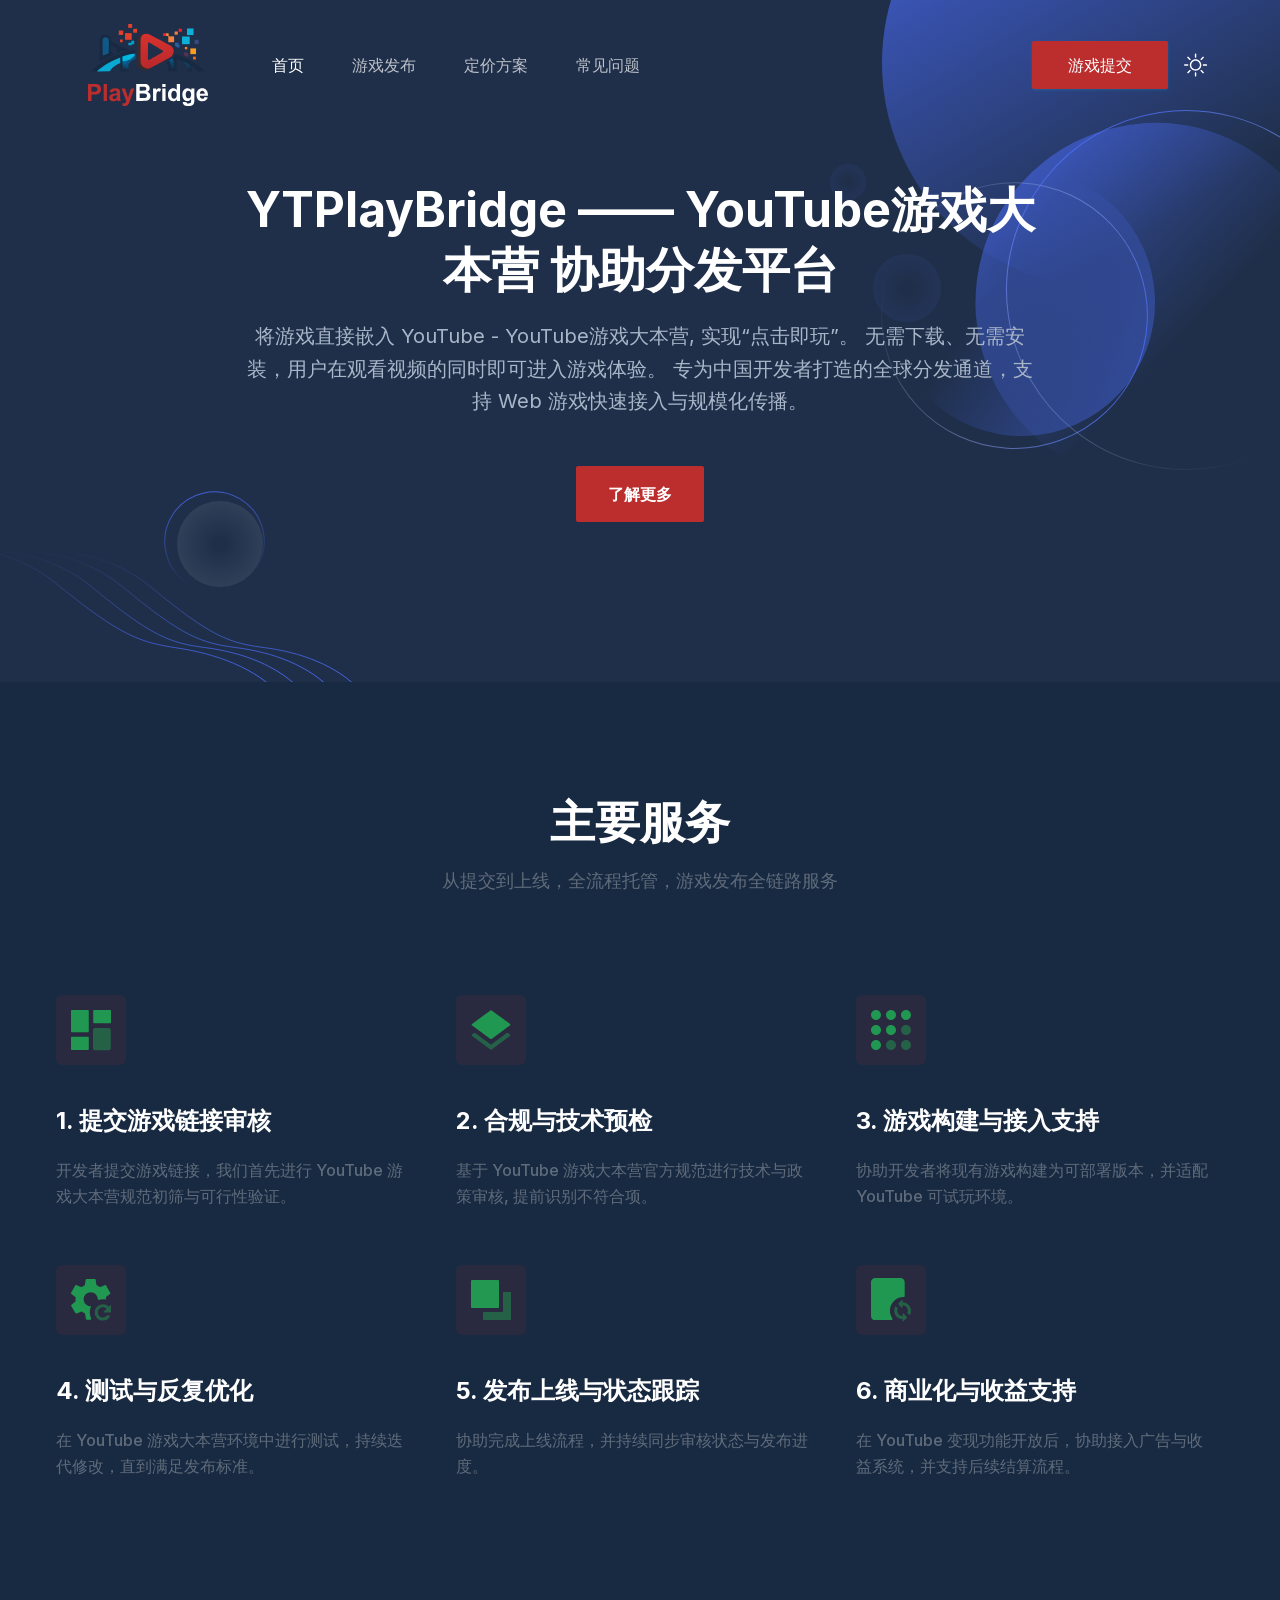
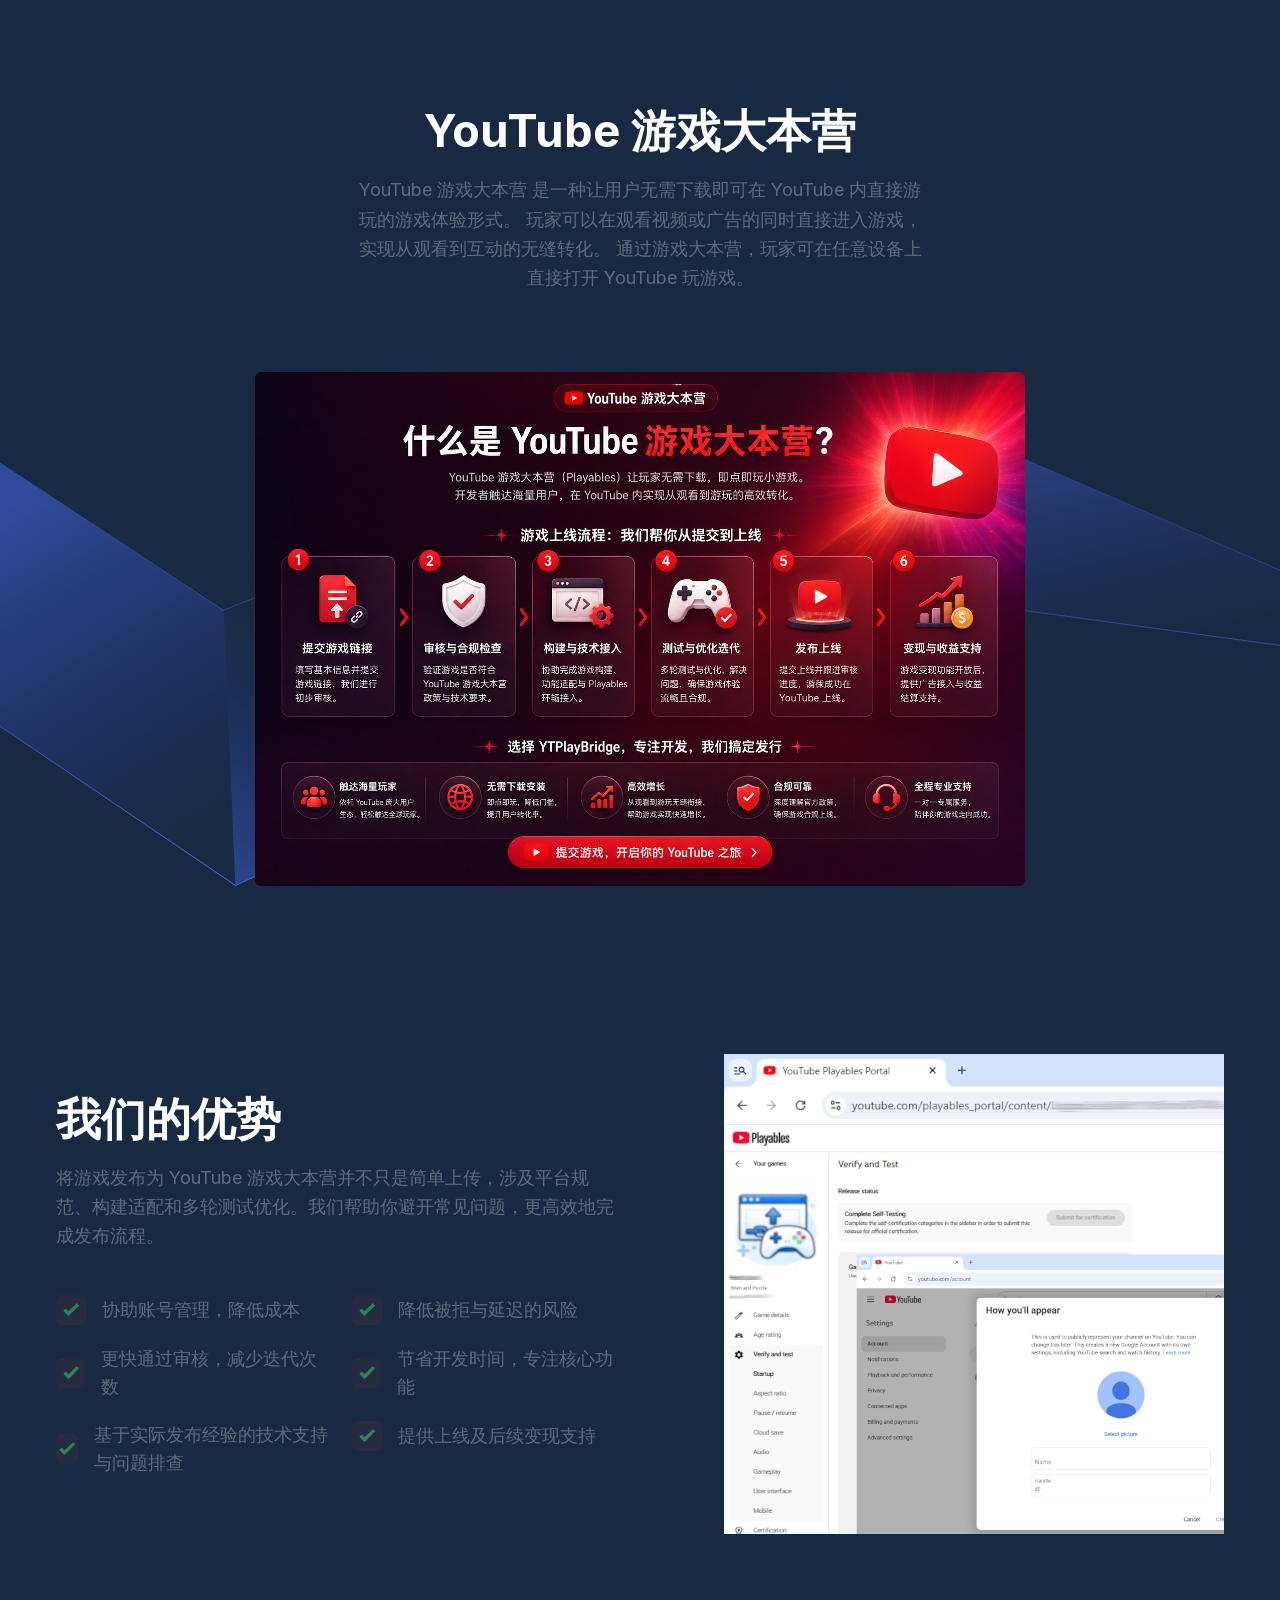
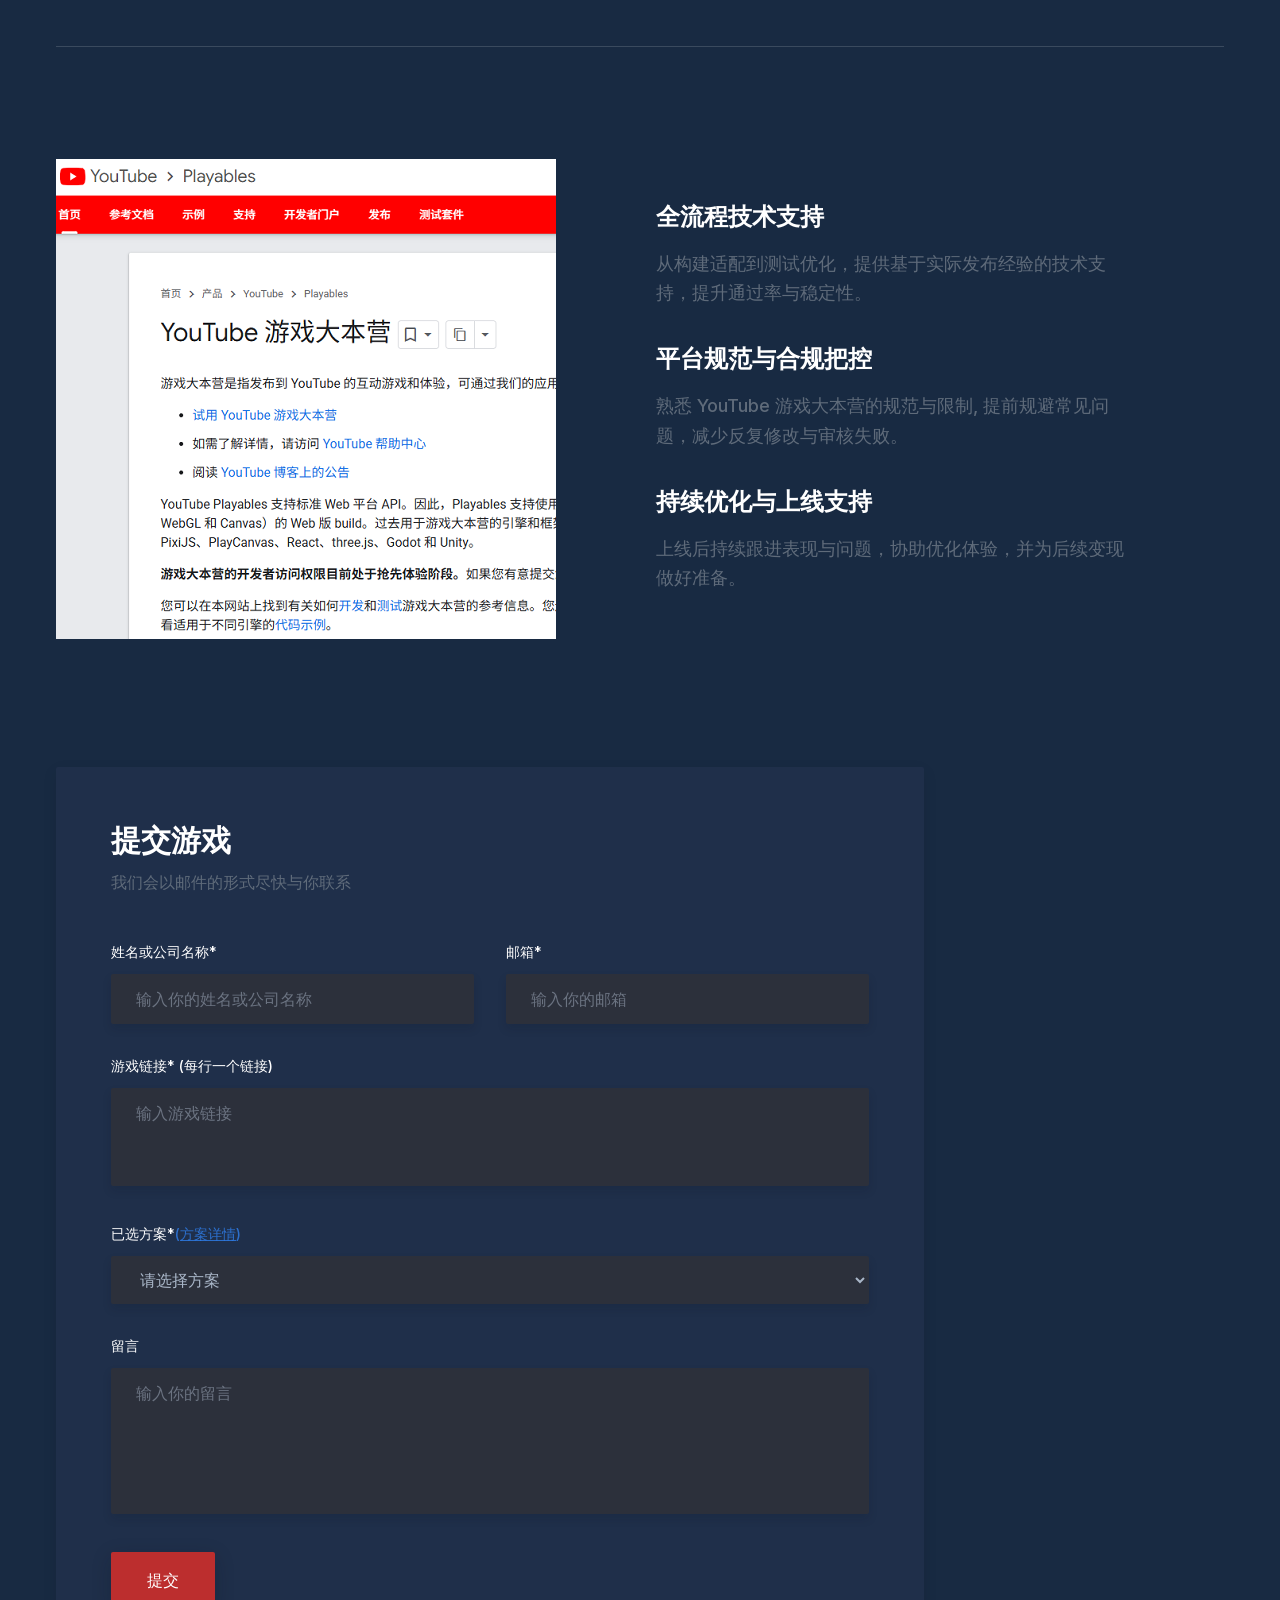
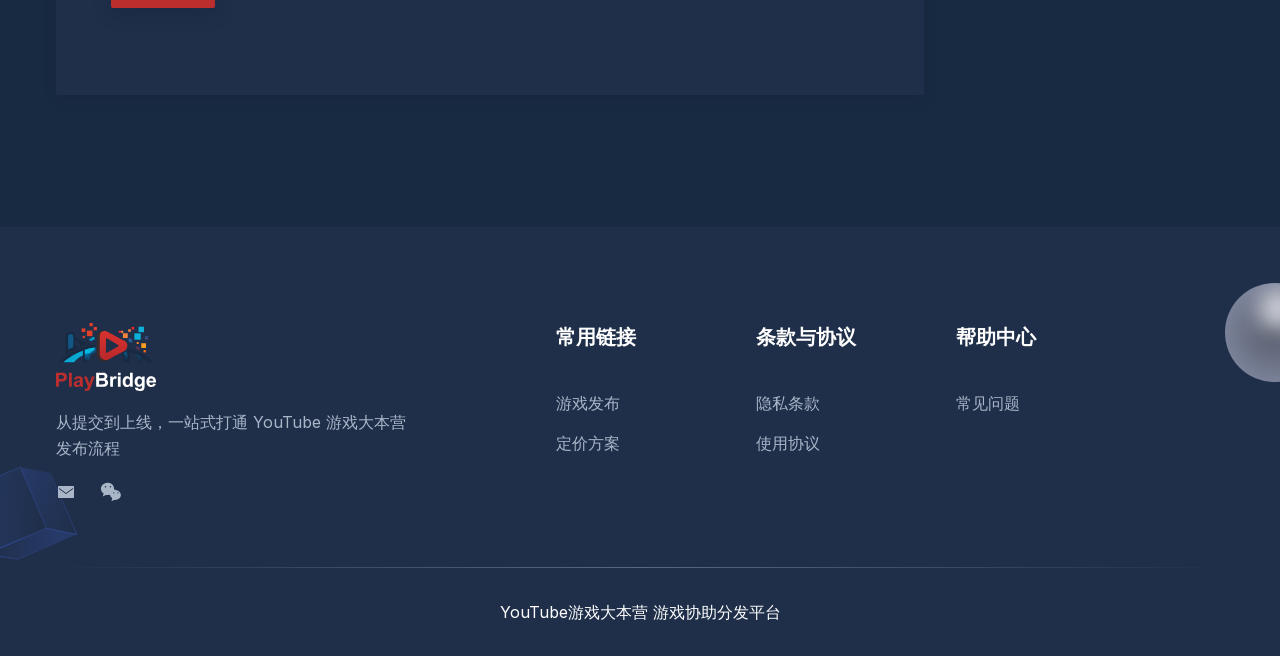
==== commit ec5f3082: "Auto deploy from source repo" ====
--- a/index.html
+++ b/index.html
@@ -1 +1 @@
-<!DOCTYPE html><!--j2h0tMm9jriIqVlWygdGt--><html lang="en"><head><meta charSet="utf-8"/><meta name="viewport" content="width=device-width, initial-scale=1"/><link rel="preload" href="/_next/static/media/83afe278b6a6bb3c-s.p.3a6ba036.woff2" as="font" crossorigin="" type="font/woff2"/><link rel="stylesheet" href="/_next/static/chunks/a7e4f3b09c90315a.css" data-precedence="next"/><link rel="preload" as="script" fetchPriority="low" href="/_next/static/chunks/672f37f0f4789434.js"/><script src="/_next/static/chunks/8c4bb65ca9f95eb5.js" async=""></script><script src="/_next/static/chunks/8008d994f91f0fb6.js" async=""></script><script src="/_next/static/chunks/8296bf97416a5ebf.js" async=""></script><script src="/_next/static/chunks/turbopack-e8113b1ac129ff8a.js" async=""></script><script src="/_next/static/chunks/ff1a16fafef87110.js" async=""></script><script src="/_next/static/chunks/247eb132b7f7b574.js" async=""></script><script src="/_next/static/chunks/7fbcf83e9c11acac.js" async=""></script><script src="/_next/static/chunks/bef40d0663e9e8c0.js" async=""></script><link rel="preload" href="https://challenges.cloudflare.com/turnstile/v0/api.js" as="script"/><meta name="next-size-adjust" content=""/><title>YouTube 游戏大本营协助分发平台</title><meta name="description" content="This is Home"/><script src="/_next/static/chunks/a6dad97d9634a72d.js" noModule=""></script></head><body class="bg-[#FCFCFC] dark:bg-black inter_5972bc34-module__OU16Qa__className"><div hidden=""><!--$--><!--/$--></div><script>!function(){try{var d=document.documentElement,c=d.classList;c.remove('light','dark');var e=localStorage.getItem('theme');if(e){c.add(e|| '')}else{c.add('dark');}if(e==='light'||e==='dark'||!e)d.style.colorScheme=e||'dark'}catch(t){}}();</script><div class="isolate"><header class="header top-0 left-0 z-40 flex w-full items-center absolute bg-transparent"><div class="container"><div class="relative -mx-4 pl-6 flex items-center justify-between"><div class="w-42 max-w-full pl-6 xl:mr-12"><a class="header-logo block w-full py-6 " href="/"><img alt="logo" loading="lazy" width="120" height="20" decoding="async" data-nimg="1" class="w-full dark:hidden" style="color:transparent" src="/images/logo/logo-2.svg"/><img alt="logo" loading="lazy" width="120" height="20" decoding="async" data-nimg="1" class="hidden w-full dark:block" style="color:transparent" src="/images/logo/logo.svg"/></a></div><div class="flex w-full items-center justify-between px-4"><div><button id="navbarToggler" aria-label="Mobile Menu" class="ring-primary absolute top-1/2 right-4 block translate-y-[-50%] rounded-lg px-3 py-[6px] focus:ring-2 lg:hidden"><span class="relative my-1.5 block h-0.5 w-[30px] bg-black transition-all duration-300 dark:bg-white  "></span><span class="relative my-1.5 block h-0.5 w-[30px] bg-black transition-all duration-300 dark:bg-white  "></span><span class="relative my-1.5 block h-0.5 w-[30px] bg-black transition-all duration-300 dark:bg-white  "></span></button><nav id="navbarCollapse" class="navbar border-body-color/50 dark:border-body-color/20 dark:bg-dark absolute right-0 z-30 w-[250px] rounded border-[.5px] bg-white px-6 py-4 duration-300 lg:visible lg:static lg:w-auto lg:border-none lg:!bg-transparent lg:p-0 lg:opacity-100 invisible top-[120%] opacity-0"><ul class="block lg:flex lg:space-x-12"><li class="group relative"><a class="flex py-2 text-base lg:mr-0 lg:inline-flex lg:px-0 lg:py-6 text-primary dark:text-white" href="/">首页</a></li><li class="group relative"><a class="flex py-2 text-base lg:mr-0 lg:inline-flex lg:px-0 lg:py-6 text-dark hover:text-primary dark:text-white/70 dark:hover:text-white" href="/how-it-works">游戏发布</a></li><li class="group relative"><a class="flex py-2 text-base lg:mr-0 lg:inline-flex lg:px-0 lg:py-6 text-dark hover:text-primary dark:text-white/70 dark:hover:text-white" href="/pricing">定价方案</a></li><li class="group relative"><a class="flex py-2 text-base lg:mr-0 lg:inline-flex lg:px-0 lg:py-6 text-dark hover:text-primary dark:text-white/70 dark:hover:text-white" href="/faq">常见问题</a></li></ul></nav></div><div class="flex items-center justify-end pr-16 lg:pr-0"><a class="ease-in-up shadow-btn hover:shadow-btn-hover bg-primary hover:bg-primary/90 rounded-xs px-8 py-3 text-base font-medium text-white transition duration-300 md:block md:px-9 lg:px-6 xl:px-9" href="/submit-for-review">游戏提交</a><div><button aria-label="theme toggler" class="flex items-center justify-center text-black rounded-full cursor-pointer bg-gray-2 dark:bg-dark-bg h-9 w-9 dark:text-white md:h-14 md:w-14"><svg viewBox="0 0 23 23" class="w-5 h-5 stroke-current dark:hidden md:h-6 md:w-6" fill="none"><path d="M9.55078 1.5C5.80078 1.5 1.30078 5.25 1.30078 11.25C1.30078 17.25 5.80078 21.75 11.8008 21.75C17.8008 21.75 21.5508 17.25 21.5508 13.5C13.3008 18.75 4.30078 9.75 9.55078 1.5Z" stroke-width="2" stroke-linecap="round" stroke-linejoin="round"></path></svg><svg viewBox="0 0 25 24" fill="none" xmlns="http://www.w3.org/2000/svg" class="hidden w-5 h-5 dark:block md:h-6 md:w-6"><mask id="path-1-inside-1_977:1934" fill="white"><path d="M12.0508 16.5C10.8573 16.5 9.71271 16.0259 8.8688 15.182C8.02489 14.3381 7.55078 13.1935 7.55078 12C7.55078 10.8065 8.02489 9.66193 8.8688 8.81802C9.71271 7.97411 10.8573 7.5 12.0508 7.5C13.2443 7.5 14.3888 7.97411 15.2328 8.81802C16.0767 9.66193 16.5508 10.8065 16.5508 12C16.5508 13.1935 16.0767 14.3381 15.2328 15.182C14.3888 16.0259 13.2443 16.5 12.0508 16.5ZM12.0508 18C13.6421 18 15.1682 17.3679 16.2934 16.2426C17.4186 15.1174 18.0508 13.5913 18.0508 12C18.0508 10.4087 17.4186 8.88258 16.2934 7.75736C15.1682 6.63214 13.6421 6 12.0508 6C10.4595 6 8.93336 6.63214 7.80814 7.75736C6.68292 8.88258 6.05078 10.4087 6.05078 12C6.05078 13.5913 6.68292 15.1174 7.80814 16.2426C8.93336 17.3679 10.4595 18 12.0508 18ZM12.0508 0C12.2497 0 12.4405 0.0790176 12.5811 0.21967C12.7218 0.360322 12.8008 0.551088 12.8008 0.75V3.75C12.8008 3.94891 12.7218 4.13968 12.5811 4.28033C12.4405 4.42098 12.2497 4.5 12.0508 4.5C11.8519 4.5 11.6611 4.42098 11.5205 4.28033C11.3798 4.13968 11.3008 3.94891 11.3008 3.75V0.75C11.3008 0.551088 11.3798 0.360322 11.5205 0.21967C11.6611 0.0790176 11.8519 0 12.0508 0V0ZM12.0508 19.5C12.2497 19.5 12.4405 19.579 12.5811 19.7197C12.7218 19.8603 12.8008 20.0511 12.8008 20.25V23.25C12.8008 23.4489 12.7218 23.6397 12.5811 23.7803C12.4405 23.921 12.2497 24 12.0508 24C11.8519 24 11.6611 23.921 11.5205 23.7803C11.3798 23.6397 11.3008 23.4489 11.3008 23.25V20.25C11.3008 20.0511 11.3798 19.8603 11.5205 19.7197C11.6611 19.579 11.8519 19.5 12.0508 19.5ZM24.0508 12C24.0508 12.1989 23.9718 12.3897 23.8311 12.5303C23.6905 12.671 23.4997 12.75 23.3008 12.75H20.3008C20.1019 12.75 19.9111 12.671 19.7705 12.5303C19.6298 12.3897 19.5508 12.1989 19.5508 12C19.5508 11.8011 19.6298 11.6103 19.7705 11.4697C19.9111 11.329 20.1019 11.25 20.3008 11.25H23.3008C23.4997 11.25 23.6905 11.329 23.8311 11.4697C23.9718 11.6103 24.0508 11.8011 24.0508 12ZM4.55078 12C4.55078 12.1989 4.47176 12.3897 4.33111 12.5303C4.19046 12.671 3.99969 12.75 3.80078 12.75H0.800781C0.601869 12.75 0.411103 12.671 0.270451 12.5303C0.129799 12.3897 0.0507813 12.1989 0.0507812 12C0.0507813 11.8011 0.129799 11.6103 0.270451 11.4697C0.411103 11.329 0.601869 11.25 0.800781 11.25H3.80078C3.99969 11.25 4.19046 11.329 4.33111 11.4697C4.47176 11.6103 4.55078 11.8011 4.55078 12ZM20.5363 3.5145C20.6769 3.65515 20.7559 3.84588 20.7559 4.04475C20.7559 4.24362 20.6769 4.43435 20.5363 4.575L18.4153 6.6975C18.3455 6.76713 18.2628 6.82235 18.1717 6.86C18.0806 6.89765 17.983 6.91699 17.8845 6.91692C17.6855 6.91678 17.4947 6.83758 17.354 6.69675C17.2844 6.62702 17.2292 6.54425 17.1915 6.45318C17.1539 6.36211 17.1345 6.26452 17.1346 6.16597C17.1348 5.96695 17.214 5.77613 17.3548 5.6355L19.4758 3.5145C19.6164 3.3739 19.8072 3.29491 20.006 3.29491C20.2049 3.29491 20.3956 3.3739 20.5363 3.5145ZM6.74678 17.304C6.88738 17.4446 6.96637 17.6354 6.96637 17.8342C6.96637 18.0331 6.88738 18.2239 6.74678 18.3645L4.62578 20.4855C4.48433 20.6221 4.29488 20.6977 4.09823 20.696C3.90158 20.6943 3.71347 20.6154 3.57442 20.4764C3.43536 20.3373 3.35648 20.1492 3.35478 19.9526C3.35307 19.7559 3.42866 19.5665 3.56528 19.425L5.68628 17.304C5.82693 17.1634 6.01766 17.0844 6.21653 17.0844C6.4154 17.0844 6.60614 17.1634 6.74678 17.304ZM20.5363 20.4855C20.3956 20.6261 20.2049 20.7051 20.006 20.7051C19.8072 20.7051 19.6164 20.6261 19.4758 20.4855L17.3548 18.3645C17.2182 18.223 17.1426 18.0336 17.1443 17.8369C17.146 17.6403 17.2249 17.4522 17.3639 17.3131C17.503 17.1741 17.6911 17.0952 17.8877 17.0935C18.0844 17.0918 18.2738 17.1674 18.4153 17.304L20.5363 19.425C20.6769 19.5656 20.7559 19.7564 20.7559 19.9552C20.7559 20.1541 20.6769 20.3449 20.5363 20.4855ZM6.74678 6.6975C6.60614 6.8381 6.4154 6.91709 6.21653 6.91709C6.01766 6.91709 5.82693 6.8381 5.68628 6.6975L3.56528 4.575C3.49365 4.50582 3.43651 4.42306 3.39721 4.33155C3.3579 4.24005 3.33721 4.14164 3.33634 4.04205C3.33548 3.94247 3.35445 3.84371 3.39216 3.75153C3.42988 3.65936 3.48557 3.57562 3.55598 3.5052C3.6264 3.43478 3.71014 3.37909 3.80232 3.34138C3.89449 3.30367 3.99325 3.2847 4.09283 3.28556C4.19242 3.28643 4.29083 3.30712 4.38233 3.34642C4.47384 3.38573 4.5566 3.44287 4.62578 3.5145L6.74678 5.6355C6.81663 5.70517 6.87204 5.78793 6.90985 5.87905C6.94766 5.97017 6.96712 6.06785 6.96712 6.1665C6.96712 6.26515 6.94766 6.36283 6.90985 6.45395C6.87204 6.54507 6.81663 6.62783 6.74678 6.6975Z"></path></mask><path d="M12.0508 16.5C10.8573 16.5 9.71271 16.0259 8.8688 15.182C8.02489 14.3381 7.55078 13.1935 7.55078 12C7.55078 10.8065 8.02489 9.66193 8.8688 8.81802C9.71271 7.97411 10.8573 7.5 12.0508 7.5C13.2443 7.5 14.3888 7.97411 15.2328 8.81802C16.0767 9.66193 16.5508 10.8065 16.5508 12C16.5508 13.1935 16.0767 14.3381 15.2328 15.182C14.3888 16.0259 13.2443 16.5 12.0508 16.5ZM12.0508 18C13.6421 18 15.1682 17.3679 16.2934 16.2426C17.4186 15.1174 18.0508 13.5913 18.0508 12C18.0508 10.4087 17.4186 8.88258 16.2934 7.75736C15.1682 6.63214 13.6421 6 12.0508 6C10.4595 6 8.93336 6.63214 7.80814 7.75736C6.68292 8.88258 6.05078 10.4087 6.05078 12C6.05078 13.5913 6.68292 15.1174 7.80814 16.2426C8.93336 17.3679 10.4595 18 12.0508 18ZM12.0508 0C12.2497 0 12.4405 0.0790176 12.5811 0.21967C12.7218 0.360322 12.8008 0.551088 12.8008 0.75V3.75C12.8008 3.94891 12.7218 4.13968 12.5811 4.28033C12.4405 4.42098 12.2497 4.5 12.0508 4.5C11.8519 4.5 11.6611 4.42098 11.5205 4.28033C11.3798 4.13968 11.3008 3.94891 11.3008 3.75V0.75C11.3008 0.551088 11.3798 0.360322 11.5205 0.21967C11.6611 0.0790176 11.8519 0 12.0508 0V0ZM12.0508 19.5C12.2497 19.5 12.4405 19.579 12.5811 19.7197C12.7218 19.8603 12.8008 20.0511 12.8008 20.25V23.25C12.8008 23.4489 12.7218 23.6397 12.5811 23.7803C12.4405 23.921 12.2497 24 12.0508 24C11.8519 24 11.6611 23.921 11.5205 23.7803C11.3798 23.6397 11.3008 23.4489 11.3008 23.25V20.25C11.3008 20.0511 11.3798 19.8603 11.5205 19.7197C11.6611 19.579 11.8519 19.5 12.0508 19.5ZM24.0508 12C24.0508 12.1989 23.9718 12.3897 23.8311 12.5303C23.6905 12.671 23.4997 12.75 23.3008 12.75H20.3008C20.1019 12.75 19.9111 12.671 19.7705 12.5303C19.6298 12.3897 19.5508 12.1989 19.5508 12C19.5508 11.8011 19.6298 11.6103 19.7705 11.4697C19.9111 11.329 20.1019 11.25 20.3008 11.25H23.3008C23.4997 11.25 23.6905 11.329 23.8311 11.4697C23.9718 11.6103 24.0508 11.8011 24.0508 12ZM4.55078 12C4.55078 12.1989 4.47176 12.3897 4.33111 12.5303C4.19046 12.671 3.99969 12.75 3.80078 12.75H0.800781C0.601869 12.75 0.411103 12.671 0.270451 12.5303C0.129799 12.3897 0.0507813 12.1989 0.0507812 12C0.0507813 11.8011 0.129799 11.6103 0.270451 11.4697C0.411103 11.329 0.601869 11.25 0.800781 11.25H3.80078C3.99969 11.25 4.19046 11.329 4.33111 11.4697C4.47176 11.6103 4.55078 11.8011 4.55078 12ZM20.5363 3.5145C20.6769 3.65515 20.7559 3.84588 20.7559 4.04475C20.7559 4.24362 20.6769 4.43435 20.5363 4.575L18.4153 6.6975C18.3455 6.76713 18.2628 6.82235 18.1717 6.86C18.0806 6.89765 17.983 6.91699 17.8845 6.91692C17.6855 6.91678 17.4947 6.83758 17.354 6.69675C17.2844 6.62702 17.2292 6.54425 17.1915 6.45318C17.1539 6.36211 17.1345 6.26452 17.1346 6.16597C17.1348 5.96695 17.214 5.77613 17.3548 5.6355L19.4758 3.5145C19.6164 3.3739 19.8072 3.29491 20.006 3.29491C20.2049 3.29491 20.3956 3.3739 20.5363 3.5145ZM6.74678 17.304C6.88738 17.4446 6.96637 17.6354 6.96637 17.8342C6.96637 18.0331 6.88738 18.2239 6.74678 18.3645L4.62578 20.4855C4.48433 20.6221 4.29488 20.6977 4.09823 20.696C3.90158 20.6943 3.71347 20.6154 3.57442 20.4764C3.43536 20.3373 3.35648 20.1492 3.35478 19.9526C3.35307 19.7559 3.42866 19.5665 3.56528 19.425L5.68628 17.304C5.82693 17.1634 6.01766 17.0844 6.21653 17.0844C6.4154 17.0844 6.60614 17.1634 6.74678 17.304ZM20.5363 20.4855C20.3956 20.6261 20.2049 20.7051 20.006 20.7051C19.8072 20.7051 19.6164 20.6261 19.4758 20.4855L17.3548 18.3645C17.2182 18.223 17.1426 18.0336 17.1443 17.8369C17.146 17.6403 17.2249 17.4522 17.3639 17.3131C17.503 17.1741 17.6911 17.0952 17.8877 17.0935C18.0844 17.0918 18.2738 17.1674 18.4153 17.304L20.5363 19.425C20.6769 19.5656 20.7559 19.7564 20.7559 19.9552C20.7559 20.1541 20.6769 20.3449 20.5363 20.4855ZM6.74678 6.6975C6.60614 6.8381 6.4154 6.91709 6.21653 6.91709C6.01766 6.91709 5.82693 6.8381 5.68628 6.6975L3.56528 4.575C3.49365 4.50582 3.43651 4.42306 3.39721 4.33155C3.3579 4.24005 3.33721 4.14164 3.33634 4.04205C3.33548 3.94247 3.35445 3.84371 3.39216 3.75153C3.42988 3.65936 3.48557 3.57562 3.55598 3.5052C3.6264 3.43478 3.71014 3.37909 3.80232 3.34138C3.89449 3.30367 3.99325 3.2847 4.09283 3.28556C4.19242 3.28643 4.29083 3.30712 4.38233 3.34642C4.47384 3.38573 4.5566 3.44287 4.62578 3.5145L6.74678 5.6355C6.81663 5.70517 6.87204 5.78793 6.90985 5.87905C6.94766 5.97017 6.96712 6.06785 6.96712 6.1665C6.96712 6.26515 6.94766 6.36283 6.90985 6.45395C6.87204 6.54507 6.81663 6.62783 6.74678 6.6975Z" fill="black" stroke="white" stroke-width="2" mask="url(#path-1-inside-1_977:1934)"></path></svg></button></div></div></div></div></div></header><section id="home" class="dark:bg-gray-dark relative z-10 overflow-hidden bg-white pt-[120px] pb-16 md:pt-[150px] md:pb-[120px] xl:pt-[180px] xl:pb-[160px] 2xl:pt-[210px] 2xl:pb-[200px]"><div class="container"><div class="-mx-4 flex flex-wrap"><div class="w-full px-4"><div class="mx-auto max-w-[800px] text-center"><h1 class="mb-5 text-3xl leading-tight font-bold text-black sm:text-4xl sm:leading-tight md:text-5xl md:leading-tight dark:text-white">YTPlayBridge —— YouTube游戏大本营 协助分发平台</h1><p class="text-body-color dark:text-body-color-dark mb-12 text-base leading-relaxed! sm:text-lg md:text-xl">将游戏直接嵌入 YouTube - YouTube游戏大本营, 实现“点击即玩”。 无需下载、无需安装，用户在观看视频的同时即可进入游戏体验。 专为中国开发者打造的全球分发通道，支持 Web 游戏快速接入与规模化传播。</p><div class="flex flex-col items-center justify-center space-y-4 sm:flex-row sm:space-y-0 sm:space-x-4"><a class="bg-primary hover:bg-primary/80 rounded-xs px-8 py-4 text-base font-semibold text-white duration-300 ease-in-out" href="/how-it-works">了解更多</a></div></div></div></div></div><div class="absolute top-0 right-0 z-[-1] opacity-30 lg:opacity-100"><svg width="450" height="556" viewBox="0 0 450 556" fill="none" xmlns="http://www.w3.org/2000/svg"><circle cx="277" cy="63" r="225" fill="url(#paint0_linear_25:217)"></circle><circle cx="17.9997" cy="182" r="18" fill="url(#paint1_radial_25:217)"></circle><circle cx="76.9997" cy="288" r="34" fill="url(#paint2_radial_25:217)"></circle><circle cx="325.486" cy="302.87" r="180" transform="rotate(-37.6852 325.486 302.87)" fill="url(#paint3_linear_25:217)"></circle><circle opacity="0.8" cx="184.521" cy="315.521" r="132.862" transform="rotate(114.874 184.521 315.521)" stroke="url(#paint4_linear_25:217)"></circle><circle opacity="0.8" cx="356" cy="290" r="179.5" transform="rotate(-30 356 290)" stroke="url(#paint5_linear_25:217)"></circle><circle opacity="0.8" cx="191.659" cy="302.659" r="133.362" transform="rotate(133.319 191.659 302.659)" fill="url(#paint6_linear_25:217)"></circle><defs><linearGradient id="paint0_linear_25:217" x1="-54.5003" y1="-178" x2="222" y2="288" gradientUnits="userSpaceOnUse"><stop stop-color="#4A6CF7"></stop><stop offset="1" stop-color="#4A6CF7" stop-opacity="0"></stop></linearGradient><radialGradient id="paint1_radial_25:217" cx="0" cy="0" r="1" gradientUnits="userSpaceOnUse" gradientTransform="translate(17.9997 182) rotate(90) scale(18)"><stop offset="0.145833" stop-color="#4A6CF7" stop-opacity="0"></stop><stop offset="1" stop-color="#4A6CF7" stop-opacity="0.08"></stop></radialGradient><radialGradient id="paint2_radial_25:217" cx="0" cy="0" r="1" gradientUnits="userSpaceOnUse" gradientTransform="translate(76.9997 288) rotate(90) scale(34)"><stop offset="0.145833" stop-color="#4A6CF7" stop-opacity="0"></stop><stop offset="1" stop-color="#4A6CF7" stop-opacity="0.08"></stop></radialGradient><linearGradient id="paint3_linear_25:217" x1="226.775" y1="-66.1548" x2="292.157" y2="351.421" gradientUnits="userSpaceOnUse"><stop stop-color="#4A6CF7"></stop><stop offset="1" stop-color="#4A6CF7" stop-opacity="0"></stop></linearGradient><linearGradient id="paint4_linear_25:217" x1="184.521" y1="182.159" x2="184.521" y2="448.882" gradientUnits="userSpaceOnUse"><stop stop-color="#4A6CF7"></stop><stop offset="1" stop-color="white" stop-opacity="0"></stop></linearGradient><linearGradient id="paint5_linear_25:217" x1="356" y1="110" x2="356" y2="470" gradientUnits="userSpaceOnUse"><stop stop-color="#4A6CF7"></stop><stop offset="1" stop-color="white" stop-opacity="0"></stop></linearGradient><linearGradient id="paint6_linear_25:217" x1="118.524" y1="29.2497" x2="166.965" y2="338.63" gradientUnits="userSpaceOnUse"><stop stop-color="#4A6CF7"></stop><stop offset="1" stop-color="#4A6CF7" stop-opacity="0"></stop></linearGradient></defs></svg></div><div class="absolute bottom-0 left-0 z-[-1] opacity-30 lg:opacity-100"><svg width="364" height="201" viewBox="0 0 364 201" fill="none" xmlns="http://www.w3.org/2000/svg"><path d="M5.88928 72.3303C33.6599 66.4798 101.397 64.9086 150.178 105.427C211.155 156.076 229.59 162.093 264.333 166.607C299.076 171.12 337.718 183.657 362.889 212.24" stroke="url(#paint0_linear_25:218)"></path><path d="M-22.1107 72.3303C5.65989 66.4798 73.3965 64.9086 122.178 105.427C183.155 156.076 201.59 162.093 236.333 166.607C271.076 171.12 309.718 183.657 334.889 212.24" stroke="url(#paint1_linear_25:218)"></path><path d="M-53.1107 72.3303C-25.3401 66.4798 42.3965 64.9086 91.1783 105.427C152.155 156.076 170.59 162.093 205.333 166.607C240.076 171.12 278.718 183.657 303.889 212.24" stroke="url(#paint2_linear_25:218)"></path><path d="M-98.1618 65.0889C-68.1416 60.0601 4.73364 60.4882 56.0734 102.431C120.248 154.86 139.905 161.419 177.137 166.956C214.37 172.493 255.575 186.165 281.856 215.481" stroke="url(#paint3_linear_25:218)"></path><circle opacity="0.8" cx="214.505" cy="60.5054" r="49.7205" transform="rotate(-13.421 214.505 60.5054)" stroke="url(#paint4_linear_25:218)"></circle><circle cx="220" cy="63" r="43" fill="url(#paint5_radial_25:218)"></circle><defs><linearGradient id="paint0_linear_25:218" x1="184.389" y1="69.2405" x2="184.389" y2="212.24" gradientUnits="userSpaceOnUse"><stop stop-color="#4A6CF7" stop-opacity="0"></stop><stop offset="1" stop-color="#4A6CF7"></stop></linearGradient><linearGradient id="paint1_linear_25:218" x1="156.389" y1="69.2405" x2="156.389" y2="212.24" gradientUnits="userSpaceOnUse"><stop stop-color="#4A6CF7" stop-opacity="0"></stop><stop offset="1" stop-color="#4A6CF7"></stop></linearGradient><linearGradient id="paint2_linear_25:218" x1="125.389" y1="69.2405" x2="125.389" y2="212.24" gradientUnits="userSpaceOnUse"><stop stop-color="#4A6CF7" stop-opacity="0"></stop><stop offset="1" stop-color="#4A6CF7"></stop></linearGradient><linearGradient id="paint3_linear_25:218" x1="93.8507" y1="67.2674" x2="89.9278" y2="210.214" gradientUnits="userSpaceOnUse"><stop stop-color="#4A6CF7" stop-opacity="0"></stop><stop offset="1" stop-color="#4A6CF7"></stop></linearGradient><linearGradient id="paint4_linear_25:218" x1="214.505" y1="10.2849" x2="212.684" y2="99.5816" gradientUnits="userSpaceOnUse"><stop stop-color="#4A6CF7"></stop><stop offset="1" stop-color="#4A6CF7" stop-opacity="0"></stop></linearGradient><radialGradient id="paint5_radial_25:218" cx="0" cy="0" r="1" gradientUnits="userSpaceOnUse" gradientTransform="translate(220 63) rotate(90) scale(43)"><stop offset="0.145833" stop-color="white" stop-opacity="0"></stop><stop offset="1" stop-color="white" stop-opacity="0.08"></stop></radialGradient></defs></svg></div></section><section id="features" class="py-16 md:py-20 lg:py-28"><div class="container"><div class="w-full mx-auto text-center" style="max-width:570px;margin-bottom:100px"><h2 class="mb-4 text-3xl font-bold leading-tight! text-black dark:text-white sm:text-4xl md:text-[45px]">主要服务</h2><p class="text-base leading-relaxed! text-body-color md:text-lg">从提交到上线，全流程托管，游戏发布全链路服务</p></div><div class="grid grid-cols-1 gap-x-8 gap-y-14 md:grid-cols-2 lg:grid-cols-3"><div class="w-full"><div class="wow fadeInUp" data-wow-delay=".15s"><div class="bg-primary/10 text-green/80 mb-10 flex h-[70px] w-[70px] items-center justify-center rounded-md"><svg width="40" height="41" viewBox="0 0 40 41" class="fill-current"><path opacity="0.5" d="M37.7778 40.2223H24C22.8954 40.2223 22 39.3268 22 38.2223V20.0001C22 18.8955 22.8954 18.0001 24 18.0001H37.7778C38.8823 18.0001 39.7778 18.8955 39.7778 20.0001V38.2223C39.7778 39.3268 38.8823 40.2223 37.7778 40.2223Z"></path><path d="M23.2222 0C22.6699 0 22.2222 0.447715 22.2222 1V12.3333C22.2222 12.8856 22.6699 13.3333 23.2222 13.3333H39C39.5523 13.3333 40 12.8856 40 12.3333V0.999999C40 0.447714 39.5523 0 39 0H23.2222ZM0 39C0 39.5523 0.447715 40 1 40H16.7778C17.3301 40 17.7778 39.5523 17.7778 39V27.6667C17.7778 27.1144 17.3301 26.6667 16.7778 26.6667H1C0.447716 26.6667 0 27.1144 0 27.6667V39ZM0 21.2222C0 21.7745 0.447715 22.2222 1 22.2222H16.7778C17.3301 22.2222 17.7778 21.7745 17.7778 21.2222V0.999999C17.7778 0.447714 17.3301 0 16.7778 0H1C0.447716 0 0 0.447715 0 1V21.2222Z"></path></svg></div><h3 class="mb-5 text-xl font-bold text-black sm:text-2xl lg:text-xl xl:text-2xl dark:text-white">1. 提交游戏链接审核</h3><p class="text-body-color pr-[10px] text-base leading-relaxed font-medium">开发者提交游戏链接，我们首先进行 YouTube 游戏大本营规范初筛与可行性验证。</p></div></div><div class="w-full"><div class="wow fadeInUp" data-wow-delay=".15s"><div class="bg-primary/10 text-green/80 mb-10 flex h-[70px] w-[70px] items-center justify-center rounded-md"><svg width="40" height="40" viewBox="0 0 40 40" class="fill-current"><path opacity="0.5" d="M20.5914 34.2584C20.2394 34.5172 19.7603 34.5175 19.408 34.2593L4.19163 23.1079C3.8395 22.8498 3.36065 22.85 3.00873 23.1084L1.09802 24.5111C0.553731 24.9107 0.553731 25.7237 1.09802 26.1233L19.4082 39.5655C19.7604 39.824 20.2396 39.824 20.5918 39.5655L38.9029 26.1226C39.4469 25.7232 39.4473 24.9107 38.9036 24.5109L36.9701 23.0889C36.6177 22.8298 36.1378 22.8297 35.7854 23.0888L20.5914 34.2584Z"></path><path d="M19.408 28.931C19.7603 29.1896 20.2396 29.1894 20.5918 28.9306L36.3556 17.3466L38.8979 15.4883C39.4437 15.0894 39.4446 14.275 38.8996 13.8749L20.5918 0.43445C20.2396 0.175911 19.7604 0.175913 19.4082 0.434452L1.09706 13.8774C0.553051 14.2767 0.552712 15.0892 1.09638 15.4891L3.62222 17.3466L19.408 28.931Z"></path></svg></div><h3 class="mb-5 text-xl font-bold text-black sm:text-2xl lg:text-xl xl:text-2xl dark:text-white">2. 合规与技术预检</h3><p class="text-body-color pr-[10px] text-base leading-relaxed font-medium">基于 YouTube 游戏大本营官方规范进行技术与政策审核, 提前识别不符合项。</p></div></div><div class="w-full"><div class="wow fadeInUp" data-wow-delay=".15s"><div class="bg-primary/10 text-green/80 mb-10 flex h-[70px] w-[70px] items-center justify-center rounded-md"><svg width="40" height="40" viewBox="0 0 40 40" class="fill-current"><path opacity="0.5" d="M20 30C22.75 30 25 32.25 25 35C25 37.75 22.75 40 20 40C17.25 40 15 37.75 15 35C15 32.25 17.25 30 20 30ZM35 30C37.75 30 40 32.25 40 35C40 37.75 37.75 40 35 40C32.25 40 30 37.75 30 35C30 32.25 32.25 30 35 30ZM35 15C37.75 15 40 17.25 40 20C40 22.75 37.75 25 35 25C32.25 25 30 22.75 30 20C30 17.25 32.25 15 35 15Z"></path><path d="M20 15C22.75 15 25 17.25 25 20C25 22.75 22.75 25 20 25C17.25 25 15 22.75 15 20C15 17.25 17.25 15 20 15ZM20 0C22.75 0 25 2.25 25 5C25 7.75 22.75 10 20 10C17.25 10 15 7.75 15 5C15 2.25 17.25 0 20 0ZM5 30C7.75 30 10 32.25 10 35C10 37.75 7.75 40 5 40C2.25 40 0 37.75 0 35C0 32.25 2.25 30 5 30ZM5 15C7.75 15 10 17.25 10 20C10 22.75 7.75 25 5 25C2.25 25 0 22.75 0 20C0 17.25 2.25 15 5 15ZM5 0C7.75 0 10 2.25 10 5C10 7.75 7.75 10 5 10C2.25 10 0 7.75 0 5C0 2.25 2.25 0 5 0ZM35 0C37.75 0 40 2.25 40 5C40 7.75 37.75 10 35 10C32.25 10 30 7.75 30 5C30 2.25 32.25 0 35 0Z"></path></svg></div><h3 class="mb-5 text-xl font-bold text-black sm:text-2xl lg:text-xl xl:text-2xl dark:text-white">3. 游戏构建与接入支持</h3><p class="text-body-color pr-[10px] text-base leading-relaxed font-medium">协助开发者将现有游戏构建为可部署版本，并适配 YouTube 可试玩环境。</p></div></div><div class="w-full"><div class="wow fadeInUp" data-wow-delay=".15s"><div class="bg-primary/10 text-green/80 mb-10 flex h-[70px] w-[70px] items-center justify-center rounded-md"><svg width="40" height="42" viewBox="0 0 40 42" class="fill-current"><path opacity="0.5" d="M31.8943 25.3303C34.1233 25.3303 36.1497 26.1409 37.5682 27.762L39.1464 26.1839C39.4614 25.8689 39.9999 26.092 39.9999 26.5374V32.936C39.9999 33.2121 39.7761 33.436 39.4999 33.436H33.1014C32.6559 33.436 32.4328 32.8974 32.7478 32.5825L35.5418 29.7885C34.5286 28.9779 33.3128 28.37 31.8943 28.37C29.0573 28.37 26.8282 30.599 26.8282 33.436C26.8282 36.273 29.0573 38.5021 31.8943 38.5021C33.3549 38.5021 34.6511 37.844 35.6345 36.8244C35.8406 36.6107 36.1187 36.4756 36.4155 36.4756H38.6535C39.0072 36.4756 39.2477 36.833 39.0881 37.1487C37.7427 39.8107 35.0781 41.5417 31.8943 41.5417C27.4361 41.5417 23.7886 37.8941 23.7886 33.436C23.7886 28.9779 27.4361 25.3303 31.8943 25.3303Z"></path><path d="M18.7226 33.436C18.7226 31.3572 19.2513 29.4548 19.9799 27.7285C20.0541 27.5529 19.9264 27.3567 19.7358 27.3567C15.8856 27.3567 12.6433 24.1144 12.6433 20.2642C12.6433 16.414 15.8856 13.1717 19.7358 13.1717C23.586 13.1717 26.8283 16.414 26.8283 20.2642C26.8283 20.5105 27.3897 21.0054 27.6246 20.9313C28.9274 20.5206 30.2827 20.2642 31.8943 20.2642C32.775 20.2642 33.6557 20.4173 34.5364 20.5905C34.7422 20.6309 34.9339 20.4739 34.9339 20.2642C34.9339 19.8699 34.9339 19.3904 34.8787 18.9362C34.827 18.5117 34.9599 18.0636 35.3001 17.8045L38.9868 14.9955C39.3921 14.5902 39.3921 14.1849 39.1894 13.7797L35.1857 6.77316C35.153 6.71599 35.1272 6.65499 35.1021 6.59411C34.9143 6.13895 34.5848 6.08618 34.1135 6.08007C33.9863 6.07841 33.86 6.10354 33.7419 6.15079L29.3957 7.88927C29.0613 8.02302 28.6829 7.96367 28.3887 7.75599C27.6155 7.21023 26.7521 6.75466 25.8752 6.31262C25.5838 6.16573 25.3813 5.88702 25.3335 5.56423L24.6729 1.10574C24.6265 0.792572 24.6613 0.389935 24.3993 0.212245C24.2235 0.0930361 23.9828 0 23.7886 0H15.6829C15.3021 0 14.7424 0.35783 14.6762 0.73726C14.6678 0.785579 14.6661 0.834927 14.6589 0.883445L13.9492 5.67408C13.894 6.04692 13.6313 6.35205 13.2873 6.50604C12.4439 6.88359 11.673 7.42345 10.8193 7.89265C10.5647 8.03264 10.26 8.04143 9.99178 7.92966L5.73545 6.15619C5.61358 6.10541 5.48273 6.07832 5.35072 6.08016C4.8506 6.08715 4.49147 6.1485 4.13234 6.68719L0.0794975 13.7797C-0.123145 14.1849 0.0794976 14.5902 0.484782 14.9955L4.34631 17.9376C4.59456 18.1268 4.74261 18.4216 4.7079 18.7317C4.65068 19.243 4.53762 19.8101 4.53762 20.2642C4.53762 20.6648 4.53762 21.1534 4.59561 21.614C4.64767 22.0276 4.52563 22.4644 4.20164 22.7267L0.484782 25.7355C0.0794976 26.1408 0.0794978 26.5461 0.28214 26.9514L4.33498 34.0439C4.5154 34.4047 4.85644 34.4443 5.35811 34.4486C5.48532 34.4497 5.61152 34.4249 5.72964 34.3776L10.0758 32.6392C10.4102 32.5054 10.7887 32.5648 11.0829 32.7724C11.8561 33.3182 12.7195 33.7738 13.5964 34.2158C13.8878 34.3627 14.0903 34.6414 14.1381 34.9642L14.8616 39.8476C14.8688 39.8961 14.871 39.9453 14.8768 39.994C14.9222 40.3734 15.3145 40.7311 15.8856 40.7311H19.13C19.9191 40.7311 20.4065 39.8523 20.0627 39.1421C19.1998 37.3593 18.7226 35.4573 18.7226 33.436Z"></path></svg></div><h3 class="mb-5 text-xl font-bold text-black sm:text-2xl lg:text-xl xl:text-2xl dark:text-white">4. 测试与反复优化</h3><p class="text-body-color pr-[10px] text-base leading-relaxed font-medium">在 YouTube 游戏大本营环境中进行测试，持续迭代修改，直到满足发布标准。</p></div></div><div class="w-full"><div class="wow fadeInUp" data-wow-delay=".15s"><div class="bg-primary/10 text-green/80 mb-10 flex h-[70px] w-[70px] items-center justify-center rounded-md"><svg width="40" height="40" viewBox="0 0 40 40" class="fill-current"><path opacity="0.5" d="M39 12C39.5523 12 40 12.4477 40 13V39C40 39.5523 39.5523 40 39 40H13C12.4477 40 12 39.5523 12 39V33C12 32.4477 12.4477 32 13 32H31C31.5523 32 32 31.5523 32 31V13C32 12.4477 32.4477 12 33 12H39Z"></path><rect width="28" height="28" rx="1"></rect></svg></div><h3 class="mb-5 text-xl font-bold text-black sm:text-2xl lg:text-xl xl:text-2xl dark:text-white">5. 发布上线与状态跟踪</h3><p class="text-body-color pr-[10px] text-base leading-relaxed font-medium">协助完成上线流程，并持续同步审核状态与发布进度。</p></div></div><div class="w-full"><div class="wow fadeInUp" data-wow-delay=".15s"><div class="bg-primary/10 text-green/80 mb-10 flex h-[70px] w-[70px] items-center justify-center rounded-md"><svg width="40" height="45" viewBox="0 0 40 45" class="fill-current"><path opacity="0.5" d="M31.579 37.8948C28.6737 37.8948 26.3158 35.5369 26.3158 32.6317C26.3158 31.9159 26.4527 31.2306 26.7135 30.6015C26.7959 30.4027 26.7605 30.1711 26.6083 30.019L24.9997 28.4103C24.7766 28.1872 24.4043 28.2238 24.2487 28.4983C23.5588 29.7145 23.1579 31.125 23.1579 32.6317C23.1579 37.2843 26.9263 41.0527 31.579 41.0527V43.0035C31.579 43.449 32.1175 43.6721 32.4325 43.3571L35.9622 39.8273C36.1575 39.6321 36.1575 39.3155 35.9622 39.1202L32.4325 35.5905C32.1175 35.2755 31.579 35.4986 31.579 35.9441V37.8948ZM31.579 24.2106V22.2598C31.579 21.8144 31.0404 21.5913 30.7254 21.9063L27.1957 25.436C27.0004 25.6313 27.0004 25.9479 27.1957 26.1431L30.7254 29.6729C31.0404 29.9879 31.579 29.7648 31.579 29.3193V27.3685C34.4842 27.3685 36.8421 29.7264 36.8421 32.6317C36.8421 33.3474 36.7052 34.0328 36.4444 34.6618C36.362 34.8606 36.3974 35.0922 36.5496 35.2444L38.1582 36.853C38.3813 37.0762 38.7536 37.0396 38.9092 36.7651C39.5991 35.5488 40 34.1384 40 32.6317C40 27.9791 36.2316 24.2106 31.579 24.2106Z"></path><path d="M18.9474 32.6316C18.9474 35.4705 19.8099 38.0969 21.2941 40.2796C21.7904 41.0094 21.3054 42.1053 20.4229 42.1053H4.21053C1.87368 42.1053 0 40.2316 0 37.8947V4.21053C0 1.89474 1.87368 0 4.21053 0H6.31579H16.8421H29.4737C31.7895 0 33.6842 1.87368 33.6842 4.21053V17.9544C33.6842 18.5032 33.1804 18.9474 32.6316 18.9474C25.0737 18.9474 18.9474 25.0737 18.9474 32.6316Z"></path></svg></div><h3 class="mb-5 text-xl font-bold text-black sm:text-2xl lg:text-xl xl:text-2xl dark:text-white">6. 商业化与收益支持</h3><p class="text-body-color pr-[10px] text-base leading-relaxed font-medium">在 YouTube 变现功能开放后，协助接入广告与收益系统，并支持后续结算流程。</p></div></div></div></div></section><section class="relative z-10 py-16 md:py-20 lg:py-28"><div class="container"><div class="w-full mx-auto text-center" style="max-width:570px;margin-bottom:80px"><h2 class="mb-4 text-3xl font-bold leading-tight! text-black dark:text-white sm:text-4xl md:text-[45px]">YouTube 游戏大本营</h2><p class="text-base leading-relaxed! text-body-color md:text-lg">YouTube 游戏大本营 是一种让用户无需下载即可在 YouTube 内直接游玩的游戏体验形式。 玩家可以在观看视频或广告的同时直接进入游戏，实现从观看到互动的无缝转化。 通过游戏大本营，玩家可在任意设备上直接打开 YouTube 玩游戏。</p></div></div><div class="relative overflow-hidden"><div class="-mx-4 flex flex-wrap"><div class="w-full px-4"><div class="mx-auto max-w-[770px] overflow-hidden rounded-md"><div class="relative aspect-3/2 items-center justify-center"><img alt="video image" loading="lazy" decoding="async" data-nimg="fill" class="object-cover" style="position:absolute;height:100%;width:100%;left:0;top:0;right:0;bottom:0;color:transparent" src="/images/video/image-01.png"/></div></div></div></div><div class="absolute right-0 bottom-0 left-0 z-[-1] h-full w-full bg-[url(/images/video/shape.svg)] bg-cover bg-center bg-no-repeat"></div></div></section><section id="about" class="pt-8 md:pt-8 lg:pt-14"><div class="container"><div class="border-body-color/[.15] border-b pb-16 md:pb-20 lg:pb-28 dark:border-white/[.15]"><div class="-mx-4 flex flex-wrap items-center"><div class="w-full px-4 lg:w-1/2"><div class="w-full " style="max-width:570px;margin-bottom:44px"><h2 class="mb-4 text-3xl font-bold leading-tight! text-black dark:text-white sm:text-4xl md:text-[45px]">我们的优势</h2><p class="text-base leading-relaxed! text-body-color md:text-lg">将游戏发布为 YouTube 游戏大本营并不只是简单上传，涉及平台规范、构建适配和多轮测试优化。我们帮助你避开常见问题，更高效地完成发布流程。</p></div><div class="mb-12 max-w-[570px] lg:mb-0" data-wow-delay=".15s"><div class="mx-[-12px] flex flex-wrap"><div class="w-full px-3 sm:w-1/2 lg:w-full xl:w-1/2"><p class="text-body-color mb-5 flex items-center text-lg font-medium"><span class="bg-primary/10 text-green/70 mr-4 flex h-[30px] w-[30px] items-center justify-center rounded-md"><svg width="16" height="13" viewBox="0 0 16 13" class="fill-current"><path d="M5.8535 12.6631C5.65824 12.8584 5.34166 12.8584 5.1464 12.6631L0.678505 8.1952C0.483242 7.99994 0.483242 7.68336 0.678505 7.4881L2.32921 5.83739C2.52467 5.64193 2.84166 5.64216 3.03684 5.83791L5.14622 7.95354C5.34147 8.14936 5.65859 8.14952 5.85403 7.95388L13.3797 0.420561C13.575 0.22513 13.8917 0.225051 14.087 0.420383L15.7381 2.07143C15.9333 2.26669 15.9333 2.58327 15.7381 2.77854L5.8535 12.6631Z"></path></svg></span>协助账号管理，降低成本</p><p class="text-body-color mb-5 flex items-center text-lg font-medium"><span class="bg-primary/10 text-green/70 mr-4 flex h-[30px] w-[30px] items-center justify-center rounded-md"><svg width="16" height="13" viewBox="0 0 16 13" class="fill-current"><path d="M5.8535 12.6631C5.65824 12.8584 5.34166 12.8584 5.1464 12.6631L0.678505 8.1952C0.483242 7.99994 0.483242 7.68336 0.678505 7.4881L2.32921 5.83739C2.52467 5.64193 2.84166 5.64216 3.03684 5.83791L5.14622 7.95354C5.34147 8.14936 5.65859 8.14952 5.85403 7.95388L13.3797 0.420561C13.575 0.22513 13.8917 0.225051 14.087 0.420383L15.7381 2.07143C15.9333 2.26669 15.9333 2.58327 15.7381 2.77854L5.8535 12.6631Z"></path></svg></span>更快通过审核，减少迭代次数</p><p class="text-body-color mb-5 flex items-center text-lg font-medium"><span class="bg-primary/10 text-green/70 mr-4 flex h-[30px] w-[30px] items-center justify-center rounded-md"><svg width="16" height="13" viewBox="0 0 16 13" class="fill-current"><path d="M5.8535 12.6631C5.65824 12.8584 5.34166 12.8584 5.1464 12.6631L0.678505 8.1952C0.483242 7.99994 0.483242 7.68336 0.678505 7.4881L2.32921 5.83739C2.52467 5.64193 2.84166 5.64216 3.03684 5.83791L5.14622 7.95354C5.34147 8.14936 5.65859 8.14952 5.85403 7.95388L13.3797 0.420561C13.575 0.22513 13.8917 0.225051 14.087 0.420383L15.7381 2.07143C15.9333 2.26669 15.9333 2.58327 15.7381 2.77854L5.8535 12.6631Z"></path></svg></span>基于实际发布经验的技术支持与问题排查</p></div><div class="w-full px-3 sm:w-1/2 lg:w-full xl:w-1/2"><p class="text-body-color mb-5 flex items-center text-lg font-medium"><span class="bg-primary/10 text-green/70 mr-4 flex h-[30px] w-[30px] items-center justify-center rounded-md"><svg width="16" height="13" viewBox="0 0 16 13" class="fill-current"><path d="M5.8535 12.6631C5.65824 12.8584 5.34166 12.8584 5.1464 12.6631L0.678505 8.1952C0.483242 7.99994 0.483242 7.68336 0.678505 7.4881L2.32921 5.83739C2.52467 5.64193 2.84166 5.64216 3.03684 5.83791L5.14622 7.95354C5.34147 8.14936 5.65859 8.14952 5.85403 7.95388L13.3797 0.420561C13.575 0.22513 13.8917 0.225051 14.087 0.420383L15.7381 2.07143C15.9333 2.26669 15.9333 2.58327 15.7381 2.77854L5.8535 12.6631Z"></path></svg></span>降低被拒与延迟的风险</p><p class="text-body-color mb-5 flex items-center text-lg font-medium"><span class="bg-primary/10 text-green/70 mr-4 flex h-[30px] w-[30px] items-center justify-center rounded-md"><svg width="16" height="13" viewBox="0 0 16 13" class="fill-current"><path d="M5.8535 12.6631C5.65824 12.8584 5.34166 12.8584 5.1464 12.6631L0.678505 8.1952C0.483242 7.99994 0.483242 7.68336 0.678505 7.4881L2.32921 5.83739C2.52467 5.64193 2.84166 5.64216 3.03684 5.83791L5.14622 7.95354C5.34147 8.14936 5.65859 8.14952 5.85403 7.95388L13.3797 0.420561C13.575 0.22513 13.8917 0.225051 14.087 0.420383L15.7381 2.07143C15.9333 2.26669 15.9333 2.58327 15.7381 2.77854L5.8535 12.6631Z"></path></svg></span>节省开发时间，专注核心功能</p><p class="text-body-color mb-5 flex items-center text-lg font-medium"><span class="bg-primary/10 text-green/70 mr-4 flex h-[30px] w-[30px] items-center justify-center rounded-md"><svg width="16" height="13" viewBox="0 0 16 13" class="fill-current"><path d="M5.8535 12.6631C5.65824 12.8584 5.34166 12.8584 5.1464 12.6631L0.678505 8.1952C0.483242 7.99994 0.483242 7.68336 0.678505 7.4881L2.32921 5.83739C2.52467 5.64193 2.84166 5.64216 3.03684 5.83791L5.14622 7.95354C5.34147 8.14936 5.65859 8.14952 5.85403 7.95388L13.3797 0.420561C13.575 0.22513 13.8917 0.225051 14.087 0.420383L15.7381 2.07143C15.9333 2.26669 15.9333 2.58327 15.7381 2.77854L5.8535 12.6631Z"></path></svg></span>提供上线及后续变现支持</p></div></div></div></div><div class="w-full px-4 lg:w-1/2"><div class="relative mx-auto aspect-25/24 max-w-[500px] lg:mr-0"><img alt="about-image" loading="lazy" decoding="async" data-nimg="fill" class="drop-shadow-three mx-auto max-w-full lg:mr-0 dark:hidden dark:drop-shadow-none" style="position:absolute;height:100%;width:100%;left:0;top:0;right:0;bottom:0;color:transparent" src="/images/about/about-01.png"/><img alt="about-image" loading="lazy" decoding="async" data-nimg="fill" class="drop-shadow-three mx-auto hidden max-w-full lg:mr-0 dark:block dark:drop-shadow-none" style="position:absolute;height:100%;width:100%;left:0;top:0;right:0;bottom:0;color:transparent" src="/images/about/about-01.png"/></div></div></div></div></div></section><section class="py-16 md:py-20 lg:py-28"><div class="container"><div class="-mx-4 flex flex-wrap items-center"><div class="w-full px-4 lg:w-1/2"><div class="relative mx-auto mb-12 aspect-25/24 max-w-[500px] text-center lg:m-0" data-wow-delay=".15s"><img alt="about image" loading="lazy" decoding="async" data-nimg="fill" class="drop-shadow-three dark:hidden dark:drop-shadow-none" style="position:absolute;height:100%;width:100%;left:0;top:0;right:0;bottom:0;color:transparent" src="/images/about/about-02.png"/><img alt="about image" loading="lazy" decoding="async" data-nimg="fill" class="drop-shadow-three hidden dark:block dark:drop-shadow-none" style="position:absolute;height:100%;width:100%;left:0;top:0;right:0;bottom:0;color:transparent" src="/images/about/about-02.png"/></div></div><div class="w-full px-4 lg:w-1/2"><div class="max-w-[470px]"><div class="mb-9"><h3 class="mb-4 text-xl font-bold text-black sm:text-2xl lg:text-xl xl:text-2xl dark:text-white">全流程技术支持</h3><p class="text-body-color text-base leading-relaxed font-medium sm:text-lg sm:leading-relaxed">从构建适配到测试优化，提供基于实际发布经验的技术支持，提升通过率与稳定性。</p></div><div class="mb-9"><h3 class="mb-4 text-xl font-bold text-black sm:text-2xl lg:text-xl xl:text-2xl dark:text-white">平台规范与合规把控</h3><p class="text-body-color text-base leading-relaxed font-medium sm:text-lg sm:leading-relaxed">熟悉 YouTube 游戏大本营的规范与限制, 提前规避常见问题，减少反复修改与审核失败。</p></div><div class="mb-1"><h3 class="mb-4 text-xl font-bold text-black sm:text-2xl lg:text-xl xl:text-2xl dark:text-white">持续优化与上线支持</h3><p class="text-body-color text-base leading-relaxed font-medium sm:text-lg sm:leading-relaxed">上线后持续跟进表现与问题，协助优化体验，并为后续变现做好准备。</p></div></div></div></div></div></section><section id="submit-for-review" class="overflow-hidden pt-2 pb-16 md:pt-3 md:pb-20 lg:pt-4 lg:pb-28"><div class="container"><div class="-mx-4 flex flex-wrap"><div class="w-full px-4 lg:w-8/12 xl:w-9/12"><div class="shadow-three dark:bg-gray-dark mb-12 rounded-xs bg-white px-8 py-11 sm:p-[55px] lg:mb-5 lg:px-8 xl:p-[55px]" data-wow-delay=".15s "><h2 class="mb-3 text-2xl font-bold text-black sm:text-3xl lg:text-2xl xl:text-3xl dark:text-white">提交游戏</h2><p class="text-body-color mb-12 text-base font-medium">我们会以邮件的形式尽快与你联系</p><div class="transition-opacity duration-300 opacity-100"><form><div class="-mx-4 flex flex-wrap"><div class="w-full px-4 md:w-1/2"><div class="mb-8"><label for="name" class="text-dark mb-3 block text-sm font-medium dark:text-white">姓名或公司名称*</label><input required="" type="text" placeholder="输入你的姓名或公司名称" class="border-stroke text-body-color focus:border-primary dark:text-body-color-dark dark:shadow-two dark:focus:border-primary w-full rounded-xs border bg-[#f8f8f8] px-6 py-3 text-base outline-hidden dark:border-transparent dark:bg-[#2C303B] dark:focus:shadow-none" name="name"/></div></div><div class="hidden"><input type="text" name="company"/></div><div class="w-full px-4 md:w-1/2"><div class="mb-8"><label for="email" class="text-dark mb-3 block text-sm font-medium dark:text-white">邮箱*</label><input required="" type="email" placeholder="输入你的邮箱" class="border-stroke text-body-color focus:border-primary dark:text-body-color-dark dark:shadow-two dark:focus:border-primary w-full rounded-xs border bg-[#f8f8f8] px-6 py-3 text-base outline-hidden dark:border-transparent dark:bg-[#2C303B] dark:focus:shadow-none" name="email"/></div></div><div class="w-full px-4"><div class="mb-8"><label for="game-link" class="text-dark mb-3 block text-sm font-medium dark:text-white">游戏链接* (每行一个链接)</label><textarea required="" name="game-link" placeholder="输入游戏链接" rows="3" class="border-stroke text-body-color focus:border-primary dark:text-body-color-dark dark:shadow-two dark:focus:border-primary w-full resize-none rounded-xs border bg-[#f8f8f8] px-6 py-3 text-base outline-hidden dark:border-transparent dark:bg-[#2C303B] dark:focus:shadow-none"></textarea></div></div><div class="w-full px-4"><div class="mb-8"><div class="text-dark mb-3 block text-sm font-medium dark:text-white"><label for="plan">已选方案*</label><a class="text-[#2F80ED]/80 hover:text-[#2F80ED]" href="/pricing">(<span class="non-italic text-sm font-medium underline">方案详情</span>)</a></div><select required="" name="plan" id="plan" class="border-stroke text-body-color focus:border-primary dark:text-body-color-dark dark:shadow-two dark:focus:border-primary w-full rounded-xs border bg-[#f8f8f8] px-6 py-3 text-base outline-none dark:border-transparent dark:bg-[#2C303B] dark:focus:shadow-none"><option value="" hidden="" selected="">请选择方案</option><option value="per-game">按游戏发布</option><option value="training">培训与指导</option><option value="enterprise">企业方案</option><option value="other">以上都不适用</option></select></div></div><div class="w-full px-4"><div class="mb-8"><label for="message" class="text-dark mb-3 block text-sm font-medium dark:text-white">留言</label><textarea name="message" rows="5" placeholder="输入你的留言" class="border-stroke text-body-color focus:border-primary dark:text-body-color-dark dark:shadow-two dark:focus:border-primary w-full resize-none rounded-xs border bg-[#f8f8f8] px-6 py-3 text-base outline-hidden dark:border-transparent dark:bg-[#2C303B] dark:focus:shadow-none"></textarea></div></div><div class="w-full px-4"><button type="submit" class="bg-primary shadow-submit dark:shadow-submit-dark hover:bg-primary/90 cursor-pointer rounded-xs px-9 py-4 text-base font-medium text-white transition-all duration-150 ease-in-out active:translate-y-[1px] active:scale-95 disabled:cursor-not-allowed disabled:opacity-50">提交</button></div><div class="w-full px-4 pt-8"><div></div></div></div></form></div></div></div></div></div></section><!--$--><!--/$--><footer class="dark:bg-gray-dark relative z-10 bg-white pt-16 md:pt-20 lg:pt-24"><div class="container"><div class="-mx-4 flex flex-wrap"><div class="w-full px-4 md:w-1/2 lg:w-4/12 xl:w-5/12"><div class="mb-12 max-w-[360px] lg:mb-16"><a class="mb-3 inline-block w-25" href="/"><img alt="logo" loading="lazy" width="140" height="30" decoding="async" data-nimg="1" class="w-full dark:hidden" style="color:transparent" src="/images/logo/logo-2.svg"/><img alt="logo" loading="lazy" width="140" height="30" decoding="async" data-nimg="1" class="hidden w-full dark:block" style="color:transparent" src="/images/logo/logo.svg"/></a><p class="text-body-color dark:text-body-color-dark mb-5 text-base leading-relaxed">从提交到上线，一站式打通 YouTube 游戏大本营发布流程</p><div class="flex items-center"><a href="mailto:contact@ytplaybridge.com" aria-label="email-link" class="text-body-color hover:text-primary dark:text-body-color-dark dark:hover:text-primary duration-300"><svg class="fill-current" viewBox="0 0 20 20" height="20" width="20"><path d="M17 4H3C2.4 4 2 4.4 2 5V15C2 15.6 2.4 16 3 16H17C17.6 16 18 15.6 18 15V5C18 4.4 17.6 4 17 4ZM17 7L10 12L3 7V6L10 11L17 6V7Z"></path></svg></a></div></div></div><div class="w-full px-4 sm:w-1/2 md:w-1/2 lg:w-2/12 xl:w-2/12"><div class="mb-12 lg:mb-16"><h2 class="mb-10 text-xl font-bold text-black dark:text-white">常用链接</h2><ul><li><a class="text-body-color hover:text-primary dark:text-body-color-dark dark:hover:text-primary mb-4 inline-block text-base duration-300" href="/how-it-works">游戏发布</a></li><li><a class="text-body-color hover:text-primary dark:text-body-color-dark dark:hover:text-primary mb-4 inline-block text-base duration-300" href="/">定价方案</a></li></ul></div></div><div class="w-full px-4 sm:w-1/2 md:w-1/2 lg:w-2/12 xl:w-2/12"><div class="mb-12 lg:mb-16"><h2 class="mb-10 text-xl font-bold text-black dark:text-white">条款与协议</h2><ul><li><a class="text-body-color hover:text-primary dark:text-body-color-dark dark:hover:text-primary mb-4 inline-block text-base duration-300" href="/privacy-policy">隐私条款</a></li><li><a class="text-body-color hover:text-primary dark:text-body-color-dark dark:hover:text-primary mb-4 inline-block text-base duration-300" href="/term-of-service">使用协议</a></li></ul></div></div><div class="w-full px-4 md:w-1/2 lg:w-4/12 xl:w-3/12"><div class="mb-12 lg:mb-16"><h2 class="mb-10 text-xl font-bold text-black dark:text-white">帮助中心</h2><ul><li><a class="text-body-color hover:text-primary dark:text-body-color-dark dark:hover:text-primary mb-4 inline-block text-base duration-300" href="/">常见问题</a></li></ul></div></div></div><div class="h-px w-full bg-linear-to-r from-transparent via-[#D2D8E183] to-transparent dark:via-[#959CB183]"></div><div class="py-8"><p class="text-body-color text-center text-base dark:text-white">YouTube游戏大本营 游戏协助分发平台</p></div></div><div class="absolute top-14 right-0 z-[-1]"><svg width="55" height="99" viewBox="0 0 55 99" fill="none" xmlns="http://www.w3.org/2000/svg"><circle opacity="0.8" cx="49.5" cy="49.5" r="49.5" fill="#959CB1"></circle><mask id="mask0_94:899" style="mask-type:alpha" maskUnits="userSpaceOnUse" x="0" y="0" width="99" height="99"><circle opacity="0.8" cx="49.5" cy="49.5" r="49.5" fill="#4A6CF7"></circle></mask><g mask="url(#mask0_94:899)"><circle opacity="0.8" cx="49.5" cy="49.5" r="49.5" fill="url(#paint0_radial_94:899)"></circle><g opacity="0.8" filter="url(#filter0_f_94:899)"><circle cx="53.8676" cy="26.2061" r="20.3824" fill="white"></circle></g></g><defs><filter id="filter0_f_94:899" x="12.4852" y="-15.1763" width="82.7646" height="82.7646" filterUnits="userSpaceOnUse" color-interpolation-filters="sRGB"><feFlood flood-opacity="0" result="BackgroundImageFix"></feFlood><feBlend mode="normal" in="SourceGraphic" in2="BackgroundImageFix" result="shape"></feBlend><feGaussianBlur stdDeviation="10.5" result="effect1_foregroundBlur_94:899"></feGaussianBlur></filter><radialGradient id="paint0_radial_94:899" cx="0" cy="0" r="1" gradientUnits="userSpaceOnUse" gradientTransform="translate(49.5 49.5) rotate(90) scale(53.1397)"><stop stop-opacity="0.47"></stop><stop offset="1" stop-opacity="0"></stop></radialGradient></defs></svg></div><div class="absolute bottom-24 left-0 z-[-1]"><svg width="79" height="94" viewBox="0 0 79 94" fill="none" xmlns="http://www.w3.org/2000/svg"><rect opacity="0.3" x="-41" y="26.9426" width="66.6675" height="66.6675" transform="rotate(-22.9007 -41 26.9426)" fill="url(#paint0_linear_94:889)"></rect><rect x="-41" y="26.9426" width="66.6675" height="66.6675" transform="rotate(-22.9007 -41 26.9426)" stroke="url(#paint1_linear_94:889)" stroke-width="0.7"></rect><path opacity="0.3" d="M50.5215 7.42229L20.325 1.14771L46.2077 62.3249L77.1885 68.2073L50.5215 7.42229Z" fill="url(#paint2_linear_94:889)"></path><path d="M50.5215 7.42229L20.325 1.14771L46.2077 62.3249L76.7963 68.2073L50.5215 7.42229Z" stroke="url(#paint3_linear_94:889)" stroke-width="0.7"></path><path opacity="0.3" d="M17.9721 93.3057L-14.9695 88.2076L46.2077 62.325L77.1885 68.2074L17.9721 93.3057Z" fill="url(#paint4_linear_94:889)"></path><path d="M17.972 93.3057L-14.1852 88.2076L46.2077 62.325L77.1884 68.2074L17.972 93.3057Z" stroke="url(#paint5_linear_94:889)" stroke-width="0.7"></path><defs><linearGradient id="paint0_linear_94:889" x1="-41" y1="21.8445" x2="36.9671" y2="59.8878" gradientUnits="userSpaceOnUse"><stop stop-color="#4A6CF7" stop-opacity="0.62"></stop><stop offset="1" stop-color="#4A6CF7" stop-opacity="0"></stop></linearGradient><linearGradient id="paint1_linear_94:889" x1="25.6675" y1="95.9631" x2="-42.9608" y2="20.668" gradientUnits="userSpaceOnUse"><stop stop-color="#4A6CF7" stop-opacity="0"></stop><stop offset="1" stop-color="#4A6CF7" stop-opacity="0.51"></stop></linearGradient><linearGradient id="paint2_linear_94:889" x1="20.325" y1="-3.98039" x2="90.6248" y2="25.1062" gradientUnits="userSpaceOnUse"><stop stop-color="#4A6CF7" stop-opacity="0.62"></stop><stop offset="1" stop-color="#4A6CF7" stop-opacity="0"></stop></linearGradient><linearGradient id="paint3_linear_94:889" x1="18.3642" y1="-1.59742" x2="113.9" y2="80.6826" gradientUnits="userSpaceOnUse"><stop stop-color="#4A6CF7" stop-opacity="0"></stop><stop offset="1" stop-color="#4A6CF7" stop-opacity="0.51"></stop></linearGradient><linearGradient id="paint4_linear_94:889" x1="61.1098" y1="62.3249" x2="-8.82468" y2="58.2156" gradientUnits="userSpaceOnUse"><stop stop-color="#4A6CF7" stop-opacity="0.62"></stop><stop offset="1" stop-color="#4A6CF7" stop-opacity="0"></stop></linearGradient><linearGradient id="paint5_linear_94:889" x1="65.4236" y1="65.0701" x2="24.0178" y2="41.6598" gradientUnits="userSpaceOnUse"><stop stop-color="#4A6CF7" stop-opacity="0"></stop><stop offset="1" stop-color="#4A6CF7" stop-opacity="0.51"></stop></linearGradient></defs></svg></div></footer></div><div class="fixed right-8 bottom-8 z-99"></div><script src="/_next/static/chunks/672f37f0f4789434.js" id="_R_" async=""></script><script>(self.__next_f=self.__next_f||[]).push([0])</script><script>self.__next_f.push([1,"1:\"$Sreact.fragment\"\n2:I[92825,[\"/_next/static/chunks/ff1a16fafef87110.js\",\"/_next/static/chunks/247eb132b7f7b574.js\"],\"ClientSegmentRoot\"]\n3:I[53642,[\"/_next/static/chunks/7fbcf83e9c11acac.js\"],\"default\"]\n4:I[39756,[\"/_next/static/chunks/ff1a16fafef87110.js\",\"/_next/static/chunks/247eb132b7f7b574.js\"],\"default\"]\n5:I[37457,[\"/_next/static/chunks/ff1a16fafef87110.js\",\"/_next/static/chunks/247eb132b7f7b574.js\"],\"default\"]\n6:I[22016,[\"/_next/static/chunks/7fbcf83e9c11acac.js\",\"/_next/static/chunks/bef40d0663e9e8c0.js\"],\"\"]\nc:I[68027,[\"/_next/static/chunks/ff1a16fafef87110.js\",\"/_next/static/chunks/247eb132b7f7b574.js\"],\"default\"]\n:HL[\"/_next/static/chunks/a7e4f3b09c90315a.css\",\"style\"]\n:HL[\"/_next/static/media/83afe278b6a6bb3c-s.p.3a6ba036.woff2\",\"font\",{\"crossOrigin\":\"\",\"type\":\"font/woff2\"}]\n"])</script><script>self.__next_f.push([1,"0:{\"P\":null,\"b\":\"j2h0tMm9jriIqVlWygdGt\",\"c\":[\"\",\"\"],\"q\":\"\",\"i\":false,\"f\":[[[\"\",{\"children\":[\"__PAGE__\",{}]},\"$undefined\",\"$undefined\",true],[[\"$\",\"$1\",\"c\",{\"children\":[[[\"$\",\"link\",\"0\",{\"rel\":\"stylesheet\",\"href\":\"/_next/static/chunks/a7e4f3b09c90315a.css\",\"precedence\":\"next\",\"crossOrigin\":\"$undefined\",\"nonce\":\"$undefined\"}],[\"$\",\"script\",\"script-0\",{\"src\":\"/_next/static/chunks/7fbcf83e9c11acac.js\",\"async\":true,\"nonce\":\"$undefined\"}]],[\"$\",\"$L2\",null,{\"Component\":\"$3\",\"slots\":{\"children\":[\"$\",\"$L4\",null,{\"parallelRouterKey\":\"children\",\"error\":\"$undefined\",\"errorStyles\":\"$undefined\",\"errorScripts\":\"$undefined\",\"template\":[\"$\",\"$L5\",null,{}],\"templateStyles\":\"$undefined\",\"templateScripts\":\"$undefined\",\"notFound\":[[\"$\",\"section\",null,{\"className\":\"relative z-10 pt-36 pb-16 md:pb-20 lg:pt-[180px] lg:pb-28\",\"children\":[[\"$\",\"div\",null,{\"className\":\"container\",\"children\":[\"$\",\"div\",null,{\"className\":\"-mx-4 flex flex-wrap\",\"children\":[\"$\",\"div\",null,{\"className\":\"w-full px-4\",\"children\":[\"$\",\"div\",null,{\"className\":\"mx-auto max-w-[530px] text-center\",\"children\":[[\"$\",\"div\",null,{\"className\":\"mx-auto mb-9 text-center\",\"children\":[\"$\",\"svg\",null,{\"className\":\"mx-auto w-full text-center\",\"height\":\"210\",\"viewBox\":\"0 0 474 210\",\"fill\":\"none\",\"xmlns\":\"http://www.w3.org/2000/svg\",\"children\":[[\"$\",\"path\",null,{\"opacity\":\"0.5\",\"d\":\"M25 163.051H101.211V191H133.308V163.051H153V136.111H133.308V32H91.2871L25 136.577V163.051ZM101.831 136.111H58.8025V134.869L100.591 68.6445H101.831V136.111Z\",\"stroke\":\"url(#paint0_linear_116:1137)\",\"strokeWidth\":\"3\"}],[\"$\",\"path\",null,{\"opacity\":\"0.5\",\"d\":\"M307 133.051H383.211V161H415.308V133.051H435V106.111H415.308V2H373.287L307 106.577V133.051ZM383.831 106.111H340.803V104.869L382.591 38.6445H383.831V106.111Z\",\"stroke\":\"url(#paint1_linear_116:1137)\",\"strokeWidth\":\"3\"}],[\"$\",\"circle\",null,{\"opacity\":\"0.8\",\"cx\":\"227.5\",\"cy\":\"81.5\",\"r\":\"68.5\",\"fill\":\"#4A6CF7\"}],[\"$\",\"mask\",null,{\"id\":\"mask0_116:1137\",\"style\":{\"maskType\":\"alpha\"},\"maskUnits\":\"userSpaceOnUse\",\"x\":\"159\",\"y\":\"13\",\"width\":\"137\",\"height\":\"137\",\"children\":[\"$\",\"circle\",null,{\"opacity\":\"0.8\",\"cx\":\"227.5\",\"cy\":\"81.5\",\"r\":\"68.5\",\"fill\":\"#4A6CF7\"}]}],[\"$\",\"g\",null,{\"mask\":\"url(#mask0_116:1137)\",\"children\":[[\"$\",\"circle\",null,{\"opacity\":\"0.8\",\"cx\":\"227.5\",\"cy\":\"81.5\",\"r\":\"68.5\",\"fill\":\"url(#paint2_radial_116:1137)\"}],[\"$\",\"g\",null,{\"opacity\":\"0.8\",\"filter\":\"url(#filter0_f_116:1137)\",\"children\":[\"$\",\"circle\",null,{\"cx\":\"233.543\",\"cy\":\"49.2645\",\"r\":\"28.2059\",\"fill\":\"white\"}]}]]}],[\"$\",\"path\",null,{\"d\":\"M0 182H83.5V209H150.5V178H169.5V148.5C169.5 148.5 194 165 229.5 165C265 165 294 134.5 294 134.5V152H306.5H361V178H435V152H474\",\"stroke\":\"white\",\"strokeOpacity\":\"0.08\",\"strokeWidth\":\"2\"}],[\"$\",\"defs\",null,{\"children\":[[\"$\",\"filter\",null,{\"id\":\"filter0_f_116:1137\",\"x\":\"175.337\",\"y\":\"-8.94141\",\"width\":\"116.412\",\"height\":\"116.412\",\"filterUnits\":\"userSpaceOnUse\",\"colorInterpolationFilters\":\"sRGB\",\"children\":[[\"$\",\"feFlood\",null,{\"floodOpacity\":\"0\",\"result\":\"BackgroundImageFix\"}],[\"$\",\"feBlend\",null,{\"mode\":\"normal\",\"in\":\"SourceGraphic\",\"in2\":\"BackgroundImageFix\",\"result\":\"shape\"}],[\"$\",\"feGaussianBlur\",null,{\"stdDeviation\":\"15\",\"result\":\"effect1_foregroundBlur_116:1137\"}]]}],[\"$\",\"linearGradient\",null,{\"id\":\"paint0_linear_116:1137\",\"x1\":\"25\",\"y1\":\"183\",\"x2\":\"126.155\",\"y2\":\"27.0837\",\"gradientUnits\":\"userSpaceOnUse\",\"children\":[[\"$\",\"stop\",null,{\"stopColor\":\"#4A6CF7\",\"stopOpacity\":\"0\"}],[\"$\",\"stop\",null,{\"offset\":\"1\",\"stopColor\":\"#4A6CF7\"}]]}],[\"$\",\"linearGradient\",null,{\"id\":\"paint1_linear_116:1137\",\"x1\":\"307\",\"y1\":\"153\",\"x2\":\"408.155\",\"y2\":\"-2.91631\",\"gradientUnits\":\"userSpaceOnUse\",\"children\":[[\"$\",\"stop\",null,{\"stopColor\":\"#4A6CF7\",\"stopOpacity\":\"0\"}],[\"$\",\"stop\",null,{\"offset\":\"1\",\"stopColor\":\"#4A6CF7\"}]]}],[\"$\",\"radialGradient\",null,{\"id\":\"paint2_radial_116:1137\",\"cx\":\"0\",\"cy\":\"0\",\"r\":\"1\",\"gradientUnits\":\"userSpaceOnUse\",\"gradientTransform\":\"translate(227.5 81.5) rotate(90) scale(73.5368)\",\"children\":[[\"$\",\"stop\",null,{\"stopOpacity\":\"0.47\"}],[\"$\",\"stop\",null,{\"offset\":\"1\",\"stopOpacity\":\"0\"}]]}]]}]]}]}],[\"$\",\"h3\",null,{\"className\":\"mb-4 text-3xl font-bold text-black sm:text-4xl dark:text-white\",\"children\":\"Sorry, the page can’t be found\"}],[\"$\",\"p\",null,{\"className\":\"text-body-color mb-10 text-base leading-relaxed font-medium sm:text-lg sm:leading-relaxed\",\"children\":\"The page you were looking for appears to have been moved, deleted or does not exist.\"}],[\"$\",\"$L6\",null,{\"href\":\"/\",\"className\":\"bg-primary shadow-signUp hover:text-primary rounded-md px-8 py-3 text-base font-bold text-white duration-300 hover:bg-white md:px-9 lg:px-8 xl:px-9\",\"children\":\"Back to Homepage\"}]]}]}]}]}],\"$L7\",\"$L8\"]}],[]],\"forbidden\":\"$undefined\",\"unauthorized\":\"$undefined\"}]},\"serverProvidedParams\":{\"params\":{},\"promises\":[\"$@9\"]}}]]}],{\"children\":[\"$La\",{},null,false,false]},null,false,false],\"$Lb\",false]],\"m\":\"$undefined\",\"G\":[\"$c\",[]],\"S\":true}\n"])</script><script>self.__next_f.push([1,"d:I[43173,[\"/_next/static/chunks/7fbcf83e9c11acac.js\",\"/_next/static/chunks/bef40d0663e9e8c0.js\"],\"default\"]\n16:I[97367,[\"/_next/static/chunks/ff1a16fafef87110.js\",\"/_next/static/chunks/247eb132b7f7b574.js\"],\"ViewportBoundary\"]\n18:I[97367,[\"/_next/static/chunks/ff1a16fafef87110.js\",\"/_next/static/chunks/247eb132b7f7b574.js\"],\"MetadataBoundary\"]\n19:\"$Sreact.suspense\"\n"])</script><script>self.__next_f.push([1,"7:[\"$\",\"div\",null,{\"className\":\"absolute bottom-0 left-0 z-[-1] hidden sm:block\",\"children\":[\"$\",\"svg\",null,{\"width\":\"406\",\"height\":\"286\",\"viewBox\":\"0 0 406 286\",\"fill\":\"none\",\"xmlns\":\"http://www.w3.org/2000/svg\",\"children\":[[\"$\",\"g\",null,{\"opacity\":\"0.5\",\"children\":[[\"$\",\"rect\",null,{\"opacity\":\"0.5\",\"x\":\"56.25\",\"y\":\"110.344\",\"width\":\"116.719\",\"height\":\"116.438\",\"stroke\":\"url(#paint0_linear_116:1140)\"}],[\"$\",\"rect\",null,{\"opacity\":\"0.1\",\"x\":\"56.25\",\"y\":\"110.344\",\"width\":\"116.719\",\"height\":\"116.438\",\"fill\":\"url(#paint1_linear_116:1140)\"}],[\"$\",\"path\",null,{\"opacity\":\"0.5\",\"d\":\"M172.688 110.344L229.219 51V167.601L172.688 226.781V110.344Z\",\"stroke\":\"url(#paint2_linear_116:1140)\"}],[\"$\",\"path\",null,{\"opacity\":\"0.1\",\"d\":\"M172.688 110.344L229.219 51V167.601L172.688 226.781V110.344Z\",\"fill\":\"url(#paint3_linear_116:1140)\"}],[\"$\",\"path\",null,{\"opacity\":\"0.5\",\"d\":\"M0 169.619L56.25 110.344V226.85L0 286.125V169.619Z\",\"stroke\":\"url(#paint4_linear_116:1140)\"}],[\"$\",\"path\",null,{\"opacity\":\"0.1\",\"d\":\"M0 169.619L56.25 110.344V226.85L0 286.125V169.619Z\",\"fill\":\"url(#paint5_linear_116:1140)\"}],[\"$\",\"rect\",null,{\"opacity\":\"0.5\",\"x\":\"228.938\",\"y\":\"51.2812\",\"width\":\"119.25\",\"height\":\"116.438\",\"stroke\":\"url(#paint6_linear_116:1140)\"}],[\"$\",\"rect\",null,{\"opacity\":\"0.1\",\"x\":\"228.938\",\"y\":\"51.2812\",\"width\":\"119.25\",\"height\":\"116.438\",\"fill\":\"url(#paint7_linear_116:1140)\"}],[\"$\",\"path\",null,{\"opacity\":\"0.5\",\"d\":\"M347.906 51.2812L405 2V110.113L347.906 167.719V51.2812Z\",\"stroke\":\"url(#paint8_linear_116:1140)\"}],[\"$\",\"path\",null,{\"opacity\":\"0.1\",\"d\":\"M347.906 51.2812L405 2V110.113L347.906 167.719V51.2812Z\",\"fill\":\"url(#paint9_linear_116:1140)\"}]]}],[\"$\",\"defs\",null,{\"children\":[[\"$\",\"linearGradient\",null,{\"id\":\"paint0_linear_116:1140\",\"x1\":\"49.0781\",\"y1\":\"112.313\",\"x2\":\"148.922\",\"y2\":\"131.859\",\"gradientUnits\":\"userSpaceOnUse\",\"children\":[[\"$\",\"stop\",null,{\"stopColor\":\"#4A6CF7\",\"stopOpacity\":\"0\"}],[\"$\",\"stop\",null,{\"offset\":\"1\",\"stopColor\":\"#4A6CF7\"}]]}],[\"$\",\"linearGradient\",null,{\"id\":\"paint1_linear_116:1140\",\"x1\":\"179.141\",\"y1\":\"209.062\",\"x2\":\"32.6026\",\"y2\":\"145.47\",\"gradientUnits\":\"userSpaceOnUse\",\"children\":[[\"$\",\"stop\",null,{\"stopColor\":\"#4A6CF7\"}],[\"$\",\"stop\",null,{\"offset\":\"1\",\"stopColor\":\"#4A6CF7\",\"stopOpacity\":\"0\"}]]}],[\"$\",\"linearGradient\",null,{\"id\":\"paint2_linear_116:1140\",\"x1\":\"170.016\",\"y1\":\"125.25\",\"x2\":\"217.542\",\"y2\":\"125.507\",\"gradientUnits\":\"userSpaceOnUse\",\"children\":[[\"$\",\"stop\",null,{\"stopColor\":\"#4A6CF7\",\"stopOpacity\":\"0\"}],[\"$\",\"stop\",null,{\"offset\":\"1\",\"stopColor\":\"#4A6CF7\"}]]}],[\"$\",\"linearGradient\",null,{\"id\":\"paint3_linear_116:1140\",\"x1\":\"233.578\",\"y1\":\"113.156\",\"x2\":\"146.509\",\"y2\":\"143.95\",\"gradientUnits\":\"userSpaceOnUse\",\"children\":[[\"$\",\"stop\",null,{\"stopColor\":\"#4A6CF7\"}],[\"$\",\"stop\",null,{\"offset\":\"1\",\"stopColor\":\"#4A6CF7\",\"stopOpacity\":\"0\"}]]}],[\"$\",\"linearGradient\",null,{\"id\":\"paint4_linear_116:1140\",\"x1\":\"-3.45633\",\"y1\":\"113.316\",\"x2\":\"46.311\",\"y2\":\"116.426\",\"gradientUnits\":\"userSpaceOnUse\",\"children\":[[\"$\",\"stop\",null,{\"stopColor\":\"#4A6CF7\",\"stopOpacity\":\"0\"}],[\"$\",\"stop\",null,{\"offset\":\"1\",\"stopColor\":\"#4A6CF7\"}]]}],[\"$\",\"linearGradient\",null,{\"id\":\"paint5_linear_116:1140\",\"x1\":\"69.8907\",\"y1\":\"189.234\",\"x2\":\"84.0124\",\"y2\":\"249.947\",\"gradientUnits\":\"userSpaceOnUse\",\"children\":[[\"$\",\"stop\",null,{\"stopColor\":\"#4A6CF7\"}],[\"$\",\"stop\",null,{\"offset\":\"1\",\"stopColor\":\"#4A6CF7\",\"stopOpacity\":\"0\"}]]}],[\"$\",\"linearGradient\",null,{\"id\":\"paint6_linear_116:1140\",\"x1\":\"218.953\",\"y1\":\"157.453\",\"x2\":\"330.261\",\"y2\":\"148.369\",\"gradientUnits\":\"userSpaceOnUse\",\"children\":[[\"$\",\"stop\",null,{\"stopColor\":\"#4A6CF7\",\"stopOpacity\":\"0\"}],[\"$\",\"stop\",null,{\"offset\":\"1\",\"stopColor\":\"#4A6CF7\"}]]}],[\"$\",\"linearGradient\",null,{\"id\":\"paint7_linear_116:1140\",\"x1\":\"348.187\",\"y1\":\"46.6406\",\"x2\":\"280.112\",\"y2\":\"168.552\",\"gradientUnits\":\"userSpaceOnUse\",\"children\":[[\"$\",\"stop\",null,{\"stopColor\":\"#4A6CF7\"}],[\"$\",\"stop\",null,{\"offset\":\"1\",\"stopColor\":\"#4A6CF7\",\"stopOpacity\":\"0\"}]]}],[\"$\",\"linearGradient\",null,{\"id\":\"paint8_linear_116:1140\",\"x1\":\"329\",\"y1\":\"190\",\"x2\":\"369.525\",\"y2\":\"-29.8829\",\"gradientUnits\":\"userSpaceOnUse\",\"children\":[[\"$\",\"stop\",null,{\"stopColor\":\"#4A6CF7\",\"stopOpacity\":\"0\"}],[\"$\",\"stop\",null,{\"offset\":\"1\",\"stopColor\":\"#4A6CF7\"}]]}],[\"$\",\"linearGradient\",null,{\"id\":\"paint9_linear_116:1140\",\"x1\":\"409\",\"y1\":\"10\",\"x2\":\"331.729\",\"y2\":\"34.2741\",\"gradientUnits\":\"userSpaceOnUse\",\"children\":[[\"$\",\"stop\",null,{\"stopColor\":\"#4A6CF7\"}],[\"$\",\"stop\",null,{\"offset\":\"1\",\"stopColor\":\"#4A6CF7\",\"stopOpacity\":\"0\"}]]}]]}]]}]}]\n"])</script><script>self.__next_f.push([1,"8:[\"$\",\"div\",null,{\"className\":\"absolute top-0 right-0 z-[-1] hidden sm:block\",\"children\":[\"$\",\"svg\",null,{\"width\":\"406\",\"height\":\"286\",\"viewBox\":\"0 0 406 286\",\"fill\":\"none\",\"xmlns\":\"http://www.w3.org/2000/svg\",\"children\":[[\"$\",\"g\",null,{\"opacity\":\"0.5\",\"children\":[[\"$\",\"rect\",null,{\"opacity\":\"0.5\",\"x\":\"57.25\",\"y\":\"108.344\",\"width\":\"116.719\",\"height\":\"116.438\",\"stroke\":\"url(#paint0_linear_116:1151)\"}],[\"$\",\"rect\",null,{\"opacity\":\"0.1\",\"x\":\"57.25\",\"y\":\"108.344\",\"width\":\"116.719\",\"height\":\"116.438\",\"fill\":\"url(#paint1_linear_116:1151)\"}],[\"$\",\"path\",null,{\"opacity\":\"0.5\",\"d\":\"M173.688 108.344L230.219 49V165.601L173.688 224.781V108.344Z\",\"stroke\":\"url(#paint2_linear_116:1151)\"}],[\"$\",\"path\",null,{\"opacity\":\"0.1\",\"d\":\"M173.688 108.344L230.219 49V165.601L173.688 224.781V108.344Z\",\"fill\":\"url(#paint3_linear_116:1151)\"}],[\"$\",\"path\",null,{\"opacity\":\"0.5\",\"d\":\"M1 167.619L57.25 108.344V224.85L1 284.125V167.619Z\",\"stroke\":\"url(#paint4_linear_116:1151)\"}],[\"$\",\"path\",null,{\"opacity\":\"0.1\",\"d\":\"M1 167.619L57.25 108.344V224.85L1 284.125V167.619Z\",\"fill\":\"url(#paint5_linear_116:1151)\"}],[\"$\",\"rect\",null,{\"opacity\":\"0.5\",\"x\":\"229.938\",\"y\":\"49.2812\",\"width\":\"119.25\",\"height\":\"116.438\",\"stroke\":\"url(#paint6_linear_116:1151)\"}],[\"$\",\"rect\",null,{\"opacity\":\"0.1\",\"x\":\"229.938\",\"y\":\"49.2812\",\"width\":\"119.25\",\"height\":\"116.438\",\"fill\":\"url(#paint7_linear_116:1151)\"}],[\"$\",\"path\",null,{\"opacity\":\"0.5\",\"d\":\"M348.906 49.2812L406 0V108.113L348.906 165.719V49.2812Z\",\"stroke\":\"url(#paint8_linear_116:1151)\"}],[\"$\",\"path\",null,{\"opacity\":\"0.1\",\"d\":\"M348.906 49.2812L406 0V108.113L348.906 165.719V49.2812Z\",\"fill\":\"url(#paint9_linear_116:1151)\"}]]}],[\"$\",\"defs\",null,{\"children\":[[\"$\",\"linearGradient\",null,{\"id\":\"paint0_linear_116:1151\",\"x1\":\"50.0781\",\"y1\":\"110.313\",\"x2\":\"149.922\",\"y2\":\"129.859\",\"gradientUnits\":\"userSpaceOnUse\",\"children\":[[\"$\",\"stop\",null,{\"stopColor\":\"#4A6CF7\",\"stopOpacity\":\"0\"}],[\"$\",\"stop\",null,{\"offset\":\"1\",\"stopColor\":\"#4A6CF7\"}]]}],[\"$\",\"linearGradient\",null,{\"id\":\"paint1_linear_116:1151\",\"x1\":\"180.141\",\"y1\":\"207.062\",\"x2\":\"33.6026\",\"y2\":\"143.47\",\"gradientUnits\":\"userSpaceOnUse\",\"children\":[[\"$\",\"stop\",null,{\"stopColor\":\"#4A6CF7\"}],[\"$\",\"stop\",null,{\"offset\":\"1\",\"stopColor\":\"#4A6CF7\",\"stopOpacity\":\"0\"}]]}],[\"$\",\"linearGradient\",null,{\"id\":\"paint2_linear_116:1151\",\"x1\":\"171.016\",\"y1\":\"123.25\",\"x2\":\"218.542\",\"y2\":\"123.507\",\"gradientUnits\":\"userSpaceOnUse\",\"children\":[[\"$\",\"stop\",null,{\"stopColor\":\"#4A6CF7\",\"stopOpacity\":\"0\"}],[\"$\",\"stop\",null,{\"offset\":\"1\",\"stopColor\":\"#4A6CF7\"}]]}],[\"$\",\"linearGradient\",null,{\"id\":\"paint3_linear_116:1151\",\"x1\":\"234.578\",\"y1\":\"111.156\",\"x2\":\"147.509\",\"y2\":\"141.95\",\"gradientUnits\":\"userSpaceOnUse\",\"children\":[[\"$\",\"stop\",null,{\"stopColor\":\"#4A6CF7\"}],[\"$\",\"stop\",null,{\"offset\":\"1\",\"stopColor\":\"#4A6CF7\",\"stopOpacity\":\"0\"}]]}],[\"$\",\"linearGradient\",null,{\"id\":\"paint4_linear_116:1151\",\"x1\":\"85.5\",\"y1\":\"71.5\",\"x2\":\"100.174\",\"y2\":\"270.716\",\"gradientUnits\":\"userSpaceOnUse\",\"children\":[[\"$\",\"stop\",null,{\"stopColor\":\"#4A6CF7\",\"stopOpacity\":\"0\"}],[\"$\",\"stop\",null,{\"offset\":\"1\",\"stopColor\":\"#4A6CF7\"}]]}],[\"$\",\"linearGradient\",null,{\"id\":\"paint5_linear_116:1151\",\"x1\":\"70.8907\",\"y1\":\"187.234\",\"x2\":\"85.0124\",\"y2\":\"247.947\",\"gradientUnits\":\"userSpaceOnUse\",\"children\":[[\"$\",\"stop\",null,{\"stopColor\":\"#4A6CF7\"}],[\"$\",\"stop\",null,{\"offset\":\"1\",\"stopColor\":\"#4A6CF7\",\"stopOpacity\":\"0\"}]]}],[\"$\",\"linearGradient\",null,{\"id\":\"paint6_linear_116:1151\",\"x1\":\"219.953\",\"y1\":\"155.453\",\"x2\":\"331.261\",\"y2\":\"146.369\",\"gradientUnits\":\"userSpaceOnUse\",\"children\":[[\"$\",\"stop\",null,{\"stopColor\":\"#4A6CF7\",\"stopOpacity\":\"0\"}],[\"$\",\"stop\",null,{\"offset\":\"1\",\"stopColor\":\"#4A6CF7\"}]]}],[\"$\",\"linearGradient\",null,{\"id\":\"paint7_linear_116:1151\",\"x1\":\"349.187\",\"y1\":\"44.6406\",\"x2\":\"281.112\",\"y2\":\"166.552\",\"gradientUnits\":\"userSpaceOnUse\",\"children\":[[\"$\",\"stop\",null,{\"stopColor\":\"#4A6CF7\"}],[\"$\",\"stop\",null,{\"offset\":\"1\",\"stopColor\":\"#4A6CF7\",\"stopOpacity\":\"0\"}]]}],[\"$\",\"linearGradient\",null,{\"id\":\"paint8_linear_116:1151\",\"x1\":\"394.75\",\"y1\":\"64.3284\",\"x2\":\"409.531\",\"y2\":\"110.901\",\"gradientUnits\":\"userSpaceOnUse\",\"children\":[[\"$\",\"stop\",null,{\"stopColor\":\"#4A6CF7\",\"stopOpacity\":\"0\"}],[\"$\",\"stop\",null,{\"offset\":\"1\",\"stopColor\":\"#4A6CF7\"}]]}],[\"$\",\"linearGradient\",null,{\"id\":\"paint9_linear_116:1151\",\"x1\":\"410\",\"y1\":\"8.00001\",\"x2\":\"332.729\",\"y2\":\"32.2741\",\"gradientUnits\":\"userSpaceOnUse\",\"children\":[[\"$\",\"stop\",null,{\"stopColor\":\"#4A6CF7\"}],[\"$\",\"stop\",null,{\"offset\":\"1\",\"stopColor\":\"#4A6CF7\",\"stopOpacity\":\"0\"}]]}]]}]]}]}]\n"])</script><script>self.__next_f.push([1,"a:[\"$\",\"$1\",\"c\",{\"children\":[[[\"$\",\"$Ld\",null,{}],[\"$\",\"section\",null,{\"id\":\"home\",\"className\":\"dark:bg-gray-dark relative z-10 overflow-hidden bg-white pt-[120px] pb-16 md:pt-[150px] md:pb-[120px] xl:pt-[180px] xl:pb-[160px] 2xl:pt-[210px] 2xl:pb-[200px]\",\"children\":[[\"$\",\"div\",null,{\"className\":\"container\",\"children\":[\"$\",\"div\",null,{\"className\":\"-mx-4 flex flex-wrap\",\"children\":[\"$\",\"div\",null,{\"className\":\"w-full px-4\",\"children\":[\"$\",\"div\",null,{\"className\":\"mx-auto max-w-[800px] text-center\",\"children\":[[\"$\",\"h1\",null,{\"className\":\"mb-5 text-3xl leading-tight font-bold text-black sm:text-4xl sm:leading-tight md:text-5xl md:leading-tight dark:text-white\",\"children\":\"YTPlayBridge —— YouTube游戏大本营 协助分发平台\"}],[\"$\",\"p\",null,{\"className\":\"text-body-color dark:text-body-color-dark mb-12 text-base leading-relaxed! sm:text-lg md:text-xl\",\"children\":\"将游戏直接嵌入 YouTube - YouTube游戏大本营, 实现“点击即玩”。 无需下载、无需安装，用户在观看视频的同时即可进入游戏体验。 专为中国开发者打造的全球分发通道，支持 Web 游戏快速接入与规模化传播。\"}],[\"$\",\"div\",null,{\"className\":\"flex flex-col items-center justify-center space-y-4 sm:flex-row sm:space-y-0 sm:space-x-4\",\"children\":[\"$\",\"$L6\",null,{\"href\":\"/how-it-works\",\"className\":\"bg-primary hover:bg-primary/80 rounded-xs px-8 py-4 text-base font-semibold text-white duration-300 ease-in-out\",\"children\":\"了解更多\"}]}]]}]}]}]}],[\"$\",\"div\",null,{\"className\":\"absolute top-0 right-0 z-[-1] opacity-30 lg:opacity-100\",\"children\":[\"$\",\"svg\",null,{\"width\":\"450\",\"height\":\"556\",\"viewBox\":\"0 0 450 556\",\"fill\":\"none\",\"xmlns\":\"http://www.w3.org/2000/svg\",\"children\":[[\"$\",\"circle\",null,{\"cx\":\"277\",\"cy\":\"63\",\"r\":\"225\",\"fill\":\"url(#paint0_linear_25:217)\"}],[\"$\",\"circle\",null,{\"cx\":\"17.9997\",\"cy\":\"182\",\"r\":\"18\",\"fill\":\"url(#paint1_radial_25:217)\"}],[\"$\",\"circle\",null,{\"cx\":\"76.9997\",\"cy\":\"288\",\"r\":\"34\",\"fill\":\"url(#paint2_radial_25:217)\"}],[\"$\",\"circle\",null,{\"cx\":\"325.486\",\"cy\":\"302.87\",\"r\":\"180\",\"transform\":\"rotate(-37.6852 325.486 302.87)\",\"fill\":\"url(#paint3_linear_25:217)\"}],[\"$\",\"circle\",null,{\"opacity\":\"0.8\",\"cx\":\"184.521\",\"cy\":\"315.521\",\"r\":\"132.862\",\"transform\":\"rotate(114.874 184.521 315.521)\",\"stroke\":\"url(#paint4_linear_25:217)\"}],[\"$\",\"circle\",null,{\"opacity\":\"0.8\",\"cx\":\"356\",\"cy\":\"290\",\"r\":\"179.5\",\"transform\":\"rotate(-30 356 290)\",\"stroke\":\"url(#paint5_linear_25:217)\"}],[\"$\",\"circle\",null,{\"opacity\":\"0.8\",\"cx\":\"191.659\",\"cy\":\"302.659\",\"r\":\"133.362\",\"transform\":\"rotate(133.319 191.659 302.659)\",\"fill\":\"url(#paint6_linear_25:217)\"}],[\"$\",\"defs\",null,{\"children\":[[\"$\",\"linearGradient\",null,{\"id\":\"paint0_linear_25:217\",\"x1\":\"-54.5003\",\"y1\":\"-178\",\"x2\":\"222\",\"y2\":\"288\",\"gradientUnits\":\"userSpaceOnUse\",\"children\":[[\"$\",\"stop\",null,{\"stopColor\":\"#4A6CF7\"}],[\"$\",\"stop\",null,{\"offset\":\"1\",\"stopColor\":\"#4A6CF7\",\"stopOpacity\":\"0\"}]]}],[\"$\",\"radialGradient\",null,{\"id\":\"paint1_radial_25:217\",\"cx\":\"0\",\"cy\":\"0\",\"r\":\"1\",\"gradientUnits\":\"userSpaceOnUse\",\"gradientTransform\":\"translate(17.9997 182) rotate(90) scale(18)\",\"children\":[[\"$\",\"stop\",null,{\"offset\":\"0.145833\",\"stopColor\":\"#4A6CF7\",\"stopOpacity\":\"0\"}],[\"$\",\"stop\",null,{\"offset\":\"1\",\"stopColor\":\"#4A6CF7\",\"stopOpacity\":\"0.08\"}]]}],[\"$\",\"radialGradient\",null,{\"id\":\"paint2_radial_25:217\",\"cx\":\"0\",\"cy\":\"0\",\"r\":\"1\",\"gradientUnits\":\"userSpaceOnUse\",\"gradientTransform\":\"translate(76.9997 288) rotate(90) scale(34)\",\"children\":[[\"$\",\"stop\",null,{\"offset\":\"0.145833\",\"stopColor\":\"#4A6CF7\",\"stopOpacity\":\"0\"}],[\"$\",\"stop\",null,{\"offset\":\"1\",\"stopColor\":\"#4A6CF7\",\"stopOpacity\":\"0.08\"}]]}],[\"$\",\"linearGradient\",null,{\"id\":\"paint3_linear_25:217\",\"x1\":\"226.775\",\"y1\":\"-66.1548\",\"x2\":\"292.157\",\"y2\":\"351.421\",\"gradientUnits\":\"userSpaceOnUse\",\"children\":[[\"$\",\"stop\",null,{\"stopColor\":\"#4A6CF7\"}],[\"$\",\"stop\",null,{\"offset\":\"1\",\"stopColor\":\"#4A6CF7\",\"stopOpacity\":\"0\"}]]}],[\"$\",\"linearGradient\",null,{\"id\":\"paint4_linear_25:217\",\"x1\":\"184.521\",\"y1\":\"182.159\",\"x2\":\"184.521\",\"y2\":\"448.882\",\"gradientUnits\":\"userSpaceOnUse\",\"children\":[[\"$\",\"stop\",null,{\"stopColor\":\"#4A6CF7\"}],[\"$\",\"stop\",null,{\"offset\":\"1\",\"stopColor\":\"white\",\"stopOpacity\":\"0\"}]]}],[\"$\",\"linearGradient\",null,{\"id\":\"paint5_linear_25:217\",\"x1\":\"356\",\"y1\":\"110\",\"x2\":\"356\",\"y2\":\"470\",\"gradientUnits\":\"userSpaceOnUse\",\"children\":[[\"$\",\"stop\",null,{\"stopColor\":\"#4A6CF7\"}],[\"$\",\"stop\",null,{\"offset\":\"1\",\"stopColor\":\"white\",\"stopOpacity\":\"0\"}]]}],[\"$\",\"linearGradient\",null,{\"id\":\"paint6_linear_25:217\",\"x1\":\"118.524\",\"y1\":\"29.2497\",\"x2\":\"166.965\",\"y2\":\"338.63\",\"gradientUnits\":\"userSpaceOnUse\",\"children\":[[\"$\",\"stop\",null,{\"stopColor\":\"#4A6CF7\"}],[\"$\",\"stop\",null,{\"offset\":\"1\",\"stopColor\":\"#4A6CF7\",\"stopOpacity\":\"0\"}]]}]]}]]}]}],\"$Le\"]}],\"$Lf\",\"$L10\",\"$L11\",\"$L12\",\"$L13\"],[\"$L14\"],\"$L15\"]}]\n"])</script><script>self.__next_f.push([1,"b:[\"$\",\"$1\",\"h\",{\"children\":[null,[\"$\",\"$L16\",null,{\"children\":\"$@17\"}],[\"$\",\"div\",null,{\"hidden\":true,\"children\":[\"$\",\"$L18\",null,{\"children\":[\"$\",\"$19\",null,{\"name\":\"Next.Metadata\",\"children\":\"$@1a\"}]}]}],[\"$\",\"meta\",null,{\"name\":\"next-size-adjust\",\"content\":\"\"}]]}]\n"])</script><script>self.__next_f.push([1,"21:I[60770,[\"/_next/static/chunks/7fbcf83e9c11acac.js\",\"/_next/static/chunks/bef40d0663e9e8c0.js\"],\"default\"]\n22:I[5500,[\"/_next/static/chunks/7fbcf83e9c11acac.js\",\"/_next/static/chunks/bef40d0663e9e8c0.js\"],\"Image\"]\n23:I[1459,[\"/_next/static/chunks/7fbcf83e9c11acac.js\",\"/_next/static/chunks/bef40d0663e9e8c0.js\"],\"default\"]\n24:I[97367,[\"/_next/static/chunks/ff1a16fafef87110.js\",\"/_next/static/chunks/247eb132b7f7b574.js\"],\"OutletBoundary\"]\n"])</script><script>self.__next_f.push([1,"e:[\"$\",\"div\",null,{\"className\":\"absolute bottom-0 left-0 z-[-1] opacity-30 lg:opacity-100\",\"children\":[\"$\",\"svg\",null,{\"width\":\"364\",\"height\":\"201\",\"viewBox\":\"0 0 364 201\",\"fill\":\"none\",\"xmlns\":\"http://www.w3.org/2000/svg\",\"children\":[[\"$\",\"path\",null,{\"d\":\"M5.88928 72.3303C33.6599 66.4798 101.397 64.9086 150.178 105.427C211.155 156.076 229.59 162.093 264.333 166.607C299.076 171.12 337.718 183.657 362.889 212.24\",\"stroke\":\"url(#paint0_linear_25:218)\"}],[\"$\",\"path\",null,{\"d\":\"M-22.1107 72.3303C5.65989 66.4798 73.3965 64.9086 122.178 105.427C183.155 156.076 201.59 162.093 236.333 166.607C271.076 171.12 309.718 183.657 334.889 212.24\",\"stroke\":\"url(#paint1_linear_25:218)\"}],[\"$\",\"path\",null,{\"d\":\"M-53.1107 72.3303C-25.3401 66.4798 42.3965 64.9086 91.1783 105.427C152.155 156.076 170.59 162.093 205.333 166.607C240.076 171.12 278.718 183.657 303.889 212.24\",\"stroke\":\"url(#paint2_linear_25:218)\"}],[\"$\",\"path\",null,{\"d\":\"M-98.1618 65.0889C-68.1416 60.0601 4.73364 60.4882 56.0734 102.431C120.248 154.86 139.905 161.419 177.137 166.956C214.37 172.493 255.575 186.165 281.856 215.481\",\"stroke\":\"url(#paint3_linear_25:218)\"}],[\"$\",\"circle\",null,{\"opacity\":\"0.8\",\"cx\":\"214.505\",\"cy\":\"60.5054\",\"r\":\"49.7205\",\"transform\":\"rotate(-13.421 214.505 60.5054)\",\"stroke\":\"url(#paint4_linear_25:218)\"}],[\"$\",\"circle\",null,{\"cx\":\"220\",\"cy\":\"63\",\"r\":\"43\",\"fill\":\"url(#paint5_radial_25:218)\"}],[\"$\",\"defs\",null,{\"children\":[[\"$\",\"linearGradient\",null,{\"id\":\"paint0_linear_25:218\",\"x1\":\"184.389\",\"y1\":\"69.2405\",\"x2\":\"184.389\",\"y2\":\"212.24\",\"gradientUnits\":\"userSpaceOnUse\",\"children\":[[\"$\",\"stop\",null,{\"stopColor\":\"#4A6CF7\",\"stopOpacity\":\"0\"}],[\"$\",\"stop\",null,{\"offset\":\"1\",\"stopColor\":\"#4A6CF7\"}]]}],[\"$\",\"linearGradient\",null,{\"id\":\"paint1_linear_25:218\",\"x1\":\"156.389\",\"y1\":\"69.2405\",\"x2\":\"156.389\",\"y2\":\"212.24\",\"gradientUnits\":\"userSpaceOnUse\",\"children\":[[\"$\",\"stop\",null,{\"stopColor\":\"#4A6CF7\",\"stopOpacity\":\"0\"}],[\"$\",\"stop\",null,{\"offset\":\"1\",\"stopColor\":\"#4A6CF7\"}]]}],[\"$\",\"linearGradient\",null,{\"id\":\"paint2_linear_25:218\",\"x1\":\"125.389\",\"y1\":\"69.2405\",\"x2\":\"125.389\",\"y2\":\"212.24\",\"gradientUnits\":\"userSpaceOnUse\",\"children\":[[\"$\",\"stop\",null,{\"stopColor\":\"#4A6CF7\",\"stopOpacity\":\"0\"}],[\"$\",\"stop\",null,{\"offset\":\"1\",\"stopColor\":\"#4A6CF7\"}]]}],[\"$\",\"linearGradient\",null,{\"id\":\"paint3_linear_25:218\",\"x1\":\"93.8507\",\"y1\":\"67.2674\",\"x2\":\"89.9278\",\"y2\":\"210.214\",\"gradientUnits\":\"userSpaceOnUse\",\"children\":[[\"$\",\"stop\",null,{\"stopColor\":\"#4A6CF7\",\"stopOpacity\":\"0\"}],[\"$\",\"stop\",null,{\"offset\":\"1\",\"stopColor\":\"#4A6CF7\"}]]}],[\"$\",\"linearGradient\",null,{\"id\":\"paint4_linear_25:218\",\"x1\":\"214.505\",\"y1\":\"10.2849\",\"x2\":\"212.684\",\"y2\":\"99.5816\",\"gradientUnits\":\"userSpaceOnUse\",\"children\":[[\"$\",\"stop\",null,{\"stopColor\":\"#4A6CF7\"}],[\"$\",\"stop\",null,{\"offset\":\"1\",\"stopColor\":\"#4A6CF7\",\"stopOpacity\":\"0\"}]]}],[\"$\",\"radialGradient\",null,{\"id\":\"paint5_radial_25:218\",\"cx\":\"0\",\"cy\":\"0\",\"r\":\"1\",\"gradientUnits\":\"userSpaceOnUse\",\"gradientTransform\":\"translate(220 63) rotate(90) scale(43)\",\"children\":[[\"$\",\"stop\",null,{\"offset\":\"0.145833\",\"stopColor\":\"white\",\"stopOpacity\":\"0\"}],[\"$\",\"stop\",null,{\"offset\":\"1\",\"stopColor\":\"white\",\"stopOpacity\":\"0.08\"}]]}]]}]]}]}]\n"])</script><script>self.__next_f.push([1,"f:[\"$\",\"section\",null,{\"id\":\"features\",\"className\":\"py-16 md:py-20 lg:py-28\",\"children\":[\"$\",\"div\",null,{\"className\":\"container\",\"children\":[[\"$\",\"div\",null,{\"className\":\"w-full mx-auto text-center\",\"style\":{\"maxWidth\":\"570px\",\"marginBottom\":\"100px\"},\"children\":[[\"$\",\"h2\",null,{\"className\":\"mb-4 text-3xl font-bold leading-tight! text-black dark:text-white sm:text-4xl md:text-[45px]\",\"children\":\"主要服务\"}],[\"$\",\"p\",null,{\"className\":\"text-base leading-relaxed! text-body-color md:text-lg\",\"children\":\"从提交到上线，全流程托管，游戏发布全链路服务\"}]]}],[\"$\",\"div\",null,{\"className\":\"grid grid-cols-1 gap-x-8 gap-y-14 md:grid-cols-2 lg:grid-cols-3\",\"children\":[[\"$\",\"div\",\"1\",{\"className\":\"w-full\",\"children\":[\"$\",\"div\",null,{\"className\":\"wow fadeInUp\",\"data-wow-delay\":\".15s\",\"children\":[[\"$\",\"div\",null,{\"className\":\"bg-primary/10 text-green/80 mb-10 flex h-[70px] w-[70px] items-center justify-center rounded-md\",\"children\":[\"$\",\"svg\",null,{\"width\":\"40\",\"height\":\"41\",\"viewBox\":\"0 0 40 41\",\"className\":\"fill-current\",\"children\":[[\"$\",\"path\",null,{\"opacity\":\"0.5\",\"d\":\"M37.7778 40.2223H24C22.8954 40.2223 22 39.3268 22 38.2223V20.0001C22 18.8955 22.8954 18.0001 24 18.0001H37.7778C38.8823 18.0001 39.7778 18.8955 39.7778 20.0001V38.2223C39.7778 39.3268 38.8823 40.2223 37.7778 40.2223Z\"}],[\"$\",\"path\",null,{\"d\":\"M23.2222 0C22.6699 0 22.2222 0.447715 22.2222 1V12.3333C22.2222 12.8856 22.6699 13.3333 23.2222 13.3333H39C39.5523 13.3333 40 12.8856 40 12.3333V0.999999C40 0.447714 39.5523 0 39 0H23.2222ZM0 39C0 39.5523 0.447715 40 1 40H16.7778C17.3301 40 17.7778 39.5523 17.7778 39V27.6667C17.7778 27.1144 17.3301 26.6667 16.7778 26.6667H1C0.447716 26.6667 0 27.1144 0 27.6667V39ZM0 21.2222C0 21.7745 0.447715 22.2222 1 22.2222H16.7778C17.3301 22.2222 17.7778 21.7745 17.7778 21.2222V0.999999C17.7778 0.447714 17.3301 0 16.7778 0H1C0.447716 0 0 0.447715 0 1V21.2222Z\"}]]}]}],[\"$\",\"h3\",null,{\"className\":\"mb-5 text-xl font-bold text-black sm:text-2xl lg:text-xl xl:text-2xl dark:text-white\",\"children\":\"1. 提交游戏链接审核\"}],[\"$\",\"p\",null,{\"className\":\"text-body-color pr-[10px] text-base leading-relaxed font-medium\",\"children\":\"开发者提交游戏链接，我们首先进行 YouTube 游戏大本营规范初筛与可行性验证。\"}]]}]}],[\"$\",\"div\",\"2\",{\"className\":\"w-full\",\"children\":[\"$\",\"div\",null,{\"className\":\"wow fadeInUp\",\"data-wow-delay\":\".15s\",\"children\":[[\"$\",\"div\",null,{\"className\":\"bg-primary/10 text-green/80 mb-10 flex h-[70px] w-[70px] items-center justify-center rounded-md\",\"children\":[\"$\",\"svg\",null,{\"width\":\"40\",\"height\":\"40\",\"viewBox\":\"0 0 40 40\",\"className\":\"fill-current\",\"children\":[[\"$\",\"path\",null,{\"opacity\":\"0.5\",\"d\":\"M20.5914 34.2584C20.2394 34.5172 19.7603 34.5175 19.408 34.2593L4.19163 23.1079C3.8395 22.8498 3.36065 22.85 3.00873 23.1084L1.09802 24.5111C0.553731 24.9107 0.553731 25.7237 1.09802 26.1233L19.4082 39.5655C19.7604 39.824 20.2396 39.824 20.5918 39.5655L38.9029 26.1226C39.4469 25.7232 39.4473 24.9107 38.9036 24.5109L36.9701 23.0889C36.6177 22.8298 36.1378 22.8297 35.7854 23.0888L20.5914 34.2584Z\"}],[\"$\",\"path\",null,{\"d\":\"M19.408 28.931C19.7603 29.1896 20.2396 29.1894 20.5918 28.9306L36.3556 17.3466L38.8979 15.4883C39.4437 15.0894 39.4446 14.275 38.8996 13.8749L20.5918 0.43445C20.2396 0.175911 19.7604 0.175913 19.4082 0.434452L1.09706 13.8774C0.553051 14.2767 0.552712 15.0892 1.09638 15.4891L3.62222 17.3466L19.408 28.931Z\"}]]}]}],[\"$\",\"h3\",null,{\"className\":\"mb-5 text-xl font-bold text-black sm:text-2xl lg:text-xl xl:text-2xl dark:text-white\",\"children\":\"2. 合规与技术预检\"}],[\"$\",\"p\",null,{\"className\":\"text-body-color pr-[10px] text-base leading-relaxed font-medium\",\"children\":\"基于 YouTube 游戏大本营官方规范进行技术与政策审核, 提前识别不符合项。\"}]]}]}],[\"$\",\"div\",\"3\",{\"className\":\"w-full\",\"children\":[\"$\",\"div\",null,{\"className\":\"wow fadeInUp\",\"data-wow-delay\":\".15s\",\"children\":[[\"$\",\"div\",null,{\"className\":\"bg-primary/10 text-green/80 mb-10 flex h-[70px] w-[70px] items-center justify-center rounded-md\",\"children\":\"$L1b\"}],\"$L1c\",\"$L1d\"]}]}],\"$L1e\",\"$L1f\",\"$L20\"]}]]}]}]\n"])</script><script>self.__next_f.push([1,"10:[\"$\",\"$L21\",null,{}]\n"])</script><script>self.__next_f.push([1,"11:[\"$\",\"section\",null,{\"id\":\"about\",\"className\":\"pt-8 md:pt-8 lg:pt-14\",\"children\":[\"$\",\"div\",null,{\"className\":\"container\",\"children\":[\"$\",\"div\",null,{\"className\":\"border-body-color/[.15] border-b pb-16 md:pb-20 lg:pb-28 dark:border-white/[.15]\",\"children\":[\"$\",\"div\",null,{\"className\":\"-mx-4 flex flex-wrap items-center\",\"children\":[[\"$\",\"div\",null,{\"className\":\"w-full px-4 lg:w-1/2\",\"children\":[[\"$\",\"div\",null,{\"className\":\"w-full \",\"style\":{\"maxWidth\":\"570px\",\"marginBottom\":\"44px\"},\"children\":[[\"$\",\"h2\",null,{\"className\":\"mb-4 text-3xl font-bold leading-tight! text-black dark:text-white sm:text-4xl md:text-[45px]\",\"children\":\"我们的优势\"}],[\"$\",\"p\",null,{\"className\":\"text-base leading-relaxed! text-body-color md:text-lg\",\"children\":\"将游戏发布为 YouTube 游戏大本营并不只是简单上传，涉及平台规范、构建适配和多轮测试优化。我们帮助你避开常见问题，更高效地完成发布流程。\"}]]}],[\"$\",\"div\",null,{\"className\":\"mb-12 max-w-[570px] lg:mb-0\",\"data-wow-delay\":\".15s\",\"children\":[\"$\",\"div\",null,{\"className\":\"mx-[-12px] flex flex-wrap\",\"children\":[[\"$\",\"div\",null,{\"className\":\"w-full px-3 sm:w-1/2 lg:w-full xl:w-1/2\",\"children\":[[\"$\",\"p\",null,{\"className\":\"text-body-color mb-5 flex items-center text-lg font-medium\",\"children\":[[\"$\",\"span\",null,{\"className\":\"bg-primary/10 text-green/70 mr-4 flex h-[30px] w-[30px] items-center justify-center rounded-md\",\"children\":[\"$\",\"svg\",null,{\"width\":\"16\",\"height\":\"13\",\"viewBox\":\"0 0 16 13\",\"className\":\"fill-current\",\"children\":[\"$\",\"path\",null,{\"d\":\"M5.8535 12.6631C5.65824 12.8584 5.34166 12.8584 5.1464 12.6631L0.678505 8.1952C0.483242 7.99994 0.483242 7.68336 0.678505 7.4881L2.32921 5.83739C2.52467 5.64193 2.84166 5.64216 3.03684 5.83791L5.14622 7.95354C5.34147 8.14936 5.65859 8.14952 5.85403 7.95388L13.3797 0.420561C13.575 0.22513 13.8917 0.225051 14.087 0.420383L15.7381 2.07143C15.9333 2.26669 15.9333 2.58327 15.7381 2.77854L5.8535 12.6631Z\"}]}]}],\"协助账号管理，降低成本\"]}],[\"$\",\"p\",null,{\"className\":\"text-body-color mb-5 flex items-center text-lg font-medium\",\"children\":[[\"$\",\"span\",null,{\"className\":\"bg-primary/10 text-green/70 mr-4 flex h-[30px] w-[30px] items-center justify-center rounded-md\",\"children\":\"$11:props:children:props:children:props:children:props:children:0:props:children:1:props:children:props:children:0:props:children:0:props:children:0:props:children\"}],\"更快通过审核，减少迭代次数\"]}],[\"$\",\"p\",null,{\"className\":\"text-body-color mb-5 flex items-center text-lg font-medium\",\"children\":[[\"$\",\"span\",null,{\"className\":\"bg-primary/10 text-green/70 mr-4 flex h-[30px] w-[30px] items-center justify-center rounded-md\",\"children\":\"$11:props:children:props:children:props:children:props:children:0:props:children:1:props:children:props:children:0:props:children:0:props:children:0:props:children\"}],\"基于实际发布经验的技术支持与问题排查\"]}]]}],[\"$\",\"div\",null,{\"className\":\"w-full px-3 sm:w-1/2 lg:w-full xl:w-1/2\",\"children\":[[\"$\",\"p\",null,{\"className\":\"text-body-color mb-5 flex items-center text-lg font-medium\",\"children\":[[\"$\",\"span\",null,{\"className\":\"bg-primary/10 text-green/70 mr-4 flex h-[30px] w-[30px] items-center justify-center rounded-md\",\"children\":\"$11:props:children:props:children:props:children:props:children:0:props:children:1:props:children:props:children:0:props:children:0:props:children:0:props:children\"}],\"降低被拒与延迟的风险\"]}],[\"$\",\"p\",null,{\"className\":\"text-body-color mb-5 flex items-center text-lg font-medium\",\"children\":[[\"$\",\"span\",null,{\"className\":\"bg-primary/10 text-green/70 mr-4 flex h-[30px] w-[30px] items-center justify-center rounded-md\",\"children\":\"$11:props:children:props:children:props:children:props:children:0:props:children:1:props:children:props:children:0:props:children:0:props:children:0:props:children\"}],\"节省开发时间，专注核心功能\"]}],[\"$\",\"p\",null,{\"className\":\"text-body-color mb-5 flex items-center text-lg font-medium\",\"children\":[[\"$\",\"span\",null,{\"className\":\"bg-primary/10 text-green/70 mr-4 flex h-[30px] w-[30px] items-center justify-center rounded-md\",\"children\":\"$11:props:children:props:children:props:children:props:children:0:props:children:1:props:children:props:children:0:props:children:0:props:children:0:props:children\"}],\"提供上线及后续变现支持\"]}]]}]]}]}]]}],[\"$\",\"div\",null,{\"className\":\"w-full px-4 lg:w-1/2\",\"children\":[\"$\",\"div\",null,{\"className\":\"relative mx-auto aspect-25/24 max-w-[500px] lg:mr-0\",\"children\":[[\"$\",\"$L22\",null,{\"src\":\"/images/about/about-01.png\",\"alt\":\"about-image\",\"fill\":true,\"className\":\"drop-shadow-three mx-auto max-w-full lg:mr-0 dark:hidden dark:drop-shadow-none\"}],[\"$\",\"$L22\",null,{\"src\":\"/images/about/about-01.png\",\"alt\":\"about-image\",\"fill\":true,\"className\":\"drop-shadow-three mx-auto hidden max-w-full lg:mr-0 dark:block dark:drop-shadow-none\"}]]}]}]]}]}]}]}]\n"])</script><script>self.__next_f.push([1,"12:[\"$\",\"section\",null,{\"className\":\"py-16 md:py-20 lg:py-28\",\"children\":[\"$\",\"div\",null,{\"className\":\"container\",\"children\":[\"$\",\"div\",null,{\"className\":\"-mx-4 flex flex-wrap items-center\",\"children\":[[\"$\",\"div\",null,{\"className\":\"w-full px-4 lg:w-1/2\",\"children\":[\"$\",\"div\",null,{\"className\":\"relative mx-auto mb-12 aspect-25/24 max-w-[500px] text-center lg:m-0\",\"data-wow-delay\":\".15s\",\"children\":[[\"$\",\"$L22\",null,{\"src\":\"/images/about/about-02.png\",\"alt\":\"about image\",\"fill\":true,\"className\":\"drop-shadow-three dark:hidden dark:drop-shadow-none\"}],[\"$\",\"$L22\",null,{\"src\":\"/images/about/about-02.png\",\"alt\":\"about image\",\"fill\":true,\"className\":\"drop-shadow-three hidden dark:block dark:drop-shadow-none\"}]]}]}],[\"$\",\"div\",null,{\"className\":\"w-full px-4 lg:w-1/2\",\"children\":[\"$\",\"div\",null,{\"className\":\"max-w-[470px]\",\"children\":[[\"$\",\"div\",null,{\"className\":\"mb-9\",\"children\":[[\"$\",\"h3\",null,{\"className\":\"mb-4 text-xl font-bold text-black sm:text-2xl lg:text-xl xl:text-2xl dark:text-white\",\"children\":\"全流程技术支持\"}],[\"$\",\"p\",null,{\"className\":\"text-body-color text-base leading-relaxed font-medium sm:text-lg sm:leading-relaxed\",\"children\":\"从构建适配到测试优化，提供基于实际发布经验的技术支持，提升通过率与稳定性。\"}]]}],[\"$\",\"div\",null,{\"className\":\"mb-9\",\"children\":[[\"$\",\"h3\",null,{\"className\":\"mb-4 text-xl font-bold text-black sm:text-2xl lg:text-xl xl:text-2xl dark:text-white\",\"children\":\"平台规范与合规把控\"}],[\"$\",\"p\",null,{\"className\":\"text-body-color text-base leading-relaxed font-medium sm:text-lg sm:leading-relaxed\",\"children\":\"熟悉 YouTube 游戏大本营的规范与限制, 提前规避常见问题，减少反复修改与审核失败。\"}]]}],[\"$\",\"div\",null,{\"className\":\"mb-1\",\"children\":[[\"$\",\"h3\",null,{\"className\":\"mb-4 text-xl font-bold text-black sm:text-2xl lg:text-xl xl:text-2xl dark:text-white\",\"children\":\"持续优化与上线支持\"}],[\"$\",\"p\",null,{\"className\":\"text-body-color text-base leading-relaxed font-medium sm:text-lg sm:leading-relaxed\",\"children\":\"上线后持续跟进表现与问题，协助优化体验，并为后续变现做好准备。\"}]]}]]}]}]]}]}]}]\n"])</script><script>self.__next_f.push([1,"13:[\"$\",\"$L23\",null,{}]\n14:[\"$\",\"script\",\"script-0\",{\"src\":\"/_next/static/chunks/bef40d0663e9e8c0.js\",\"async\":true,\"nonce\":\"$undefined\"}]\n15:[\"$\",\"$L24\",null,{\"children\":[\"$\",\"$19\",null,{\"name\":\"Next.MetadataOutlet\",\"children\":\"$@25\"}]}]\n9:\"$0:f:0:1:0:props:children:1:props:serverProvidedParams:params\"\n"])</script><script>self.__next_f.push([1,"1b:[\"$\",\"svg\",null,{\"width\":\"40\",\"height\":\"40\",\"viewBox\":\"0 0 40 40\",\"className\":\"fill-current\",\"children\":[[\"$\",\"path\",null,{\"opacity\":\"0.5\",\"d\":\"M20 30C22.75 30 25 32.25 25 35C25 37.75 22.75 40 20 40C17.25 40 15 37.75 15 35C15 32.25 17.25 30 20 30ZM35 30C37.75 30 40 32.25 40 35C40 37.75 37.75 40 35 40C32.25 40 30 37.75 30 35C30 32.25 32.25 30 35 30ZM35 15C37.75 15 40 17.25 40 20C40 22.75 37.75 25 35 25C32.25 25 30 22.75 30 20C30 17.25 32.25 15 35 15Z\"}],[\"$\",\"path\",null,{\"d\":\"M20 15C22.75 15 25 17.25 25 20C25 22.75 22.75 25 20 25C17.25 25 15 22.75 15 20C15 17.25 17.25 15 20 15ZM20 0C22.75 0 25 2.25 25 5C25 7.75 22.75 10 20 10C17.25 10 15 7.75 15 5C15 2.25 17.25 0 20 0ZM5 30C7.75 30 10 32.25 10 35C10 37.75 7.75 40 5 40C2.25 40 0 37.75 0 35C0 32.25 2.25 30 5 30ZM5 15C7.75 15 10 17.25 10 20C10 22.75 7.75 25 5 25C2.25 25 0 22.75 0 20C0 17.25 2.25 15 5 15ZM5 0C7.75 0 10 2.25 10 5C10 7.75 7.75 10 5 10C2.25 10 0 7.75 0 5C0 2.25 2.25 0 5 0ZM35 0C37.75 0 40 2.25 40 5C40 7.75 37.75 10 35 10C32.25 10 30 7.75 30 5C30 2.25 32.25 0 35 0Z\"}]]}]\n1c:[\"$\",\"h3\",null,{\"className\":\"mb-5 text-xl font-bold text-black sm:text-2xl lg:text-xl xl:text-2xl dark:text-white\",\"children\":\"3. 游戏构建与接入支持\"}]\n1d:[\"$\",\"p\",null,{\"className\":\"text-body-color pr-[10px] text-base leading-relaxed font-medium\",\"children\":\"协助开发者将现有游戏构建为可部署版本，并适配 YouTube 可试玩环境。\"}]\n26:T8ab,"])</script><script>self.__next_f.push([1,"M18.7226 33.436C18.7226 31.3572 19.2513 29.4548 19.9799 27.7285C20.0541 27.5529 19.9264 27.3567 19.7358 27.3567C15.8856 27.3567 12.6433 24.1144 12.6433 20.2642C12.6433 16.414 15.8856 13.1717 19.7358 13.1717C23.586 13.1717 26.8283 16.414 26.8283 20.2642C26.8283 20.5105 27.3897 21.0054 27.6246 20.9313C28.9274 20.5206 30.2827 20.2642 31.8943 20.2642C32.775 20.2642 33.6557 20.4173 34.5364 20.5905C34.7422 20.6309 34.9339 20.4739 34.9339 20.2642C34.9339 19.8699 34.9339 19.3904 34.8787 18.9362C34.827 18.5117 34.9599 18.0636 35.3001 17.8045L38.9868 14.9955C39.3921 14.5902 39.3921 14.1849 39.1894 13.7797L35.1857 6.77316C35.153 6.71599 35.1272 6.65499 35.1021 6.59411C34.9143 6.13895 34.5848 6.08618 34.1135 6.08007C33.9863 6.07841 33.86 6.10354 33.7419 6.15079L29.3957 7.88927C29.0613 8.02302 28.6829 7.96367 28.3887 7.75599C27.6155 7.21023 26.7521 6.75466 25.8752 6.31262C25.5838 6.16573 25.3813 5.88702 25.3335 5.56423L24.6729 1.10574C24.6265 0.792572 24.6613 0.389935 24.3993 0.212245C24.2235 0.0930361 23.9828 0 23.7886 0H15.6829C15.3021 0 14.7424 0.35783 14.6762 0.73726C14.6678 0.785579 14.6661 0.834927 14.6589 0.883445L13.9492 5.67408C13.894 6.04692 13.6313 6.35205 13.2873 6.50604C12.4439 6.88359 11.673 7.42345 10.8193 7.89265C10.5647 8.03264 10.26 8.04143 9.99178 7.92966L5.73545 6.15619C5.61358 6.10541 5.48273 6.07832 5.35072 6.08016C4.8506 6.08715 4.49147 6.1485 4.13234 6.68719L0.0794975 13.7797C-0.123145 14.1849 0.0794976 14.5902 0.484782 14.9955L4.34631 17.9376C4.59456 18.1268 4.74261 18.4216 4.7079 18.7317C4.65068 19.243 4.53762 19.8101 4.53762 20.2642C4.53762 20.6648 4.53762 21.1534 4.59561 21.614C4.64767 22.0276 4.52563 22.4644 4.20164 22.7267L0.484782 25.7355C0.0794976 26.1408 0.0794978 26.5461 0.28214 26.9514L4.33498 34.0439C4.5154 34.4047 4.85644 34.4443 5.35811 34.4486C5.48532 34.4497 5.61152 34.4249 5.72964 34.3776L10.0758 32.6392C10.4102 32.5054 10.7887 32.5648 11.0829 32.7724C11.8561 33.3182 12.7195 33.7738 13.5964 34.2158C13.8878 34.3627 14.0903 34.6414 14.1381 34.9642L14.8616 39.8476C14.8688 39.8961 14.871 39.9453 14.8768 39.994C14.9222 40.3734 15.3145 40.7311 15.8856 40.7311H19.13C19.9191 40.7311 20.4065 39.8523 20.0627 39.1421C19.1998 37.3593 18.7226 35.4573 18.7226 33.436Z"])</script><script>self.__next_f.push([1,"1e:[\"$\",\"div\",\"4\",{\"className\":\"w-full\",\"children\":[\"$\",\"div\",null,{\"className\":\"wow fadeInUp\",\"data-wow-delay\":\".15s\",\"children\":[[\"$\",\"div\",null,{\"className\":\"bg-primary/10 text-green/80 mb-10 flex h-[70px] w-[70px] items-center justify-center rounded-md\",\"children\":[\"$\",\"svg\",null,{\"width\":\"40\",\"height\":\"42\",\"viewBox\":\"0 0 40 42\",\"className\":\"fill-current\",\"children\":[[\"$\",\"path\",null,{\"opacity\":\"0.5\",\"d\":\"M31.8943 25.3303C34.1233 25.3303 36.1497 26.1409 37.5682 27.762L39.1464 26.1839C39.4614 25.8689 39.9999 26.092 39.9999 26.5374V32.936C39.9999 33.2121 39.7761 33.436 39.4999 33.436H33.1014C32.6559 33.436 32.4328 32.8974 32.7478 32.5825L35.5418 29.7885C34.5286 28.9779 33.3128 28.37 31.8943 28.37C29.0573 28.37 26.8282 30.599 26.8282 33.436C26.8282 36.273 29.0573 38.5021 31.8943 38.5021C33.3549 38.5021 34.6511 37.844 35.6345 36.8244C35.8406 36.6107 36.1187 36.4756 36.4155 36.4756H38.6535C39.0072 36.4756 39.2477 36.833 39.0881 37.1487C37.7427 39.8107 35.0781 41.5417 31.8943 41.5417C27.4361 41.5417 23.7886 37.8941 23.7886 33.436C23.7886 28.9779 27.4361 25.3303 31.8943 25.3303Z\"}],[\"$\",\"path\",null,{\"d\":\"$26\"}]]}]}],\"$L27\",\"$L28\"]}]}]\n1f:[\"$\",\"div\",\"5\",{\"className\":\"w-full\",\"children\":[\"$\",\"div\",null,{\"className\":\"wow fadeInUp\",\"data-wow-delay\":\".15s\",\"children\":[[\"$\",\"div\",null,{\"className\":\"bg-primary/10 text-green/80 mb-10 flex h-[70px] w-[70px] items-center justify-center rounded-md\",\"children\":[\"$\",\"svg\",null,{\"width\":\"40\",\"height\":\"40\",\"viewBox\":\"0 0 40 40\",\"className\":\"fill-current\",\"children\":[[\"$\",\"path\",null,{\"opacity\":\"0.5\",\"d\":\"M39 12C39.5523 12 40 12.4477 40 13V39C40 39.5523 39.5523 40 39 40H13C12.4477 40 12 39.5523 12 39V33C12 32.4477 12.4477 32 13 32H31C31.5523 32 32 31.5523 32 31V13C32 12.4477 32.4477 12 33 12H39Z\"}],[\"$\",\"rect\",null,{\"width\":\"28\",\"height\":\"28\",\"rx\":\"1\"}]]}]}],[\"$\",\"h3\",null,{\"className\":\"mb-5 text-xl font-bold text-black sm:text-2xl lg:text-xl xl:text-2xl dark:text-white\",\"children\":\"5. 发布上线与状态跟踪\"}],[\"$\",\"p\",null,{\"className\":\"text-body-color pr-[10px] text-base leading-relaxed font-medium\",\"children\":\"协助完成上线流程，并持续同步审核状态与发布进度。\"}]]}]}]\n"])</script><script>self.__next_f.push([1,"20:[\"$\",\"div\",\"6\",{\"className\":\"w-full\",\"children\":[\"$\",\"div\",null,{\"className\":\"wow fadeInUp\",\"data-wow-delay\":\".15s\",\"children\":[[\"$\",\"div\",null,{\"className\":\"bg-primary/10 text-green/80 mb-10 flex h-[70px] w-[70px] items-center justify-center rounded-md\",\"children\":[\"$\",\"svg\",null,{\"width\":\"40\",\"height\":\"45\",\"viewBox\":\"0 0 40 45\",\"className\":\"fill-current\",\"children\":[[\"$\",\"path\",null,{\"opacity\":\"0.5\",\"d\":\"M31.579 37.8948C28.6737 37.8948 26.3158 35.5369 26.3158 32.6317C26.3158 31.9159 26.4527 31.2306 26.7135 30.6015C26.7959 30.4027 26.7605 30.1711 26.6083 30.019L24.9997 28.4103C24.7766 28.1872 24.4043 28.2238 24.2487 28.4983C23.5588 29.7145 23.1579 31.125 23.1579 32.6317C23.1579 37.2843 26.9263 41.0527 31.579 41.0527V43.0035C31.579 43.449 32.1175 43.6721 32.4325 43.3571L35.9622 39.8273C36.1575 39.6321 36.1575 39.3155 35.9622 39.1202L32.4325 35.5905C32.1175 35.2755 31.579 35.4986 31.579 35.9441V37.8948ZM31.579 24.2106V22.2598C31.579 21.8144 31.0404 21.5913 30.7254 21.9063L27.1957 25.436C27.0004 25.6313 27.0004 25.9479 27.1957 26.1431L30.7254 29.6729C31.0404 29.9879 31.579 29.7648 31.579 29.3193V27.3685C34.4842 27.3685 36.8421 29.7264 36.8421 32.6317C36.8421 33.3474 36.7052 34.0328 36.4444 34.6618C36.362 34.8606 36.3974 35.0922 36.5496 35.2444L38.1582 36.853C38.3813 37.0762 38.7536 37.0396 38.9092 36.7651C39.5991 35.5488 40 34.1384 40 32.6317C40 27.9791 36.2316 24.2106 31.579 24.2106Z\"}],[\"$\",\"path\",null,{\"d\":\"M18.9474 32.6316C18.9474 35.4705 19.8099 38.0969 21.2941 40.2796C21.7904 41.0094 21.3054 42.1053 20.4229 42.1053H4.21053C1.87368 42.1053 0 40.2316 0 37.8947V4.21053C0 1.89474 1.87368 0 4.21053 0H6.31579H16.8421H29.4737C31.7895 0 33.6842 1.87368 33.6842 4.21053V17.9544C33.6842 18.5032 33.1804 18.9474 32.6316 18.9474C25.0737 18.9474 18.9474 25.0737 18.9474 32.6316Z\"}]]}]}],[\"$\",\"h3\",null,{\"className\":\"mb-5 text-xl font-bold text-black sm:text-2xl lg:text-xl xl:text-2xl dark:text-white\",\"children\":\"6. 商业化与收益支持\"}],[\"$\",\"p\",null,{\"className\":\"text-body-color pr-[10px] text-base leading-relaxed font-medium\",\"children\":\"在 YouTube 变现功能开放后，协助接入广告与收益系统，并支持后续结算流程。\"}]]}]}]\n"])</script><script>self.__next_f.push([1,"27:[\"$\",\"h3\",null,{\"className\":\"mb-5 text-xl font-bold text-black sm:text-2xl lg:text-xl xl:text-2xl dark:text-white\",\"children\":\"4. 测试与反复优化\"}]\n28:[\"$\",\"p\",null,{\"className\":\"text-body-color pr-[10px] text-base leading-relaxed font-medium\",\"children\":\"在 YouTube 游戏大本营环境中进行测试，持续迭代修改，直到满足发布标准。\"}]\n"])</script><script>self.__next_f.push([1,"17:[[\"$\",\"meta\",\"0\",{\"charSet\":\"utf-8\"}],[\"$\",\"meta\",\"1\",{\"name\":\"viewport\",\"content\":\"width=device-width, initial-scale=1\"}]]\n"])</script><script>self.__next_f.push([1,"1a:[[\"$\",\"title\",\"0\",{\"children\":\"YouTube 游戏大本营协助分发平台\"}],[\"$\",\"meta\",\"1\",{\"name\":\"description\",\"content\":\"This is Home\"}]]\n"])</script><script>self.__next_f.push([1,"25:null\n"])</script></body></html>+<!DOCTYPE html><!--IUUAI7h385UcbNBvwjEJH--><html lang="en"><head><meta charSet="utf-8"/><meta name="viewport" content="width=device-width, initial-scale=1"/><link rel="preload" href="/_next/static/media/83afe278b6a6bb3c-s.p.3a6ba036.woff2" as="font" crossorigin="" type="font/woff2"/><link rel="stylesheet" href="/_next/static/chunks/a7e4f3b09c90315a.css" data-precedence="next"/><link rel="preload" as="script" fetchPriority="low" href="/_next/static/chunks/672f37f0f4789434.js"/><script src="/_next/static/chunks/8c4bb65ca9f95eb5.js" async=""></script><script src="/_next/static/chunks/8008d994f91f0fb6.js" async=""></script><script src="/_next/static/chunks/8296bf97416a5ebf.js" async=""></script><script src="/_next/static/chunks/turbopack-e8113b1ac129ff8a.js" async=""></script><script src="/_next/static/chunks/ff1a16fafef87110.js" async=""></script><script src="/_next/static/chunks/247eb132b7f7b574.js" async=""></script><script src="/_next/static/chunks/fea47a3ea1880df8.js" async=""></script><script src="/_next/static/chunks/bef40d0663e9e8c0.js" async=""></script><link rel="preload" href="https://challenges.cloudflare.com/turnstile/v0/api.js" as="script"/><meta name="next-size-adjust" content=""/><title>YouTube 游戏大本营协助分发平台</title><meta name="description" content="This is Home"/><script src="/_next/static/chunks/a6dad97d9634a72d.js" noModule=""></script></head><body class="bg-[#FCFCFC] dark:bg-black inter_5972bc34-module__OU16Qa__className"><div hidden=""><!--$--><!--/$--></div><script>!function(){try{var d=document.documentElement,c=d.classList;c.remove('light','dark');var e=localStorage.getItem('theme');if(e){c.add(e|| '')}else{c.add('dark');}if(e==='light'||e==='dark'||!e)d.style.colorScheme=e||'dark'}catch(t){}}();</script><div class="isolate"><header class="header top-0 left-0 z-40 flex w-full items-center absolute bg-transparent"><div class="container"><div class="relative -mx-4 pl-6 flex items-center justify-between"><div class="w-42 max-w-full pl-6 xl:mr-12"><a class="header-logo block w-full py-6 " href="/"><img alt="logo" loading="lazy" width="120" height="20" decoding="async" data-nimg="1" class="w-full dark:hidden" style="color:transparent" src="/images/logo/logo-2.svg"/><img alt="logo" loading="lazy" width="120" height="20" decoding="async" data-nimg="1" class="hidden w-full dark:block" style="color:transparent" src="/images/logo/logo.svg"/></a></div><div class="flex w-full items-center justify-between px-4"><div><button id="navbarToggler" aria-label="Mobile Menu" class="ring-primary absolute top-1/2 right-4 block translate-y-[-50%] rounded-lg px-3 py-[6px] focus:ring-2 lg:hidden"><span class="relative my-1.5 block h-0.5 w-[30px] bg-black transition-all duration-300 dark:bg-white  "></span><span class="relative my-1.5 block h-0.5 w-[30px] bg-black transition-all duration-300 dark:bg-white  "></span><span class="relative my-1.5 block h-0.5 w-[30px] bg-black transition-all duration-300 dark:bg-white  "></span></button><nav id="navbarCollapse" class="navbar border-body-color/50 dark:border-body-color/20 dark:bg-dark absolute right-0 z-30 w-[250px] rounded border-[.5px] bg-white px-6 py-4 duration-300 lg:visible lg:static lg:w-auto lg:border-none lg:!bg-transparent lg:p-0 lg:opacity-100 invisible top-[120%] opacity-0"><ul class="block lg:flex lg:space-x-12"><li class="group relative"><a class="flex py-2 text-base lg:mr-0 lg:inline-flex lg:px-0 lg:py-6 text-primary dark:text-white" href="/">首页</a></li><li class="group relative"><a class="flex py-2 text-base lg:mr-0 lg:inline-flex lg:px-0 lg:py-6 text-dark hover:text-primary dark:text-white/70 dark:hover:text-white" href="/how-it-works">游戏发布</a></li><li class="group relative"><a class="flex py-2 text-base lg:mr-0 lg:inline-flex lg:px-0 lg:py-6 text-dark hover:text-primary dark:text-white/70 dark:hover:text-white" href="/pricing">定价方案</a></li><li class="group relative"><a class="flex py-2 text-base lg:mr-0 lg:inline-flex lg:px-0 lg:py-6 text-dark hover:text-primary dark:text-white/70 dark:hover:text-white" href="/faq">常见问题</a></li></ul></nav></div><div class="flex items-center justify-end pr-16 lg:pr-0"><a class="ease-in-up shadow-btn hover:shadow-btn-hover bg-primary hover:bg-primary/90 rounded-xs px-8 py-3 text-base font-medium text-white transition duration-300 md:block md:px-9 lg:px-6 xl:px-9" href="/submit-for-review">游戏提交</a><div><button aria-label="theme toggler" class="flex items-center justify-center text-black rounded-full cursor-pointer bg-gray-2 dark:bg-dark-bg h-9 w-9 dark:text-white md:h-14 md:w-14"><svg viewBox="0 0 23 23" class="w-5 h-5 stroke-current dark:hidden md:h-6 md:w-6" fill="none"><path d="M9.55078 1.5C5.80078 1.5 1.30078 5.25 1.30078 11.25C1.30078 17.25 5.80078 21.75 11.8008 21.75C17.8008 21.75 21.5508 17.25 21.5508 13.5C13.3008 18.75 4.30078 9.75 9.55078 1.5Z" stroke-width="2" stroke-linecap="round" stroke-linejoin="round"></path></svg><svg viewBox="0 0 25 24" fill="none" xmlns="http://www.w3.org/2000/svg" class="hidden w-5 h-5 dark:block md:h-6 md:w-6"><mask id="path-1-inside-1_977:1934" fill="white"><path d="M12.0508 16.5C10.8573 16.5 9.71271 16.0259 8.8688 15.182C8.02489 14.3381 7.55078 13.1935 7.55078 12C7.55078 10.8065 8.02489 9.66193 8.8688 8.81802C9.71271 7.97411 10.8573 7.5 12.0508 7.5C13.2443 7.5 14.3888 7.97411 15.2328 8.81802C16.0767 9.66193 16.5508 10.8065 16.5508 12C16.5508 13.1935 16.0767 14.3381 15.2328 15.182C14.3888 16.0259 13.2443 16.5 12.0508 16.5ZM12.0508 18C13.6421 18 15.1682 17.3679 16.2934 16.2426C17.4186 15.1174 18.0508 13.5913 18.0508 12C18.0508 10.4087 17.4186 8.88258 16.2934 7.75736C15.1682 6.63214 13.6421 6 12.0508 6C10.4595 6 8.93336 6.63214 7.80814 7.75736C6.68292 8.88258 6.05078 10.4087 6.05078 12C6.05078 13.5913 6.68292 15.1174 7.80814 16.2426C8.93336 17.3679 10.4595 18 12.0508 18ZM12.0508 0C12.2497 0 12.4405 0.0790176 12.5811 0.21967C12.7218 0.360322 12.8008 0.551088 12.8008 0.75V3.75C12.8008 3.94891 12.7218 4.13968 12.5811 4.28033C12.4405 4.42098 12.2497 4.5 12.0508 4.5C11.8519 4.5 11.6611 4.42098 11.5205 4.28033C11.3798 4.13968 11.3008 3.94891 11.3008 3.75V0.75C11.3008 0.551088 11.3798 0.360322 11.5205 0.21967C11.6611 0.0790176 11.8519 0 12.0508 0V0ZM12.0508 19.5C12.2497 19.5 12.4405 19.579 12.5811 19.7197C12.7218 19.8603 12.8008 20.0511 12.8008 20.25V23.25C12.8008 23.4489 12.7218 23.6397 12.5811 23.7803C12.4405 23.921 12.2497 24 12.0508 24C11.8519 24 11.6611 23.921 11.5205 23.7803C11.3798 23.6397 11.3008 23.4489 11.3008 23.25V20.25C11.3008 20.0511 11.3798 19.8603 11.5205 19.7197C11.6611 19.579 11.8519 19.5 12.0508 19.5ZM24.0508 12C24.0508 12.1989 23.9718 12.3897 23.8311 12.5303C23.6905 12.671 23.4997 12.75 23.3008 12.75H20.3008C20.1019 12.75 19.9111 12.671 19.7705 12.5303C19.6298 12.3897 19.5508 12.1989 19.5508 12C19.5508 11.8011 19.6298 11.6103 19.7705 11.4697C19.9111 11.329 20.1019 11.25 20.3008 11.25H23.3008C23.4997 11.25 23.6905 11.329 23.8311 11.4697C23.9718 11.6103 24.0508 11.8011 24.0508 12ZM4.55078 12C4.55078 12.1989 4.47176 12.3897 4.33111 12.5303C4.19046 12.671 3.99969 12.75 3.80078 12.75H0.800781C0.601869 12.75 0.411103 12.671 0.270451 12.5303C0.129799 12.3897 0.0507813 12.1989 0.0507812 12C0.0507813 11.8011 0.129799 11.6103 0.270451 11.4697C0.411103 11.329 0.601869 11.25 0.800781 11.25H3.80078C3.99969 11.25 4.19046 11.329 4.33111 11.4697C4.47176 11.6103 4.55078 11.8011 4.55078 12ZM20.5363 3.5145C20.6769 3.65515 20.7559 3.84588 20.7559 4.04475C20.7559 4.24362 20.6769 4.43435 20.5363 4.575L18.4153 6.6975C18.3455 6.76713 18.2628 6.82235 18.1717 6.86C18.0806 6.89765 17.983 6.91699 17.8845 6.91692C17.6855 6.91678 17.4947 6.83758 17.354 6.69675C17.2844 6.62702 17.2292 6.54425 17.1915 6.45318C17.1539 6.36211 17.1345 6.26452 17.1346 6.16597C17.1348 5.96695 17.214 5.77613 17.3548 5.6355L19.4758 3.5145C19.6164 3.3739 19.8072 3.29491 20.006 3.29491C20.2049 3.29491 20.3956 3.3739 20.5363 3.5145ZM6.74678 17.304C6.88738 17.4446 6.96637 17.6354 6.96637 17.8342C6.96637 18.0331 6.88738 18.2239 6.74678 18.3645L4.62578 20.4855C4.48433 20.6221 4.29488 20.6977 4.09823 20.696C3.90158 20.6943 3.71347 20.6154 3.57442 20.4764C3.43536 20.3373 3.35648 20.1492 3.35478 19.9526C3.35307 19.7559 3.42866 19.5665 3.56528 19.425L5.68628 17.304C5.82693 17.1634 6.01766 17.0844 6.21653 17.0844C6.4154 17.0844 6.60614 17.1634 6.74678 17.304ZM20.5363 20.4855C20.3956 20.6261 20.2049 20.7051 20.006 20.7051C19.8072 20.7051 19.6164 20.6261 19.4758 20.4855L17.3548 18.3645C17.2182 18.223 17.1426 18.0336 17.1443 17.8369C17.146 17.6403 17.2249 17.4522 17.3639 17.3131C17.503 17.1741 17.6911 17.0952 17.8877 17.0935C18.0844 17.0918 18.2738 17.1674 18.4153 17.304L20.5363 19.425C20.6769 19.5656 20.7559 19.7564 20.7559 19.9552C20.7559 20.1541 20.6769 20.3449 20.5363 20.4855ZM6.74678 6.6975C6.60614 6.8381 6.4154 6.91709 6.21653 6.91709C6.01766 6.91709 5.82693 6.8381 5.68628 6.6975L3.56528 4.575C3.49365 4.50582 3.43651 4.42306 3.39721 4.33155C3.3579 4.24005 3.33721 4.14164 3.33634 4.04205C3.33548 3.94247 3.35445 3.84371 3.39216 3.75153C3.42988 3.65936 3.48557 3.57562 3.55598 3.5052C3.6264 3.43478 3.71014 3.37909 3.80232 3.34138C3.89449 3.30367 3.99325 3.2847 4.09283 3.28556C4.19242 3.28643 4.29083 3.30712 4.38233 3.34642C4.47384 3.38573 4.5566 3.44287 4.62578 3.5145L6.74678 5.6355C6.81663 5.70517 6.87204 5.78793 6.90985 5.87905C6.94766 5.97017 6.96712 6.06785 6.96712 6.1665C6.96712 6.26515 6.94766 6.36283 6.90985 6.45395C6.87204 6.54507 6.81663 6.62783 6.74678 6.6975Z"></path></mask><path d="M12.0508 16.5C10.8573 16.5 9.71271 16.0259 8.8688 15.182C8.02489 14.3381 7.55078 13.1935 7.55078 12C7.55078 10.8065 8.02489 9.66193 8.8688 8.81802C9.71271 7.97411 10.8573 7.5 12.0508 7.5C13.2443 7.5 14.3888 7.97411 15.2328 8.81802C16.0767 9.66193 16.5508 10.8065 16.5508 12C16.5508 13.1935 16.0767 14.3381 15.2328 15.182C14.3888 16.0259 13.2443 16.5 12.0508 16.5ZM12.0508 18C13.6421 18 15.1682 17.3679 16.2934 16.2426C17.4186 15.1174 18.0508 13.5913 18.0508 12C18.0508 10.4087 17.4186 8.88258 16.2934 7.75736C15.1682 6.63214 13.6421 6 12.0508 6C10.4595 6 8.93336 6.63214 7.80814 7.75736C6.68292 8.88258 6.05078 10.4087 6.05078 12C6.05078 13.5913 6.68292 15.1174 7.80814 16.2426C8.93336 17.3679 10.4595 18 12.0508 18ZM12.0508 0C12.2497 0 12.4405 0.0790176 12.5811 0.21967C12.7218 0.360322 12.8008 0.551088 12.8008 0.75V3.75C12.8008 3.94891 12.7218 4.13968 12.5811 4.28033C12.4405 4.42098 12.2497 4.5 12.0508 4.5C11.8519 4.5 11.6611 4.42098 11.5205 4.28033C11.3798 4.13968 11.3008 3.94891 11.3008 3.75V0.75C11.3008 0.551088 11.3798 0.360322 11.5205 0.21967C11.6611 0.0790176 11.8519 0 12.0508 0V0ZM12.0508 19.5C12.2497 19.5 12.4405 19.579 12.5811 19.7197C12.7218 19.8603 12.8008 20.0511 12.8008 20.25V23.25C12.8008 23.4489 12.7218 23.6397 12.5811 23.7803C12.4405 23.921 12.2497 24 12.0508 24C11.8519 24 11.6611 23.921 11.5205 23.7803C11.3798 23.6397 11.3008 23.4489 11.3008 23.25V20.25C11.3008 20.0511 11.3798 19.8603 11.5205 19.7197C11.6611 19.579 11.8519 19.5 12.0508 19.5ZM24.0508 12C24.0508 12.1989 23.9718 12.3897 23.8311 12.5303C23.6905 12.671 23.4997 12.75 23.3008 12.75H20.3008C20.1019 12.75 19.9111 12.671 19.7705 12.5303C19.6298 12.3897 19.5508 12.1989 19.5508 12C19.5508 11.8011 19.6298 11.6103 19.7705 11.4697C19.9111 11.329 20.1019 11.25 20.3008 11.25H23.3008C23.4997 11.25 23.6905 11.329 23.8311 11.4697C23.9718 11.6103 24.0508 11.8011 24.0508 12ZM4.55078 12C4.55078 12.1989 4.47176 12.3897 4.33111 12.5303C4.19046 12.671 3.99969 12.75 3.80078 12.75H0.800781C0.601869 12.75 0.411103 12.671 0.270451 12.5303C0.129799 12.3897 0.0507813 12.1989 0.0507812 12C0.0507813 11.8011 0.129799 11.6103 0.270451 11.4697C0.411103 11.329 0.601869 11.25 0.800781 11.25H3.80078C3.99969 11.25 4.19046 11.329 4.33111 11.4697C4.47176 11.6103 4.55078 11.8011 4.55078 12ZM20.5363 3.5145C20.6769 3.65515 20.7559 3.84588 20.7559 4.04475C20.7559 4.24362 20.6769 4.43435 20.5363 4.575L18.4153 6.6975C18.3455 6.76713 18.2628 6.82235 18.1717 6.86C18.0806 6.89765 17.983 6.91699 17.8845 6.91692C17.6855 6.91678 17.4947 6.83758 17.354 6.69675C17.2844 6.62702 17.2292 6.54425 17.1915 6.45318C17.1539 6.36211 17.1345 6.26452 17.1346 6.16597C17.1348 5.96695 17.214 5.77613 17.3548 5.6355L19.4758 3.5145C19.6164 3.3739 19.8072 3.29491 20.006 3.29491C20.2049 3.29491 20.3956 3.3739 20.5363 3.5145ZM6.74678 17.304C6.88738 17.4446 6.96637 17.6354 6.96637 17.8342C6.96637 18.0331 6.88738 18.2239 6.74678 18.3645L4.62578 20.4855C4.48433 20.6221 4.29488 20.6977 4.09823 20.696C3.90158 20.6943 3.71347 20.6154 3.57442 20.4764C3.43536 20.3373 3.35648 20.1492 3.35478 19.9526C3.35307 19.7559 3.42866 19.5665 3.56528 19.425L5.68628 17.304C5.82693 17.1634 6.01766 17.0844 6.21653 17.0844C6.4154 17.0844 6.60614 17.1634 6.74678 17.304ZM20.5363 20.4855C20.3956 20.6261 20.2049 20.7051 20.006 20.7051C19.8072 20.7051 19.6164 20.6261 19.4758 20.4855L17.3548 18.3645C17.2182 18.223 17.1426 18.0336 17.1443 17.8369C17.146 17.6403 17.2249 17.4522 17.3639 17.3131C17.503 17.1741 17.6911 17.0952 17.8877 17.0935C18.0844 17.0918 18.2738 17.1674 18.4153 17.304L20.5363 19.425C20.6769 19.5656 20.7559 19.7564 20.7559 19.9552C20.7559 20.1541 20.6769 20.3449 20.5363 20.4855ZM6.74678 6.6975C6.60614 6.8381 6.4154 6.91709 6.21653 6.91709C6.01766 6.91709 5.82693 6.8381 5.68628 6.6975L3.56528 4.575C3.49365 4.50582 3.43651 4.42306 3.39721 4.33155C3.3579 4.24005 3.33721 4.14164 3.33634 4.04205C3.33548 3.94247 3.35445 3.84371 3.39216 3.75153C3.42988 3.65936 3.48557 3.57562 3.55598 3.5052C3.6264 3.43478 3.71014 3.37909 3.80232 3.34138C3.89449 3.30367 3.99325 3.2847 4.09283 3.28556C4.19242 3.28643 4.29083 3.30712 4.38233 3.34642C4.47384 3.38573 4.5566 3.44287 4.62578 3.5145L6.74678 5.6355C6.81663 5.70517 6.87204 5.78793 6.90985 5.87905C6.94766 5.97017 6.96712 6.06785 6.96712 6.1665C6.96712 6.26515 6.94766 6.36283 6.90985 6.45395C6.87204 6.54507 6.81663 6.62783 6.74678 6.6975Z" fill="black" stroke="white" stroke-width="2" mask="url(#path-1-inside-1_977:1934)"></path></svg></button></div></div></div></div></div></header><section id="home" class="dark:bg-gray-dark relative z-10 overflow-hidden bg-white pt-[120px] pb-16 md:pt-[150px] md:pb-[120px] xl:pt-[180px] xl:pb-[160px] 2xl:pt-[210px] 2xl:pb-[200px]"><div class="container"><div class="-mx-4 flex flex-wrap"><div class="w-full px-4"><div class="mx-auto max-w-[800px] text-center"><h1 class="mb-5 text-3xl leading-tight font-bold text-black sm:text-4xl sm:leading-tight md:text-5xl md:leading-tight dark:text-white">YTPlayBridge —— YouTube游戏大本营 协助分发平台</h1><p class="text-body-color dark:text-body-color-dark mb-12 text-base leading-relaxed! sm:text-lg md:text-xl">将游戏直接嵌入 YouTube - YouTube游戏大本营, 实现“点击即玩”。 无需下载、无需安装，用户在观看视频的同时即可进入游戏体验。 专为中国开发者打造的全球分发通道，支持 Web 游戏快速接入与规模化传播。</p><div class="flex flex-col items-center justify-center space-y-4 sm:flex-row sm:space-y-0 sm:space-x-4"><a class="bg-primary hover:bg-primary/80 rounded-xs px-8 py-4 text-base font-semibold text-white duration-300 ease-in-out" href="/how-it-works">了解更多</a></div></div></div></div></div><div class="absolute top-0 right-0 z-[-1] opacity-30 lg:opacity-100"><svg width="450" height="556" viewBox="0 0 450 556" fill="none" xmlns="http://www.w3.org/2000/svg"><circle cx="277" cy="63" r="225" fill="url(#paint0_linear_25:217)"></circle><circle cx="17.9997" cy="182" r="18" fill="url(#paint1_radial_25:217)"></circle><circle cx="76.9997" cy="288" r="34" fill="url(#paint2_radial_25:217)"></circle><circle cx="325.486" cy="302.87" r="180" transform="rotate(-37.6852 325.486 302.87)" fill="url(#paint3_linear_25:217)"></circle><circle opacity="0.8" cx="184.521" cy="315.521" r="132.862" transform="rotate(114.874 184.521 315.521)" stroke="url(#paint4_linear_25:217)"></circle><circle opacity="0.8" cx="356" cy="290" r="179.5" transform="rotate(-30 356 290)" stroke="url(#paint5_linear_25:217)"></circle><circle opacity="0.8" cx="191.659" cy="302.659" r="133.362" transform="rotate(133.319 191.659 302.659)" fill="url(#paint6_linear_25:217)"></circle><defs><linearGradient id="paint0_linear_25:217" x1="-54.5003" y1="-178" x2="222" y2="288" gradientUnits="userSpaceOnUse"><stop stop-color="#4A6CF7"></stop><stop offset="1" stop-color="#4A6CF7" stop-opacity="0"></stop></linearGradient><radialGradient id="paint1_radial_25:217" cx="0" cy="0" r="1" gradientUnits="userSpaceOnUse" gradientTransform="translate(17.9997 182) rotate(90) scale(18)"><stop offset="0.145833" stop-color="#4A6CF7" stop-opacity="0"></stop><stop offset="1" stop-color="#4A6CF7" stop-opacity="0.08"></stop></radialGradient><radialGradient id="paint2_radial_25:217" cx="0" cy="0" r="1" gradientUnits="userSpaceOnUse" gradientTransform="translate(76.9997 288) rotate(90) scale(34)"><stop offset="0.145833" stop-color="#4A6CF7" stop-opacity="0"></stop><stop offset="1" stop-color="#4A6CF7" stop-opacity="0.08"></stop></radialGradient><linearGradient id="paint3_linear_25:217" x1="226.775" y1="-66.1548" x2="292.157" y2="351.421" gradientUnits="userSpaceOnUse"><stop stop-color="#4A6CF7"></stop><stop offset="1" stop-color="#4A6CF7" stop-opacity="0"></stop></linearGradient><linearGradient id="paint4_linear_25:217" x1="184.521" y1="182.159" x2="184.521" y2="448.882" gradientUnits="userSpaceOnUse"><stop stop-color="#4A6CF7"></stop><stop offset="1" stop-color="white" stop-opacity="0"></stop></linearGradient><linearGradient id="paint5_linear_25:217" x1="356" y1="110" x2="356" y2="470" gradientUnits="userSpaceOnUse"><stop stop-color="#4A6CF7"></stop><stop offset="1" stop-color="white" stop-opacity="0"></stop></linearGradient><linearGradient id="paint6_linear_25:217" x1="118.524" y1="29.2497" x2="166.965" y2="338.63" gradientUnits="userSpaceOnUse"><stop stop-color="#4A6CF7"></stop><stop offset="1" stop-color="#4A6CF7" stop-opacity="0"></stop></linearGradient></defs></svg></div><div class="absolute bottom-0 left-0 z-[-1] opacity-30 lg:opacity-100"><svg width="364" height="201" viewBox="0 0 364 201" fill="none" xmlns="http://www.w3.org/2000/svg"><path d="M5.88928 72.3303C33.6599 66.4798 101.397 64.9086 150.178 105.427C211.155 156.076 229.59 162.093 264.333 166.607C299.076 171.12 337.718 183.657 362.889 212.24" stroke="url(#paint0_linear_25:218)"></path><path d="M-22.1107 72.3303C5.65989 66.4798 73.3965 64.9086 122.178 105.427C183.155 156.076 201.59 162.093 236.333 166.607C271.076 171.12 309.718 183.657 334.889 212.24" stroke="url(#paint1_linear_25:218)"></path><path d="M-53.1107 72.3303C-25.3401 66.4798 42.3965 64.9086 91.1783 105.427C152.155 156.076 170.59 162.093 205.333 166.607C240.076 171.12 278.718 183.657 303.889 212.24" stroke="url(#paint2_linear_25:218)"></path><path d="M-98.1618 65.0889C-68.1416 60.0601 4.73364 60.4882 56.0734 102.431C120.248 154.86 139.905 161.419 177.137 166.956C214.37 172.493 255.575 186.165 281.856 215.481" stroke="url(#paint3_linear_25:218)"></path><circle opacity="0.8" cx="214.505" cy="60.5054" r="49.7205" transform="rotate(-13.421 214.505 60.5054)" stroke="url(#paint4_linear_25:218)"></circle><circle cx="220" cy="63" r="43" fill="url(#paint5_radial_25:218)"></circle><defs><linearGradient id="paint0_linear_25:218" x1="184.389" y1="69.2405" x2="184.389" y2="212.24" gradientUnits="userSpaceOnUse"><stop stop-color="#4A6CF7" stop-opacity="0"></stop><stop offset="1" stop-color="#4A6CF7"></stop></linearGradient><linearGradient id="paint1_linear_25:218" x1="156.389" y1="69.2405" x2="156.389" y2="212.24" gradientUnits="userSpaceOnUse"><stop stop-color="#4A6CF7" stop-opacity="0"></stop><stop offset="1" stop-color="#4A6CF7"></stop></linearGradient><linearGradient id="paint2_linear_25:218" x1="125.389" y1="69.2405" x2="125.389" y2="212.24" gradientUnits="userSpaceOnUse"><stop stop-color="#4A6CF7" stop-opacity="0"></stop><stop offset="1" stop-color="#4A6CF7"></stop></linearGradient><linearGradient id="paint3_linear_25:218" x1="93.8507" y1="67.2674" x2="89.9278" y2="210.214" gradientUnits="userSpaceOnUse"><stop stop-color="#4A6CF7" stop-opacity="0"></stop><stop offset="1" stop-color="#4A6CF7"></stop></linearGradient><linearGradient id="paint4_linear_25:218" x1="214.505" y1="10.2849" x2="212.684" y2="99.5816" gradientUnits="userSpaceOnUse"><stop stop-color="#4A6CF7"></stop><stop offset="1" stop-color="#4A6CF7" stop-opacity="0"></stop></linearGradient><radialGradient id="paint5_radial_25:218" cx="0" cy="0" r="1" gradientUnits="userSpaceOnUse" gradientTransform="translate(220 63) rotate(90) scale(43)"><stop offset="0.145833" stop-color="white" stop-opacity="0"></stop><stop offset="1" stop-color="white" stop-opacity="0.08"></stop></radialGradient></defs></svg></div></section><section id="features" class="py-16 md:py-20 lg:py-28"><div class="container"><div class="w-full mx-auto text-center" style="max-width:570px;margin-bottom:100px"><h2 class="mb-4 text-3xl font-bold leading-tight! text-black dark:text-white sm:text-4xl md:text-[45px]">主要服务</h2><p class="text-base leading-relaxed! text-body-color md:text-lg">从提交到上线，全流程托管，游戏发布全链路服务</p></div><div class="grid grid-cols-1 gap-x-8 gap-y-14 md:grid-cols-2 lg:grid-cols-3"><div class="w-full"><div class="wow fadeInUp" data-wow-delay=".15s"><div class="bg-primary/10 text-green/80 mb-10 flex h-[70px] w-[70px] items-center justify-center rounded-md"><svg width="40" height="41" viewBox="0 0 40 41" class="fill-current"><path opacity="0.5" d="M37.7778 40.2223H24C22.8954 40.2223 22 39.3268 22 38.2223V20.0001C22 18.8955 22.8954 18.0001 24 18.0001H37.7778C38.8823 18.0001 39.7778 18.8955 39.7778 20.0001V38.2223C39.7778 39.3268 38.8823 40.2223 37.7778 40.2223Z"></path><path d="M23.2222 0C22.6699 0 22.2222 0.447715 22.2222 1V12.3333C22.2222 12.8856 22.6699 13.3333 23.2222 13.3333H39C39.5523 13.3333 40 12.8856 40 12.3333V0.999999C40 0.447714 39.5523 0 39 0H23.2222ZM0 39C0 39.5523 0.447715 40 1 40H16.7778C17.3301 40 17.7778 39.5523 17.7778 39V27.6667C17.7778 27.1144 17.3301 26.6667 16.7778 26.6667H1C0.447716 26.6667 0 27.1144 0 27.6667V39ZM0 21.2222C0 21.7745 0.447715 22.2222 1 22.2222H16.7778C17.3301 22.2222 17.7778 21.7745 17.7778 21.2222V0.999999C17.7778 0.447714 17.3301 0 16.7778 0H1C0.447716 0 0 0.447715 0 1V21.2222Z"></path></svg></div><h3 class="mb-5 text-xl font-bold text-black sm:text-2xl lg:text-xl xl:text-2xl dark:text-white">1. 提交游戏链接审核</h3><p class="text-body-color pr-[10px] text-base leading-relaxed font-medium">开发者提交游戏链接，我们首先进行 YouTube 游戏大本营规范初筛与可行性验证。</p></div></div><div class="w-full"><div class="wow fadeInUp" data-wow-delay=".15s"><div class="bg-primary/10 text-green/80 mb-10 flex h-[70px] w-[70px] items-center justify-center rounded-md"><svg width="40" height="40" viewBox="0 0 40 40" class="fill-current"><path opacity="0.5" d="M20.5914 34.2584C20.2394 34.5172 19.7603 34.5175 19.408 34.2593L4.19163 23.1079C3.8395 22.8498 3.36065 22.85 3.00873 23.1084L1.09802 24.5111C0.553731 24.9107 0.553731 25.7237 1.09802 26.1233L19.4082 39.5655C19.7604 39.824 20.2396 39.824 20.5918 39.5655L38.9029 26.1226C39.4469 25.7232 39.4473 24.9107 38.9036 24.5109L36.9701 23.0889C36.6177 22.8298 36.1378 22.8297 35.7854 23.0888L20.5914 34.2584Z"></path><path d="M19.408 28.931C19.7603 29.1896 20.2396 29.1894 20.5918 28.9306L36.3556 17.3466L38.8979 15.4883C39.4437 15.0894 39.4446 14.275 38.8996 13.8749L20.5918 0.43445C20.2396 0.175911 19.7604 0.175913 19.4082 0.434452L1.09706 13.8774C0.553051 14.2767 0.552712 15.0892 1.09638 15.4891L3.62222 17.3466L19.408 28.931Z"></path></svg></div><h3 class="mb-5 text-xl font-bold text-black sm:text-2xl lg:text-xl xl:text-2xl dark:text-white">2. 合规与技术预检</h3><p class="text-body-color pr-[10px] text-base leading-relaxed font-medium">基于 YouTube 游戏大本营官方规范进行技术与政策审核, 提前识别不符合项。</p></div></div><div class="w-full"><div class="wow fadeInUp" data-wow-delay=".15s"><div class="bg-primary/10 text-green/80 mb-10 flex h-[70px] w-[70px] items-center justify-center rounded-md"><svg width="40" height="40" viewBox="0 0 40 40" class="fill-current"><path opacity="0.5" d="M20 30C22.75 30 25 32.25 25 35C25 37.75 22.75 40 20 40C17.25 40 15 37.75 15 35C15 32.25 17.25 30 20 30ZM35 30C37.75 30 40 32.25 40 35C40 37.75 37.75 40 35 40C32.25 40 30 37.75 30 35C30 32.25 32.25 30 35 30ZM35 15C37.75 15 40 17.25 40 20C40 22.75 37.75 25 35 25C32.25 25 30 22.75 30 20C30 17.25 32.25 15 35 15Z"></path><path d="M20 15C22.75 15 25 17.25 25 20C25 22.75 22.75 25 20 25C17.25 25 15 22.75 15 20C15 17.25 17.25 15 20 15ZM20 0C22.75 0 25 2.25 25 5C25 7.75 22.75 10 20 10C17.25 10 15 7.75 15 5C15 2.25 17.25 0 20 0ZM5 30C7.75 30 10 32.25 10 35C10 37.75 7.75 40 5 40C2.25 40 0 37.75 0 35C0 32.25 2.25 30 5 30ZM5 15C7.75 15 10 17.25 10 20C10 22.75 7.75 25 5 25C2.25 25 0 22.75 0 20C0 17.25 2.25 15 5 15ZM5 0C7.75 0 10 2.25 10 5C10 7.75 7.75 10 5 10C2.25 10 0 7.75 0 5C0 2.25 2.25 0 5 0ZM35 0C37.75 0 40 2.25 40 5C40 7.75 37.75 10 35 10C32.25 10 30 7.75 30 5C30 2.25 32.25 0 35 0Z"></path></svg></div><h3 class="mb-5 text-xl font-bold text-black sm:text-2xl lg:text-xl xl:text-2xl dark:text-white">3. 游戏构建与接入支持</h3><p class="text-body-color pr-[10px] text-base leading-relaxed font-medium">协助开发者将现有游戏构建为可部署版本，并适配 YouTube 可试玩环境。</p></div></div><div class="w-full"><div class="wow fadeInUp" data-wow-delay=".15s"><div class="bg-primary/10 text-green/80 mb-10 flex h-[70px] w-[70px] items-center justify-center rounded-md"><svg width="40" height="42" viewBox="0 0 40 42" class="fill-current"><path opacity="0.5" d="M31.8943 25.3303C34.1233 25.3303 36.1497 26.1409 37.5682 27.762L39.1464 26.1839C39.4614 25.8689 39.9999 26.092 39.9999 26.5374V32.936C39.9999 33.2121 39.7761 33.436 39.4999 33.436H33.1014C32.6559 33.436 32.4328 32.8974 32.7478 32.5825L35.5418 29.7885C34.5286 28.9779 33.3128 28.37 31.8943 28.37C29.0573 28.37 26.8282 30.599 26.8282 33.436C26.8282 36.273 29.0573 38.5021 31.8943 38.5021C33.3549 38.5021 34.6511 37.844 35.6345 36.8244C35.8406 36.6107 36.1187 36.4756 36.4155 36.4756H38.6535C39.0072 36.4756 39.2477 36.833 39.0881 37.1487C37.7427 39.8107 35.0781 41.5417 31.8943 41.5417C27.4361 41.5417 23.7886 37.8941 23.7886 33.436C23.7886 28.9779 27.4361 25.3303 31.8943 25.3303Z"></path><path d="M18.7226 33.436C18.7226 31.3572 19.2513 29.4548 19.9799 27.7285C20.0541 27.5529 19.9264 27.3567 19.7358 27.3567C15.8856 27.3567 12.6433 24.1144 12.6433 20.2642C12.6433 16.414 15.8856 13.1717 19.7358 13.1717C23.586 13.1717 26.8283 16.414 26.8283 20.2642C26.8283 20.5105 27.3897 21.0054 27.6246 20.9313C28.9274 20.5206 30.2827 20.2642 31.8943 20.2642C32.775 20.2642 33.6557 20.4173 34.5364 20.5905C34.7422 20.6309 34.9339 20.4739 34.9339 20.2642C34.9339 19.8699 34.9339 19.3904 34.8787 18.9362C34.827 18.5117 34.9599 18.0636 35.3001 17.8045L38.9868 14.9955C39.3921 14.5902 39.3921 14.1849 39.1894 13.7797L35.1857 6.77316C35.153 6.71599 35.1272 6.65499 35.1021 6.59411C34.9143 6.13895 34.5848 6.08618 34.1135 6.08007C33.9863 6.07841 33.86 6.10354 33.7419 6.15079L29.3957 7.88927C29.0613 8.02302 28.6829 7.96367 28.3887 7.75599C27.6155 7.21023 26.7521 6.75466 25.8752 6.31262C25.5838 6.16573 25.3813 5.88702 25.3335 5.56423L24.6729 1.10574C24.6265 0.792572 24.6613 0.389935 24.3993 0.212245C24.2235 0.0930361 23.9828 0 23.7886 0H15.6829C15.3021 0 14.7424 0.35783 14.6762 0.73726C14.6678 0.785579 14.6661 0.834927 14.6589 0.883445L13.9492 5.67408C13.894 6.04692 13.6313 6.35205 13.2873 6.50604C12.4439 6.88359 11.673 7.42345 10.8193 7.89265C10.5647 8.03264 10.26 8.04143 9.99178 7.92966L5.73545 6.15619C5.61358 6.10541 5.48273 6.07832 5.35072 6.08016C4.8506 6.08715 4.49147 6.1485 4.13234 6.68719L0.0794975 13.7797C-0.123145 14.1849 0.0794976 14.5902 0.484782 14.9955L4.34631 17.9376C4.59456 18.1268 4.74261 18.4216 4.7079 18.7317C4.65068 19.243 4.53762 19.8101 4.53762 20.2642C4.53762 20.6648 4.53762 21.1534 4.59561 21.614C4.64767 22.0276 4.52563 22.4644 4.20164 22.7267L0.484782 25.7355C0.0794976 26.1408 0.0794978 26.5461 0.28214 26.9514L4.33498 34.0439C4.5154 34.4047 4.85644 34.4443 5.35811 34.4486C5.48532 34.4497 5.61152 34.4249 5.72964 34.3776L10.0758 32.6392C10.4102 32.5054 10.7887 32.5648 11.0829 32.7724C11.8561 33.3182 12.7195 33.7738 13.5964 34.2158C13.8878 34.3627 14.0903 34.6414 14.1381 34.9642L14.8616 39.8476C14.8688 39.8961 14.871 39.9453 14.8768 39.994C14.9222 40.3734 15.3145 40.7311 15.8856 40.7311H19.13C19.9191 40.7311 20.4065 39.8523 20.0627 39.1421C19.1998 37.3593 18.7226 35.4573 18.7226 33.436Z"></path></svg></div><h3 class="mb-5 text-xl font-bold text-black sm:text-2xl lg:text-xl xl:text-2xl dark:text-white">4. 测试与反复优化</h3><p class="text-body-color pr-[10px] text-base leading-relaxed font-medium">在 YouTube 游戏大本营环境中进行测试，持续迭代修改，直到满足发布标准。</p></div></div><div class="w-full"><div class="wow fadeInUp" data-wow-delay=".15s"><div class="bg-primary/10 text-green/80 mb-10 flex h-[70px] w-[70px] items-center justify-center rounded-md"><svg width="40" height="40" viewBox="0 0 40 40" class="fill-current"><path opacity="0.5" d="M39 12C39.5523 12 40 12.4477 40 13V39C40 39.5523 39.5523 40 39 40H13C12.4477 40 12 39.5523 12 39V33C12 32.4477 12.4477 32 13 32H31C31.5523 32 32 31.5523 32 31V13C32 12.4477 32.4477 12 33 12H39Z"></path><rect width="28" height="28" rx="1"></rect></svg></div><h3 class="mb-5 text-xl font-bold text-black sm:text-2xl lg:text-xl xl:text-2xl dark:text-white">5. 发布上线与状态跟踪</h3><p class="text-body-color pr-[10px] text-base leading-relaxed font-medium">协助完成上线流程，并持续同步审核状态与发布进度。</p></div></div><div class="w-full"><div class="wow fadeInUp" data-wow-delay=".15s"><div class="bg-primary/10 text-green/80 mb-10 flex h-[70px] w-[70px] items-center justify-center rounded-md"><svg width="40" height="45" viewBox="0 0 40 45" class="fill-current"><path opacity="0.5" d="M31.579 37.8948C28.6737 37.8948 26.3158 35.5369 26.3158 32.6317C26.3158 31.9159 26.4527 31.2306 26.7135 30.6015C26.7959 30.4027 26.7605 30.1711 26.6083 30.019L24.9997 28.4103C24.7766 28.1872 24.4043 28.2238 24.2487 28.4983C23.5588 29.7145 23.1579 31.125 23.1579 32.6317C23.1579 37.2843 26.9263 41.0527 31.579 41.0527V43.0035C31.579 43.449 32.1175 43.6721 32.4325 43.3571L35.9622 39.8273C36.1575 39.6321 36.1575 39.3155 35.9622 39.1202L32.4325 35.5905C32.1175 35.2755 31.579 35.4986 31.579 35.9441V37.8948ZM31.579 24.2106V22.2598C31.579 21.8144 31.0404 21.5913 30.7254 21.9063L27.1957 25.436C27.0004 25.6313 27.0004 25.9479 27.1957 26.1431L30.7254 29.6729C31.0404 29.9879 31.579 29.7648 31.579 29.3193V27.3685C34.4842 27.3685 36.8421 29.7264 36.8421 32.6317C36.8421 33.3474 36.7052 34.0328 36.4444 34.6618C36.362 34.8606 36.3974 35.0922 36.5496 35.2444L38.1582 36.853C38.3813 37.0762 38.7536 37.0396 38.9092 36.7651C39.5991 35.5488 40 34.1384 40 32.6317C40 27.9791 36.2316 24.2106 31.579 24.2106Z"></path><path d="M18.9474 32.6316C18.9474 35.4705 19.8099 38.0969 21.2941 40.2796C21.7904 41.0094 21.3054 42.1053 20.4229 42.1053H4.21053C1.87368 42.1053 0 40.2316 0 37.8947V4.21053C0 1.89474 1.87368 0 4.21053 0H6.31579H16.8421H29.4737C31.7895 0 33.6842 1.87368 33.6842 4.21053V17.9544C33.6842 18.5032 33.1804 18.9474 32.6316 18.9474C25.0737 18.9474 18.9474 25.0737 18.9474 32.6316Z"></path></svg></div><h3 class="mb-5 text-xl font-bold text-black sm:text-2xl lg:text-xl xl:text-2xl dark:text-white">6. 商业化与收益支持</h3><p class="text-body-color pr-[10px] text-base leading-relaxed font-medium">在 YouTube 变现功能开放后，协助接入广告与收益系统，并支持后续结算流程。</p></div></div></div></div></section><section class="relative z-10 py-16 md:py-20 lg:py-28"><div class="container"><div class="w-full mx-auto text-center" style="max-width:570px;margin-bottom:80px"><h2 class="mb-4 text-3xl font-bold leading-tight! text-black dark:text-white sm:text-4xl md:text-[45px]">YouTube 游戏大本营</h2><p class="text-base leading-relaxed! text-body-color md:text-lg">YouTube 游戏大本营 是一种让用户无需下载即可在 YouTube 内直接游玩的游戏体验形式。 玩家可以在观看视频或广告的同时直接进入游戏，实现从观看到互动的无缝转化。 通过游戏大本营，玩家可在任意设备上直接打开 YouTube 玩游戏。</p></div></div><div class="relative overflow-hidden"><div class="-mx-4 flex flex-wrap"><div class="w-full px-4"><div class="mx-auto max-w-[770px] overflow-hidden rounded-md"><div class="relative aspect-3/2 items-center justify-center"><img alt="video image" loading="lazy" decoding="async" data-nimg="fill" class="object-cover" style="position:absolute;height:100%;width:100%;left:0;top:0;right:0;bottom:0;color:transparent" src="/images/video/image-01.png"/></div></div></div></div><div class="absolute right-0 bottom-0 left-0 z-[-1] h-full w-full bg-[url(/images/video/shape.svg)] bg-cover bg-center bg-no-repeat"></div></div></section><section id="about" class="pt-8 md:pt-8 lg:pt-14"><div class="container"><div class="border-body-color/[.15] border-b pb-16 md:pb-20 lg:pb-28 dark:border-white/[.15]"><div class="-mx-4 flex flex-wrap items-center"><div class="w-full px-4 lg:w-1/2"><div class="w-full " style="max-width:570px;margin-bottom:44px"><h2 class="mb-4 text-3xl font-bold leading-tight! text-black dark:text-white sm:text-4xl md:text-[45px]">我们的优势</h2><p class="text-base leading-relaxed! text-body-color md:text-lg">将游戏发布为 YouTube 游戏大本营并不只是简单上传，涉及平台规范、构建适配和多轮测试优化。我们帮助你避开常见问题，更高效地完成发布流程。</p></div><div class="mb-12 max-w-[570px] lg:mb-0" data-wow-delay=".15s"><div class="mx-[-12px] flex flex-wrap"><div class="w-full px-3 sm:w-1/2 lg:w-full xl:w-1/2"><p class="text-body-color mb-5 flex items-center text-lg font-medium"><span class="bg-primary/10 text-green/70 mr-4 flex h-[30px] w-[30px] items-center justify-center rounded-md"><svg width="16" height="13" viewBox="0 0 16 13" class="fill-current"><path d="M5.8535 12.6631C5.65824 12.8584 5.34166 12.8584 5.1464 12.6631L0.678505 8.1952C0.483242 7.99994 0.483242 7.68336 0.678505 7.4881L2.32921 5.83739C2.52467 5.64193 2.84166 5.64216 3.03684 5.83791L5.14622 7.95354C5.34147 8.14936 5.65859 8.14952 5.85403 7.95388L13.3797 0.420561C13.575 0.22513 13.8917 0.225051 14.087 0.420383L15.7381 2.07143C15.9333 2.26669 15.9333 2.58327 15.7381 2.77854L5.8535 12.6631Z"></path></svg></span>协助账号管理，降低成本</p><p class="text-body-color mb-5 flex items-center text-lg font-medium"><span class="bg-primary/10 text-green/70 mr-4 flex h-[30px] w-[30px] items-center justify-center rounded-md"><svg width="16" height="13" viewBox="0 0 16 13" class="fill-current"><path d="M5.8535 12.6631C5.65824 12.8584 5.34166 12.8584 5.1464 12.6631L0.678505 8.1952C0.483242 7.99994 0.483242 7.68336 0.678505 7.4881L2.32921 5.83739C2.52467 5.64193 2.84166 5.64216 3.03684 5.83791L5.14622 7.95354C5.34147 8.14936 5.65859 8.14952 5.85403 7.95388L13.3797 0.420561C13.575 0.22513 13.8917 0.225051 14.087 0.420383L15.7381 2.07143C15.9333 2.26669 15.9333 2.58327 15.7381 2.77854L5.8535 12.6631Z"></path></svg></span>更快通过审核，减少迭代次数</p><p class="text-body-color mb-5 flex items-center text-lg font-medium"><span class="bg-primary/10 text-green/70 mr-4 flex h-[30px] w-[30px] items-center justify-center rounded-md"><svg width="16" height="13" viewBox="0 0 16 13" class="fill-current"><path d="M5.8535 12.6631C5.65824 12.8584 5.34166 12.8584 5.1464 12.6631L0.678505 8.1952C0.483242 7.99994 0.483242 7.68336 0.678505 7.4881L2.32921 5.83739C2.52467 5.64193 2.84166 5.64216 3.03684 5.83791L5.14622 7.95354C5.34147 8.14936 5.65859 8.14952 5.85403 7.95388L13.3797 0.420561C13.575 0.22513 13.8917 0.225051 14.087 0.420383L15.7381 2.07143C15.9333 2.26669 15.9333 2.58327 15.7381 2.77854L5.8535 12.6631Z"></path></svg></span>基于实际发布经验的技术支持与问题排查</p></div><div class="w-full px-3 sm:w-1/2 lg:w-full xl:w-1/2"><p class="text-body-color mb-5 flex items-center text-lg font-medium"><span class="bg-primary/10 text-green/70 mr-4 flex h-[30px] w-[30px] items-center justify-center rounded-md"><svg width="16" height="13" viewBox="0 0 16 13" class="fill-current"><path d="M5.8535 12.6631C5.65824 12.8584 5.34166 12.8584 5.1464 12.6631L0.678505 8.1952C0.483242 7.99994 0.483242 7.68336 0.678505 7.4881L2.32921 5.83739C2.52467 5.64193 2.84166 5.64216 3.03684 5.83791L5.14622 7.95354C5.34147 8.14936 5.65859 8.14952 5.85403 7.95388L13.3797 0.420561C13.575 0.22513 13.8917 0.225051 14.087 0.420383L15.7381 2.07143C15.9333 2.26669 15.9333 2.58327 15.7381 2.77854L5.8535 12.6631Z"></path></svg></span>降低被拒与延迟的风险</p><p class="text-body-color mb-5 flex items-center text-lg font-medium"><span class="bg-primary/10 text-green/70 mr-4 flex h-[30px] w-[30px] items-center justify-center rounded-md"><svg width="16" height="13" viewBox="0 0 16 13" class="fill-current"><path d="M5.8535 12.6631C5.65824 12.8584 5.34166 12.8584 5.1464 12.6631L0.678505 8.1952C0.483242 7.99994 0.483242 7.68336 0.678505 7.4881L2.32921 5.83739C2.52467 5.64193 2.84166 5.64216 3.03684 5.83791L5.14622 7.95354C5.34147 8.14936 5.65859 8.14952 5.85403 7.95388L13.3797 0.420561C13.575 0.22513 13.8917 0.225051 14.087 0.420383L15.7381 2.07143C15.9333 2.26669 15.9333 2.58327 15.7381 2.77854L5.8535 12.6631Z"></path></svg></span>节省开发时间，专注核心功能</p><p class="text-body-color mb-5 flex items-center text-lg font-medium"><span class="bg-primary/10 text-green/70 mr-4 flex h-[30px] w-[30px] items-center justify-center rounded-md"><svg width="16" height="13" viewBox="0 0 16 13" class="fill-current"><path d="M5.8535 12.6631C5.65824 12.8584 5.34166 12.8584 5.1464 12.6631L0.678505 8.1952C0.483242 7.99994 0.483242 7.68336 0.678505 7.4881L2.32921 5.83739C2.52467 5.64193 2.84166 5.64216 3.03684 5.83791L5.14622 7.95354C5.34147 8.14936 5.65859 8.14952 5.85403 7.95388L13.3797 0.420561C13.575 0.22513 13.8917 0.225051 14.087 0.420383L15.7381 2.07143C15.9333 2.26669 15.9333 2.58327 15.7381 2.77854L5.8535 12.6631Z"></path></svg></span>提供上线及后续变现支持</p></div></div></div></div><div class="w-full px-4 lg:w-1/2"><div class="relative mx-auto aspect-25/24 max-w-[500px] lg:mr-0"><img alt="about-image" loading="lazy" decoding="async" data-nimg="fill" class="drop-shadow-three mx-auto max-w-full lg:mr-0 dark:hidden dark:drop-shadow-none" style="position:absolute;height:100%;width:100%;left:0;top:0;right:0;bottom:0;color:transparent" src="/images/about/about-01.png"/><img alt="about-image" loading="lazy" decoding="async" data-nimg="fill" class="drop-shadow-three mx-auto hidden max-w-full lg:mr-0 dark:block dark:drop-shadow-none" style="position:absolute;height:100%;width:100%;left:0;top:0;right:0;bottom:0;color:transparent" src="/images/about/about-01.png"/></div></div></div></div></div></section><section class="py-16 md:py-20 lg:py-28"><div class="container"><div class="-mx-4 flex flex-wrap items-center"><div class="w-full px-4 lg:w-1/2"><div class="relative mx-auto mb-12 aspect-25/24 max-w-[500px] text-center lg:m-0" data-wow-delay=".15s"><img alt="about image" loading="lazy" decoding="async" data-nimg="fill" class="drop-shadow-three dark:hidden dark:drop-shadow-none" style="position:absolute;height:100%;width:100%;left:0;top:0;right:0;bottom:0;color:transparent" src="/images/about/about-02.png"/><img alt="about image" loading="lazy" decoding="async" data-nimg="fill" class="drop-shadow-three hidden dark:block dark:drop-shadow-none" style="position:absolute;height:100%;width:100%;left:0;top:0;right:0;bottom:0;color:transparent" src="/images/about/about-02.png"/></div></div><div class="w-full px-4 lg:w-1/2"><div class="max-w-[470px]"><div class="mb-9"><h3 class="mb-4 text-xl font-bold text-black sm:text-2xl lg:text-xl xl:text-2xl dark:text-white">全流程技术支持</h3><p class="text-body-color text-base leading-relaxed font-medium sm:text-lg sm:leading-relaxed">从构建适配到测试优化，提供基于实际发布经验的技术支持，提升通过率与稳定性。</p></div><div class="mb-9"><h3 class="mb-4 text-xl font-bold text-black sm:text-2xl lg:text-xl xl:text-2xl dark:text-white">平台规范与合规把控</h3><p class="text-body-color text-base leading-relaxed font-medium sm:text-lg sm:leading-relaxed">熟悉 YouTube 游戏大本营的规范与限制, 提前规避常见问题，减少反复修改与审核失败。</p></div><div class="mb-1"><h3 class="mb-4 text-xl font-bold text-black sm:text-2xl lg:text-xl xl:text-2xl dark:text-white">持续优化与上线支持</h3><p class="text-body-color text-base leading-relaxed font-medium sm:text-lg sm:leading-relaxed">上线后持续跟进表现与问题，协助优化体验，并为后续变现做好准备。</p></div></div></div></div></div></section><section id="submit-for-review" class="overflow-hidden pt-2 pb-16 md:pt-3 md:pb-20 lg:pt-4 lg:pb-28"><div class="container"><div class="-mx-4 flex flex-wrap"><div class="w-full px-4 lg:w-8/12 xl:w-9/12"><div class="shadow-three dark:bg-gray-dark mb-12 rounded-xs bg-white px-8 py-11 sm:p-[55px] lg:mb-5 lg:px-8 xl:p-[55px]" data-wow-delay=".15s "><h2 class="mb-3 text-2xl font-bold text-black sm:text-3xl lg:text-2xl xl:text-3xl dark:text-white">提交游戏</h2><p class="text-body-color mb-12 text-base font-medium">我们会以邮件的形式尽快与你联系</p><div class="transition-opacity duration-300 opacity-100"><form><div class="-mx-4 flex flex-wrap"><div class="w-full px-4 md:w-1/2"><div class="mb-8"><label for="name" class="text-dark mb-3 block text-sm font-medium dark:text-white">姓名或公司名称*</label><input required="" type="text" placeholder="输入你的姓名或公司名称" class="border-stroke text-body-color focus:border-primary dark:text-body-color-dark dark:shadow-two dark:focus:border-primary w-full rounded-xs border bg-[#f8f8f8] px-6 py-3 text-base outline-hidden dark:border-transparent dark:bg-[#2C303B] dark:focus:shadow-none" name="name"/></div></div><div class="hidden"><input type="text" name="company"/></div><div class="w-full px-4 md:w-1/2"><div class="mb-8"><label for="email" class="text-dark mb-3 block text-sm font-medium dark:text-white">邮箱*</label><input required="" type="email" placeholder="输入你的邮箱" class="border-stroke text-body-color focus:border-primary dark:text-body-color-dark dark:shadow-two dark:focus:border-primary w-full rounded-xs border bg-[#f8f8f8] px-6 py-3 text-base outline-hidden dark:border-transparent dark:bg-[#2C303B] dark:focus:shadow-none" name="email"/></div></div><div class="w-full px-4"><div class="mb-8"><label for="game-link" class="text-dark mb-3 block text-sm font-medium dark:text-white">游戏链接* (每行一个链接)</label><textarea required="" name="game-link" placeholder="输入游戏链接" rows="3" class="border-stroke text-body-color focus:border-primary dark:text-body-color-dark dark:shadow-two dark:focus:border-primary w-full resize-none rounded-xs border bg-[#f8f8f8] px-6 py-3 text-base outline-hidden dark:border-transparent dark:bg-[#2C303B] dark:focus:shadow-none"></textarea></div></div><div class="w-full px-4"><div class="mb-8"><div class="text-dark mb-3 block text-sm font-medium dark:text-white"><label for="plan">已选方案*</label><a class="text-[#2F80ED]/80 hover:text-[#2F80ED]" href="/pricing">(<span class="non-italic text-sm font-medium underline">方案详情</span>)</a></div><select required="" name="plan" id="plan" class="border-stroke text-body-color focus:border-primary dark:text-body-color-dark dark:shadow-two dark:focus:border-primary w-full rounded-xs border bg-[#f8f8f8] px-6 py-3 text-base outline-none dark:border-transparent dark:bg-[#2C303B] dark:focus:shadow-none"><option value="" hidden="" selected="">请选择方案</option><option value="per-game">按游戏发布</option><option value="training">培训与指导</option><option value="enterprise">企业方案</option><option value="other">以上都不适用</option></select></div></div><div class="w-full px-4"><div class="mb-8"><label for="message" class="text-dark mb-3 block text-sm font-medium dark:text-white">留言</label><textarea name="message" rows="5" placeholder="输入你的留言" class="border-stroke text-body-color focus:border-primary dark:text-body-color-dark dark:shadow-two dark:focus:border-primary w-full resize-none rounded-xs border bg-[#f8f8f8] px-6 py-3 text-base outline-hidden dark:border-transparent dark:bg-[#2C303B] dark:focus:shadow-none"></textarea></div></div><div class="w-full px-4"><button type="submit" class="bg-primary shadow-submit dark:shadow-submit-dark hover:bg-primary/90 cursor-pointer rounded-xs px-9 py-4 text-base font-medium text-white transition-all duration-150 ease-in-out active:translate-y-[1px] active:scale-95 disabled:cursor-not-allowed disabled:opacity-50">提交</button></div><div class="w-full px-4 pt-8"><div></div></div></div></form></div></div></div></div></div></section><!--$--><!--/$--><footer class="dark:bg-gray-dark relative z-10 bg-white pt-16 md:pt-20 lg:pt-24"><div class="container"><div class="-mx-4 flex flex-wrap"><div class="w-full px-4 md:w-1/2 lg:w-4/12 xl:w-5/12"><div class="mb-12 max-w-[360px] lg:mb-16"><a class="mb-3 inline-block w-25" href="/"><img alt="logo" loading="lazy" width="140" height="30" decoding="async" data-nimg="1" class="w-full dark:hidden" style="color:transparent" src="/images/logo/logo-2.svg"/><img alt="logo" loading="lazy" width="140" height="30" decoding="async" data-nimg="1" class="hidden w-full dark:block" style="color:transparent" src="/images/logo/logo.svg"/></a><p class="text-body-color dark:text-body-color-dark mb-5 text-base leading-relaxed">从提交到上线，一站式打通 YouTube 游戏大本营发布流程</p><div class="flex items-center"><a href="mailto:contact@ytplaybridge.com" aria-label="email-link" class="text-body-color hover:text-primary dark:text-body-color-dark dark:hover:text-primary duration-300"><svg class="fill-current" viewBox="0 0 20 20" height="20" width="20"><path d="M17 4H3C2.4 4 2 4.4 2 5V15C2 15.6 2.4 16 3 16H17C17.6 16 18 15.6 18 15V5C18 4.4 17.6 4 17 4ZM17 7L10 12L3 7V6L10 11L17 6V7Z"></path></svg></a><button aria-label="wechat-contact" class="text-body-color hover:text-primary dark:text-body-color-dark dark:hover:text-primary ml-6 duration-300"><svg width="22" height="22" viewBox="0 0 24 24" fill="currentColor"><path d="M8.691 2C4.443 2 1 4.908 1 8.494c0 2.062 1.146 3.894 2.93 5.087L3 17l3.432-1.715c.406.057.826.087 1.259.087 4.248 0 7.691-2.908 7.691-6.494S12.939 2 8.691 2zm-2.72 5.22c-.473 0-.857-.384-.857-.857s.384-.857.857-.857.857.384.857.857-.384.857-.857.857zm5.44 0c-.473 0-.857-.384-.857-.857s.384-.857.857-.857.857.384.857.857-.384.857-.857.857zM17.308 9.143c-3.529 0-6.392 2.415-6.392 5.393 0 1.71.94 3.23 2.405 4.219L12.5 22l2.815-1.408c.337.047.685.072 1.042.072 3.529 0 6.393-2.415 6.393-5.393 0-2.978-2.864-5.393-6.442-5.393zm-2.261 4.455c-.394 0-.714-.32-.714-.714s.32-.714.714-.714.714.32.714.714-.32.714-.714.714zm4.522 0c-.394 0-.714-.32-.714-.714s.32-.714.714-.714.714.32.714.714-.32.714-.714.714z"></path></svg></button></div></div></div><div class="w-full px-4 sm:w-1/2 md:w-1/2 lg:w-2/12 xl:w-2/12"><div class="mb-12 lg:mb-16"><h2 class="mb-10 text-xl font-bold text-black dark:text-white">常用链接</h2><ul><li><a class="text-body-color hover:text-primary dark:text-body-color-dark dark:hover:text-primary mb-4 inline-block text-base duration-300" href="/how-it-works">游戏发布</a></li><li><a class="text-body-color hover:text-primary dark:text-body-color-dark dark:hover:text-primary mb-4 inline-block text-base duration-300" href="/">定价方案</a></li></ul></div></div><div class="w-full px-4 sm:w-1/2 md:w-1/2 lg:w-2/12 xl:w-2/12"><div class="mb-12 lg:mb-16"><h2 class="mb-10 text-xl font-bold text-black dark:text-white">条款与协议</h2><ul><li><a class="text-body-color hover:text-primary dark:text-body-color-dark dark:hover:text-primary mb-4 inline-block text-base duration-300" href="/privacy-policy">隐私条款</a></li><li><a class="text-body-color hover:text-primary dark:text-body-color-dark dark:hover:text-primary mb-4 inline-block text-base duration-300" href="/term-of-service">使用协议</a></li></ul></div></div><div class="w-full px-4 md:w-1/2 lg:w-4/12 xl:w-3/12"><div class="mb-12 lg:mb-16"><h2 class="mb-10 text-xl font-bold text-black dark:text-white">帮助中心</h2><ul><li><a class="text-body-color hover:text-primary dark:text-body-color-dark dark:hover:text-primary mb-4 inline-block text-base duration-300" href="/">常见问题</a></li></ul></div></div></div><div class="h-px w-full bg-linear-to-r from-transparent via-[#D2D8E183] to-transparent dark:via-[#959CB183]"></div><div class="py-8"><p class="text-body-color text-center text-base dark:text-white">YouTube游戏大本营 游戏协助分发平台</p></div></div><div class="absolute top-14 right-0 z-[-1]"><svg width="55" height="99" viewBox="0 0 55 99" fill="none" xmlns="http://www.w3.org/2000/svg"><circle opacity="0.8" cx="49.5" cy="49.5" r="49.5" fill="#959CB1"></circle><mask id="mask0_94:899" style="mask-type:alpha" maskUnits="userSpaceOnUse" x="0" y="0" width="99" height="99"><circle opacity="0.8" cx="49.5" cy="49.5" r="49.5" fill="#4A6CF7"></circle></mask><g mask="url(#mask0_94:899)"><circle opacity="0.8" cx="49.5" cy="49.5" r="49.5" fill="url(#paint0_radial_94:899)"></circle><g opacity="0.8" filter="url(#filter0_f_94:899)"><circle cx="53.8676" cy="26.2061" r="20.3824" fill="white"></circle></g></g><defs><filter id="filter0_f_94:899" x="12.4852" y="-15.1763" width="82.7646" height="82.7646" filterUnits="userSpaceOnUse" color-interpolation-filters="sRGB"><feFlood flood-opacity="0" result="BackgroundImageFix"></feFlood><feBlend mode="normal" in="SourceGraphic" in2="BackgroundImageFix" result="shape"></feBlend><feGaussianBlur stdDeviation="10.5" result="effect1_foregroundBlur_94:899"></feGaussianBlur></filter><radialGradient id="paint0_radial_94:899" cx="0" cy="0" r="1" gradientUnits="userSpaceOnUse" gradientTransform="translate(49.5 49.5) rotate(90) scale(53.1397)"><stop stop-opacity="0.47"></stop><stop offset="1" stop-opacity="0"></stop></radialGradient></defs></svg></div><div class="absolute bottom-24 left-0 z-[-1]"><svg width="79" height="94" viewBox="0 0 79 94" fill="none" xmlns="http://www.w3.org/2000/svg"><rect opacity="0.3" x="-41" y="26.9426" width="66.6675" height="66.6675" transform="rotate(-22.9007 -41 26.9426)" fill="url(#paint0_linear_94:889)"></rect><rect x="-41" y="26.9426" width="66.6675" height="66.6675" transform="rotate(-22.9007 -41 26.9426)" stroke="url(#paint1_linear_94:889)" stroke-width="0.7"></rect><path opacity="0.3" d="M50.5215 7.42229L20.325 1.14771L46.2077 62.3249L77.1885 68.2073L50.5215 7.42229Z" fill="url(#paint2_linear_94:889)"></path><path d="M50.5215 7.42229L20.325 1.14771L46.2077 62.3249L76.7963 68.2073L50.5215 7.42229Z" stroke="url(#paint3_linear_94:889)" stroke-width="0.7"></path><path opacity="0.3" d="M17.9721 93.3057L-14.9695 88.2076L46.2077 62.325L77.1885 68.2074L17.9721 93.3057Z" fill="url(#paint4_linear_94:889)"></path><path d="M17.972 93.3057L-14.1852 88.2076L46.2077 62.325L77.1884 68.2074L17.972 93.3057Z" stroke="url(#paint5_linear_94:889)" stroke-width="0.7"></path><defs><linearGradient id="paint0_linear_94:889" x1="-41" y1="21.8445" x2="36.9671" y2="59.8878" gradientUnits="userSpaceOnUse"><stop stop-color="#4A6CF7" stop-opacity="0.62"></stop><stop offset="1" stop-color="#4A6CF7" stop-opacity="0"></stop></linearGradient><linearGradient id="paint1_linear_94:889" x1="25.6675" y1="95.9631" x2="-42.9608" y2="20.668" gradientUnits="userSpaceOnUse"><stop stop-color="#4A6CF7" stop-opacity="0"></stop><stop offset="1" stop-color="#4A6CF7" stop-opacity="0.51"></stop></linearGradient><linearGradient id="paint2_linear_94:889" x1="20.325" y1="-3.98039" x2="90.6248" y2="25.1062" gradientUnits="userSpaceOnUse"><stop stop-color="#4A6CF7" stop-opacity="0.62"></stop><stop offset="1" stop-color="#4A6CF7" stop-opacity="0"></stop></linearGradient><linearGradient id="paint3_linear_94:889" x1="18.3642" y1="-1.59742" x2="113.9" y2="80.6826" gradientUnits="userSpaceOnUse"><stop stop-color="#4A6CF7" stop-opacity="0"></stop><stop offset="1" stop-color="#4A6CF7" stop-opacity="0.51"></stop></linearGradient><linearGradient id="paint4_linear_94:889" x1="61.1098" y1="62.3249" x2="-8.82468" y2="58.2156" gradientUnits="userSpaceOnUse"><stop stop-color="#4A6CF7" stop-opacity="0.62"></stop><stop offset="1" stop-color="#4A6CF7" stop-opacity="0"></stop></linearGradient><linearGradient id="paint5_linear_94:889" x1="65.4236" y1="65.0701" x2="24.0178" y2="41.6598" gradientUnits="userSpaceOnUse"><stop stop-color="#4A6CF7" stop-opacity="0"></stop><stop offset="1" stop-color="#4A6CF7" stop-opacity="0.51"></stop></linearGradient></defs></svg></div></footer></div><div class="fixed right-8 bottom-8 z-99"></div><script src="/_next/static/chunks/672f37f0f4789434.js" id="_R_" async=""></script><script>(self.__next_f=self.__next_f||[]).push([0])</script><script>self.__next_f.push([1,"1:\"$Sreact.fragment\"\n2:I[92825,[\"/_next/static/chunks/ff1a16fafef87110.js\",\"/_next/static/chunks/247eb132b7f7b574.js\"],\"ClientSegmentRoot\"]\n3:I[53642,[\"/_next/static/chunks/fea47a3ea1880df8.js\"],\"default\"]\n4:I[39756,[\"/_next/static/chunks/ff1a16fafef87110.js\",\"/_next/static/chunks/247eb132b7f7b574.js\"],\"default\"]\n5:I[37457,[\"/_next/static/chunks/ff1a16fafef87110.js\",\"/_next/static/chunks/247eb132b7f7b574.js\"],\"default\"]\n6:I[22016,[\"/_next/static/chunks/fea47a3ea1880df8.js\",\"/_next/static/chunks/bef40d0663e9e8c0.js\"],\"\"]\nc:I[68027,[\"/_next/static/chunks/ff1a16fafef87110.js\",\"/_next/static/chunks/247eb132b7f7b574.js\"],\"default\"]\n:HL[\"/_next/static/chunks/a7e4f3b09c90315a.css\",\"style\"]\n:HL[\"/_next/static/media/83afe278b6a6bb3c-s.p.3a6ba036.woff2\",\"font\",{\"crossOrigin\":\"\",\"type\":\"font/woff2\"}]\n"])</script><script>self.__next_f.push([1,"0:{\"P\":null,\"b\":\"IUUAI7h385UcbNBvwjEJH\",\"c\":[\"\",\"\"],\"q\":\"\",\"i\":false,\"f\":[[[\"\",{\"children\":[\"__PAGE__\",{}]},\"$undefined\",\"$undefined\",true],[[\"$\",\"$1\",\"c\",{\"children\":[[[\"$\",\"link\",\"0\",{\"rel\":\"stylesheet\",\"href\":\"/_next/static/chunks/a7e4f3b09c90315a.css\",\"precedence\":\"next\",\"crossOrigin\":\"$undefined\",\"nonce\":\"$undefined\"}],[\"$\",\"script\",\"script-0\",{\"src\":\"/_next/static/chunks/fea47a3ea1880df8.js\",\"async\":true,\"nonce\":\"$undefined\"}]],[\"$\",\"$L2\",null,{\"Component\":\"$3\",\"slots\":{\"children\":[\"$\",\"$L4\",null,{\"parallelRouterKey\":\"children\",\"error\":\"$undefined\",\"errorStyles\":\"$undefined\",\"errorScripts\":\"$undefined\",\"template\":[\"$\",\"$L5\",null,{}],\"templateStyles\":\"$undefined\",\"templateScripts\":\"$undefined\",\"notFound\":[[\"$\",\"section\",null,{\"className\":\"relative z-10 pt-36 pb-16 md:pb-20 lg:pt-[180px] lg:pb-28\",\"children\":[[\"$\",\"div\",null,{\"className\":\"container\",\"children\":[\"$\",\"div\",null,{\"className\":\"-mx-4 flex flex-wrap\",\"children\":[\"$\",\"div\",null,{\"className\":\"w-full px-4\",\"children\":[\"$\",\"div\",null,{\"className\":\"mx-auto max-w-[530px] text-center\",\"children\":[[\"$\",\"div\",null,{\"className\":\"mx-auto mb-9 text-center\",\"children\":[\"$\",\"svg\",null,{\"className\":\"mx-auto w-full text-center\",\"height\":\"210\",\"viewBox\":\"0 0 474 210\",\"fill\":\"none\",\"xmlns\":\"http://www.w3.org/2000/svg\",\"children\":[[\"$\",\"path\",null,{\"opacity\":\"0.5\",\"d\":\"M25 163.051H101.211V191H133.308V163.051H153V136.111H133.308V32H91.2871L25 136.577V163.051ZM101.831 136.111H58.8025V134.869L100.591 68.6445H101.831V136.111Z\",\"stroke\":\"url(#paint0_linear_116:1137)\",\"strokeWidth\":\"3\"}],[\"$\",\"path\",null,{\"opacity\":\"0.5\",\"d\":\"M307 133.051H383.211V161H415.308V133.051H435V106.111H415.308V2H373.287L307 106.577V133.051ZM383.831 106.111H340.803V104.869L382.591 38.6445H383.831V106.111Z\",\"stroke\":\"url(#paint1_linear_116:1137)\",\"strokeWidth\":\"3\"}],[\"$\",\"circle\",null,{\"opacity\":\"0.8\",\"cx\":\"227.5\",\"cy\":\"81.5\",\"r\":\"68.5\",\"fill\":\"#4A6CF7\"}],[\"$\",\"mask\",null,{\"id\":\"mask0_116:1137\",\"style\":{\"maskType\":\"alpha\"},\"maskUnits\":\"userSpaceOnUse\",\"x\":\"159\",\"y\":\"13\",\"width\":\"137\",\"height\":\"137\",\"children\":[\"$\",\"circle\",null,{\"opacity\":\"0.8\",\"cx\":\"227.5\",\"cy\":\"81.5\",\"r\":\"68.5\",\"fill\":\"#4A6CF7\"}]}],[\"$\",\"g\",null,{\"mask\":\"url(#mask0_116:1137)\",\"children\":[[\"$\",\"circle\",null,{\"opacity\":\"0.8\",\"cx\":\"227.5\",\"cy\":\"81.5\",\"r\":\"68.5\",\"fill\":\"url(#paint2_radial_116:1137)\"}],[\"$\",\"g\",null,{\"opacity\":\"0.8\",\"filter\":\"url(#filter0_f_116:1137)\",\"children\":[\"$\",\"circle\",null,{\"cx\":\"233.543\",\"cy\":\"49.2645\",\"r\":\"28.2059\",\"fill\":\"white\"}]}]]}],[\"$\",\"path\",null,{\"d\":\"M0 182H83.5V209H150.5V178H169.5V148.5C169.5 148.5 194 165 229.5 165C265 165 294 134.5 294 134.5V152H306.5H361V178H435V152H474\",\"stroke\":\"white\",\"strokeOpacity\":\"0.08\",\"strokeWidth\":\"2\"}],[\"$\",\"defs\",null,{\"children\":[[\"$\",\"filter\",null,{\"id\":\"filter0_f_116:1137\",\"x\":\"175.337\",\"y\":\"-8.94141\",\"width\":\"116.412\",\"height\":\"116.412\",\"filterUnits\":\"userSpaceOnUse\",\"colorInterpolationFilters\":\"sRGB\",\"children\":[[\"$\",\"feFlood\",null,{\"floodOpacity\":\"0\",\"result\":\"BackgroundImageFix\"}],[\"$\",\"feBlend\",null,{\"mode\":\"normal\",\"in\":\"SourceGraphic\",\"in2\":\"BackgroundImageFix\",\"result\":\"shape\"}],[\"$\",\"feGaussianBlur\",null,{\"stdDeviation\":\"15\",\"result\":\"effect1_foregroundBlur_116:1137\"}]]}],[\"$\",\"linearGradient\",null,{\"id\":\"paint0_linear_116:1137\",\"x1\":\"25\",\"y1\":\"183\",\"x2\":\"126.155\",\"y2\":\"27.0837\",\"gradientUnits\":\"userSpaceOnUse\",\"children\":[[\"$\",\"stop\",null,{\"stopColor\":\"#4A6CF7\",\"stopOpacity\":\"0\"}],[\"$\",\"stop\",null,{\"offset\":\"1\",\"stopColor\":\"#4A6CF7\"}]]}],[\"$\",\"linearGradient\",null,{\"id\":\"paint1_linear_116:1137\",\"x1\":\"307\",\"y1\":\"153\",\"x2\":\"408.155\",\"y2\":\"-2.91631\",\"gradientUnits\":\"userSpaceOnUse\",\"children\":[[\"$\",\"stop\",null,{\"stopColor\":\"#4A6CF7\",\"stopOpacity\":\"0\"}],[\"$\",\"stop\",null,{\"offset\":\"1\",\"stopColor\":\"#4A6CF7\"}]]}],[\"$\",\"radialGradient\",null,{\"id\":\"paint2_radial_116:1137\",\"cx\":\"0\",\"cy\":\"0\",\"r\":\"1\",\"gradientUnits\":\"userSpaceOnUse\",\"gradientTransform\":\"translate(227.5 81.5) rotate(90) scale(73.5368)\",\"children\":[[\"$\",\"stop\",null,{\"stopOpacity\":\"0.47\"}],[\"$\",\"stop\",null,{\"offset\":\"1\",\"stopOpacity\":\"0\"}]]}]]}]]}]}],[\"$\",\"h3\",null,{\"className\":\"mb-4 text-3xl font-bold text-black sm:text-4xl dark:text-white\",\"children\":\"Sorry, the page can’t be found\"}],[\"$\",\"p\",null,{\"className\":\"text-body-color mb-10 text-base leading-relaxed font-medium sm:text-lg sm:leading-relaxed\",\"children\":\"The page you were looking for appears to have been moved, deleted or does not exist.\"}],[\"$\",\"$L6\",null,{\"href\":\"/\",\"className\":\"bg-primary shadow-signUp hover:text-primary rounded-md px-8 py-3 text-base font-bold text-white duration-300 hover:bg-white md:px-9 lg:px-8 xl:px-9\",\"children\":\"Back to Homepage\"}]]}]}]}]}],\"$L7\",\"$L8\"]}],[]],\"forbidden\":\"$undefined\",\"unauthorized\":\"$undefined\"}]},\"serverProvidedParams\":{\"params\":{},\"promises\":[\"$@9\"]}}]]}],{\"children\":[\"$La\",{},null,false,false]},null,false,false],\"$Lb\",false]],\"m\":\"$undefined\",\"G\":[\"$c\",[]],\"S\":true}\n"])</script><script>self.__next_f.push([1,"d:I[43173,[\"/_next/static/chunks/fea47a3ea1880df8.js\",\"/_next/static/chunks/bef40d0663e9e8c0.js\"],\"default\"]\n16:I[97367,[\"/_next/static/chunks/ff1a16fafef87110.js\",\"/_next/static/chunks/247eb132b7f7b574.js\"],\"ViewportBoundary\"]\n18:I[97367,[\"/_next/static/chunks/ff1a16fafef87110.js\",\"/_next/static/chunks/247eb132b7f7b574.js\"],\"MetadataBoundary\"]\n19:\"$Sreact.suspense\"\n"])</script><script>self.__next_f.push([1,"7:[\"$\",\"div\",null,{\"className\":\"absolute bottom-0 left-0 z-[-1] hidden sm:block\",\"children\":[\"$\",\"svg\",null,{\"width\":\"406\",\"height\":\"286\",\"viewBox\":\"0 0 406 286\",\"fill\":\"none\",\"xmlns\":\"http://www.w3.org/2000/svg\",\"children\":[[\"$\",\"g\",null,{\"opacity\":\"0.5\",\"children\":[[\"$\",\"rect\",null,{\"opacity\":\"0.5\",\"x\":\"56.25\",\"y\":\"110.344\",\"width\":\"116.719\",\"height\":\"116.438\",\"stroke\":\"url(#paint0_linear_116:1140)\"}],[\"$\",\"rect\",null,{\"opacity\":\"0.1\",\"x\":\"56.25\",\"y\":\"110.344\",\"width\":\"116.719\",\"height\":\"116.438\",\"fill\":\"url(#paint1_linear_116:1140)\"}],[\"$\",\"path\",null,{\"opacity\":\"0.5\",\"d\":\"M172.688 110.344L229.219 51V167.601L172.688 226.781V110.344Z\",\"stroke\":\"url(#paint2_linear_116:1140)\"}],[\"$\",\"path\",null,{\"opacity\":\"0.1\",\"d\":\"M172.688 110.344L229.219 51V167.601L172.688 226.781V110.344Z\",\"fill\":\"url(#paint3_linear_116:1140)\"}],[\"$\",\"path\",null,{\"opacity\":\"0.5\",\"d\":\"M0 169.619L56.25 110.344V226.85L0 286.125V169.619Z\",\"stroke\":\"url(#paint4_linear_116:1140)\"}],[\"$\",\"path\",null,{\"opacity\":\"0.1\",\"d\":\"M0 169.619L56.25 110.344V226.85L0 286.125V169.619Z\",\"fill\":\"url(#paint5_linear_116:1140)\"}],[\"$\",\"rect\",null,{\"opacity\":\"0.5\",\"x\":\"228.938\",\"y\":\"51.2812\",\"width\":\"119.25\",\"height\":\"116.438\",\"stroke\":\"url(#paint6_linear_116:1140)\"}],[\"$\",\"rect\",null,{\"opacity\":\"0.1\",\"x\":\"228.938\",\"y\":\"51.2812\",\"width\":\"119.25\",\"height\":\"116.438\",\"fill\":\"url(#paint7_linear_116:1140)\"}],[\"$\",\"path\",null,{\"opacity\":\"0.5\",\"d\":\"M347.906 51.2812L405 2V110.113L347.906 167.719V51.2812Z\",\"stroke\":\"url(#paint8_linear_116:1140)\"}],[\"$\",\"path\",null,{\"opacity\":\"0.1\",\"d\":\"M347.906 51.2812L405 2V110.113L347.906 167.719V51.2812Z\",\"fill\":\"url(#paint9_linear_116:1140)\"}]]}],[\"$\",\"defs\",null,{\"children\":[[\"$\",\"linearGradient\",null,{\"id\":\"paint0_linear_116:1140\",\"x1\":\"49.0781\",\"y1\":\"112.313\",\"x2\":\"148.922\",\"y2\":\"131.859\",\"gradientUnits\":\"userSpaceOnUse\",\"children\":[[\"$\",\"stop\",null,{\"stopColor\":\"#4A6CF7\",\"stopOpacity\":\"0\"}],[\"$\",\"stop\",null,{\"offset\":\"1\",\"stopColor\":\"#4A6CF7\"}]]}],[\"$\",\"linearGradient\",null,{\"id\":\"paint1_linear_116:1140\",\"x1\":\"179.141\",\"y1\":\"209.062\",\"x2\":\"32.6026\",\"y2\":\"145.47\",\"gradientUnits\":\"userSpaceOnUse\",\"children\":[[\"$\",\"stop\",null,{\"stopColor\":\"#4A6CF7\"}],[\"$\",\"stop\",null,{\"offset\":\"1\",\"stopColor\":\"#4A6CF7\",\"stopOpacity\":\"0\"}]]}],[\"$\",\"linearGradient\",null,{\"id\":\"paint2_linear_116:1140\",\"x1\":\"170.016\",\"y1\":\"125.25\",\"x2\":\"217.542\",\"y2\":\"125.507\",\"gradientUnits\":\"userSpaceOnUse\",\"children\":[[\"$\",\"stop\",null,{\"stopColor\":\"#4A6CF7\",\"stopOpacity\":\"0\"}],[\"$\",\"stop\",null,{\"offset\":\"1\",\"stopColor\":\"#4A6CF7\"}]]}],[\"$\",\"linearGradient\",null,{\"id\":\"paint3_linear_116:1140\",\"x1\":\"233.578\",\"y1\":\"113.156\",\"x2\":\"146.509\",\"y2\":\"143.95\",\"gradientUnits\":\"userSpaceOnUse\",\"children\":[[\"$\",\"stop\",null,{\"stopColor\":\"#4A6CF7\"}],[\"$\",\"stop\",null,{\"offset\":\"1\",\"stopColor\":\"#4A6CF7\",\"stopOpacity\":\"0\"}]]}],[\"$\",\"linearGradient\",null,{\"id\":\"paint4_linear_116:1140\",\"x1\":\"-3.45633\",\"y1\":\"113.316\",\"x2\":\"46.311\",\"y2\":\"116.426\",\"gradientUnits\":\"userSpaceOnUse\",\"children\":[[\"$\",\"stop\",null,{\"stopColor\":\"#4A6CF7\",\"stopOpacity\":\"0\"}],[\"$\",\"stop\",null,{\"offset\":\"1\",\"stopColor\":\"#4A6CF7\"}]]}],[\"$\",\"linearGradient\",null,{\"id\":\"paint5_linear_116:1140\",\"x1\":\"69.8907\",\"y1\":\"189.234\",\"x2\":\"84.0124\",\"y2\":\"249.947\",\"gradientUnits\":\"userSpaceOnUse\",\"children\":[[\"$\",\"stop\",null,{\"stopColor\":\"#4A6CF7\"}],[\"$\",\"stop\",null,{\"offset\":\"1\",\"stopColor\":\"#4A6CF7\",\"stopOpacity\":\"0\"}]]}],[\"$\",\"linearGradient\",null,{\"id\":\"paint6_linear_116:1140\",\"x1\":\"218.953\",\"y1\":\"157.453\",\"x2\":\"330.261\",\"y2\":\"148.369\",\"gradientUnits\":\"userSpaceOnUse\",\"children\":[[\"$\",\"stop\",null,{\"stopColor\":\"#4A6CF7\",\"stopOpacity\":\"0\"}],[\"$\",\"stop\",null,{\"offset\":\"1\",\"stopColor\":\"#4A6CF7\"}]]}],[\"$\",\"linearGradient\",null,{\"id\":\"paint7_linear_116:1140\",\"x1\":\"348.187\",\"y1\":\"46.6406\",\"x2\":\"280.112\",\"y2\":\"168.552\",\"gradientUnits\":\"userSpaceOnUse\",\"children\":[[\"$\",\"stop\",null,{\"stopColor\":\"#4A6CF7\"}],[\"$\",\"stop\",null,{\"offset\":\"1\",\"stopColor\":\"#4A6CF7\",\"stopOpacity\":\"0\"}]]}],[\"$\",\"linearGradient\",null,{\"id\":\"paint8_linear_116:1140\",\"x1\":\"329\",\"y1\":\"190\",\"x2\":\"369.525\",\"y2\":\"-29.8829\",\"gradientUnits\":\"userSpaceOnUse\",\"children\":[[\"$\",\"stop\",null,{\"stopColor\":\"#4A6CF7\",\"stopOpacity\":\"0\"}],[\"$\",\"stop\",null,{\"offset\":\"1\",\"stopColor\":\"#4A6CF7\"}]]}],[\"$\",\"linearGradient\",null,{\"id\":\"paint9_linear_116:1140\",\"x1\":\"409\",\"y1\":\"10\",\"x2\":\"331.729\",\"y2\":\"34.2741\",\"gradientUnits\":\"userSpaceOnUse\",\"children\":[[\"$\",\"stop\",null,{\"stopColor\":\"#4A6CF7\"}],[\"$\",\"stop\",null,{\"offset\":\"1\",\"stopColor\":\"#4A6CF7\",\"stopOpacity\":\"0\"}]]}]]}]]}]}]\n"])</script><script>self.__next_f.push([1,"8:[\"$\",\"div\",null,{\"className\":\"absolute top-0 right-0 z-[-1] hidden sm:block\",\"children\":[\"$\",\"svg\",null,{\"width\":\"406\",\"height\":\"286\",\"viewBox\":\"0 0 406 286\",\"fill\":\"none\",\"xmlns\":\"http://www.w3.org/2000/svg\",\"children\":[[\"$\",\"g\",null,{\"opacity\":\"0.5\",\"children\":[[\"$\",\"rect\",null,{\"opacity\":\"0.5\",\"x\":\"57.25\",\"y\":\"108.344\",\"width\":\"116.719\",\"height\":\"116.438\",\"stroke\":\"url(#paint0_linear_116:1151)\"}],[\"$\",\"rect\",null,{\"opacity\":\"0.1\",\"x\":\"57.25\",\"y\":\"108.344\",\"width\":\"116.719\",\"height\":\"116.438\",\"fill\":\"url(#paint1_linear_116:1151)\"}],[\"$\",\"path\",null,{\"opacity\":\"0.5\",\"d\":\"M173.688 108.344L230.219 49V165.601L173.688 224.781V108.344Z\",\"stroke\":\"url(#paint2_linear_116:1151)\"}],[\"$\",\"path\",null,{\"opacity\":\"0.1\",\"d\":\"M173.688 108.344L230.219 49V165.601L173.688 224.781V108.344Z\",\"fill\":\"url(#paint3_linear_116:1151)\"}],[\"$\",\"path\",null,{\"opacity\":\"0.5\",\"d\":\"M1 167.619L57.25 108.344V224.85L1 284.125V167.619Z\",\"stroke\":\"url(#paint4_linear_116:1151)\"}],[\"$\",\"path\",null,{\"opacity\":\"0.1\",\"d\":\"M1 167.619L57.25 108.344V224.85L1 284.125V167.619Z\",\"fill\":\"url(#paint5_linear_116:1151)\"}],[\"$\",\"rect\",null,{\"opacity\":\"0.5\",\"x\":\"229.938\",\"y\":\"49.2812\",\"width\":\"119.25\",\"height\":\"116.438\",\"stroke\":\"url(#paint6_linear_116:1151)\"}],[\"$\",\"rect\",null,{\"opacity\":\"0.1\",\"x\":\"229.938\",\"y\":\"49.2812\",\"width\":\"119.25\",\"height\":\"116.438\",\"fill\":\"url(#paint7_linear_116:1151)\"}],[\"$\",\"path\",null,{\"opacity\":\"0.5\",\"d\":\"M348.906 49.2812L406 0V108.113L348.906 165.719V49.2812Z\",\"stroke\":\"url(#paint8_linear_116:1151)\"}],[\"$\",\"path\",null,{\"opacity\":\"0.1\",\"d\":\"M348.906 49.2812L406 0V108.113L348.906 165.719V49.2812Z\",\"fill\":\"url(#paint9_linear_116:1151)\"}]]}],[\"$\",\"defs\",null,{\"children\":[[\"$\",\"linearGradient\",null,{\"id\":\"paint0_linear_116:1151\",\"x1\":\"50.0781\",\"y1\":\"110.313\",\"x2\":\"149.922\",\"y2\":\"129.859\",\"gradientUnits\":\"userSpaceOnUse\",\"children\":[[\"$\",\"stop\",null,{\"stopColor\":\"#4A6CF7\",\"stopOpacity\":\"0\"}],[\"$\",\"stop\",null,{\"offset\":\"1\",\"stopColor\":\"#4A6CF7\"}]]}],[\"$\",\"linearGradient\",null,{\"id\":\"paint1_linear_116:1151\",\"x1\":\"180.141\",\"y1\":\"207.062\",\"x2\":\"33.6026\",\"y2\":\"143.47\",\"gradientUnits\":\"userSpaceOnUse\",\"children\":[[\"$\",\"stop\",null,{\"stopColor\":\"#4A6CF7\"}],[\"$\",\"stop\",null,{\"offset\":\"1\",\"stopColor\":\"#4A6CF7\",\"stopOpacity\":\"0\"}]]}],[\"$\",\"linearGradient\",null,{\"id\":\"paint2_linear_116:1151\",\"x1\":\"171.016\",\"y1\":\"123.25\",\"x2\":\"218.542\",\"y2\":\"123.507\",\"gradientUnits\":\"userSpaceOnUse\",\"children\":[[\"$\",\"stop\",null,{\"stopColor\":\"#4A6CF7\",\"stopOpacity\":\"0\"}],[\"$\",\"stop\",null,{\"offset\":\"1\",\"stopColor\":\"#4A6CF7\"}]]}],[\"$\",\"linearGradient\",null,{\"id\":\"paint3_linear_116:1151\",\"x1\":\"234.578\",\"y1\":\"111.156\",\"x2\":\"147.509\",\"y2\":\"141.95\",\"gradientUnits\":\"userSpaceOnUse\",\"children\":[[\"$\",\"stop\",null,{\"stopColor\":\"#4A6CF7\"}],[\"$\",\"stop\",null,{\"offset\":\"1\",\"stopColor\":\"#4A6CF7\",\"stopOpacity\":\"0\"}]]}],[\"$\",\"linearGradient\",null,{\"id\":\"paint4_linear_116:1151\",\"x1\":\"85.5\",\"y1\":\"71.5\",\"x2\":\"100.174\",\"y2\":\"270.716\",\"gradientUnits\":\"userSpaceOnUse\",\"children\":[[\"$\",\"stop\",null,{\"stopColor\":\"#4A6CF7\",\"stopOpacity\":\"0\"}],[\"$\",\"stop\",null,{\"offset\":\"1\",\"stopColor\":\"#4A6CF7\"}]]}],[\"$\",\"linearGradient\",null,{\"id\":\"paint5_linear_116:1151\",\"x1\":\"70.8907\",\"y1\":\"187.234\",\"x2\":\"85.0124\",\"y2\":\"247.947\",\"gradientUnits\":\"userSpaceOnUse\",\"children\":[[\"$\",\"stop\",null,{\"stopColor\":\"#4A6CF7\"}],[\"$\",\"stop\",null,{\"offset\":\"1\",\"stopColor\":\"#4A6CF7\",\"stopOpacity\":\"0\"}]]}],[\"$\",\"linearGradient\",null,{\"id\":\"paint6_linear_116:1151\",\"x1\":\"219.953\",\"y1\":\"155.453\",\"x2\":\"331.261\",\"y2\":\"146.369\",\"gradientUnits\":\"userSpaceOnUse\",\"children\":[[\"$\",\"stop\",null,{\"stopColor\":\"#4A6CF7\",\"stopOpacity\":\"0\"}],[\"$\",\"stop\",null,{\"offset\":\"1\",\"stopColor\":\"#4A6CF7\"}]]}],[\"$\",\"linearGradient\",null,{\"id\":\"paint7_linear_116:1151\",\"x1\":\"349.187\",\"y1\":\"44.6406\",\"x2\":\"281.112\",\"y2\":\"166.552\",\"gradientUnits\":\"userSpaceOnUse\",\"children\":[[\"$\",\"stop\",null,{\"stopColor\":\"#4A6CF7\"}],[\"$\",\"stop\",null,{\"offset\":\"1\",\"stopColor\":\"#4A6CF7\",\"stopOpacity\":\"0\"}]]}],[\"$\",\"linearGradient\",null,{\"id\":\"paint8_linear_116:1151\",\"x1\":\"394.75\",\"y1\":\"64.3284\",\"x2\":\"409.531\",\"y2\":\"110.901\",\"gradientUnits\":\"userSpaceOnUse\",\"children\":[[\"$\",\"stop\",null,{\"stopColor\":\"#4A6CF7\",\"stopOpacity\":\"0\"}],[\"$\",\"stop\",null,{\"offset\":\"1\",\"stopColor\":\"#4A6CF7\"}]]}],[\"$\",\"linearGradient\",null,{\"id\":\"paint9_linear_116:1151\",\"x1\":\"410\",\"y1\":\"8.00001\",\"x2\":\"332.729\",\"y2\":\"32.2741\",\"gradientUnits\":\"userSpaceOnUse\",\"children\":[[\"$\",\"stop\",null,{\"stopColor\":\"#4A6CF7\"}],[\"$\",\"stop\",null,{\"offset\":\"1\",\"stopColor\":\"#4A6CF7\",\"stopOpacity\":\"0\"}]]}]]}]]}]}]\n"])</script><script>self.__next_f.push([1,"a:[\"$\",\"$1\",\"c\",{\"children\":[[[\"$\",\"$Ld\",null,{}],[\"$\",\"section\",null,{\"id\":\"home\",\"className\":\"dark:bg-gray-dark relative z-10 overflow-hidden bg-white pt-[120px] pb-16 md:pt-[150px] md:pb-[120px] xl:pt-[180px] xl:pb-[160px] 2xl:pt-[210px] 2xl:pb-[200px]\",\"children\":[[\"$\",\"div\",null,{\"className\":\"container\",\"children\":[\"$\",\"div\",null,{\"className\":\"-mx-4 flex flex-wrap\",\"children\":[\"$\",\"div\",null,{\"className\":\"w-full px-4\",\"children\":[\"$\",\"div\",null,{\"className\":\"mx-auto max-w-[800px] text-center\",\"children\":[[\"$\",\"h1\",null,{\"className\":\"mb-5 text-3xl leading-tight font-bold text-black sm:text-4xl sm:leading-tight md:text-5xl md:leading-tight dark:text-white\",\"children\":\"YTPlayBridge —— YouTube游戏大本营 协助分发平台\"}],[\"$\",\"p\",null,{\"className\":\"text-body-color dark:text-body-color-dark mb-12 text-base leading-relaxed! sm:text-lg md:text-xl\",\"children\":\"将游戏直接嵌入 YouTube - YouTube游戏大本营, 实现“点击即玩”。 无需下载、无需安装，用户在观看视频的同时即可进入游戏体验。 专为中国开发者打造的全球分发通道，支持 Web 游戏快速接入与规模化传播。\"}],[\"$\",\"div\",null,{\"className\":\"flex flex-col items-center justify-center space-y-4 sm:flex-row sm:space-y-0 sm:space-x-4\",\"children\":[\"$\",\"$L6\",null,{\"href\":\"/how-it-works\",\"className\":\"bg-primary hover:bg-primary/80 rounded-xs px-8 py-4 text-base font-semibold text-white duration-300 ease-in-out\",\"children\":\"了解更多\"}]}]]}]}]}]}],[\"$\",\"div\",null,{\"className\":\"absolute top-0 right-0 z-[-1] opacity-30 lg:opacity-100\",\"children\":[\"$\",\"svg\",null,{\"width\":\"450\",\"height\":\"556\",\"viewBox\":\"0 0 450 556\",\"fill\":\"none\",\"xmlns\":\"http://www.w3.org/2000/svg\",\"children\":[[\"$\",\"circle\",null,{\"cx\":\"277\",\"cy\":\"63\",\"r\":\"225\",\"fill\":\"url(#paint0_linear_25:217)\"}],[\"$\",\"circle\",null,{\"cx\":\"17.9997\",\"cy\":\"182\",\"r\":\"18\",\"fill\":\"url(#paint1_radial_25:217)\"}],[\"$\",\"circle\",null,{\"cx\":\"76.9997\",\"cy\":\"288\",\"r\":\"34\",\"fill\":\"url(#paint2_radial_25:217)\"}],[\"$\",\"circle\",null,{\"cx\":\"325.486\",\"cy\":\"302.87\",\"r\":\"180\",\"transform\":\"rotate(-37.6852 325.486 302.87)\",\"fill\":\"url(#paint3_linear_25:217)\"}],[\"$\",\"circle\",null,{\"opacity\":\"0.8\",\"cx\":\"184.521\",\"cy\":\"315.521\",\"r\":\"132.862\",\"transform\":\"rotate(114.874 184.521 315.521)\",\"stroke\":\"url(#paint4_linear_25:217)\"}],[\"$\",\"circle\",null,{\"opacity\":\"0.8\",\"cx\":\"356\",\"cy\":\"290\",\"r\":\"179.5\",\"transform\":\"rotate(-30 356 290)\",\"stroke\":\"url(#paint5_linear_25:217)\"}],[\"$\",\"circle\",null,{\"opacity\":\"0.8\",\"cx\":\"191.659\",\"cy\":\"302.659\",\"r\":\"133.362\",\"transform\":\"rotate(133.319 191.659 302.659)\",\"fill\":\"url(#paint6_linear_25:217)\"}],[\"$\",\"defs\",null,{\"children\":[[\"$\",\"linearGradient\",null,{\"id\":\"paint0_linear_25:217\",\"x1\":\"-54.5003\",\"y1\":\"-178\",\"x2\":\"222\",\"y2\":\"288\",\"gradientUnits\":\"userSpaceOnUse\",\"children\":[[\"$\",\"stop\",null,{\"stopColor\":\"#4A6CF7\"}],[\"$\",\"stop\",null,{\"offset\":\"1\",\"stopColor\":\"#4A6CF7\",\"stopOpacity\":\"0\"}]]}],[\"$\",\"radialGradient\",null,{\"id\":\"paint1_radial_25:217\",\"cx\":\"0\",\"cy\":\"0\",\"r\":\"1\",\"gradientUnits\":\"userSpaceOnUse\",\"gradientTransform\":\"translate(17.9997 182) rotate(90) scale(18)\",\"children\":[[\"$\",\"stop\",null,{\"offset\":\"0.145833\",\"stopColor\":\"#4A6CF7\",\"stopOpacity\":\"0\"}],[\"$\",\"stop\",null,{\"offset\":\"1\",\"stopColor\":\"#4A6CF7\",\"stopOpacity\":\"0.08\"}]]}],[\"$\",\"radialGradient\",null,{\"id\":\"paint2_radial_25:217\",\"cx\":\"0\",\"cy\":\"0\",\"r\":\"1\",\"gradientUnits\":\"userSpaceOnUse\",\"gradientTransform\":\"translate(76.9997 288) rotate(90) scale(34)\",\"children\":[[\"$\",\"stop\",null,{\"offset\":\"0.145833\",\"stopColor\":\"#4A6CF7\",\"stopOpacity\":\"0\"}],[\"$\",\"stop\",null,{\"offset\":\"1\",\"stopColor\":\"#4A6CF7\",\"stopOpacity\":\"0.08\"}]]}],[\"$\",\"linearGradient\",null,{\"id\":\"paint3_linear_25:217\",\"x1\":\"226.775\",\"y1\":\"-66.1548\",\"x2\":\"292.157\",\"y2\":\"351.421\",\"gradientUnits\":\"userSpaceOnUse\",\"children\":[[\"$\",\"stop\",null,{\"stopColor\":\"#4A6CF7\"}],[\"$\",\"stop\",null,{\"offset\":\"1\",\"stopColor\":\"#4A6CF7\",\"stopOpacity\":\"0\"}]]}],[\"$\",\"linearGradient\",null,{\"id\":\"paint4_linear_25:217\",\"x1\":\"184.521\",\"y1\":\"182.159\",\"x2\":\"184.521\",\"y2\":\"448.882\",\"gradientUnits\":\"userSpaceOnUse\",\"children\":[[\"$\",\"stop\",null,{\"stopColor\":\"#4A6CF7\"}],[\"$\",\"stop\",null,{\"offset\":\"1\",\"stopColor\":\"white\",\"stopOpacity\":\"0\"}]]}],[\"$\",\"linearGradient\",null,{\"id\":\"paint5_linear_25:217\",\"x1\":\"356\",\"y1\":\"110\",\"x2\":\"356\",\"y2\":\"470\",\"gradientUnits\":\"userSpaceOnUse\",\"children\":[[\"$\",\"stop\",null,{\"stopColor\":\"#4A6CF7\"}],[\"$\",\"stop\",null,{\"offset\":\"1\",\"stopColor\":\"white\",\"stopOpacity\":\"0\"}]]}],[\"$\",\"linearGradient\",null,{\"id\":\"paint6_linear_25:217\",\"x1\":\"118.524\",\"y1\":\"29.2497\",\"x2\":\"166.965\",\"y2\":\"338.63\",\"gradientUnits\":\"userSpaceOnUse\",\"children\":[[\"$\",\"stop\",null,{\"stopColor\":\"#4A6CF7\"}],[\"$\",\"stop\",null,{\"offset\":\"1\",\"stopColor\":\"#4A6CF7\",\"stopOpacity\":\"0\"}]]}]]}]]}]}],\"$Le\"]}],\"$Lf\",\"$L10\",\"$L11\",\"$L12\",\"$L13\"],[\"$L14\"],\"$L15\"]}]\n"])</script><script>self.__next_f.push([1,"b:[\"$\",\"$1\",\"h\",{\"children\":[null,[\"$\",\"$L16\",null,{\"children\":\"$@17\"}],[\"$\",\"div\",null,{\"hidden\":true,\"children\":[\"$\",\"$L18\",null,{\"children\":[\"$\",\"$19\",null,{\"name\":\"Next.Metadata\",\"children\":\"$@1a\"}]}]}],[\"$\",\"meta\",null,{\"name\":\"next-size-adjust\",\"content\":\"\"}]]}]\n"])</script><script>self.__next_f.push([1,"21:I[60770,[\"/_next/static/chunks/fea47a3ea1880df8.js\",\"/_next/static/chunks/bef40d0663e9e8c0.js\"],\"default\"]\n22:I[5500,[\"/_next/static/chunks/fea47a3ea1880df8.js\",\"/_next/static/chunks/bef40d0663e9e8c0.js\"],\"Image\"]\n23:I[1459,[\"/_next/static/chunks/fea47a3ea1880df8.js\",\"/_next/static/chunks/bef40d0663e9e8c0.js\"],\"default\"]\n24:I[97367,[\"/_next/static/chunks/ff1a16fafef87110.js\",\"/_next/static/chunks/247eb132b7f7b574.js\"],\"OutletBoundary\"]\n"])</script><script>self.__next_f.push([1,"e:[\"$\",\"div\",null,{\"className\":\"absolute bottom-0 left-0 z-[-1] opacity-30 lg:opacity-100\",\"children\":[\"$\",\"svg\",null,{\"width\":\"364\",\"height\":\"201\",\"viewBox\":\"0 0 364 201\",\"fill\":\"none\",\"xmlns\":\"http://www.w3.org/2000/svg\",\"children\":[[\"$\",\"path\",null,{\"d\":\"M5.88928 72.3303C33.6599 66.4798 101.397 64.9086 150.178 105.427C211.155 156.076 229.59 162.093 264.333 166.607C299.076 171.12 337.718 183.657 362.889 212.24\",\"stroke\":\"url(#paint0_linear_25:218)\"}],[\"$\",\"path\",null,{\"d\":\"M-22.1107 72.3303C5.65989 66.4798 73.3965 64.9086 122.178 105.427C183.155 156.076 201.59 162.093 236.333 166.607C271.076 171.12 309.718 183.657 334.889 212.24\",\"stroke\":\"url(#paint1_linear_25:218)\"}],[\"$\",\"path\",null,{\"d\":\"M-53.1107 72.3303C-25.3401 66.4798 42.3965 64.9086 91.1783 105.427C152.155 156.076 170.59 162.093 205.333 166.607C240.076 171.12 278.718 183.657 303.889 212.24\",\"stroke\":\"url(#paint2_linear_25:218)\"}],[\"$\",\"path\",null,{\"d\":\"M-98.1618 65.0889C-68.1416 60.0601 4.73364 60.4882 56.0734 102.431C120.248 154.86 139.905 161.419 177.137 166.956C214.37 172.493 255.575 186.165 281.856 215.481\",\"stroke\":\"url(#paint3_linear_25:218)\"}],[\"$\",\"circle\",null,{\"opacity\":\"0.8\",\"cx\":\"214.505\",\"cy\":\"60.5054\",\"r\":\"49.7205\",\"transform\":\"rotate(-13.421 214.505 60.5054)\",\"stroke\":\"url(#paint4_linear_25:218)\"}],[\"$\",\"circle\",null,{\"cx\":\"220\",\"cy\":\"63\",\"r\":\"43\",\"fill\":\"url(#paint5_radial_25:218)\"}],[\"$\",\"defs\",null,{\"children\":[[\"$\",\"linearGradient\",null,{\"id\":\"paint0_linear_25:218\",\"x1\":\"184.389\",\"y1\":\"69.2405\",\"x2\":\"184.389\",\"y2\":\"212.24\",\"gradientUnits\":\"userSpaceOnUse\",\"children\":[[\"$\",\"stop\",null,{\"stopColor\":\"#4A6CF7\",\"stopOpacity\":\"0\"}],[\"$\",\"stop\",null,{\"offset\":\"1\",\"stopColor\":\"#4A6CF7\"}]]}],[\"$\",\"linearGradient\",null,{\"id\":\"paint1_linear_25:218\",\"x1\":\"156.389\",\"y1\":\"69.2405\",\"x2\":\"156.389\",\"y2\":\"212.24\",\"gradientUnits\":\"userSpaceOnUse\",\"children\":[[\"$\",\"stop\",null,{\"stopColor\":\"#4A6CF7\",\"stopOpacity\":\"0\"}],[\"$\",\"stop\",null,{\"offset\":\"1\",\"stopColor\":\"#4A6CF7\"}]]}],[\"$\",\"linearGradient\",null,{\"id\":\"paint2_linear_25:218\",\"x1\":\"125.389\",\"y1\":\"69.2405\",\"x2\":\"125.389\",\"y2\":\"212.24\",\"gradientUnits\":\"userSpaceOnUse\",\"children\":[[\"$\",\"stop\",null,{\"stopColor\":\"#4A6CF7\",\"stopOpacity\":\"0\"}],[\"$\",\"stop\",null,{\"offset\":\"1\",\"stopColor\":\"#4A6CF7\"}]]}],[\"$\",\"linearGradient\",null,{\"id\":\"paint3_linear_25:218\",\"x1\":\"93.8507\",\"y1\":\"67.2674\",\"x2\":\"89.9278\",\"y2\":\"210.214\",\"gradientUnits\":\"userSpaceOnUse\",\"children\":[[\"$\",\"stop\",null,{\"stopColor\":\"#4A6CF7\",\"stopOpacity\":\"0\"}],[\"$\",\"stop\",null,{\"offset\":\"1\",\"stopColor\":\"#4A6CF7\"}]]}],[\"$\",\"linearGradient\",null,{\"id\":\"paint4_linear_25:218\",\"x1\":\"214.505\",\"y1\":\"10.2849\",\"x2\":\"212.684\",\"y2\":\"99.5816\",\"gradientUnits\":\"userSpaceOnUse\",\"children\":[[\"$\",\"stop\",null,{\"stopColor\":\"#4A6CF7\"}],[\"$\",\"stop\",null,{\"offset\":\"1\",\"stopColor\":\"#4A6CF7\",\"stopOpacity\":\"0\"}]]}],[\"$\",\"radialGradient\",null,{\"id\":\"paint5_radial_25:218\",\"cx\":\"0\",\"cy\":\"0\",\"r\":\"1\",\"gradientUnits\":\"userSpaceOnUse\",\"gradientTransform\":\"translate(220 63) rotate(90) scale(43)\",\"children\":[[\"$\",\"stop\",null,{\"offset\":\"0.145833\",\"stopColor\":\"white\",\"stopOpacity\":\"0\"}],[\"$\",\"stop\",null,{\"offset\":\"1\",\"stopColor\":\"white\",\"stopOpacity\":\"0.08\"}]]}]]}]]}]}]\n"])</script><script>self.__next_f.push([1,"f:[\"$\",\"section\",null,{\"id\":\"features\",\"className\":\"py-16 md:py-20 lg:py-28\",\"children\":[\"$\",\"div\",null,{\"className\":\"container\",\"children\":[[\"$\",\"div\",null,{\"className\":\"w-full mx-auto text-center\",\"style\":{\"maxWidth\":\"570px\",\"marginBottom\":\"100px\"},\"children\":[[\"$\",\"h2\",null,{\"className\":\"mb-4 text-3xl font-bold leading-tight! text-black dark:text-white sm:text-4xl md:text-[45px]\",\"children\":\"主要服务\"}],[\"$\",\"p\",null,{\"className\":\"text-base leading-relaxed! text-body-color md:text-lg\",\"children\":\"从提交到上线，全流程托管，游戏发布全链路服务\"}]]}],[\"$\",\"div\",null,{\"className\":\"grid grid-cols-1 gap-x-8 gap-y-14 md:grid-cols-2 lg:grid-cols-3\",\"children\":[[\"$\",\"div\",\"1\",{\"className\":\"w-full\",\"children\":[\"$\",\"div\",null,{\"className\":\"wow fadeInUp\",\"data-wow-delay\":\".15s\",\"children\":[[\"$\",\"div\",null,{\"className\":\"bg-primary/10 text-green/80 mb-10 flex h-[70px] w-[70px] items-center justify-center rounded-md\",\"children\":[\"$\",\"svg\",null,{\"width\":\"40\",\"height\":\"41\",\"viewBox\":\"0 0 40 41\",\"className\":\"fill-current\",\"children\":[[\"$\",\"path\",null,{\"opacity\":\"0.5\",\"d\":\"M37.7778 40.2223H24C22.8954 40.2223 22 39.3268 22 38.2223V20.0001C22 18.8955 22.8954 18.0001 24 18.0001H37.7778C38.8823 18.0001 39.7778 18.8955 39.7778 20.0001V38.2223C39.7778 39.3268 38.8823 40.2223 37.7778 40.2223Z\"}],[\"$\",\"path\",null,{\"d\":\"M23.2222 0C22.6699 0 22.2222 0.447715 22.2222 1V12.3333C22.2222 12.8856 22.6699 13.3333 23.2222 13.3333H39C39.5523 13.3333 40 12.8856 40 12.3333V0.999999C40 0.447714 39.5523 0 39 0H23.2222ZM0 39C0 39.5523 0.447715 40 1 40H16.7778C17.3301 40 17.7778 39.5523 17.7778 39V27.6667C17.7778 27.1144 17.3301 26.6667 16.7778 26.6667H1C0.447716 26.6667 0 27.1144 0 27.6667V39ZM0 21.2222C0 21.7745 0.447715 22.2222 1 22.2222H16.7778C17.3301 22.2222 17.7778 21.7745 17.7778 21.2222V0.999999C17.7778 0.447714 17.3301 0 16.7778 0H1C0.447716 0 0 0.447715 0 1V21.2222Z\"}]]}]}],[\"$\",\"h3\",null,{\"className\":\"mb-5 text-xl font-bold text-black sm:text-2xl lg:text-xl xl:text-2xl dark:text-white\",\"children\":\"1. 提交游戏链接审核\"}],[\"$\",\"p\",null,{\"className\":\"text-body-color pr-[10px] text-base leading-relaxed font-medium\",\"children\":\"开发者提交游戏链接，我们首先进行 YouTube 游戏大本营规范初筛与可行性验证。\"}]]}]}],[\"$\",\"div\",\"2\",{\"className\":\"w-full\",\"children\":[\"$\",\"div\",null,{\"className\":\"wow fadeInUp\",\"data-wow-delay\":\".15s\",\"children\":[[\"$\",\"div\",null,{\"className\":\"bg-primary/10 text-green/80 mb-10 flex h-[70px] w-[70px] items-center justify-center rounded-md\",\"children\":[\"$\",\"svg\",null,{\"width\":\"40\",\"height\":\"40\",\"viewBox\":\"0 0 40 40\",\"className\":\"fill-current\",\"children\":[[\"$\",\"path\",null,{\"opacity\":\"0.5\",\"d\":\"M20.5914 34.2584C20.2394 34.5172 19.7603 34.5175 19.408 34.2593L4.19163 23.1079C3.8395 22.8498 3.36065 22.85 3.00873 23.1084L1.09802 24.5111C0.553731 24.9107 0.553731 25.7237 1.09802 26.1233L19.4082 39.5655C19.7604 39.824 20.2396 39.824 20.5918 39.5655L38.9029 26.1226C39.4469 25.7232 39.4473 24.9107 38.9036 24.5109L36.9701 23.0889C36.6177 22.8298 36.1378 22.8297 35.7854 23.0888L20.5914 34.2584Z\"}],[\"$\",\"path\",null,{\"d\":\"M19.408 28.931C19.7603 29.1896 20.2396 29.1894 20.5918 28.9306L36.3556 17.3466L38.8979 15.4883C39.4437 15.0894 39.4446 14.275 38.8996 13.8749L20.5918 0.43445C20.2396 0.175911 19.7604 0.175913 19.4082 0.434452L1.09706 13.8774C0.553051 14.2767 0.552712 15.0892 1.09638 15.4891L3.62222 17.3466L19.408 28.931Z\"}]]}]}],[\"$\",\"h3\",null,{\"className\":\"mb-5 text-xl font-bold text-black sm:text-2xl lg:text-xl xl:text-2xl dark:text-white\",\"children\":\"2. 合规与技术预检\"}],[\"$\",\"p\",null,{\"className\":\"text-body-color pr-[10px] text-base leading-relaxed font-medium\",\"children\":\"基于 YouTube 游戏大本营官方规范进行技术与政策审核, 提前识别不符合项。\"}]]}]}],[\"$\",\"div\",\"3\",{\"className\":\"w-full\",\"children\":[\"$\",\"div\",null,{\"className\":\"wow fadeInUp\",\"data-wow-delay\":\".15s\",\"children\":[[\"$\",\"div\",null,{\"className\":\"bg-primary/10 text-green/80 mb-10 flex h-[70px] w-[70px] items-center justify-center rounded-md\",\"children\":\"$L1b\"}],\"$L1c\",\"$L1d\"]}]}],\"$L1e\",\"$L1f\",\"$L20\"]}]]}]}]\n"])</script><script>self.__next_f.push([1,"10:[\"$\",\"$L21\",null,{}]\n"])</script><script>self.__next_f.push([1,"11:[\"$\",\"section\",null,{\"id\":\"about\",\"className\":\"pt-8 md:pt-8 lg:pt-14\",\"children\":[\"$\",\"div\",null,{\"className\":\"container\",\"children\":[\"$\",\"div\",null,{\"className\":\"border-body-color/[.15] border-b pb-16 md:pb-20 lg:pb-28 dark:border-white/[.15]\",\"children\":[\"$\",\"div\",null,{\"className\":\"-mx-4 flex flex-wrap items-center\",\"children\":[[\"$\",\"div\",null,{\"className\":\"w-full px-4 lg:w-1/2\",\"children\":[[\"$\",\"div\",null,{\"className\":\"w-full \",\"style\":{\"maxWidth\":\"570px\",\"marginBottom\":\"44px\"},\"children\":[[\"$\",\"h2\",null,{\"className\":\"mb-4 text-3xl font-bold leading-tight! text-black dark:text-white sm:text-4xl md:text-[45px]\",\"children\":\"我们的优势\"}],[\"$\",\"p\",null,{\"className\":\"text-base leading-relaxed! text-body-color md:text-lg\",\"children\":\"将游戏发布为 YouTube 游戏大本营并不只是简单上传，涉及平台规范、构建适配和多轮测试优化。我们帮助你避开常见问题，更高效地完成发布流程。\"}]]}],[\"$\",\"div\",null,{\"className\":\"mb-12 max-w-[570px] lg:mb-0\",\"data-wow-delay\":\".15s\",\"children\":[\"$\",\"div\",null,{\"className\":\"mx-[-12px] flex flex-wrap\",\"children\":[[\"$\",\"div\",null,{\"className\":\"w-full px-3 sm:w-1/2 lg:w-full xl:w-1/2\",\"children\":[[\"$\",\"p\",null,{\"className\":\"text-body-color mb-5 flex items-center text-lg font-medium\",\"children\":[[\"$\",\"span\",null,{\"className\":\"bg-primary/10 text-green/70 mr-4 flex h-[30px] w-[30px] items-center justify-center rounded-md\",\"children\":[\"$\",\"svg\",null,{\"width\":\"16\",\"height\":\"13\",\"viewBox\":\"0 0 16 13\",\"className\":\"fill-current\",\"children\":[\"$\",\"path\",null,{\"d\":\"M5.8535 12.6631C5.65824 12.8584 5.34166 12.8584 5.1464 12.6631L0.678505 8.1952C0.483242 7.99994 0.483242 7.68336 0.678505 7.4881L2.32921 5.83739C2.52467 5.64193 2.84166 5.64216 3.03684 5.83791L5.14622 7.95354C5.34147 8.14936 5.65859 8.14952 5.85403 7.95388L13.3797 0.420561C13.575 0.22513 13.8917 0.225051 14.087 0.420383L15.7381 2.07143C15.9333 2.26669 15.9333 2.58327 15.7381 2.77854L5.8535 12.6631Z\"}]}]}],\"协助账号管理，降低成本\"]}],[\"$\",\"p\",null,{\"className\":\"text-body-color mb-5 flex items-center text-lg font-medium\",\"children\":[[\"$\",\"span\",null,{\"className\":\"bg-primary/10 text-green/70 mr-4 flex h-[30px] w-[30px] items-center justify-center rounded-md\",\"children\":\"$11:props:children:props:children:props:children:props:children:0:props:children:1:props:children:props:children:0:props:children:0:props:children:0:props:children\"}],\"更快通过审核，减少迭代次数\"]}],[\"$\",\"p\",null,{\"className\":\"text-body-color mb-5 flex items-center text-lg font-medium\",\"children\":[[\"$\",\"span\",null,{\"className\":\"bg-primary/10 text-green/70 mr-4 flex h-[30px] w-[30px] items-center justify-center rounded-md\",\"children\":\"$11:props:children:props:children:props:children:props:children:0:props:children:1:props:children:props:children:0:props:children:0:props:children:0:props:children\"}],\"基于实际发布经验的技术支持与问题排查\"]}]]}],[\"$\",\"div\",null,{\"className\":\"w-full px-3 sm:w-1/2 lg:w-full xl:w-1/2\",\"children\":[[\"$\",\"p\",null,{\"className\":\"text-body-color mb-5 flex items-center text-lg font-medium\",\"children\":[[\"$\",\"span\",null,{\"className\":\"bg-primary/10 text-green/70 mr-4 flex h-[30px] w-[30px] items-center justify-center rounded-md\",\"children\":\"$11:props:children:props:children:props:children:props:children:0:props:children:1:props:children:props:children:0:props:children:0:props:children:0:props:children\"}],\"降低被拒与延迟的风险\"]}],[\"$\",\"p\",null,{\"className\":\"text-body-color mb-5 flex items-center text-lg font-medium\",\"children\":[[\"$\",\"span\",null,{\"className\":\"bg-primary/10 text-green/70 mr-4 flex h-[30px] w-[30px] items-center justify-center rounded-md\",\"children\":\"$11:props:children:props:children:props:children:props:children:0:props:children:1:props:children:props:children:0:props:children:0:props:children:0:props:children\"}],\"节省开发时间，专注核心功能\"]}],[\"$\",\"p\",null,{\"className\":\"text-body-color mb-5 flex items-center text-lg font-medium\",\"children\":[[\"$\",\"span\",null,{\"className\":\"bg-primary/10 text-green/70 mr-4 flex h-[30px] w-[30px] items-center justify-center rounded-md\",\"children\":\"$11:props:children:props:children:props:children:props:children:0:props:children:1:props:children:props:children:0:props:children:0:props:children:0:props:children\"}],\"提供上线及后续变现支持\"]}]]}]]}]}]]}],[\"$\",\"div\",null,{\"className\":\"w-full px-4 lg:w-1/2\",\"children\":[\"$\",\"div\",null,{\"className\":\"relative mx-auto aspect-25/24 max-w-[500px] lg:mr-0\",\"children\":[[\"$\",\"$L22\",null,{\"src\":\"/images/about/about-01.png\",\"alt\":\"about-image\",\"fill\":true,\"className\":\"drop-shadow-three mx-auto max-w-full lg:mr-0 dark:hidden dark:drop-shadow-none\"}],[\"$\",\"$L22\",null,{\"src\":\"/images/about/about-01.png\",\"alt\":\"about-image\",\"fill\":true,\"className\":\"drop-shadow-three mx-auto hidden max-w-full lg:mr-0 dark:block dark:drop-shadow-none\"}]]}]}]]}]}]}]}]\n"])</script><script>self.__next_f.push([1,"12:[\"$\",\"section\",null,{\"className\":\"py-16 md:py-20 lg:py-28\",\"children\":[\"$\",\"div\",null,{\"className\":\"container\",\"children\":[\"$\",\"div\",null,{\"className\":\"-mx-4 flex flex-wrap items-center\",\"children\":[[\"$\",\"div\",null,{\"className\":\"w-full px-4 lg:w-1/2\",\"children\":[\"$\",\"div\",null,{\"className\":\"relative mx-auto mb-12 aspect-25/24 max-w-[500px] text-center lg:m-0\",\"data-wow-delay\":\".15s\",\"children\":[[\"$\",\"$L22\",null,{\"src\":\"/images/about/about-02.png\",\"alt\":\"about image\",\"fill\":true,\"className\":\"drop-shadow-three dark:hidden dark:drop-shadow-none\"}],[\"$\",\"$L22\",null,{\"src\":\"/images/about/about-02.png\",\"alt\":\"about image\",\"fill\":true,\"className\":\"drop-shadow-three hidden dark:block dark:drop-shadow-none\"}]]}]}],[\"$\",\"div\",null,{\"className\":\"w-full px-4 lg:w-1/2\",\"children\":[\"$\",\"div\",null,{\"className\":\"max-w-[470px]\",\"children\":[[\"$\",\"div\",null,{\"className\":\"mb-9\",\"children\":[[\"$\",\"h3\",null,{\"className\":\"mb-4 text-xl font-bold text-black sm:text-2xl lg:text-xl xl:text-2xl dark:text-white\",\"children\":\"全流程技术支持\"}],[\"$\",\"p\",null,{\"className\":\"text-body-color text-base leading-relaxed font-medium sm:text-lg sm:leading-relaxed\",\"children\":\"从构建适配到测试优化，提供基于实际发布经验的技术支持，提升通过率与稳定性。\"}]]}],[\"$\",\"div\",null,{\"className\":\"mb-9\",\"children\":[[\"$\",\"h3\",null,{\"className\":\"mb-4 text-xl font-bold text-black sm:text-2xl lg:text-xl xl:text-2xl dark:text-white\",\"children\":\"平台规范与合规把控\"}],[\"$\",\"p\",null,{\"className\":\"text-body-color text-base leading-relaxed font-medium sm:text-lg sm:leading-relaxed\",\"children\":\"熟悉 YouTube 游戏大本营的规范与限制, 提前规避常见问题，减少反复修改与审核失败。\"}]]}],[\"$\",\"div\",null,{\"className\":\"mb-1\",\"children\":[[\"$\",\"h3\",null,{\"className\":\"mb-4 text-xl font-bold text-black sm:text-2xl lg:text-xl xl:text-2xl dark:text-white\",\"children\":\"持续优化与上线支持\"}],[\"$\",\"p\",null,{\"className\":\"text-body-color text-base leading-relaxed font-medium sm:text-lg sm:leading-relaxed\",\"children\":\"上线后持续跟进表现与问题，协助优化体验，并为后续变现做好准备。\"}]]}]]}]}]]}]}]}]\n"])</script><script>self.__next_f.push([1,"13:[\"$\",\"$L23\",null,{}]\n14:[\"$\",\"script\",\"script-0\",{\"src\":\"/_next/static/chunks/bef40d0663e9e8c0.js\",\"async\":true,\"nonce\":\"$undefined\"}]\n15:[\"$\",\"$L24\",null,{\"children\":[\"$\",\"$19\",null,{\"name\":\"Next.MetadataOutlet\",\"children\":\"$@25\"}]}]\n9:\"$0:f:0:1:0:props:children:1:props:serverProvidedParams:params\"\n"])</script><script>self.__next_f.push([1,"1b:[\"$\",\"svg\",null,{\"width\":\"40\",\"height\":\"40\",\"viewBox\":\"0 0 40 40\",\"className\":\"fill-current\",\"children\":[[\"$\",\"path\",null,{\"opacity\":\"0.5\",\"d\":\"M20 30C22.75 30 25 32.25 25 35C25 37.75 22.75 40 20 40C17.25 40 15 37.75 15 35C15 32.25 17.25 30 20 30ZM35 30C37.75 30 40 32.25 40 35C40 37.75 37.75 40 35 40C32.25 40 30 37.75 30 35C30 32.25 32.25 30 35 30ZM35 15C37.75 15 40 17.25 40 20C40 22.75 37.75 25 35 25C32.25 25 30 22.75 30 20C30 17.25 32.25 15 35 15Z\"}],[\"$\",\"path\",null,{\"d\":\"M20 15C22.75 15 25 17.25 25 20C25 22.75 22.75 25 20 25C17.25 25 15 22.75 15 20C15 17.25 17.25 15 20 15ZM20 0C22.75 0 25 2.25 25 5C25 7.75 22.75 10 20 10C17.25 10 15 7.75 15 5C15 2.25 17.25 0 20 0ZM5 30C7.75 30 10 32.25 10 35C10 37.75 7.75 40 5 40C2.25 40 0 37.75 0 35C0 32.25 2.25 30 5 30ZM5 15C7.75 15 10 17.25 10 20C10 22.75 7.75 25 5 25C2.25 25 0 22.75 0 20C0 17.25 2.25 15 5 15ZM5 0C7.75 0 10 2.25 10 5C10 7.75 7.75 10 5 10C2.25 10 0 7.75 0 5C0 2.25 2.25 0 5 0ZM35 0C37.75 0 40 2.25 40 5C40 7.75 37.75 10 35 10C32.25 10 30 7.75 30 5C30 2.25 32.25 0 35 0Z\"}]]}]\n1c:[\"$\",\"h3\",null,{\"className\":\"mb-5 text-xl font-bold text-black sm:text-2xl lg:text-xl xl:text-2xl dark:text-white\",\"children\":\"3. 游戏构建与接入支持\"}]\n1d:[\"$\",\"p\",null,{\"className\":\"text-body-color pr-[10px] text-base leading-relaxed font-medium\",\"children\":\"协助开发者将现有游戏构建为可部署版本，并适配 YouTube 可试玩环境。\"}]\n26:T8ab,"])</script><script>self.__next_f.push([1,"M18.7226 33.436C18.7226 31.3572 19.2513 29.4548 19.9799 27.7285C20.0541 27.5529 19.9264 27.3567 19.7358 27.3567C15.8856 27.3567 12.6433 24.1144 12.6433 20.2642C12.6433 16.414 15.8856 13.1717 19.7358 13.1717C23.586 13.1717 26.8283 16.414 26.8283 20.2642C26.8283 20.5105 27.3897 21.0054 27.6246 20.9313C28.9274 20.5206 30.2827 20.2642 31.8943 20.2642C32.775 20.2642 33.6557 20.4173 34.5364 20.5905C34.7422 20.6309 34.9339 20.4739 34.9339 20.2642C34.9339 19.8699 34.9339 19.3904 34.8787 18.9362C34.827 18.5117 34.9599 18.0636 35.3001 17.8045L38.9868 14.9955C39.3921 14.5902 39.3921 14.1849 39.1894 13.7797L35.1857 6.77316C35.153 6.71599 35.1272 6.65499 35.1021 6.59411C34.9143 6.13895 34.5848 6.08618 34.1135 6.08007C33.9863 6.07841 33.86 6.10354 33.7419 6.15079L29.3957 7.88927C29.0613 8.02302 28.6829 7.96367 28.3887 7.75599C27.6155 7.21023 26.7521 6.75466 25.8752 6.31262C25.5838 6.16573 25.3813 5.88702 25.3335 5.56423L24.6729 1.10574C24.6265 0.792572 24.6613 0.389935 24.3993 0.212245C24.2235 0.0930361 23.9828 0 23.7886 0H15.6829C15.3021 0 14.7424 0.35783 14.6762 0.73726C14.6678 0.785579 14.6661 0.834927 14.6589 0.883445L13.9492 5.67408C13.894 6.04692 13.6313 6.35205 13.2873 6.50604C12.4439 6.88359 11.673 7.42345 10.8193 7.89265C10.5647 8.03264 10.26 8.04143 9.99178 7.92966L5.73545 6.15619C5.61358 6.10541 5.48273 6.07832 5.35072 6.08016C4.8506 6.08715 4.49147 6.1485 4.13234 6.68719L0.0794975 13.7797C-0.123145 14.1849 0.0794976 14.5902 0.484782 14.9955L4.34631 17.9376C4.59456 18.1268 4.74261 18.4216 4.7079 18.7317C4.65068 19.243 4.53762 19.8101 4.53762 20.2642C4.53762 20.6648 4.53762 21.1534 4.59561 21.614C4.64767 22.0276 4.52563 22.4644 4.20164 22.7267L0.484782 25.7355C0.0794976 26.1408 0.0794978 26.5461 0.28214 26.9514L4.33498 34.0439C4.5154 34.4047 4.85644 34.4443 5.35811 34.4486C5.48532 34.4497 5.61152 34.4249 5.72964 34.3776L10.0758 32.6392C10.4102 32.5054 10.7887 32.5648 11.0829 32.7724C11.8561 33.3182 12.7195 33.7738 13.5964 34.2158C13.8878 34.3627 14.0903 34.6414 14.1381 34.9642L14.8616 39.8476C14.8688 39.8961 14.871 39.9453 14.8768 39.994C14.9222 40.3734 15.3145 40.7311 15.8856 40.7311H19.13C19.9191 40.7311 20.4065 39.8523 20.0627 39.1421C19.1998 37.3593 18.7226 35.4573 18.7226 33.436Z"])</script><script>self.__next_f.push([1,"1e:[\"$\",\"div\",\"4\",{\"className\":\"w-full\",\"children\":[\"$\",\"div\",null,{\"className\":\"wow fadeInUp\",\"data-wow-delay\":\".15s\",\"children\":[[\"$\",\"div\",null,{\"className\":\"bg-primary/10 text-green/80 mb-10 flex h-[70px] w-[70px] items-center justify-center rounded-md\",\"children\":[\"$\",\"svg\",null,{\"width\":\"40\",\"height\":\"42\",\"viewBox\":\"0 0 40 42\",\"className\":\"fill-current\",\"children\":[[\"$\",\"path\",null,{\"opacity\":\"0.5\",\"d\":\"M31.8943 25.3303C34.1233 25.3303 36.1497 26.1409 37.5682 27.762L39.1464 26.1839C39.4614 25.8689 39.9999 26.092 39.9999 26.5374V32.936C39.9999 33.2121 39.7761 33.436 39.4999 33.436H33.1014C32.6559 33.436 32.4328 32.8974 32.7478 32.5825L35.5418 29.7885C34.5286 28.9779 33.3128 28.37 31.8943 28.37C29.0573 28.37 26.8282 30.599 26.8282 33.436C26.8282 36.273 29.0573 38.5021 31.8943 38.5021C33.3549 38.5021 34.6511 37.844 35.6345 36.8244C35.8406 36.6107 36.1187 36.4756 36.4155 36.4756H38.6535C39.0072 36.4756 39.2477 36.833 39.0881 37.1487C37.7427 39.8107 35.0781 41.5417 31.8943 41.5417C27.4361 41.5417 23.7886 37.8941 23.7886 33.436C23.7886 28.9779 27.4361 25.3303 31.8943 25.3303Z\"}],[\"$\",\"path\",null,{\"d\":\"$26\"}]]}]}],\"$L27\",\"$L28\"]}]}]\n1f:[\"$\",\"div\",\"5\",{\"className\":\"w-full\",\"children\":[\"$\",\"div\",null,{\"className\":\"wow fadeInUp\",\"data-wow-delay\":\".15s\",\"children\":[[\"$\",\"div\",null,{\"className\":\"bg-primary/10 text-green/80 mb-10 flex h-[70px] w-[70px] items-center justify-center rounded-md\",\"children\":[\"$\",\"svg\",null,{\"width\":\"40\",\"height\":\"40\",\"viewBox\":\"0 0 40 40\",\"className\":\"fill-current\",\"children\":[[\"$\",\"path\",null,{\"opacity\":\"0.5\",\"d\":\"M39 12C39.5523 12 40 12.4477 40 13V39C40 39.5523 39.5523 40 39 40H13C12.4477 40 12 39.5523 12 39V33C12 32.4477 12.4477 32 13 32H31C31.5523 32 32 31.5523 32 31V13C32 12.4477 32.4477 12 33 12H39Z\"}],[\"$\",\"rect\",null,{\"width\":\"28\",\"height\":\"28\",\"rx\":\"1\"}]]}]}],[\"$\",\"h3\",null,{\"className\":\"mb-5 text-xl font-bold text-black sm:text-2xl lg:text-xl xl:text-2xl dark:text-white\",\"children\":\"5. 发布上线与状态跟踪\"}],[\"$\",\"p\",null,{\"className\":\"text-body-color pr-[10px] text-base leading-relaxed font-medium\",\"children\":\"协助完成上线流程，并持续同步审核状态与发布进度。\"}]]}]}]\n"])</script><script>self.__next_f.push([1,"20:[\"$\",\"div\",\"6\",{\"className\":\"w-full\",\"children\":[\"$\",\"div\",null,{\"className\":\"wow fadeInUp\",\"data-wow-delay\":\".15s\",\"children\":[[\"$\",\"div\",null,{\"className\":\"bg-primary/10 text-green/80 mb-10 flex h-[70px] w-[70px] items-center justify-center rounded-md\",\"children\":[\"$\",\"svg\",null,{\"width\":\"40\",\"height\":\"45\",\"viewBox\":\"0 0 40 45\",\"className\":\"fill-current\",\"children\":[[\"$\",\"path\",null,{\"opacity\":\"0.5\",\"d\":\"M31.579 37.8948C28.6737 37.8948 26.3158 35.5369 26.3158 32.6317C26.3158 31.9159 26.4527 31.2306 26.7135 30.6015C26.7959 30.4027 26.7605 30.1711 26.6083 30.019L24.9997 28.4103C24.7766 28.1872 24.4043 28.2238 24.2487 28.4983C23.5588 29.7145 23.1579 31.125 23.1579 32.6317C23.1579 37.2843 26.9263 41.0527 31.579 41.0527V43.0035C31.579 43.449 32.1175 43.6721 32.4325 43.3571L35.9622 39.8273C36.1575 39.6321 36.1575 39.3155 35.9622 39.1202L32.4325 35.5905C32.1175 35.2755 31.579 35.4986 31.579 35.9441V37.8948ZM31.579 24.2106V22.2598C31.579 21.8144 31.0404 21.5913 30.7254 21.9063L27.1957 25.436C27.0004 25.6313 27.0004 25.9479 27.1957 26.1431L30.7254 29.6729C31.0404 29.9879 31.579 29.7648 31.579 29.3193V27.3685C34.4842 27.3685 36.8421 29.7264 36.8421 32.6317C36.8421 33.3474 36.7052 34.0328 36.4444 34.6618C36.362 34.8606 36.3974 35.0922 36.5496 35.2444L38.1582 36.853C38.3813 37.0762 38.7536 37.0396 38.9092 36.7651C39.5991 35.5488 40 34.1384 40 32.6317C40 27.9791 36.2316 24.2106 31.579 24.2106Z\"}],[\"$\",\"path\",null,{\"d\":\"M18.9474 32.6316C18.9474 35.4705 19.8099 38.0969 21.2941 40.2796C21.7904 41.0094 21.3054 42.1053 20.4229 42.1053H4.21053C1.87368 42.1053 0 40.2316 0 37.8947V4.21053C0 1.89474 1.87368 0 4.21053 0H6.31579H16.8421H29.4737C31.7895 0 33.6842 1.87368 33.6842 4.21053V17.9544C33.6842 18.5032 33.1804 18.9474 32.6316 18.9474C25.0737 18.9474 18.9474 25.0737 18.9474 32.6316Z\"}]]}]}],[\"$\",\"h3\",null,{\"className\":\"mb-5 text-xl font-bold text-black sm:text-2xl lg:text-xl xl:text-2xl dark:text-white\",\"children\":\"6. 商业化与收益支持\"}],[\"$\",\"p\",null,{\"className\":\"text-body-color pr-[10px] text-base leading-relaxed font-medium\",\"children\":\"在 YouTube 变现功能开放后，协助接入广告与收益系统，并支持后续结算流程。\"}]]}]}]\n"])</script><script>self.__next_f.push([1,"27:[\"$\",\"h3\",null,{\"className\":\"mb-5 text-xl font-bold text-black sm:text-2xl lg:text-xl xl:text-2xl dark:text-white\",\"children\":\"4. 测试与反复优化\"}]\n28:[\"$\",\"p\",null,{\"className\":\"text-body-color pr-[10px] text-base leading-relaxed font-medium\",\"children\":\"在 YouTube 游戏大本营环境中进行测试，持续迭代修改，直到满足发布标准。\"}]\n"])</script><script>self.__next_f.push([1,"17:[[\"$\",\"meta\",\"0\",{\"charSet\":\"utf-8\"}],[\"$\",\"meta\",\"1\",{\"name\":\"viewport\",\"content\":\"width=device-width, initial-scale=1\"}]]\n"])</script><script>self.__next_f.push([1,"1a:[[\"$\",\"title\",\"0\",{\"children\":\"YouTube 游戏大本营协助分发平台\"}],[\"$\",\"meta\",\"1\",{\"name\":\"description\",\"content\":\"This is Home\"}]]\n"])</script><script>self.__next_f.push([1,"25:null\n"])</script></body></html>
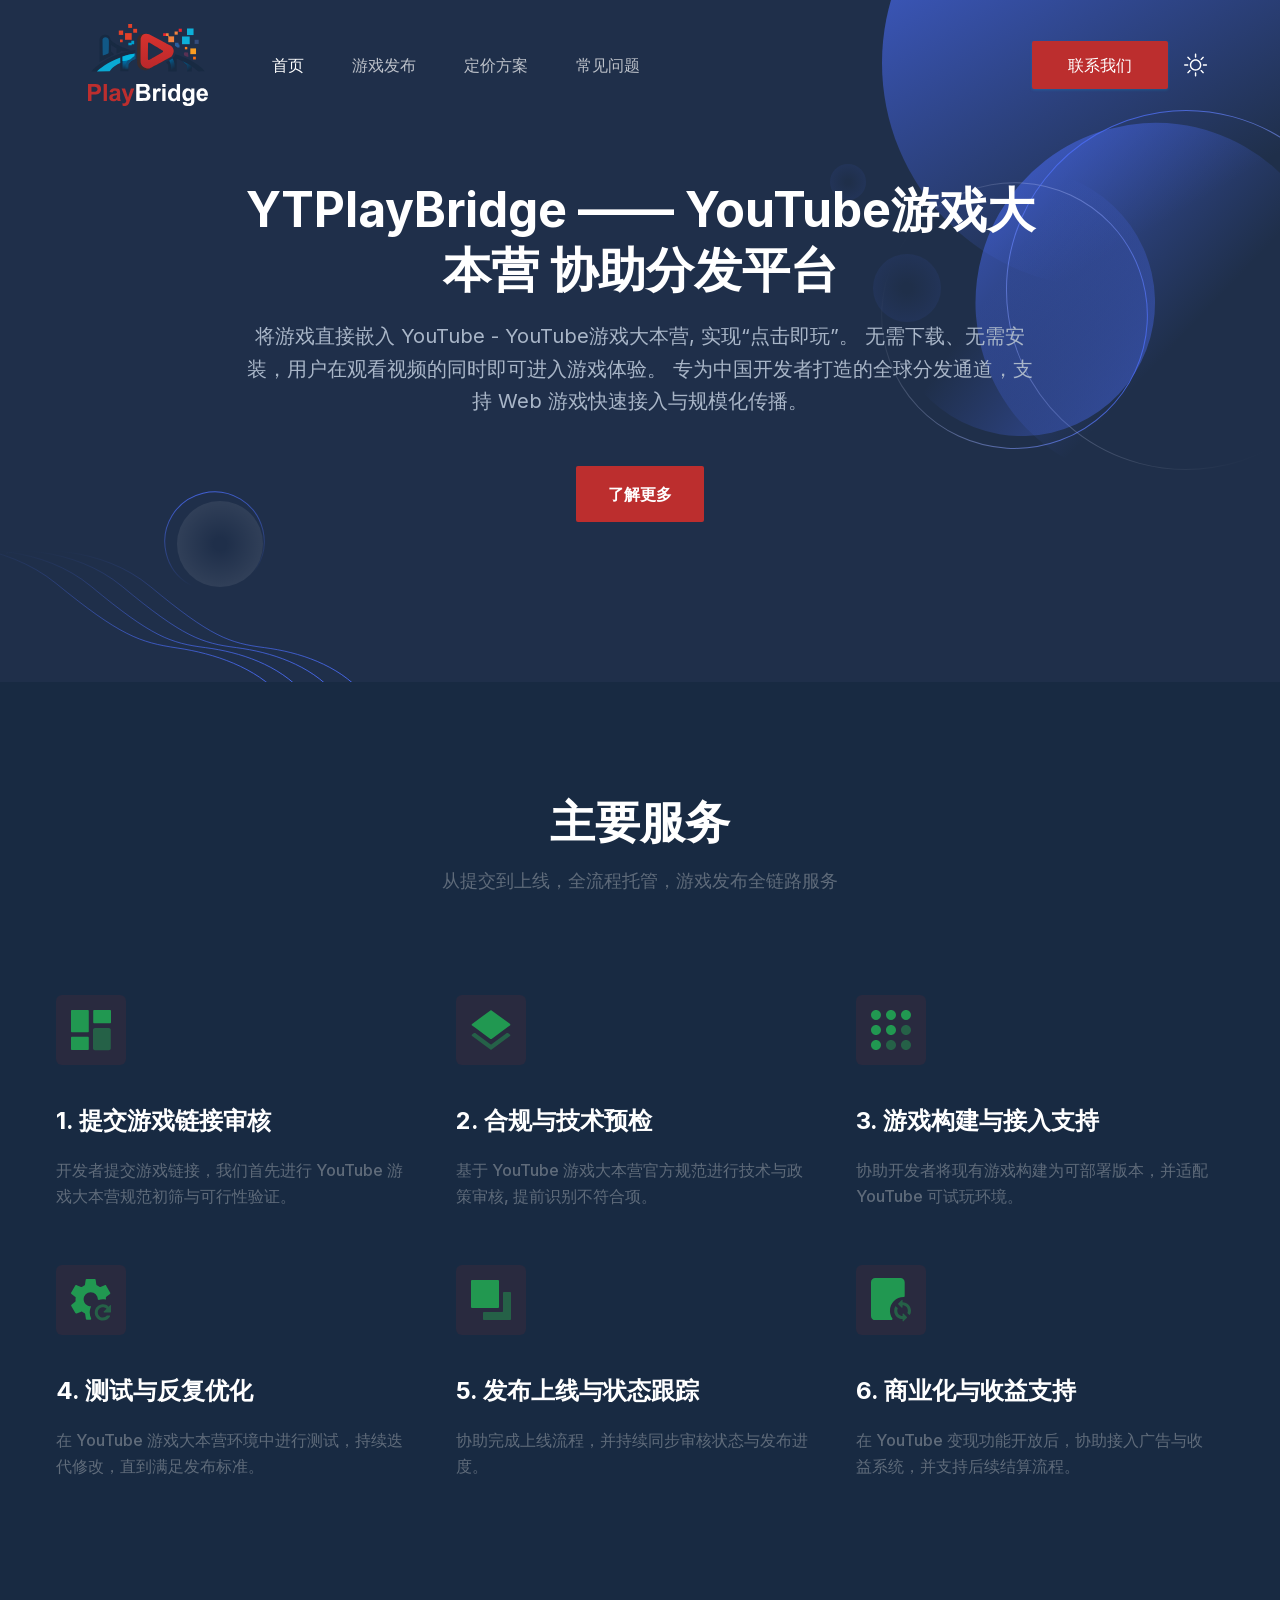
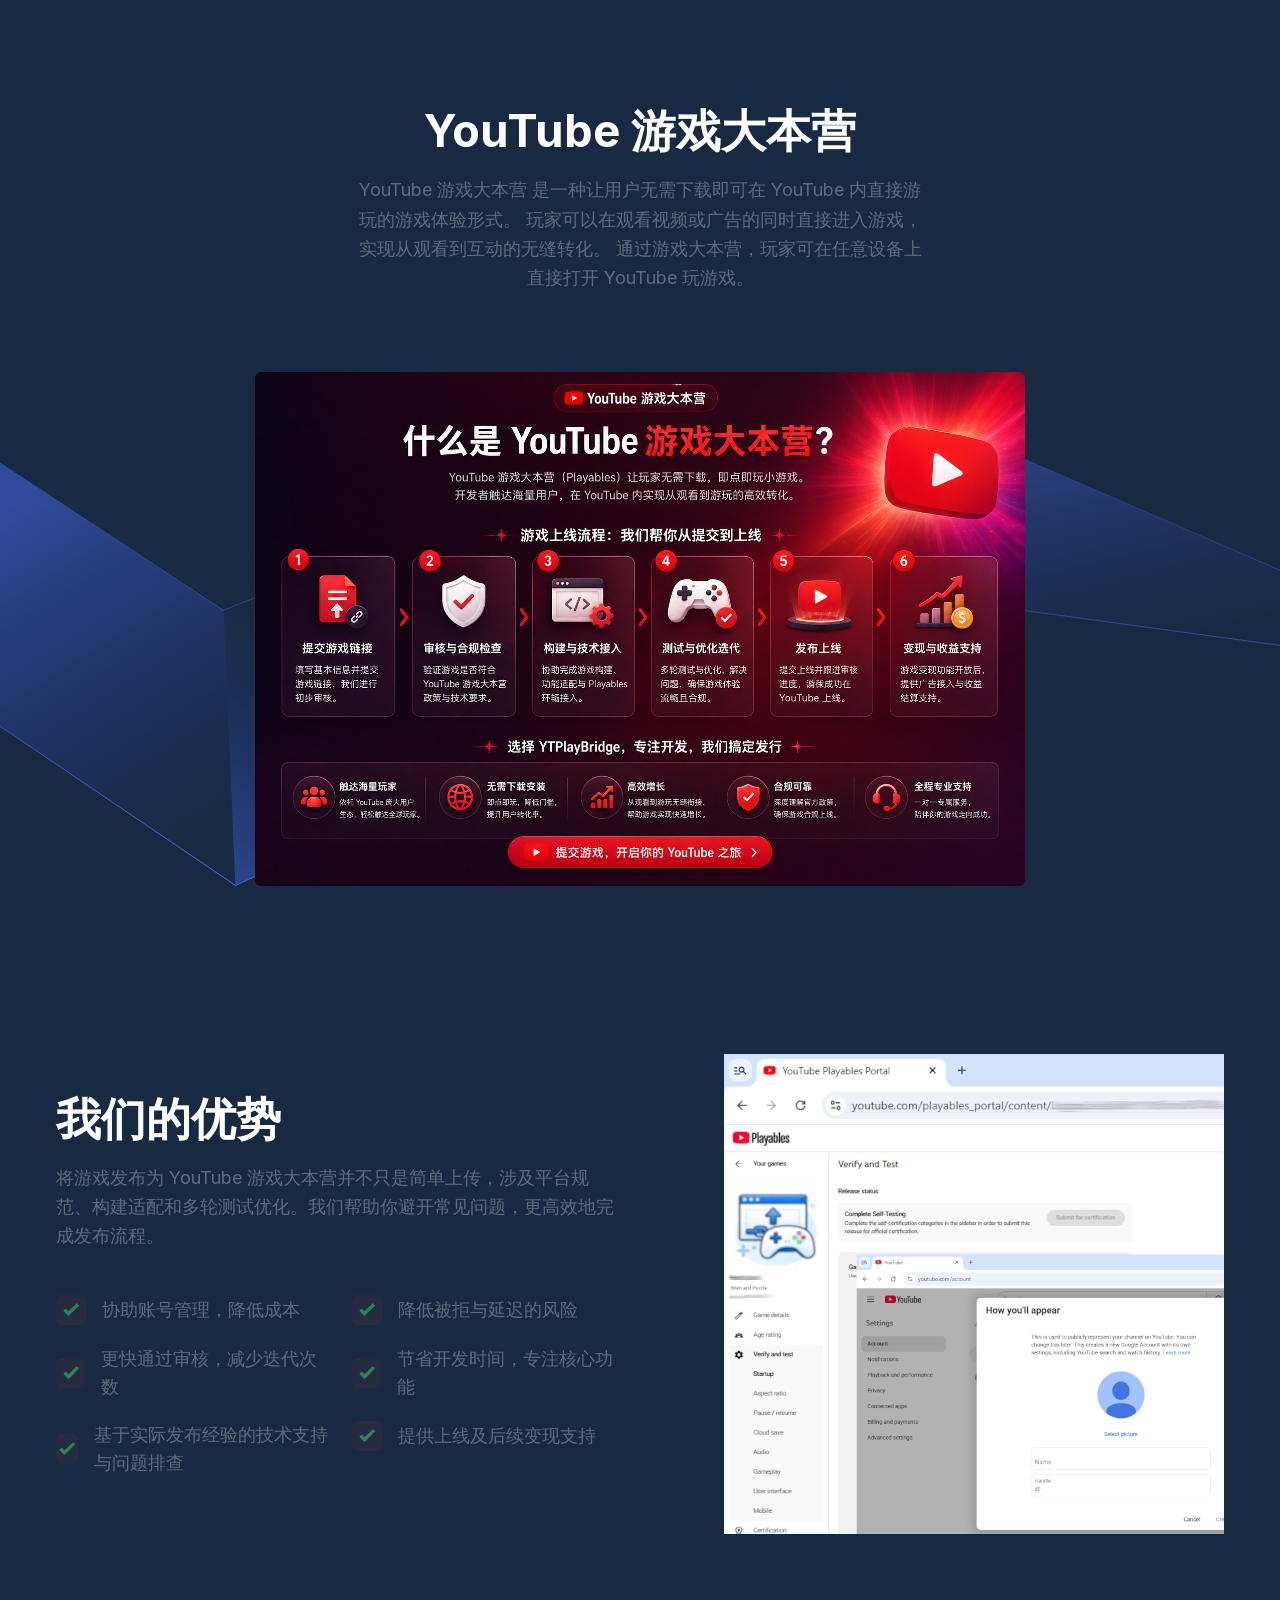
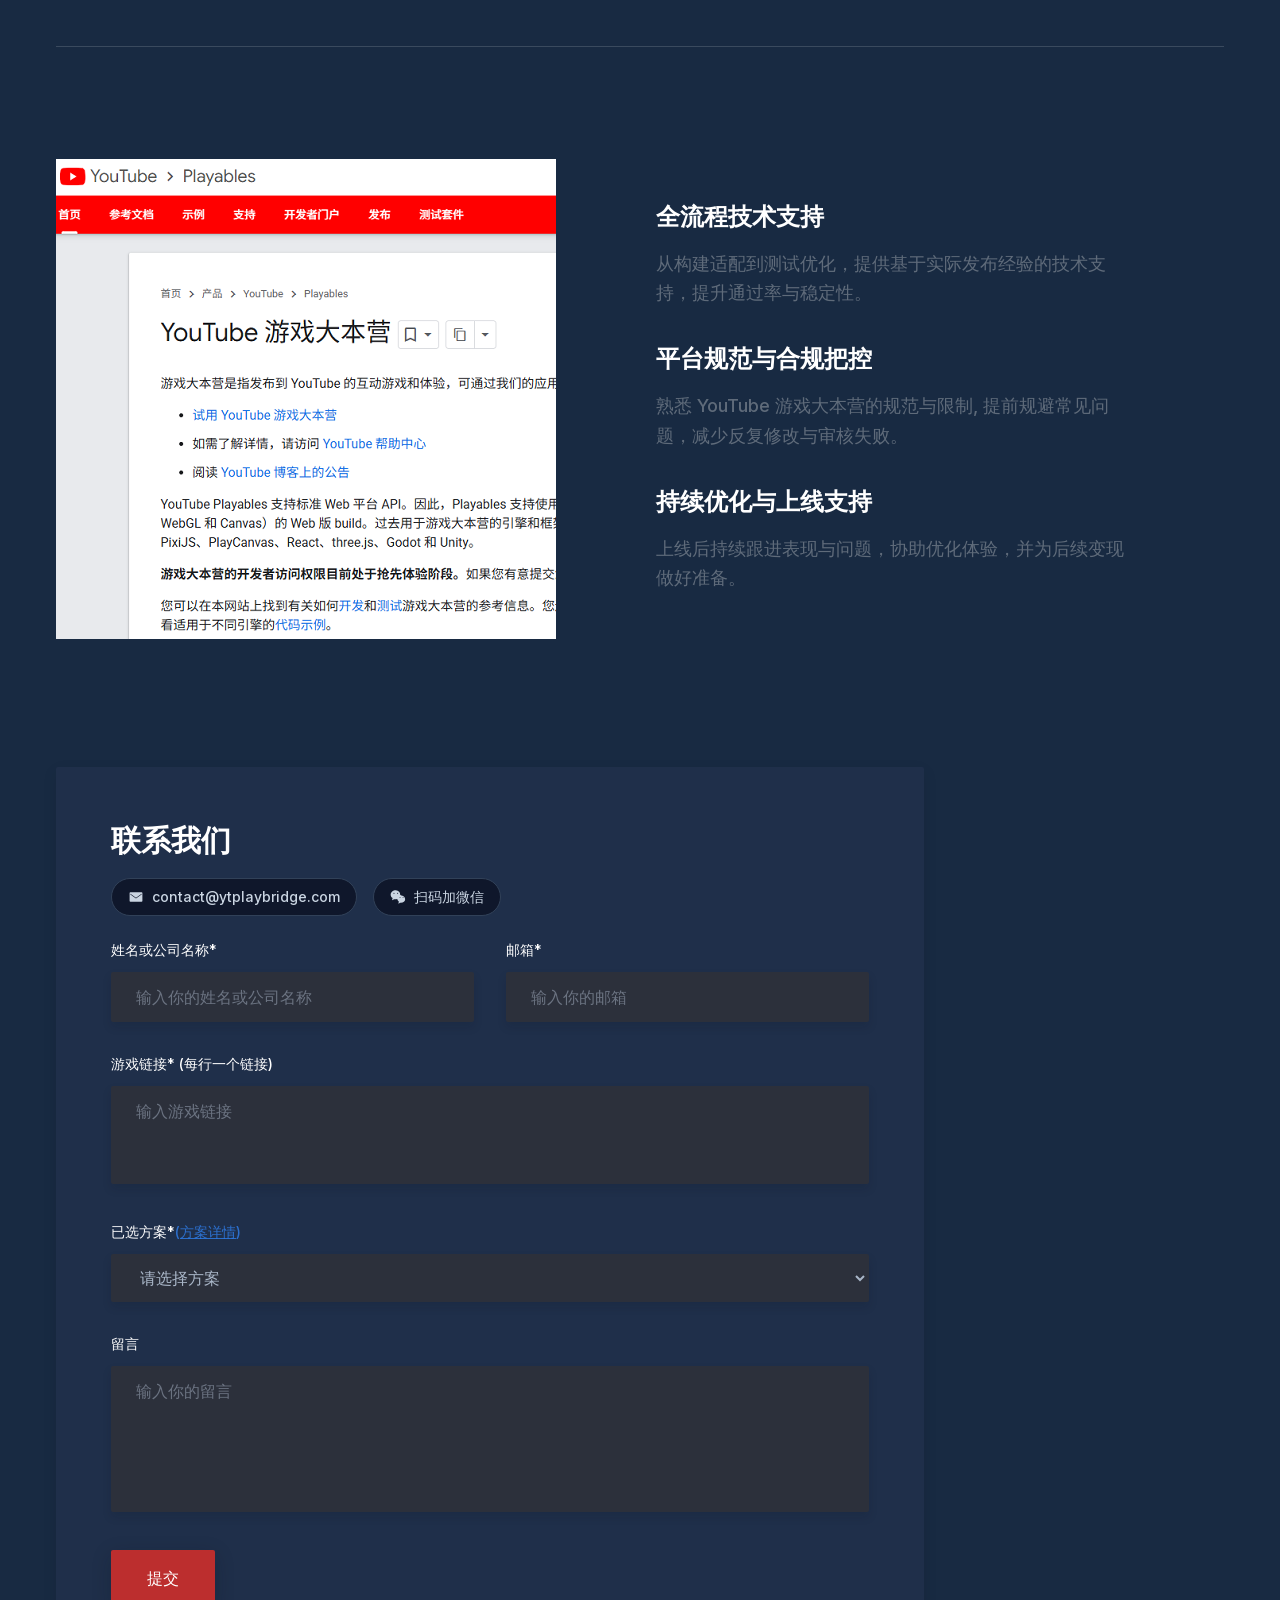
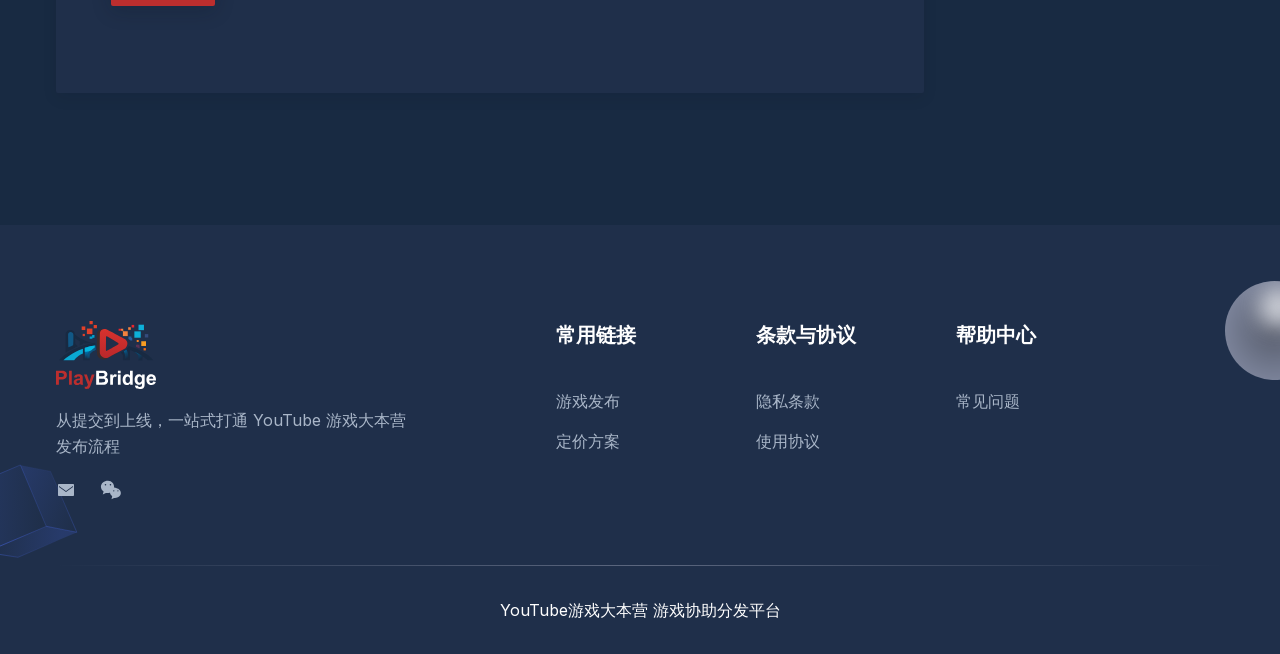
==== commit 4a8b6b1e: "Auto deploy from source repo" ====
--- a/index.html
+++ b/index.html
@@ -1 +1 @@
-<!DOCTYPE html><!--IUUAI7h385UcbNBvwjEJH--><html lang="en"><head><meta charSet="utf-8"/><meta name="viewport" content="width=device-width, initial-scale=1"/><link rel="preload" href="/_next/static/media/83afe278b6a6bb3c-s.p.3a6ba036.woff2" as="font" crossorigin="" type="font/woff2"/><link rel="stylesheet" href="/_next/static/chunks/a7e4f3b09c90315a.css" data-precedence="next"/><link rel="preload" as="script" fetchPriority="low" href="/_next/static/chunks/672f37f0f4789434.js"/><script src="/_next/static/chunks/8c4bb65ca9f95eb5.js" async=""></script><script src="/_next/static/chunks/8008d994f91f0fb6.js" async=""></script><script src="/_next/static/chunks/8296bf97416a5ebf.js" async=""></script><script src="/_next/static/chunks/turbopack-e8113b1ac129ff8a.js" async=""></script><script src="/_next/static/chunks/ff1a16fafef87110.js" async=""></script><script src="/_next/static/chunks/247eb132b7f7b574.js" async=""></script><script src="/_next/static/chunks/fea47a3ea1880df8.js" async=""></script><script src="/_next/static/chunks/bef40d0663e9e8c0.js" async=""></script><link rel="preload" href="https://challenges.cloudflare.com/turnstile/v0/api.js" as="script"/><meta name="next-size-adjust" content=""/><title>YouTube 游戏大本营协助分发平台</title><meta name="description" content="This is Home"/><script src="/_next/static/chunks/a6dad97d9634a72d.js" noModule=""></script></head><body class="bg-[#FCFCFC] dark:bg-black inter_5972bc34-module__OU16Qa__className"><div hidden=""><!--$--><!--/$--></div><script>!function(){try{var d=document.documentElement,c=d.classList;c.remove('light','dark');var e=localStorage.getItem('theme');if(e){c.add(e|| '')}else{c.add('dark');}if(e==='light'||e==='dark'||!e)d.style.colorScheme=e||'dark'}catch(t){}}();</script><div class="isolate"><header class="header top-0 left-0 z-40 flex w-full items-center absolute bg-transparent"><div class="container"><div class="relative -mx-4 pl-6 flex items-center justify-between"><div class="w-42 max-w-full pl-6 xl:mr-12"><a class="header-logo block w-full py-6 " href="/"><img alt="logo" loading="lazy" width="120" height="20" decoding="async" data-nimg="1" class="w-full dark:hidden" style="color:transparent" src="/images/logo/logo-2.svg"/><img alt="logo" loading="lazy" width="120" height="20" decoding="async" data-nimg="1" class="hidden w-full dark:block" style="color:transparent" src="/images/logo/logo.svg"/></a></div><div class="flex w-full items-center justify-between px-4"><div><button id="navbarToggler" aria-label="Mobile Menu" class="ring-primary absolute top-1/2 right-4 block translate-y-[-50%] rounded-lg px-3 py-[6px] focus:ring-2 lg:hidden"><span class="relative my-1.5 block h-0.5 w-[30px] bg-black transition-all duration-300 dark:bg-white  "></span><span class="relative my-1.5 block h-0.5 w-[30px] bg-black transition-all duration-300 dark:bg-white  "></span><span class="relative my-1.5 block h-0.5 w-[30px] bg-black transition-all duration-300 dark:bg-white  "></span></button><nav id="navbarCollapse" class="navbar border-body-color/50 dark:border-body-color/20 dark:bg-dark absolute right-0 z-30 w-[250px] rounded border-[.5px] bg-white px-6 py-4 duration-300 lg:visible lg:static lg:w-auto lg:border-none lg:!bg-transparent lg:p-0 lg:opacity-100 invisible top-[120%] opacity-0"><ul class="block lg:flex lg:space-x-12"><li class="group relative"><a class="flex py-2 text-base lg:mr-0 lg:inline-flex lg:px-0 lg:py-6 text-primary dark:text-white" href="/">首页</a></li><li class="group relative"><a class="flex py-2 text-base lg:mr-0 lg:inline-flex lg:px-0 lg:py-6 text-dark hover:text-primary dark:text-white/70 dark:hover:text-white" href="/how-it-works">游戏发布</a></li><li class="group relative"><a class="flex py-2 text-base lg:mr-0 lg:inline-flex lg:px-0 lg:py-6 text-dark hover:text-primary dark:text-white/70 dark:hover:text-white" href="/pricing">定价方案</a></li><li class="group relative"><a class="flex py-2 text-base lg:mr-0 lg:inline-flex lg:px-0 lg:py-6 text-dark hover:text-primary dark:text-white/70 dark:hover:text-white" href="/faq">常见问题</a></li></ul></nav></div><div class="flex items-center justify-end pr-16 lg:pr-0"><a class="ease-in-up shadow-btn hover:shadow-btn-hover bg-primary hover:bg-primary/90 rounded-xs px-8 py-3 text-base font-medium text-white transition duration-300 md:block md:px-9 lg:px-6 xl:px-9" href="/submit-for-review">游戏提交</a><div><button aria-label="theme toggler" class="flex items-center justify-center text-black rounded-full cursor-pointer bg-gray-2 dark:bg-dark-bg h-9 w-9 dark:text-white md:h-14 md:w-14"><svg viewBox="0 0 23 23" class="w-5 h-5 stroke-current dark:hidden md:h-6 md:w-6" fill="none"><path d="M9.55078 1.5C5.80078 1.5 1.30078 5.25 1.30078 11.25C1.30078 17.25 5.80078 21.75 11.8008 21.75C17.8008 21.75 21.5508 17.25 21.5508 13.5C13.3008 18.75 4.30078 9.75 9.55078 1.5Z" stroke-width="2" stroke-linecap="round" stroke-linejoin="round"></path></svg><svg viewBox="0 0 25 24" fill="none" xmlns="http://www.w3.org/2000/svg" class="hidden w-5 h-5 dark:block md:h-6 md:w-6"><mask id="path-1-inside-1_977:1934" fill="white"><path d="M12.0508 16.5C10.8573 16.5 9.71271 16.0259 8.8688 15.182C8.02489 14.3381 7.55078 13.1935 7.55078 12C7.55078 10.8065 8.02489 9.66193 8.8688 8.81802C9.71271 7.97411 10.8573 7.5 12.0508 7.5C13.2443 7.5 14.3888 7.97411 15.2328 8.81802C16.0767 9.66193 16.5508 10.8065 16.5508 12C16.5508 13.1935 16.0767 14.3381 15.2328 15.182C14.3888 16.0259 13.2443 16.5 12.0508 16.5ZM12.0508 18C13.6421 18 15.1682 17.3679 16.2934 16.2426C17.4186 15.1174 18.0508 13.5913 18.0508 12C18.0508 10.4087 17.4186 8.88258 16.2934 7.75736C15.1682 6.63214 13.6421 6 12.0508 6C10.4595 6 8.93336 6.63214 7.80814 7.75736C6.68292 8.88258 6.05078 10.4087 6.05078 12C6.05078 13.5913 6.68292 15.1174 7.80814 16.2426C8.93336 17.3679 10.4595 18 12.0508 18ZM12.0508 0C12.2497 0 12.4405 0.0790176 12.5811 0.21967C12.7218 0.360322 12.8008 0.551088 12.8008 0.75V3.75C12.8008 3.94891 12.7218 4.13968 12.5811 4.28033C12.4405 4.42098 12.2497 4.5 12.0508 4.5C11.8519 4.5 11.6611 4.42098 11.5205 4.28033C11.3798 4.13968 11.3008 3.94891 11.3008 3.75V0.75C11.3008 0.551088 11.3798 0.360322 11.5205 0.21967C11.6611 0.0790176 11.8519 0 12.0508 0V0ZM12.0508 19.5C12.2497 19.5 12.4405 19.579 12.5811 19.7197C12.7218 19.8603 12.8008 20.0511 12.8008 20.25V23.25C12.8008 23.4489 12.7218 23.6397 12.5811 23.7803C12.4405 23.921 12.2497 24 12.0508 24C11.8519 24 11.6611 23.921 11.5205 23.7803C11.3798 23.6397 11.3008 23.4489 11.3008 23.25V20.25C11.3008 20.0511 11.3798 19.8603 11.5205 19.7197C11.6611 19.579 11.8519 19.5 12.0508 19.5ZM24.0508 12C24.0508 12.1989 23.9718 12.3897 23.8311 12.5303C23.6905 12.671 23.4997 12.75 23.3008 12.75H20.3008C20.1019 12.75 19.9111 12.671 19.7705 12.5303C19.6298 12.3897 19.5508 12.1989 19.5508 12C19.5508 11.8011 19.6298 11.6103 19.7705 11.4697C19.9111 11.329 20.1019 11.25 20.3008 11.25H23.3008C23.4997 11.25 23.6905 11.329 23.8311 11.4697C23.9718 11.6103 24.0508 11.8011 24.0508 12ZM4.55078 12C4.55078 12.1989 4.47176 12.3897 4.33111 12.5303C4.19046 12.671 3.99969 12.75 3.80078 12.75H0.800781C0.601869 12.75 0.411103 12.671 0.270451 12.5303C0.129799 12.3897 0.0507813 12.1989 0.0507812 12C0.0507813 11.8011 0.129799 11.6103 0.270451 11.4697C0.411103 11.329 0.601869 11.25 0.800781 11.25H3.80078C3.99969 11.25 4.19046 11.329 4.33111 11.4697C4.47176 11.6103 4.55078 11.8011 4.55078 12ZM20.5363 3.5145C20.6769 3.65515 20.7559 3.84588 20.7559 4.04475C20.7559 4.24362 20.6769 4.43435 20.5363 4.575L18.4153 6.6975C18.3455 6.76713 18.2628 6.82235 18.1717 6.86C18.0806 6.89765 17.983 6.91699 17.8845 6.91692C17.6855 6.91678 17.4947 6.83758 17.354 6.69675C17.2844 6.62702 17.2292 6.54425 17.1915 6.45318C17.1539 6.36211 17.1345 6.26452 17.1346 6.16597C17.1348 5.96695 17.214 5.77613 17.3548 5.6355L19.4758 3.5145C19.6164 3.3739 19.8072 3.29491 20.006 3.29491C20.2049 3.29491 20.3956 3.3739 20.5363 3.5145ZM6.74678 17.304C6.88738 17.4446 6.96637 17.6354 6.96637 17.8342C6.96637 18.0331 6.88738 18.2239 6.74678 18.3645L4.62578 20.4855C4.48433 20.6221 4.29488 20.6977 4.09823 20.696C3.90158 20.6943 3.71347 20.6154 3.57442 20.4764C3.43536 20.3373 3.35648 20.1492 3.35478 19.9526C3.35307 19.7559 3.42866 19.5665 3.56528 19.425L5.68628 17.304C5.82693 17.1634 6.01766 17.0844 6.21653 17.0844C6.4154 17.0844 6.60614 17.1634 6.74678 17.304ZM20.5363 20.4855C20.3956 20.6261 20.2049 20.7051 20.006 20.7051C19.8072 20.7051 19.6164 20.6261 19.4758 20.4855L17.3548 18.3645C17.2182 18.223 17.1426 18.0336 17.1443 17.8369C17.146 17.6403 17.2249 17.4522 17.3639 17.3131C17.503 17.1741 17.6911 17.0952 17.8877 17.0935C18.0844 17.0918 18.2738 17.1674 18.4153 17.304L20.5363 19.425C20.6769 19.5656 20.7559 19.7564 20.7559 19.9552C20.7559 20.1541 20.6769 20.3449 20.5363 20.4855ZM6.74678 6.6975C6.60614 6.8381 6.4154 6.91709 6.21653 6.91709C6.01766 6.91709 5.82693 6.8381 5.68628 6.6975L3.56528 4.575C3.49365 4.50582 3.43651 4.42306 3.39721 4.33155C3.3579 4.24005 3.33721 4.14164 3.33634 4.04205C3.33548 3.94247 3.35445 3.84371 3.39216 3.75153C3.42988 3.65936 3.48557 3.57562 3.55598 3.5052C3.6264 3.43478 3.71014 3.37909 3.80232 3.34138C3.89449 3.30367 3.99325 3.2847 4.09283 3.28556C4.19242 3.28643 4.29083 3.30712 4.38233 3.34642C4.47384 3.38573 4.5566 3.44287 4.62578 3.5145L6.74678 5.6355C6.81663 5.70517 6.87204 5.78793 6.90985 5.87905C6.94766 5.97017 6.96712 6.06785 6.96712 6.1665C6.96712 6.26515 6.94766 6.36283 6.90985 6.45395C6.87204 6.54507 6.81663 6.62783 6.74678 6.6975Z"></path></mask><path d="M12.0508 16.5C10.8573 16.5 9.71271 16.0259 8.8688 15.182C8.02489 14.3381 7.55078 13.1935 7.55078 12C7.55078 10.8065 8.02489 9.66193 8.8688 8.81802C9.71271 7.97411 10.8573 7.5 12.0508 7.5C13.2443 7.5 14.3888 7.97411 15.2328 8.81802C16.0767 9.66193 16.5508 10.8065 16.5508 12C16.5508 13.1935 16.0767 14.3381 15.2328 15.182C14.3888 16.0259 13.2443 16.5 12.0508 16.5ZM12.0508 18C13.6421 18 15.1682 17.3679 16.2934 16.2426C17.4186 15.1174 18.0508 13.5913 18.0508 12C18.0508 10.4087 17.4186 8.88258 16.2934 7.75736C15.1682 6.63214 13.6421 6 12.0508 6C10.4595 6 8.93336 6.63214 7.80814 7.75736C6.68292 8.88258 6.05078 10.4087 6.05078 12C6.05078 13.5913 6.68292 15.1174 7.80814 16.2426C8.93336 17.3679 10.4595 18 12.0508 18ZM12.0508 0C12.2497 0 12.4405 0.0790176 12.5811 0.21967C12.7218 0.360322 12.8008 0.551088 12.8008 0.75V3.75C12.8008 3.94891 12.7218 4.13968 12.5811 4.28033C12.4405 4.42098 12.2497 4.5 12.0508 4.5C11.8519 4.5 11.6611 4.42098 11.5205 4.28033C11.3798 4.13968 11.3008 3.94891 11.3008 3.75V0.75C11.3008 0.551088 11.3798 0.360322 11.5205 0.21967C11.6611 0.0790176 11.8519 0 12.0508 0V0ZM12.0508 19.5C12.2497 19.5 12.4405 19.579 12.5811 19.7197C12.7218 19.8603 12.8008 20.0511 12.8008 20.25V23.25C12.8008 23.4489 12.7218 23.6397 12.5811 23.7803C12.4405 23.921 12.2497 24 12.0508 24C11.8519 24 11.6611 23.921 11.5205 23.7803C11.3798 23.6397 11.3008 23.4489 11.3008 23.25V20.25C11.3008 20.0511 11.3798 19.8603 11.5205 19.7197C11.6611 19.579 11.8519 19.5 12.0508 19.5ZM24.0508 12C24.0508 12.1989 23.9718 12.3897 23.8311 12.5303C23.6905 12.671 23.4997 12.75 23.3008 12.75H20.3008C20.1019 12.75 19.9111 12.671 19.7705 12.5303C19.6298 12.3897 19.5508 12.1989 19.5508 12C19.5508 11.8011 19.6298 11.6103 19.7705 11.4697C19.9111 11.329 20.1019 11.25 20.3008 11.25H23.3008C23.4997 11.25 23.6905 11.329 23.8311 11.4697C23.9718 11.6103 24.0508 11.8011 24.0508 12ZM4.55078 12C4.55078 12.1989 4.47176 12.3897 4.33111 12.5303C4.19046 12.671 3.99969 12.75 3.80078 12.75H0.800781C0.601869 12.75 0.411103 12.671 0.270451 12.5303C0.129799 12.3897 0.0507813 12.1989 0.0507812 12C0.0507813 11.8011 0.129799 11.6103 0.270451 11.4697C0.411103 11.329 0.601869 11.25 0.800781 11.25H3.80078C3.99969 11.25 4.19046 11.329 4.33111 11.4697C4.47176 11.6103 4.55078 11.8011 4.55078 12ZM20.5363 3.5145C20.6769 3.65515 20.7559 3.84588 20.7559 4.04475C20.7559 4.24362 20.6769 4.43435 20.5363 4.575L18.4153 6.6975C18.3455 6.76713 18.2628 6.82235 18.1717 6.86C18.0806 6.89765 17.983 6.91699 17.8845 6.91692C17.6855 6.91678 17.4947 6.83758 17.354 6.69675C17.2844 6.62702 17.2292 6.54425 17.1915 6.45318C17.1539 6.36211 17.1345 6.26452 17.1346 6.16597C17.1348 5.96695 17.214 5.77613 17.3548 5.6355L19.4758 3.5145C19.6164 3.3739 19.8072 3.29491 20.006 3.29491C20.2049 3.29491 20.3956 3.3739 20.5363 3.5145ZM6.74678 17.304C6.88738 17.4446 6.96637 17.6354 6.96637 17.8342C6.96637 18.0331 6.88738 18.2239 6.74678 18.3645L4.62578 20.4855C4.48433 20.6221 4.29488 20.6977 4.09823 20.696C3.90158 20.6943 3.71347 20.6154 3.57442 20.4764C3.43536 20.3373 3.35648 20.1492 3.35478 19.9526C3.35307 19.7559 3.42866 19.5665 3.56528 19.425L5.68628 17.304C5.82693 17.1634 6.01766 17.0844 6.21653 17.0844C6.4154 17.0844 6.60614 17.1634 6.74678 17.304ZM20.5363 20.4855C20.3956 20.6261 20.2049 20.7051 20.006 20.7051C19.8072 20.7051 19.6164 20.6261 19.4758 20.4855L17.3548 18.3645C17.2182 18.223 17.1426 18.0336 17.1443 17.8369C17.146 17.6403 17.2249 17.4522 17.3639 17.3131C17.503 17.1741 17.6911 17.0952 17.8877 17.0935C18.0844 17.0918 18.2738 17.1674 18.4153 17.304L20.5363 19.425C20.6769 19.5656 20.7559 19.7564 20.7559 19.9552C20.7559 20.1541 20.6769 20.3449 20.5363 20.4855ZM6.74678 6.6975C6.60614 6.8381 6.4154 6.91709 6.21653 6.91709C6.01766 6.91709 5.82693 6.8381 5.68628 6.6975L3.56528 4.575C3.49365 4.50582 3.43651 4.42306 3.39721 4.33155C3.3579 4.24005 3.33721 4.14164 3.33634 4.04205C3.33548 3.94247 3.35445 3.84371 3.39216 3.75153C3.42988 3.65936 3.48557 3.57562 3.55598 3.5052C3.6264 3.43478 3.71014 3.37909 3.80232 3.34138C3.89449 3.30367 3.99325 3.2847 4.09283 3.28556C4.19242 3.28643 4.29083 3.30712 4.38233 3.34642C4.47384 3.38573 4.5566 3.44287 4.62578 3.5145L6.74678 5.6355C6.81663 5.70517 6.87204 5.78793 6.90985 5.87905C6.94766 5.97017 6.96712 6.06785 6.96712 6.1665C6.96712 6.26515 6.94766 6.36283 6.90985 6.45395C6.87204 6.54507 6.81663 6.62783 6.74678 6.6975Z" fill="black" stroke="white" stroke-width="2" mask="url(#path-1-inside-1_977:1934)"></path></svg></button></div></div></div></div></div></header><section id="home" class="dark:bg-gray-dark relative z-10 overflow-hidden bg-white pt-[120px] pb-16 md:pt-[150px] md:pb-[120px] xl:pt-[180px] xl:pb-[160px] 2xl:pt-[210px] 2xl:pb-[200px]"><div class="container"><div class="-mx-4 flex flex-wrap"><div class="w-full px-4"><div class="mx-auto max-w-[800px] text-center"><h1 class="mb-5 text-3xl leading-tight font-bold text-black sm:text-4xl sm:leading-tight md:text-5xl md:leading-tight dark:text-white">YTPlayBridge —— YouTube游戏大本营 协助分发平台</h1><p class="text-body-color dark:text-body-color-dark mb-12 text-base leading-relaxed! sm:text-lg md:text-xl">将游戏直接嵌入 YouTube - YouTube游戏大本营, 实现“点击即玩”。 无需下载、无需安装，用户在观看视频的同时即可进入游戏体验。 专为中国开发者打造的全球分发通道，支持 Web 游戏快速接入与规模化传播。</p><div class="flex flex-col items-center justify-center space-y-4 sm:flex-row sm:space-y-0 sm:space-x-4"><a class="bg-primary hover:bg-primary/80 rounded-xs px-8 py-4 text-base font-semibold text-white duration-300 ease-in-out" href="/how-it-works">了解更多</a></div></div></div></div></div><div class="absolute top-0 right-0 z-[-1] opacity-30 lg:opacity-100"><svg width="450" height="556" viewBox="0 0 450 556" fill="none" xmlns="http://www.w3.org/2000/svg"><circle cx="277" cy="63" r="225" fill="url(#paint0_linear_25:217)"></circle><circle cx="17.9997" cy="182" r="18" fill="url(#paint1_radial_25:217)"></circle><circle cx="76.9997" cy="288" r="34" fill="url(#paint2_radial_25:217)"></circle><circle cx="325.486" cy="302.87" r="180" transform="rotate(-37.6852 325.486 302.87)" fill="url(#paint3_linear_25:217)"></circle><circle opacity="0.8" cx="184.521" cy="315.521" r="132.862" transform="rotate(114.874 184.521 315.521)" stroke="url(#paint4_linear_25:217)"></circle><circle opacity="0.8" cx="356" cy="290" r="179.5" transform="rotate(-30 356 290)" stroke="url(#paint5_linear_25:217)"></circle><circle opacity="0.8" cx="191.659" cy="302.659" r="133.362" transform="rotate(133.319 191.659 302.659)" fill="url(#paint6_linear_25:217)"></circle><defs><linearGradient id="paint0_linear_25:217" x1="-54.5003" y1="-178" x2="222" y2="288" gradientUnits="userSpaceOnUse"><stop stop-color="#4A6CF7"></stop><stop offset="1" stop-color="#4A6CF7" stop-opacity="0"></stop></linearGradient><radialGradient id="paint1_radial_25:217" cx="0" cy="0" r="1" gradientUnits="userSpaceOnUse" gradientTransform="translate(17.9997 182) rotate(90) scale(18)"><stop offset="0.145833" stop-color="#4A6CF7" stop-opacity="0"></stop><stop offset="1" stop-color="#4A6CF7" stop-opacity="0.08"></stop></radialGradient><radialGradient id="paint2_radial_25:217" cx="0" cy="0" r="1" gradientUnits="userSpaceOnUse" gradientTransform="translate(76.9997 288) rotate(90) scale(34)"><stop offset="0.145833" stop-color="#4A6CF7" stop-opacity="0"></stop><stop offset="1" stop-color="#4A6CF7" stop-opacity="0.08"></stop></radialGradient><linearGradient id="paint3_linear_25:217" x1="226.775" y1="-66.1548" x2="292.157" y2="351.421" gradientUnits="userSpaceOnUse"><stop stop-color="#4A6CF7"></stop><stop offset="1" stop-color="#4A6CF7" stop-opacity="0"></stop></linearGradient><linearGradient id="paint4_linear_25:217" x1="184.521" y1="182.159" x2="184.521" y2="448.882" gradientUnits="userSpaceOnUse"><stop stop-color="#4A6CF7"></stop><stop offset="1" stop-color="white" stop-opacity="0"></stop></linearGradient><linearGradient id="paint5_linear_25:217" x1="356" y1="110" x2="356" y2="470" gradientUnits="userSpaceOnUse"><stop stop-color="#4A6CF7"></stop><stop offset="1" stop-color="white" stop-opacity="0"></stop></linearGradient><linearGradient id="paint6_linear_25:217" x1="118.524" y1="29.2497" x2="166.965" y2="338.63" gradientUnits="userSpaceOnUse"><stop stop-color="#4A6CF7"></stop><stop offset="1" stop-color="#4A6CF7" stop-opacity="0"></stop></linearGradient></defs></svg></div><div class="absolute bottom-0 left-0 z-[-1] opacity-30 lg:opacity-100"><svg width="364" height="201" viewBox="0 0 364 201" fill="none" xmlns="http://www.w3.org/2000/svg"><path d="M5.88928 72.3303C33.6599 66.4798 101.397 64.9086 150.178 105.427C211.155 156.076 229.59 162.093 264.333 166.607C299.076 171.12 337.718 183.657 362.889 212.24" stroke="url(#paint0_linear_25:218)"></path><path d="M-22.1107 72.3303C5.65989 66.4798 73.3965 64.9086 122.178 105.427C183.155 156.076 201.59 162.093 236.333 166.607C271.076 171.12 309.718 183.657 334.889 212.24" stroke="url(#paint1_linear_25:218)"></path><path d="M-53.1107 72.3303C-25.3401 66.4798 42.3965 64.9086 91.1783 105.427C152.155 156.076 170.59 162.093 205.333 166.607C240.076 171.12 278.718 183.657 303.889 212.24" stroke="url(#paint2_linear_25:218)"></path><path d="M-98.1618 65.0889C-68.1416 60.0601 4.73364 60.4882 56.0734 102.431C120.248 154.86 139.905 161.419 177.137 166.956C214.37 172.493 255.575 186.165 281.856 215.481" stroke="url(#paint3_linear_25:218)"></path><circle opacity="0.8" cx="214.505" cy="60.5054" r="49.7205" transform="rotate(-13.421 214.505 60.5054)" stroke="url(#paint4_linear_25:218)"></circle><circle cx="220" cy="63" r="43" fill="url(#paint5_radial_25:218)"></circle><defs><linearGradient id="paint0_linear_25:218" x1="184.389" y1="69.2405" x2="184.389" y2="212.24" gradientUnits="userSpaceOnUse"><stop stop-color="#4A6CF7" stop-opacity="0"></stop><stop offset="1" stop-color="#4A6CF7"></stop></linearGradient><linearGradient id="paint1_linear_25:218" x1="156.389" y1="69.2405" x2="156.389" y2="212.24" gradientUnits="userSpaceOnUse"><stop stop-color="#4A6CF7" stop-opacity="0"></stop><stop offset="1" stop-color="#4A6CF7"></stop></linearGradient><linearGradient id="paint2_linear_25:218" x1="125.389" y1="69.2405" x2="125.389" y2="212.24" gradientUnits="userSpaceOnUse"><stop stop-color="#4A6CF7" stop-opacity="0"></stop><stop offset="1" stop-color="#4A6CF7"></stop></linearGradient><linearGradient id="paint3_linear_25:218" x1="93.8507" y1="67.2674" x2="89.9278" y2="210.214" gradientUnits="userSpaceOnUse"><stop stop-color="#4A6CF7" stop-opacity="0"></stop><stop offset="1" stop-color="#4A6CF7"></stop></linearGradient><linearGradient id="paint4_linear_25:218" x1="214.505" y1="10.2849" x2="212.684" y2="99.5816" gradientUnits="userSpaceOnUse"><stop stop-color="#4A6CF7"></stop><stop offset="1" stop-color="#4A6CF7" stop-opacity="0"></stop></linearGradient><radialGradient id="paint5_radial_25:218" cx="0" cy="0" r="1" gradientUnits="userSpaceOnUse" gradientTransform="translate(220 63) rotate(90) scale(43)"><stop offset="0.145833" stop-color="white" stop-opacity="0"></stop><stop offset="1" stop-color="white" stop-opacity="0.08"></stop></radialGradient></defs></svg></div></section><section id="features" class="py-16 md:py-20 lg:py-28"><div class="container"><div class="w-full mx-auto text-center" style="max-width:570px;margin-bottom:100px"><h2 class="mb-4 text-3xl font-bold leading-tight! text-black dark:text-white sm:text-4xl md:text-[45px]">主要服务</h2><p class="text-base leading-relaxed! text-body-color md:text-lg">从提交到上线，全流程托管，游戏发布全链路服务</p></div><div class="grid grid-cols-1 gap-x-8 gap-y-14 md:grid-cols-2 lg:grid-cols-3"><div class="w-full"><div class="wow fadeInUp" data-wow-delay=".15s"><div class="bg-primary/10 text-green/80 mb-10 flex h-[70px] w-[70px] items-center justify-center rounded-md"><svg width="40" height="41" viewBox="0 0 40 41" class="fill-current"><path opacity="0.5" d="M37.7778 40.2223H24C22.8954 40.2223 22 39.3268 22 38.2223V20.0001C22 18.8955 22.8954 18.0001 24 18.0001H37.7778C38.8823 18.0001 39.7778 18.8955 39.7778 20.0001V38.2223C39.7778 39.3268 38.8823 40.2223 37.7778 40.2223Z"></path><path d="M23.2222 0C22.6699 0 22.2222 0.447715 22.2222 1V12.3333C22.2222 12.8856 22.6699 13.3333 23.2222 13.3333H39C39.5523 13.3333 40 12.8856 40 12.3333V0.999999C40 0.447714 39.5523 0 39 0H23.2222ZM0 39C0 39.5523 0.447715 40 1 40H16.7778C17.3301 40 17.7778 39.5523 17.7778 39V27.6667C17.7778 27.1144 17.3301 26.6667 16.7778 26.6667H1C0.447716 26.6667 0 27.1144 0 27.6667V39ZM0 21.2222C0 21.7745 0.447715 22.2222 1 22.2222H16.7778C17.3301 22.2222 17.7778 21.7745 17.7778 21.2222V0.999999C17.7778 0.447714 17.3301 0 16.7778 0H1C0.447716 0 0 0.447715 0 1V21.2222Z"></path></svg></div><h3 class="mb-5 text-xl font-bold text-black sm:text-2xl lg:text-xl xl:text-2xl dark:text-white">1. 提交游戏链接审核</h3><p class="text-body-color pr-[10px] text-base leading-relaxed font-medium">开发者提交游戏链接，我们首先进行 YouTube 游戏大本营规范初筛与可行性验证。</p></div></div><div class="w-full"><div class="wow fadeInUp" data-wow-delay=".15s"><div class="bg-primary/10 text-green/80 mb-10 flex h-[70px] w-[70px] items-center justify-center rounded-md"><svg width="40" height="40" viewBox="0 0 40 40" class="fill-current"><path opacity="0.5" d="M20.5914 34.2584C20.2394 34.5172 19.7603 34.5175 19.408 34.2593L4.19163 23.1079C3.8395 22.8498 3.36065 22.85 3.00873 23.1084L1.09802 24.5111C0.553731 24.9107 0.553731 25.7237 1.09802 26.1233L19.4082 39.5655C19.7604 39.824 20.2396 39.824 20.5918 39.5655L38.9029 26.1226C39.4469 25.7232 39.4473 24.9107 38.9036 24.5109L36.9701 23.0889C36.6177 22.8298 36.1378 22.8297 35.7854 23.0888L20.5914 34.2584Z"></path><path d="M19.408 28.931C19.7603 29.1896 20.2396 29.1894 20.5918 28.9306L36.3556 17.3466L38.8979 15.4883C39.4437 15.0894 39.4446 14.275 38.8996 13.8749L20.5918 0.43445C20.2396 0.175911 19.7604 0.175913 19.4082 0.434452L1.09706 13.8774C0.553051 14.2767 0.552712 15.0892 1.09638 15.4891L3.62222 17.3466L19.408 28.931Z"></path></svg></div><h3 class="mb-5 text-xl font-bold text-black sm:text-2xl lg:text-xl xl:text-2xl dark:text-white">2. 合规与技术预检</h3><p class="text-body-color pr-[10px] text-base leading-relaxed font-medium">基于 YouTube 游戏大本营官方规范进行技术与政策审核, 提前识别不符合项。</p></div></div><div class="w-full"><div class="wow fadeInUp" data-wow-delay=".15s"><div class="bg-primary/10 text-green/80 mb-10 flex h-[70px] w-[70px] items-center justify-center rounded-md"><svg width="40" height="40" viewBox="0 0 40 40" class="fill-current"><path opacity="0.5" d="M20 30C22.75 30 25 32.25 25 35C25 37.75 22.75 40 20 40C17.25 40 15 37.75 15 35C15 32.25 17.25 30 20 30ZM35 30C37.75 30 40 32.25 40 35C40 37.75 37.75 40 35 40C32.25 40 30 37.75 30 35C30 32.25 32.25 30 35 30ZM35 15C37.75 15 40 17.25 40 20C40 22.75 37.75 25 35 25C32.25 25 30 22.75 30 20C30 17.25 32.25 15 35 15Z"></path><path d="M20 15C22.75 15 25 17.25 25 20C25 22.75 22.75 25 20 25C17.25 25 15 22.75 15 20C15 17.25 17.25 15 20 15ZM20 0C22.75 0 25 2.25 25 5C25 7.75 22.75 10 20 10C17.25 10 15 7.75 15 5C15 2.25 17.25 0 20 0ZM5 30C7.75 30 10 32.25 10 35C10 37.75 7.75 40 5 40C2.25 40 0 37.75 0 35C0 32.25 2.25 30 5 30ZM5 15C7.75 15 10 17.25 10 20C10 22.75 7.75 25 5 25C2.25 25 0 22.75 0 20C0 17.25 2.25 15 5 15ZM5 0C7.75 0 10 2.25 10 5C10 7.75 7.75 10 5 10C2.25 10 0 7.75 0 5C0 2.25 2.25 0 5 0ZM35 0C37.75 0 40 2.25 40 5C40 7.75 37.75 10 35 10C32.25 10 30 7.75 30 5C30 2.25 32.25 0 35 0Z"></path></svg></div><h3 class="mb-5 text-xl font-bold text-black sm:text-2xl lg:text-xl xl:text-2xl dark:text-white">3. 游戏构建与接入支持</h3><p class="text-body-color pr-[10px] text-base leading-relaxed font-medium">协助开发者将现有游戏构建为可部署版本，并适配 YouTube 可试玩环境。</p></div></div><div class="w-full"><div class="wow fadeInUp" data-wow-delay=".15s"><div class="bg-primary/10 text-green/80 mb-10 flex h-[70px] w-[70px] items-center justify-center rounded-md"><svg width="40" height="42" viewBox="0 0 40 42" class="fill-current"><path opacity="0.5" d="M31.8943 25.3303C34.1233 25.3303 36.1497 26.1409 37.5682 27.762L39.1464 26.1839C39.4614 25.8689 39.9999 26.092 39.9999 26.5374V32.936C39.9999 33.2121 39.7761 33.436 39.4999 33.436H33.1014C32.6559 33.436 32.4328 32.8974 32.7478 32.5825L35.5418 29.7885C34.5286 28.9779 33.3128 28.37 31.8943 28.37C29.0573 28.37 26.8282 30.599 26.8282 33.436C26.8282 36.273 29.0573 38.5021 31.8943 38.5021C33.3549 38.5021 34.6511 37.844 35.6345 36.8244C35.8406 36.6107 36.1187 36.4756 36.4155 36.4756H38.6535C39.0072 36.4756 39.2477 36.833 39.0881 37.1487C37.7427 39.8107 35.0781 41.5417 31.8943 41.5417C27.4361 41.5417 23.7886 37.8941 23.7886 33.436C23.7886 28.9779 27.4361 25.3303 31.8943 25.3303Z"></path><path d="M18.7226 33.436C18.7226 31.3572 19.2513 29.4548 19.9799 27.7285C20.0541 27.5529 19.9264 27.3567 19.7358 27.3567C15.8856 27.3567 12.6433 24.1144 12.6433 20.2642C12.6433 16.414 15.8856 13.1717 19.7358 13.1717C23.586 13.1717 26.8283 16.414 26.8283 20.2642C26.8283 20.5105 27.3897 21.0054 27.6246 20.9313C28.9274 20.5206 30.2827 20.2642 31.8943 20.2642C32.775 20.2642 33.6557 20.4173 34.5364 20.5905C34.7422 20.6309 34.9339 20.4739 34.9339 20.2642C34.9339 19.8699 34.9339 19.3904 34.8787 18.9362C34.827 18.5117 34.9599 18.0636 35.3001 17.8045L38.9868 14.9955C39.3921 14.5902 39.3921 14.1849 39.1894 13.7797L35.1857 6.77316C35.153 6.71599 35.1272 6.65499 35.1021 6.59411C34.9143 6.13895 34.5848 6.08618 34.1135 6.08007C33.9863 6.07841 33.86 6.10354 33.7419 6.15079L29.3957 7.88927C29.0613 8.02302 28.6829 7.96367 28.3887 7.75599C27.6155 7.21023 26.7521 6.75466 25.8752 6.31262C25.5838 6.16573 25.3813 5.88702 25.3335 5.56423L24.6729 1.10574C24.6265 0.792572 24.6613 0.389935 24.3993 0.212245C24.2235 0.0930361 23.9828 0 23.7886 0H15.6829C15.3021 0 14.7424 0.35783 14.6762 0.73726C14.6678 0.785579 14.6661 0.834927 14.6589 0.883445L13.9492 5.67408C13.894 6.04692 13.6313 6.35205 13.2873 6.50604C12.4439 6.88359 11.673 7.42345 10.8193 7.89265C10.5647 8.03264 10.26 8.04143 9.99178 7.92966L5.73545 6.15619C5.61358 6.10541 5.48273 6.07832 5.35072 6.08016C4.8506 6.08715 4.49147 6.1485 4.13234 6.68719L0.0794975 13.7797C-0.123145 14.1849 0.0794976 14.5902 0.484782 14.9955L4.34631 17.9376C4.59456 18.1268 4.74261 18.4216 4.7079 18.7317C4.65068 19.243 4.53762 19.8101 4.53762 20.2642C4.53762 20.6648 4.53762 21.1534 4.59561 21.614C4.64767 22.0276 4.52563 22.4644 4.20164 22.7267L0.484782 25.7355C0.0794976 26.1408 0.0794978 26.5461 0.28214 26.9514L4.33498 34.0439C4.5154 34.4047 4.85644 34.4443 5.35811 34.4486C5.48532 34.4497 5.61152 34.4249 5.72964 34.3776L10.0758 32.6392C10.4102 32.5054 10.7887 32.5648 11.0829 32.7724C11.8561 33.3182 12.7195 33.7738 13.5964 34.2158C13.8878 34.3627 14.0903 34.6414 14.1381 34.9642L14.8616 39.8476C14.8688 39.8961 14.871 39.9453 14.8768 39.994C14.9222 40.3734 15.3145 40.7311 15.8856 40.7311H19.13C19.9191 40.7311 20.4065 39.8523 20.0627 39.1421C19.1998 37.3593 18.7226 35.4573 18.7226 33.436Z"></path></svg></div><h3 class="mb-5 text-xl font-bold text-black sm:text-2xl lg:text-xl xl:text-2xl dark:text-white">4. 测试与反复优化</h3><p class="text-body-color pr-[10px] text-base leading-relaxed font-medium">在 YouTube 游戏大本营环境中进行测试，持续迭代修改，直到满足发布标准。</p></div></div><div class="w-full"><div class="wow fadeInUp" data-wow-delay=".15s"><div class="bg-primary/10 text-green/80 mb-10 flex h-[70px] w-[70px] items-center justify-center rounded-md"><svg width="40" height="40" viewBox="0 0 40 40" class="fill-current"><path opacity="0.5" d="M39 12C39.5523 12 40 12.4477 40 13V39C40 39.5523 39.5523 40 39 40H13C12.4477 40 12 39.5523 12 39V33C12 32.4477 12.4477 32 13 32H31C31.5523 32 32 31.5523 32 31V13C32 12.4477 32.4477 12 33 12H39Z"></path><rect width="28" height="28" rx="1"></rect></svg></div><h3 class="mb-5 text-xl font-bold text-black sm:text-2xl lg:text-xl xl:text-2xl dark:text-white">5. 发布上线与状态跟踪</h3><p class="text-body-color pr-[10px] text-base leading-relaxed font-medium">协助完成上线流程，并持续同步审核状态与发布进度。</p></div></div><div class="w-full"><div class="wow fadeInUp" data-wow-delay=".15s"><div class="bg-primary/10 text-green/80 mb-10 flex h-[70px] w-[70px] items-center justify-center rounded-md"><svg width="40" height="45" viewBox="0 0 40 45" class="fill-current"><path opacity="0.5" d="M31.579 37.8948C28.6737 37.8948 26.3158 35.5369 26.3158 32.6317C26.3158 31.9159 26.4527 31.2306 26.7135 30.6015C26.7959 30.4027 26.7605 30.1711 26.6083 30.019L24.9997 28.4103C24.7766 28.1872 24.4043 28.2238 24.2487 28.4983C23.5588 29.7145 23.1579 31.125 23.1579 32.6317C23.1579 37.2843 26.9263 41.0527 31.579 41.0527V43.0035C31.579 43.449 32.1175 43.6721 32.4325 43.3571L35.9622 39.8273C36.1575 39.6321 36.1575 39.3155 35.9622 39.1202L32.4325 35.5905C32.1175 35.2755 31.579 35.4986 31.579 35.9441V37.8948ZM31.579 24.2106V22.2598C31.579 21.8144 31.0404 21.5913 30.7254 21.9063L27.1957 25.436C27.0004 25.6313 27.0004 25.9479 27.1957 26.1431L30.7254 29.6729C31.0404 29.9879 31.579 29.7648 31.579 29.3193V27.3685C34.4842 27.3685 36.8421 29.7264 36.8421 32.6317C36.8421 33.3474 36.7052 34.0328 36.4444 34.6618C36.362 34.8606 36.3974 35.0922 36.5496 35.2444L38.1582 36.853C38.3813 37.0762 38.7536 37.0396 38.9092 36.7651C39.5991 35.5488 40 34.1384 40 32.6317C40 27.9791 36.2316 24.2106 31.579 24.2106Z"></path><path d="M18.9474 32.6316C18.9474 35.4705 19.8099 38.0969 21.2941 40.2796C21.7904 41.0094 21.3054 42.1053 20.4229 42.1053H4.21053C1.87368 42.1053 0 40.2316 0 37.8947V4.21053C0 1.89474 1.87368 0 4.21053 0H6.31579H16.8421H29.4737C31.7895 0 33.6842 1.87368 33.6842 4.21053V17.9544C33.6842 18.5032 33.1804 18.9474 32.6316 18.9474C25.0737 18.9474 18.9474 25.0737 18.9474 32.6316Z"></path></svg></div><h3 class="mb-5 text-xl font-bold text-black sm:text-2xl lg:text-xl xl:text-2xl dark:text-white">6. 商业化与收益支持</h3><p class="text-body-color pr-[10px] text-base leading-relaxed font-medium">在 YouTube 变现功能开放后，协助接入广告与收益系统，并支持后续结算流程。</p></div></div></div></div></section><section class="relative z-10 py-16 md:py-20 lg:py-28"><div class="container"><div class="w-full mx-auto text-center" style="max-width:570px;margin-bottom:80px"><h2 class="mb-4 text-3xl font-bold leading-tight! text-black dark:text-white sm:text-4xl md:text-[45px]">YouTube 游戏大本营</h2><p class="text-base leading-relaxed! text-body-color md:text-lg">YouTube 游戏大本营 是一种让用户无需下载即可在 YouTube 内直接游玩的游戏体验形式。 玩家可以在观看视频或广告的同时直接进入游戏，实现从观看到互动的无缝转化。 通过游戏大本营，玩家可在任意设备上直接打开 YouTube 玩游戏。</p></div></div><div class="relative overflow-hidden"><div class="-mx-4 flex flex-wrap"><div class="w-full px-4"><div class="mx-auto max-w-[770px] overflow-hidden rounded-md"><div class="relative aspect-3/2 items-center justify-center"><img alt="video image" loading="lazy" decoding="async" data-nimg="fill" class="object-cover" style="position:absolute;height:100%;width:100%;left:0;top:0;right:0;bottom:0;color:transparent" src="/images/video/image-01.png"/></div></div></div></div><div class="absolute right-0 bottom-0 left-0 z-[-1] h-full w-full bg-[url(/images/video/shape.svg)] bg-cover bg-center bg-no-repeat"></div></div></section><section id="about" class="pt-8 md:pt-8 lg:pt-14"><div class="container"><div class="border-body-color/[.15] border-b pb-16 md:pb-20 lg:pb-28 dark:border-white/[.15]"><div class="-mx-4 flex flex-wrap items-center"><div class="w-full px-4 lg:w-1/2"><div class="w-full " style="max-width:570px;margin-bottom:44px"><h2 class="mb-4 text-3xl font-bold leading-tight! text-black dark:text-white sm:text-4xl md:text-[45px]">我们的优势</h2><p class="text-base leading-relaxed! text-body-color md:text-lg">将游戏发布为 YouTube 游戏大本营并不只是简单上传，涉及平台规范、构建适配和多轮测试优化。我们帮助你避开常见问题，更高效地完成发布流程。</p></div><div class="mb-12 max-w-[570px] lg:mb-0" data-wow-delay=".15s"><div class="mx-[-12px] flex flex-wrap"><div class="w-full px-3 sm:w-1/2 lg:w-full xl:w-1/2"><p class="text-body-color mb-5 flex items-center text-lg font-medium"><span class="bg-primary/10 text-green/70 mr-4 flex h-[30px] w-[30px] items-center justify-center rounded-md"><svg width="16" height="13" viewBox="0 0 16 13" class="fill-current"><path d="M5.8535 12.6631C5.65824 12.8584 5.34166 12.8584 5.1464 12.6631L0.678505 8.1952C0.483242 7.99994 0.483242 7.68336 0.678505 7.4881L2.32921 5.83739C2.52467 5.64193 2.84166 5.64216 3.03684 5.83791L5.14622 7.95354C5.34147 8.14936 5.65859 8.14952 5.85403 7.95388L13.3797 0.420561C13.575 0.22513 13.8917 0.225051 14.087 0.420383L15.7381 2.07143C15.9333 2.26669 15.9333 2.58327 15.7381 2.77854L5.8535 12.6631Z"></path></svg></span>协助账号管理，降低成本</p><p class="text-body-color mb-5 flex items-center text-lg font-medium"><span class="bg-primary/10 text-green/70 mr-4 flex h-[30px] w-[30px] items-center justify-center rounded-md"><svg width="16" height="13" viewBox="0 0 16 13" class="fill-current"><path d="M5.8535 12.6631C5.65824 12.8584 5.34166 12.8584 5.1464 12.6631L0.678505 8.1952C0.483242 7.99994 0.483242 7.68336 0.678505 7.4881L2.32921 5.83739C2.52467 5.64193 2.84166 5.64216 3.03684 5.83791L5.14622 7.95354C5.34147 8.14936 5.65859 8.14952 5.85403 7.95388L13.3797 0.420561C13.575 0.22513 13.8917 0.225051 14.087 0.420383L15.7381 2.07143C15.9333 2.26669 15.9333 2.58327 15.7381 2.77854L5.8535 12.6631Z"></path></svg></span>更快通过审核，减少迭代次数</p><p class="text-body-color mb-5 flex items-center text-lg font-medium"><span class="bg-primary/10 text-green/70 mr-4 flex h-[30px] w-[30px] items-center justify-center rounded-md"><svg width="16" height="13" viewBox="0 0 16 13" class="fill-current"><path d="M5.8535 12.6631C5.65824 12.8584 5.34166 12.8584 5.1464 12.6631L0.678505 8.1952C0.483242 7.99994 0.483242 7.68336 0.678505 7.4881L2.32921 5.83739C2.52467 5.64193 2.84166 5.64216 3.03684 5.83791L5.14622 7.95354C5.34147 8.14936 5.65859 8.14952 5.85403 7.95388L13.3797 0.420561C13.575 0.22513 13.8917 0.225051 14.087 0.420383L15.7381 2.07143C15.9333 2.26669 15.9333 2.58327 15.7381 2.77854L5.8535 12.6631Z"></path></svg></span>基于实际发布经验的技术支持与问题排查</p></div><div class="w-full px-3 sm:w-1/2 lg:w-full xl:w-1/2"><p class="text-body-color mb-5 flex items-center text-lg font-medium"><span class="bg-primary/10 text-green/70 mr-4 flex h-[30px] w-[30px] items-center justify-center rounded-md"><svg width="16" height="13" viewBox="0 0 16 13" class="fill-current"><path d="M5.8535 12.6631C5.65824 12.8584 5.34166 12.8584 5.1464 12.6631L0.678505 8.1952C0.483242 7.99994 0.483242 7.68336 0.678505 7.4881L2.32921 5.83739C2.52467 5.64193 2.84166 5.64216 3.03684 5.83791L5.14622 7.95354C5.34147 8.14936 5.65859 8.14952 5.85403 7.95388L13.3797 0.420561C13.575 0.22513 13.8917 0.225051 14.087 0.420383L15.7381 2.07143C15.9333 2.26669 15.9333 2.58327 15.7381 2.77854L5.8535 12.6631Z"></path></svg></span>降低被拒与延迟的风险</p><p class="text-body-color mb-5 flex items-center text-lg font-medium"><span class="bg-primary/10 text-green/70 mr-4 flex h-[30px] w-[30px] items-center justify-center rounded-md"><svg width="16" height="13" viewBox="0 0 16 13" class="fill-current"><path d="M5.8535 12.6631C5.65824 12.8584 5.34166 12.8584 5.1464 12.6631L0.678505 8.1952C0.483242 7.99994 0.483242 7.68336 0.678505 7.4881L2.32921 5.83739C2.52467 5.64193 2.84166 5.64216 3.03684 5.83791L5.14622 7.95354C5.34147 8.14936 5.65859 8.14952 5.85403 7.95388L13.3797 0.420561C13.575 0.22513 13.8917 0.225051 14.087 0.420383L15.7381 2.07143C15.9333 2.26669 15.9333 2.58327 15.7381 2.77854L5.8535 12.6631Z"></path></svg></span>节省开发时间，专注核心功能</p><p class="text-body-color mb-5 flex items-center text-lg font-medium"><span class="bg-primary/10 text-green/70 mr-4 flex h-[30px] w-[30px] items-center justify-center rounded-md"><svg width="16" height="13" viewBox="0 0 16 13" class="fill-current"><path d="M5.8535 12.6631C5.65824 12.8584 5.34166 12.8584 5.1464 12.6631L0.678505 8.1952C0.483242 7.99994 0.483242 7.68336 0.678505 7.4881L2.32921 5.83739C2.52467 5.64193 2.84166 5.64216 3.03684 5.83791L5.14622 7.95354C5.34147 8.14936 5.65859 8.14952 5.85403 7.95388L13.3797 0.420561C13.575 0.22513 13.8917 0.225051 14.087 0.420383L15.7381 2.07143C15.9333 2.26669 15.9333 2.58327 15.7381 2.77854L5.8535 12.6631Z"></path></svg></span>提供上线及后续变现支持</p></div></div></div></div><div class="w-full px-4 lg:w-1/2"><div class="relative mx-auto aspect-25/24 max-w-[500px] lg:mr-0"><img alt="about-image" loading="lazy" decoding="async" data-nimg="fill" class="drop-shadow-three mx-auto max-w-full lg:mr-0 dark:hidden dark:drop-shadow-none" style="position:absolute;height:100%;width:100%;left:0;top:0;right:0;bottom:0;color:transparent" src="/images/about/about-01.png"/><img alt="about-image" loading="lazy" decoding="async" data-nimg="fill" class="drop-shadow-three mx-auto hidden max-w-full lg:mr-0 dark:block dark:drop-shadow-none" style="position:absolute;height:100%;width:100%;left:0;top:0;right:0;bottom:0;color:transparent" src="/images/about/about-01.png"/></div></div></div></div></div></section><section class="py-16 md:py-20 lg:py-28"><div class="container"><div class="-mx-4 flex flex-wrap items-center"><div class="w-full px-4 lg:w-1/2"><div class="relative mx-auto mb-12 aspect-25/24 max-w-[500px] text-center lg:m-0" data-wow-delay=".15s"><img alt="about image" loading="lazy" decoding="async" data-nimg="fill" class="drop-shadow-three dark:hidden dark:drop-shadow-none" style="position:absolute;height:100%;width:100%;left:0;top:0;right:0;bottom:0;color:transparent" src="/images/about/about-02.png"/><img alt="about image" loading="lazy" decoding="async" data-nimg="fill" class="drop-shadow-three hidden dark:block dark:drop-shadow-none" style="position:absolute;height:100%;width:100%;left:0;top:0;right:0;bottom:0;color:transparent" src="/images/about/about-02.png"/></div></div><div class="w-full px-4 lg:w-1/2"><div class="max-w-[470px]"><div class="mb-9"><h3 class="mb-4 text-xl font-bold text-black sm:text-2xl lg:text-xl xl:text-2xl dark:text-white">全流程技术支持</h3><p class="text-body-color text-base leading-relaxed font-medium sm:text-lg sm:leading-relaxed">从构建适配到测试优化，提供基于实际发布经验的技术支持，提升通过率与稳定性。</p></div><div class="mb-9"><h3 class="mb-4 text-xl font-bold text-black sm:text-2xl lg:text-xl xl:text-2xl dark:text-white">平台规范与合规把控</h3><p class="text-body-color text-base leading-relaxed font-medium sm:text-lg sm:leading-relaxed">熟悉 YouTube 游戏大本营的规范与限制, 提前规避常见问题，减少反复修改与审核失败。</p></div><div class="mb-1"><h3 class="mb-4 text-xl font-bold text-black sm:text-2xl lg:text-xl xl:text-2xl dark:text-white">持续优化与上线支持</h3><p class="text-body-color text-base leading-relaxed font-medium sm:text-lg sm:leading-relaxed">上线后持续跟进表现与问题，协助优化体验，并为后续变现做好准备。</p></div></div></div></div></div></section><section id="submit-for-review" class="overflow-hidden pt-2 pb-16 md:pt-3 md:pb-20 lg:pt-4 lg:pb-28"><div class="container"><div class="-mx-4 flex flex-wrap"><div class="w-full px-4 lg:w-8/12 xl:w-9/12"><div class="shadow-three dark:bg-gray-dark mb-12 rounded-xs bg-white px-8 py-11 sm:p-[55px] lg:mb-5 lg:px-8 xl:p-[55px]" data-wow-delay=".15s "><h2 class="mb-3 text-2xl font-bold text-black sm:text-3xl lg:text-2xl xl:text-3xl dark:text-white">提交游戏</h2><p class="text-body-color mb-12 text-base font-medium">我们会以邮件的形式尽快与你联系</p><div class="transition-opacity duration-300 opacity-100"><form><div class="-mx-4 flex flex-wrap"><div class="w-full px-4 md:w-1/2"><div class="mb-8"><label for="name" class="text-dark mb-3 block text-sm font-medium dark:text-white">姓名或公司名称*</label><input required="" type="text" placeholder="输入你的姓名或公司名称" class="border-stroke text-body-color focus:border-primary dark:text-body-color-dark dark:shadow-two dark:focus:border-primary w-full rounded-xs border bg-[#f8f8f8] px-6 py-3 text-base outline-hidden dark:border-transparent dark:bg-[#2C303B] dark:focus:shadow-none" name="name"/></div></div><div class="hidden"><input type="text" name="company"/></div><div class="w-full px-4 md:w-1/2"><div class="mb-8"><label for="email" class="text-dark mb-3 block text-sm font-medium dark:text-white">邮箱*</label><input required="" type="email" placeholder="输入你的邮箱" class="border-stroke text-body-color focus:border-primary dark:text-body-color-dark dark:shadow-two dark:focus:border-primary w-full rounded-xs border bg-[#f8f8f8] px-6 py-3 text-base outline-hidden dark:border-transparent dark:bg-[#2C303B] dark:focus:shadow-none" name="email"/></div></div><div class="w-full px-4"><div class="mb-8"><label for="game-link" class="text-dark mb-3 block text-sm font-medium dark:text-white">游戏链接* (每行一个链接)</label><textarea required="" name="game-link" placeholder="输入游戏链接" rows="3" class="border-stroke text-body-color focus:border-primary dark:text-body-color-dark dark:shadow-two dark:focus:border-primary w-full resize-none rounded-xs border bg-[#f8f8f8] px-6 py-3 text-base outline-hidden dark:border-transparent dark:bg-[#2C303B] dark:focus:shadow-none"></textarea></div></div><div class="w-full px-4"><div class="mb-8"><div class="text-dark mb-3 block text-sm font-medium dark:text-white"><label for="plan">已选方案*</label><a class="text-[#2F80ED]/80 hover:text-[#2F80ED]" href="/pricing">(<span class="non-italic text-sm font-medium underline">方案详情</span>)</a></div><select required="" name="plan" id="plan" class="border-stroke text-body-color focus:border-primary dark:text-body-color-dark dark:shadow-two dark:focus:border-primary w-full rounded-xs border bg-[#f8f8f8] px-6 py-3 text-base outline-none dark:border-transparent dark:bg-[#2C303B] dark:focus:shadow-none"><option value="" hidden="" selected="">请选择方案</option><option value="per-game">按游戏发布</option><option value="training">培训与指导</option><option value="enterprise">企业方案</option><option value="other">以上都不适用</option></select></div></div><div class="w-full px-4"><div class="mb-8"><label for="message" class="text-dark mb-3 block text-sm font-medium dark:text-white">留言</label><textarea name="message" rows="5" placeholder="输入你的留言" class="border-stroke text-body-color focus:border-primary dark:text-body-color-dark dark:shadow-two dark:focus:border-primary w-full resize-none rounded-xs border bg-[#f8f8f8] px-6 py-3 text-base outline-hidden dark:border-transparent dark:bg-[#2C303B] dark:focus:shadow-none"></textarea></div></div><div class="w-full px-4"><button type="submit" class="bg-primary shadow-submit dark:shadow-submit-dark hover:bg-primary/90 cursor-pointer rounded-xs px-9 py-4 text-base font-medium text-white transition-all duration-150 ease-in-out active:translate-y-[1px] active:scale-95 disabled:cursor-not-allowed disabled:opacity-50">提交</button></div><div class="w-full px-4 pt-8"><div></div></div></div></form></div></div></div></div></div></section><!--$--><!--/$--><footer class="dark:bg-gray-dark relative z-10 bg-white pt-16 md:pt-20 lg:pt-24"><div class="container"><div class="-mx-4 flex flex-wrap"><div class="w-full px-4 md:w-1/2 lg:w-4/12 xl:w-5/12"><div class="mb-12 max-w-[360px] lg:mb-16"><a class="mb-3 inline-block w-25" href="/"><img alt="logo" loading="lazy" width="140" height="30" decoding="async" data-nimg="1" class="w-full dark:hidden" style="color:transparent" src="/images/logo/logo-2.svg"/><img alt="logo" loading="lazy" width="140" height="30" decoding="async" data-nimg="1" class="hidden w-full dark:block" style="color:transparent" src="/images/logo/logo.svg"/></a><p class="text-body-color dark:text-body-color-dark mb-5 text-base leading-relaxed">从提交到上线，一站式打通 YouTube 游戏大本营发布流程</p><div class="flex items-center"><a href="mailto:contact@ytplaybridge.com" aria-label="email-link" class="text-body-color hover:text-primary dark:text-body-color-dark dark:hover:text-primary duration-300"><svg class="fill-current" viewBox="0 0 20 20" height="20" width="20"><path d="M17 4H3C2.4 4 2 4.4 2 5V15C2 15.6 2.4 16 3 16H17C17.6 16 18 15.6 18 15V5C18 4.4 17.6 4 17 4ZM17 7L10 12L3 7V6L10 11L17 6V7Z"></path></svg></a><button aria-label="wechat-contact" class="text-body-color hover:text-primary dark:text-body-color-dark dark:hover:text-primary ml-6 duration-300"><svg width="22" height="22" viewBox="0 0 24 24" fill="currentColor"><path d="M8.691 2C4.443 2 1 4.908 1 8.494c0 2.062 1.146 3.894 2.93 5.087L3 17l3.432-1.715c.406.057.826.087 1.259.087 4.248 0 7.691-2.908 7.691-6.494S12.939 2 8.691 2zm-2.72 5.22c-.473 0-.857-.384-.857-.857s.384-.857.857-.857.857.384.857.857-.384.857-.857.857zm5.44 0c-.473 0-.857-.384-.857-.857s.384-.857.857-.857.857.384.857.857-.384.857-.857.857zM17.308 9.143c-3.529 0-6.392 2.415-6.392 5.393 0 1.71.94 3.23 2.405 4.219L12.5 22l2.815-1.408c.337.047.685.072 1.042.072 3.529 0 6.393-2.415 6.393-5.393 0-2.978-2.864-5.393-6.442-5.393zm-2.261 4.455c-.394 0-.714-.32-.714-.714s.32-.714.714-.714.714.32.714.714-.32.714-.714.714zm4.522 0c-.394 0-.714-.32-.714-.714s.32-.714.714-.714.714.32.714.714-.32.714-.714.714z"></path></svg></button></div></div></div><div class="w-full px-4 sm:w-1/2 md:w-1/2 lg:w-2/12 xl:w-2/12"><div class="mb-12 lg:mb-16"><h2 class="mb-10 text-xl font-bold text-black dark:text-white">常用链接</h2><ul><li><a class="text-body-color hover:text-primary dark:text-body-color-dark dark:hover:text-primary mb-4 inline-block text-base duration-300" href="/how-it-works">游戏发布</a></li><li><a class="text-body-color hover:text-primary dark:text-body-color-dark dark:hover:text-primary mb-4 inline-block text-base duration-300" href="/">定价方案</a></li></ul></div></div><div class="w-full px-4 sm:w-1/2 md:w-1/2 lg:w-2/12 xl:w-2/12"><div class="mb-12 lg:mb-16"><h2 class="mb-10 text-xl font-bold text-black dark:text-white">条款与协议</h2><ul><li><a class="text-body-color hover:text-primary dark:text-body-color-dark dark:hover:text-primary mb-4 inline-block text-base duration-300" href="/privacy-policy">隐私条款</a></li><li><a class="text-body-color hover:text-primary dark:text-body-color-dark dark:hover:text-primary mb-4 inline-block text-base duration-300" href="/term-of-service">使用协议</a></li></ul></div></div><div class="w-full px-4 md:w-1/2 lg:w-4/12 xl:w-3/12"><div class="mb-12 lg:mb-16"><h2 class="mb-10 text-xl font-bold text-black dark:text-white">帮助中心</h2><ul><li><a class="text-body-color hover:text-primary dark:text-body-color-dark dark:hover:text-primary mb-4 inline-block text-base duration-300" href="/">常见问题</a></li></ul></div></div></div><div class="h-px w-full bg-linear-to-r from-transparent via-[#D2D8E183] to-transparent dark:via-[#959CB183]"></div><div class="py-8"><p class="text-body-color text-center text-base dark:text-white">YouTube游戏大本营 游戏协助分发平台</p></div></div><div class="absolute top-14 right-0 z-[-1]"><svg width="55" height="99" viewBox="0 0 55 99" fill="none" xmlns="http://www.w3.org/2000/svg"><circle opacity="0.8" cx="49.5" cy="49.5" r="49.5" fill="#959CB1"></circle><mask id="mask0_94:899" style="mask-type:alpha" maskUnits="userSpaceOnUse" x="0" y="0" width="99" height="99"><circle opacity="0.8" cx="49.5" cy="49.5" r="49.5" fill="#4A6CF7"></circle></mask><g mask="url(#mask0_94:899)"><circle opacity="0.8" cx="49.5" cy="49.5" r="49.5" fill="url(#paint0_radial_94:899)"></circle><g opacity="0.8" filter="url(#filter0_f_94:899)"><circle cx="53.8676" cy="26.2061" r="20.3824" fill="white"></circle></g></g><defs><filter id="filter0_f_94:899" x="12.4852" y="-15.1763" width="82.7646" height="82.7646" filterUnits="userSpaceOnUse" color-interpolation-filters="sRGB"><feFlood flood-opacity="0" result="BackgroundImageFix"></feFlood><feBlend mode="normal" in="SourceGraphic" in2="BackgroundImageFix" result="shape"></feBlend><feGaussianBlur stdDeviation="10.5" result="effect1_foregroundBlur_94:899"></feGaussianBlur></filter><radialGradient id="paint0_radial_94:899" cx="0" cy="0" r="1" gradientUnits="userSpaceOnUse" gradientTransform="translate(49.5 49.5) rotate(90) scale(53.1397)"><stop stop-opacity="0.47"></stop><stop offset="1" stop-opacity="0"></stop></radialGradient></defs></svg></div><div class="absolute bottom-24 left-0 z-[-1]"><svg width="79" height="94" viewBox="0 0 79 94" fill="none" xmlns="http://www.w3.org/2000/svg"><rect opacity="0.3" x="-41" y="26.9426" width="66.6675" height="66.6675" transform="rotate(-22.9007 -41 26.9426)" fill="url(#paint0_linear_94:889)"></rect><rect x="-41" y="26.9426" width="66.6675" height="66.6675" transform="rotate(-22.9007 -41 26.9426)" stroke="url(#paint1_linear_94:889)" stroke-width="0.7"></rect><path opacity="0.3" d="M50.5215 7.42229L20.325 1.14771L46.2077 62.3249L77.1885 68.2073L50.5215 7.42229Z" fill="url(#paint2_linear_94:889)"></path><path d="M50.5215 7.42229L20.325 1.14771L46.2077 62.3249L76.7963 68.2073L50.5215 7.42229Z" stroke="url(#paint3_linear_94:889)" stroke-width="0.7"></path><path opacity="0.3" d="M17.9721 93.3057L-14.9695 88.2076L46.2077 62.325L77.1885 68.2074L17.9721 93.3057Z" fill="url(#paint4_linear_94:889)"></path><path d="M17.972 93.3057L-14.1852 88.2076L46.2077 62.325L77.1884 68.2074L17.972 93.3057Z" stroke="url(#paint5_linear_94:889)" stroke-width="0.7"></path><defs><linearGradient id="paint0_linear_94:889" x1="-41" y1="21.8445" x2="36.9671" y2="59.8878" gradientUnits="userSpaceOnUse"><stop stop-color="#4A6CF7" stop-opacity="0.62"></stop><stop offset="1" stop-color="#4A6CF7" stop-opacity="0"></stop></linearGradient><linearGradient id="paint1_linear_94:889" x1="25.6675" y1="95.9631" x2="-42.9608" y2="20.668" gradientUnits="userSpaceOnUse"><stop stop-color="#4A6CF7" stop-opacity="0"></stop><stop offset="1" stop-color="#4A6CF7" stop-opacity="0.51"></stop></linearGradient><linearGradient id="paint2_linear_94:889" x1="20.325" y1="-3.98039" x2="90.6248" y2="25.1062" gradientUnits="userSpaceOnUse"><stop stop-color="#4A6CF7" stop-opacity="0.62"></stop><stop offset="1" stop-color="#4A6CF7" stop-opacity="0"></stop></linearGradient><linearGradient id="paint3_linear_94:889" x1="18.3642" y1="-1.59742" x2="113.9" y2="80.6826" gradientUnits="userSpaceOnUse"><stop stop-color="#4A6CF7" stop-opacity="0"></stop><stop offset="1" stop-color="#4A6CF7" stop-opacity="0.51"></stop></linearGradient><linearGradient id="paint4_linear_94:889" x1="61.1098" y1="62.3249" x2="-8.82468" y2="58.2156" gradientUnits="userSpaceOnUse"><stop stop-color="#4A6CF7" stop-opacity="0.62"></stop><stop offset="1" stop-color="#4A6CF7" stop-opacity="0"></stop></linearGradient><linearGradient id="paint5_linear_94:889" x1="65.4236" y1="65.0701" x2="24.0178" y2="41.6598" gradientUnits="userSpaceOnUse"><stop stop-color="#4A6CF7" stop-opacity="0"></stop><stop offset="1" stop-color="#4A6CF7" stop-opacity="0.51"></stop></linearGradient></defs></svg></div></footer></div><div class="fixed right-8 bottom-8 z-99"></div><script src="/_next/static/chunks/672f37f0f4789434.js" id="_R_" async=""></script><script>(self.__next_f=self.__next_f||[]).push([0])</script><script>self.__next_f.push([1,"1:\"$Sreact.fragment\"\n2:I[92825,[\"/_next/static/chunks/ff1a16fafef87110.js\",\"/_next/static/chunks/247eb132b7f7b574.js\"],\"ClientSegmentRoot\"]\n3:I[53642,[\"/_next/static/chunks/fea47a3ea1880df8.js\"],\"default\"]\n4:I[39756,[\"/_next/static/chunks/ff1a16fafef87110.js\",\"/_next/static/chunks/247eb132b7f7b574.js\"],\"default\"]\n5:I[37457,[\"/_next/static/chunks/ff1a16fafef87110.js\",\"/_next/static/chunks/247eb132b7f7b574.js\"],\"default\"]\n6:I[22016,[\"/_next/static/chunks/fea47a3ea1880df8.js\",\"/_next/static/chunks/bef40d0663e9e8c0.js\"],\"\"]\nc:I[68027,[\"/_next/static/chunks/ff1a16fafef87110.js\",\"/_next/static/chunks/247eb132b7f7b574.js\"],\"default\"]\n:HL[\"/_next/static/chunks/a7e4f3b09c90315a.css\",\"style\"]\n:HL[\"/_next/static/media/83afe278b6a6bb3c-s.p.3a6ba036.woff2\",\"font\",{\"crossOrigin\":\"\",\"type\":\"font/woff2\"}]\n"])</script><script>self.__next_f.push([1,"0:{\"P\":null,\"b\":\"IUUAI7h385UcbNBvwjEJH\",\"c\":[\"\",\"\"],\"q\":\"\",\"i\":false,\"f\":[[[\"\",{\"children\":[\"__PAGE__\",{}]},\"$undefined\",\"$undefined\",true],[[\"$\",\"$1\",\"c\",{\"children\":[[[\"$\",\"link\",\"0\",{\"rel\":\"stylesheet\",\"href\":\"/_next/static/chunks/a7e4f3b09c90315a.css\",\"precedence\":\"next\",\"crossOrigin\":\"$undefined\",\"nonce\":\"$undefined\"}],[\"$\",\"script\",\"script-0\",{\"src\":\"/_next/static/chunks/fea47a3ea1880df8.js\",\"async\":true,\"nonce\":\"$undefined\"}]],[\"$\",\"$L2\",null,{\"Component\":\"$3\",\"slots\":{\"children\":[\"$\",\"$L4\",null,{\"parallelRouterKey\":\"children\",\"error\":\"$undefined\",\"errorStyles\":\"$undefined\",\"errorScripts\":\"$undefined\",\"template\":[\"$\",\"$L5\",null,{}],\"templateStyles\":\"$undefined\",\"templateScripts\":\"$undefined\",\"notFound\":[[\"$\",\"section\",null,{\"className\":\"relative z-10 pt-36 pb-16 md:pb-20 lg:pt-[180px] lg:pb-28\",\"children\":[[\"$\",\"div\",null,{\"className\":\"container\",\"children\":[\"$\",\"div\",null,{\"className\":\"-mx-4 flex flex-wrap\",\"children\":[\"$\",\"div\",null,{\"className\":\"w-full px-4\",\"children\":[\"$\",\"div\",null,{\"className\":\"mx-auto max-w-[530px] text-center\",\"children\":[[\"$\",\"div\",null,{\"className\":\"mx-auto mb-9 text-center\",\"children\":[\"$\",\"svg\",null,{\"className\":\"mx-auto w-full text-center\",\"height\":\"210\",\"viewBox\":\"0 0 474 210\",\"fill\":\"none\",\"xmlns\":\"http://www.w3.org/2000/svg\",\"children\":[[\"$\",\"path\",null,{\"opacity\":\"0.5\",\"d\":\"M25 163.051H101.211V191H133.308V163.051H153V136.111H133.308V32H91.2871L25 136.577V163.051ZM101.831 136.111H58.8025V134.869L100.591 68.6445H101.831V136.111Z\",\"stroke\":\"url(#paint0_linear_116:1137)\",\"strokeWidth\":\"3\"}],[\"$\",\"path\",null,{\"opacity\":\"0.5\",\"d\":\"M307 133.051H383.211V161H415.308V133.051H435V106.111H415.308V2H373.287L307 106.577V133.051ZM383.831 106.111H340.803V104.869L382.591 38.6445H383.831V106.111Z\",\"stroke\":\"url(#paint1_linear_116:1137)\",\"strokeWidth\":\"3\"}],[\"$\",\"circle\",null,{\"opacity\":\"0.8\",\"cx\":\"227.5\",\"cy\":\"81.5\",\"r\":\"68.5\",\"fill\":\"#4A6CF7\"}],[\"$\",\"mask\",null,{\"id\":\"mask0_116:1137\",\"style\":{\"maskType\":\"alpha\"},\"maskUnits\":\"userSpaceOnUse\",\"x\":\"159\",\"y\":\"13\",\"width\":\"137\",\"height\":\"137\",\"children\":[\"$\",\"circle\",null,{\"opacity\":\"0.8\",\"cx\":\"227.5\",\"cy\":\"81.5\",\"r\":\"68.5\",\"fill\":\"#4A6CF7\"}]}],[\"$\",\"g\",null,{\"mask\":\"url(#mask0_116:1137)\",\"children\":[[\"$\",\"circle\",null,{\"opacity\":\"0.8\",\"cx\":\"227.5\",\"cy\":\"81.5\",\"r\":\"68.5\",\"fill\":\"url(#paint2_radial_116:1137)\"}],[\"$\",\"g\",null,{\"opacity\":\"0.8\",\"filter\":\"url(#filter0_f_116:1137)\",\"children\":[\"$\",\"circle\",null,{\"cx\":\"233.543\",\"cy\":\"49.2645\",\"r\":\"28.2059\",\"fill\":\"white\"}]}]]}],[\"$\",\"path\",null,{\"d\":\"M0 182H83.5V209H150.5V178H169.5V148.5C169.5 148.5 194 165 229.5 165C265 165 294 134.5 294 134.5V152H306.5H361V178H435V152H474\",\"stroke\":\"white\",\"strokeOpacity\":\"0.08\",\"strokeWidth\":\"2\"}],[\"$\",\"defs\",null,{\"children\":[[\"$\",\"filter\",null,{\"id\":\"filter0_f_116:1137\",\"x\":\"175.337\",\"y\":\"-8.94141\",\"width\":\"116.412\",\"height\":\"116.412\",\"filterUnits\":\"userSpaceOnUse\",\"colorInterpolationFilters\":\"sRGB\",\"children\":[[\"$\",\"feFlood\",null,{\"floodOpacity\":\"0\",\"result\":\"BackgroundImageFix\"}],[\"$\",\"feBlend\",null,{\"mode\":\"normal\",\"in\":\"SourceGraphic\",\"in2\":\"BackgroundImageFix\",\"result\":\"shape\"}],[\"$\",\"feGaussianBlur\",null,{\"stdDeviation\":\"15\",\"result\":\"effect1_foregroundBlur_116:1137\"}]]}],[\"$\",\"linearGradient\",null,{\"id\":\"paint0_linear_116:1137\",\"x1\":\"25\",\"y1\":\"183\",\"x2\":\"126.155\",\"y2\":\"27.0837\",\"gradientUnits\":\"userSpaceOnUse\",\"children\":[[\"$\",\"stop\",null,{\"stopColor\":\"#4A6CF7\",\"stopOpacity\":\"0\"}],[\"$\",\"stop\",null,{\"offset\":\"1\",\"stopColor\":\"#4A6CF7\"}]]}],[\"$\",\"linearGradient\",null,{\"id\":\"paint1_linear_116:1137\",\"x1\":\"307\",\"y1\":\"153\",\"x2\":\"408.155\",\"y2\":\"-2.91631\",\"gradientUnits\":\"userSpaceOnUse\",\"children\":[[\"$\",\"stop\",null,{\"stopColor\":\"#4A6CF7\",\"stopOpacity\":\"0\"}],[\"$\",\"stop\",null,{\"offset\":\"1\",\"stopColor\":\"#4A6CF7\"}]]}],[\"$\",\"radialGradient\",null,{\"id\":\"paint2_radial_116:1137\",\"cx\":\"0\",\"cy\":\"0\",\"r\":\"1\",\"gradientUnits\":\"userSpaceOnUse\",\"gradientTransform\":\"translate(227.5 81.5) rotate(90) scale(73.5368)\",\"children\":[[\"$\",\"stop\",null,{\"stopOpacity\":\"0.47\"}],[\"$\",\"stop\",null,{\"offset\":\"1\",\"stopOpacity\":\"0\"}]]}]]}]]}]}],[\"$\",\"h3\",null,{\"className\":\"mb-4 text-3xl font-bold text-black sm:text-4xl dark:text-white\",\"children\":\"Sorry, the page can’t be found\"}],[\"$\",\"p\",null,{\"className\":\"text-body-color mb-10 text-base leading-relaxed font-medium sm:text-lg sm:leading-relaxed\",\"children\":\"The page you were looking for appears to have been moved, deleted or does not exist.\"}],[\"$\",\"$L6\",null,{\"href\":\"/\",\"className\":\"bg-primary shadow-signUp hover:text-primary rounded-md px-8 py-3 text-base font-bold text-white duration-300 hover:bg-white md:px-9 lg:px-8 xl:px-9\",\"children\":\"Back to Homepage\"}]]}]}]}]}],\"$L7\",\"$L8\"]}],[]],\"forbidden\":\"$undefined\",\"unauthorized\":\"$undefined\"}]},\"serverProvidedParams\":{\"params\":{},\"promises\":[\"$@9\"]}}]]}],{\"children\":[\"$La\",{},null,false,false]},null,false,false],\"$Lb\",false]],\"m\":\"$undefined\",\"G\":[\"$c\",[]],\"S\":true}\n"])</script><script>self.__next_f.push([1,"d:I[43173,[\"/_next/static/chunks/fea47a3ea1880df8.js\",\"/_next/static/chunks/bef40d0663e9e8c0.js\"],\"default\"]\n16:I[97367,[\"/_next/static/chunks/ff1a16fafef87110.js\",\"/_next/static/chunks/247eb132b7f7b574.js\"],\"ViewportBoundary\"]\n18:I[97367,[\"/_next/static/chunks/ff1a16fafef87110.js\",\"/_next/static/chunks/247eb132b7f7b574.js\"],\"MetadataBoundary\"]\n19:\"$Sreact.suspense\"\n"])</script><script>self.__next_f.push([1,"7:[\"$\",\"div\",null,{\"className\":\"absolute bottom-0 left-0 z-[-1] hidden sm:block\",\"children\":[\"$\",\"svg\",null,{\"width\":\"406\",\"height\":\"286\",\"viewBox\":\"0 0 406 286\",\"fill\":\"none\",\"xmlns\":\"http://www.w3.org/2000/svg\",\"children\":[[\"$\",\"g\",null,{\"opacity\":\"0.5\",\"children\":[[\"$\",\"rect\",null,{\"opacity\":\"0.5\",\"x\":\"56.25\",\"y\":\"110.344\",\"width\":\"116.719\",\"height\":\"116.438\",\"stroke\":\"url(#paint0_linear_116:1140)\"}],[\"$\",\"rect\",null,{\"opacity\":\"0.1\",\"x\":\"56.25\",\"y\":\"110.344\",\"width\":\"116.719\",\"height\":\"116.438\",\"fill\":\"url(#paint1_linear_116:1140)\"}],[\"$\",\"path\",null,{\"opacity\":\"0.5\",\"d\":\"M172.688 110.344L229.219 51V167.601L172.688 226.781V110.344Z\",\"stroke\":\"url(#paint2_linear_116:1140)\"}],[\"$\",\"path\",null,{\"opacity\":\"0.1\",\"d\":\"M172.688 110.344L229.219 51V167.601L172.688 226.781V110.344Z\",\"fill\":\"url(#paint3_linear_116:1140)\"}],[\"$\",\"path\",null,{\"opacity\":\"0.5\",\"d\":\"M0 169.619L56.25 110.344V226.85L0 286.125V169.619Z\",\"stroke\":\"url(#paint4_linear_116:1140)\"}],[\"$\",\"path\",null,{\"opacity\":\"0.1\",\"d\":\"M0 169.619L56.25 110.344V226.85L0 286.125V169.619Z\",\"fill\":\"url(#paint5_linear_116:1140)\"}],[\"$\",\"rect\",null,{\"opacity\":\"0.5\",\"x\":\"228.938\",\"y\":\"51.2812\",\"width\":\"119.25\",\"height\":\"116.438\",\"stroke\":\"url(#paint6_linear_116:1140)\"}],[\"$\",\"rect\",null,{\"opacity\":\"0.1\",\"x\":\"228.938\",\"y\":\"51.2812\",\"width\":\"119.25\",\"height\":\"116.438\",\"fill\":\"url(#paint7_linear_116:1140)\"}],[\"$\",\"path\",null,{\"opacity\":\"0.5\",\"d\":\"M347.906 51.2812L405 2V110.113L347.906 167.719V51.2812Z\",\"stroke\":\"url(#paint8_linear_116:1140)\"}],[\"$\",\"path\",null,{\"opacity\":\"0.1\",\"d\":\"M347.906 51.2812L405 2V110.113L347.906 167.719V51.2812Z\",\"fill\":\"url(#paint9_linear_116:1140)\"}]]}],[\"$\",\"defs\",null,{\"children\":[[\"$\",\"linearGradient\",null,{\"id\":\"paint0_linear_116:1140\",\"x1\":\"49.0781\",\"y1\":\"112.313\",\"x2\":\"148.922\",\"y2\":\"131.859\",\"gradientUnits\":\"userSpaceOnUse\",\"children\":[[\"$\",\"stop\",null,{\"stopColor\":\"#4A6CF7\",\"stopOpacity\":\"0\"}],[\"$\",\"stop\",null,{\"offset\":\"1\",\"stopColor\":\"#4A6CF7\"}]]}],[\"$\",\"linearGradient\",null,{\"id\":\"paint1_linear_116:1140\",\"x1\":\"179.141\",\"y1\":\"209.062\",\"x2\":\"32.6026\",\"y2\":\"145.47\",\"gradientUnits\":\"userSpaceOnUse\",\"children\":[[\"$\",\"stop\",null,{\"stopColor\":\"#4A6CF7\"}],[\"$\",\"stop\",null,{\"offset\":\"1\",\"stopColor\":\"#4A6CF7\",\"stopOpacity\":\"0\"}]]}],[\"$\",\"linearGradient\",null,{\"id\":\"paint2_linear_116:1140\",\"x1\":\"170.016\",\"y1\":\"125.25\",\"x2\":\"217.542\",\"y2\":\"125.507\",\"gradientUnits\":\"userSpaceOnUse\",\"children\":[[\"$\",\"stop\",null,{\"stopColor\":\"#4A6CF7\",\"stopOpacity\":\"0\"}],[\"$\",\"stop\",null,{\"offset\":\"1\",\"stopColor\":\"#4A6CF7\"}]]}],[\"$\",\"linearGradient\",null,{\"id\":\"paint3_linear_116:1140\",\"x1\":\"233.578\",\"y1\":\"113.156\",\"x2\":\"146.509\",\"y2\":\"143.95\",\"gradientUnits\":\"userSpaceOnUse\",\"children\":[[\"$\",\"stop\",null,{\"stopColor\":\"#4A6CF7\"}],[\"$\",\"stop\",null,{\"offset\":\"1\",\"stopColor\":\"#4A6CF7\",\"stopOpacity\":\"0\"}]]}],[\"$\",\"linearGradient\",null,{\"id\":\"paint4_linear_116:1140\",\"x1\":\"-3.45633\",\"y1\":\"113.316\",\"x2\":\"46.311\",\"y2\":\"116.426\",\"gradientUnits\":\"userSpaceOnUse\",\"children\":[[\"$\",\"stop\",null,{\"stopColor\":\"#4A6CF7\",\"stopOpacity\":\"0\"}],[\"$\",\"stop\",null,{\"offset\":\"1\",\"stopColor\":\"#4A6CF7\"}]]}],[\"$\",\"linearGradient\",null,{\"id\":\"paint5_linear_116:1140\",\"x1\":\"69.8907\",\"y1\":\"189.234\",\"x2\":\"84.0124\",\"y2\":\"249.947\",\"gradientUnits\":\"userSpaceOnUse\",\"children\":[[\"$\",\"stop\",null,{\"stopColor\":\"#4A6CF7\"}],[\"$\",\"stop\",null,{\"offset\":\"1\",\"stopColor\":\"#4A6CF7\",\"stopOpacity\":\"0\"}]]}],[\"$\",\"linearGradient\",null,{\"id\":\"paint6_linear_116:1140\",\"x1\":\"218.953\",\"y1\":\"157.453\",\"x2\":\"330.261\",\"y2\":\"148.369\",\"gradientUnits\":\"userSpaceOnUse\",\"children\":[[\"$\",\"stop\",null,{\"stopColor\":\"#4A6CF7\",\"stopOpacity\":\"0\"}],[\"$\",\"stop\",null,{\"offset\":\"1\",\"stopColor\":\"#4A6CF7\"}]]}],[\"$\",\"linearGradient\",null,{\"id\":\"paint7_linear_116:1140\",\"x1\":\"348.187\",\"y1\":\"46.6406\",\"x2\":\"280.112\",\"y2\":\"168.552\",\"gradientUnits\":\"userSpaceOnUse\",\"children\":[[\"$\",\"stop\",null,{\"stopColor\":\"#4A6CF7\"}],[\"$\",\"stop\",null,{\"offset\":\"1\",\"stopColor\":\"#4A6CF7\",\"stopOpacity\":\"0\"}]]}],[\"$\",\"linearGradient\",null,{\"id\":\"paint8_linear_116:1140\",\"x1\":\"329\",\"y1\":\"190\",\"x2\":\"369.525\",\"y2\":\"-29.8829\",\"gradientUnits\":\"userSpaceOnUse\",\"children\":[[\"$\",\"stop\",null,{\"stopColor\":\"#4A6CF7\",\"stopOpacity\":\"0\"}],[\"$\",\"stop\",null,{\"offset\":\"1\",\"stopColor\":\"#4A6CF7\"}]]}],[\"$\",\"linearGradient\",null,{\"id\":\"paint9_linear_116:1140\",\"x1\":\"409\",\"y1\":\"10\",\"x2\":\"331.729\",\"y2\":\"34.2741\",\"gradientUnits\":\"userSpaceOnUse\",\"children\":[[\"$\",\"stop\",null,{\"stopColor\":\"#4A6CF7\"}],[\"$\",\"stop\",null,{\"offset\":\"1\",\"stopColor\":\"#4A6CF7\",\"stopOpacity\":\"0\"}]]}]]}]]}]}]\n"])</script><script>self.__next_f.push([1,"8:[\"$\",\"div\",null,{\"className\":\"absolute top-0 right-0 z-[-1] hidden sm:block\",\"children\":[\"$\",\"svg\",null,{\"width\":\"406\",\"height\":\"286\",\"viewBox\":\"0 0 406 286\",\"fill\":\"none\",\"xmlns\":\"http://www.w3.org/2000/svg\",\"children\":[[\"$\",\"g\",null,{\"opacity\":\"0.5\",\"children\":[[\"$\",\"rect\",null,{\"opacity\":\"0.5\",\"x\":\"57.25\",\"y\":\"108.344\",\"width\":\"116.719\",\"height\":\"116.438\",\"stroke\":\"url(#paint0_linear_116:1151)\"}],[\"$\",\"rect\",null,{\"opacity\":\"0.1\",\"x\":\"57.25\",\"y\":\"108.344\",\"width\":\"116.719\",\"height\":\"116.438\",\"fill\":\"url(#paint1_linear_116:1151)\"}],[\"$\",\"path\",null,{\"opacity\":\"0.5\",\"d\":\"M173.688 108.344L230.219 49V165.601L173.688 224.781V108.344Z\",\"stroke\":\"url(#paint2_linear_116:1151)\"}],[\"$\",\"path\",null,{\"opacity\":\"0.1\",\"d\":\"M173.688 108.344L230.219 49V165.601L173.688 224.781V108.344Z\",\"fill\":\"url(#paint3_linear_116:1151)\"}],[\"$\",\"path\",null,{\"opacity\":\"0.5\",\"d\":\"M1 167.619L57.25 108.344V224.85L1 284.125V167.619Z\",\"stroke\":\"url(#paint4_linear_116:1151)\"}],[\"$\",\"path\",null,{\"opacity\":\"0.1\",\"d\":\"M1 167.619L57.25 108.344V224.85L1 284.125V167.619Z\",\"fill\":\"url(#paint5_linear_116:1151)\"}],[\"$\",\"rect\",null,{\"opacity\":\"0.5\",\"x\":\"229.938\",\"y\":\"49.2812\",\"width\":\"119.25\",\"height\":\"116.438\",\"stroke\":\"url(#paint6_linear_116:1151)\"}],[\"$\",\"rect\",null,{\"opacity\":\"0.1\",\"x\":\"229.938\",\"y\":\"49.2812\",\"width\":\"119.25\",\"height\":\"116.438\",\"fill\":\"url(#paint7_linear_116:1151)\"}],[\"$\",\"path\",null,{\"opacity\":\"0.5\",\"d\":\"M348.906 49.2812L406 0V108.113L348.906 165.719V49.2812Z\",\"stroke\":\"url(#paint8_linear_116:1151)\"}],[\"$\",\"path\",null,{\"opacity\":\"0.1\",\"d\":\"M348.906 49.2812L406 0V108.113L348.906 165.719V49.2812Z\",\"fill\":\"url(#paint9_linear_116:1151)\"}]]}],[\"$\",\"defs\",null,{\"children\":[[\"$\",\"linearGradient\",null,{\"id\":\"paint0_linear_116:1151\",\"x1\":\"50.0781\",\"y1\":\"110.313\",\"x2\":\"149.922\",\"y2\":\"129.859\",\"gradientUnits\":\"userSpaceOnUse\",\"children\":[[\"$\",\"stop\",null,{\"stopColor\":\"#4A6CF7\",\"stopOpacity\":\"0\"}],[\"$\",\"stop\",null,{\"offset\":\"1\",\"stopColor\":\"#4A6CF7\"}]]}],[\"$\",\"linearGradient\",null,{\"id\":\"paint1_linear_116:1151\",\"x1\":\"180.141\",\"y1\":\"207.062\",\"x2\":\"33.6026\",\"y2\":\"143.47\",\"gradientUnits\":\"userSpaceOnUse\",\"children\":[[\"$\",\"stop\",null,{\"stopColor\":\"#4A6CF7\"}],[\"$\",\"stop\",null,{\"offset\":\"1\",\"stopColor\":\"#4A6CF7\",\"stopOpacity\":\"0\"}]]}],[\"$\",\"linearGradient\",null,{\"id\":\"paint2_linear_116:1151\",\"x1\":\"171.016\",\"y1\":\"123.25\",\"x2\":\"218.542\",\"y2\":\"123.507\",\"gradientUnits\":\"userSpaceOnUse\",\"children\":[[\"$\",\"stop\",null,{\"stopColor\":\"#4A6CF7\",\"stopOpacity\":\"0\"}],[\"$\",\"stop\",null,{\"offset\":\"1\",\"stopColor\":\"#4A6CF7\"}]]}],[\"$\",\"linearGradient\",null,{\"id\":\"paint3_linear_116:1151\",\"x1\":\"234.578\",\"y1\":\"111.156\",\"x2\":\"147.509\",\"y2\":\"141.95\",\"gradientUnits\":\"userSpaceOnUse\",\"children\":[[\"$\",\"stop\",null,{\"stopColor\":\"#4A6CF7\"}],[\"$\",\"stop\",null,{\"offset\":\"1\",\"stopColor\":\"#4A6CF7\",\"stopOpacity\":\"0\"}]]}],[\"$\",\"linearGradient\",null,{\"id\":\"paint4_linear_116:1151\",\"x1\":\"85.5\",\"y1\":\"71.5\",\"x2\":\"100.174\",\"y2\":\"270.716\",\"gradientUnits\":\"userSpaceOnUse\",\"children\":[[\"$\",\"stop\",null,{\"stopColor\":\"#4A6CF7\",\"stopOpacity\":\"0\"}],[\"$\",\"stop\",null,{\"offset\":\"1\",\"stopColor\":\"#4A6CF7\"}]]}],[\"$\",\"linearGradient\",null,{\"id\":\"paint5_linear_116:1151\",\"x1\":\"70.8907\",\"y1\":\"187.234\",\"x2\":\"85.0124\",\"y2\":\"247.947\",\"gradientUnits\":\"userSpaceOnUse\",\"children\":[[\"$\",\"stop\",null,{\"stopColor\":\"#4A6CF7\"}],[\"$\",\"stop\",null,{\"offset\":\"1\",\"stopColor\":\"#4A6CF7\",\"stopOpacity\":\"0\"}]]}],[\"$\",\"linearGradient\",null,{\"id\":\"paint6_linear_116:1151\",\"x1\":\"219.953\",\"y1\":\"155.453\",\"x2\":\"331.261\",\"y2\":\"146.369\",\"gradientUnits\":\"userSpaceOnUse\",\"children\":[[\"$\",\"stop\",null,{\"stopColor\":\"#4A6CF7\",\"stopOpacity\":\"0\"}],[\"$\",\"stop\",null,{\"offset\":\"1\",\"stopColor\":\"#4A6CF7\"}]]}],[\"$\",\"linearGradient\",null,{\"id\":\"paint7_linear_116:1151\",\"x1\":\"349.187\",\"y1\":\"44.6406\",\"x2\":\"281.112\",\"y2\":\"166.552\",\"gradientUnits\":\"userSpaceOnUse\",\"children\":[[\"$\",\"stop\",null,{\"stopColor\":\"#4A6CF7\"}],[\"$\",\"stop\",null,{\"offset\":\"1\",\"stopColor\":\"#4A6CF7\",\"stopOpacity\":\"0\"}]]}],[\"$\",\"linearGradient\",null,{\"id\":\"paint8_linear_116:1151\",\"x1\":\"394.75\",\"y1\":\"64.3284\",\"x2\":\"409.531\",\"y2\":\"110.901\",\"gradientUnits\":\"userSpaceOnUse\",\"children\":[[\"$\",\"stop\",null,{\"stopColor\":\"#4A6CF7\",\"stopOpacity\":\"0\"}],[\"$\",\"stop\",null,{\"offset\":\"1\",\"stopColor\":\"#4A6CF7\"}]]}],[\"$\",\"linearGradient\",null,{\"id\":\"paint9_linear_116:1151\",\"x1\":\"410\",\"y1\":\"8.00001\",\"x2\":\"332.729\",\"y2\":\"32.2741\",\"gradientUnits\":\"userSpaceOnUse\",\"children\":[[\"$\",\"stop\",null,{\"stopColor\":\"#4A6CF7\"}],[\"$\",\"stop\",null,{\"offset\":\"1\",\"stopColor\":\"#4A6CF7\",\"stopOpacity\":\"0\"}]]}]]}]]}]}]\n"])</script><script>self.__next_f.push([1,"a:[\"$\",\"$1\",\"c\",{\"children\":[[[\"$\",\"$Ld\",null,{}],[\"$\",\"section\",null,{\"id\":\"home\",\"className\":\"dark:bg-gray-dark relative z-10 overflow-hidden bg-white pt-[120px] pb-16 md:pt-[150px] md:pb-[120px] xl:pt-[180px] xl:pb-[160px] 2xl:pt-[210px] 2xl:pb-[200px]\",\"children\":[[\"$\",\"div\",null,{\"className\":\"container\",\"children\":[\"$\",\"div\",null,{\"className\":\"-mx-4 flex flex-wrap\",\"children\":[\"$\",\"div\",null,{\"className\":\"w-full px-4\",\"children\":[\"$\",\"div\",null,{\"className\":\"mx-auto max-w-[800px] text-center\",\"children\":[[\"$\",\"h1\",null,{\"className\":\"mb-5 text-3xl leading-tight font-bold text-black sm:text-4xl sm:leading-tight md:text-5xl md:leading-tight dark:text-white\",\"children\":\"YTPlayBridge —— YouTube游戏大本营 协助分发平台\"}],[\"$\",\"p\",null,{\"className\":\"text-body-color dark:text-body-color-dark mb-12 text-base leading-relaxed! sm:text-lg md:text-xl\",\"children\":\"将游戏直接嵌入 YouTube - YouTube游戏大本营, 实现“点击即玩”。 无需下载、无需安装，用户在观看视频的同时即可进入游戏体验。 专为中国开发者打造的全球分发通道，支持 Web 游戏快速接入与规模化传播。\"}],[\"$\",\"div\",null,{\"className\":\"flex flex-col items-center justify-center space-y-4 sm:flex-row sm:space-y-0 sm:space-x-4\",\"children\":[\"$\",\"$L6\",null,{\"href\":\"/how-it-works\",\"className\":\"bg-primary hover:bg-primary/80 rounded-xs px-8 py-4 text-base font-semibold text-white duration-300 ease-in-out\",\"children\":\"了解更多\"}]}]]}]}]}]}],[\"$\",\"div\",null,{\"className\":\"absolute top-0 right-0 z-[-1] opacity-30 lg:opacity-100\",\"children\":[\"$\",\"svg\",null,{\"width\":\"450\",\"height\":\"556\",\"viewBox\":\"0 0 450 556\",\"fill\":\"none\",\"xmlns\":\"http://www.w3.org/2000/svg\",\"children\":[[\"$\",\"circle\",null,{\"cx\":\"277\",\"cy\":\"63\",\"r\":\"225\",\"fill\":\"url(#paint0_linear_25:217)\"}],[\"$\",\"circle\",null,{\"cx\":\"17.9997\",\"cy\":\"182\",\"r\":\"18\",\"fill\":\"url(#paint1_radial_25:217)\"}],[\"$\",\"circle\",null,{\"cx\":\"76.9997\",\"cy\":\"288\",\"r\":\"34\",\"fill\":\"url(#paint2_radial_25:217)\"}],[\"$\",\"circle\",null,{\"cx\":\"325.486\",\"cy\":\"302.87\",\"r\":\"180\",\"transform\":\"rotate(-37.6852 325.486 302.87)\",\"fill\":\"url(#paint3_linear_25:217)\"}],[\"$\",\"circle\",null,{\"opacity\":\"0.8\",\"cx\":\"184.521\",\"cy\":\"315.521\",\"r\":\"132.862\",\"transform\":\"rotate(114.874 184.521 315.521)\",\"stroke\":\"url(#paint4_linear_25:217)\"}],[\"$\",\"circle\",null,{\"opacity\":\"0.8\",\"cx\":\"356\",\"cy\":\"290\",\"r\":\"179.5\",\"transform\":\"rotate(-30 356 290)\",\"stroke\":\"url(#paint5_linear_25:217)\"}],[\"$\",\"circle\",null,{\"opacity\":\"0.8\",\"cx\":\"191.659\",\"cy\":\"302.659\",\"r\":\"133.362\",\"transform\":\"rotate(133.319 191.659 302.659)\",\"fill\":\"url(#paint6_linear_25:217)\"}],[\"$\",\"defs\",null,{\"children\":[[\"$\",\"linearGradient\",null,{\"id\":\"paint0_linear_25:217\",\"x1\":\"-54.5003\",\"y1\":\"-178\",\"x2\":\"222\",\"y2\":\"288\",\"gradientUnits\":\"userSpaceOnUse\",\"children\":[[\"$\",\"stop\",null,{\"stopColor\":\"#4A6CF7\"}],[\"$\",\"stop\",null,{\"offset\":\"1\",\"stopColor\":\"#4A6CF7\",\"stopOpacity\":\"0\"}]]}],[\"$\",\"radialGradient\",null,{\"id\":\"paint1_radial_25:217\",\"cx\":\"0\",\"cy\":\"0\",\"r\":\"1\",\"gradientUnits\":\"userSpaceOnUse\",\"gradientTransform\":\"translate(17.9997 182) rotate(90) scale(18)\",\"children\":[[\"$\",\"stop\",null,{\"offset\":\"0.145833\",\"stopColor\":\"#4A6CF7\",\"stopOpacity\":\"0\"}],[\"$\",\"stop\",null,{\"offset\":\"1\",\"stopColor\":\"#4A6CF7\",\"stopOpacity\":\"0.08\"}]]}],[\"$\",\"radialGradient\",null,{\"id\":\"paint2_radial_25:217\",\"cx\":\"0\",\"cy\":\"0\",\"r\":\"1\",\"gradientUnits\":\"userSpaceOnUse\",\"gradientTransform\":\"translate(76.9997 288) rotate(90) scale(34)\",\"children\":[[\"$\",\"stop\",null,{\"offset\":\"0.145833\",\"stopColor\":\"#4A6CF7\",\"stopOpacity\":\"0\"}],[\"$\",\"stop\",null,{\"offset\":\"1\",\"stopColor\":\"#4A6CF7\",\"stopOpacity\":\"0.08\"}]]}],[\"$\",\"linearGradient\",null,{\"id\":\"paint3_linear_25:217\",\"x1\":\"226.775\",\"y1\":\"-66.1548\",\"x2\":\"292.157\",\"y2\":\"351.421\",\"gradientUnits\":\"userSpaceOnUse\",\"children\":[[\"$\",\"stop\",null,{\"stopColor\":\"#4A6CF7\"}],[\"$\",\"stop\",null,{\"offset\":\"1\",\"stopColor\":\"#4A6CF7\",\"stopOpacity\":\"0\"}]]}],[\"$\",\"linearGradient\",null,{\"id\":\"paint4_linear_25:217\",\"x1\":\"184.521\",\"y1\":\"182.159\",\"x2\":\"184.521\",\"y2\":\"448.882\",\"gradientUnits\":\"userSpaceOnUse\",\"children\":[[\"$\",\"stop\",null,{\"stopColor\":\"#4A6CF7\"}],[\"$\",\"stop\",null,{\"offset\":\"1\",\"stopColor\":\"white\",\"stopOpacity\":\"0\"}]]}],[\"$\",\"linearGradient\",null,{\"id\":\"paint5_linear_25:217\",\"x1\":\"356\",\"y1\":\"110\",\"x2\":\"356\",\"y2\":\"470\",\"gradientUnits\":\"userSpaceOnUse\",\"children\":[[\"$\",\"stop\",null,{\"stopColor\":\"#4A6CF7\"}],[\"$\",\"stop\",null,{\"offset\":\"1\",\"stopColor\":\"white\",\"stopOpacity\":\"0\"}]]}],[\"$\",\"linearGradient\",null,{\"id\":\"paint6_linear_25:217\",\"x1\":\"118.524\",\"y1\":\"29.2497\",\"x2\":\"166.965\",\"y2\":\"338.63\",\"gradientUnits\":\"userSpaceOnUse\",\"children\":[[\"$\",\"stop\",null,{\"stopColor\":\"#4A6CF7\"}],[\"$\",\"stop\",null,{\"offset\":\"1\",\"stopColor\":\"#4A6CF7\",\"stopOpacity\":\"0\"}]]}]]}]]}]}],\"$Le\"]}],\"$Lf\",\"$L10\",\"$L11\",\"$L12\",\"$L13\"],[\"$L14\"],\"$L15\"]}]\n"])</script><script>self.__next_f.push([1,"b:[\"$\",\"$1\",\"h\",{\"children\":[null,[\"$\",\"$L16\",null,{\"children\":\"$@17\"}],[\"$\",\"div\",null,{\"hidden\":true,\"children\":[\"$\",\"$L18\",null,{\"children\":[\"$\",\"$19\",null,{\"name\":\"Next.Metadata\",\"children\":\"$@1a\"}]}]}],[\"$\",\"meta\",null,{\"name\":\"next-size-adjust\",\"content\":\"\"}]]}]\n"])</script><script>self.__next_f.push([1,"21:I[60770,[\"/_next/static/chunks/fea47a3ea1880df8.js\",\"/_next/static/chunks/bef40d0663e9e8c0.js\"],\"default\"]\n22:I[5500,[\"/_next/static/chunks/fea47a3ea1880df8.js\",\"/_next/static/chunks/bef40d0663e9e8c0.js\"],\"Image\"]\n23:I[1459,[\"/_next/static/chunks/fea47a3ea1880df8.js\",\"/_next/static/chunks/bef40d0663e9e8c0.js\"],\"default\"]\n24:I[97367,[\"/_next/static/chunks/ff1a16fafef87110.js\",\"/_next/static/chunks/247eb132b7f7b574.js\"],\"OutletBoundary\"]\n"])</script><script>self.__next_f.push([1,"e:[\"$\",\"div\",null,{\"className\":\"absolute bottom-0 left-0 z-[-1] opacity-30 lg:opacity-100\",\"children\":[\"$\",\"svg\",null,{\"width\":\"364\",\"height\":\"201\",\"viewBox\":\"0 0 364 201\",\"fill\":\"none\",\"xmlns\":\"http://www.w3.org/2000/svg\",\"children\":[[\"$\",\"path\",null,{\"d\":\"M5.88928 72.3303C33.6599 66.4798 101.397 64.9086 150.178 105.427C211.155 156.076 229.59 162.093 264.333 166.607C299.076 171.12 337.718 183.657 362.889 212.24\",\"stroke\":\"url(#paint0_linear_25:218)\"}],[\"$\",\"path\",null,{\"d\":\"M-22.1107 72.3303C5.65989 66.4798 73.3965 64.9086 122.178 105.427C183.155 156.076 201.59 162.093 236.333 166.607C271.076 171.12 309.718 183.657 334.889 212.24\",\"stroke\":\"url(#paint1_linear_25:218)\"}],[\"$\",\"path\",null,{\"d\":\"M-53.1107 72.3303C-25.3401 66.4798 42.3965 64.9086 91.1783 105.427C152.155 156.076 170.59 162.093 205.333 166.607C240.076 171.12 278.718 183.657 303.889 212.24\",\"stroke\":\"url(#paint2_linear_25:218)\"}],[\"$\",\"path\",null,{\"d\":\"M-98.1618 65.0889C-68.1416 60.0601 4.73364 60.4882 56.0734 102.431C120.248 154.86 139.905 161.419 177.137 166.956C214.37 172.493 255.575 186.165 281.856 215.481\",\"stroke\":\"url(#paint3_linear_25:218)\"}],[\"$\",\"circle\",null,{\"opacity\":\"0.8\",\"cx\":\"214.505\",\"cy\":\"60.5054\",\"r\":\"49.7205\",\"transform\":\"rotate(-13.421 214.505 60.5054)\",\"stroke\":\"url(#paint4_linear_25:218)\"}],[\"$\",\"circle\",null,{\"cx\":\"220\",\"cy\":\"63\",\"r\":\"43\",\"fill\":\"url(#paint5_radial_25:218)\"}],[\"$\",\"defs\",null,{\"children\":[[\"$\",\"linearGradient\",null,{\"id\":\"paint0_linear_25:218\",\"x1\":\"184.389\",\"y1\":\"69.2405\",\"x2\":\"184.389\",\"y2\":\"212.24\",\"gradientUnits\":\"userSpaceOnUse\",\"children\":[[\"$\",\"stop\",null,{\"stopColor\":\"#4A6CF7\",\"stopOpacity\":\"0\"}],[\"$\",\"stop\",null,{\"offset\":\"1\",\"stopColor\":\"#4A6CF7\"}]]}],[\"$\",\"linearGradient\",null,{\"id\":\"paint1_linear_25:218\",\"x1\":\"156.389\",\"y1\":\"69.2405\",\"x2\":\"156.389\",\"y2\":\"212.24\",\"gradientUnits\":\"userSpaceOnUse\",\"children\":[[\"$\",\"stop\",null,{\"stopColor\":\"#4A6CF7\",\"stopOpacity\":\"0\"}],[\"$\",\"stop\",null,{\"offset\":\"1\",\"stopColor\":\"#4A6CF7\"}]]}],[\"$\",\"linearGradient\",null,{\"id\":\"paint2_linear_25:218\",\"x1\":\"125.389\",\"y1\":\"69.2405\",\"x2\":\"125.389\",\"y2\":\"212.24\",\"gradientUnits\":\"userSpaceOnUse\",\"children\":[[\"$\",\"stop\",null,{\"stopColor\":\"#4A6CF7\",\"stopOpacity\":\"0\"}],[\"$\",\"stop\",null,{\"offset\":\"1\",\"stopColor\":\"#4A6CF7\"}]]}],[\"$\",\"linearGradient\",null,{\"id\":\"paint3_linear_25:218\",\"x1\":\"93.8507\",\"y1\":\"67.2674\",\"x2\":\"89.9278\",\"y2\":\"210.214\",\"gradientUnits\":\"userSpaceOnUse\",\"children\":[[\"$\",\"stop\",null,{\"stopColor\":\"#4A6CF7\",\"stopOpacity\":\"0\"}],[\"$\",\"stop\",null,{\"offset\":\"1\",\"stopColor\":\"#4A6CF7\"}]]}],[\"$\",\"linearGradient\",null,{\"id\":\"paint4_linear_25:218\",\"x1\":\"214.505\",\"y1\":\"10.2849\",\"x2\":\"212.684\",\"y2\":\"99.5816\",\"gradientUnits\":\"userSpaceOnUse\",\"children\":[[\"$\",\"stop\",null,{\"stopColor\":\"#4A6CF7\"}],[\"$\",\"stop\",null,{\"offset\":\"1\",\"stopColor\":\"#4A6CF7\",\"stopOpacity\":\"0\"}]]}],[\"$\",\"radialGradient\",null,{\"id\":\"paint5_radial_25:218\",\"cx\":\"0\",\"cy\":\"0\",\"r\":\"1\",\"gradientUnits\":\"userSpaceOnUse\",\"gradientTransform\":\"translate(220 63) rotate(90) scale(43)\",\"children\":[[\"$\",\"stop\",null,{\"offset\":\"0.145833\",\"stopColor\":\"white\",\"stopOpacity\":\"0\"}],[\"$\",\"stop\",null,{\"offset\":\"1\",\"stopColor\":\"white\",\"stopOpacity\":\"0.08\"}]]}]]}]]}]}]\n"])</script><script>self.__next_f.push([1,"f:[\"$\",\"section\",null,{\"id\":\"features\",\"className\":\"py-16 md:py-20 lg:py-28\",\"children\":[\"$\",\"div\",null,{\"className\":\"container\",\"children\":[[\"$\",\"div\",null,{\"className\":\"w-full mx-auto text-center\",\"style\":{\"maxWidth\":\"570px\",\"marginBottom\":\"100px\"},\"children\":[[\"$\",\"h2\",null,{\"className\":\"mb-4 text-3xl font-bold leading-tight! text-black dark:text-white sm:text-4xl md:text-[45px]\",\"children\":\"主要服务\"}],[\"$\",\"p\",null,{\"className\":\"text-base leading-relaxed! text-body-color md:text-lg\",\"children\":\"从提交到上线，全流程托管，游戏发布全链路服务\"}]]}],[\"$\",\"div\",null,{\"className\":\"grid grid-cols-1 gap-x-8 gap-y-14 md:grid-cols-2 lg:grid-cols-3\",\"children\":[[\"$\",\"div\",\"1\",{\"className\":\"w-full\",\"children\":[\"$\",\"div\",null,{\"className\":\"wow fadeInUp\",\"data-wow-delay\":\".15s\",\"children\":[[\"$\",\"div\",null,{\"className\":\"bg-primary/10 text-green/80 mb-10 flex h-[70px] w-[70px] items-center justify-center rounded-md\",\"children\":[\"$\",\"svg\",null,{\"width\":\"40\",\"height\":\"41\",\"viewBox\":\"0 0 40 41\",\"className\":\"fill-current\",\"children\":[[\"$\",\"path\",null,{\"opacity\":\"0.5\",\"d\":\"M37.7778 40.2223H24C22.8954 40.2223 22 39.3268 22 38.2223V20.0001C22 18.8955 22.8954 18.0001 24 18.0001H37.7778C38.8823 18.0001 39.7778 18.8955 39.7778 20.0001V38.2223C39.7778 39.3268 38.8823 40.2223 37.7778 40.2223Z\"}],[\"$\",\"path\",null,{\"d\":\"M23.2222 0C22.6699 0 22.2222 0.447715 22.2222 1V12.3333C22.2222 12.8856 22.6699 13.3333 23.2222 13.3333H39C39.5523 13.3333 40 12.8856 40 12.3333V0.999999C40 0.447714 39.5523 0 39 0H23.2222ZM0 39C0 39.5523 0.447715 40 1 40H16.7778C17.3301 40 17.7778 39.5523 17.7778 39V27.6667C17.7778 27.1144 17.3301 26.6667 16.7778 26.6667H1C0.447716 26.6667 0 27.1144 0 27.6667V39ZM0 21.2222C0 21.7745 0.447715 22.2222 1 22.2222H16.7778C17.3301 22.2222 17.7778 21.7745 17.7778 21.2222V0.999999C17.7778 0.447714 17.3301 0 16.7778 0H1C0.447716 0 0 0.447715 0 1V21.2222Z\"}]]}]}],[\"$\",\"h3\",null,{\"className\":\"mb-5 text-xl font-bold text-black sm:text-2xl lg:text-xl xl:text-2xl dark:text-white\",\"children\":\"1. 提交游戏链接审核\"}],[\"$\",\"p\",null,{\"className\":\"text-body-color pr-[10px] text-base leading-relaxed font-medium\",\"children\":\"开发者提交游戏链接，我们首先进行 YouTube 游戏大本营规范初筛与可行性验证。\"}]]}]}],[\"$\",\"div\",\"2\",{\"className\":\"w-full\",\"children\":[\"$\",\"div\",null,{\"className\":\"wow fadeInUp\",\"data-wow-delay\":\".15s\",\"children\":[[\"$\",\"div\",null,{\"className\":\"bg-primary/10 text-green/80 mb-10 flex h-[70px] w-[70px] items-center justify-center rounded-md\",\"children\":[\"$\",\"svg\",null,{\"width\":\"40\",\"height\":\"40\",\"viewBox\":\"0 0 40 40\",\"className\":\"fill-current\",\"children\":[[\"$\",\"path\",null,{\"opacity\":\"0.5\",\"d\":\"M20.5914 34.2584C20.2394 34.5172 19.7603 34.5175 19.408 34.2593L4.19163 23.1079C3.8395 22.8498 3.36065 22.85 3.00873 23.1084L1.09802 24.5111C0.553731 24.9107 0.553731 25.7237 1.09802 26.1233L19.4082 39.5655C19.7604 39.824 20.2396 39.824 20.5918 39.5655L38.9029 26.1226C39.4469 25.7232 39.4473 24.9107 38.9036 24.5109L36.9701 23.0889C36.6177 22.8298 36.1378 22.8297 35.7854 23.0888L20.5914 34.2584Z\"}],[\"$\",\"path\",null,{\"d\":\"M19.408 28.931C19.7603 29.1896 20.2396 29.1894 20.5918 28.9306L36.3556 17.3466L38.8979 15.4883C39.4437 15.0894 39.4446 14.275 38.8996 13.8749L20.5918 0.43445C20.2396 0.175911 19.7604 0.175913 19.4082 0.434452L1.09706 13.8774C0.553051 14.2767 0.552712 15.0892 1.09638 15.4891L3.62222 17.3466L19.408 28.931Z\"}]]}]}],[\"$\",\"h3\",null,{\"className\":\"mb-5 text-xl font-bold text-black sm:text-2xl lg:text-xl xl:text-2xl dark:text-white\",\"children\":\"2. 合规与技术预检\"}],[\"$\",\"p\",null,{\"className\":\"text-body-color pr-[10px] text-base leading-relaxed font-medium\",\"children\":\"基于 YouTube 游戏大本营官方规范进行技术与政策审核, 提前识别不符合项。\"}]]}]}],[\"$\",\"div\",\"3\",{\"className\":\"w-full\",\"children\":[\"$\",\"div\",null,{\"className\":\"wow fadeInUp\",\"data-wow-delay\":\".15s\",\"children\":[[\"$\",\"div\",null,{\"className\":\"bg-primary/10 text-green/80 mb-10 flex h-[70px] w-[70px] items-center justify-center rounded-md\",\"children\":\"$L1b\"}],\"$L1c\",\"$L1d\"]}]}],\"$L1e\",\"$L1f\",\"$L20\"]}]]}]}]\n"])</script><script>self.__next_f.push([1,"10:[\"$\",\"$L21\",null,{}]\n"])</script><script>self.__next_f.push([1,"11:[\"$\",\"section\",null,{\"id\":\"about\",\"className\":\"pt-8 md:pt-8 lg:pt-14\",\"children\":[\"$\",\"div\",null,{\"className\":\"container\",\"children\":[\"$\",\"div\",null,{\"className\":\"border-body-color/[.15] border-b pb-16 md:pb-20 lg:pb-28 dark:border-white/[.15]\",\"children\":[\"$\",\"div\",null,{\"className\":\"-mx-4 flex flex-wrap items-center\",\"children\":[[\"$\",\"div\",null,{\"className\":\"w-full px-4 lg:w-1/2\",\"children\":[[\"$\",\"div\",null,{\"className\":\"w-full \",\"style\":{\"maxWidth\":\"570px\",\"marginBottom\":\"44px\"},\"children\":[[\"$\",\"h2\",null,{\"className\":\"mb-4 text-3xl font-bold leading-tight! text-black dark:text-white sm:text-4xl md:text-[45px]\",\"children\":\"我们的优势\"}],[\"$\",\"p\",null,{\"className\":\"text-base leading-relaxed! text-body-color md:text-lg\",\"children\":\"将游戏发布为 YouTube 游戏大本营并不只是简单上传，涉及平台规范、构建适配和多轮测试优化。我们帮助你避开常见问题，更高效地完成发布流程。\"}]]}],[\"$\",\"div\",null,{\"className\":\"mb-12 max-w-[570px] lg:mb-0\",\"data-wow-delay\":\".15s\",\"children\":[\"$\",\"div\",null,{\"className\":\"mx-[-12px] flex flex-wrap\",\"children\":[[\"$\",\"div\",null,{\"className\":\"w-full px-3 sm:w-1/2 lg:w-full xl:w-1/2\",\"children\":[[\"$\",\"p\",null,{\"className\":\"text-body-color mb-5 flex items-center text-lg font-medium\",\"children\":[[\"$\",\"span\",null,{\"className\":\"bg-primary/10 text-green/70 mr-4 flex h-[30px] w-[30px] items-center justify-center rounded-md\",\"children\":[\"$\",\"svg\",null,{\"width\":\"16\",\"height\":\"13\",\"viewBox\":\"0 0 16 13\",\"className\":\"fill-current\",\"children\":[\"$\",\"path\",null,{\"d\":\"M5.8535 12.6631C5.65824 12.8584 5.34166 12.8584 5.1464 12.6631L0.678505 8.1952C0.483242 7.99994 0.483242 7.68336 0.678505 7.4881L2.32921 5.83739C2.52467 5.64193 2.84166 5.64216 3.03684 5.83791L5.14622 7.95354C5.34147 8.14936 5.65859 8.14952 5.85403 7.95388L13.3797 0.420561C13.575 0.22513 13.8917 0.225051 14.087 0.420383L15.7381 2.07143C15.9333 2.26669 15.9333 2.58327 15.7381 2.77854L5.8535 12.6631Z\"}]}]}],\"协助账号管理，降低成本\"]}],[\"$\",\"p\",null,{\"className\":\"text-body-color mb-5 flex items-center text-lg font-medium\",\"children\":[[\"$\",\"span\",null,{\"className\":\"bg-primary/10 text-green/70 mr-4 flex h-[30px] w-[30px] items-center justify-center rounded-md\",\"children\":\"$11:props:children:props:children:props:children:props:children:0:props:children:1:props:children:props:children:0:props:children:0:props:children:0:props:children\"}],\"更快通过审核，减少迭代次数\"]}],[\"$\",\"p\",null,{\"className\":\"text-body-color mb-5 flex items-center text-lg font-medium\",\"children\":[[\"$\",\"span\",null,{\"className\":\"bg-primary/10 text-green/70 mr-4 flex h-[30px] w-[30px] items-center justify-center rounded-md\",\"children\":\"$11:props:children:props:children:props:children:props:children:0:props:children:1:props:children:props:children:0:props:children:0:props:children:0:props:children\"}],\"基于实际发布经验的技术支持与问题排查\"]}]]}],[\"$\",\"div\",null,{\"className\":\"w-full px-3 sm:w-1/2 lg:w-full xl:w-1/2\",\"children\":[[\"$\",\"p\",null,{\"className\":\"text-body-color mb-5 flex items-center text-lg font-medium\",\"children\":[[\"$\",\"span\",null,{\"className\":\"bg-primary/10 text-green/70 mr-4 flex h-[30px] w-[30px] items-center justify-center rounded-md\",\"children\":\"$11:props:children:props:children:props:children:props:children:0:props:children:1:props:children:props:children:0:props:children:0:props:children:0:props:children\"}],\"降低被拒与延迟的风险\"]}],[\"$\",\"p\",null,{\"className\":\"text-body-color mb-5 flex items-center text-lg font-medium\",\"children\":[[\"$\",\"span\",null,{\"className\":\"bg-primary/10 text-green/70 mr-4 flex h-[30px] w-[30px] items-center justify-center rounded-md\",\"children\":\"$11:props:children:props:children:props:children:props:children:0:props:children:1:props:children:props:children:0:props:children:0:props:children:0:props:children\"}],\"节省开发时间，专注核心功能\"]}],[\"$\",\"p\",null,{\"className\":\"text-body-color mb-5 flex items-center text-lg font-medium\",\"children\":[[\"$\",\"span\",null,{\"className\":\"bg-primary/10 text-green/70 mr-4 flex h-[30px] w-[30px] items-center justify-center rounded-md\",\"children\":\"$11:props:children:props:children:props:children:props:children:0:props:children:1:props:children:props:children:0:props:children:0:props:children:0:props:children\"}],\"提供上线及后续变现支持\"]}]]}]]}]}]]}],[\"$\",\"div\",null,{\"className\":\"w-full px-4 lg:w-1/2\",\"children\":[\"$\",\"div\",null,{\"className\":\"relative mx-auto aspect-25/24 max-w-[500px] lg:mr-0\",\"children\":[[\"$\",\"$L22\",null,{\"src\":\"/images/about/about-01.png\",\"alt\":\"about-image\",\"fill\":true,\"className\":\"drop-shadow-three mx-auto max-w-full lg:mr-0 dark:hidden dark:drop-shadow-none\"}],[\"$\",\"$L22\",null,{\"src\":\"/images/about/about-01.png\",\"alt\":\"about-image\",\"fill\":true,\"className\":\"drop-shadow-three mx-auto hidden max-w-full lg:mr-0 dark:block dark:drop-shadow-none\"}]]}]}]]}]}]}]}]\n"])</script><script>self.__next_f.push([1,"12:[\"$\",\"section\",null,{\"className\":\"py-16 md:py-20 lg:py-28\",\"children\":[\"$\",\"div\",null,{\"className\":\"container\",\"children\":[\"$\",\"div\",null,{\"className\":\"-mx-4 flex flex-wrap items-center\",\"children\":[[\"$\",\"div\",null,{\"className\":\"w-full px-4 lg:w-1/2\",\"children\":[\"$\",\"div\",null,{\"className\":\"relative mx-auto mb-12 aspect-25/24 max-w-[500px] text-center lg:m-0\",\"data-wow-delay\":\".15s\",\"children\":[[\"$\",\"$L22\",null,{\"src\":\"/images/about/about-02.png\",\"alt\":\"about image\",\"fill\":true,\"className\":\"drop-shadow-three dark:hidden dark:drop-shadow-none\"}],[\"$\",\"$L22\",null,{\"src\":\"/images/about/about-02.png\",\"alt\":\"about image\",\"fill\":true,\"className\":\"drop-shadow-three hidden dark:block dark:drop-shadow-none\"}]]}]}],[\"$\",\"div\",null,{\"className\":\"w-full px-4 lg:w-1/2\",\"children\":[\"$\",\"div\",null,{\"className\":\"max-w-[470px]\",\"children\":[[\"$\",\"div\",null,{\"className\":\"mb-9\",\"children\":[[\"$\",\"h3\",null,{\"className\":\"mb-4 text-xl font-bold text-black sm:text-2xl lg:text-xl xl:text-2xl dark:text-white\",\"children\":\"全流程技术支持\"}],[\"$\",\"p\",null,{\"className\":\"text-body-color text-base leading-relaxed font-medium sm:text-lg sm:leading-relaxed\",\"children\":\"从构建适配到测试优化，提供基于实际发布经验的技术支持，提升通过率与稳定性。\"}]]}],[\"$\",\"div\",null,{\"className\":\"mb-9\",\"children\":[[\"$\",\"h3\",null,{\"className\":\"mb-4 text-xl font-bold text-black sm:text-2xl lg:text-xl xl:text-2xl dark:text-white\",\"children\":\"平台规范与合规把控\"}],[\"$\",\"p\",null,{\"className\":\"text-body-color text-base leading-relaxed font-medium sm:text-lg sm:leading-relaxed\",\"children\":\"熟悉 YouTube 游戏大本营的规范与限制, 提前规避常见问题，减少反复修改与审核失败。\"}]]}],[\"$\",\"div\",null,{\"className\":\"mb-1\",\"children\":[[\"$\",\"h3\",null,{\"className\":\"mb-4 text-xl font-bold text-black sm:text-2xl lg:text-xl xl:text-2xl dark:text-white\",\"children\":\"持续优化与上线支持\"}],[\"$\",\"p\",null,{\"className\":\"text-body-color text-base leading-relaxed font-medium sm:text-lg sm:leading-relaxed\",\"children\":\"上线后持续跟进表现与问题，协助优化体验，并为后续变现做好准备。\"}]]}]]}]}]]}]}]}]\n"])</script><script>self.__next_f.push([1,"13:[\"$\",\"$L23\",null,{}]\n14:[\"$\",\"script\",\"script-0\",{\"src\":\"/_next/static/chunks/bef40d0663e9e8c0.js\",\"async\":true,\"nonce\":\"$undefined\"}]\n15:[\"$\",\"$L24\",null,{\"children\":[\"$\",\"$19\",null,{\"name\":\"Next.MetadataOutlet\",\"children\":\"$@25\"}]}]\n9:\"$0:f:0:1:0:props:children:1:props:serverProvidedParams:params\"\n"])</script><script>self.__next_f.push([1,"1b:[\"$\",\"svg\",null,{\"width\":\"40\",\"height\":\"40\",\"viewBox\":\"0 0 40 40\",\"className\":\"fill-current\",\"children\":[[\"$\",\"path\",null,{\"opacity\":\"0.5\",\"d\":\"M20 30C22.75 30 25 32.25 25 35C25 37.75 22.75 40 20 40C17.25 40 15 37.75 15 35C15 32.25 17.25 30 20 30ZM35 30C37.75 30 40 32.25 40 35C40 37.75 37.75 40 35 40C32.25 40 30 37.75 30 35C30 32.25 32.25 30 35 30ZM35 15C37.75 15 40 17.25 40 20C40 22.75 37.75 25 35 25C32.25 25 30 22.75 30 20C30 17.25 32.25 15 35 15Z\"}],[\"$\",\"path\",null,{\"d\":\"M20 15C22.75 15 25 17.25 25 20C25 22.75 22.75 25 20 25C17.25 25 15 22.75 15 20C15 17.25 17.25 15 20 15ZM20 0C22.75 0 25 2.25 25 5C25 7.75 22.75 10 20 10C17.25 10 15 7.75 15 5C15 2.25 17.25 0 20 0ZM5 30C7.75 30 10 32.25 10 35C10 37.75 7.75 40 5 40C2.25 40 0 37.75 0 35C0 32.25 2.25 30 5 30ZM5 15C7.75 15 10 17.25 10 20C10 22.75 7.75 25 5 25C2.25 25 0 22.75 0 20C0 17.25 2.25 15 5 15ZM5 0C7.75 0 10 2.25 10 5C10 7.75 7.75 10 5 10C2.25 10 0 7.75 0 5C0 2.25 2.25 0 5 0ZM35 0C37.75 0 40 2.25 40 5C40 7.75 37.75 10 35 10C32.25 10 30 7.75 30 5C30 2.25 32.25 0 35 0Z\"}]]}]\n1c:[\"$\",\"h3\",null,{\"className\":\"mb-5 text-xl font-bold text-black sm:text-2xl lg:text-xl xl:text-2xl dark:text-white\",\"children\":\"3. 游戏构建与接入支持\"}]\n1d:[\"$\",\"p\",null,{\"className\":\"text-body-color pr-[10px] text-base leading-relaxed font-medium\",\"children\":\"协助开发者将现有游戏构建为可部署版本，并适配 YouTube 可试玩环境。\"}]\n26:T8ab,"])</script><script>self.__next_f.push([1,"M18.7226 33.436C18.7226 31.3572 19.2513 29.4548 19.9799 27.7285C20.0541 27.5529 19.9264 27.3567 19.7358 27.3567C15.8856 27.3567 12.6433 24.1144 12.6433 20.2642C12.6433 16.414 15.8856 13.1717 19.7358 13.1717C23.586 13.1717 26.8283 16.414 26.8283 20.2642C26.8283 20.5105 27.3897 21.0054 27.6246 20.9313C28.9274 20.5206 30.2827 20.2642 31.8943 20.2642C32.775 20.2642 33.6557 20.4173 34.5364 20.5905C34.7422 20.6309 34.9339 20.4739 34.9339 20.2642C34.9339 19.8699 34.9339 19.3904 34.8787 18.9362C34.827 18.5117 34.9599 18.0636 35.3001 17.8045L38.9868 14.9955C39.3921 14.5902 39.3921 14.1849 39.1894 13.7797L35.1857 6.77316C35.153 6.71599 35.1272 6.65499 35.1021 6.59411C34.9143 6.13895 34.5848 6.08618 34.1135 6.08007C33.9863 6.07841 33.86 6.10354 33.7419 6.15079L29.3957 7.88927C29.0613 8.02302 28.6829 7.96367 28.3887 7.75599C27.6155 7.21023 26.7521 6.75466 25.8752 6.31262C25.5838 6.16573 25.3813 5.88702 25.3335 5.56423L24.6729 1.10574C24.6265 0.792572 24.6613 0.389935 24.3993 0.212245C24.2235 0.0930361 23.9828 0 23.7886 0H15.6829C15.3021 0 14.7424 0.35783 14.6762 0.73726C14.6678 0.785579 14.6661 0.834927 14.6589 0.883445L13.9492 5.67408C13.894 6.04692 13.6313 6.35205 13.2873 6.50604C12.4439 6.88359 11.673 7.42345 10.8193 7.89265C10.5647 8.03264 10.26 8.04143 9.99178 7.92966L5.73545 6.15619C5.61358 6.10541 5.48273 6.07832 5.35072 6.08016C4.8506 6.08715 4.49147 6.1485 4.13234 6.68719L0.0794975 13.7797C-0.123145 14.1849 0.0794976 14.5902 0.484782 14.9955L4.34631 17.9376C4.59456 18.1268 4.74261 18.4216 4.7079 18.7317C4.65068 19.243 4.53762 19.8101 4.53762 20.2642C4.53762 20.6648 4.53762 21.1534 4.59561 21.614C4.64767 22.0276 4.52563 22.4644 4.20164 22.7267L0.484782 25.7355C0.0794976 26.1408 0.0794978 26.5461 0.28214 26.9514L4.33498 34.0439C4.5154 34.4047 4.85644 34.4443 5.35811 34.4486C5.48532 34.4497 5.61152 34.4249 5.72964 34.3776L10.0758 32.6392C10.4102 32.5054 10.7887 32.5648 11.0829 32.7724C11.8561 33.3182 12.7195 33.7738 13.5964 34.2158C13.8878 34.3627 14.0903 34.6414 14.1381 34.9642L14.8616 39.8476C14.8688 39.8961 14.871 39.9453 14.8768 39.994C14.9222 40.3734 15.3145 40.7311 15.8856 40.7311H19.13C19.9191 40.7311 20.4065 39.8523 20.0627 39.1421C19.1998 37.3593 18.7226 35.4573 18.7226 33.436Z"])</script><script>self.__next_f.push([1,"1e:[\"$\",\"div\",\"4\",{\"className\":\"w-full\",\"children\":[\"$\",\"div\",null,{\"className\":\"wow fadeInUp\",\"data-wow-delay\":\".15s\",\"children\":[[\"$\",\"div\",null,{\"className\":\"bg-primary/10 text-green/80 mb-10 flex h-[70px] w-[70px] items-center justify-center rounded-md\",\"children\":[\"$\",\"svg\",null,{\"width\":\"40\",\"height\":\"42\",\"viewBox\":\"0 0 40 42\",\"className\":\"fill-current\",\"children\":[[\"$\",\"path\",null,{\"opacity\":\"0.5\",\"d\":\"M31.8943 25.3303C34.1233 25.3303 36.1497 26.1409 37.5682 27.762L39.1464 26.1839C39.4614 25.8689 39.9999 26.092 39.9999 26.5374V32.936C39.9999 33.2121 39.7761 33.436 39.4999 33.436H33.1014C32.6559 33.436 32.4328 32.8974 32.7478 32.5825L35.5418 29.7885C34.5286 28.9779 33.3128 28.37 31.8943 28.37C29.0573 28.37 26.8282 30.599 26.8282 33.436C26.8282 36.273 29.0573 38.5021 31.8943 38.5021C33.3549 38.5021 34.6511 37.844 35.6345 36.8244C35.8406 36.6107 36.1187 36.4756 36.4155 36.4756H38.6535C39.0072 36.4756 39.2477 36.833 39.0881 37.1487C37.7427 39.8107 35.0781 41.5417 31.8943 41.5417C27.4361 41.5417 23.7886 37.8941 23.7886 33.436C23.7886 28.9779 27.4361 25.3303 31.8943 25.3303Z\"}],[\"$\",\"path\",null,{\"d\":\"$26\"}]]}]}],\"$L27\",\"$L28\"]}]}]\n1f:[\"$\",\"div\",\"5\",{\"className\":\"w-full\",\"children\":[\"$\",\"div\",null,{\"className\":\"wow fadeInUp\",\"data-wow-delay\":\".15s\",\"children\":[[\"$\",\"div\",null,{\"className\":\"bg-primary/10 text-green/80 mb-10 flex h-[70px] w-[70px] items-center justify-center rounded-md\",\"children\":[\"$\",\"svg\",null,{\"width\":\"40\",\"height\":\"40\",\"viewBox\":\"0 0 40 40\",\"className\":\"fill-current\",\"children\":[[\"$\",\"path\",null,{\"opacity\":\"0.5\",\"d\":\"M39 12C39.5523 12 40 12.4477 40 13V39C40 39.5523 39.5523 40 39 40H13C12.4477 40 12 39.5523 12 39V33C12 32.4477 12.4477 32 13 32H31C31.5523 32 32 31.5523 32 31V13C32 12.4477 32.4477 12 33 12H39Z\"}],[\"$\",\"rect\",null,{\"width\":\"28\",\"height\":\"28\",\"rx\":\"1\"}]]}]}],[\"$\",\"h3\",null,{\"className\":\"mb-5 text-xl font-bold text-black sm:text-2xl lg:text-xl xl:text-2xl dark:text-white\",\"children\":\"5. 发布上线与状态跟踪\"}],[\"$\",\"p\",null,{\"className\":\"text-body-color pr-[10px] text-base leading-relaxed font-medium\",\"children\":\"协助完成上线流程，并持续同步审核状态与发布进度。\"}]]}]}]\n"])</script><script>self.__next_f.push([1,"20:[\"$\",\"div\",\"6\",{\"className\":\"w-full\",\"children\":[\"$\",\"div\",null,{\"className\":\"wow fadeInUp\",\"data-wow-delay\":\".15s\",\"children\":[[\"$\",\"div\",null,{\"className\":\"bg-primary/10 text-green/80 mb-10 flex h-[70px] w-[70px] items-center justify-center rounded-md\",\"children\":[\"$\",\"svg\",null,{\"width\":\"40\",\"height\":\"45\",\"viewBox\":\"0 0 40 45\",\"className\":\"fill-current\",\"children\":[[\"$\",\"path\",null,{\"opacity\":\"0.5\",\"d\":\"M31.579 37.8948C28.6737 37.8948 26.3158 35.5369 26.3158 32.6317C26.3158 31.9159 26.4527 31.2306 26.7135 30.6015C26.7959 30.4027 26.7605 30.1711 26.6083 30.019L24.9997 28.4103C24.7766 28.1872 24.4043 28.2238 24.2487 28.4983C23.5588 29.7145 23.1579 31.125 23.1579 32.6317C23.1579 37.2843 26.9263 41.0527 31.579 41.0527V43.0035C31.579 43.449 32.1175 43.6721 32.4325 43.3571L35.9622 39.8273C36.1575 39.6321 36.1575 39.3155 35.9622 39.1202L32.4325 35.5905C32.1175 35.2755 31.579 35.4986 31.579 35.9441V37.8948ZM31.579 24.2106V22.2598C31.579 21.8144 31.0404 21.5913 30.7254 21.9063L27.1957 25.436C27.0004 25.6313 27.0004 25.9479 27.1957 26.1431L30.7254 29.6729C31.0404 29.9879 31.579 29.7648 31.579 29.3193V27.3685C34.4842 27.3685 36.8421 29.7264 36.8421 32.6317C36.8421 33.3474 36.7052 34.0328 36.4444 34.6618C36.362 34.8606 36.3974 35.0922 36.5496 35.2444L38.1582 36.853C38.3813 37.0762 38.7536 37.0396 38.9092 36.7651C39.5991 35.5488 40 34.1384 40 32.6317C40 27.9791 36.2316 24.2106 31.579 24.2106Z\"}],[\"$\",\"path\",null,{\"d\":\"M18.9474 32.6316C18.9474 35.4705 19.8099 38.0969 21.2941 40.2796C21.7904 41.0094 21.3054 42.1053 20.4229 42.1053H4.21053C1.87368 42.1053 0 40.2316 0 37.8947V4.21053C0 1.89474 1.87368 0 4.21053 0H6.31579H16.8421H29.4737C31.7895 0 33.6842 1.87368 33.6842 4.21053V17.9544C33.6842 18.5032 33.1804 18.9474 32.6316 18.9474C25.0737 18.9474 18.9474 25.0737 18.9474 32.6316Z\"}]]}]}],[\"$\",\"h3\",null,{\"className\":\"mb-5 text-xl font-bold text-black sm:text-2xl lg:text-xl xl:text-2xl dark:text-white\",\"children\":\"6. 商业化与收益支持\"}],[\"$\",\"p\",null,{\"className\":\"text-body-color pr-[10px] text-base leading-relaxed font-medium\",\"children\":\"在 YouTube 变现功能开放后，协助接入广告与收益系统，并支持后续结算流程。\"}]]}]}]\n"])</script><script>self.__next_f.push([1,"27:[\"$\",\"h3\",null,{\"className\":\"mb-5 text-xl font-bold text-black sm:text-2xl lg:text-xl xl:text-2xl dark:text-white\",\"children\":\"4. 测试与反复优化\"}]\n28:[\"$\",\"p\",null,{\"className\":\"text-body-color pr-[10px] text-base leading-relaxed font-medium\",\"children\":\"在 YouTube 游戏大本营环境中进行测试，持续迭代修改，直到满足发布标准。\"}]\n"])</script><script>self.__next_f.push([1,"17:[[\"$\",\"meta\",\"0\",{\"charSet\":\"utf-8\"}],[\"$\",\"meta\",\"1\",{\"name\":\"viewport\",\"content\":\"width=device-width, initial-scale=1\"}]]\n"])</script><script>self.__next_f.push([1,"1a:[[\"$\",\"title\",\"0\",{\"children\":\"YouTube 游戏大本营协助分发平台\"}],[\"$\",\"meta\",\"1\",{\"name\":\"description\",\"content\":\"This is Home\"}]]\n"])</script><script>self.__next_f.push([1,"25:null\n"])</script></body></html>+<!DOCTYPE html><!--Fr_s16_6QC_ocecUnhUGG--><html lang="en"><head><meta charSet="utf-8"/><meta name="viewport" content="width=device-width, initial-scale=1"/><link rel="preload" href="/_next/static/media/83afe278b6a6bb3c-s.p.3a6ba036.woff2" as="font" crossorigin="" type="font/woff2"/><link rel="stylesheet" href="/_next/static/chunks/02b21e27d76b83f4.css" data-precedence="next"/><link rel="preload" as="script" fetchPriority="low" href="/_next/static/chunks/672f37f0f4789434.js"/><script src="/_next/static/chunks/8c4bb65ca9f95eb5.js" async=""></script><script src="/_next/static/chunks/8008d994f91f0fb6.js" async=""></script><script src="/_next/static/chunks/8296bf97416a5ebf.js" async=""></script><script src="/_next/static/chunks/turbopack-e8113b1ac129ff8a.js" async=""></script><script src="/_next/static/chunks/ff1a16fafef87110.js" async=""></script><script src="/_next/static/chunks/247eb132b7f7b574.js" async=""></script><script src="/_next/static/chunks/c8dab588439aa6f1.js" async=""></script><script src="/_next/static/chunks/113d7bf9c33043e7.js" async=""></script><link rel="preload" href="https://challenges.cloudflare.com/turnstile/v0/api.js" as="script"/><meta name="next-size-adjust" content=""/><title>YouTube 游戏大本营协助分发平台</title><meta name="description" content="This is Home"/><script src="/_next/static/chunks/a6dad97d9634a72d.js" noModule=""></script></head><body class="bg-[#FCFCFC] dark:bg-black inter_5972bc34-module__OU16Qa__className"><div hidden=""><!--$--><!--/$--></div><script>!function(){try{var d=document.documentElement,c=d.classList;c.remove('light','dark');var e=localStorage.getItem('theme');if(e){c.add(e|| '')}else{c.add('dark');}if(e==='light'||e==='dark'||!e)d.style.colorScheme=e||'dark'}catch(t){}}();</script><div class="isolate"><header class="header top-0 left-0 z-40 flex w-full items-center absolute bg-transparent"><div class="container"><div class="relative -mx-4 pl-6 flex items-center justify-between"><div class="w-42 max-w-full pl-6 xl:mr-12"><a class="header-logo block w-full py-6 " href="/"><img alt="logo" loading="lazy" width="120" height="20" decoding="async" data-nimg="1" class="w-full dark:hidden" style="color:transparent" src="/images/logo/logo-2.svg"/><img alt="logo" loading="lazy" width="120" height="20" decoding="async" data-nimg="1" class="hidden w-full dark:block" style="color:transparent" src="/images/logo/logo.svg"/></a></div><div class="flex w-full items-center justify-between px-4"><div><button id="navbarToggler" aria-label="Mobile Menu" class="ring-primary absolute top-1/2 right-4 block translate-y-[-50%] rounded-lg px-3 py-[6px] focus:ring-2 lg:hidden"><span class="relative my-1.5 block h-0.5 w-[30px] bg-black transition-all duration-300 dark:bg-white  "></span><span class="relative my-1.5 block h-0.5 w-[30px] bg-black transition-all duration-300 dark:bg-white  "></span><span class="relative my-1.5 block h-0.5 w-[30px] bg-black transition-all duration-300 dark:bg-white  "></span></button><nav id="navbarCollapse" class="navbar border-body-color/50 dark:border-body-color/20 dark:bg-dark absolute right-0 z-30 w-[250px] rounded border-[.5px] bg-white px-6 py-4 duration-300 lg:visible lg:static lg:w-auto lg:border-none lg:!bg-transparent lg:p-0 lg:opacity-100 invisible top-[120%] opacity-0"><ul class="block lg:flex lg:space-x-12"><li class="group relative"><a class="flex py-2 text-base lg:mr-0 lg:inline-flex lg:px-0 lg:py-6 text-primary dark:text-white" href="/">首页</a></li><li class="group relative"><a class="flex py-2 text-base lg:mr-0 lg:inline-flex lg:px-0 lg:py-6 text-dark hover:text-primary dark:text-white/70 dark:hover:text-white" href="/how-it-works">游戏发布</a></li><li class="group relative"><a class="flex py-2 text-base lg:mr-0 lg:inline-flex lg:px-0 lg:py-6 text-dark hover:text-primary dark:text-white/70 dark:hover:text-white" href="/pricing">定价方案</a></li><li class="group relative"><a class="flex py-2 text-base lg:mr-0 lg:inline-flex lg:px-0 lg:py-6 text-dark hover:text-primary dark:text-white/70 dark:hover:text-white" href="/faq">常见问题</a></li></ul></nav></div><div class="flex items-center justify-end pr-16 lg:pr-0"><a class="ease-in-up shadow-btn hover:shadow-btn-hover bg-primary hover:bg-primary/90 rounded-xs px-8 py-3 text-base font-medium text-white transition duration-300 md:block md:px-9 lg:px-6 xl:px-9" href="/submit-for-review">联系我们</a><div><button aria-label="theme toggler" class="flex items-center justify-center text-black rounded-full cursor-pointer bg-gray-2 dark:bg-dark-bg h-9 w-9 dark:text-white md:h-14 md:w-14"><svg viewBox="0 0 23 23" class="w-5 h-5 stroke-current dark:hidden md:h-6 md:w-6" fill="none"><path d="M9.55078 1.5C5.80078 1.5 1.30078 5.25 1.30078 11.25C1.30078 17.25 5.80078 21.75 11.8008 21.75C17.8008 21.75 21.5508 17.25 21.5508 13.5C13.3008 18.75 4.30078 9.75 9.55078 1.5Z" stroke-width="2" stroke-linecap="round" stroke-linejoin="round"></path></svg><svg viewBox="0 0 25 24" fill="none" xmlns="http://www.w3.org/2000/svg" class="hidden w-5 h-5 dark:block md:h-6 md:w-6"><mask id="path-1-inside-1_977:1934" fill="white"><path d="M12.0508 16.5C10.8573 16.5 9.71271 16.0259 8.8688 15.182C8.02489 14.3381 7.55078 13.1935 7.55078 12C7.55078 10.8065 8.02489 9.66193 8.8688 8.81802C9.71271 7.97411 10.8573 7.5 12.0508 7.5C13.2443 7.5 14.3888 7.97411 15.2328 8.81802C16.0767 9.66193 16.5508 10.8065 16.5508 12C16.5508 13.1935 16.0767 14.3381 15.2328 15.182C14.3888 16.0259 13.2443 16.5 12.0508 16.5ZM12.0508 18C13.6421 18 15.1682 17.3679 16.2934 16.2426C17.4186 15.1174 18.0508 13.5913 18.0508 12C18.0508 10.4087 17.4186 8.88258 16.2934 7.75736C15.1682 6.63214 13.6421 6 12.0508 6C10.4595 6 8.93336 6.63214 7.80814 7.75736C6.68292 8.88258 6.05078 10.4087 6.05078 12C6.05078 13.5913 6.68292 15.1174 7.80814 16.2426C8.93336 17.3679 10.4595 18 12.0508 18ZM12.0508 0C12.2497 0 12.4405 0.0790176 12.5811 0.21967C12.7218 0.360322 12.8008 0.551088 12.8008 0.75V3.75C12.8008 3.94891 12.7218 4.13968 12.5811 4.28033C12.4405 4.42098 12.2497 4.5 12.0508 4.5C11.8519 4.5 11.6611 4.42098 11.5205 4.28033C11.3798 4.13968 11.3008 3.94891 11.3008 3.75V0.75C11.3008 0.551088 11.3798 0.360322 11.5205 0.21967C11.6611 0.0790176 11.8519 0 12.0508 0V0ZM12.0508 19.5C12.2497 19.5 12.4405 19.579 12.5811 19.7197C12.7218 19.8603 12.8008 20.0511 12.8008 20.25V23.25C12.8008 23.4489 12.7218 23.6397 12.5811 23.7803C12.4405 23.921 12.2497 24 12.0508 24C11.8519 24 11.6611 23.921 11.5205 23.7803C11.3798 23.6397 11.3008 23.4489 11.3008 23.25V20.25C11.3008 20.0511 11.3798 19.8603 11.5205 19.7197C11.6611 19.579 11.8519 19.5 12.0508 19.5ZM24.0508 12C24.0508 12.1989 23.9718 12.3897 23.8311 12.5303C23.6905 12.671 23.4997 12.75 23.3008 12.75H20.3008C20.1019 12.75 19.9111 12.671 19.7705 12.5303C19.6298 12.3897 19.5508 12.1989 19.5508 12C19.5508 11.8011 19.6298 11.6103 19.7705 11.4697C19.9111 11.329 20.1019 11.25 20.3008 11.25H23.3008C23.4997 11.25 23.6905 11.329 23.8311 11.4697C23.9718 11.6103 24.0508 11.8011 24.0508 12ZM4.55078 12C4.55078 12.1989 4.47176 12.3897 4.33111 12.5303C4.19046 12.671 3.99969 12.75 3.80078 12.75H0.800781C0.601869 12.75 0.411103 12.671 0.270451 12.5303C0.129799 12.3897 0.0507813 12.1989 0.0507812 12C0.0507813 11.8011 0.129799 11.6103 0.270451 11.4697C0.411103 11.329 0.601869 11.25 0.800781 11.25H3.80078C3.99969 11.25 4.19046 11.329 4.33111 11.4697C4.47176 11.6103 4.55078 11.8011 4.55078 12ZM20.5363 3.5145C20.6769 3.65515 20.7559 3.84588 20.7559 4.04475C20.7559 4.24362 20.6769 4.43435 20.5363 4.575L18.4153 6.6975C18.3455 6.76713 18.2628 6.82235 18.1717 6.86C18.0806 6.89765 17.983 6.91699 17.8845 6.91692C17.6855 6.91678 17.4947 6.83758 17.354 6.69675C17.2844 6.62702 17.2292 6.54425 17.1915 6.45318C17.1539 6.36211 17.1345 6.26452 17.1346 6.16597C17.1348 5.96695 17.214 5.77613 17.3548 5.6355L19.4758 3.5145C19.6164 3.3739 19.8072 3.29491 20.006 3.29491C20.2049 3.29491 20.3956 3.3739 20.5363 3.5145ZM6.74678 17.304C6.88738 17.4446 6.96637 17.6354 6.96637 17.8342C6.96637 18.0331 6.88738 18.2239 6.74678 18.3645L4.62578 20.4855C4.48433 20.6221 4.29488 20.6977 4.09823 20.696C3.90158 20.6943 3.71347 20.6154 3.57442 20.4764C3.43536 20.3373 3.35648 20.1492 3.35478 19.9526C3.35307 19.7559 3.42866 19.5665 3.56528 19.425L5.68628 17.304C5.82693 17.1634 6.01766 17.0844 6.21653 17.0844C6.4154 17.0844 6.60614 17.1634 6.74678 17.304ZM20.5363 20.4855C20.3956 20.6261 20.2049 20.7051 20.006 20.7051C19.8072 20.7051 19.6164 20.6261 19.4758 20.4855L17.3548 18.3645C17.2182 18.223 17.1426 18.0336 17.1443 17.8369C17.146 17.6403 17.2249 17.4522 17.3639 17.3131C17.503 17.1741 17.6911 17.0952 17.8877 17.0935C18.0844 17.0918 18.2738 17.1674 18.4153 17.304L20.5363 19.425C20.6769 19.5656 20.7559 19.7564 20.7559 19.9552C20.7559 20.1541 20.6769 20.3449 20.5363 20.4855ZM6.74678 6.6975C6.60614 6.8381 6.4154 6.91709 6.21653 6.91709C6.01766 6.91709 5.82693 6.8381 5.68628 6.6975L3.56528 4.575C3.49365 4.50582 3.43651 4.42306 3.39721 4.33155C3.3579 4.24005 3.33721 4.14164 3.33634 4.04205C3.33548 3.94247 3.35445 3.84371 3.39216 3.75153C3.42988 3.65936 3.48557 3.57562 3.55598 3.5052C3.6264 3.43478 3.71014 3.37909 3.80232 3.34138C3.89449 3.30367 3.99325 3.2847 4.09283 3.28556C4.19242 3.28643 4.29083 3.30712 4.38233 3.34642C4.47384 3.38573 4.5566 3.44287 4.62578 3.5145L6.74678 5.6355C6.81663 5.70517 6.87204 5.78793 6.90985 5.87905C6.94766 5.97017 6.96712 6.06785 6.96712 6.1665C6.96712 6.26515 6.94766 6.36283 6.90985 6.45395C6.87204 6.54507 6.81663 6.62783 6.74678 6.6975Z"></path></mask><path d="M12.0508 16.5C10.8573 16.5 9.71271 16.0259 8.8688 15.182C8.02489 14.3381 7.55078 13.1935 7.55078 12C7.55078 10.8065 8.02489 9.66193 8.8688 8.81802C9.71271 7.97411 10.8573 7.5 12.0508 7.5C13.2443 7.5 14.3888 7.97411 15.2328 8.81802C16.0767 9.66193 16.5508 10.8065 16.5508 12C16.5508 13.1935 16.0767 14.3381 15.2328 15.182C14.3888 16.0259 13.2443 16.5 12.0508 16.5ZM12.0508 18C13.6421 18 15.1682 17.3679 16.2934 16.2426C17.4186 15.1174 18.0508 13.5913 18.0508 12C18.0508 10.4087 17.4186 8.88258 16.2934 7.75736C15.1682 6.63214 13.6421 6 12.0508 6C10.4595 6 8.93336 6.63214 7.80814 7.75736C6.68292 8.88258 6.05078 10.4087 6.05078 12C6.05078 13.5913 6.68292 15.1174 7.80814 16.2426C8.93336 17.3679 10.4595 18 12.0508 18ZM12.0508 0C12.2497 0 12.4405 0.0790176 12.5811 0.21967C12.7218 0.360322 12.8008 0.551088 12.8008 0.75V3.75C12.8008 3.94891 12.7218 4.13968 12.5811 4.28033C12.4405 4.42098 12.2497 4.5 12.0508 4.5C11.8519 4.5 11.6611 4.42098 11.5205 4.28033C11.3798 4.13968 11.3008 3.94891 11.3008 3.75V0.75C11.3008 0.551088 11.3798 0.360322 11.5205 0.21967C11.6611 0.0790176 11.8519 0 12.0508 0V0ZM12.0508 19.5C12.2497 19.5 12.4405 19.579 12.5811 19.7197C12.7218 19.8603 12.8008 20.0511 12.8008 20.25V23.25C12.8008 23.4489 12.7218 23.6397 12.5811 23.7803C12.4405 23.921 12.2497 24 12.0508 24C11.8519 24 11.6611 23.921 11.5205 23.7803C11.3798 23.6397 11.3008 23.4489 11.3008 23.25V20.25C11.3008 20.0511 11.3798 19.8603 11.5205 19.7197C11.6611 19.579 11.8519 19.5 12.0508 19.5ZM24.0508 12C24.0508 12.1989 23.9718 12.3897 23.8311 12.5303C23.6905 12.671 23.4997 12.75 23.3008 12.75H20.3008C20.1019 12.75 19.9111 12.671 19.7705 12.5303C19.6298 12.3897 19.5508 12.1989 19.5508 12C19.5508 11.8011 19.6298 11.6103 19.7705 11.4697C19.9111 11.329 20.1019 11.25 20.3008 11.25H23.3008C23.4997 11.25 23.6905 11.329 23.8311 11.4697C23.9718 11.6103 24.0508 11.8011 24.0508 12ZM4.55078 12C4.55078 12.1989 4.47176 12.3897 4.33111 12.5303C4.19046 12.671 3.99969 12.75 3.80078 12.75H0.800781C0.601869 12.75 0.411103 12.671 0.270451 12.5303C0.129799 12.3897 0.0507813 12.1989 0.0507812 12C0.0507813 11.8011 0.129799 11.6103 0.270451 11.4697C0.411103 11.329 0.601869 11.25 0.800781 11.25H3.80078C3.99969 11.25 4.19046 11.329 4.33111 11.4697C4.47176 11.6103 4.55078 11.8011 4.55078 12ZM20.5363 3.5145C20.6769 3.65515 20.7559 3.84588 20.7559 4.04475C20.7559 4.24362 20.6769 4.43435 20.5363 4.575L18.4153 6.6975C18.3455 6.76713 18.2628 6.82235 18.1717 6.86C18.0806 6.89765 17.983 6.91699 17.8845 6.91692C17.6855 6.91678 17.4947 6.83758 17.354 6.69675C17.2844 6.62702 17.2292 6.54425 17.1915 6.45318C17.1539 6.36211 17.1345 6.26452 17.1346 6.16597C17.1348 5.96695 17.214 5.77613 17.3548 5.6355L19.4758 3.5145C19.6164 3.3739 19.8072 3.29491 20.006 3.29491C20.2049 3.29491 20.3956 3.3739 20.5363 3.5145ZM6.74678 17.304C6.88738 17.4446 6.96637 17.6354 6.96637 17.8342C6.96637 18.0331 6.88738 18.2239 6.74678 18.3645L4.62578 20.4855C4.48433 20.6221 4.29488 20.6977 4.09823 20.696C3.90158 20.6943 3.71347 20.6154 3.57442 20.4764C3.43536 20.3373 3.35648 20.1492 3.35478 19.9526C3.35307 19.7559 3.42866 19.5665 3.56528 19.425L5.68628 17.304C5.82693 17.1634 6.01766 17.0844 6.21653 17.0844C6.4154 17.0844 6.60614 17.1634 6.74678 17.304ZM20.5363 20.4855C20.3956 20.6261 20.2049 20.7051 20.006 20.7051C19.8072 20.7051 19.6164 20.6261 19.4758 20.4855L17.3548 18.3645C17.2182 18.223 17.1426 18.0336 17.1443 17.8369C17.146 17.6403 17.2249 17.4522 17.3639 17.3131C17.503 17.1741 17.6911 17.0952 17.8877 17.0935C18.0844 17.0918 18.2738 17.1674 18.4153 17.304L20.5363 19.425C20.6769 19.5656 20.7559 19.7564 20.7559 19.9552C20.7559 20.1541 20.6769 20.3449 20.5363 20.4855ZM6.74678 6.6975C6.60614 6.8381 6.4154 6.91709 6.21653 6.91709C6.01766 6.91709 5.82693 6.8381 5.68628 6.6975L3.56528 4.575C3.49365 4.50582 3.43651 4.42306 3.39721 4.33155C3.3579 4.24005 3.33721 4.14164 3.33634 4.04205C3.33548 3.94247 3.35445 3.84371 3.39216 3.75153C3.42988 3.65936 3.48557 3.57562 3.55598 3.5052C3.6264 3.43478 3.71014 3.37909 3.80232 3.34138C3.89449 3.30367 3.99325 3.2847 4.09283 3.28556C4.19242 3.28643 4.29083 3.30712 4.38233 3.34642C4.47384 3.38573 4.5566 3.44287 4.62578 3.5145L6.74678 5.6355C6.81663 5.70517 6.87204 5.78793 6.90985 5.87905C6.94766 5.97017 6.96712 6.06785 6.96712 6.1665C6.96712 6.26515 6.94766 6.36283 6.90985 6.45395C6.87204 6.54507 6.81663 6.62783 6.74678 6.6975Z" fill="black" stroke="white" stroke-width="2" mask="url(#path-1-inside-1_977:1934)"></path></svg></button></div></div></div></div></div></header><section id="home" class="dark:bg-gray-dark relative z-10 overflow-hidden bg-white pt-[120px] pb-16 md:pt-[150px] md:pb-[120px] xl:pt-[180px] xl:pb-[160px] 2xl:pt-[210px] 2xl:pb-[200px]"><div class="container"><div class="-mx-4 flex flex-wrap"><div class="w-full px-4"><div class="mx-auto max-w-[800px] text-center"><h1 class="mb-5 text-3xl leading-tight font-bold text-black sm:text-4xl sm:leading-tight md:text-5xl md:leading-tight dark:text-white">YTPlayBridge —— YouTube游戏大本营 协助分发平台</h1><p class="text-body-color dark:text-body-color-dark mb-12 text-base leading-relaxed! sm:text-lg md:text-xl">将游戏直接嵌入 YouTube - YouTube游戏大本营, 实现“点击即玩”。 无需下载、无需安装，用户在观看视频的同时即可进入游戏体验。 专为中国开发者打造的全球分发通道，支持 Web 游戏快速接入与规模化传播。</p><div class="flex flex-col items-center justify-center space-y-4 sm:flex-row sm:space-y-0 sm:space-x-4"><a class="bg-primary hover:bg-primary/80 rounded-xs px-8 py-4 text-base font-semibold text-white duration-300 ease-in-out" href="/how-it-works">了解更多</a></div></div></div></div></div><div class="absolute top-0 right-0 z-[-1] opacity-30 lg:opacity-100"><svg width="450" height="556" viewBox="0 0 450 556" fill="none" xmlns="http://www.w3.org/2000/svg"><circle cx="277" cy="63" r="225" fill="url(#paint0_linear_25:217)"></circle><circle cx="17.9997" cy="182" r="18" fill="url(#paint1_radial_25:217)"></circle><circle cx="76.9997" cy="288" r="34" fill="url(#paint2_radial_25:217)"></circle><circle cx="325.486" cy="302.87" r="180" transform="rotate(-37.6852 325.486 302.87)" fill="url(#paint3_linear_25:217)"></circle><circle opacity="0.8" cx="184.521" cy="315.521" r="132.862" transform="rotate(114.874 184.521 315.521)" stroke="url(#paint4_linear_25:217)"></circle><circle opacity="0.8" cx="356" cy="290" r="179.5" transform="rotate(-30 356 290)" stroke="url(#paint5_linear_25:217)"></circle><circle opacity="0.8" cx="191.659" cy="302.659" r="133.362" transform="rotate(133.319 191.659 302.659)" fill="url(#paint6_linear_25:217)"></circle><defs><linearGradient id="paint0_linear_25:217" x1="-54.5003" y1="-178" x2="222" y2="288" gradientUnits="userSpaceOnUse"><stop stop-color="#4A6CF7"></stop><stop offset="1" stop-color="#4A6CF7" stop-opacity="0"></stop></linearGradient><radialGradient id="paint1_radial_25:217" cx="0" cy="0" r="1" gradientUnits="userSpaceOnUse" gradientTransform="translate(17.9997 182) rotate(90) scale(18)"><stop offset="0.145833" stop-color="#4A6CF7" stop-opacity="0"></stop><stop offset="1" stop-color="#4A6CF7" stop-opacity="0.08"></stop></radialGradient><radialGradient id="paint2_radial_25:217" cx="0" cy="0" r="1" gradientUnits="userSpaceOnUse" gradientTransform="translate(76.9997 288) rotate(90) scale(34)"><stop offset="0.145833" stop-color="#4A6CF7" stop-opacity="0"></stop><stop offset="1" stop-color="#4A6CF7" stop-opacity="0.08"></stop></radialGradient><linearGradient id="paint3_linear_25:217" x1="226.775" y1="-66.1548" x2="292.157" y2="351.421" gradientUnits="userSpaceOnUse"><stop stop-color="#4A6CF7"></stop><stop offset="1" stop-color="#4A6CF7" stop-opacity="0"></stop></linearGradient><linearGradient id="paint4_linear_25:217" x1="184.521" y1="182.159" x2="184.521" y2="448.882" gradientUnits="userSpaceOnUse"><stop stop-color="#4A6CF7"></stop><stop offset="1" stop-color="white" stop-opacity="0"></stop></linearGradient><linearGradient id="paint5_linear_25:217" x1="356" y1="110" x2="356" y2="470" gradientUnits="userSpaceOnUse"><stop stop-color="#4A6CF7"></stop><stop offset="1" stop-color="white" stop-opacity="0"></stop></linearGradient><linearGradient id="paint6_linear_25:217" x1="118.524" y1="29.2497" x2="166.965" y2="338.63" gradientUnits="userSpaceOnUse"><stop stop-color="#4A6CF7"></stop><stop offset="1" stop-color="#4A6CF7" stop-opacity="0"></stop></linearGradient></defs></svg></div><div class="absolute bottom-0 left-0 z-[-1] opacity-30 lg:opacity-100"><svg width="364" height="201" viewBox="0 0 364 201" fill="none" xmlns="http://www.w3.org/2000/svg"><path d="M5.88928 72.3303C33.6599 66.4798 101.397 64.9086 150.178 105.427C211.155 156.076 229.59 162.093 264.333 166.607C299.076 171.12 337.718 183.657 362.889 212.24" stroke="url(#paint0_linear_25:218)"></path><path d="M-22.1107 72.3303C5.65989 66.4798 73.3965 64.9086 122.178 105.427C183.155 156.076 201.59 162.093 236.333 166.607C271.076 171.12 309.718 183.657 334.889 212.24" stroke="url(#paint1_linear_25:218)"></path><path d="M-53.1107 72.3303C-25.3401 66.4798 42.3965 64.9086 91.1783 105.427C152.155 156.076 170.59 162.093 205.333 166.607C240.076 171.12 278.718 183.657 303.889 212.24" stroke="url(#paint2_linear_25:218)"></path><path d="M-98.1618 65.0889C-68.1416 60.0601 4.73364 60.4882 56.0734 102.431C120.248 154.86 139.905 161.419 177.137 166.956C214.37 172.493 255.575 186.165 281.856 215.481" stroke="url(#paint3_linear_25:218)"></path><circle opacity="0.8" cx="214.505" cy="60.5054" r="49.7205" transform="rotate(-13.421 214.505 60.5054)" stroke="url(#paint4_linear_25:218)"></circle><circle cx="220" cy="63" r="43" fill="url(#paint5_radial_25:218)"></circle><defs><linearGradient id="paint0_linear_25:218" x1="184.389" y1="69.2405" x2="184.389" y2="212.24" gradientUnits="userSpaceOnUse"><stop stop-color="#4A6CF7" stop-opacity="0"></stop><stop offset="1" stop-color="#4A6CF7"></stop></linearGradient><linearGradient id="paint1_linear_25:218" x1="156.389" y1="69.2405" x2="156.389" y2="212.24" gradientUnits="userSpaceOnUse"><stop stop-color="#4A6CF7" stop-opacity="0"></stop><stop offset="1" stop-color="#4A6CF7"></stop></linearGradient><linearGradient id="paint2_linear_25:218" x1="125.389" y1="69.2405" x2="125.389" y2="212.24" gradientUnits="userSpaceOnUse"><stop stop-color="#4A6CF7" stop-opacity="0"></stop><stop offset="1" stop-color="#4A6CF7"></stop></linearGradient><linearGradient id="paint3_linear_25:218" x1="93.8507" y1="67.2674" x2="89.9278" y2="210.214" gradientUnits="userSpaceOnUse"><stop stop-color="#4A6CF7" stop-opacity="0"></stop><stop offset="1" stop-color="#4A6CF7"></stop></linearGradient><linearGradient id="paint4_linear_25:218" x1="214.505" y1="10.2849" x2="212.684" y2="99.5816" gradientUnits="userSpaceOnUse"><stop stop-color="#4A6CF7"></stop><stop offset="1" stop-color="#4A6CF7" stop-opacity="0"></stop></linearGradient><radialGradient id="paint5_radial_25:218" cx="0" cy="0" r="1" gradientUnits="userSpaceOnUse" gradientTransform="translate(220 63) rotate(90) scale(43)"><stop offset="0.145833" stop-color="white" stop-opacity="0"></stop><stop offset="1" stop-color="white" stop-opacity="0.08"></stop></radialGradient></defs></svg></div></section><section id="features" class="py-16 md:py-20 lg:py-28"><div class="container"><div class="w-full mx-auto text-center" style="max-width:570px;margin-bottom:100px"><h2 class="mb-4 text-3xl font-bold leading-tight! text-black dark:text-white sm:text-4xl md:text-[45px]">主要服务</h2><p class="text-base leading-relaxed! text-body-color md:text-lg">从提交到上线，全流程托管，游戏发布全链路服务</p></div><div class="grid grid-cols-1 gap-x-8 gap-y-14 md:grid-cols-2 lg:grid-cols-3"><div class="w-full"><div class="wow fadeInUp" data-wow-delay=".15s"><div class="bg-primary/10 text-green/80 mb-10 flex h-[70px] w-[70px] items-center justify-center rounded-md"><svg width="40" height="41" viewBox="0 0 40 41" class="fill-current"><path opacity="0.5" d="M37.7778 40.2223H24C22.8954 40.2223 22 39.3268 22 38.2223V20.0001C22 18.8955 22.8954 18.0001 24 18.0001H37.7778C38.8823 18.0001 39.7778 18.8955 39.7778 20.0001V38.2223C39.7778 39.3268 38.8823 40.2223 37.7778 40.2223Z"></path><path d="M23.2222 0C22.6699 0 22.2222 0.447715 22.2222 1V12.3333C22.2222 12.8856 22.6699 13.3333 23.2222 13.3333H39C39.5523 13.3333 40 12.8856 40 12.3333V0.999999C40 0.447714 39.5523 0 39 0H23.2222ZM0 39C0 39.5523 0.447715 40 1 40H16.7778C17.3301 40 17.7778 39.5523 17.7778 39V27.6667C17.7778 27.1144 17.3301 26.6667 16.7778 26.6667H1C0.447716 26.6667 0 27.1144 0 27.6667V39ZM0 21.2222C0 21.7745 0.447715 22.2222 1 22.2222H16.7778C17.3301 22.2222 17.7778 21.7745 17.7778 21.2222V0.999999C17.7778 0.447714 17.3301 0 16.7778 0H1C0.447716 0 0 0.447715 0 1V21.2222Z"></path></svg></div><h3 class="mb-5 text-xl font-bold text-black sm:text-2xl lg:text-xl xl:text-2xl dark:text-white">1. 提交游戏链接审核</h3><p class="text-body-color pr-[10px] text-base leading-relaxed font-medium">开发者提交游戏链接，我们首先进行 YouTube 游戏大本营规范初筛与可行性验证。</p></div></div><div class="w-full"><div class="wow fadeInUp" data-wow-delay=".15s"><div class="bg-primary/10 text-green/80 mb-10 flex h-[70px] w-[70px] items-center justify-center rounded-md"><svg width="40" height="40" viewBox="0 0 40 40" class="fill-current"><path opacity="0.5" d="M20.5914 34.2584C20.2394 34.5172 19.7603 34.5175 19.408 34.2593L4.19163 23.1079C3.8395 22.8498 3.36065 22.85 3.00873 23.1084L1.09802 24.5111C0.553731 24.9107 0.553731 25.7237 1.09802 26.1233L19.4082 39.5655C19.7604 39.824 20.2396 39.824 20.5918 39.5655L38.9029 26.1226C39.4469 25.7232 39.4473 24.9107 38.9036 24.5109L36.9701 23.0889C36.6177 22.8298 36.1378 22.8297 35.7854 23.0888L20.5914 34.2584Z"></path><path d="M19.408 28.931C19.7603 29.1896 20.2396 29.1894 20.5918 28.9306L36.3556 17.3466L38.8979 15.4883C39.4437 15.0894 39.4446 14.275 38.8996 13.8749L20.5918 0.43445C20.2396 0.175911 19.7604 0.175913 19.4082 0.434452L1.09706 13.8774C0.553051 14.2767 0.552712 15.0892 1.09638 15.4891L3.62222 17.3466L19.408 28.931Z"></path></svg></div><h3 class="mb-5 text-xl font-bold text-black sm:text-2xl lg:text-xl xl:text-2xl dark:text-white">2. 合规与技术预检</h3><p class="text-body-color pr-[10px] text-base leading-relaxed font-medium">基于 YouTube 游戏大本营官方规范进行技术与政策审核, 提前识别不符合项。</p></div></div><div class="w-full"><div class="wow fadeInUp" data-wow-delay=".15s"><div class="bg-primary/10 text-green/80 mb-10 flex h-[70px] w-[70px] items-center justify-center rounded-md"><svg width="40" height="40" viewBox="0 0 40 40" class="fill-current"><path opacity="0.5" d="M20 30C22.75 30 25 32.25 25 35C25 37.75 22.75 40 20 40C17.25 40 15 37.75 15 35C15 32.25 17.25 30 20 30ZM35 30C37.75 30 40 32.25 40 35C40 37.75 37.75 40 35 40C32.25 40 30 37.75 30 35C30 32.25 32.25 30 35 30ZM35 15C37.75 15 40 17.25 40 20C40 22.75 37.75 25 35 25C32.25 25 30 22.75 30 20C30 17.25 32.25 15 35 15Z"></path><path d="M20 15C22.75 15 25 17.25 25 20C25 22.75 22.75 25 20 25C17.25 25 15 22.75 15 20C15 17.25 17.25 15 20 15ZM20 0C22.75 0 25 2.25 25 5C25 7.75 22.75 10 20 10C17.25 10 15 7.75 15 5C15 2.25 17.25 0 20 0ZM5 30C7.75 30 10 32.25 10 35C10 37.75 7.75 40 5 40C2.25 40 0 37.75 0 35C0 32.25 2.25 30 5 30ZM5 15C7.75 15 10 17.25 10 20C10 22.75 7.75 25 5 25C2.25 25 0 22.75 0 20C0 17.25 2.25 15 5 15ZM5 0C7.75 0 10 2.25 10 5C10 7.75 7.75 10 5 10C2.25 10 0 7.75 0 5C0 2.25 2.25 0 5 0ZM35 0C37.75 0 40 2.25 40 5C40 7.75 37.75 10 35 10C32.25 10 30 7.75 30 5C30 2.25 32.25 0 35 0Z"></path></svg></div><h3 class="mb-5 text-xl font-bold text-black sm:text-2xl lg:text-xl xl:text-2xl dark:text-white">3. 游戏构建与接入支持</h3><p class="text-body-color pr-[10px] text-base leading-relaxed font-medium">协助开发者将现有游戏构建为可部署版本，并适配 YouTube 可试玩环境。</p></div></div><div class="w-full"><div class="wow fadeInUp" data-wow-delay=".15s"><div class="bg-primary/10 text-green/80 mb-10 flex h-[70px] w-[70px] items-center justify-center rounded-md"><svg width="40" height="42" viewBox="0 0 40 42" class="fill-current"><path opacity="0.5" d="M31.8943 25.3303C34.1233 25.3303 36.1497 26.1409 37.5682 27.762L39.1464 26.1839C39.4614 25.8689 39.9999 26.092 39.9999 26.5374V32.936C39.9999 33.2121 39.7761 33.436 39.4999 33.436H33.1014C32.6559 33.436 32.4328 32.8974 32.7478 32.5825L35.5418 29.7885C34.5286 28.9779 33.3128 28.37 31.8943 28.37C29.0573 28.37 26.8282 30.599 26.8282 33.436C26.8282 36.273 29.0573 38.5021 31.8943 38.5021C33.3549 38.5021 34.6511 37.844 35.6345 36.8244C35.8406 36.6107 36.1187 36.4756 36.4155 36.4756H38.6535C39.0072 36.4756 39.2477 36.833 39.0881 37.1487C37.7427 39.8107 35.0781 41.5417 31.8943 41.5417C27.4361 41.5417 23.7886 37.8941 23.7886 33.436C23.7886 28.9779 27.4361 25.3303 31.8943 25.3303Z"></path><path d="M18.7226 33.436C18.7226 31.3572 19.2513 29.4548 19.9799 27.7285C20.0541 27.5529 19.9264 27.3567 19.7358 27.3567C15.8856 27.3567 12.6433 24.1144 12.6433 20.2642C12.6433 16.414 15.8856 13.1717 19.7358 13.1717C23.586 13.1717 26.8283 16.414 26.8283 20.2642C26.8283 20.5105 27.3897 21.0054 27.6246 20.9313C28.9274 20.5206 30.2827 20.2642 31.8943 20.2642C32.775 20.2642 33.6557 20.4173 34.5364 20.5905C34.7422 20.6309 34.9339 20.4739 34.9339 20.2642C34.9339 19.8699 34.9339 19.3904 34.8787 18.9362C34.827 18.5117 34.9599 18.0636 35.3001 17.8045L38.9868 14.9955C39.3921 14.5902 39.3921 14.1849 39.1894 13.7797L35.1857 6.77316C35.153 6.71599 35.1272 6.65499 35.1021 6.59411C34.9143 6.13895 34.5848 6.08618 34.1135 6.08007C33.9863 6.07841 33.86 6.10354 33.7419 6.15079L29.3957 7.88927C29.0613 8.02302 28.6829 7.96367 28.3887 7.75599C27.6155 7.21023 26.7521 6.75466 25.8752 6.31262C25.5838 6.16573 25.3813 5.88702 25.3335 5.56423L24.6729 1.10574C24.6265 0.792572 24.6613 0.389935 24.3993 0.212245C24.2235 0.0930361 23.9828 0 23.7886 0H15.6829C15.3021 0 14.7424 0.35783 14.6762 0.73726C14.6678 0.785579 14.6661 0.834927 14.6589 0.883445L13.9492 5.67408C13.894 6.04692 13.6313 6.35205 13.2873 6.50604C12.4439 6.88359 11.673 7.42345 10.8193 7.89265C10.5647 8.03264 10.26 8.04143 9.99178 7.92966L5.73545 6.15619C5.61358 6.10541 5.48273 6.07832 5.35072 6.08016C4.8506 6.08715 4.49147 6.1485 4.13234 6.68719L0.0794975 13.7797C-0.123145 14.1849 0.0794976 14.5902 0.484782 14.9955L4.34631 17.9376C4.59456 18.1268 4.74261 18.4216 4.7079 18.7317C4.65068 19.243 4.53762 19.8101 4.53762 20.2642C4.53762 20.6648 4.53762 21.1534 4.59561 21.614C4.64767 22.0276 4.52563 22.4644 4.20164 22.7267L0.484782 25.7355C0.0794976 26.1408 0.0794978 26.5461 0.28214 26.9514L4.33498 34.0439C4.5154 34.4047 4.85644 34.4443 5.35811 34.4486C5.48532 34.4497 5.61152 34.4249 5.72964 34.3776L10.0758 32.6392C10.4102 32.5054 10.7887 32.5648 11.0829 32.7724C11.8561 33.3182 12.7195 33.7738 13.5964 34.2158C13.8878 34.3627 14.0903 34.6414 14.1381 34.9642L14.8616 39.8476C14.8688 39.8961 14.871 39.9453 14.8768 39.994C14.9222 40.3734 15.3145 40.7311 15.8856 40.7311H19.13C19.9191 40.7311 20.4065 39.8523 20.0627 39.1421C19.1998 37.3593 18.7226 35.4573 18.7226 33.436Z"></path></svg></div><h3 class="mb-5 text-xl font-bold text-black sm:text-2xl lg:text-xl xl:text-2xl dark:text-white">4. 测试与反复优化</h3><p class="text-body-color pr-[10px] text-base leading-relaxed font-medium">在 YouTube 游戏大本营环境中进行测试，持续迭代修改，直到满足发布标准。</p></div></div><div class="w-full"><div class="wow fadeInUp" data-wow-delay=".15s"><div class="bg-primary/10 text-green/80 mb-10 flex h-[70px] w-[70px] items-center justify-center rounded-md"><svg width="40" height="40" viewBox="0 0 40 40" class="fill-current"><path opacity="0.5" d="M39 12C39.5523 12 40 12.4477 40 13V39C40 39.5523 39.5523 40 39 40H13C12.4477 40 12 39.5523 12 39V33C12 32.4477 12.4477 32 13 32H31C31.5523 32 32 31.5523 32 31V13C32 12.4477 32.4477 12 33 12H39Z"></path><rect width="28" height="28" rx="1"></rect></svg></div><h3 class="mb-5 text-xl font-bold text-black sm:text-2xl lg:text-xl xl:text-2xl dark:text-white">5. 发布上线与状态跟踪</h3><p class="text-body-color pr-[10px] text-base leading-relaxed font-medium">协助完成上线流程，并持续同步审核状态与发布进度。</p></div></div><div class="w-full"><div class="wow fadeInUp" data-wow-delay=".15s"><div class="bg-primary/10 text-green/80 mb-10 flex h-[70px] w-[70px] items-center justify-center rounded-md"><svg width="40" height="45" viewBox="0 0 40 45" class="fill-current"><path opacity="0.5" d="M31.579 37.8948C28.6737 37.8948 26.3158 35.5369 26.3158 32.6317C26.3158 31.9159 26.4527 31.2306 26.7135 30.6015C26.7959 30.4027 26.7605 30.1711 26.6083 30.019L24.9997 28.4103C24.7766 28.1872 24.4043 28.2238 24.2487 28.4983C23.5588 29.7145 23.1579 31.125 23.1579 32.6317C23.1579 37.2843 26.9263 41.0527 31.579 41.0527V43.0035C31.579 43.449 32.1175 43.6721 32.4325 43.3571L35.9622 39.8273C36.1575 39.6321 36.1575 39.3155 35.9622 39.1202L32.4325 35.5905C32.1175 35.2755 31.579 35.4986 31.579 35.9441V37.8948ZM31.579 24.2106V22.2598C31.579 21.8144 31.0404 21.5913 30.7254 21.9063L27.1957 25.436C27.0004 25.6313 27.0004 25.9479 27.1957 26.1431L30.7254 29.6729C31.0404 29.9879 31.579 29.7648 31.579 29.3193V27.3685C34.4842 27.3685 36.8421 29.7264 36.8421 32.6317C36.8421 33.3474 36.7052 34.0328 36.4444 34.6618C36.362 34.8606 36.3974 35.0922 36.5496 35.2444L38.1582 36.853C38.3813 37.0762 38.7536 37.0396 38.9092 36.7651C39.5991 35.5488 40 34.1384 40 32.6317C40 27.9791 36.2316 24.2106 31.579 24.2106Z"></path><path d="M18.9474 32.6316C18.9474 35.4705 19.8099 38.0969 21.2941 40.2796C21.7904 41.0094 21.3054 42.1053 20.4229 42.1053H4.21053C1.87368 42.1053 0 40.2316 0 37.8947V4.21053C0 1.89474 1.87368 0 4.21053 0H6.31579H16.8421H29.4737C31.7895 0 33.6842 1.87368 33.6842 4.21053V17.9544C33.6842 18.5032 33.1804 18.9474 32.6316 18.9474C25.0737 18.9474 18.9474 25.0737 18.9474 32.6316Z"></path></svg></div><h3 class="mb-5 text-xl font-bold text-black sm:text-2xl lg:text-xl xl:text-2xl dark:text-white">6. 商业化与收益支持</h3><p class="text-body-color pr-[10px] text-base leading-relaxed font-medium">在 YouTube 变现功能开放后，协助接入广告与收益系统，并支持后续结算流程。</p></div></div></div></div></section><section class="relative z-10 py-16 md:py-20 lg:py-28"><div class="container"><div class="w-full mx-auto text-center" style="max-width:570px;margin-bottom:80px"><h2 class="mb-4 text-3xl font-bold leading-tight! text-black dark:text-white sm:text-4xl md:text-[45px]">YouTube 游戏大本营</h2><p class="text-base leading-relaxed! text-body-color md:text-lg">YouTube 游戏大本营 是一种让用户无需下载即可在 YouTube 内直接游玩的游戏体验形式。 玩家可以在观看视频或广告的同时直接进入游戏，实现从观看到互动的无缝转化。 通过游戏大本营，玩家可在任意设备上直接打开 YouTube 玩游戏。</p></div></div><div class="relative overflow-hidden"><div class="-mx-4 flex flex-wrap"><div class="w-full px-4"><div class="mx-auto max-w-[770px] overflow-hidden rounded-md"><div class="relative aspect-3/2 items-center justify-center"><img alt="video image" loading="lazy" decoding="async" data-nimg="fill" class="object-cover" style="position:absolute;height:100%;width:100%;left:0;top:0;right:0;bottom:0;color:transparent" src="/images/video/image-01.png"/></div></div></div></div><div class="absolute right-0 bottom-0 left-0 z-[-1] h-full w-full bg-[url(/images/video/shape.svg)] bg-cover bg-center bg-no-repeat"></div></div></section><section id="about" class="pt-8 md:pt-8 lg:pt-14"><div class="container"><div class="border-body-color/[.15] border-b pb-16 md:pb-20 lg:pb-28 dark:border-white/[.15]"><div class="-mx-4 flex flex-wrap items-center"><div class="w-full px-4 lg:w-1/2"><div class="w-full " style="max-width:570px;margin-bottom:44px"><h2 class="mb-4 text-3xl font-bold leading-tight! text-black dark:text-white sm:text-4xl md:text-[45px]">我们的优势</h2><p class="text-base leading-relaxed! text-body-color md:text-lg">将游戏发布为 YouTube 游戏大本营并不只是简单上传，涉及平台规范、构建适配和多轮测试优化。我们帮助你避开常见问题，更高效地完成发布流程。</p></div><div class="mb-12 max-w-[570px] lg:mb-0" data-wow-delay=".15s"><div class="mx-[-12px] flex flex-wrap"><div class="w-full px-3 sm:w-1/2 lg:w-full xl:w-1/2"><p class="text-body-color mb-5 flex items-center text-lg font-medium"><span class="bg-primary/10 text-green/70 mr-4 flex h-[30px] w-[30px] items-center justify-center rounded-md"><svg width="16" height="13" viewBox="0 0 16 13" class="fill-current"><path d="M5.8535 12.6631C5.65824 12.8584 5.34166 12.8584 5.1464 12.6631L0.678505 8.1952C0.483242 7.99994 0.483242 7.68336 0.678505 7.4881L2.32921 5.83739C2.52467 5.64193 2.84166 5.64216 3.03684 5.83791L5.14622 7.95354C5.34147 8.14936 5.65859 8.14952 5.85403 7.95388L13.3797 0.420561C13.575 0.22513 13.8917 0.225051 14.087 0.420383L15.7381 2.07143C15.9333 2.26669 15.9333 2.58327 15.7381 2.77854L5.8535 12.6631Z"></path></svg></span>协助账号管理，降低成本</p><p class="text-body-color mb-5 flex items-center text-lg font-medium"><span class="bg-primary/10 text-green/70 mr-4 flex h-[30px] w-[30px] items-center justify-center rounded-md"><svg width="16" height="13" viewBox="0 0 16 13" class="fill-current"><path d="M5.8535 12.6631C5.65824 12.8584 5.34166 12.8584 5.1464 12.6631L0.678505 8.1952C0.483242 7.99994 0.483242 7.68336 0.678505 7.4881L2.32921 5.83739C2.52467 5.64193 2.84166 5.64216 3.03684 5.83791L5.14622 7.95354C5.34147 8.14936 5.65859 8.14952 5.85403 7.95388L13.3797 0.420561C13.575 0.22513 13.8917 0.225051 14.087 0.420383L15.7381 2.07143C15.9333 2.26669 15.9333 2.58327 15.7381 2.77854L5.8535 12.6631Z"></path></svg></span>更快通过审核，减少迭代次数</p><p class="text-body-color mb-5 flex items-center text-lg font-medium"><span class="bg-primary/10 text-green/70 mr-4 flex h-[30px] w-[30px] items-center justify-center rounded-md"><svg width="16" height="13" viewBox="0 0 16 13" class="fill-current"><path d="M5.8535 12.6631C5.65824 12.8584 5.34166 12.8584 5.1464 12.6631L0.678505 8.1952C0.483242 7.99994 0.483242 7.68336 0.678505 7.4881L2.32921 5.83739C2.52467 5.64193 2.84166 5.64216 3.03684 5.83791L5.14622 7.95354C5.34147 8.14936 5.65859 8.14952 5.85403 7.95388L13.3797 0.420561C13.575 0.22513 13.8917 0.225051 14.087 0.420383L15.7381 2.07143C15.9333 2.26669 15.9333 2.58327 15.7381 2.77854L5.8535 12.6631Z"></path></svg></span>基于实际发布经验的技术支持与问题排查</p></div><div class="w-full px-3 sm:w-1/2 lg:w-full xl:w-1/2"><p class="text-body-color mb-5 flex items-center text-lg font-medium"><span class="bg-primary/10 text-green/70 mr-4 flex h-[30px] w-[30px] items-center justify-center rounded-md"><svg width="16" height="13" viewBox="0 0 16 13" class="fill-current"><path d="M5.8535 12.6631C5.65824 12.8584 5.34166 12.8584 5.1464 12.6631L0.678505 8.1952C0.483242 7.99994 0.483242 7.68336 0.678505 7.4881L2.32921 5.83739C2.52467 5.64193 2.84166 5.64216 3.03684 5.83791L5.14622 7.95354C5.34147 8.14936 5.65859 8.14952 5.85403 7.95388L13.3797 0.420561C13.575 0.22513 13.8917 0.225051 14.087 0.420383L15.7381 2.07143C15.9333 2.26669 15.9333 2.58327 15.7381 2.77854L5.8535 12.6631Z"></path></svg></span>降低被拒与延迟的风险</p><p class="text-body-color mb-5 flex items-center text-lg font-medium"><span class="bg-primary/10 text-green/70 mr-4 flex h-[30px] w-[30px] items-center justify-center rounded-md"><svg width="16" height="13" viewBox="0 0 16 13" class="fill-current"><path d="M5.8535 12.6631C5.65824 12.8584 5.34166 12.8584 5.1464 12.6631L0.678505 8.1952C0.483242 7.99994 0.483242 7.68336 0.678505 7.4881L2.32921 5.83739C2.52467 5.64193 2.84166 5.64216 3.03684 5.83791L5.14622 7.95354C5.34147 8.14936 5.65859 8.14952 5.85403 7.95388L13.3797 0.420561C13.575 0.22513 13.8917 0.225051 14.087 0.420383L15.7381 2.07143C15.9333 2.26669 15.9333 2.58327 15.7381 2.77854L5.8535 12.6631Z"></path></svg></span>节省开发时间，专注核心功能</p><p class="text-body-color mb-5 flex items-center text-lg font-medium"><span class="bg-primary/10 text-green/70 mr-4 flex h-[30px] w-[30px] items-center justify-center rounded-md"><svg width="16" height="13" viewBox="0 0 16 13" class="fill-current"><path d="M5.8535 12.6631C5.65824 12.8584 5.34166 12.8584 5.1464 12.6631L0.678505 8.1952C0.483242 7.99994 0.483242 7.68336 0.678505 7.4881L2.32921 5.83739C2.52467 5.64193 2.84166 5.64216 3.03684 5.83791L5.14622 7.95354C5.34147 8.14936 5.65859 8.14952 5.85403 7.95388L13.3797 0.420561C13.575 0.22513 13.8917 0.225051 14.087 0.420383L15.7381 2.07143C15.9333 2.26669 15.9333 2.58327 15.7381 2.77854L5.8535 12.6631Z"></path></svg></span>提供上线及后续变现支持</p></div></div></div></div><div class="w-full px-4 lg:w-1/2"><div class="relative mx-auto aspect-25/24 max-w-[500px] lg:mr-0"><img alt="about-image" loading="lazy" decoding="async" data-nimg="fill" class="drop-shadow-three mx-auto max-w-full lg:mr-0 dark:hidden dark:drop-shadow-none" style="position:absolute;height:100%;width:100%;left:0;top:0;right:0;bottom:0;color:transparent" src="/images/about/about-01.png"/><img alt="about-image" loading="lazy" decoding="async" data-nimg="fill" class="drop-shadow-three mx-auto hidden max-w-full lg:mr-0 dark:block dark:drop-shadow-none" style="position:absolute;height:100%;width:100%;left:0;top:0;right:0;bottom:0;color:transparent" src="/images/about/about-01.png"/></div></div></div></div></div></section><section class="py-16 md:py-20 lg:py-28"><div class="container"><div class="-mx-4 flex flex-wrap items-center"><div class="w-full px-4 lg:w-1/2"><div class="relative mx-auto mb-12 aspect-25/24 max-w-[500px] text-center lg:m-0" data-wow-delay=".15s"><img alt="about image" loading="lazy" decoding="async" data-nimg="fill" class="drop-shadow-three dark:hidden dark:drop-shadow-none" style="position:absolute;height:100%;width:100%;left:0;top:0;right:0;bottom:0;color:transparent" src="/images/about/about-02.png"/><img alt="about image" loading="lazy" decoding="async" data-nimg="fill" class="drop-shadow-three hidden dark:block dark:drop-shadow-none" style="position:absolute;height:100%;width:100%;left:0;top:0;right:0;bottom:0;color:transparent" src="/images/about/about-02.png"/></div></div><div class="w-full px-4 lg:w-1/2"><div class="max-w-[470px]"><div class="mb-9"><h3 class="mb-4 text-xl font-bold text-black sm:text-2xl lg:text-xl xl:text-2xl dark:text-white">全流程技术支持</h3><p class="text-body-color text-base leading-relaxed font-medium sm:text-lg sm:leading-relaxed">从构建适配到测试优化，提供基于实际发布经验的技术支持，提升通过率与稳定性。</p></div><div class="mb-9"><h3 class="mb-4 text-xl font-bold text-black sm:text-2xl lg:text-xl xl:text-2xl dark:text-white">平台规范与合规把控</h3><p class="text-body-color text-base leading-relaxed font-medium sm:text-lg sm:leading-relaxed">熟悉 YouTube 游戏大本营的规范与限制, 提前规避常见问题，减少反复修改与审核失败。</p></div><div class="mb-1"><h3 class="mb-4 text-xl font-bold text-black sm:text-2xl lg:text-xl xl:text-2xl dark:text-white">持续优化与上线支持</h3><p class="text-body-color text-base leading-relaxed font-medium sm:text-lg sm:leading-relaxed">上线后持续跟进表现与问题，协助优化体验，并为后续变现做好准备。</p></div></div></div></div></div></section><section id="submit-for-review" class="overflow-hidden pt-2 pb-16 md:pt-3 md:pb-20 lg:pt-4 lg:pb-28"><div class="container"><div class="-mx-4 flex flex-wrap"><div class="w-full px-4 lg:w-8/12 xl:w-9/12"><div class="shadow-three dark:bg-gray-dark mb-12 rounded-xs bg-white px-8 py-11 sm:p-[55px] lg:mb-5 lg:px-8 xl:p-[55px]" data-wow-delay=".15s "><h2 class="mb-3 text-2xl font-bold text-black sm:text-3xl lg:text-2xl xl:text-3xl dark:text-white">联系我们</h2><div class="mt-5 flex flex-col mb-6 gap-3 sm:flex-row sm:items-center sm:gap-4"><a href="mailto:contact@ytplaybridge.com" aria-label="email-link" class="inline-flex items-center rounded-full border border-slate-200 bg-slate-50 px-4 py-2 text-sm font-medium text-slate-700 transition hover:border-primary hover:text-primary dark:border-slate-700 dark:bg-slate-900 dark:text-slate-300 dark:hover:text-primary"><svg class="h-4 w-4" viewBox="0 0 20 20" fill="currentColor"><path d="M17 4H3C2.4 4 2 4.4 2 5V15C2 15.6 2.4 16 3 16H17C17.6 16 18 15.6 18 15V5C18 4.4 17.6 4 17 4ZM17 7L10 12L3 7V6L10 11L17 6V7Z"></path></svg><span class="ml-2">contact@ytplaybridge.com</span></a><button type="button" aria-label="wechat-contact" class="inline-flex items-center rounded-full border border-slate-200 bg-slate-50 px-4 py-2 text-sm font-medium text-slate-700 transition hover:border-primary hover:text-primary dark:border-slate-700 dark:bg-slate-900 dark:text-slate-300 dark:hover:text-primary"><svg class="h-4 w-4" viewBox="0 0 24 24" fill="currentColor"><path d="M8.691 2C4.443 2 1 4.908 1 8.494c0 2.062 1.146 3.894 2.93 5.087L3 17l3.432-1.715c.406.057.826.087 1.259.087 4.248 0 7.691-2.908 7.691-6.494S12.939 2 8.691 2zm-2.72 5.22c-.473 0-.857-.384-.857-.857s.384-.857.857-.857.857.384.857.857-.384.857-.857.857zm5.44 0c-.473 0-.857-.384-.857-.857s.384-.857.857-.857.857.384.857.857-.384.857-.857.857zM17.308 9.143c-3.529 0-6.392 2.415-6.392 5.393 0 1.71.94 3.23 2.405 4.219L12.5 22l2.815-1.408c.337.047.685.072 1.042.072 3.529 0 6.393-2.415 6.393-5.393 0-2.978-2.864-5.393-6.442-5.393zm-2.261 4.455c-.394 0-.714-.32-.714-.714s.32-.714.714-.714.714.32.714.714-.32.714-.714.714zm4.522 0c-.394 0-.714-.32-.714-.714s.32-.714.714-.714.714.32.714.714-.32.714-.714.714z"></path></svg><span class="ml-2">扫码加微信</span></button></div><div class="transition-opacity duration-300 opacity-100"><form><div class="-mx-4 flex flex-wrap"><div class="w-full px-4 md:w-1/2"><div class="mb-8"><label for="name" class="text-dark mb-3 block text-sm font-medium dark:text-white">姓名或公司名称*</label><input required="" type="text" placeholder="输入你的姓名或公司名称" class="border-stroke text-body-color focus:border-primary dark:text-body-color-dark dark:shadow-two dark:focus:border-primary w-full rounded-xs border bg-[#f8f8f8] px-6 py-3 text-base outline-hidden dark:border-transparent dark:bg-[#2C303B] dark:focus:shadow-none" name="name"/></div></div><div class="hidden"><input type="text" name="company"/></div><div class="w-full px-4 md:w-1/2"><div class="mb-8"><label for="email" class="text-dark mb-3 block text-sm font-medium dark:text-white">邮箱*</label><input required="" type="email" placeholder="输入你的邮箱" class="border-stroke text-body-color focus:border-primary dark:text-body-color-dark dark:shadow-two dark:focus:border-primary w-full rounded-xs border bg-[#f8f8f8] px-6 py-3 text-base outline-hidden dark:border-transparent dark:bg-[#2C303B] dark:focus:shadow-none" name="email"/></div></div><div class="w-full px-4"><div class="mb-8"><label for="game-link" class="text-dark mb-3 block text-sm font-medium dark:text-white">游戏链接* (每行一个链接)</label><textarea required="" name="game-link" placeholder="输入游戏链接" rows="3" class="border-stroke text-body-color focus:border-primary dark:text-body-color-dark dark:shadow-two dark:focus:border-primary w-full resize-none rounded-xs border bg-[#f8f8f8] px-6 py-3 text-base outline-hidden dark:border-transparent dark:bg-[#2C303B] dark:focus:shadow-none"></textarea></div></div><div class="w-full px-4"><div class="mb-8"><div class="text-dark mb-3 block text-sm font-medium dark:text-white"><label for="plan">已选方案*</label><a class="text-[#2F80ED]/80 hover:text-[#2F80ED]" href="/pricing">(<span class="non-italic text-sm font-medium underline">方案详情</span>)</a></div><select required="" name="plan" id="plan" class="border-stroke text-body-color focus:border-primary dark:text-body-color-dark dark:shadow-two dark:focus:border-primary w-full rounded-xs border bg-[#f8f8f8] px-6 py-3 text-base outline-none dark:border-transparent dark:bg-[#2C303B] dark:focus:shadow-none"><option value="" hidden="" selected="">请选择方案</option><option value="per-game">按游戏发布</option><option value="training">培训与指导</option><option value="enterprise">企业方案</option><option value="other">以上都不适用</option></select></div></div><div class="w-full px-4"><div class="mb-8"><label for="message" class="text-dark mb-3 block text-sm font-medium dark:text-white">留言</label><textarea name="message" rows="5" placeholder="输入你的留言" class="border-stroke text-body-color focus:border-primary dark:text-body-color-dark dark:shadow-two dark:focus:border-primary w-full resize-none rounded-xs border bg-[#f8f8f8] px-6 py-3 text-base outline-hidden dark:border-transparent dark:bg-[#2C303B] dark:focus:shadow-none"></textarea></div></div><div class="w-full px-4"><button type="submit" class="bg-primary shadow-submit dark:shadow-submit-dark hover:bg-primary/90 cursor-pointer rounded-xs px-9 py-4 text-base font-medium text-white transition-all duration-150 ease-in-out active:translate-y-[1px] active:scale-95 disabled:cursor-not-allowed disabled:opacity-50">提交</button></div><div class="w-full px-4 pt-8"><div></div></div></div></form></div></div></div></div></div></section><!--$--><!--/$--><footer class="dark:bg-gray-dark relative z-10 bg-white pt-16 md:pt-20 lg:pt-24"><div class="container"><div class="-mx-4 flex flex-wrap"><div class="w-full px-4 md:w-1/2 lg:w-4/12 xl:w-5/12"><div class="mb-12 max-w-[360px] lg:mb-16"><a class="mb-3 inline-block w-25" href="/"><img alt="logo" loading="lazy" width="140" height="30" decoding="async" data-nimg="1" class="w-full dark:hidden" style="color:transparent" src="/images/logo/logo-2.svg"/><img alt="logo" loading="lazy" width="140" height="30" decoding="async" data-nimg="1" class="hidden w-full dark:block" style="color:transparent" src="/images/logo/logo.svg"/></a><p class="text-body-color dark:text-body-color-dark mb-5 text-base leading-relaxed">从提交到上线，一站式打通 YouTube 游戏大本营发布流程</p><div class="flex items-center"><a href="mailto:contact@ytplaybridge.com" aria-label="email-link" class="text-body-color hover:text-primary dark:text-body-color-dark dark:hover:text-primary duration-300"><svg class="fill-current" viewBox="0 0 20 20" height="20" width="20"><path d="M17 4H3C2.4 4 2 4.4 2 5V15C2 15.6 2.4 16 3 16H17C17.6 16 18 15.6 18 15V5C18 4.4 17.6 4 17 4ZM17 7L10 12L3 7V6L10 11L17 6V7Z"></path></svg></a><button aria-label="wechat-contact" class="text-body-color hover:text-primary dark:text-body-color-dark dark:hover:text-primary ml-6 duration-300"><svg width="22" height="22" viewBox="0 0 24 24" fill="currentColor"><path d="M8.691 2C4.443 2 1 4.908 1 8.494c0 2.062 1.146 3.894 2.93 5.087L3 17l3.432-1.715c.406.057.826.087 1.259.087 4.248 0 7.691-2.908 7.691-6.494S12.939 2 8.691 2zm-2.72 5.22c-.473 0-.857-.384-.857-.857s.384-.857.857-.857.857.384.857.857-.384.857-.857.857zm5.44 0c-.473 0-.857-.384-.857-.857s.384-.857.857-.857.857.384.857.857-.384.857-.857.857zM17.308 9.143c-3.529 0-6.392 2.415-6.392 5.393 0 1.71.94 3.23 2.405 4.219L12.5 22l2.815-1.408c.337.047.685.072 1.042.072 3.529 0 6.393-2.415 6.393-5.393 0-2.978-2.864-5.393-6.442-5.393zm-2.261 4.455c-.394 0-.714-.32-.714-.714s.32-.714.714-.714.714.32.714.714-.32.714-.714.714zm4.522 0c-.394 0-.714-.32-.714-.714s.32-.714.714-.714.714.32.714.714-.32.714-.714.714z"></path></svg></button></div></div></div><div class="w-full px-4 sm:w-1/2 md:w-1/2 lg:w-2/12 xl:w-2/12"><div class="mb-12 lg:mb-16"><h2 class="mb-10 text-xl font-bold text-black dark:text-white">常用链接</h2><ul><li><a class="text-body-color hover:text-primary dark:text-body-color-dark dark:hover:text-primary mb-4 inline-block text-base duration-300" href="/how-it-works">游戏发布</a></li><li><a class="text-body-color hover:text-primary dark:text-body-color-dark dark:hover:text-primary mb-4 inline-block text-base duration-300" href="/">定价方案</a></li></ul></div></div><div class="w-full px-4 sm:w-1/2 md:w-1/2 lg:w-2/12 xl:w-2/12"><div class="mb-12 lg:mb-16"><h2 class="mb-10 text-xl font-bold text-black dark:text-white">条款与协议</h2><ul><li><a class="text-body-color hover:text-primary dark:text-body-color-dark dark:hover:text-primary mb-4 inline-block text-base duration-300" href="/privacy-policy">隐私条款</a></li><li><a class="text-body-color hover:text-primary dark:text-body-color-dark dark:hover:text-primary mb-4 inline-block text-base duration-300" href="/term-of-service">使用协议</a></li></ul></div></div><div class="w-full px-4 md:w-1/2 lg:w-4/12 xl:w-3/12"><div class="mb-12 lg:mb-16"><h2 class="mb-10 text-xl font-bold text-black dark:text-white">帮助中心</h2><ul><li><a class="text-body-color hover:text-primary dark:text-body-color-dark dark:hover:text-primary mb-4 inline-block text-base duration-300" href="/">常见问题</a></li></ul></div></div></div><div class="h-px w-full bg-linear-to-r from-transparent via-[#D2D8E183] to-transparent dark:via-[#959CB183]"></div><div class="py-8"><p class="text-body-color text-center text-base dark:text-white">YouTube游戏大本营 游戏协助分发平台</p></div></div><div class="absolute top-14 right-0 z-[-1]"><svg width="55" height="99" viewBox="0 0 55 99" fill="none" xmlns="http://www.w3.org/2000/svg"><circle opacity="0.8" cx="49.5" cy="49.5" r="49.5" fill="#959CB1"></circle><mask id="mask0_94:899" style="mask-type:alpha" maskUnits="userSpaceOnUse" x="0" y="0" width="99" height="99"><circle opacity="0.8" cx="49.5" cy="49.5" r="49.5" fill="#4A6CF7"></circle></mask><g mask="url(#mask0_94:899)"><circle opacity="0.8" cx="49.5" cy="49.5" r="49.5" fill="url(#paint0_radial_94:899)"></circle><g opacity="0.8" filter="url(#filter0_f_94:899)"><circle cx="53.8676" cy="26.2061" r="20.3824" fill="white"></circle></g></g><defs><filter id="filter0_f_94:899" x="12.4852" y="-15.1763" width="82.7646" height="82.7646" filterUnits="userSpaceOnUse" color-interpolation-filters="sRGB"><feFlood flood-opacity="0" result="BackgroundImageFix"></feFlood><feBlend mode="normal" in="SourceGraphic" in2="BackgroundImageFix" result="shape"></feBlend><feGaussianBlur stdDeviation="10.5" result="effect1_foregroundBlur_94:899"></feGaussianBlur></filter><radialGradient id="paint0_radial_94:899" cx="0" cy="0" r="1" gradientUnits="userSpaceOnUse" gradientTransform="translate(49.5 49.5) rotate(90) scale(53.1397)"><stop stop-opacity="0.47"></stop><stop offset="1" stop-opacity="0"></stop></radialGradient></defs></svg></div><div class="absolute bottom-24 left-0 z-[-1]"><svg width="79" height="94" viewBox="0 0 79 94" fill="none" xmlns="http://www.w3.org/2000/svg"><rect opacity="0.3" x="-41" y="26.9426" width="66.6675" height="66.6675" transform="rotate(-22.9007 -41 26.9426)" fill="url(#paint0_linear_94:889)"></rect><rect x="-41" y="26.9426" width="66.6675" height="66.6675" transform="rotate(-22.9007 -41 26.9426)" stroke="url(#paint1_linear_94:889)" stroke-width="0.7"></rect><path opacity="0.3" d="M50.5215 7.42229L20.325 1.14771L46.2077 62.3249L77.1885 68.2073L50.5215 7.42229Z" fill="url(#paint2_linear_94:889)"></path><path d="M50.5215 7.42229L20.325 1.14771L46.2077 62.3249L76.7963 68.2073L50.5215 7.42229Z" stroke="url(#paint3_linear_94:889)" stroke-width="0.7"></path><path opacity="0.3" d="M17.9721 93.3057L-14.9695 88.2076L46.2077 62.325L77.1885 68.2074L17.9721 93.3057Z" fill="url(#paint4_linear_94:889)"></path><path d="M17.972 93.3057L-14.1852 88.2076L46.2077 62.325L77.1884 68.2074L17.972 93.3057Z" stroke="url(#paint5_linear_94:889)" stroke-width="0.7"></path><defs><linearGradient id="paint0_linear_94:889" x1="-41" y1="21.8445" x2="36.9671" y2="59.8878" gradientUnits="userSpaceOnUse"><stop stop-color="#4A6CF7" stop-opacity="0.62"></stop><stop offset="1" stop-color="#4A6CF7" stop-opacity="0"></stop></linearGradient><linearGradient id="paint1_linear_94:889" x1="25.6675" y1="95.9631" x2="-42.9608" y2="20.668" gradientUnits="userSpaceOnUse"><stop stop-color="#4A6CF7" stop-opacity="0"></stop><stop offset="1" stop-color="#4A6CF7" stop-opacity="0.51"></stop></linearGradient><linearGradient id="paint2_linear_94:889" x1="20.325" y1="-3.98039" x2="90.6248" y2="25.1062" gradientUnits="userSpaceOnUse"><stop stop-color="#4A6CF7" stop-opacity="0.62"></stop><stop offset="1" stop-color="#4A6CF7" stop-opacity="0"></stop></linearGradient><linearGradient id="paint3_linear_94:889" x1="18.3642" y1="-1.59742" x2="113.9" y2="80.6826" gradientUnits="userSpaceOnUse"><stop stop-color="#4A6CF7" stop-opacity="0"></stop><stop offset="1" stop-color="#4A6CF7" stop-opacity="0.51"></stop></linearGradient><linearGradient id="paint4_linear_94:889" x1="61.1098" y1="62.3249" x2="-8.82468" y2="58.2156" gradientUnits="userSpaceOnUse"><stop stop-color="#4A6CF7" stop-opacity="0.62"></stop><stop offset="1" stop-color="#4A6CF7" stop-opacity="0"></stop></linearGradient><linearGradient id="paint5_linear_94:889" x1="65.4236" y1="65.0701" x2="24.0178" y2="41.6598" gradientUnits="userSpaceOnUse"><stop stop-color="#4A6CF7" stop-opacity="0"></stop><stop offset="1" stop-color="#4A6CF7" stop-opacity="0.51"></stop></linearGradient></defs></svg></div></footer></div><div class="fixed right-8 bottom-8 z-99"></div><script src="/_next/static/chunks/672f37f0f4789434.js" id="_R_" async=""></script><script>(self.__next_f=self.__next_f||[]).push([0])</script><script>self.__next_f.push([1,"1:\"$Sreact.fragment\"\n2:I[92825,[\"/_next/static/chunks/ff1a16fafef87110.js\",\"/_next/static/chunks/247eb132b7f7b574.js\"],\"ClientSegmentRoot\"]\n3:I[53642,[\"/_next/static/chunks/c8dab588439aa6f1.js\"],\"default\"]\n4:I[39756,[\"/_next/static/chunks/ff1a16fafef87110.js\",\"/_next/static/chunks/247eb132b7f7b574.js\"],\"default\"]\n5:I[37457,[\"/_next/static/chunks/ff1a16fafef87110.js\",\"/_next/static/chunks/247eb132b7f7b574.js\"],\"default\"]\n6:I[22016,[\"/_next/static/chunks/c8dab588439aa6f1.js\",\"/_next/static/chunks/113d7bf9c33043e7.js\"],\"\"]\nc:I[68027,[\"/_next/static/chunks/ff1a16fafef87110.js\",\"/_next/static/chunks/247eb132b7f7b574.js\"],\"default\"]\n:HL[\"/_next/static/chunks/02b21e27d76b83f4.css\",\"style\"]\n:HL[\"/_next/static/media/83afe278b6a6bb3c-s.p.3a6ba036.woff2\",\"font\",{\"crossOrigin\":\"\",\"type\":\"font/woff2\"}]\n"])</script><script>self.__next_f.push([1,"0:{\"P\":null,\"b\":\"Fr_s16-6QC-ocecUnhUGG\",\"c\":[\"\",\"\"],\"q\":\"\",\"i\":false,\"f\":[[[\"\",{\"children\":[\"__PAGE__\",{}]},\"$undefined\",\"$undefined\",true],[[\"$\",\"$1\",\"c\",{\"children\":[[[\"$\",\"link\",\"0\",{\"rel\":\"stylesheet\",\"href\":\"/_next/static/chunks/02b21e27d76b83f4.css\",\"precedence\":\"next\",\"crossOrigin\":\"$undefined\",\"nonce\":\"$undefined\"}],[\"$\",\"script\",\"script-0\",{\"src\":\"/_next/static/chunks/c8dab588439aa6f1.js\",\"async\":true,\"nonce\":\"$undefined\"}]],[\"$\",\"$L2\",null,{\"Component\":\"$3\",\"slots\":{\"children\":[\"$\",\"$L4\",null,{\"parallelRouterKey\":\"children\",\"error\":\"$undefined\",\"errorStyles\":\"$undefined\",\"errorScripts\":\"$undefined\",\"template\":[\"$\",\"$L5\",null,{}],\"templateStyles\":\"$undefined\",\"templateScripts\":\"$undefined\",\"notFound\":[[\"$\",\"section\",null,{\"className\":\"relative z-10 pt-36 pb-16 md:pb-20 lg:pt-[180px] lg:pb-28\",\"children\":[[\"$\",\"div\",null,{\"className\":\"container\",\"children\":[\"$\",\"div\",null,{\"className\":\"-mx-4 flex flex-wrap\",\"children\":[\"$\",\"div\",null,{\"className\":\"w-full px-4\",\"children\":[\"$\",\"div\",null,{\"className\":\"mx-auto max-w-[530px] text-center\",\"children\":[[\"$\",\"div\",null,{\"className\":\"mx-auto mb-9 text-center\",\"children\":[\"$\",\"svg\",null,{\"className\":\"mx-auto w-full text-center\",\"height\":\"210\",\"viewBox\":\"0 0 474 210\",\"fill\":\"none\",\"xmlns\":\"http://www.w3.org/2000/svg\",\"children\":[[\"$\",\"path\",null,{\"opacity\":\"0.5\",\"d\":\"M25 163.051H101.211V191H133.308V163.051H153V136.111H133.308V32H91.2871L25 136.577V163.051ZM101.831 136.111H58.8025V134.869L100.591 68.6445H101.831V136.111Z\",\"stroke\":\"url(#paint0_linear_116:1137)\",\"strokeWidth\":\"3\"}],[\"$\",\"path\",null,{\"opacity\":\"0.5\",\"d\":\"M307 133.051H383.211V161H415.308V133.051H435V106.111H415.308V2H373.287L307 106.577V133.051ZM383.831 106.111H340.803V104.869L382.591 38.6445H383.831V106.111Z\",\"stroke\":\"url(#paint1_linear_116:1137)\",\"strokeWidth\":\"3\"}],[\"$\",\"circle\",null,{\"opacity\":\"0.8\",\"cx\":\"227.5\",\"cy\":\"81.5\",\"r\":\"68.5\",\"fill\":\"#4A6CF7\"}],[\"$\",\"mask\",null,{\"id\":\"mask0_116:1137\",\"style\":{\"maskType\":\"alpha\"},\"maskUnits\":\"userSpaceOnUse\",\"x\":\"159\",\"y\":\"13\",\"width\":\"137\",\"height\":\"137\",\"children\":[\"$\",\"circle\",null,{\"opacity\":\"0.8\",\"cx\":\"227.5\",\"cy\":\"81.5\",\"r\":\"68.5\",\"fill\":\"#4A6CF7\"}]}],[\"$\",\"g\",null,{\"mask\":\"url(#mask0_116:1137)\",\"children\":[[\"$\",\"circle\",null,{\"opacity\":\"0.8\",\"cx\":\"227.5\",\"cy\":\"81.5\",\"r\":\"68.5\",\"fill\":\"url(#paint2_radial_116:1137)\"}],[\"$\",\"g\",null,{\"opacity\":\"0.8\",\"filter\":\"url(#filter0_f_116:1137)\",\"children\":[\"$\",\"circle\",null,{\"cx\":\"233.543\",\"cy\":\"49.2645\",\"r\":\"28.2059\",\"fill\":\"white\"}]}]]}],[\"$\",\"path\",null,{\"d\":\"M0 182H83.5V209H150.5V178H169.5V148.5C169.5 148.5 194 165 229.5 165C265 165 294 134.5 294 134.5V152H306.5H361V178H435V152H474\",\"stroke\":\"white\",\"strokeOpacity\":\"0.08\",\"strokeWidth\":\"2\"}],[\"$\",\"defs\",null,{\"children\":[[\"$\",\"filter\",null,{\"id\":\"filter0_f_116:1137\",\"x\":\"175.337\",\"y\":\"-8.94141\",\"width\":\"116.412\",\"height\":\"116.412\",\"filterUnits\":\"userSpaceOnUse\",\"colorInterpolationFilters\":\"sRGB\",\"children\":[[\"$\",\"feFlood\",null,{\"floodOpacity\":\"0\",\"result\":\"BackgroundImageFix\"}],[\"$\",\"feBlend\",null,{\"mode\":\"normal\",\"in\":\"SourceGraphic\",\"in2\":\"BackgroundImageFix\",\"result\":\"shape\"}],[\"$\",\"feGaussianBlur\",null,{\"stdDeviation\":\"15\",\"result\":\"effect1_foregroundBlur_116:1137\"}]]}],[\"$\",\"linearGradient\",null,{\"id\":\"paint0_linear_116:1137\",\"x1\":\"25\",\"y1\":\"183\",\"x2\":\"126.155\",\"y2\":\"27.0837\",\"gradientUnits\":\"userSpaceOnUse\",\"children\":[[\"$\",\"stop\",null,{\"stopColor\":\"#4A6CF7\",\"stopOpacity\":\"0\"}],[\"$\",\"stop\",null,{\"offset\":\"1\",\"stopColor\":\"#4A6CF7\"}]]}],[\"$\",\"linearGradient\",null,{\"id\":\"paint1_linear_116:1137\",\"x1\":\"307\",\"y1\":\"153\",\"x2\":\"408.155\",\"y2\":\"-2.91631\",\"gradientUnits\":\"userSpaceOnUse\",\"children\":[[\"$\",\"stop\",null,{\"stopColor\":\"#4A6CF7\",\"stopOpacity\":\"0\"}],[\"$\",\"stop\",null,{\"offset\":\"1\",\"stopColor\":\"#4A6CF7\"}]]}],[\"$\",\"radialGradient\",null,{\"id\":\"paint2_radial_116:1137\",\"cx\":\"0\",\"cy\":\"0\",\"r\":\"1\",\"gradientUnits\":\"userSpaceOnUse\",\"gradientTransform\":\"translate(227.5 81.5) rotate(90) scale(73.5368)\",\"children\":[[\"$\",\"stop\",null,{\"stopOpacity\":\"0.47\"}],[\"$\",\"stop\",null,{\"offset\":\"1\",\"stopOpacity\":\"0\"}]]}]]}]]}]}],[\"$\",\"h3\",null,{\"className\":\"mb-4 text-3xl font-bold text-black sm:text-4xl dark:text-white\",\"children\":\"Sorry, the page can’t be found\"}],[\"$\",\"p\",null,{\"className\":\"text-body-color mb-10 text-base leading-relaxed font-medium sm:text-lg sm:leading-relaxed\",\"children\":\"The page you were looking for appears to have been moved, deleted or does not exist.\"}],[\"$\",\"$L6\",null,{\"href\":\"/\",\"className\":\"bg-primary shadow-signUp hover:text-primary rounded-md px-8 py-3 text-base font-bold text-white duration-300 hover:bg-white md:px-9 lg:px-8 xl:px-9\",\"children\":\"Back to Homepage\"}]]}]}]}]}],\"$L7\",\"$L8\"]}],[]],\"forbidden\":\"$undefined\",\"unauthorized\":\"$undefined\"}]},\"serverProvidedParams\":{\"params\":{},\"promises\":[\"$@9\"]}}]]}],{\"children\":[\"$La\",{},null,false,false]},null,false,false],\"$Lb\",false]],\"m\":\"$undefined\",\"G\":[\"$c\",[]],\"S\":true}\n"])</script><script>self.__next_f.push([1,"d:I[43173,[\"/_next/static/chunks/c8dab588439aa6f1.js\",\"/_next/static/chunks/113d7bf9c33043e7.js\"],\"default\"]\n16:I[97367,[\"/_next/static/chunks/ff1a16fafef87110.js\",\"/_next/static/chunks/247eb132b7f7b574.js\"],\"ViewportBoundary\"]\n18:I[97367,[\"/_next/static/chunks/ff1a16fafef87110.js\",\"/_next/static/chunks/247eb132b7f7b574.js\"],\"MetadataBoundary\"]\n19:\"$Sreact.suspense\"\n"])</script><script>self.__next_f.push([1,"7:[\"$\",\"div\",null,{\"className\":\"absolute bottom-0 left-0 z-[-1] hidden sm:block\",\"children\":[\"$\",\"svg\",null,{\"width\":\"406\",\"height\":\"286\",\"viewBox\":\"0 0 406 286\",\"fill\":\"none\",\"xmlns\":\"http://www.w3.org/2000/svg\",\"children\":[[\"$\",\"g\",null,{\"opacity\":\"0.5\",\"children\":[[\"$\",\"rect\",null,{\"opacity\":\"0.5\",\"x\":\"56.25\",\"y\":\"110.344\",\"width\":\"116.719\",\"height\":\"116.438\",\"stroke\":\"url(#paint0_linear_116:1140)\"}],[\"$\",\"rect\",null,{\"opacity\":\"0.1\",\"x\":\"56.25\",\"y\":\"110.344\",\"width\":\"116.719\",\"height\":\"116.438\",\"fill\":\"url(#paint1_linear_116:1140)\"}],[\"$\",\"path\",null,{\"opacity\":\"0.5\",\"d\":\"M172.688 110.344L229.219 51V167.601L172.688 226.781V110.344Z\",\"stroke\":\"url(#paint2_linear_116:1140)\"}],[\"$\",\"path\",null,{\"opacity\":\"0.1\",\"d\":\"M172.688 110.344L229.219 51V167.601L172.688 226.781V110.344Z\",\"fill\":\"url(#paint3_linear_116:1140)\"}],[\"$\",\"path\",null,{\"opacity\":\"0.5\",\"d\":\"M0 169.619L56.25 110.344V226.85L0 286.125V169.619Z\",\"stroke\":\"url(#paint4_linear_116:1140)\"}],[\"$\",\"path\",null,{\"opacity\":\"0.1\",\"d\":\"M0 169.619L56.25 110.344V226.85L0 286.125V169.619Z\",\"fill\":\"url(#paint5_linear_116:1140)\"}],[\"$\",\"rect\",null,{\"opacity\":\"0.5\",\"x\":\"228.938\",\"y\":\"51.2812\",\"width\":\"119.25\",\"height\":\"116.438\",\"stroke\":\"url(#paint6_linear_116:1140)\"}],[\"$\",\"rect\",null,{\"opacity\":\"0.1\",\"x\":\"228.938\",\"y\":\"51.2812\",\"width\":\"119.25\",\"height\":\"116.438\",\"fill\":\"url(#paint7_linear_116:1140)\"}],[\"$\",\"path\",null,{\"opacity\":\"0.5\",\"d\":\"M347.906 51.2812L405 2V110.113L347.906 167.719V51.2812Z\",\"stroke\":\"url(#paint8_linear_116:1140)\"}],[\"$\",\"path\",null,{\"opacity\":\"0.1\",\"d\":\"M347.906 51.2812L405 2V110.113L347.906 167.719V51.2812Z\",\"fill\":\"url(#paint9_linear_116:1140)\"}]]}],[\"$\",\"defs\",null,{\"children\":[[\"$\",\"linearGradient\",null,{\"id\":\"paint0_linear_116:1140\",\"x1\":\"49.0781\",\"y1\":\"112.313\",\"x2\":\"148.922\",\"y2\":\"131.859\",\"gradientUnits\":\"userSpaceOnUse\",\"children\":[[\"$\",\"stop\",null,{\"stopColor\":\"#4A6CF7\",\"stopOpacity\":\"0\"}],[\"$\",\"stop\",null,{\"offset\":\"1\",\"stopColor\":\"#4A6CF7\"}]]}],[\"$\",\"linearGradient\",null,{\"id\":\"paint1_linear_116:1140\",\"x1\":\"179.141\",\"y1\":\"209.062\",\"x2\":\"32.6026\",\"y2\":\"145.47\",\"gradientUnits\":\"userSpaceOnUse\",\"children\":[[\"$\",\"stop\",null,{\"stopColor\":\"#4A6CF7\"}],[\"$\",\"stop\",null,{\"offset\":\"1\",\"stopColor\":\"#4A6CF7\",\"stopOpacity\":\"0\"}]]}],[\"$\",\"linearGradient\",null,{\"id\":\"paint2_linear_116:1140\",\"x1\":\"170.016\",\"y1\":\"125.25\",\"x2\":\"217.542\",\"y2\":\"125.507\",\"gradientUnits\":\"userSpaceOnUse\",\"children\":[[\"$\",\"stop\",null,{\"stopColor\":\"#4A6CF7\",\"stopOpacity\":\"0\"}],[\"$\",\"stop\",null,{\"offset\":\"1\",\"stopColor\":\"#4A6CF7\"}]]}],[\"$\",\"linearGradient\",null,{\"id\":\"paint3_linear_116:1140\",\"x1\":\"233.578\",\"y1\":\"113.156\",\"x2\":\"146.509\",\"y2\":\"143.95\",\"gradientUnits\":\"userSpaceOnUse\",\"children\":[[\"$\",\"stop\",null,{\"stopColor\":\"#4A6CF7\"}],[\"$\",\"stop\",null,{\"offset\":\"1\",\"stopColor\":\"#4A6CF7\",\"stopOpacity\":\"0\"}]]}],[\"$\",\"linearGradient\",null,{\"id\":\"paint4_linear_116:1140\",\"x1\":\"-3.45633\",\"y1\":\"113.316\",\"x2\":\"46.311\",\"y2\":\"116.426\",\"gradientUnits\":\"userSpaceOnUse\",\"children\":[[\"$\",\"stop\",null,{\"stopColor\":\"#4A6CF7\",\"stopOpacity\":\"0\"}],[\"$\",\"stop\",null,{\"offset\":\"1\",\"stopColor\":\"#4A6CF7\"}]]}],[\"$\",\"linearGradient\",null,{\"id\":\"paint5_linear_116:1140\",\"x1\":\"69.8907\",\"y1\":\"189.234\",\"x2\":\"84.0124\",\"y2\":\"249.947\",\"gradientUnits\":\"userSpaceOnUse\",\"children\":[[\"$\",\"stop\",null,{\"stopColor\":\"#4A6CF7\"}],[\"$\",\"stop\",null,{\"offset\":\"1\",\"stopColor\":\"#4A6CF7\",\"stopOpacity\":\"0\"}]]}],[\"$\",\"linearGradient\",null,{\"id\":\"paint6_linear_116:1140\",\"x1\":\"218.953\",\"y1\":\"157.453\",\"x2\":\"330.261\",\"y2\":\"148.369\",\"gradientUnits\":\"userSpaceOnUse\",\"children\":[[\"$\",\"stop\",null,{\"stopColor\":\"#4A6CF7\",\"stopOpacity\":\"0\"}],[\"$\",\"stop\",null,{\"offset\":\"1\",\"stopColor\":\"#4A6CF7\"}]]}],[\"$\",\"linearGradient\",null,{\"id\":\"paint7_linear_116:1140\",\"x1\":\"348.187\",\"y1\":\"46.6406\",\"x2\":\"280.112\",\"y2\":\"168.552\",\"gradientUnits\":\"userSpaceOnUse\",\"children\":[[\"$\",\"stop\",null,{\"stopColor\":\"#4A6CF7\"}],[\"$\",\"stop\",null,{\"offset\":\"1\",\"stopColor\":\"#4A6CF7\",\"stopOpacity\":\"0\"}]]}],[\"$\",\"linearGradient\",null,{\"id\":\"paint8_linear_116:1140\",\"x1\":\"329\",\"y1\":\"190\",\"x2\":\"369.525\",\"y2\":\"-29.8829\",\"gradientUnits\":\"userSpaceOnUse\",\"children\":[[\"$\",\"stop\",null,{\"stopColor\":\"#4A6CF7\",\"stopOpacity\":\"0\"}],[\"$\",\"stop\",null,{\"offset\":\"1\",\"stopColor\":\"#4A6CF7\"}]]}],[\"$\",\"linearGradient\",null,{\"id\":\"paint9_linear_116:1140\",\"x1\":\"409\",\"y1\":\"10\",\"x2\":\"331.729\",\"y2\":\"34.2741\",\"gradientUnits\":\"userSpaceOnUse\",\"children\":[[\"$\",\"stop\",null,{\"stopColor\":\"#4A6CF7\"}],[\"$\",\"stop\",null,{\"offset\":\"1\",\"stopColor\":\"#4A6CF7\",\"stopOpacity\":\"0\"}]]}]]}]]}]}]\n"])</script><script>self.__next_f.push([1,"8:[\"$\",\"div\",null,{\"className\":\"absolute top-0 right-0 z-[-1] hidden sm:block\",\"children\":[\"$\",\"svg\",null,{\"width\":\"406\",\"height\":\"286\",\"viewBox\":\"0 0 406 286\",\"fill\":\"none\",\"xmlns\":\"http://www.w3.org/2000/svg\",\"children\":[[\"$\",\"g\",null,{\"opacity\":\"0.5\",\"children\":[[\"$\",\"rect\",null,{\"opacity\":\"0.5\",\"x\":\"57.25\",\"y\":\"108.344\",\"width\":\"116.719\",\"height\":\"116.438\",\"stroke\":\"url(#paint0_linear_116:1151)\"}],[\"$\",\"rect\",null,{\"opacity\":\"0.1\",\"x\":\"57.25\",\"y\":\"108.344\",\"width\":\"116.719\",\"height\":\"116.438\",\"fill\":\"url(#paint1_linear_116:1151)\"}],[\"$\",\"path\",null,{\"opacity\":\"0.5\",\"d\":\"M173.688 108.344L230.219 49V165.601L173.688 224.781V108.344Z\",\"stroke\":\"url(#paint2_linear_116:1151)\"}],[\"$\",\"path\",null,{\"opacity\":\"0.1\",\"d\":\"M173.688 108.344L230.219 49V165.601L173.688 224.781V108.344Z\",\"fill\":\"url(#paint3_linear_116:1151)\"}],[\"$\",\"path\",null,{\"opacity\":\"0.5\",\"d\":\"M1 167.619L57.25 108.344V224.85L1 284.125V167.619Z\",\"stroke\":\"url(#paint4_linear_116:1151)\"}],[\"$\",\"path\",null,{\"opacity\":\"0.1\",\"d\":\"M1 167.619L57.25 108.344V224.85L1 284.125V167.619Z\",\"fill\":\"url(#paint5_linear_116:1151)\"}],[\"$\",\"rect\",null,{\"opacity\":\"0.5\",\"x\":\"229.938\",\"y\":\"49.2812\",\"width\":\"119.25\",\"height\":\"116.438\",\"stroke\":\"url(#paint6_linear_116:1151)\"}],[\"$\",\"rect\",null,{\"opacity\":\"0.1\",\"x\":\"229.938\",\"y\":\"49.2812\",\"width\":\"119.25\",\"height\":\"116.438\",\"fill\":\"url(#paint7_linear_116:1151)\"}],[\"$\",\"path\",null,{\"opacity\":\"0.5\",\"d\":\"M348.906 49.2812L406 0V108.113L348.906 165.719V49.2812Z\",\"stroke\":\"url(#paint8_linear_116:1151)\"}],[\"$\",\"path\",null,{\"opacity\":\"0.1\",\"d\":\"M348.906 49.2812L406 0V108.113L348.906 165.719V49.2812Z\",\"fill\":\"url(#paint9_linear_116:1151)\"}]]}],[\"$\",\"defs\",null,{\"children\":[[\"$\",\"linearGradient\",null,{\"id\":\"paint0_linear_116:1151\",\"x1\":\"50.0781\",\"y1\":\"110.313\",\"x2\":\"149.922\",\"y2\":\"129.859\",\"gradientUnits\":\"userSpaceOnUse\",\"children\":[[\"$\",\"stop\",null,{\"stopColor\":\"#4A6CF7\",\"stopOpacity\":\"0\"}],[\"$\",\"stop\",null,{\"offset\":\"1\",\"stopColor\":\"#4A6CF7\"}]]}],[\"$\",\"linearGradient\",null,{\"id\":\"paint1_linear_116:1151\",\"x1\":\"180.141\",\"y1\":\"207.062\",\"x2\":\"33.6026\",\"y2\":\"143.47\",\"gradientUnits\":\"userSpaceOnUse\",\"children\":[[\"$\",\"stop\",null,{\"stopColor\":\"#4A6CF7\"}],[\"$\",\"stop\",null,{\"offset\":\"1\",\"stopColor\":\"#4A6CF7\",\"stopOpacity\":\"0\"}]]}],[\"$\",\"linearGradient\",null,{\"id\":\"paint2_linear_116:1151\",\"x1\":\"171.016\",\"y1\":\"123.25\",\"x2\":\"218.542\",\"y2\":\"123.507\",\"gradientUnits\":\"userSpaceOnUse\",\"children\":[[\"$\",\"stop\",null,{\"stopColor\":\"#4A6CF7\",\"stopOpacity\":\"0\"}],[\"$\",\"stop\",null,{\"offset\":\"1\",\"stopColor\":\"#4A6CF7\"}]]}],[\"$\",\"linearGradient\",null,{\"id\":\"paint3_linear_116:1151\",\"x1\":\"234.578\",\"y1\":\"111.156\",\"x2\":\"147.509\",\"y2\":\"141.95\",\"gradientUnits\":\"userSpaceOnUse\",\"children\":[[\"$\",\"stop\",null,{\"stopColor\":\"#4A6CF7\"}],[\"$\",\"stop\",null,{\"offset\":\"1\",\"stopColor\":\"#4A6CF7\",\"stopOpacity\":\"0\"}]]}],[\"$\",\"linearGradient\",null,{\"id\":\"paint4_linear_116:1151\",\"x1\":\"85.5\",\"y1\":\"71.5\",\"x2\":\"100.174\",\"y2\":\"270.716\",\"gradientUnits\":\"userSpaceOnUse\",\"children\":[[\"$\",\"stop\",null,{\"stopColor\":\"#4A6CF7\",\"stopOpacity\":\"0\"}],[\"$\",\"stop\",null,{\"offset\":\"1\",\"stopColor\":\"#4A6CF7\"}]]}],[\"$\",\"linearGradient\",null,{\"id\":\"paint5_linear_116:1151\",\"x1\":\"70.8907\",\"y1\":\"187.234\",\"x2\":\"85.0124\",\"y2\":\"247.947\",\"gradientUnits\":\"userSpaceOnUse\",\"children\":[[\"$\",\"stop\",null,{\"stopColor\":\"#4A6CF7\"}],[\"$\",\"stop\",null,{\"offset\":\"1\",\"stopColor\":\"#4A6CF7\",\"stopOpacity\":\"0\"}]]}],[\"$\",\"linearGradient\",null,{\"id\":\"paint6_linear_116:1151\",\"x1\":\"219.953\",\"y1\":\"155.453\",\"x2\":\"331.261\",\"y2\":\"146.369\",\"gradientUnits\":\"userSpaceOnUse\",\"children\":[[\"$\",\"stop\",null,{\"stopColor\":\"#4A6CF7\",\"stopOpacity\":\"0\"}],[\"$\",\"stop\",null,{\"offset\":\"1\",\"stopColor\":\"#4A6CF7\"}]]}],[\"$\",\"linearGradient\",null,{\"id\":\"paint7_linear_116:1151\",\"x1\":\"349.187\",\"y1\":\"44.6406\",\"x2\":\"281.112\",\"y2\":\"166.552\",\"gradientUnits\":\"userSpaceOnUse\",\"children\":[[\"$\",\"stop\",null,{\"stopColor\":\"#4A6CF7\"}],[\"$\",\"stop\",null,{\"offset\":\"1\",\"stopColor\":\"#4A6CF7\",\"stopOpacity\":\"0\"}]]}],[\"$\",\"linearGradient\",null,{\"id\":\"paint8_linear_116:1151\",\"x1\":\"394.75\",\"y1\":\"64.3284\",\"x2\":\"409.531\",\"y2\":\"110.901\",\"gradientUnits\":\"userSpaceOnUse\",\"children\":[[\"$\",\"stop\",null,{\"stopColor\":\"#4A6CF7\",\"stopOpacity\":\"0\"}],[\"$\",\"stop\",null,{\"offset\":\"1\",\"stopColor\":\"#4A6CF7\"}]]}],[\"$\",\"linearGradient\",null,{\"id\":\"paint9_linear_116:1151\",\"x1\":\"410\",\"y1\":\"8.00001\",\"x2\":\"332.729\",\"y2\":\"32.2741\",\"gradientUnits\":\"userSpaceOnUse\",\"children\":[[\"$\",\"stop\",null,{\"stopColor\":\"#4A6CF7\"}],[\"$\",\"stop\",null,{\"offset\":\"1\",\"stopColor\":\"#4A6CF7\",\"stopOpacity\":\"0\"}]]}]]}]]}]}]\n"])</script><script>self.__next_f.push([1,"a:[\"$\",\"$1\",\"c\",{\"children\":[[[\"$\",\"$Ld\",null,{}],[\"$\",\"section\",null,{\"id\":\"home\",\"className\":\"dark:bg-gray-dark relative z-10 overflow-hidden bg-white pt-[120px] pb-16 md:pt-[150px] md:pb-[120px] xl:pt-[180px] xl:pb-[160px] 2xl:pt-[210px] 2xl:pb-[200px]\",\"children\":[[\"$\",\"div\",null,{\"className\":\"container\",\"children\":[\"$\",\"div\",null,{\"className\":\"-mx-4 flex flex-wrap\",\"children\":[\"$\",\"div\",null,{\"className\":\"w-full px-4\",\"children\":[\"$\",\"div\",null,{\"className\":\"mx-auto max-w-[800px] text-center\",\"children\":[[\"$\",\"h1\",null,{\"className\":\"mb-5 text-3xl leading-tight font-bold text-black sm:text-4xl sm:leading-tight md:text-5xl md:leading-tight dark:text-white\",\"children\":\"YTPlayBridge —— YouTube游戏大本营 协助分发平台\"}],[\"$\",\"p\",null,{\"className\":\"text-body-color dark:text-body-color-dark mb-12 text-base leading-relaxed! sm:text-lg md:text-xl\",\"children\":\"将游戏直接嵌入 YouTube - YouTube游戏大本营, 实现“点击即玩”。 无需下载、无需安装，用户在观看视频的同时即可进入游戏体验。 专为中国开发者打造的全球分发通道，支持 Web 游戏快速接入与规模化传播。\"}],[\"$\",\"div\",null,{\"className\":\"flex flex-col items-center justify-center space-y-4 sm:flex-row sm:space-y-0 sm:space-x-4\",\"children\":[\"$\",\"$L6\",null,{\"href\":\"/how-it-works\",\"className\":\"bg-primary hover:bg-primary/80 rounded-xs px-8 py-4 text-base font-semibold text-white duration-300 ease-in-out\",\"children\":\"了解更多\"}]}]]}]}]}]}],[\"$\",\"div\",null,{\"className\":\"absolute top-0 right-0 z-[-1] opacity-30 lg:opacity-100\",\"children\":[\"$\",\"svg\",null,{\"width\":\"450\",\"height\":\"556\",\"viewBox\":\"0 0 450 556\",\"fill\":\"none\",\"xmlns\":\"http://www.w3.org/2000/svg\",\"children\":[[\"$\",\"circle\",null,{\"cx\":\"277\",\"cy\":\"63\",\"r\":\"225\",\"fill\":\"url(#paint0_linear_25:217)\"}],[\"$\",\"circle\",null,{\"cx\":\"17.9997\",\"cy\":\"182\",\"r\":\"18\",\"fill\":\"url(#paint1_radial_25:217)\"}],[\"$\",\"circle\",null,{\"cx\":\"76.9997\",\"cy\":\"288\",\"r\":\"34\",\"fill\":\"url(#paint2_radial_25:217)\"}],[\"$\",\"circle\",null,{\"cx\":\"325.486\",\"cy\":\"302.87\",\"r\":\"180\",\"transform\":\"rotate(-37.6852 325.486 302.87)\",\"fill\":\"url(#paint3_linear_25:217)\"}],[\"$\",\"circle\",null,{\"opacity\":\"0.8\",\"cx\":\"184.521\",\"cy\":\"315.521\",\"r\":\"132.862\",\"transform\":\"rotate(114.874 184.521 315.521)\",\"stroke\":\"url(#paint4_linear_25:217)\"}],[\"$\",\"circle\",null,{\"opacity\":\"0.8\",\"cx\":\"356\",\"cy\":\"290\",\"r\":\"179.5\",\"transform\":\"rotate(-30 356 290)\",\"stroke\":\"url(#paint5_linear_25:217)\"}],[\"$\",\"circle\",null,{\"opacity\":\"0.8\",\"cx\":\"191.659\",\"cy\":\"302.659\",\"r\":\"133.362\",\"transform\":\"rotate(133.319 191.659 302.659)\",\"fill\":\"url(#paint6_linear_25:217)\"}],[\"$\",\"defs\",null,{\"children\":[[\"$\",\"linearGradient\",null,{\"id\":\"paint0_linear_25:217\",\"x1\":\"-54.5003\",\"y1\":\"-178\",\"x2\":\"222\",\"y2\":\"288\",\"gradientUnits\":\"userSpaceOnUse\",\"children\":[[\"$\",\"stop\",null,{\"stopColor\":\"#4A6CF7\"}],[\"$\",\"stop\",null,{\"offset\":\"1\",\"stopColor\":\"#4A6CF7\",\"stopOpacity\":\"0\"}]]}],[\"$\",\"radialGradient\",null,{\"id\":\"paint1_radial_25:217\",\"cx\":\"0\",\"cy\":\"0\",\"r\":\"1\",\"gradientUnits\":\"userSpaceOnUse\",\"gradientTransform\":\"translate(17.9997 182) rotate(90) scale(18)\",\"children\":[[\"$\",\"stop\",null,{\"offset\":\"0.145833\",\"stopColor\":\"#4A6CF7\",\"stopOpacity\":\"0\"}],[\"$\",\"stop\",null,{\"offset\":\"1\",\"stopColor\":\"#4A6CF7\",\"stopOpacity\":\"0.08\"}]]}],[\"$\",\"radialGradient\",null,{\"id\":\"paint2_radial_25:217\",\"cx\":\"0\",\"cy\":\"0\",\"r\":\"1\",\"gradientUnits\":\"userSpaceOnUse\",\"gradientTransform\":\"translate(76.9997 288) rotate(90) scale(34)\",\"children\":[[\"$\",\"stop\",null,{\"offset\":\"0.145833\",\"stopColor\":\"#4A6CF7\",\"stopOpacity\":\"0\"}],[\"$\",\"stop\",null,{\"offset\":\"1\",\"stopColor\":\"#4A6CF7\",\"stopOpacity\":\"0.08\"}]]}],[\"$\",\"linearGradient\",null,{\"id\":\"paint3_linear_25:217\",\"x1\":\"226.775\",\"y1\":\"-66.1548\",\"x2\":\"292.157\",\"y2\":\"351.421\",\"gradientUnits\":\"userSpaceOnUse\",\"children\":[[\"$\",\"stop\",null,{\"stopColor\":\"#4A6CF7\"}],[\"$\",\"stop\",null,{\"offset\":\"1\",\"stopColor\":\"#4A6CF7\",\"stopOpacity\":\"0\"}]]}],[\"$\",\"linearGradient\",null,{\"id\":\"paint4_linear_25:217\",\"x1\":\"184.521\",\"y1\":\"182.159\",\"x2\":\"184.521\",\"y2\":\"448.882\",\"gradientUnits\":\"userSpaceOnUse\",\"children\":[[\"$\",\"stop\",null,{\"stopColor\":\"#4A6CF7\"}],[\"$\",\"stop\",null,{\"offset\":\"1\",\"stopColor\":\"white\",\"stopOpacity\":\"0\"}]]}],[\"$\",\"linearGradient\",null,{\"id\":\"paint5_linear_25:217\",\"x1\":\"356\",\"y1\":\"110\",\"x2\":\"356\",\"y2\":\"470\",\"gradientUnits\":\"userSpaceOnUse\",\"children\":[[\"$\",\"stop\",null,{\"stopColor\":\"#4A6CF7\"}],[\"$\",\"stop\",null,{\"offset\":\"1\",\"stopColor\":\"white\",\"stopOpacity\":\"0\"}]]}],[\"$\",\"linearGradient\",null,{\"id\":\"paint6_linear_25:217\",\"x1\":\"118.524\",\"y1\":\"29.2497\",\"x2\":\"166.965\",\"y2\":\"338.63\",\"gradientUnits\":\"userSpaceOnUse\",\"children\":[[\"$\",\"stop\",null,{\"stopColor\":\"#4A6CF7\"}],[\"$\",\"stop\",null,{\"offset\":\"1\",\"stopColor\":\"#4A6CF7\",\"stopOpacity\":\"0\"}]]}]]}]]}]}],\"$Le\"]}],\"$Lf\",\"$L10\",\"$L11\",\"$L12\",\"$L13\"],[\"$L14\"],\"$L15\"]}]\n"])</script><script>self.__next_f.push([1,"b:[\"$\",\"$1\",\"h\",{\"children\":[null,[\"$\",\"$L16\",null,{\"children\":\"$@17\"}],[\"$\",\"div\",null,{\"hidden\":true,\"children\":[\"$\",\"$L18\",null,{\"children\":[\"$\",\"$19\",null,{\"name\":\"Next.Metadata\",\"children\":\"$@1a\"}]}]}],[\"$\",\"meta\",null,{\"name\":\"next-size-adjust\",\"content\":\"\"}]]}]\n"])</script><script>self.__next_f.push([1,"21:I[60770,[\"/_next/static/chunks/c8dab588439aa6f1.js\",\"/_next/static/chunks/113d7bf9c33043e7.js\"],\"default\"]\n22:I[5500,[\"/_next/static/chunks/c8dab588439aa6f1.js\",\"/_next/static/chunks/113d7bf9c33043e7.js\"],\"Image\"]\n23:I[1459,[\"/_next/static/chunks/c8dab588439aa6f1.js\",\"/_next/static/chunks/113d7bf9c33043e7.js\"],\"default\"]\n24:I[97367,[\"/_next/static/chunks/ff1a16fafef87110.js\",\"/_next/static/chunks/247eb132b7f7b574.js\"],\"OutletBoundary\"]\n"])</script><script>self.__next_f.push([1,"e:[\"$\",\"div\",null,{\"className\":\"absolute bottom-0 left-0 z-[-1] opacity-30 lg:opacity-100\",\"children\":[\"$\",\"svg\",null,{\"width\":\"364\",\"height\":\"201\",\"viewBox\":\"0 0 364 201\",\"fill\":\"none\",\"xmlns\":\"http://www.w3.org/2000/svg\",\"children\":[[\"$\",\"path\",null,{\"d\":\"M5.88928 72.3303C33.6599 66.4798 101.397 64.9086 150.178 105.427C211.155 156.076 229.59 162.093 264.333 166.607C299.076 171.12 337.718 183.657 362.889 212.24\",\"stroke\":\"url(#paint0_linear_25:218)\"}],[\"$\",\"path\",null,{\"d\":\"M-22.1107 72.3303C5.65989 66.4798 73.3965 64.9086 122.178 105.427C183.155 156.076 201.59 162.093 236.333 166.607C271.076 171.12 309.718 183.657 334.889 212.24\",\"stroke\":\"url(#paint1_linear_25:218)\"}],[\"$\",\"path\",null,{\"d\":\"M-53.1107 72.3303C-25.3401 66.4798 42.3965 64.9086 91.1783 105.427C152.155 156.076 170.59 162.093 205.333 166.607C240.076 171.12 278.718 183.657 303.889 212.24\",\"stroke\":\"url(#paint2_linear_25:218)\"}],[\"$\",\"path\",null,{\"d\":\"M-98.1618 65.0889C-68.1416 60.0601 4.73364 60.4882 56.0734 102.431C120.248 154.86 139.905 161.419 177.137 166.956C214.37 172.493 255.575 186.165 281.856 215.481\",\"stroke\":\"url(#paint3_linear_25:218)\"}],[\"$\",\"circle\",null,{\"opacity\":\"0.8\",\"cx\":\"214.505\",\"cy\":\"60.5054\",\"r\":\"49.7205\",\"transform\":\"rotate(-13.421 214.505 60.5054)\",\"stroke\":\"url(#paint4_linear_25:218)\"}],[\"$\",\"circle\",null,{\"cx\":\"220\",\"cy\":\"63\",\"r\":\"43\",\"fill\":\"url(#paint5_radial_25:218)\"}],[\"$\",\"defs\",null,{\"children\":[[\"$\",\"linearGradient\",null,{\"id\":\"paint0_linear_25:218\",\"x1\":\"184.389\",\"y1\":\"69.2405\",\"x2\":\"184.389\",\"y2\":\"212.24\",\"gradientUnits\":\"userSpaceOnUse\",\"children\":[[\"$\",\"stop\",null,{\"stopColor\":\"#4A6CF7\",\"stopOpacity\":\"0\"}],[\"$\",\"stop\",null,{\"offset\":\"1\",\"stopColor\":\"#4A6CF7\"}]]}],[\"$\",\"linearGradient\",null,{\"id\":\"paint1_linear_25:218\",\"x1\":\"156.389\",\"y1\":\"69.2405\",\"x2\":\"156.389\",\"y2\":\"212.24\",\"gradientUnits\":\"userSpaceOnUse\",\"children\":[[\"$\",\"stop\",null,{\"stopColor\":\"#4A6CF7\",\"stopOpacity\":\"0\"}],[\"$\",\"stop\",null,{\"offset\":\"1\",\"stopColor\":\"#4A6CF7\"}]]}],[\"$\",\"linearGradient\",null,{\"id\":\"paint2_linear_25:218\",\"x1\":\"125.389\",\"y1\":\"69.2405\",\"x2\":\"125.389\",\"y2\":\"212.24\",\"gradientUnits\":\"userSpaceOnUse\",\"children\":[[\"$\",\"stop\",null,{\"stopColor\":\"#4A6CF7\",\"stopOpacity\":\"0\"}],[\"$\",\"stop\",null,{\"offset\":\"1\",\"stopColor\":\"#4A6CF7\"}]]}],[\"$\",\"linearGradient\",null,{\"id\":\"paint3_linear_25:218\",\"x1\":\"93.8507\",\"y1\":\"67.2674\",\"x2\":\"89.9278\",\"y2\":\"210.214\",\"gradientUnits\":\"userSpaceOnUse\",\"children\":[[\"$\",\"stop\",null,{\"stopColor\":\"#4A6CF7\",\"stopOpacity\":\"0\"}],[\"$\",\"stop\",null,{\"offset\":\"1\",\"stopColor\":\"#4A6CF7\"}]]}],[\"$\",\"linearGradient\",null,{\"id\":\"paint4_linear_25:218\",\"x1\":\"214.505\",\"y1\":\"10.2849\",\"x2\":\"212.684\",\"y2\":\"99.5816\",\"gradientUnits\":\"userSpaceOnUse\",\"children\":[[\"$\",\"stop\",null,{\"stopColor\":\"#4A6CF7\"}],[\"$\",\"stop\",null,{\"offset\":\"1\",\"stopColor\":\"#4A6CF7\",\"stopOpacity\":\"0\"}]]}],[\"$\",\"radialGradient\",null,{\"id\":\"paint5_radial_25:218\",\"cx\":\"0\",\"cy\":\"0\",\"r\":\"1\",\"gradientUnits\":\"userSpaceOnUse\",\"gradientTransform\":\"translate(220 63) rotate(90) scale(43)\",\"children\":[[\"$\",\"stop\",null,{\"offset\":\"0.145833\",\"stopColor\":\"white\",\"stopOpacity\":\"0\"}],[\"$\",\"stop\",null,{\"offset\":\"1\",\"stopColor\":\"white\",\"stopOpacity\":\"0.08\"}]]}]]}]]}]}]\n"])</script><script>self.__next_f.push([1,"f:[\"$\",\"section\",null,{\"id\":\"features\",\"className\":\"py-16 md:py-20 lg:py-28\",\"children\":[\"$\",\"div\",null,{\"className\":\"container\",\"children\":[[\"$\",\"div\",null,{\"className\":\"w-full mx-auto text-center\",\"style\":{\"maxWidth\":\"570px\",\"marginBottom\":\"100px\"},\"children\":[[\"$\",\"h2\",null,{\"className\":\"mb-4 text-3xl font-bold leading-tight! text-black dark:text-white sm:text-4xl md:text-[45px]\",\"children\":\"主要服务\"}],[\"$\",\"p\",null,{\"className\":\"text-base leading-relaxed! text-body-color md:text-lg\",\"children\":\"从提交到上线，全流程托管，游戏发布全链路服务\"}]]}],[\"$\",\"div\",null,{\"className\":\"grid grid-cols-1 gap-x-8 gap-y-14 md:grid-cols-2 lg:grid-cols-3\",\"children\":[[\"$\",\"div\",\"1\",{\"className\":\"w-full\",\"children\":[\"$\",\"div\",null,{\"className\":\"wow fadeInUp\",\"data-wow-delay\":\".15s\",\"children\":[[\"$\",\"div\",null,{\"className\":\"bg-primary/10 text-green/80 mb-10 flex h-[70px] w-[70px] items-center justify-center rounded-md\",\"children\":[\"$\",\"svg\",null,{\"width\":\"40\",\"height\":\"41\",\"viewBox\":\"0 0 40 41\",\"className\":\"fill-current\",\"children\":[[\"$\",\"path\",null,{\"opacity\":\"0.5\",\"d\":\"M37.7778 40.2223H24C22.8954 40.2223 22 39.3268 22 38.2223V20.0001C22 18.8955 22.8954 18.0001 24 18.0001H37.7778C38.8823 18.0001 39.7778 18.8955 39.7778 20.0001V38.2223C39.7778 39.3268 38.8823 40.2223 37.7778 40.2223Z\"}],[\"$\",\"path\",null,{\"d\":\"M23.2222 0C22.6699 0 22.2222 0.447715 22.2222 1V12.3333C22.2222 12.8856 22.6699 13.3333 23.2222 13.3333H39C39.5523 13.3333 40 12.8856 40 12.3333V0.999999C40 0.447714 39.5523 0 39 0H23.2222ZM0 39C0 39.5523 0.447715 40 1 40H16.7778C17.3301 40 17.7778 39.5523 17.7778 39V27.6667C17.7778 27.1144 17.3301 26.6667 16.7778 26.6667H1C0.447716 26.6667 0 27.1144 0 27.6667V39ZM0 21.2222C0 21.7745 0.447715 22.2222 1 22.2222H16.7778C17.3301 22.2222 17.7778 21.7745 17.7778 21.2222V0.999999C17.7778 0.447714 17.3301 0 16.7778 0H1C0.447716 0 0 0.447715 0 1V21.2222Z\"}]]}]}],[\"$\",\"h3\",null,{\"className\":\"mb-5 text-xl font-bold text-black sm:text-2xl lg:text-xl xl:text-2xl dark:text-white\",\"children\":\"1. 提交游戏链接审核\"}],[\"$\",\"p\",null,{\"className\":\"text-body-color pr-[10px] text-base leading-relaxed font-medium\",\"children\":\"开发者提交游戏链接，我们首先进行 YouTube 游戏大本营规范初筛与可行性验证。\"}]]}]}],[\"$\",\"div\",\"2\",{\"className\":\"w-full\",\"children\":[\"$\",\"div\",null,{\"className\":\"wow fadeInUp\",\"data-wow-delay\":\".15s\",\"children\":[[\"$\",\"div\",null,{\"className\":\"bg-primary/10 text-green/80 mb-10 flex h-[70px] w-[70px] items-center justify-center rounded-md\",\"children\":[\"$\",\"svg\",null,{\"width\":\"40\",\"height\":\"40\",\"viewBox\":\"0 0 40 40\",\"className\":\"fill-current\",\"children\":[[\"$\",\"path\",null,{\"opacity\":\"0.5\",\"d\":\"M20.5914 34.2584C20.2394 34.5172 19.7603 34.5175 19.408 34.2593L4.19163 23.1079C3.8395 22.8498 3.36065 22.85 3.00873 23.1084L1.09802 24.5111C0.553731 24.9107 0.553731 25.7237 1.09802 26.1233L19.4082 39.5655C19.7604 39.824 20.2396 39.824 20.5918 39.5655L38.9029 26.1226C39.4469 25.7232 39.4473 24.9107 38.9036 24.5109L36.9701 23.0889C36.6177 22.8298 36.1378 22.8297 35.7854 23.0888L20.5914 34.2584Z\"}],[\"$\",\"path\",null,{\"d\":\"M19.408 28.931C19.7603 29.1896 20.2396 29.1894 20.5918 28.9306L36.3556 17.3466L38.8979 15.4883C39.4437 15.0894 39.4446 14.275 38.8996 13.8749L20.5918 0.43445C20.2396 0.175911 19.7604 0.175913 19.4082 0.434452L1.09706 13.8774C0.553051 14.2767 0.552712 15.0892 1.09638 15.4891L3.62222 17.3466L19.408 28.931Z\"}]]}]}],[\"$\",\"h3\",null,{\"className\":\"mb-5 text-xl font-bold text-black sm:text-2xl lg:text-xl xl:text-2xl dark:text-white\",\"children\":\"2. 合规与技术预检\"}],[\"$\",\"p\",null,{\"className\":\"text-body-color pr-[10px] text-base leading-relaxed font-medium\",\"children\":\"基于 YouTube 游戏大本营官方规范进行技术与政策审核, 提前识别不符合项。\"}]]}]}],[\"$\",\"div\",\"3\",{\"className\":\"w-full\",\"children\":[\"$\",\"div\",null,{\"className\":\"wow fadeInUp\",\"data-wow-delay\":\".15s\",\"children\":[[\"$\",\"div\",null,{\"className\":\"bg-primary/10 text-green/80 mb-10 flex h-[70px] w-[70px] items-center justify-center rounded-md\",\"children\":\"$L1b\"}],\"$L1c\",\"$L1d\"]}]}],\"$L1e\",\"$L1f\",\"$L20\"]}]]}]}]\n"])</script><script>self.__next_f.push([1,"10:[\"$\",\"$L21\",null,{}]\n"])</script><script>self.__next_f.push([1,"11:[\"$\",\"section\",null,{\"id\":\"about\",\"className\":\"pt-8 md:pt-8 lg:pt-14\",\"children\":[\"$\",\"div\",null,{\"className\":\"container\",\"children\":[\"$\",\"div\",null,{\"className\":\"border-body-color/[.15] border-b pb-16 md:pb-20 lg:pb-28 dark:border-white/[.15]\",\"children\":[\"$\",\"div\",null,{\"className\":\"-mx-4 flex flex-wrap items-center\",\"children\":[[\"$\",\"div\",null,{\"className\":\"w-full px-4 lg:w-1/2\",\"children\":[[\"$\",\"div\",null,{\"className\":\"w-full \",\"style\":{\"maxWidth\":\"570px\",\"marginBottom\":\"44px\"},\"children\":[[\"$\",\"h2\",null,{\"className\":\"mb-4 text-3xl font-bold leading-tight! text-black dark:text-white sm:text-4xl md:text-[45px]\",\"children\":\"我们的优势\"}],[\"$\",\"p\",null,{\"className\":\"text-base leading-relaxed! text-body-color md:text-lg\",\"children\":\"将游戏发布为 YouTube 游戏大本营并不只是简单上传，涉及平台规范、构建适配和多轮测试优化。我们帮助你避开常见问题，更高效地完成发布流程。\"}]]}],[\"$\",\"div\",null,{\"className\":\"mb-12 max-w-[570px] lg:mb-0\",\"data-wow-delay\":\".15s\",\"children\":[\"$\",\"div\",null,{\"className\":\"mx-[-12px] flex flex-wrap\",\"children\":[[\"$\",\"div\",null,{\"className\":\"w-full px-3 sm:w-1/2 lg:w-full xl:w-1/2\",\"children\":[[\"$\",\"p\",null,{\"className\":\"text-body-color mb-5 flex items-center text-lg font-medium\",\"children\":[[\"$\",\"span\",null,{\"className\":\"bg-primary/10 text-green/70 mr-4 flex h-[30px] w-[30px] items-center justify-center rounded-md\",\"children\":[\"$\",\"svg\",null,{\"width\":\"16\",\"height\":\"13\",\"viewBox\":\"0 0 16 13\",\"className\":\"fill-current\",\"children\":[\"$\",\"path\",null,{\"d\":\"M5.8535 12.6631C5.65824 12.8584 5.34166 12.8584 5.1464 12.6631L0.678505 8.1952C0.483242 7.99994 0.483242 7.68336 0.678505 7.4881L2.32921 5.83739C2.52467 5.64193 2.84166 5.64216 3.03684 5.83791L5.14622 7.95354C5.34147 8.14936 5.65859 8.14952 5.85403 7.95388L13.3797 0.420561C13.575 0.22513 13.8917 0.225051 14.087 0.420383L15.7381 2.07143C15.9333 2.26669 15.9333 2.58327 15.7381 2.77854L5.8535 12.6631Z\"}]}]}],\"协助账号管理，降低成本\"]}],[\"$\",\"p\",null,{\"className\":\"text-body-color mb-5 flex items-center text-lg font-medium\",\"children\":[[\"$\",\"span\",null,{\"className\":\"bg-primary/10 text-green/70 mr-4 flex h-[30px] w-[30px] items-center justify-center rounded-md\",\"children\":\"$11:props:children:props:children:props:children:props:children:0:props:children:1:props:children:props:children:0:props:children:0:props:children:0:props:children\"}],\"更快通过审核，减少迭代次数\"]}],[\"$\",\"p\",null,{\"className\":\"text-body-color mb-5 flex items-center text-lg font-medium\",\"children\":[[\"$\",\"span\",null,{\"className\":\"bg-primary/10 text-green/70 mr-4 flex h-[30px] w-[30px] items-center justify-center rounded-md\",\"children\":\"$11:props:children:props:children:props:children:props:children:0:props:children:1:props:children:props:children:0:props:children:0:props:children:0:props:children\"}],\"基于实际发布经验的技术支持与问题排查\"]}]]}],[\"$\",\"div\",null,{\"className\":\"w-full px-3 sm:w-1/2 lg:w-full xl:w-1/2\",\"children\":[[\"$\",\"p\",null,{\"className\":\"text-body-color mb-5 flex items-center text-lg font-medium\",\"children\":[[\"$\",\"span\",null,{\"className\":\"bg-primary/10 text-green/70 mr-4 flex h-[30px] w-[30px] items-center justify-center rounded-md\",\"children\":\"$11:props:children:props:children:props:children:props:children:0:props:children:1:props:children:props:children:0:props:children:0:props:children:0:props:children\"}],\"降低被拒与延迟的风险\"]}],[\"$\",\"p\",null,{\"className\":\"text-body-color mb-5 flex items-center text-lg font-medium\",\"children\":[[\"$\",\"span\",null,{\"className\":\"bg-primary/10 text-green/70 mr-4 flex h-[30px] w-[30px] items-center justify-center rounded-md\",\"children\":\"$11:props:children:props:children:props:children:props:children:0:props:children:1:props:children:props:children:0:props:children:0:props:children:0:props:children\"}],\"节省开发时间，专注核心功能\"]}],[\"$\",\"p\",null,{\"className\":\"text-body-color mb-5 flex items-center text-lg font-medium\",\"children\":[[\"$\",\"span\",null,{\"className\":\"bg-primary/10 text-green/70 mr-4 flex h-[30px] w-[30px] items-center justify-center rounded-md\",\"children\":\"$11:props:children:props:children:props:children:props:children:0:props:children:1:props:children:props:children:0:props:children:0:props:children:0:props:children\"}],\"提供上线及后续变现支持\"]}]]}]]}]}]]}],[\"$\",\"div\",null,{\"className\":\"w-full px-4 lg:w-1/2\",\"children\":[\"$\",\"div\",null,{\"className\":\"relative mx-auto aspect-25/24 max-w-[500px] lg:mr-0\",\"children\":[[\"$\",\"$L22\",null,{\"src\":\"/images/about/about-01.png\",\"alt\":\"about-image\",\"fill\":true,\"className\":\"drop-shadow-three mx-auto max-w-full lg:mr-0 dark:hidden dark:drop-shadow-none\"}],[\"$\",\"$L22\",null,{\"src\":\"/images/about/about-01.png\",\"alt\":\"about-image\",\"fill\":true,\"className\":\"drop-shadow-three mx-auto hidden max-w-full lg:mr-0 dark:block dark:drop-shadow-none\"}]]}]}]]}]}]}]}]\n"])</script><script>self.__next_f.push([1,"12:[\"$\",\"section\",null,{\"className\":\"py-16 md:py-20 lg:py-28\",\"children\":[\"$\",\"div\",null,{\"className\":\"container\",\"children\":[\"$\",\"div\",null,{\"className\":\"-mx-4 flex flex-wrap items-center\",\"children\":[[\"$\",\"div\",null,{\"className\":\"w-full px-4 lg:w-1/2\",\"children\":[\"$\",\"div\",null,{\"className\":\"relative mx-auto mb-12 aspect-25/24 max-w-[500px] text-center lg:m-0\",\"data-wow-delay\":\".15s\",\"children\":[[\"$\",\"$L22\",null,{\"src\":\"/images/about/about-02.png\",\"alt\":\"about image\",\"fill\":true,\"className\":\"drop-shadow-three dark:hidden dark:drop-shadow-none\"}],[\"$\",\"$L22\",null,{\"src\":\"/images/about/about-02.png\",\"alt\":\"about image\",\"fill\":true,\"className\":\"drop-shadow-three hidden dark:block dark:drop-shadow-none\"}]]}]}],[\"$\",\"div\",null,{\"className\":\"w-full px-4 lg:w-1/2\",\"children\":[\"$\",\"div\",null,{\"className\":\"max-w-[470px]\",\"children\":[[\"$\",\"div\",null,{\"className\":\"mb-9\",\"children\":[[\"$\",\"h3\",null,{\"className\":\"mb-4 text-xl font-bold text-black sm:text-2xl lg:text-xl xl:text-2xl dark:text-white\",\"children\":\"全流程技术支持\"}],[\"$\",\"p\",null,{\"className\":\"text-body-color text-base leading-relaxed font-medium sm:text-lg sm:leading-relaxed\",\"children\":\"从构建适配到测试优化，提供基于实际发布经验的技术支持，提升通过率与稳定性。\"}]]}],[\"$\",\"div\",null,{\"className\":\"mb-9\",\"children\":[[\"$\",\"h3\",null,{\"className\":\"mb-4 text-xl font-bold text-black sm:text-2xl lg:text-xl xl:text-2xl dark:text-white\",\"children\":\"平台规范与合规把控\"}],[\"$\",\"p\",null,{\"className\":\"text-body-color text-base leading-relaxed font-medium sm:text-lg sm:leading-relaxed\",\"children\":\"熟悉 YouTube 游戏大本营的规范与限制, 提前规避常见问题，减少反复修改与审核失败。\"}]]}],[\"$\",\"div\",null,{\"className\":\"mb-1\",\"children\":[[\"$\",\"h3\",null,{\"className\":\"mb-4 text-xl font-bold text-black sm:text-2xl lg:text-xl xl:text-2xl dark:text-white\",\"children\":\"持续优化与上线支持\"}],[\"$\",\"p\",null,{\"className\":\"text-body-color text-base leading-relaxed font-medium sm:text-lg sm:leading-relaxed\",\"children\":\"上线后持续跟进表现与问题，协助优化体验，并为后续变现做好准备。\"}]]}]]}]}]]}]}]}]\n"])</script><script>self.__next_f.push([1,"13:[\"$\",\"$L23\",null,{}]\n14:[\"$\",\"script\",\"script-0\",{\"src\":\"/_next/static/chunks/113d7bf9c33043e7.js\",\"async\":true,\"nonce\":\"$undefined\"}]\n15:[\"$\",\"$L24\",null,{\"children\":[\"$\",\"$19\",null,{\"name\":\"Next.MetadataOutlet\",\"children\":\"$@25\"}]}]\n9:\"$0:f:0:1:0:props:children:1:props:serverProvidedParams:params\"\n"])</script><script>self.__next_f.push([1,"1b:[\"$\",\"svg\",null,{\"width\":\"40\",\"height\":\"40\",\"viewBox\":\"0 0 40 40\",\"className\":\"fill-current\",\"children\":[[\"$\",\"path\",null,{\"opacity\":\"0.5\",\"d\":\"M20 30C22.75 30 25 32.25 25 35C25 37.75 22.75 40 20 40C17.25 40 15 37.75 15 35C15 32.25 17.25 30 20 30ZM35 30C37.75 30 40 32.25 40 35C40 37.75 37.75 40 35 40C32.25 40 30 37.75 30 35C30 32.25 32.25 30 35 30ZM35 15C37.75 15 40 17.25 40 20C40 22.75 37.75 25 35 25C32.25 25 30 22.75 30 20C30 17.25 32.25 15 35 15Z\"}],[\"$\",\"path\",null,{\"d\":\"M20 15C22.75 15 25 17.25 25 20C25 22.75 22.75 25 20 25C17.25 25 15 22.75 15 20C15 17.25 17.25 15 20 15ZM20 0C22.75 0 25 2.25 25 5C25 7.75 22.75 10 20 10C17.25 10 15 7.75 15 5C15 2.25 17.25 0 20 0ZM5 30C7.75 30 10 32.25 10 35C10 37.75 7.75 40 5 40C2.25 40 0 37.75 0 35C0 32.25 2.25 30 5 30ZM5 15C7.75 15 10 17.25 10 20C10 22.75 7.75 25 5 25C2.25 25 0 22.75 0 20C0 17.25 2.25 15 5 15ZM5 0C7.75 0 10 2.25 10 5C10 7.75 7.75 10 5 10C2.25 10 0 7.75 0 5C0 2.25 2.25 0 5 0ZM35 0C37.75 0 40 2.25 40 5C40 7.75 37.75 10 35 10C32.25 10 30 7.75 30 5C30 2.25 32.25 0 35 0Z\"}]]}]\n1c:[\"$\",\"h3\",null,{\"className\":\"mb-5 text-xl font-bold text-black sm:text-2xl lg:text-xl xl:text-2xl dark:text-white\",\"children\":\"3. 游戏构建与接入支持\"}]\n1d:[\"$\",\"p\",null,{\"className\":\"text-body-color pr-[10px] text-base leading-relaxed font-medium\",\"children\":\"协助开发者将现有游戏构建为可部署版本，并适配 YouTube 可试玩环境。\"}]\n26:T8ab,"])</script><script>self.__next_f.push([1,"M18.7226 33.436C18.7226 31.3572 19.2513 29.4548 19.9799 27.7285C20.0541 27.5529 19.9264 27.3567 19.7358 27.3567C15.8856 27.3567 12.6433 24.1144 12.6433 20.2642C12.6433 16.414 15.8856 13.1717 19.7358 13.1717C23.586 13.1717 26.8283 16.414 26.8283 20.2642C26.8283 20.5105 27.3897 21.0054 27.6246 20.9313C28.9274 20.5206 30.2827 20.2642 31.8943 20.2642C32.775 20.2642 33.6557 20.4173 34.5364 20.5905C34.7422 20.6309 34.9339 20.4739 34.9339 20.2642C34.9339 19.8699 34.9339 19.3904 34.8787 18.9362C34.827 18.5117 34.9599 18.0636 35.3001 17.8045L38.9868 14.9955C39.3921 14.5902 39.3921 14.1849 39.1894 13.7797L35.1857 6.77316C35.153 6.71599 35.1272 6.65499 35.1021 6.59411C34.9143 6.13895 34.5848 6.08618 34.1135 6.08007C33.9863 6.07841 33.86 6.10354 33.7419 6.15079L29.3957 7.88927C29.0613 8.02302 28.6829 7.96367 28.3887 7.75599C27.6155 7.21023 26.7521 6.75466 25.8752 6.31262C25.5838 6.16573 25.3813 5.88702 25.3335 5.56423L24.6729 1.10574C24.6265 0.792572 24.6613 0.389935 24.3993 0.212245C24.2235 0.0930361 23.9828 0 23.7886 0H15.6829C15.3021 0 14.7424 0.35783 14.6762 0.73726C14.6678 0.785579 14.6661 0.834927 14.6589 0.883445L13.9492 5.67408C13.894 6.04692 13.6313 6.35205 13.2873 6.50604C12.4439 6.88359 11.673 7.42345 10.8193 7.89265C10.5647 8.03264 10.26 8.04143 9.99178 7.92966L5.73545 6.15619C5.61358 6.10541 5.48273 6.07832 5.35072 6.08016C4.8506 6.08715 4.49147 6.1485 4.13234 6.68719L0.0794975 13.7797C-0.123145 14.1849 0.0794976 14.5902 0.484782 14.9955L4.34631 17.9376C4.59456 18.1268 4.74261 18.4216 4.7079 18.7317C4.65068 19.243 4.53762 19.8101 4.53762 20.2642C4.53762 20.6648 4.53762 21.1534 4.59561 21.614C4.64767 22.0276 4.52563 22.4644 4.20164 22.7267L0.484782 25.7355C0.0794976 26.1408 0.0794978 26.5461 0.28214 26.9514L4.33498 34.0439C4.5154 34.4047 4.85644 34.4443 5.35811 34.4486C5.48532 34.4497 5.61152 34.4249 5.72964 34.3776L10.0758 32.6392C10.4102 32.5054 10.7887 32.5648 11.0829 32.7724C11.8561 33.3182 12.7195 33.7738 13.5964 34.2158C13.8878 34.3627 14.0903 34.6414 14.1381 34.9642L14.8616 39.8476C14.8688 39.8961 14.871 39.9453 14.8768 39.994C14.9222 40.3734 15.3145 40.7311 15.8856 40.7311H19.13C19.9191 40.7311 20.4065 39.8523 20.0627 39.1421C19.1998 37.3593 18.7226 35.4573 18.7226 33.436Z"])</script><script>self.__next_f.push([1,"1e:[\"$\",\"div\",\"4\",{\"className\":\"w-full\",\"children\":[\"$\",\"div\",null,{\"className\":\"wow fadeInUp\",\"data-wow-delay\":\".15s\",\"children\":[[\"$\",\"div\",null,{\"className\":\"bg-primary/10 text-green/80 mb-10 flex h-[70px] w-[70px] items-center justify-center rounded-md\",\"children\":[\"$\",\"svg\",null,{\"width\":\"40\",\"height\":\"42\",\"viewBox\":\"0 0 40 42\",\"className\":\"fill-current\",\"children\":[[\"$\",\"path\",null,{\"opacity\":\"0.5\",\"d\":\"M31.8943 25.3303C34.1233 25.3303 36.1497 26.1409 37.5682 27.762L39.1464 26.1839C39.4614 25.8689 39.9999 26.092 39.9999 26.5374V32.936C39.9999 33.2121 39.7761 33.436 39.4999 33.436H33.1014C32.6559 33.436 32.4328 32.8974 32.7478 32.5825L35.5418 29.7885C34.5286 28.9779 33.3128 28.37 31.8943 28.37C29.0573 28.37 26.8282 30.599 26.8282 33.436C26.8282 36.273 29.0573 38.5021 31.8943 38.5021C33.3549 38.5021 34.6511 37.844 35.6345 36.8244C35.8406 36.6107 36.1187 36.4756 36.4155 36.4756H38.6535C39.0072 36.4756 39.2477 36.833 39.0881 37.1487C37.7427 39.8107 35.0781 41.5417 31.8943 41.5417C27.4361 41.5417 23.7886 37.8941 23.7886 33.436C23.7886 28.9779 27.4361 25.3303 31.8943 25.3303Z\"}],[\"$\",\"path\",null,{\"d\":\"$26\"}]]}]}],\"$L27\",\"$L28\"]}]}]\n1f:[\"$\",\"div\",\"5\",{\"className\":\"w-full\",\"children\":[\"$\",\"div\",null,{\"className\":\"wow fadeInUp\",\"data-wow-delay\":\".15s\",\"children\":[[\"$\",\"div\",null,{\"className\":\"bg-primary/10 text-green/80 mb-10 flex h-[70px] w-[70px] items-center justify-center rounded-md\",\"children\":[\"$\",\"svg\",null,{\"width\":\"40\",\"height\":\"40\",\"viewBox\":\"0 0 40 40\",\"className\":\"fill-current\",\"children\":[[\"$\",\"path\",null,{\"opacity\":\"0.5\",\"d\":\"M39 12C39.5523 12 40 12.4477 40 13V39C40 39.5523 39.5523 40 39 40H13C12.4477 40 12 39.5523 12 39V33C12 32.4477 12.4477 32 13 32H31C31.5523 32 32 31.5523 32 31V13C32 12.4477 32.4477 12 33 12H39Z\"}],[\"$\",\"rect\",null,{\"width\":\"28\",\"height\":\"28\",\"rx\":\"1\"}]]}]}],[\"$\",\"h3\",null,{\"className\":\"mb-5 text-xl font-bold text-black sm:text-2xl lg:text-xl xl:text-2xl dark:text-white\",\"children\":\"5. 发布上线与状态跟踪\"}],[\"$\",\"p\",null,{\"className\":\"text-body-color pr-[10px] text-base leading-relaxed font-medium\",\"children\":\"协助完成上线流程，并持续同步审核状态与发布进度。\"}]]}]}]\n"])</script><script>self.__next_f.push([1,"20:[\"$\",\"div\",\"6\",{\"className\":\"w-full\",\"children\":[\"$\",\"div\",null,{\"className\":\"wow fadeInUp\",\"data-wow-delay\":\".15s\",\"children\":[[\"$\",\"div\",null,{\"className\":\"bg-primary/10 text-green/80 mb-10 flex h-[70px] w-[70px] items-center justify-center rounded-md\",\"children\":[\"$\",\"svg\",null,{\"width\":\"40\",\"height\":\"45\",\"viewBox\":\"0 0 40 45\",\"className\":\"fill-current\",\"children\":[[\"$\",\"path\",null,{\"opacity\":\"0.5\",\"d\":\"M31.579 37.8948C28.6737 37.8948 26.3158 35.5369 26.3158 32.6317C26.3158 31.9159 26.4527 31.2306 26.7135 30.6015C26.7959 30.4027 26.7605 30.1711 26.6083 30.019L24.9997 28.4103C24.7766 28.1872 24.4043 28.2238 24.2487 28.4983C23.5588 29.7145 23.1579 31.125 23.1579 32.6317C23.1579 37.2843 26.9263 41.0527 31.579 41.0527V43.0035C31.579 43.449 32.1175 43.6721 32.4325 43.3571L35.9622 39.8273C36.1575 39.6321 36.1575 39.3155 35.9622 39.1202L32.4325 35.5905C32.1175 35.2755 31.579 35.4986 31.579 35.9441V37.8948ZM31.579 24.2106V22.2598C31.579 21.8144 31.0404 21.5913 30.7254 21.9063L27.1957 25.436C27.0004 25.6313 27.0004 25.9479 27.1957 26.1431L30.7254 29.6729C31.0404 29.9879 31.579 29.7648 31.579 29.3193V27.3685C34.4842 27.3685 36.8421 29.7264 36.8421 32.6317C36.8421 33.3474 36.7052 34.0328 36.4444 34.6618C36.362 34.8606 36.3974 35.0922 36.5496 35.2444L38.1582 36.853C38.3813 37.0762 38.7536 37.0396 38.9092 36.7651C39.5991 35.5488 40 34.1384 40 32.6317C40 27.9791 36.2316 24.2106 31.579 24.2106Z\"}],[\"$\",\"path\",null,{\"d\":\"M18.9474 32.6316C18.9474 35.4705 19.8099 38.0969 21.2941 40.2796C21.7904 41.0094 21.3054 42.1053 20.4229 42.1053H4.21053C1.87368 42.1053 0 40.2316 0 37.8947V4.21053C0 1.89474 1.87368 0 4.21053 0H6.31579H16.8421H29.4737C31.7895 0 33.6842 1.87368 33.6842 4.21053V17.9544C33.6842 18.5032 33.1804 18.9474 32.6316 18.9474C25.0737 18.9474 18.9474 25.0737 18.9474 32.6316Z\"}]]}]}],[\"$\",\"h3\",null,{\"className\":\"mb-5 text-xl font-bold text-black sm:text-2xl lg:text-xl xl:text-2xl dark:text-white\",\"children\":\"6. 商业化与收益支持\"}],[\"$\",\"p\",null,{\"className\":\"text-body-color pr-[10px] text-base leading-relaxed font-medium\",\"children\":\"在 YouTube 变现功能开放后，协助接入广告与收益系统，并支持后续结算流程。\"}]]}]}]\n"])</script><script>self.__next_f.push([1,"27:[\"$\",\"h3\",null,{\"className\":\"mb-5 text-xl font-bold text-black sm:text-2xl lg:text-xl xl:text-2xl dark:text-white\",\"children\":\"4. 测试与反复优化\"}]\n28:[\"$\",\"p\",null,{\"className\":\"text-body-color pr-[10px] text-base leading-relaxed font-medium\",\"children\":\"在 YouTube 游戏大本营环境中进行测试，持续迭代修改，直到满足发布标准。\"}]\n"])</script><script>self.__next_f.push([1,"17:[[\"$\",\"meta\",\"0\",{\"charSet\":\"utf-8\"}],[\"$\",\"meta\",\"1\",{\"name\":\"viewport\",\"content\":\"width=device-width, initial-scale=1\"}]]\n"])</script><script>self.__next_f.push([1,"1a:[[\"$\",\"title\",\"0\",{\"children\":\"YouTube 游戏大本营协助分发平台\"}],[\"$\",\"meta\",\"1\",{\"name\":\"description\",\"content\":\"This is Home\"}]]\n"])</script><script>self.__next_f.push([1,"25:null\n"])</script></body></html>
--- a/_next/static/chunks/02b21e27d76b83f4.css
+++ b/_next/static/chunks/02b21e27d76b83f4.css
@@ -0,0 +1,3 @@
+@import "https://fonts.googleapis.com/css2?family=Inter:wght@100;200;300;400;500;600;700;800;900&display=swap";
+@font-face{font-family:Inter;font-style:normal;font-weight:100 900;font-display:swap;src:url(../media/2c55a0e60120577a-s.2a48534a.woff2)format("woff2");unicode-range:U+460-52F,U+1C80-1C8A,U+20B4,U+2DE0-2DFF,U+A640-A69F,U+FE2E-FE2F}@font-face{font-family:Inter;font-style:normal;font-weight:100 900;font-display:swap;src:url(../media/9c72aa0f40e4eef8-s.18a48cbc.woff2)format("woff2");unicode-range:U+301,U+400-45F,U+490-491,U+4B0-4B1,U+2116}@font-face{font-family:Inter;font-style:normal;font-weight:100 900;font-display:swap;src:url(../media/ad66f9afd8947f86-s.7a40eb73.woff2)format("woff2");unicode-range:U+1F??}@font-face{font-family:Inter;font-style:normal;font-weight:100 900;font-display:swap;src:url(../media/5476f68d60460930-s.c995e352.woff2)format("woff2");unicode-range:U+370-377,U+37A-37F,U+384-38A,U+38C,U+38E-3A1,U+3A3-3FF}@font-face{font-family:Inter;font-style:normal;font-weight:100 900;font-display:swap;src:url(../media/2bbe8d2671613f1f-s.76dcb0b2.woff2)format("woff2");unicode-range:U+102-103,U+110-111,U+128-129,U+168-169,U+1A0-1A1,U+1AF-1B0,U+300-301,U+303-304,U+308-309,U+323,U+329,U+1EA0-1EF9,U+20AB}@font-face{font-family:Inter;font-style:normal;font-weight:100 900;font-display:swap;src:url(../media/1bffadaabf893a1e-s.7cd81963.woff2)format("woff2");unicode-range:U+100-2BA,U+2BD-2C5,U+2C7-2CC,U+2CE-2D7,U+2DD-2FF,U+304,U+308,U+329,U+1D00-1DBF,U+1E00-1E9F,U+1EF2-1EFF,U+2020,U+20A0-20AB,U+20AD-20C0,U+2113,U+2C60-2C7F,U+A720-A7FF}@font-face{font-family:Inter;font-style:normal;font-weight:100 900;font-display:swap;src:url(../media/83afe278b6a6bb3c-s.p.3a6ba036.woff2)format("woff2");unicode-range:U+??,U+131,U+152-153,U+2BB-2BC,U+2C6,U+2DA,U+2DC,U+304,U+308,U+329,U+2000-206F,U+20AC,U+2122,U+2191,U+2193,U+2212,U+2215,U+FEFF,U+FFFD}@font-face{font-family:Inter Fallback;src:local(Arial);ascent-override:90.44%;descent-override:22.52%;line-gap-override:0.0%;size-adjust:107.12%}.inter_5972bc34-module__OU16Qa__className{font-family:Inter,Inter Fallback;font-style:normal}
+@layer properties{@supports (((-webkit-hyphens:none)) and (not (margin-trim:inline))) or ((-moz-orient:inline) and (not (color:rgb(from red r g b)))){*,:before,:after,::backdrop{--tw-translate-x:0;--tw-translate-y:0;--tw-translate-z:0;--tw-rotate-x:rotateX(0);--tw-rotate-y:rotateY(0);--tw-rotate-z:rotateZ(0);--tw-skew-x:skewX(0);--tw-skew-y:skewY(0);--tw-space-y-reverse:0;--tw-space-x-reverse:0;--tw-border-style:solid;--tw-gradient-position:initial;--tw-gradient-from:#0000;--tw-gradient-via:#0000;--tw-gradient-to:#0000;--tw-gradient-stops:initial;--tw-gradient-via-stops:initial;--tw-gradient-from-position:0%;--tw-gradient-via-position:50%;--tw-gradient-to-position:100%;--tw-leading:initial;--tw-font-weight:initial;--tw-shadow:0 0 #0000;--tw-shadow-color:initial;--tw-shadow-alpha:100%;--tw-inset-shadow:0 0 #0000;--tw-inset-shadow-color:initial;--tw-inset-shadow-alpha:100%;--tw-ring-color:initial;--tw-ring-shadow:0 0 #0000;--tw-inset-ring-color:initial;--tw-inset-ring-shadow:0 0 #0000;--tw-ring-inset:initial;--tw-ring-offset-width:0px;--tw-ring-offset-color:#fff;--tw-ring-offset-shadow:0 0 #0000;--tw-blur:initial;--tw-brightness:initial;--tw-contrast:initial;--tw-grayscale:initial;--tw-hue-rotate:initial;--tw-invert:initial;--tw-opacity:initial;--tw-saturate:initial;--tw-sepia:initial;--tw-drop-shadow:initial;--tw-drop-shadow-color:initial;--tw-drop-shadow-alpha:100%;--tw-drop-shadow-size:initial;--tw-backdrop-blur:initial;--tw-backdrop-brightness:initial;--tw-backdrop-contrast:initial;--tw-backdrop-grayscale:initial;--tw-backdrop-hue-rotate:initial;--tw-backdrop-invert:initial;--tw-backdrop-opacity:initial;--tw-backdrop-saturate:initial;--tw-backdrop-sepia:initial;--tw-duration:initial;--tw-ease:initial;--tw-scale-x:1;--tw-scale-y:1;--tw-scale-z:1}}}@layer theme{:root,:host{--font-sans:ui-sans-serif,system-ui,sans-serif,"Apple Color Emoji","Segoe UI Emoji","Segoe UI Symbol","Noto Color Emoji";--font-mono:ui-monospace,SFMono-Regular,Menlo,Monaco,Consolas,"Liberation Mono","Courier New",monospace;--color-red-500:#fb2c36;--color-slate-50:#f8fafc;--color-slate-200:#e2e8f0;--color-slate-300:#cad5e2;--color-slate-700:#314158;--color-slate-900:#0f172b;--color-gray-200:#d6e3ee;--color-gray-500:#6b8396;--color-gray-900:#162430;--color-black:#182a42;--color-white:#fff;--spacing:.25rem;--container-md:28rem;--container-4xl:56rem;--text-xs:.75rem;--text-xs--line-height:calc(1/.75);--text-sm:.875rem;--text-sm--line-height:calc(1.25/.875);--text-base:1rem;--text-base--line-height:calc(1.5/1);--text-lg:1.125rem;--text-lg--line-height:calc(1.75/1.125);--text-xl:1.25rem;--text-xl--line-height:calc(1.75/1.25);--text-2xl:1.5rem;--text-2xl--line-height:calc(2/1.5);--text-3xl:1.875rem;--text-3xl--line-height:calc(2.25/1.875);--text-4xl:2.25rem;--text-4xl--line-height:calc(2.5/2.25);--text-5xl:3rem;--text-5xl--line-height:1;--text-7xl:4.5rem;--text-7xl--line-height:1;--font-weight-medium:500;--font-weight-semibold:600;--font-weight-bold:700;--leading-tight:1.25;--leading-snug:1.375;--leading-relaxed:1.625;--radius-xs:.125rem;--radius-sm:.25rem;--radius-md:.375rem;--radius-lg:.5rem;--radius-xl:.75rem;--radius-2xl:1rem;--ease-in-out:cubic-bezier(.4,0,.2,1);--blur-xs:4px;--default-transition-duration:.15s;--default-transition-timing-function:cubic-bezier(.4,0,.2,1);--default-font-family:var(--font-sans);--default-mono-font-family:var(--font-mono);--color-dark:#1f2f4a;--color-primary:#bc2e2e;--color-yellow:#f8801f;--color-green:#20b455;--color-bg-color-dark:#0a121f;--color-body-color:#5f6b7a;--color-body-color-dark:#a9b6c8;--color-gray-dark:#1f2f4a;--color-gray-light:#eaf2f7;--drop-shadow-three:0px 5px 15px #0a121f14}@supports (color:lab(0% 0 0)){:root,:host{--color-red-500:lab(55.4814% 75.0732 48.8528);--color-slate-50:lab(98.1434% -.369519 -1.05966);--color-slate-200:lab(91.7353% -.998765 -4.76968);--color-slate-300:lab(84.7652% -1.94535 -7.93337);--color-slate-700:lab(26.9569% -1.47016 -15.6993);--color-slate-900:lab(7.78673% 1.82345 -15.0537)}}}@layer base{*,:after,:before,::backdrop{box-sizing:border-box;border:0 solid;margin:0;padding:0}::file-selector-button{box-sizing:border-box;border:0 solid;margin:0;padding:0}html,:host{-webkit-text-size-adjust:100%;tab-size:4;line-height:1.5;font-family:var(--default-font-family,ui-sans-serif,system-ui,sans-serif,"Apple Color Emoji","Segoe UI Emoji","Segoe UI Symbol","Noto Color Emoji");font-feature-settings:var(--default-font-feature-settings,normal);font-variation-settings:var(--default-font-variation-settings,normal);-webkit-tap-highlight-color:transparent}hr{height:0;color:inherit;border-top-width:1px}abbr:where([title]){-webkit-text-decoration:underline dotted;text-decoration:underline dotted}h1,h2,h3,h4,h5,h6{font-size:inherit;font-weight:inherit}a{color:inherit;-webkit-text-decoration:inherit;-webkit-text-decoration:inherit;-webkit-text-decoration:inherit;-webkit-text-decoration:inherit;text-decoration:inherit}b,strong{font-weight:bolder}code,kbd,samp,pre{font-family:var(--default-mono-font-family,ui-monospace,SFMono-Regular,Menlo,Monaco,Consolas,"Liberation Mono","Courier New",monospace);font-feature-settings:var(--default-mono-font-feature-settings,normal);font-variation-settings:var(--default-mono-font-variation-settings,normal);font-size:1em}small{font-size:80%}sub,sup{vertical-align:baseline;font-size:75%;line-height:0;position:relative}sub{bottom:-.25em}sup{top:-.5em}table{text-indent:0;border-color:inherit;border-collapse:collapse}:-moz-focusring{outline:auto}progress{vertical-align:baseline}summary{display:list-item}ol,ul,menu{list-style:none}img,svg,video,canvas,audio,iframe,embed,object{vertical-align:middle;display:block}img,video{max-width:100%;height:auto}button,input,select,optgroup,textarea{font:inherit;font-feature-settings:inherit;font-variation-settings:inherit;letter-spacing:inherit;color:inherit;opacity:1;background-color:#0000;border-radius:0}::file-selector-button{font:inherit;font-feature-settings:inherit;font-variation-settings:inherit;letter-spacing:inherit;color:inherit;opacity:1;background-color:#0000;border-radius:0}:where(select:is([multiple],[size])) optgroup{font-weight:bolder}:where(select:is([multiple],[size])) optgroup option{padding-inline-start:20px}::file-selector-button{margin-inline-end:4px}::placeholder{opacity:1}@supports (not ((-webkit-appearance:-apple-pay-button))) or (contain-intrinsic-size:1px){::placeholder{color:currentColor}@supports (color:color-mix(in lab, red, red)){::placeholder{color:color-mix(in oklab,currentcolor 50%,transparent)}}}textarea{resize:vertical}::-webkit-search-decoration{-webkit-appearance:none}::-webkit-date-and-time-value{min-height:1lh;text-align:inherit}::-webkit-datetime-edit{display:inline-flex}::-webkit-datetime-edit-fields-wrapper{padding:0}::-webkit-datetime-edit{padding-block:0}::-webkit-datetime-edit-year-field{padding-block:0}::-webkit-datetime-edit-month-field{padding-block:0}::-webkit-datetime-edit-day-field{padding-block:0}::-webkit-datetime-edit-hour-field{padding-block:0}::-webkit-datetime-edit-minute-field{padding-block:0}::-webkit-datetime-edit-second-field{padding-block:0}::-webkit-datetime-edit-millisecond-field{padding-block:0}::-webkit-datetime-edit-meridiem-field{padding-block:0}:-moz-ui-invalid{box-shadow:none}button,input:where([type=button],[type=reset],[type=submit]){appearance:button}::file-selector-button{appearance:button}::-webkit-inner-spin-button{height:auto}::-webkit-outer-spin-button{height:auto}[hidden]:where(:not([hidden=until-found])){display:none!important}*,:after,:before,::backdrop{border-color:var(--color-gray-200,currentcolor)}::file-selector-button{border-color:var(--color-gray-200,currentcolor)}body{font-family:Inter,sans-serif}}@layer components{input[type=checkbox]:checked~label span svg{display:inline-flex}}@layer utilities{.pointer-events-none{pointer-events:none}.invisible{visibility:hidden}.sr-only{clip:rect(0,0,0,0);white-space:nowrap;border-width:0;width:1px;height:1px;margin:-1px;padding:0;position:absolute;overflow:hidden}.absolute{position:absolute}.fixed{position:fixed}.relative{position:relative}.inset-0{inset:calc(var(--spacing)*0)}.-top-2{top:calc(var(--spacing)*-2)}.top-0{top:calc(var(--spacing)*0)}.top-1\/2{top:50%}.top-2{top:calc(var(--spacing)*2)}.top-4{top:calc(var(--spacing)*4)}.top-5{top:calc(var(--spacing)*5)}.top-7{top:calc(var(--spacing)*7)}.top-14{top:calc(var(--spacing)*14)}.top-\[-4px\]{top:-4px}.top-\[-8px\]{top:-8px}.top-\[7px\]{top:7px}.top-\[120\%\]{top:120%}.top-\[140px\]{top:140px}.top-full{top:100%}.-right-4{right:calc(var(--spacing)*-4)}.right-0{right:calc(var(--spacing)*0)}.right-2{right:calc(var(--spacing)*2)}.right-4{right:calc(var(--spacing)*4)}.right-8{right:calc(var(--spacing)*8)}.bottom-0{bottom:calc(var(--spacing)*0)}.bottom-5{bottom:calc(var(--spacing)*5)}.bottom-8{bottom:calc(var(--spacing)*8)}.bottom-24{bottom:calc(var(--spacing)*24)}.left-0{left:calc(var(--spacing)*0)}.left-1\.5{left:calc(var(--spacing)*1.5)}.left-2{left:calc(var(--spacing)*2)}.isolate{isolation:isolate}.z-10{z-index:10}.z-20{z-index:20}.z-30{z-index:30}.z-40{z-index:40}.z-50{z-index:50}.z-99{z-index:99}.z-9999{z-index:9999}.z-\[-1\]{z-index:-1}.z-\[9999\]{z-index:9999}.container{width:100%}@media (min-width:450px){.container{max-width:450px}}@media (min-width:575px){.container{max-width:575px}}@media (min-width:768px){.container{max-width:768px}}@media (min-width:992px){.container{max-width:992px}}@media (min-width:1200px){.container{max-width:1200px}}@media (min-width:1400px){.container{max-width:1400px}}.m-0{margin:calc(var(--spacing)*0)}.container{margin-inline:auto;padding-inline:1rem}.-mx-4{margin-inline:calc(var(--spacing)*-4)}.mx-1{margin-inline:calc(var(--spacing)*1)}.mx-\[-12px\]{margin-inline:-12px}.mx-auto{margin-inline:auto}.my-1\.5{margin-block:calc(var(--spacing)*1.5)}.my-4{margin-block:calc(var(--spacing)*4)}.mt-1{margin-top:calc(var(--spacing)*1)}.mt-4{margin-top:calc(var(--spacing)*4)}.mt-5{margin-top:calc(var(--spacing)*5)}.mt-12{margin-top:calc(var(--spacing)*12)}.mt-\[6px\]{margin-top:6px}.mr-3{margin-right:calc(var(--spacing)*3)}.mr-4{margin-right:calc(var(--spacing)*4)}.mr-5{margin-right:calc(var(--spacing)*5)}.mr-6{margin-right:calc(var(--spacing)*6)}.mr-10{margin-right:calc(var(--spacing)*10)}.mb-1{margin-bottom:calc(var(--spacing)*1)}.mb-2{margin-bottom:calc(var(--spacing)*2)}.mb-3{margin-bottom:calc(var(--spacing)*3)}.mb-4{margin-bottom:calc(var(--spacing)*4)}.mb-5{margin-bottom:calc(var(--spacing)*5)}.mb-6{margin-bottom:calc(var(--spacing)*6)}.mb-7{margin-bottom:calc(var(--spacing)*7)}.mb-8{margin-bottom:calc(var(--spacing)*8)}.mb-9{margin-bottom:calc(var(--spacing)*9)}.mb-10{margin-bottom:calc(var(--spacing)*10)}.mb-11{margin-bottom:calc(var(--spacing)*11)}.mb-12{margin-bottom:calc(var(--spacing)*12)}.mb-\[6px\]{margin-bottom:6px}.ml-2{margin-left:calc(var(--spacing)*2)}.ml-3{margin-left:calc(var(--spacing)*3)}.ml-4{margin-left:calc(var(--spacing)*4)}.ml-6{margin-left:calc(var(--spacing)*6)}.block{display:block}.flex{display:flex}.grid{display:grid}.hidden{display:none}.inline-block{display:inline-block}.inline-flex{display:inline-flex}.aspect-3\/2{aspect-ratio:3/2}.aspect-25\/24{aspect-ratio:25/24}.aspect-37\/22{aspect-ratio:37/22}.aspect-97\/60{aspect-ratio:97/60}.h-0\.5{height:calc(var(--spacing)*.5)}.h-2{height:calc(var(--spacing)*2)}.h-3{height:calc(var(--spacing)*3)}.h-4{height:calc(var(--spacing)*4)}.h-5{height:calc(var(--spacing)*5)}.h-7{height:calc(var(--spacing)*7)}.h-9{height:calc(var(--spacing)*9)}.h-10{height:calc(var(--spacing)*10)}.h-\[1px\]{height:1px}.h-\[18px\]{height:18px}.h-\[30px\]{height:30px}.h-\[50px\]{height:50px}.h-\[60px\]{height:60px}.h-\[70px\]{height:70px}.h-full{height:100%}.h-px{height:1px}.w-1\/2{width:50%}.w-2{width:calc(var(--spacing)*2)}.w-3{width:calc(var(--spacing)*3)}.w-4{width:calc(var(--spacing)*4)}.w-5{width:calc(var(--spacing)*5)}.w-7{width:calc(var(--spacing)*7)}.w-9{width:calc(var(--spacing)*9)}.w-10{width:calc(var(--spacing)*10)}.w-14{width:calc(var(--spacing)*14)}.w-25{width:calc(var(--spacing)*25)}.w-42{width:calc(var(--spacing)*42)}.w-\[30px\]{width:30px}.w-\[70px\]{width:70px}.w-\[90\%\]{width:90%}.w-\[250px\]{width:250px}.w-full{width:100%}.max-w-4xl{max-width:var(--container-4xl)}.max-w-\[18px\]{max-width:18px}.max-w-\[50px\]{max-width:50px}.max-w-\[60px\]{max-width:60px}.max-w-\[70px\]{max-width:70px}.max-w-\[340px\]{max-width:340px}.max-w-\[360px\]{max-width:360px}.max-w-\[470px\]{max-width:470px}.max-w-\[500px\]{max-width:500px}.max-w-\[530px\]{max-width:530px}.max-w-\[570px\]{max-width:570px}.max-w-\[770px\]{max-width:770px}.max-w-\[800px\]{max-width:800px}.max-w-full{max-width:100%}.max-w-md{max-width:var(--container-md)}.min-w-\[36px\]{min-width:36px}.translate-x-full{--tw-translate-x:100%;translate:var(--tw-translate-x)var(--tw-translate-y)}.translate-y-\[-50\%\]{--tw-translate-y:-50%;translate:var(--tw-translate-x)var(--tw-translate-y)}.-rotate-45{rotate:-45deg}.rotate-45{rotate:45deg}.transform{transform:var(--tw-rotate-x)var(--tw-rotate-y)var(--tw-rotate-z)var(--tw-skew-x)var(--tw-skew-y)}.cursor-not-allowed{cursor:not-allowed}.cursor-pointer{cursor:pointer}.resize-none{resize:none}.list-inside{list-style-position:inside}.list-disc{list-style-type:disc}.grid-cols-1{grid-template-columns:repeat(1,minmax(0,1fr))}.\[grid-template-rows\:0fr\]{grid-template-rows:0fr}.\[grid-template-rows\:1fr\]{grid-template-rows:1fr}.flex-col{flex-direction:column}.flex-wrap{flex-wrap:wrap}.items-center{align-items:center}.justify-between{justify-content:space-between}.justify-center{justify-content:center}.justify-end{justify-content:flex-end}.gap-3{gap:calc(var(--spacing)*3)}:where(.space-y-4>:not(:last-child)){--tw-space-y-reverse:0;margin-block-start:calc(calc(var(--spacing)*4)*var(--tw-space-y-reverse));margin-block-end:calc(calc(var(--spacing)*4)*calc(1 - var(--tw-space-y-reverse)))}.gap-x-8{column-gap:calc(var(--spacing)*8)}:where(.space-x-1>:not(:last-child)){--tw-space-x-reverse:0;margin-inline-start:calc(calc(var(--spacing)*1)*var(--tw-space-x-reverse));margin-inline-end:calc(calc(var(--spacing)*1)*calc(1 - var(--tw-space-x-reverse)))}.gap-y-10{row-gap:calc(var(--spacing)*10)}.gap-y-14{row-gap:calc(var(--spacing)*14)}.overflow-hidden{overflow:hidden}.rounded{border-radius:.25rem}.rounded-2xl{border-radius:var(--radius-2xl)}.rounded-full{border-radius:3.40282e38px}.rounded-lg{border-radius:var(--radius-lg)}.rounded-md{border-radius:var(--radius-md)}.rounded-sm{border-radius:var(--radius-sm)}.rounded-xl{border-radius:var(--radius-xl)}.rounded-xs{border-radius:var(--radius-xs)}.border{border-style:var(--tw-border-style);border-width:1px}.border-\[\.5px\]{border-style:var(--tw-border-style);border-width:.5px}.border-t{border-top-style:var(--tw-border-style);border-top-width:1px}.border-t-2{border-top-style:var(--tw-border-style);border-top-width:2px}.border-r{border-right-style:var(--tw-border-style);border-right-width:1px}.border-r-2{border-right-style:var(--tw-border-style);border-right-width:2px}.border-b{border-bottom-style:var(--tw-border-style);border-bottom-width:1px}.border-l{border-left-style:var(--tw-border-style);border-left-width:1px}.border-body-color{border-color:var(--color-body-color)}.border-body-color\/10{border-color:#5f6b7a1a}@supports (color:color-mix(in lab, red, red)){.border-body-color\/10{border-color:color-mix(in oklab,var(--color-body-color)10%,transparent)}}.border-body-color\/20{border-color:#5f6b7a33}@supports (color:color-mix(in lab, red, red)){.border-body-color\/20{border-color:color-mix(in oklab,var(--color-body-color)20%,transparent)}}.border-body-color\/25{border-color:#5f6b7a40}@supports (color:color-mix(in lab, red, red)){.border-body-color\/25{border-color:color-mix(in oklab,var(--color-body-color)25%,transparent)}}.border-body-color\/50{border-color:#5f6b7a80}@supports (color:color-mix(in lab, red, red)){.border-body-color\/50{border-color:color-mix(in oklab,var(--color-body-color)50%,transparent)}}.border-body-color\/\[\.15\]{border-color:#5f6b7a26}@supports (color:color-mix(in lab, red, red)){.border-body-color\/\[\.15\]{border-color:color-mix(in oklab,var(--color-body-color)15%,transparent)}}.border-gray-200{border-color:var(--color-gray-200)}.border-slate-200{border-color:var(--color-slate-200)}.border-white{border-color:var(--color-white)}.bg-\[\#1D2144\]{background-color:#1d2144}.bg-\[\#FCFCFC\]{background-color:#fcfcfc}.bg-\[\#f8f8f8\]{background-color:#f8f8f8}.bg-black{background-color:var(--color-black)}.bg-black\/50{background-color:#182a4280}@supports (color:color-mix(in lab, red, red)){.bg-black\/50{background-color:color-mix(in oklab,var(--color-black)50%,transparent)}}.bg-black\/60{background-color:#182a4299}@supports (color:color-mix(in lab, red, red)){.bg-black\/60{background-color:color-mix(in oklab,var(--color-black)60%,transparent)}}.bg-black\/70{background-color:#182a42b3}@supports (color:color-mix(in lab, red, red)){.bg-black\/70{background-color:color-mix(in oklab,var(--color-black)70%,transparent)}}.bg-body-color\/15{background-color:#5f6b7a26}@supports (color:color-mix(in lab, red, red)){.bg-body-color\/15{background-color:color-mix(in oklab,var(--color-body-color)15%,transparent)}}.bg-body-color\/50{background-color:#5f6b7a80}@supports (color:color-mix(in lab, red, red)){.bg-body-color\/50{background-color:color-mix(in oklab,var(--color-body-color)50%,transparent)}}.bg-gray-900{background-color:var(--color-gray-900)}.bg-gray-light{background-color:var(--color-gray-light)}.bg-green\/75{background-color:#20b455bf}@supports (color:color-mix(in lab, red, red)){.bg-green\/75{background-color:color-mix(in oklab,var(--color-green)75%,transparent)}}.bg-primary{background-color:var(--color-primary)}.bg-primary\/10{background-color:#bc2e2e1a}@supports (color:color-mix(in lab, red, red)){.bg-primary\/10{background-color:color-mix(in oklab,var(--color-primary)10%,transparent)}}.bg-primary\/75{background-color:#bc2e2ebf}@supports (color:color-mix(in lab, red, red)){.bg-primary\/75{background-color:color-mix(in oklab,var(--color-primary)75%,transparent)}}.bg-primary\/80{background-color:#bc2e2ecc}@supports (color:color-mix(in lab, red, red)){.bg-primary\/80{background-color:color-mix(in oklab,var(--color-primary)80%,transparent)}}.bg-slate-50{background-color:var(--color-slate-50)}.bg-transparent{background-color:#0000}.bg-white{background-color:var(--color-white)}.bg-white\/80{background-color:#fffc}@supports (color:color-mix(in lab, red, red)){.bg-white\/80{background-color:color-mix(in oklab,var(--color-white)80%,transparent)}}.bg-linear-to-r{--tw-gradient-position:to right;background-image:linear-gradient(var(--tw-gradient-stops))}@supports (background-image:linear-gradient(in lab, red, red)){.bg-linear-to-r{--tw-gradient-position:to right in oklab}}.bg-\[url\(\/images\/video\/shape\.svg\)\]{background-image:url(/images/video/shape.svg)}.from-transparent{--tw-gradient-from:transparent;--tw-gradient-stops:var(--tw-gradient-via-stops,var(--tw-gradient-position),var(--tw-gradient-from)var(--tw-gradient-from-position),var(--tw-gradient-to)var(--tw-gradient-to-position))}.via-\[\#D2D8E183\]{--tw-gradient-via:#d2d8e183;--tw-gradient-via-stops:var(--tw-gradient-position),var(--tw-gradient-from)var(--tw-gradient-from-position),var(--tw-gradient-via)var(--tw-gradient-via-position),var(--tw-gradient-to)var(--tw-gradient-to-position);--tw-gradient-stops:var(--tw-gradient-via-stops)}.to-transparent{--tw-gradient-to:transparent;--tw-gradient-stops:var(--tw-gradient-via-stops,var(--tw-gradient-position),var(--tw-gradient-from)var(--tw-gradient-from-position),var(--tw-gradient-to)var(--tw-gradient-to-position))}.bg-cover{background-size:cover}.bg-center{background-position:50%}.bg-no-repeat{background-repeat:no-repeat}.fill-current{fill:currentColor}.stroke-current{stroke:currentColor}.object-cover{object-fit:cover}.object-center{object-position:center}.p-3{padding:calc(var(--spacing)*3)}.p-6{padding:calc(var(--spacing)*6)}.p-8{padding:calc(var(--spacing)*8)}.px-3{padding-inline:calc(var(--spacing)*3)}.px-4{padding-inline:calc(var(--spacing)*4)}.px-5{padding-inline:calc(var(--spacing)*5)}.px-6{padding-inline:calc(var(--spacing)*6)}.px-7{padding-inline:calc(var(--spacing)*7)}.px-8{padding-inline:calc(var(--spacing)*8)}.px-9{padding-inline:calc(var(--spacing)*9)}.sticky .header-logo{padding-block:calc(var(--spacing)*5)}@media (min-width:992px){.sticky .header-logo{padding-block:calc(var(--spacing)*2)}}.py-2{padding-block:calc(var(--spacing)*2)}.py-2\.5{padding-block:calc(var(--spacing)*2.5)}.py-3{padding-block:calc(var(--spacing)*3)}.py-4{padding-block:calc(var(--spacing)*4)}.py-5{padding-block:calc(var(--spacing)*5)}.py-6{padding-block:calc(var(--spacing)*6)}.py-8{padding-block:calc(var(--spacing)*8)}.py-10{padding-block:calc(var(--spacing)*10)}.py-11{padding-block:calc(var(--spacing)*11)}.py-16{padding-block:calc(var(--spacing)*16)}.py-\[6px\]{padding-block:6px}.py-\[15px\]{padding-block:15px}.py-\[22px\]{padding-block:22px}.pt-1{padding-top:calc(var(--spacing)*1)}.pt-2{padding-top:calc(var(--spacing)*2)}.pt-8{padding-top:calc(var(--spacing)*8)}.pt-10{padding-top:calc(var(--spacing)*10)}.pt-16{padding-top:calc(var(--spacing)*16)}.pt-28{padding-top:calc(var(--spacing)*28)}.pt-36{padding-top:calc(var(--spacing)*36)}.pt-\[20px\]{padding-top:20px}.pt-\[120px\]{padding-top:120px}.pt-\[180px\]{padding-top:180px}.pr-1{padding-right:calc(var(--spacing)*1)}.pr-5{padding-right:calc(var(--spacing)*5)}.pr-16{padding-right:calc(var(--spacing)*16)}.pr-\[10px\]{padding-right:10px}.pb-4{padding-bottom:calc(var(--spacing)*4)}.pb-6{padding-bottom:calc(var(--spacing)*6)}.pb-8{padding-bottom:calc(var(--spacing)*8)}.pb-11{padding-bottom:calc(var(--spacing)*11)}.pb-16{padding-bottom:calc(var(--spacing)*16)}.pb-\[120px\]{padding-bottom:120px}.pl-3{padding-left:calc(var(--spacing)*3)}.pl-6{padding-left:calc(var(--spacing)*6)}.text-center{text-align:center}.text-end{text-align:end}.text-2xl{font-size:var(--text-2xl);line-height:var(--tw-leading,var(--text-2xl--line-height))}.text-3xl{font-size:var(--text-3xl);line-height:var(--tw-leading,var(--text-3xl--line-height))}.text-7xl{font-size:var(--text-7xl);line-height:var(--tw-leading,var(--text-7xl--line-height))}.text-base{font-size:var(--text-base);line-height:var(--tw-leading,var(--text-base--line-height))}.text-lg{font-size:var(--text-lg);line-height:var(--tw-leading,var(--text-lg--line-height))}.text-sm{font-size:var(--text-sm);line-height:var(--tw-leading,var(--text-sm--line-height))}.text-xl{font-size:var(--text-xl);line-height:var(--tw-leading,var(--text-xl--line-height))}.text-xs{font-size:var(--text-xs);line-height:var(--tw-leading,var(--text-xs--line-height))}.text-\[32px\]{font-size:32px}.leading-none{--tw-leading:1;line-height:1}.leading-relaxed{--tw-leading:var(--leading-relaxed);line-height:var(--leading-relaxed)}.leading-relaxed\!{--tw-leading:var(--leading-relaxed)!important;line-height:var(--leading-relaxed)!important}.leading-snug{--tw-leading:var(--leading-snug);line-height:var(--leading-snug)}.leading-tight{--tw-leading:var(--leading-tight);line-height:var(--leading-tight)}.leading-tight\!{--tw-leading:var(--leading-tight)!important;line-height:var(--leading-tight)!important}.font-bold{--tw-font-weight:var(--font-weight-bold);font-weight:var(--font-weight-bold)}.font-medium{--tw-font-weight:var(--font-weight-medium);font-weight:var(--font-weight-medium)}.font-semibold{--tw-font-weight:var(--font-weight-semibold);font-weight:var(--font-weight-semibold)}.text-\[\#2F80ED\]\/80{color:#2f80edcc;color:lab(53.2121% 5.65889 -63.09/.8)}.text-black{color:var(--color-black)}.text-body-color{color:var(--color-body-color)}.text-dark{color:var(--color-dark)}.text-gray-500{color:var(--color-gray-500)}.text-green{color:var(--color-green)}.text-green\/70{color:#20b455b3}@supports (color:color-mix(in lab, red, red)){.text-green\/70{color:color-mix(in oklab,var(--color-green)70%,transparent)}}.text-green\/80{color:#20b455cc}@supports (color:color-mix(in lab, red, red)){.text-green\/80{color:color-mix(in oklab,var(--color-green)80%,transparent)}}.text-primary{color:var(--color-primary)}.text-red-500\/90{color:#fb2c36e6}@supports (color:color-mix(in lab, red, red)){.text-red-500\/90{color:color-mix(in oklab,var(--color-red-500)90%,transparent)}}.text-slate-700{color:var(--color-slate-700)}.text-white{color:var(--color-white)}.text-yellow{color:var(--color-yellow)}.capitalize{text-transform:capitalize}.italic{font-style:italic}.underline{text-decoration-line:underline}.sticky .active.menu-scroll{opacity:.7}input#checkboxLabel:checked~.box span{opacity:1}.opacity-0{opacity:0}.opacity-30{opacity:.3}.opacity-50{opacity:.5}.opacity-70{opacity:.7}.opacity-100{opacity:1}.shadow-2xl{--tw-shadow:0 25px 50px -12px var(--tw-shadow-color,#00000040);box-shadow:var(--tw-inset-shadow),var(--tw-inset-ring-shadow),var(--tw-ring-offset-shadow),var(--tw-ring-shadow),var(--tw-shadow)}.shadow-btn{--tw-shadow:0px 1px 3px var(--tw-shadow-color,#00b4e640);box-shadow:var(--tw-inset-shadow),var(--tw-inset-ring-shadow),var(--tw-ring-offset-shadow),var(--tw-ring-shadow),var(--tw-shadow)}.shadow-inner{--tw-shadow:inset 0 2px 4px 0 var(--tw-shadow-color,#0000000d);box-shadow:var(--tw-inset-shadow),var(--tw-inset-ring-shadow),var(--tw-ring-offset-shadow),var(--tw-ring-shadow),var(--tw-shadow)}.shadow-lg{--tw-shadow:0 10px 15px -3px var(--tw-shadow-color,#0000001a),0 4px 6px -4px var(--tw-shadow-color,#0000001a);box-shadow:var(--tw-inset-shadow),var(--tw-inset-ring-shadow),var(--tw-ring-offset-shadow),var(--tw-ring-shadow),var(--tw-shadow)}.shadow-md{--tw-shadow:0 4px 6px -1px var(--tw-shadow-color,#0000001a),0 2px 4px -2px var(--tw-shadow-color,#0000001a);box-shadow:var(--tw-inset-shadow),var(--tw-inset-ring-shadow),var(--tw-ring-offset-shadow),var(--tw-ring-shadow),var(--tw-shadow)}.shadow-one{--tw-shadow:0px 2px 3px var(--tw-shadow-color,#0a121f14);box-shadow:var(--tw-inset-shadow),var(--tw-inset-ring-shadow),var(--tw-ring-offset-shadow),var(--tw-ring-shadow),var(--tw-shadow)}.shadow-sticky{--tw-shadow:inset 0 -1px 0 0 var(--tw-shadow-color,#00000026);box-shadow:var(--tw-inset-shadow),var(--tw-inset-ring-shadow),var(--tw-ring-offset-shadow),var(--tw-ring-shadow),var(--tw-shadow)}.shadow-submit{--tw-shadow:0px 5px 20px var(--tw-shadow-color,#0a121f33);box-shadow:var(--tw-inset-shadow),var(--tw-inset-ring-shadow),var(--tw-ring-offset-shadow),var(--tw-ring-shadow),var(--tw-shadow)}.shadow-three{--tw-shadow:0px 5px 15px var(--tw-shadow-color,#0a121f14);box-shadow:var(--tw-inset-shadow),var(--tw-inset-ring-shadow),var(--tw-ring-offset-shadow),var(--tw-ring-shadow),var(--tw-shadow)}.shadow-two{--tw-shadow:0px 5px 10px var(--tw-shadow-color,#0a121f1f);box-shadow:var(--tw-inset-shadow),var(--tw-inset-ring-shadow),var(--tw-ring-offset-shadow),var(--tw-ring-shadow),var(--tw-shadow)}.ring-primary{--tw-ring-color:var(--color-primary)}.outline-hidden{--tw-outline-style:none;outline-style:none}@media (forced-colors:active){.outline-hidden{outline-offset:2px;outline:2px solid #0000}}.drop-shadow-three{--tw-drop-shadow-size:drop-shadow(0px 5px 15px var(--tw-drop-shadow-color,#0a121f14));--tw-drop-shadow:drop-shadow(var(--drop-shadow-three));filter:var(--tw-blur,)var(--tw-brightness,)var(--tw-contrast,)var(--tw-grayscale,)var(--tw-hue-rotate,)var(--tw-invert,)var(--tw-saturate,)var(--tw-sepia,)var(--tw-drop-shadow,)}.filter{filter:var(--tw-blur,)var(--tw-brightness,)var(--tw-contrast,)var(--tw-grayscale,)var(--tw-hue-rotate,)var(--tw-invert,)var(--tw-saturate,)var(--tw-sepia,)var(--tw-drop-shadow,)}.backdrop-blur-xs{--tw-backdrop-blur:blur(var(--blur-xs));-webkit-backdrop-filter:var(--tw-backdrop-blur,)var(--tw-backdrop-brightness,)var(--tw-backdrop-contrast,)var(--tw-backdrop-grayscale,)var(--tw-backdrop-hue-rotate,)var(--tw-backdrop-invert,)var(--tw-backdrop-opacity,)var(--tw-backdrop-saturate,)var(--tw-backdrop-sepia,);backdrop-filter:var(--tw-backdrop-blur,)var(--tw-backdrop-brightness,)var(--tw-backdrop-contrast,)var(--tw-backdrop-grayscale,)var(--tw-backdrop-hue-rotate,)var(--tw-backdrop-invert,)var(--tw-backdrop-opacity,)var(--tw-backdrop-saturate,)var(--tw-backdrop-sepia,)}.transition{transition-property:color,background-color,border-color,outline-color,text-decoration-color,fill,stroke,--tw-gradient-from,--tw-gradient-via,--tw-gradient-to,opacity,box-shadow,transform,translate,scale,rotate,filter,-webkit-backdrop-filter,backdrop-filter;transition-timing-function:var(--tw-ease,var(--default-transition-timing-function));transition-duration:var(--tw-duration,var(--default-transition-duration))}.transition-\[grid-template-rows\]{transition-property:grid-template-rows;transition-timing-function:var(--tw-ease,var(--default-transition-timing-function));transition-duration:var(--tw-duration,var(--default-transition-duration))}.transition-\[top\]{transition-property:top;transition-timing-function:var(--tw-ease,var(--default-transition-timing-function));transition-duration:var(--tw-duration,var(--default-transition-duration))}.transition-all{transition-property:all;transition-timing-function:var(--tw-ease,var(--default-transition-timing-function));transition-duration:var(--tw-duration,var(--default-transition-duration))}.transition-opacity{transition-property:opacity;transition-timing-function:var(--tw-ease,var(--default-transition-timing-function));transition-duration:var(--tw-duration,var(--default-transition-duration))}.transition-transform{transition-property:transform,translate,scale,rotate;transition-timing-function:var(--tw-ease,var(--default-transition-timing-function));transition-duration:var(--tw-duration,var(--default-transition-duration))}.duration-150{--tw-duration:.15s;transition-duration:.15s}.duration-300{--tw-duration:.3s;transition-duration:.3s}.ease-in-out{--tw-ease:var(--ease-in-out);transition-timing-function:var(--ease-in-out)}.outline-none{--tw-outline-style:none;outline-style:none}.select-none{-webkit-user-select:none;user-select:none}@media (hover:hover){.group-hover\:text-primary:is(:where(.group):hover *){color:var(--color-primary)}.group-hover\:opacity-100:is(:where(.group):hover *){opacity:1}}.last-of-type\:mb-0:last-of-type{margin-bottom:calc(var(--spacing)*0)}@media (hover:hover){.hover\:border-primary:hover{border-color:var(--color-primary)}.hover\:bg-primary:hover{background-color:var(--color-primary)}.hover\:bg-primary\/5:hover{background-color:#bc2e2e0d}@supports (color:color-mix(in lab, red, red)){.hover\:bg-primary\/5:hover{background-color:color-mix(in oklab,var(--color-primary)5%,transparent)}}.hover\:bg-primary\/80:hover{background-color:#bc2e2ecc}@supports (color:color-mix(in lab, red, red)){.hover\:bg-primary\/80:hover{background-color:color-mix(in oklab,var(--color-primary)80%,transparent)}}.hover\:bg-primary\/90:hover{background-color:#bc2e2ee6}@supports (color:color-mix(in lab, red, red)){.hover\:bg-primary\/90:hover{background-color:color-mix(in oklab,var(--color-primary)90%,transparent)}}.hover\:bg-white:hover{background-color:var(--color-white)}.hover\:text-\[\#2F80ED\]:hover{color:#2f80ed}.hover\:text-primary:hover{color:var(--color-primary)}.hover\:text-white:hover{color:var(--color-white)}.hover\:underline:hover{text-decoration-line:underline}.hover\:opacity-70:hover{opacity:.7}.hover\:opacity-100:hover{opacity:1}.hover\:shadow-btn-hover:hover{--tw-shadow:0px 2px 6px var(--tw-shadow-color,#00b4e659);box-shadow:var(--tw-inset-shadow),var(--tw-inset-ring-shadow),var(--tw-ring-offset-shadow),var(--tw-ring-shadow),var(--tw-shadow)}.hover\:shadow-one:hover{--tw-shadow:0px 2px 3px var(--tw-shadow-color,#0a121f14);box-shadow:var(--tw-inset-shadow),var(--tw-inset-ring-shadow),var(--tw-ring-offset-shadow),var(--tw-ring-shadow),var(--tw-shadow)}.hover\:shadow-two:hover{--tw-shadow:0px 5px 10px var(--tw-shadow-color,#0a121f1f);box-shadow:var(--tw-inset-shadow),var(--tw-inset-ring-shadow),var(--tw-ring-offset-shadow),var(--tw-ring-shadow),var(--tw-shadow)}}.focus\:border-primary:focus{border-color:var(--color-primary)}.focus\:ring-2:focus{--tw-ring-shadow:var(--tw-ring-inset,)0 0 0 calc(2px + var(--tw-ring-offset-width))var(--tw-ring-color,currentcolor);box-shadow:var(--tw-inset-shadow),var(--tw-inset-ring-shadow),var(--tw-ring-offset-shadow),var(--tw-ring-shadow),var(--tw-shadow)}.active\:translate-y-\[1px\]:active{--tw-translate-y:1px;translate:var(--tw-translate-x)var(--tw-translate-y)}.active\:scale-95:active{--tw-scale-x:95%;--tw-scale-y:95%;--tw-scale-z:95%;scale:var(--tw-scale-x)var(--tw-scale-y)}.disabled\:cursor-not-allowed:disabled{cursor:not-allowed}.disabled\:opacity-50:disabled{opacity:.5}@media (min-width:575px){.sm\:mb-0{margin-bottom:calc(var(--spacing)*0)}.sm\:ml-3{margin-left:calc(var(--spacing)*3)}.sm\:block{display:block}.sm\:flex{display:flex}.sm\:aspect-97\/44{aspect-ratio:97/44}.sm\:h-\[75px\]{height:75px}.sm\:w-1\/2{width:50%}.sm\:w-\[85px\]{width:85px}.sm\:flex-row{flex-direction:row}.sm\:items-center{align-items:center}.sm\:justify-end{justify-content:flex-end}.sm\:gap-4{gap:calc(var(--spacing)*4)}:where(.sm\:space-y-0>:not(:last-child)){--tw-space-y-reverse:0;margin-block-start:calc(calc(var(--spacing)*0)*var(--tw-space-y-reverse));margin-block-end:calc(calc(var(--spacing)*0)*calc(1 - var(--tw-space-y-reverse)))}:where(.sm\:space-x-4>:not(:last-child)){--tw-space-x-reverse:0;margin-inline-start:calc(calc(var(--spacing)*4)*var(--tw-space-x-reverse));margin-inline-end:calc(calc(var(--spacing)*4)*calc(1 - var(--tw-space-x-reverse)))}.sm\:p-8{padding:calc(var(--spacing)*8)}.sm\:p-11{padding:calc(var(--spacing)*11)}.sm\:p-\[55px\]{padding:55px}.sm\:p-\[60px\]{padding:60px}.sm\:px-10{padding-inline:calc(var(--spacing)*10)}.sm\:text-right{text-align:right}.sm\:text-2xl{font-size:var(--text-2xl);line-height:var(--tw-leading,var(--text-2xl--line-height))}.sm\:text-3xl{font-size:var(--text-3xl);line-height:var(--tw-leading,var(--text-3xl--line-height))}.sm\:text-4xl{font-size:var(--text-4xl);line-height:var(--tw-leading,var(--text-4xl--line-height))}.sm\:text-lg{font-size:var(--text-lg);line-height:var(--tw-leading,var(--text-lg--line-height))}.sm\:leading-relaxed{--tw-leading:var(--leading-relaxed);line-height:var(--leading-relaxed)}.sm\:leading-tight{--tw-leading:var(--leading-tight);line-height:var(--leading-tight)}}@media (min-width:768px){.md\:mb-0{margin-bottom:calc(var(--spacing)*0)}.md\:mb-12{margin-bottom:calc(var(--spacing)*12)}.md\:block{display:block}.md\:h-6{height:calc(var(--spacing)*6)}.md\:h-14{height:calc(var(--spacing)*14)}.md\:w-1\/2{width:50%}.md\:w-1\/3{width:33.3333%}.md\:w-2\/3{width:66.6667%}.md\:w-4\/12{width:33.3333%}.md\:w-6{width:calc(var(--spacing)*6)}.md\:w-8\/12{width:66.6667%}.md\:w-14{width:calc(var(--spacing)*14)}.md\:grid-cols-2{grid-template-columns:repeat(2,minmax(0,1fr))}.md\:justify-end{justify-content:flex-end}.md\:gap-x-6{column-gap:calc(var(--spacing)*6)}.md\:p-9{padding:calc(var(--spacing)*9)}.md\:px-6{padding-inline:calc(var(--spacing)*6)}.md\:px-9{padding-inline:calc(var(--spacing)*9)}.md\:px-\[50px\]{padding-inline:50px}.md\:py-8{padding-block:calc(var(--spacing)*8)}.md\:py-20{padding-block:calc(var(--spacing)*20)}.md\:py-\[40px\]{padding-block:40px}.md\:pt-3{padding-top:calc(var(--spacing)*3)}.md\:pt-8{padding-top:calc(var(--spacing)*8)}.md\:pt-10{padding-top:calc(var(--spacing)*10)}.md\:pt-20{padding-top:calc(var(--spacing)*20)}.md\:pt-\[150px\]{padding-top:150px}.md\:pb-20{padding-bottom:calc(var(--spacing)*20)}.md\:pb-\[120px\]{padding-bottom:120px}.md\:text-5xl{font-size:var(--text-5xl);line-height:var(--tw-leading,var(--text-5xl--line-height))}.md\:text-lg{font-size:var(--text-lg);line-height:var(--tw-leading,var(--text-lg--line-height))}.md\:text-xl{font-size:var(--text-xl);line-height:var(--tw-leading,var(--text-xl--line-height))}.md\:text-\[45px\]{font-size:45px}.md\:leading-tight{--tw-leading:var(--leading-tight);line-height:var(--leading-tight)}}@media (min-width:992px){.lg\:invisible{visibility:hidden}.lg\:visible{visibility:visible}.lg\:absolute{position:absolute}.lg\:static{position:static}.lg\:top-\[110\%\]{top:110%}.lg\:m-0{margin:calc(var(--spacing)*0)}.lg\:mt-0{margin-top:calc(var(--spacing)*0)}.lg\:mr-0{margin-right:calc(var(--spacing)*0)}.lg\:mb-0{margin-bottom:calc(var(--spacing)*0)}.lg\:mb-3{margin-bottom:calc(var(--spacing)*3)}.lg\:mb-5{margin-bottom:calc(var(--spacing)*5)}.lg\:mb-12{margin-bottom:calc(var(--spacing)*12)}.lg\:mb-16{margin-bottom:calc(var(--spacing)*16)}.lg\:block{display:block}.lg\:flex{display:flex}.lg\:hidden{display:none}.lg\:inline-flex{display:inline-flex}.lg\:w-1\/2{width:50%}.lg\:w-1\/4{width:25%}.lg\:w-2\/12{width:16.6667%}.lg\:w-4\/12{width:33.3333%}.lg\:w-5\/12{width:41.6667%}.lg\:w-7\/12{width:58.3333%}.lg\:w-8\/12{width:66.6667%}.lg\:w-\[250px\]{width:250px}.lg\:w-auto{width:auto}.lg\:w-full{width:100%}.lg\:grid-cols-3{grid-template-columns:repeat(3,minmax(0,1fr))}.lg\:gap-x-8{column-gap:calc(var(--spacing)*8)}:where(.lg\:space-x-12>:not(:last-child)){--tw-space-x-reverse:0;margin-inline-start:calc(calc(var(--spacing)*12)*var(--tw-space-x-reverse));margin-inline-end:calc(calc(var(--spacing)*12)*calc(1 - var(--tw-space-x-reverse)))}.lg\:border-none{--tw-border-style:none;border-style:none}.lg\:\!bg-transparent{background-color:#0000!important}.lg\:p-0{padding:calc(var(--spacing)*0)}.lg\:p-4{padding:calc(var(--spacing)*4)}.lg\:p-8{padding:calc(var(--spacing)*8)}.lg\:px-0{padding-inline:calc(var(--spacing)*0)}.lg\:px-3{padding-inline:calc(var(--spacing)*3)}.lg\:px-5{padding-inline:calc(var(--spacing)*5)}.lg\:px-6{padding-inline:calc(var(--spacing)*6)}.lg\:px-8{padding-inline:calc(var(--spacing)*8)}.lg\:py-2{padding-block:calc(var(--spacing)*2)}.lg\:py-6{padding-block:calc(var(--spacing)*6)}.lg\:py-28{padding-block:calc(var(--spacing)*28)}.lg\:pt-4{padding-top:calc(var(--spacing)*4)}.lg\:pt-14{padding-top:calc(var(--spacing)*14)}.lg\:pt-24{padding-top:calc(var(--spacing)*24)}.lg\:pt-\[150px\]{padding-top:150px}.lg\:pt-\[180px\]{padding-top:180px}.lg\:pr-0{padding-right:calc(var(--spacing)*0)}.lg\:pb-28{padding-bottom:calc(var(--spacing)*28)}.lg\:text-2xl{font-size:var(--text-2xl);line-height:var(--tw-leading,var(--text-2xl--line-height))}.lg\:text-base{font-size:var(--text-base);line-height:var(--tw-leading,var(--text-base--line-height))}.lg\:text-xl{font-size:var(--text-xl);line-height:var(--tw-leading,var(--text-xl--line-height))}.lg\:leading-relaxed{--tw-leading:var(--leading-relaxed);line-height:var(--leading-relaxed)}.lg\:leading-tight{--tw-leading:var(--leading-tight);line-height:var(--leading-tight)}.lg\:opacity-0{opacity:0}.lg\:opacity-100{opacity:1}.lg\:shadow-lg{--tw-shadow:0 10px 15px -3px var(--tw-shadow-color,#0000001a),0 4px 6px -4px var(--tw-shadow-color,#0000001a);box-shadow:var(--tw-inset-shadow),var(--tw-inset-ring-shadow),var(--tw-ring-offset-shadow),var(--tw-ring-shadow),var(--tw-shadow)}@media (hover:hover){.lg\:group-hover\:visible:is(:where(.group):hover *){visibility:visible}.lg\:group-hover\:top-full:is(:where(.group):hover *){top:100%}}}@media (min-width:1200px){.xl\:mr-3{margin-right:calc(var(--spacing)*3)}.xl\:mr-12{margin-right:calc(var(--spacing)*12)}.xl\:mb-0{margin-bottom:calc(var(--spacing)*0)}.xl\:flex{display:flex}.xl\:w-1\/2{width:50%}.xl\:w-1\/3{width:33.3333%}.xl\:w-1\/6,.xl\:w-2\/12{width:16.6667%}.xl\:w-3\/12{width:25%}.xl\:w-4\/12{width:33.3333%}.xl\:w-5\/12{width:41.6667%}.xl\:w-9\/12{width:75%}.xl\:grid-cols-3{grid-template-columns:repeat(3,minmax(0,1fr))}.xl\:p-9{padding:calc(var(--spacing)*9)}.xl\:p-11{padding:calc(var(--spacing)*11)}.xl\:p-\[50px\]{padding:50px}.xl\:p-\[55px\]{padding:55px}.xl\:px-5{padding-inline:calc(var(--spacing)*5)}.xl\:px-8{padding-inline:calc(var(--spacing)*8)}.xl\:px-9{padding-inline:calc(var(--spacing)*9)}.xl\:py-8{padding-block:calc(var(--spacing)*8)}.xl\:pt-\[180px\]{padding-top:180px}.xl\:pr-3{padding-right:calc(var(--spacing)*3)}.xl\:pb-\[160px\]{padding-bottom:160px}.xl\:text-2xl{font-size:var(--text-2xl);line-height:var(--tw-leading,var(--text-2xl--line-height))}.xl\:text-3xl{font-size:var(--text-3xl);line-height:var(--tw-leading,var(--text-3xl--line-height))}.xl\:text-lg{font-size:var(--text-lg);line-height:var(--tw-leading,var(--text-lg--line-height))}.xl\:leading-relaxed{--tw-leading:var(--leading-relaxed);line-height:var(--leading-relaxed)}.xl\:leading-tight{--tw-leading:var(--leading-tight);line-height:var(--leading-tight)}}@media (min-width:1400px){.\32 xl\:mr-5{margin-right:calc(var(--spacing)*5)}.\32 xl\:p-8{padding:calc(var(--spacing)*8)}.\32 xl\:px-\[70px\]{padding-inline:70px}.\32 xl\:py-\[60px\]{padding-block:60px}.\32 xl\:pt-\[210px\]{padding-top:210px}.\32 xl\:pr-5{padding-right:calc(var(--spacing)*5)}.\32 xl\:pb-\[200px\]{padding-bottom:200px}}.dark\:block:is(.dark *){display:block}.dark\:hidden:is(.dark *){display:none}.dark\:border-body-color\/20:is(.dark *){border-color:#5f6b7a33}@supports (color:color-mix(in lab, red, red)){.dark\:border-body-color\/20:is(.dark *){border-color:color-mix(in oklab,var(--color-body-color)20%,transparent)}}.dark\:border-slate-700:is(.dark *){border-color:var(--color-slate-700)}.dark\:border-transparent:is(.dark *){border-color:#0000}.dark\:border-white\/10:is(.dark *){border-color:#ffffff1a}@supports (color:color-mix(in lab, red, red)){.dark\:border-white\/10:is(.dark *){border-color:color-mix(in oklab,var(--color-white)10%,transparent)}}.dark\:border-white\/25:is(.dark *){border-color:#ffffff40}@supports (color:color-mix(in lab, red, red)){.dark\:border-white\/25:is(.dark *){border-color:color-mix(in oklab,var(--color-white)25%,transparent)}}.dark\:border-white\/\[\.15\]:is(.dark *){border-color:#ffffff26}@supports (color:color-mix(in lab, red, red)){.dark\:border-white\/\[\.15\]:is(.dark *){border-color:color-mix(in oklab,var(--color-white)15%,transparent)}}.dark\:bg-\[\#2C303B\]:is(.dark *){background-color:#2c303b}.dark\:bg-bg-color-dark:is(.dark *){background-color:var(--color-bg-color-dark)}.dark\:bg-black:is(.dark *){background-color:var(--color-black)}.dark\:bg-dark:is(.dark *){background-color:var(--color-dark)}.dark\:bg-gray-dark:is(.dark *){background-color:var(--color-gray-dark)}.dark\:bg-slate-900:is(.dark *){background-color:var(--color-slate-900)}.dark\:bg-white:is(.dark *){background-color:var(--color-white)}.dark\:via-\[\#959CB183\]:is(.dark *){--tw-gradient-via:#959cb183;--tw-gradient-via-stops:var(--tw-gradient-position),var(--tw-gradient-from)var(--tw-gradient-from-position),var(--tw-gradient-via)var(--tw-gradient-via-position),var(--tw-gradient-to)var(--tw-gradient-to-position);--tw-gradient-stops:var(--tw-gradient-via-stops)}.dark\:text-body-color-dark:is(.dark *){color:var(--color-body-color-dark)}.dark\:text-slate-300:is(.dark *){color:var(--color-slate-300)}.dark\:text-white:is(.dark *){color:var(--color-white)}.dark\:text-white\/70:is(.dark *){color:#ffffffb3}@supports (color:color-mix(in lab, red, red)){.dark\:text-white\/70:is(.dark *){color:color-mix(in oklab,var(--color-white)70%,transparent)}}.dark\:opacity-60:is(.dark *){opacity:.6}.dark\:shadow-none:is(.dark *){--tw-shadow:0 0 #0000;box-shadow:var(--tw-inset-shadow),var(--tw-inset-ring-shadow),var(--tw-ring-offset-shadow),var(--tw-ring-shadow),var(--tw-shadow)}.dark\:shadow-sticky-dark:is(.dark *){--tw-shadow:inset 0 -1px 0 0 var(--tw-shadow-color,#ffffff1f);box-shadow:var(--tw-inset-shadow),var(--tw-inset-ring-shadow),var(--tw-ring-offset-shadow),var(--tw-ring-shadow),var(--tw-shadow)}.dark\:shadow-submit-dark:is(.dark *){--tw-shadow:0px 5px 20px var(--tw-shadow-color,#0a121f33);box-shadow:var(--tw-inset-shadow),var(--tw-inset-ring-shadow),var(--tw-ring-offset-shadow),var(--tw-ring-shadow),var(--tw-shadow)}.dark\:shadow-three:is(.dark *){--tw-shadow:0px 5px 15px var(--tw-shadow-color,#0a121f14);box-shadow:var(--tw-inset-shadow),var(--tw-inset-ring-shadow),var(--tw-ring-offset-shadow),var(--tw-ring-shadow),var(--tw-shadow)}.dark\:shadow-two:is(.dark *){--tw-shadow:0px 5px 10px var(--tw-shadow-color,#0a121f1f);box-shadow:var(--tw-inset-shadow),var(--tw-inset-ring-shadow),var(--tw-ring-offset-shadow),var(--tw-ring-shadow),var(--tw-shadow)}.dark\:drop-shadow-none:is(.dark *){--tw-drop-shadow: ;filter:var(--tw-blur,)var(--tw-brightness,)var(--tw-contrast,)var(--tw-grayscale,)var(--tw-hue-rotate,)var(--tw-invert,)var(--tw-saturate,)var(--tw-sepia,)var(--tw-drop-shadow,)}@media (hover:hover){.dark\:group-hover\:text-white:is(.dark *):is(:where(.group):hover *){color:var(--color-white)}.dark\:hover\:border-primary:is(.dark *):hover{border-color:var(--color-primary)}.dark\:hover\:bg-primary:is(.dark *):hover{background-color:var(--color-primary)}.dark\:hover\:bg-primary\/5:is(.dark *):hover{background-color:#bc2e2e0d}@supports (color:color-mix(in lab, red, red)){.dark\:hover\:bg-primary\/5:is(.dark *):hover{background-color:color-mix(in oklab,var(--color-primary)5%,transparent)}}.dark\:hover\:text-primary:is(.dark *):hover{color:var(--color-primary)}.dark\:hover\:text-white:is(.dark *):hover{color:var(--color-white)}.dark\:hover\:opacity-100:is(.dark *):hover{opacity:1}.dark\:hover\:shadow-none:is(.dark *):hover{--tw-shadow:0 0 #0000;box-shadow:var(--tw-inset-shadow),var(--tw-inset-ring-shadow),var(--tw-ring-offset-shadow),var(--tw-ring-shadow),var(--tw-shadow)}.dark\:hover\:shadow-gray-dark:is(.dark *):hover{--tw-shadow-color:#1f2f4a}@supports (color:color-mix(in lab, red, red)){.dark\:hover\:shadow-gray-dark:is(.dark *):hover{--tw-shadow-color:color-mix(in oklab,var(--color-gray-dark)var(--tw-shadow-alpha),transparent)}}}.dark\:focus\:border-primary:is(.dark *):focus{border-color:var(--color-primary)}.dark\:focus\:shadow-none:is(.dark *):focus{--tw-shadow:0 0 #0000;box-shadow:var(--tw-inset-shadow),var(--tw-inset-ring-shadow),var(--tw-ring-offset-shadow),var(--tw-ring-shadow),var(--tw-shadow)}}@property --tw-translate-x{syntax:"*";inherits:false;initial-value:0}@property --tw-translate-y{syntax:"*";inherits:false;initial-value:0}@property --tw-translate-z{syntax:"*";inherits:false;initial-value:0}@property --tw-rotate-x{syntax:"*";inherits:false;initial-value:rotateX(0)}@property --tw-rotate-y{syntax:"*";inherits:false;initial-value:rotateY(0)}@property --tw-rotate-z{syntax:"*";inherits:false;initial-value:rotateZ(0)}@property --tw-skew-x{syntax:"*";inherits:false;initial-value:skewX(0)}@property --tw-skew-y{syntax:"*";inherits:false;initial-value:skewY(0)}@property --tw-space-y-reverse{syntax:"*";inherits:false;initial-value:0}@property --tw-space-x-reverse{syntax:"*";inherits:false;initial-value:0}@property --tw-border-style{syntax:"*";inherits:false;initial-value:solid}@property --tw-gradient-position{syntax:"*";inherits:false}@property --tw-gradient-from{syntax:"<color>";inherits:false;initial-value:#0000}@property --tw-gradient-via{syntax:"<color>";inherits:false;initial-value:#0000}@property --tw-gradient-to{syntax:"<color>";inherits:false;initial-value:#0000}@property --tw-gradient-stops{syntax:"*";inherits:false}@property --tw-gradient-via-stops{syntax:"*";inherits:false}@property --tw-gradient-from-position{syntax:"<length-percentage>";inherits:false;initial-value:0%}@property --tw-gradient-via-position{syntax:"<length-percentage>";inherits:false;initial-value:50%}@property --tw-gradient-to-position{syntax:"<length-percentage>";inherits:false;initial-value:100%}@property --tw-leading{syntax:"*";inherits:false}@property --tw-font-weight{syntax:"*";inherits:false}@property --tw-shadow{syntax:"*";inherits:false;initial-value:0 0 #0000}@property --tw-shadow-color{syntax:"*";inherits:false}@property --tw-shadow-alpha{syntax:"<percentage>";inherits:false;initial-value:100%}@property --tw-inset-shadow{syntax:"*";inherits:false;initial-value:0 0 #0000}@property --tw-inset-shadow-color{syntax:"*";inherits:false}@property --tw-inset-shadow-alpha{syntax:"<percentage>";inherits:false;initial-value:100%}@property --tw-ring-color{syntax:"*";inherits:false}@property --tw-ring-shadow{syntax:"*";inherits:false;initial-value:0 0 #0000}@property --tw-inset-ring-color{syntax:"*";inherits:false}@property --tw-inset-ring-shadow{syntax:"*";inherits:false;initial-value:0 0 #0000}@property --tw-ring-inset{syntax:"*";inherits:false}@property --tw-ring-offset-width{syntax:"<length>";inherits:false;initial-value:0}@property --tw-ring-offset-color{syntax:"*";inherits:false;initial-value:#fff}@property --tw-ring-offset-shadow{syntax:"*";inherits:false;initial-value:0 0 #0000}@property --tw-blur{syntax:"*";inherits:false}@property --tw-brightness{syntax:"*";inherits:false}@property --tw-contrast{syntax:"*";inherits:false}@property --tw-grayscale{syntax:"*";inherits:false}@property --tw-hue-rotate{syntax:"*";inherits:false}@property --tw-invert{syntax:"*";inherits:false}@property --tw-opacity{syntax:"*";inherits:false}@property --tw-saturate{syntax:"*";inherits:false}@property --tw-sepia{syntax:"*";inherits:false}@property --tw-drop-shadow{syntax:"*";inherits:false}@property --tw-drop-shadow-color{syntax:"*";inherits:false}@property --tw-drop-shadow-alpha{syntax:"<percentage>";inherits:false;initial-value:100%}@property --tw-drop-shadow-size{syntax:"*";inherits:false}@property --tw-backdrop-blur{syntax:"*";inherits:false}@property --tw-backdrop-brightness{syntax:"*";inherits:false}@property --tw-backdrop-contrast{syntax:"*";inherits:false}@property --tw-backdrop-grayscale{syntax:"*";inherits:false}@property --tw-backdrop-hue-rotate{syntax:"*";inherits:false}@property --tw-backdrop-invert{syntax:"*";inherits:false}@property --tw-backdrop-opacity{syntax:"*";inherits:false}@property --tw-backdrop-saturate{syntax:"*";inherits:false}@property --tw-backdrop-sepia{syntax:"*";inherits:false}@property --tw-duration{syntax:"*";inherits:false}@property --tw-ease{syntax:"*";inherits:false}@property --tw-scale-x{syntax:"*";inherits:false;initial-value:1}@property --tw-scale-y{syntax:"*";inherits:false;initial-value:1}@property --tw-scale-z{syntax:"*";inherits:false;initial-value:1}
